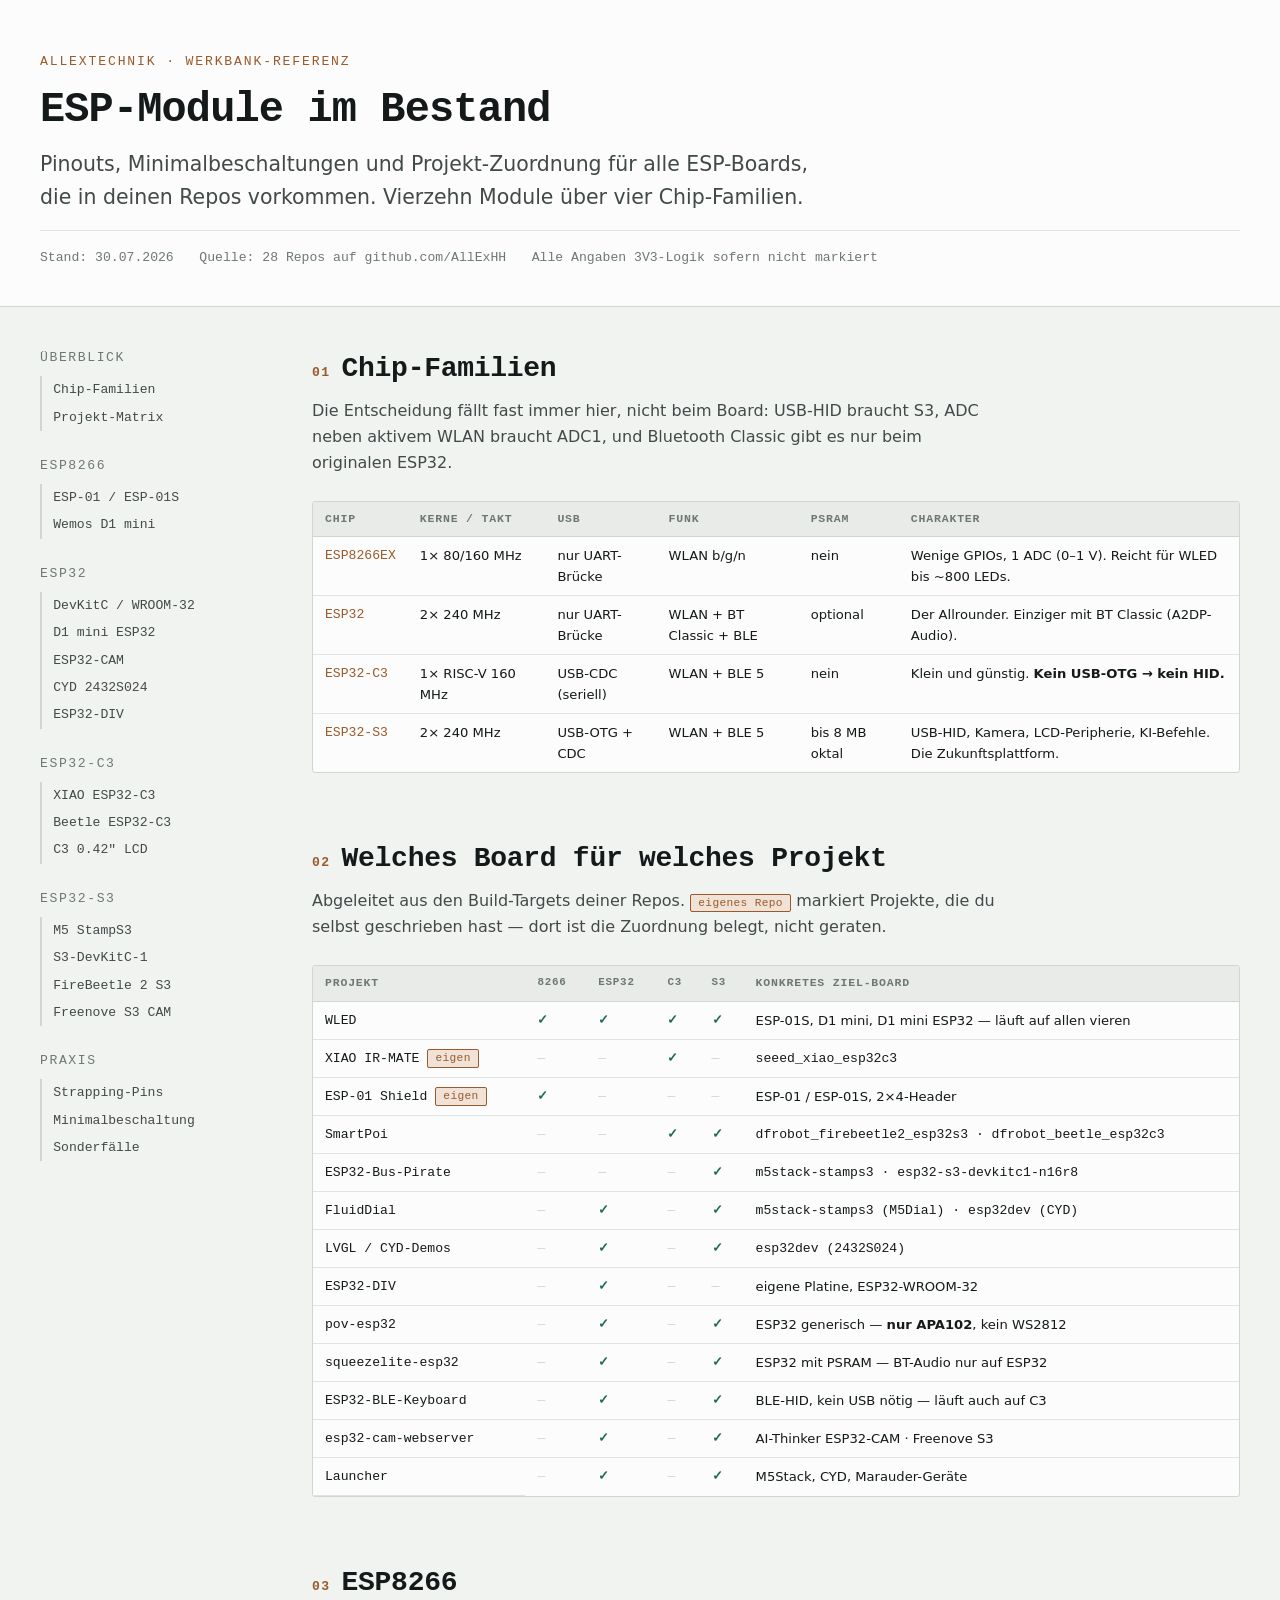
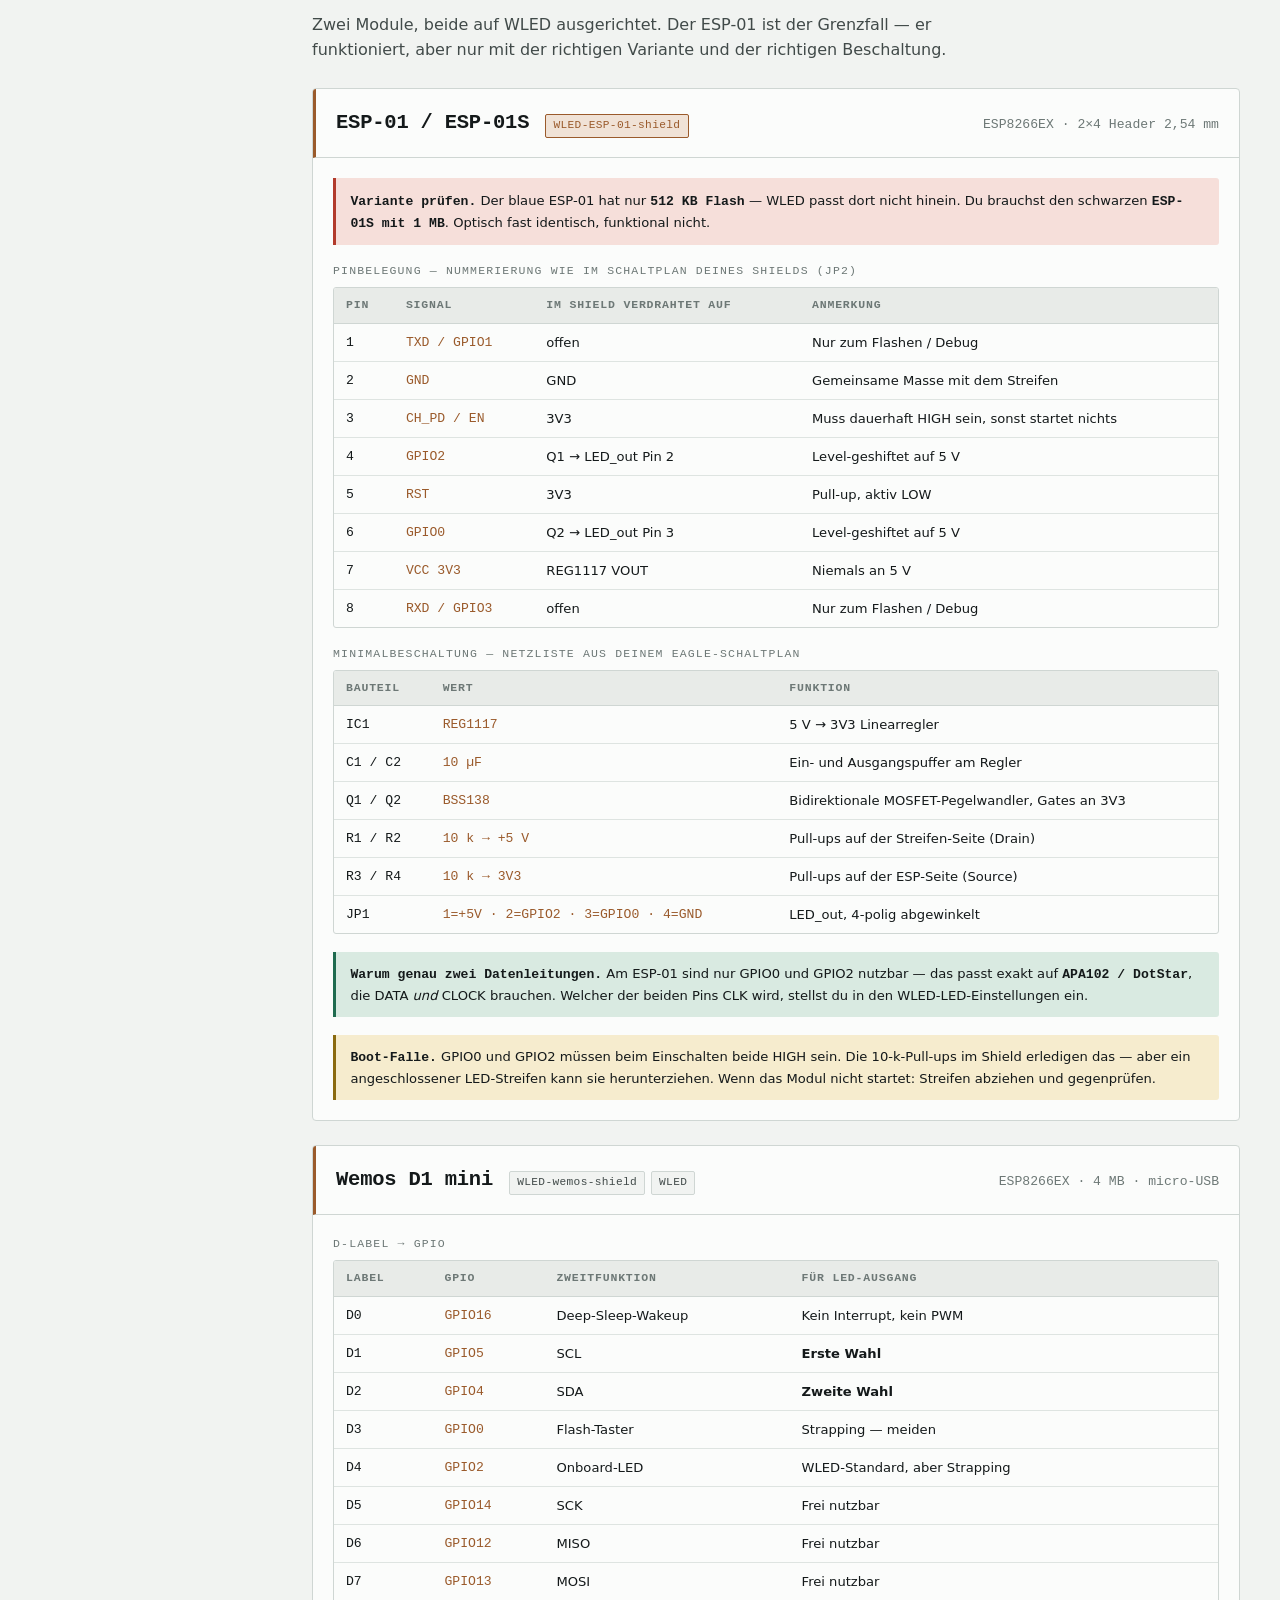
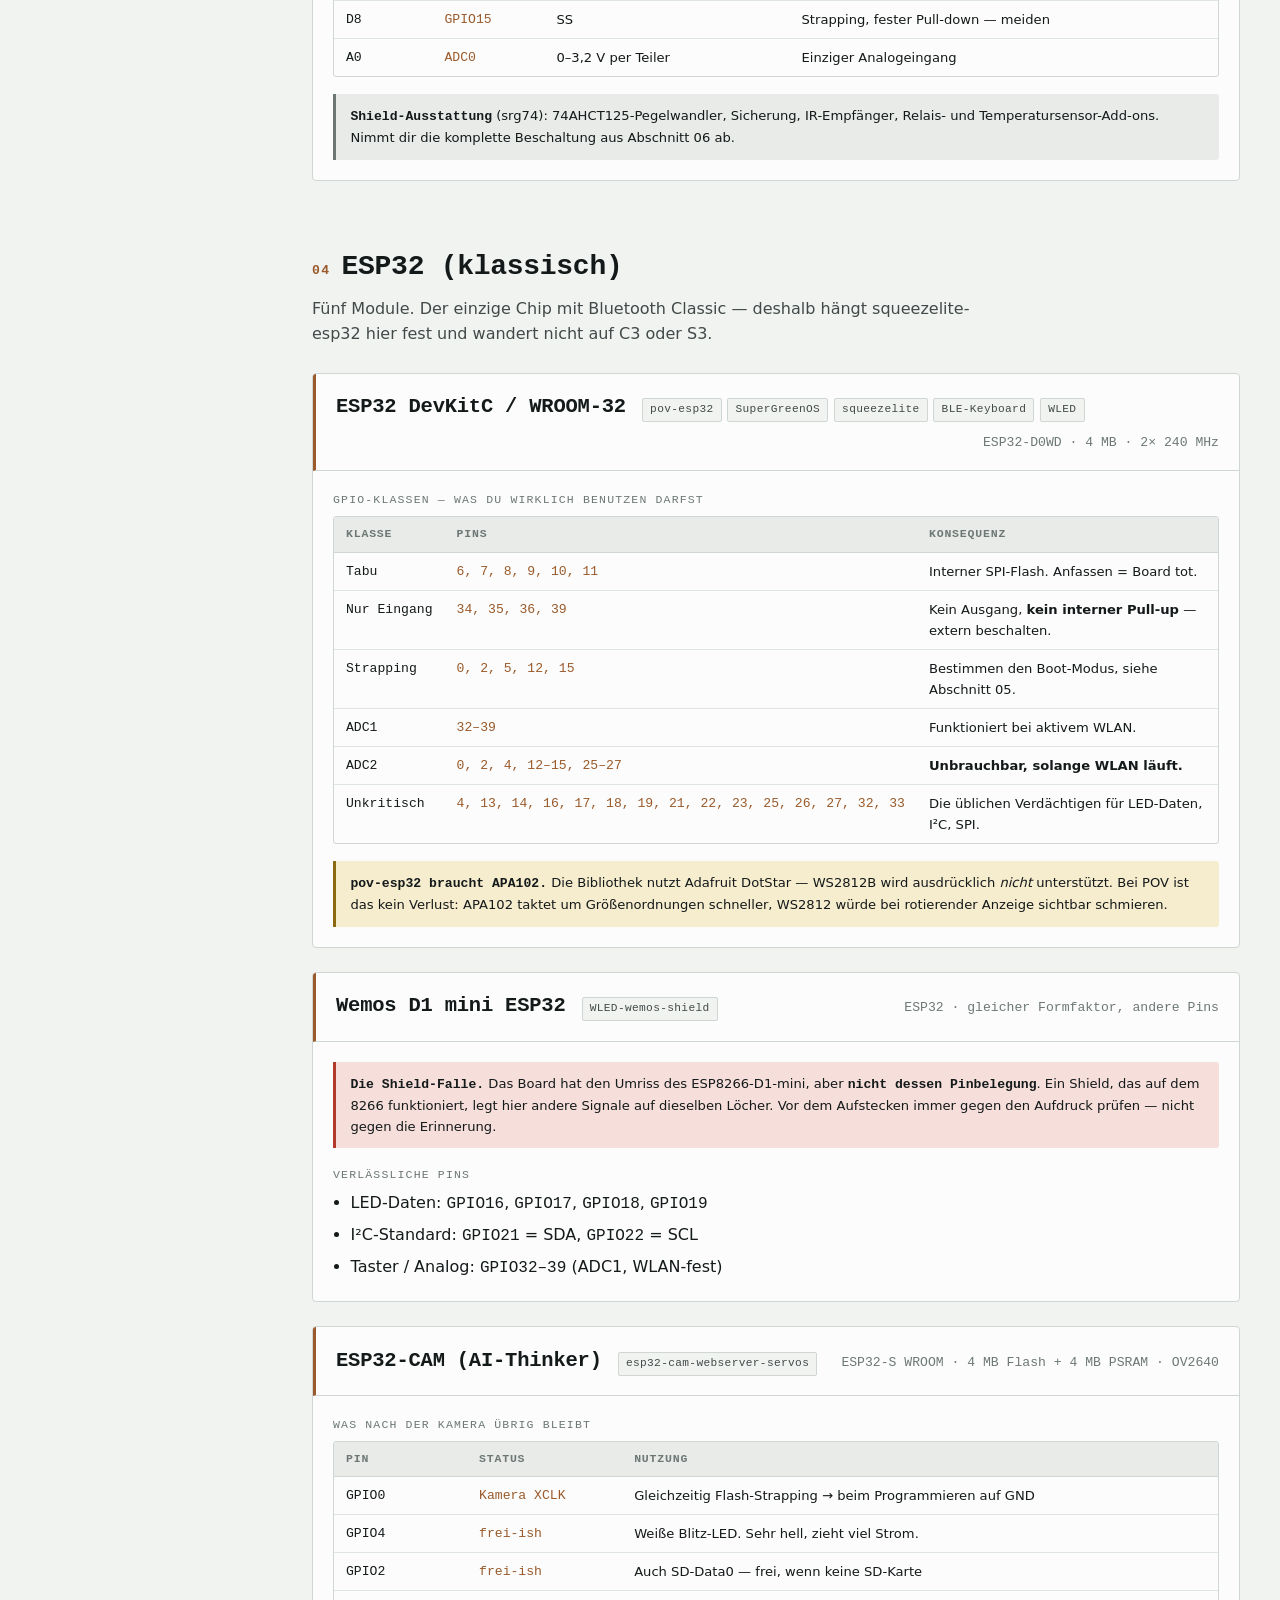
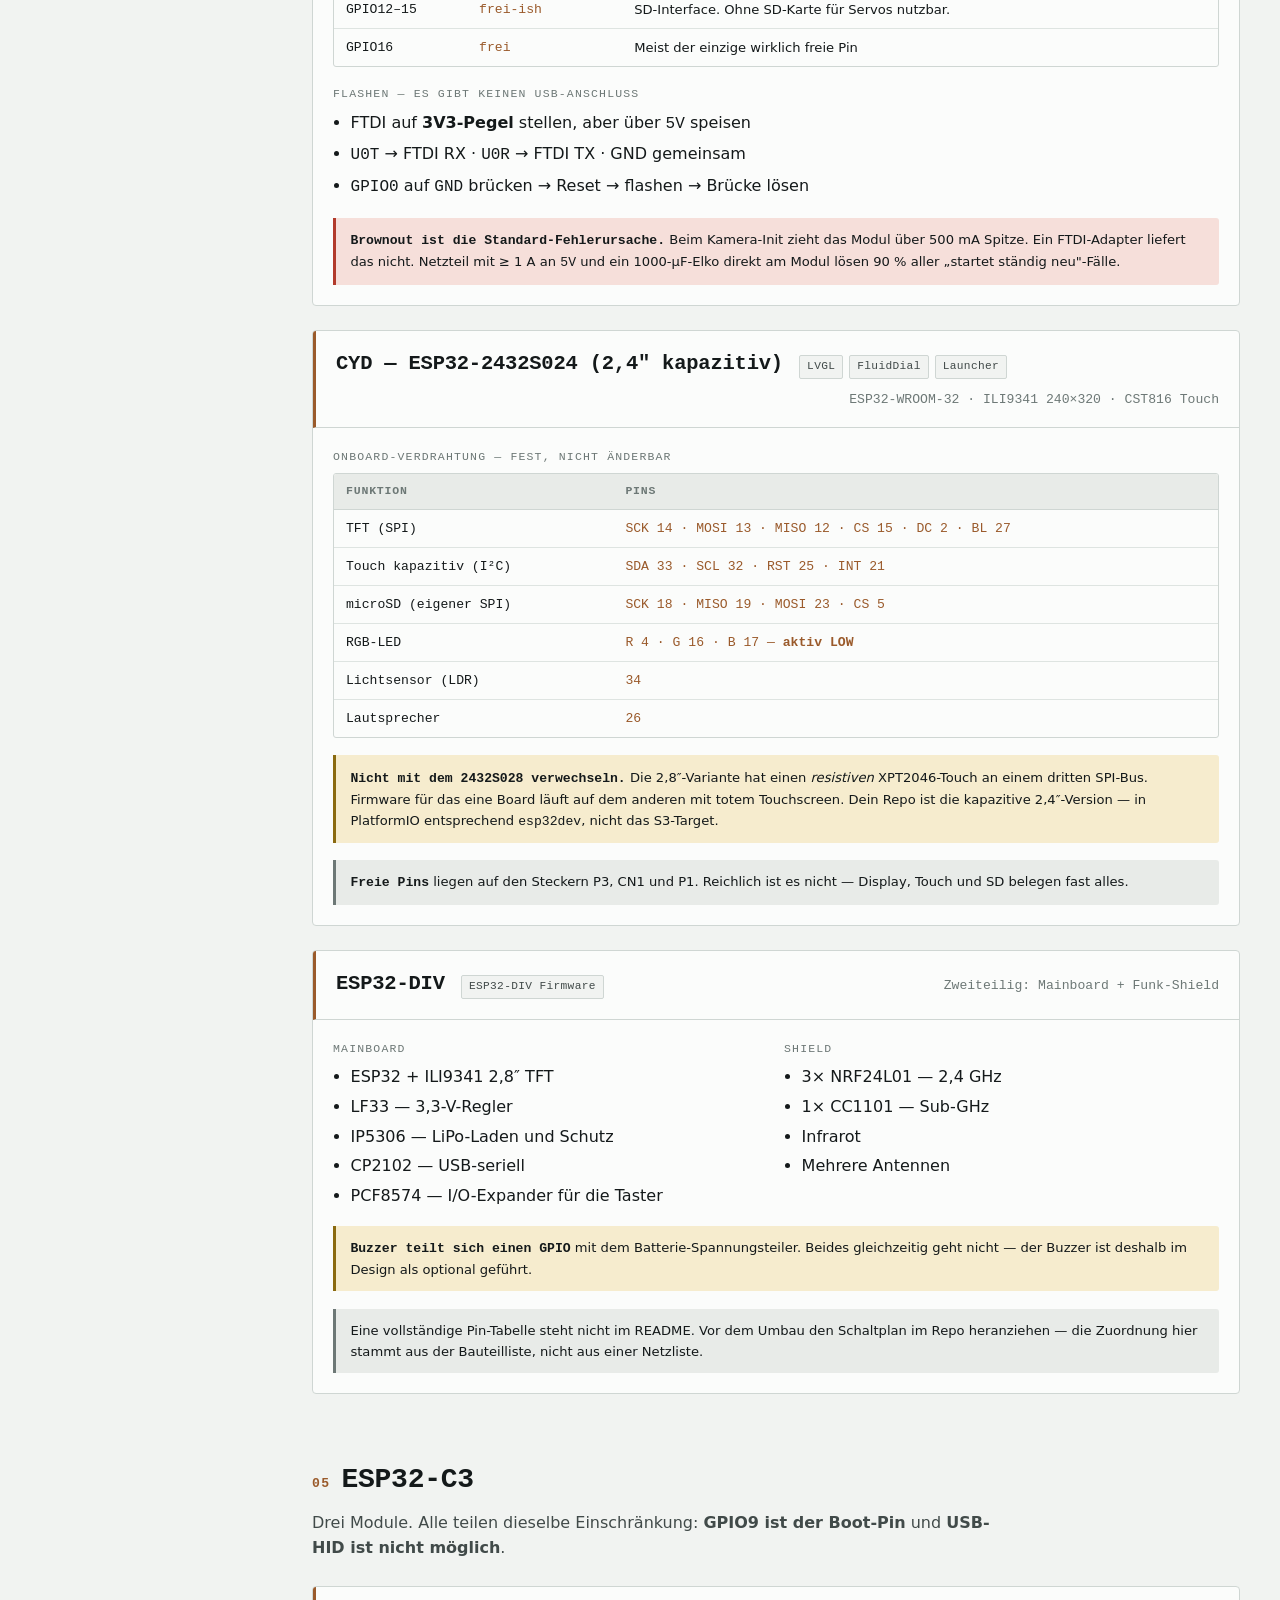
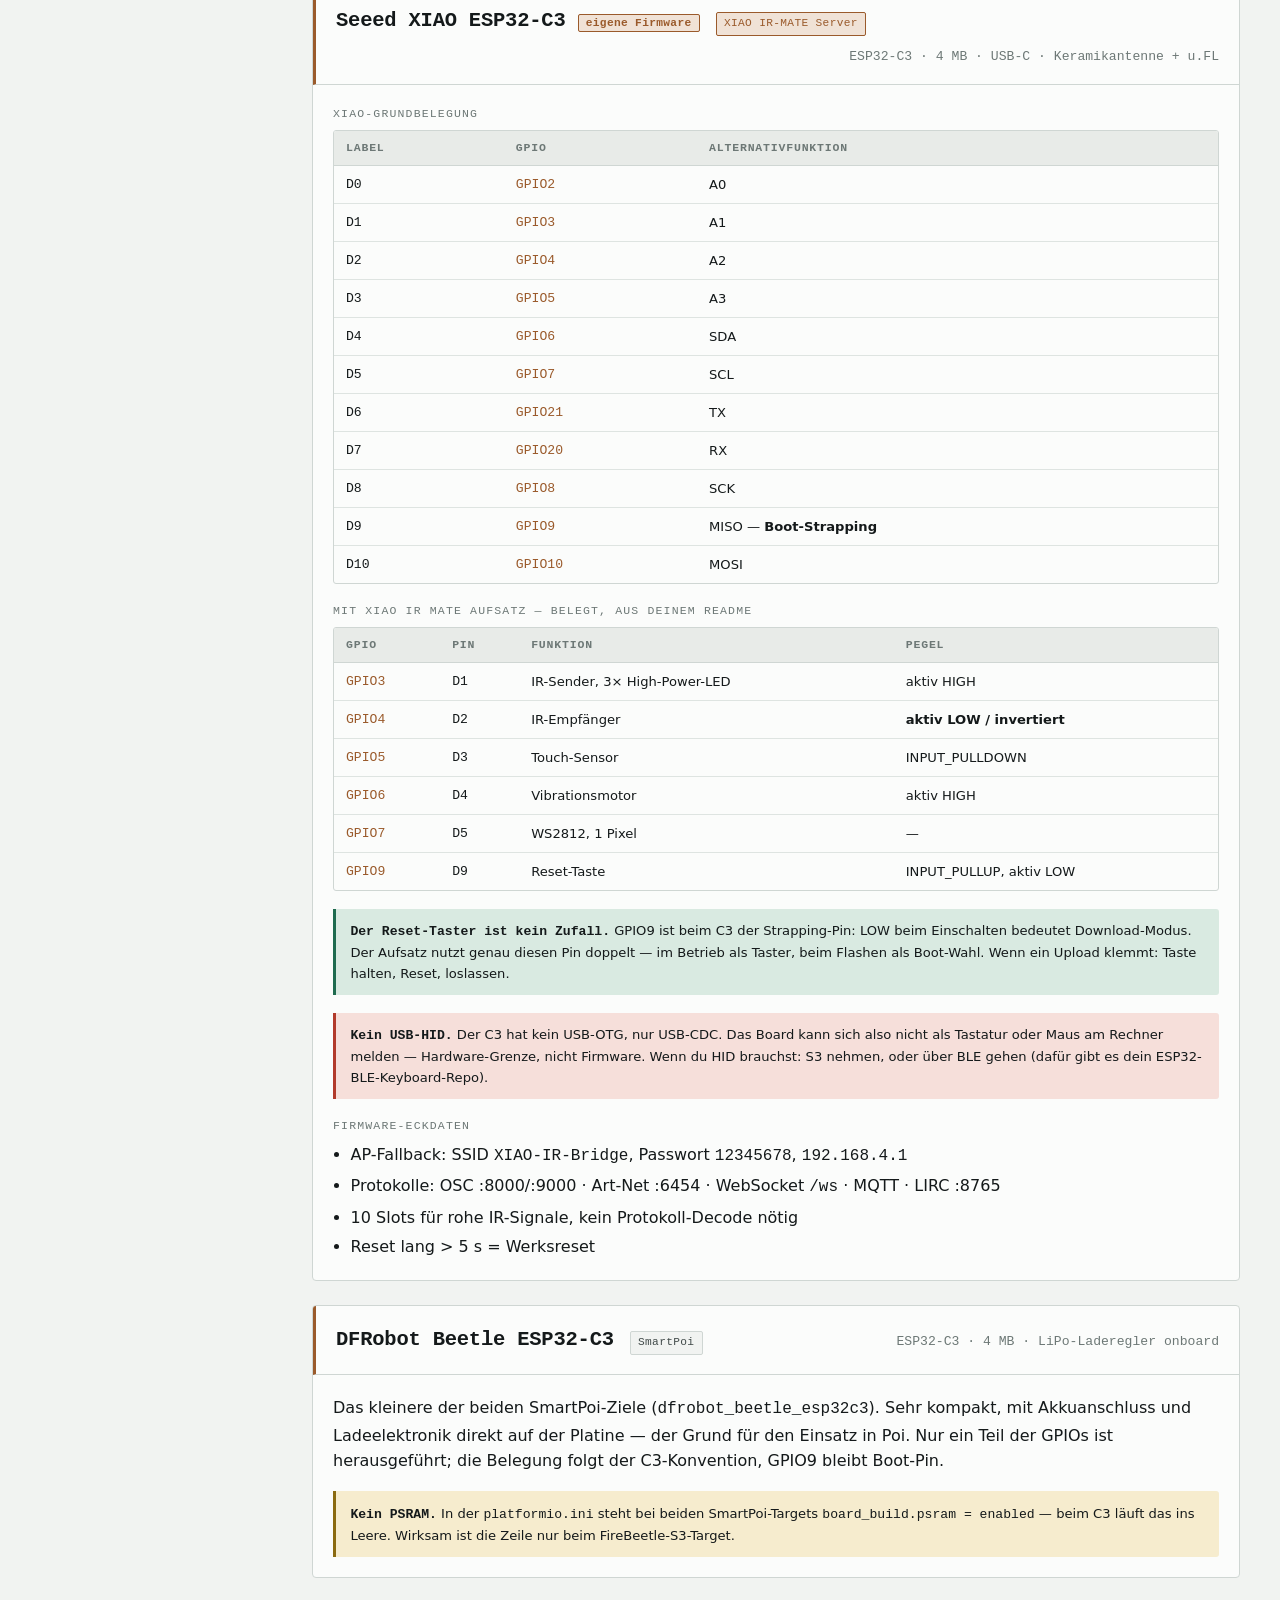
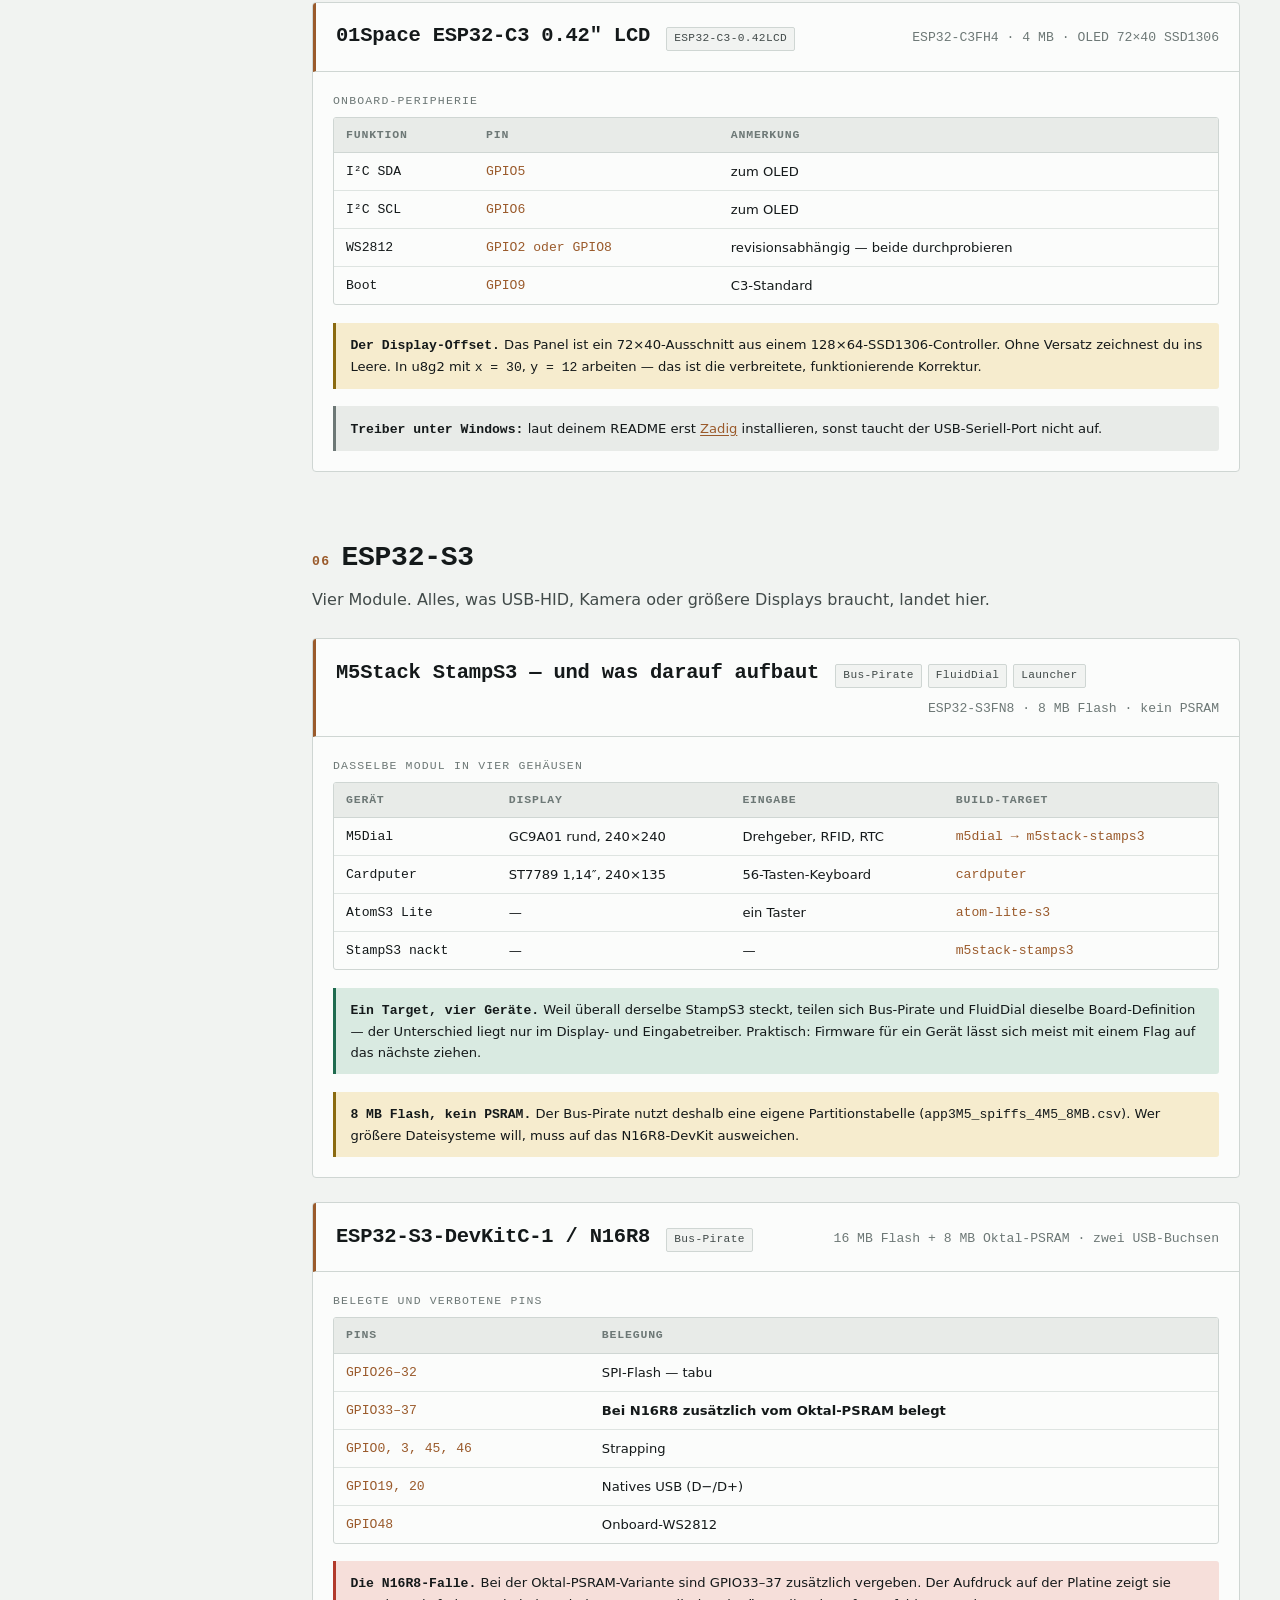
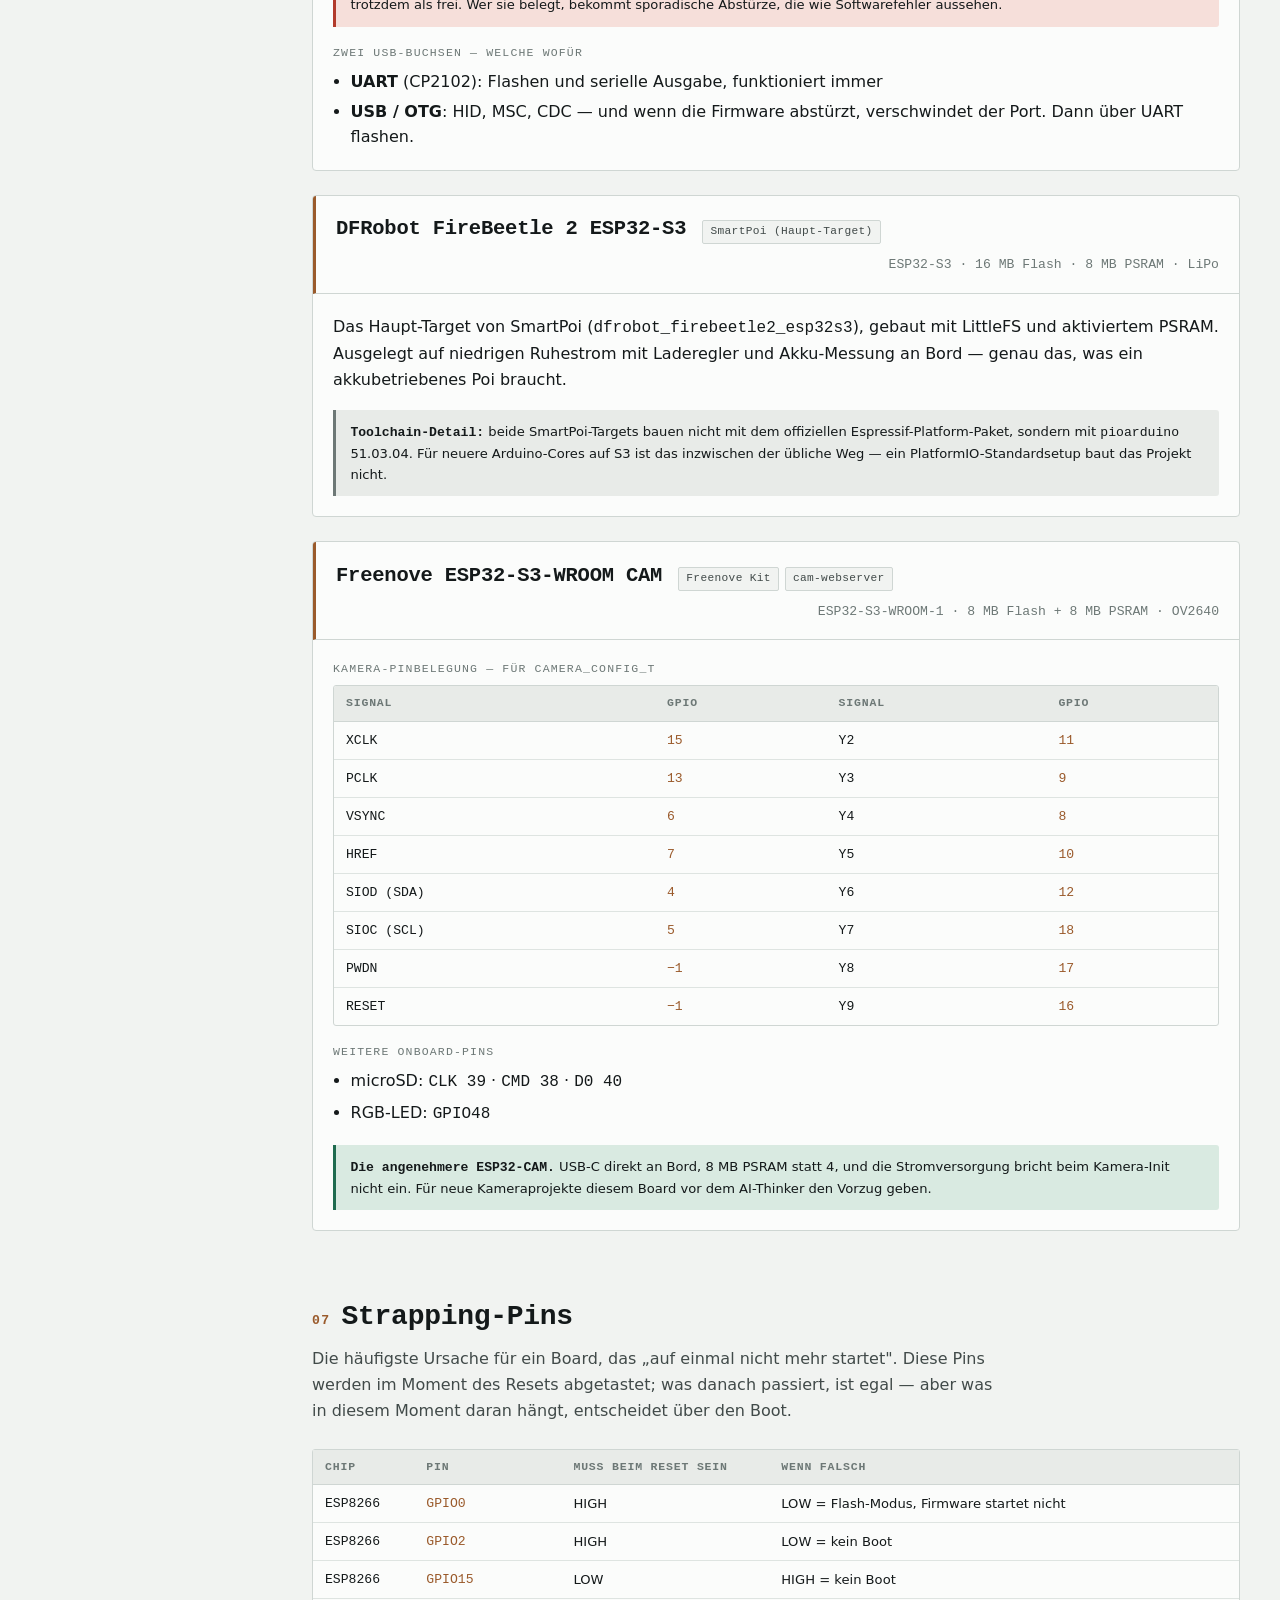
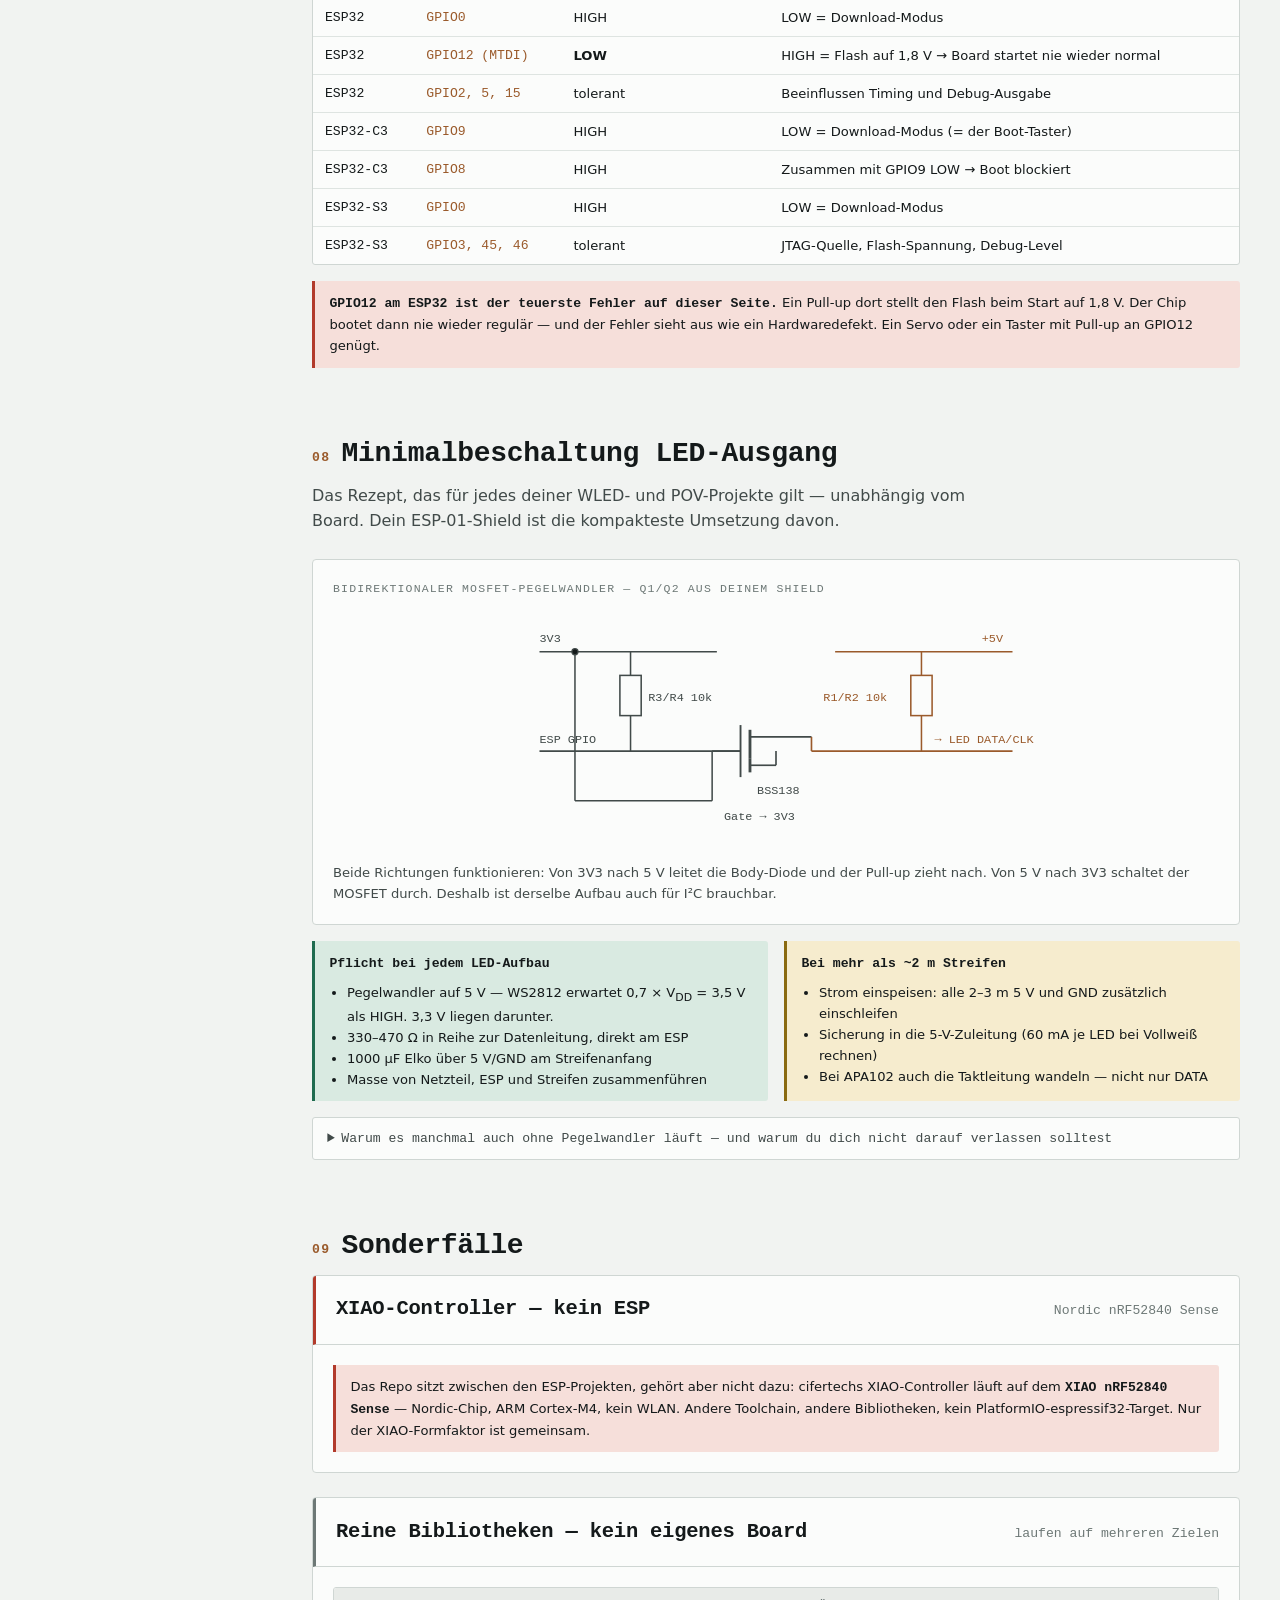
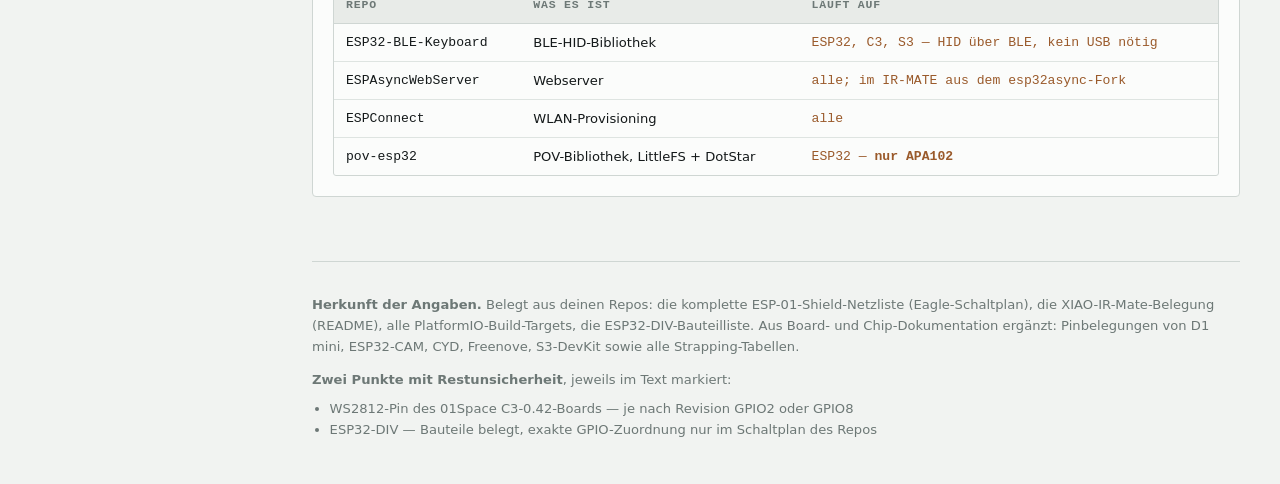
==== index.html @ 0009d34d "ESP-Hardware-Referenz als Projektübersicht hinzufügen Statische Übersichtsseite über alle in den Rep" ====
<!DOCTYPE html>
<html lang="de">
<head>
<meta charset="utf-8">
<meta name="viewport" content="width=device-width, initial-scale=1">
<meta name="description" content="Pinouts, Minimalbeschaltungen und Projekt-Zuordnung aller eingesetzten ESP8266- und ESP32-Module.">
<meta name="color-scheme" content="light dark">
<title>ESP-Hardware-Referenz — AllExTechnik</title>
<style>
  *, *::before, *::after { box-sizing: border-box; }
  html { -webkit-text-size-adjust: 100%; }
  body { margin: 0; }
  img, svg { max-width: 100%; }
  h1, h2, h3, p, ul, figure { margin: 0; }
  ul { padding: 0; list-style-position: outside; }
  table { border-collapse: collapse; }
</style>
<style>
  :root {
    color-scheme: light dark;

    /* Neutrale mit leichter Kupfer-Neigung – nicht reines Grau */
    --paper:      #f1f3f1;
    --panel:      #fbfcfb;
    --panel-2:    #e8ebe8;
    --ink:        #14191a;
    --ink-2:      #414a49;
    --ink-3:      #6d7876;
    --rule:       #cfd6d3;
    --rule-soft:  #dee4e1;

    /* Akzent: Leiterbahn-Kupfer */
    --copper:     #9a5a2b;
    --copper-lit: #b8703a;
    --copper-wash:#f0e2d6;

    /* Signalfarben (getrennt vom Akzent) */
    --v5:         #b23a2b;
    --v5-wash:    #f6dfda;
    --v33:        #1f6b4f;
    --v33-wash:   #d9eae1;
    --warn:       #8a6a10;
    --warn-wash:  #f6ecce;

    --font-display: ui-monospace, "SF Mono", "JetBrains Mono", "Cascadia Mono", Menlo, Consolas, monospace;
    --font-body: system-ui, -apple-system, "Segoe UI", Roboto, "Helvetica Neue", Arial, sans-serif;

    --step--1: clamp(0.75rem, 0.72rem + 0.14vw, 0.82rem);
    --step-0:  clamp(0.92rem, 0.89rem + 0.16vw, 1rem);
    --step-1:  clamp(1.1rem, 1.03rem + 0.32vw, 1.28rem);
    --step-2:  clamp(1.35rem, 1.2rem + 0.7vw, 1.75rem);
    --step-3:  clamp(1.8rem, 1.5rem + 1.4vw, 2.7rem);
  }

  @media (prefers-color-scheme: dark) {
    :root {
      --paper:      #0e1213;
      --panel:      #161b1c;
      --panel-2:    #1e2425;
      --ink:        #e6ebe9;
      --ink-2:      #b0bab7;
      --ink-3:      #7f8b88;
      --rule:       #2c3435;
      --rule-soft:  #232a2b;
      --copper:     #d08a52;
      --copper-lit: #e5a068;
      --copper-wash:#2d211a;
      --v5:         #e0705c;
      --v5-wash:    #331d1a;
      --v33:        #57b98c;
      --v33-wash:   #16291f;
      --warn:       #d6b155;
      --warn-wash:  #2c2515;
    }
  }

  :root[data-theme="dark"] {
    --paper:#0e1213; --panel:#161b1c; --panel-2:#1e2425;
    --ink:#e6ebe9; --ink-2:#b0bab7; --ink-3:#7f8b88;
    --rule:#2c3435; --rule-soft:#232a2b;
    --copper:#d08a52; --copper-lit:#e5a068; --copper-wash:#2d211a;
    --v5:#e0705c; --v5-wash:#331d1a;
    --v33:#57b98c; --v33-wash:#16291f;
    --warn:#d6b155; --warn-wash:#2c2515;
  }
  :root[data-theme="light"] {
    --paper:#f1f3f1; --panel:#fbfcfb; --panel-2:#e8ebe8;
    --ink:#14191a; --ink-2:#414a49; --ink-3:#6d7876;
    --rule:#cfd6d3; --rule-soft:#dee4e1;
    --copper:#9a5a2b; --copper-lit:#b8703a; --copper-wash:#f0e2d6;
    --v5:#b23a2b; --v5-wash:#f6dfda;
    --v33:#1f6b4f; --v33-wash:#d9eae1;
    --warn:#8a6a10; --warn-wash:#f6ecce;
  }

  * { box-sizing: border-box; }

  body {
    margin: 0;
    background: var(--paper);
    color: var(--ink);
    font-family: var(--font-body);
    font-size: var(--step-0);
    line-height: 1.6;
    -webkit-font-smoothing: antialiased;
  }

  a { color: var(--copper); text-underline-offset: 2px; }
  a:focus-visible, summary:focus-visible {
    outline: 2px solid var(--copper-lit);
    outline-offset: 2px;
    border-radius: 2px;
  }

  code, .mono { font-family: var(--font-display); font-variant-ligatures: none; }

  /* ---------- Kopf ---------- */
  .masthead {
    border-bottom: 1px solid var(--rule);
    background: var(--panel);
  }
  .masthead-inner {
    max-width: 78rem;
    margin: 0 auto;
    padding: 3.2rem 1.5rem 2.4rem;
    display: flex;
    flex-direction: column;
    gap: 1rem;
  }
  .eyebrow {
    font-family: var(--font-display);
    font-size: var(--step--1);
    letter-spacing: 0.14em;
    text-transform: uppercase;
    color: var(--copper);
  }
  .masthead h1 {
    margin: 0;
    font-family: var(--font-display);
    font-size: var(--step-3);
    font-weight: 600;
    letter-spacing: -0.02em;
    line-height: 1.05;
    text-wrap: balance;
  }
  .lede {
    margin: 0;
    max-width: 60ch;
    color: var(--ink-2);
    font-size: var(--step-1);
  }
  .masthead-meta {
    display: flex;
    flex-wrap: wrap;
    gap: 0.5rem 1.6rem;
    font-family: var(--font-display);
    font-size: var(--step--1);
    color: var(--ink-3);
    border-top: 1px solid var(--rule-soft);
    padding-top: 1rem;
  }

  /* ---------- Gerüst ---------- */
  .shell {
    max-width: 78rem;
    margin: 0 auto;
    padding: 0 1.5rem 6rem;
    display: grid;
    grid-template-columns: 14rem minmax(0, 1fr);
    gap: 3rem;
    align-items: start;
  }
  @media (max-width: 62rem) {
    .shell { grid-template-columns: minmax(0, 1fr); gap: 0; }
    .rail { display: none; }
  }

  .rail {
    position: sticky;
    top: 0;
    padding: 2.5rem 0;
    max-height: 100vh;
    overflow-y: auto;
    font-family: var(--font-display);
    font-size: var(--step--1);
  }
  .rail-group { margin-bottom: 1.5rem; }
  .rail-title {
    text-transform: uppercase;
    letter-spacing: 0.12em;
    color: var(--ink-3);
    margin-bottom: 0.5rem;
  }
  .rail a {
    display: block;
    padding: 0.2rem 0 0.2rem 0.7rem;
    border-left: 2px solid var(--rule);
    color: var(--ink-2);
    text-decoration: none;
  }
  .rail a:hover { color: var(--copper); border-left-color: var(--copper); }

  main { padding-top: 2.5rem; min-width: 0; }

  section { margin-bottom: 4rem; scroll-margin-top: 1.5rem; }

  h2 {
    font-family: var(--font-display);
    font-size: var(--step-2);
    font-weight: 600;
    letter-spacing: -0.01em;
    margin: 0 0 0.4rem;
    display: flex;
    align-items: baseline;
    gap: 0.7rem;
    text-wrap: balance;
  }
  h2 .num {
    font-size: var(--step--1);
    color: var(--copper);
    letter-spacing: 0.1em;
  }
  .section-note {
    margin: 0 0 1.6rem;
    color: var(--ink-2);
    max-width: 68ch;
  }

  h3 {
    font-family: var(--font-display);
    font-size: var(--step-1);
    font-weight: 600;
    margin: 0;
    letter-spacing: -0.01em;
  }

  /* ---------- Tabellen ---------- */
  .scroller {
    overflow-x: auto;
    border: 1px solid var(--rule);
    border-radius: 3px;
    background: var(--panel);
  }
  table {
    width: 100%;
    border-collapse: collapse;
    font-size: var(--step--1);
    font-variant-numeric: tabular-nums;
  }
  th, td {
    text-align: left;
    padding: 0.5rem 0.75rem;
    border-bottom: 1px solid var(--rule-soft);
    vertical-align: top;
  }
  thead th {
    font-family: var(--font-display);
    font-weight: 600;
    text-transform: uppercase;
    letter-spacing: 0.07em;
    font-size: 0.72rem;
    color: var(--ink-3);
    background: var(--panel-2);
    border-bottom: 1px solid var(--rule);
    white-space: nowrap;
    position: sticky;
    top: 0;
  }
  tbody tr:last-child td { border-bottom: none; }
  td.pin, td.gpio { font-family: var(--font-display); white-space: nowrap; }
  td.gpio { color: var(--copper); }

  /* ---------- Board-Karten ---------- */
  .board {
    background: var(--panel);
    border: 1px solid var(--rule);
    border-radius: 4px;
    margin-bottom: 1.5rem;
    overflow: hidden;
  }
  .board-head {
    display: flex;
    flex-wrap: wrap;
    align-items: baseline;
    gap: 0.5rem 1rem;
    padding: 1.1rem 1.25rem;
    border-bottom: 1px solid var(--rule);
    border-left: 3px solid var(--copper);
  }
  .board-head .spec {
    font-family: var(--font-display);
    font-size: var(--step--1);
    color: var(--ink-3);
    margin-left: auto;
    text-align: right;
  }
  .board-body {
    padding: 1.25rem;
    display: flex;
    flex-direction: column;
    gap: 1.1rem;
  }
  .board-body > .scroller { border-radius: 3px; }

  .field-label {
    font-family: var(--font-display);
    font-size: 0.72rem;
    text-transform: uppercase;
    letter-spacing: 0.1em;
    color: var(--ink-3);
    margin-bottom: 0.4rem;
  }
  .field p, .field ul { margin: 0; }
  .field ul { padding-left: 1.1rem; }
  .field li + li { margin-top: 0.25rem; }

  /* ---------- Chips ---------- */
  .chips { display: flex; flex-wrap: wrap; gap: 0.35rem; }
  .chip {
    font-family: var(--font-display);
    font-size: 0.7rem;
    letter-spacing: 0.03em;
    padding: 0.13rem 0.45rem;
    border-radius: 2px;
    border: 1px solid var(--rule);
    color: var(--ink-2);
    background: var(--paper);
    white-space: nowrap;
  }
  .chip.own { border-color: var(--copper); color: var(--copper); background: var(--copper-wash); }
  .chip.v5  { border-color: var(--v5); color: var(--v5); background: var(--v5-wash); }
  .chip.v33 { border-color: var(--v33); color: var(--v33); background: var(--v33-wash); }

  /* ---------- Hinweisboxen ---------- */
  .note {
    border-left: 3px solid var(--ink-3);
    background: var(--panel-2);
    padding: 0.7rem 0.9rem;
    border-radius: 0 3px 3px 0;
    font-size: var(--step--1);
  }
  .note strong { font-family: var(--font-display); }
  .note.danger { border-left-color: var(--v5); background: var(--v5-wash); }
  .note.caution { border-left-color: var(--warn); background: var(--warn-wash); }
  .note.good { border-left-color: var(--v33); background: var(--v33-wash); }
  .note p { margin: 0; }
  .note p + p { margin-top: 0.5rem; }

  /* ---------- Matrix ---------- */
  .matrix td.hit { color: var(--v33); font-family: var(--font-display); font-weight: 600; }
  .matrix td.miss { color: var(--rule); font-family: var(--font-display); }
  .matrix th.rot { font-size: 0.68rem; }
  .matrix tbody th {
    font-weight: 500;
    font-family: var(--font-display);
    font-size: var(--step--1);
    white-space: nowrap;
    background: var(--panel);
    border-bottom: 1px solid var(--rule-soft);
  }

  /* ---------- Schaltung ---------- */
  .circuit {
    background: var(--panel);
    border: 1px solid var(--rule);
    border-radius: 4px;
    padding: 1.25rem;
    display: flex;
    flex-direction: column;
    gap: 1rem;
  }
  .circuit svg { width: 100%; height: auto; max-width: 34rem; margin: 0 auto; display: block; }
  .svg-ink { stroke: var(--ink-2); }
  .svg-copper { stroke: var(--copper); }
  .svg-label { fill: var(--ink-2); font-family: var(--font-display); font-size: 10px; }
  .svg-label-accent { fill: var(--copper); font-family: var(--font-display); font-size: 10px; }

  .grid-2 {
    display: grid;
    grid-template-columns: repeat(auto-fit, minmax(17rem, 1fr));
    gap: 1rem;
  }

  details {
    border: 1px solid var(--rule);
    border-radius: 3px;
    background: var(--panel);
    padding: 0.6rem 0.9rem;
  }
  summary {
    cursor: pointer;
    font-family: var(--font-display);
    font-size: var(--step--1);
    color: var(--ink-2);
  }

  footer {
    border-top: 1px solid var(--rule);
    margin-top: 2rem;
    padding: 2rem 0 0;
    font-size: var(--step--1);
    color: var(--ink-3);
  }
  footer ul { padding-left: 1.1rem; margin: 0.5rem 0 0; }

  @media (prefers-reduced-motion: reduce) {
    * { animation: none !important; transition: none !important; }
  }
</style>
</head>
<body>
<header class="masthead">
  <div class="masthead-inner">
    <div class="eyebrow">AllExTechnik · Werkbank-Referenz</div>
    <h1>ESP-Module im Bestand</h1>
    <p class="lede">Pinouts, Minimalbeschaltungen und Projekt-Zuordnung für alle ESP-Boards, die in deinen Repos vorkommen. Vierzehn Module über vier Chip-Familien.</p>
    <div class="masthead-meta">
      <span>Stand: 30.07.2026</span>
      <span>Quelle: 28 Repos auf github.com/AllExHH</span>
      <span>Alle Angaben 3V3-Logik sofern nicht markiert</span>
    </div>
  </div>
</header>

<div class="shell">
  <nav class="rail" aria-label="Inhalt">
    <div class="rail-group">
      <div class="rail-title">Überblick</div>
      <a href="#familien">Chip-Familien</a>
      <a href="#matrix">Projekt-Matrix</a>
    </div>
    <div class="rail-group">
      <div class="rail-title">ESP8266</div>
      <a href="#esp01">ESP-01 / ESP-01S</a>
      <a href="#d1mini">Wemos D1 mini</a>
    </div>
    <div class="rail-group">
      <div class="rail-title">ESP32</div>
      <a href="#devkit">DevKitC / WROOM-32</a>
      <a href="#d1mini32">D1 mini ESP32</a>
      <a href="#espcam">ESP32-CAM</a>
      <a href="#cyd">CYD 2432S024</a>
      <a href="#div">ESP32-DIV</a>
    </div>
    <div class="rail-group">
      <div class="rail-title">ESP32-C3</div>
      <a href="#xiaoc3">XIAO ESP32-C3</a>
      <a href="#beetlec3">Beetle ESP32-C3</a>
      <a href="#c3lcd">C3 0.42″ LCD</a>
    </div>
    <div class="rail-group">
      <div class="rail-title">ESP32-S3</div>
      <a href="#stamps3">M5 StampS3</a>
      <a href="#s3devkit">S3-DevKitC-1</a>
      <a href="#firebeetle">FireBeetle 2 S3</a>
      <a href="#freenove">Freenove S3 CAM</a>
    </div>
    <div class="rail-group">
      <div class="rail-title">Praxis</div>
      <a href="#strapping">Strapping-Pins</a>
      <a href="#minimal">Minimalbeschaltung</a>
      <a href="#sonderfall">Sonderfälle</a>
    </div>
  </nav>

  <main>

    <!-- ══════════ FAMILIEN ══════════ -->
    <section id="familien">
      <h2><span class="num">01</span> Chip-Familien</h2>
      <p class="section-note">Die Entscheidung fällt fast immer hier, nicht beim Board: USB-HID braucht S3, ADC neben aktivem WLAN braucht ADC1, und Bluetooth Classic gibt es nur beim originalen ESP32.</p>
      <div class="scroller">
        <table>
          <thead>
            <tr>
              <th>Chip</th><th>Kerne / Takt</th><th>USB</th><th>Funk</th><th>PSRAM</th><th>Charakter</th>
            </tr>
          </thead>
          <tbody>
            <tr>
              <td class="gpio">ESP8266EX</td>
              <td>1× 80/160 MHz</td>
              <td>nur UART-Brücke</td>
              <td>WLAN b/g/n</td>
              <td>nein</td>
              <td>Wenige GPIOs, 1 ADC (0–1 V). Reicht für WLED bis ~800 LEDs.</td>
            </tr>
            <tr>
              <td class="gpio">ESP32</td>
              <td>2× 240 MHz</td>
              <td>nur UART-Brücke</td>
              <td>WLAN + BT Classic + BLE</td>
              <td>optional</td>
              <td>Der Allrounder. Einziger mit BT Classic (A2DP-Audio).</td>
            </tr>
            <tr>
              <td class="gpio">ESP32-C3</td>
              <td>1× RISC-V 160 MHz</td>
              <td>USB-CDC (seriell)</td>
              <td>WLAN + BLE 5</td>
              <td>nein</td>
              <td>Klein und günstig. <strong>Kein USB-OTG → kein HID.</strong></td>
            </tr>
            <tr>
              <td class="gpio">ESP32-S3</td>
              <td>2× 240 MHz</td>
              <td>USB-OTG + CDC</td>
              <td>WLAN + BLE 5</td>
              <td>bis 8 MB oktal</td>
              <td>USB-HID, Kamera, LCD-Peripherie, KI-Befehle. Die Zukunftsplattform.</td>
            </tr>
          </tbody>
        </table>
      </div>
    </section>

    <!-- ══════════ MATRIX ══════════ -->
    <section id="matrix">
      <h2><span class="num">02</span> Welches Board für welches Projekt</h2>
      <p class="section-note">Abgeleitet aus den Build-Targets deiner Repos. <span class="chip own">eigenes Repo</span> markiert Projekte, die du selbst geschrieben hast — dort ist die Zuordnung belegt, nicht geraten.</p>
      <div class="scroller">
        <table class="matrix">
          <thead>
            <tr>
              <th>Projekt</th>
              <th class="rot">8266</th>
              <th class="rot">ESP32</th>
              <th class="rot">C3</th>
              <th class="rot">S3</th>
              <th>Konkretes Ziel-Board</th>
            </tr>
          </thead>
          <tbody>
            <tr>
              <th scope="row">WLED</th>
              <td class="hit">✓</td><td class="hit">✓</td><td class="hit">✓</td><td class="hit">✓</td>
              <td>ESP-01S, D1 mini, D1 mini ESP32 — läuft auf allen vieren</td>
            </tr>
            <tr>
              <th scope="row">XIAO IR-MATE <span class="chip own">eigen</span></th>
              <td class="miss">—</td><td class="miss">—</td><td class="hit">✓</td><td class="miss">—</td>
              <td class="pin">seeed_xiao_esp32c3</td>
            </tr>
            <tr>
              <th scope="row">ESP-01 Shield <span class="chip own">eigen</span></th>
              <td class="hit">✓</td><td class="miss">—</td><td class="miss">—</td><td class="miss">—</td>
              <td>ESP-01 / ESP-01S, 2×4-Header</td>
            </tr>
            <tr>
              <th scope="row">SmartPoi</th>
              <td class="miss">—</td><td class="miss">—</td><td class="hit">✓</td><td class="hit">✓</td>
              <td class="pin">dfrobot_firebeetle2_esp32s3 · dfrobot_beetle_esp32c3</td>
            </tr>
            <tr>
              <th scope="row">ESP32-Bus-Pirate</th>
              <td class="miss">—</td><td class="miss">—</td><td class="miss">—</td><td class="hit">✓</td>
              <td class="pin">m5stack-stamps3 · esp32-s3-devkitc1-n16r8</td>
            </tr>
            <tr>
              <th scope="row">FluidDial</th>
              <td class="miss">—</td><td class="hit">✓</td><td class="miss">—</td><td class="hit">✓</td>
              <td class="pin">m5stack-stamps3 (M5Dial) · esp32dev (CYD)</td>
            </tr>
            <tr>
              <th scope="row">LVGL / CYD-Demos</th>
              <td class="miss">—</td><td class="hit">✓</td><td class="miss">—</td><td class="hit">✓</td>
              <td class="pin">esp32dev (2432S024)</td>
            </tr>
            <tr>
              <th scope="row">ESP32-DIV</th>
              <td class="miss">—</td><td class="hit">✓</td><td class="miss">—</td><td class="miss">—</td>
              <td>eigene Platine, ESP32-WROOM-32</td>
            </tr>
            <tr>
              <th scope="row">pov-esp32</th>
              <td class="miss">—</td><td class="hit">✓</td><td class="miss">—</td><td class="hit">✓</td>
              <td>ESP32 generisch — <strong>nur APA102</strong>, kein WS2812</td>
            </tr>
            <tr>
              <th scope="row">squeezelite-esp32</th>
              <td class="miss">—</td><td class="hit">✓</td><td class="miss">—</td><td class="hit">✓</td>
              <td>ESP32 mit PSRAM — BT-Audio nur auf ESP32</td>
            </tr>
            <tr>
              <th scope="row">ESP32-BLE-Keyboard</th>
              <td class="miss">—</td><td class="hit">✓</td><td class="miss">—</td><td class="hit">✓</td>
              <td>BLE-HID, kein USB nötig — läuft auch auf C3</td>
            </tr>
            <tr>
              <th scope="row">esp32-cam-webserver</th>
              <td class="miss">—</td><td class="hit">✓</td><td class="miss">—</td><td class="hit">✓</td>
              <td>AI-Thinker ESP32-CAM · Freenove S3</td>
            </tr>
            <tr>
              <th scope="row">Launcher</th>
              <td class="miss">—</td><td class="hit">✓</td><td class="miss">—</td><td class="hit">✓</td>
              <td>M5Stack, CYD, Marauder-Geräte</td>
            </tr>
          </tbody>
        </table>
      </div>
    </section>

    <!-- ══════════ ESP8266 ══════════ -->
    <section id="esp8266">
      <h2><span class="num">03</span> ESP8266</h2>
      <p class="section-note">Zwei Module, beide auf WLED ausgerichtet. Der ESP-01 ist der Grenzfall — er funktioniert, aber nur mit der richtigen Variante und der richtigen Beschaltung.</p>

      <article class="board" id="esp01">
        <div class="board-head">
          <h3>ESP-01 / ESP-01S</h3>
          <div class="chips">
            <span class="chip own">WLED-ESP-01-shield</span>
          </div>
          <div class="spec">ESP8266EX · 2×4 Header 2,54 mm</div>
        </div>
        <div class="board-body">

          <div class="note danger">
            <p><strong>Variante prüfen.</strong> Der blaue ESP-01 hat nur <strong>512 KB Flash</strong> — WLED passt dort nicht hinein. Du brauchst den schwarzen <strong>ESP-01S mit 1 MB</strong>. Optisch fast identisch, funktional nicht.</p>
          </div>

          <div class="field">
            <div class="field-label">Pinbelegung — Nummerierung wie im Schaltplan deines Shields (JP2)</div>
            <div class="scroller">
              <table>
                <thead><tr><th>Pin</th><th>Signal</th><th>Im Shield verdrahtet auf</th><th>Anmerkung</th></tr></thead>
                <tbody>
                  <tr><td class="pin">1</td><td class="gpio">TXD / GPIO1</td><td>offen</td><td>Nur zum Flashen / Debug</td></tr>
                  <tr><td class="pin">2</td><td class="gpio">GND</td><td>GND</td><td>Gemeinsame Masse mit dem Streifen</td></tr>
                  <tr><td class="pin">3</td><td class="gpio">CH_PD / EN</td><td>3V3</td><td>Muss dauerhaft HIGH sein, sonst startet nichts</td></tr>
                  <tr><td class="pin">4</td><td class="gpio">GPIO2</td><td>Q1 → LED_out Pin 2</td><td>Level-geshiftet auf 5 V</td></tr>
                  <tr><td class="pin">5</td><td class="gpio">RST</td><td>3V3</td><td>Pull-up, aktiv LOW</td></tr>
                  <tr><td class="pin">6</td><td class="gpio">GPIO0</td><td>Q2 → LED_out Pin 3</td><td>Level-geshiftet auf 5 V</td></tr>
                  <tr><td class="pin">7</td><td class="gpio">VCC 3V3</td><td>REG1117 VOUT</td><td>Niemals an 5 V</td></tr>
                  <tr><td class="pin">8</td><td class="gpio">RXD / GPIO3</td><td>offen</td><td>Nur zum Flashen / Debug</td></tr>
                </tbody>
              </table>
            </div>
          </div>

          <div class="field">
            <div class="field-label">Minimalbeschaltung — Netzliste aus deinem Eagle-Schaltplan</div>
            <div class="scroller">
              <table>
                <thead><tr><th>Bauteil</th><th>Wert</th><th>Funktion</th></tr></thead>
                <tbody>
                  <tr><td class="pin">IC1</td><td class="gpio">REG1117</td><td>5 V → 3V3 Linearregler</td></tr>
                  <tr><td class="pin">C1 / C2</td><td class="gpio">10 µF</td><td>Ein- und Ausgangspuffer am Regler</td></tr>
                  <tr><td class="pin">Q1 / Q2</td><td class="gpio">BSS138</td><td>Bidirektionale MOSFET-Pegelwandler, Gates an 3V3</td></tr>
                  <tr><td class="pin">R1 / R2</td><td class="gpio">10 k → +5 V</td><td>Pull-ups auf der Streifen-Seite (Drain)</td></tr>
                  <tr><td class="pin">R3 / R4</td><td class="gpio">10 k → 3V3</td><td>Pull-ups auf der ESP-Seite (Source)</td></tr>
                  <tr><td class="pin">JP1</td><td class="gpio">1=+5V · 2=GPIO2 · 3=GPIO0 · 4=GND</td><td>LED_out, 4-polig abgewinkelt</td></tr>
                </tbody>
              </table>
            </div>
          </div>

          <div class="note good">
            <p><strong>Warum genau zwei Datenleitungen.</strong> Am ESP-01 sind nur GPIO0 und GPIO2 nutzbar — das passt exakt auf <strong>APA102 / DotStar</strong>, die DATA <em>und</em> CLOCK brauchen. Welcher der beiden Pins CLK wird, stellst du in den WLED-LED-Einstellungen ein.</p>
          </div>

          <div class="note caution">
            <p><strong>Boot-Falle.</strong> GPIO0 und GPIO2 müssen beim Einschalten beide HIGH sein. Die 10-k-Pull-ups im Shield erledigen das — aber ein angeschlossener LED-Streifen kann sie herunterziehen. Wenn das Modul nicht startet: Streifen abziehen und gegenprüfen.</p>
          </div>
        </div>
      </article>

      <article class="board" id="d1mini">
        <div class="board-head">
          <h3>Wemos D1 mini</h3>
          <div class="chips"><span class="chip">WLED-wemos-shield</span><span class="chip">WLED</span></div>
          <div class="spec">ESP8266EX · 4 MB · micro-USB</div>
        </div>
        <div class="board-body">
          <div class="field">
            <div class="field-label">D-Label → GPIO</div>
            <div class="scroller">
              <table>
                <thead><tr><th>Label</th><th>GPIO</th><th>Zweitfunktion</th><th>Für LED-Ausgang</th></tr></thead>
                <tbody>
                  <tr><td class="pin">D0</td><td class="gpio">GPIO16</td><td>Deep-Sleep-Wakeup</td><td>Kein Interrupt, kein PWM</td></tr>
                  <tr><td class="pin">D1</td><td class="gpio">GPIO5</td><td>SCL</td><td><strong>Erste Wahl</strong></td></tr>
                  <tr><td class="pin">D2</td><td class="gpio">GPIO4</td><td>SDA</td><td><strong>Zweite Wahl</strong></td></tr>
                  <tr><td class="pin">D3</td><td class="gpio">GPIO0</td><td>Flash-Taster</td><td>Strapping — meiden</td></tr>
                  <tr><td class="pin">D4</td><td class="gpio">GPIO2</td><td>Onboard-LED</td><td>WLED-Standard, aber Strapping</td></tr>
                  <tr><td class="pin">D5</td><td class="gpio">GPIO14</td><td>SCK</td><td>Frei nutzbar</td></tr>
                  <tr><td class="pin">D6</td><td class="gpio">GPIO12</td><td>MISO</td><td>Frei nutzbar</td></tr>
                  <tr><td class="pin">D7</td><td class="gpio">GPIO13</td><td>MOSI</td><td>Frei nutzbar</td></tr>
                  <tr><td class="pin">D8</td><td class="gpio">GPIO15</td><td>SS</td><td>Strapping, fester Pull-down — meiden</td></tr>
                  <tr><td class="pin">A0</td><td class="gpio">ADC0</td><td>0–3,2 V per Teiler</td><td>Einziger Analogeingang</td></tr>
                </tbody>
              </table>
            </div>
          </div>
          <div class="note">
            <p><strong>Shield-Ausstattung</strong> (srg74): 74AHCT125-Pegelwandler, Sicherung, IR-Empfänger, Relais- und Temperatursensor-Add-ons. Nimmt dir die komplette Beschaltung aus Abschnitt 06 ab.</p>
          </div>
        </div>
      </article>
    </section>

    <!-- ══════════ ESP32 ══════════ -->
    <section id="esp32">
      <h2><span class="num">04</span> ESP32 (klassisch)</h2>
      <p class="section-note">Fünf Module. Der einzige Chip mit Bluetooth Classic — deshalb hängt squeezelite-esp32 hier fest und wandert nicht auf C3 oder S3.</p>

      <article class="board" id="devkit">
        <div class="board-head">
          <h3>ESP32 DevKitC / WROOM-32</h3>
          <div class="chips"><span class="chip">pov-esp32</span><span class="chip">SuperGreenOS</span><span class="chip">squeezelite</span><span class="chip">BLE-Keyboard</span><span class="chip">WLED</span></div>
          <div class="spec">ESP32-D0WD · 4 MB · 2× 240 MHz</div>
        </div>
        <div class="board-body">
          <div class="field">
            <div class="field-label">GPIO-Klassen — was du wirklich benutzen darfst</div>
            <div class="scroller">
              <table>
                <thead><tr><th>Klasse</th><th>Pins</th><th>Konsequenz</th></tr></thead>
                <tbody>
                  <tr><td class="pin">Tabu</td><td class="gpio">6, 7, 8, 9, 10, 11</td><td>Interner SPI-Flash. Anfassen = Board tot.</td></tr>
                  <tr><td class="pin">Nur Eingang</td><td class="gpio">34, 35, 36, 39</td><td>Kein Ausgang, <strong>kein interner Pull-up</strong> — extern beschalten.</td></tr>
                  <tr><td class="pin">Strapping</td><td class="gpio">0, 2, 5, 12, 15</td><td>Bestimmen den Boot-Modus, siehe Abschnitt 05.</td></tr>
                  <tr><td class="pin">ADC1</td><td class="gpio">32–39</td><td>Funktioniert bei aktivem WLAN.</td></tr>
                  <tr><td class="pin">ADC2</td><td class="gpio">0, 2, 4, 12–15, 25–27</td><td><strong>Unbrauchbar, solange WLAN läuft.</strong></td></tr>
                  <tr><td class="pin">Unkritisch</td><td class="gpio">4, 13, 14, 16, 17, 18, 19, 21, 22, 23, 25, 26, 27, 32, 33</td><td>Die üblichen Verdächtigen für LED-Daten, I²C, SPI.</td></tr>
                </tbody>
              </table>
            </div>
          </div>
          <div class="note caution">
            <p><strong>pov-esp32 braucht APA102.</strong> Die Bibliothek nutzt Adafruit DotStar — WS2812B wird ausdrücklich <em>nicht</em> unterstützt. Bei POV ist das kein Verlust: APA102 taktet um Größenordnungen schneller, WS2812 würde bei rotierender Anzeige sichtbar schmieren.</p>
          </div>
        </div>
      </article>

      <article class="board" id="d1mini32">
        <div class="board-head">
          <h3>Wemos D1 mini ESP32</h3>
          <div class="chips"><span class="chip">WLED-wemos-shield</span></div>
          <div class="spec">ESP32 · gleicher Formfaktor, andere Pins</div>
        </div>
        <div class="board-body">
          <div class="note danger">
            <p><strong>Die Shield-Falle.</strong> Das Board hat den Umriss des ESP8266-D1-mini, aber <strong>nicht dessen Pinbelegung</strong>. Ein Shield, das auf dem 8266 funktioniert, legt hier andere Signale auf dieselben Löcher. Vor dem Aufstecken immer gegen den Aufdruck prüfen — nicht gegen die Erinnerung.</p>
          </div>
          <div class="field">
            <div class="field-label">Verlässliche Pins</div>
            <ul>
              <li>LED-Daten: <code>GPIO16</code>, <code>GPIO17</code>, <code>GPIO18</code>, <code>GPIO19</code></li>
              <li>I²C-Standard: <code>GPIO21</code> = SDA, <code>GPIO22</code> = SCL</li>
              <li>Taster / Analog: <code>GPIO32–39</code> (ADC1, WLAN-fest)</li>
            </ul>
          </div>
        </div>
      </article>

      <article class="board" id="espcam">
        <div class="board-head">
          <h3>ESP32-CAM (AI-Thinker)</h3>
          <div class="chips"><span class="chip">esp32-cam-webserver-servos</span></div>
          <div class="spec">ESP32-S WROOM · 4 MB Flash + 4 MB PSRAM · OV2640</div>
        </div>
        <div class="board-body">
          <div class="field">
            <div class="field-label">Was nach der Kamera übrig bleibt</div>
            <div class="scroller">
              <table>
                <thead><tr><th>Pin</th><th>Status</th><th>Nutzung</th></tr></thead>
                <tbody>
                  <tr><td class="pin">GPIO0</td><td class="gpio">Kamera XCLK</td><td>Gleichzeitig Flash-Strapping → beim Programmieren auf GND</td></tr>
                  <tr><td class="pin">GPIO4</td><td class="gpio">frei-ish</td><td>Weiße Blitz-LED. Sehr hell, zieht viel Strom.</td></tr>
                  <tr><td class="pin">GPIO2</td><td class="gpio">frei-ish</td><td>Auch SD-Data0 — frei, wenn keine SD-Karte</td></tr>
                  <tr><td class="pin">GPIO12–15</td><td class="gpio">frei-ish</td><td>SD-Interface. Ohne SD-Karte für Servos nutzbar.</td></tr>
                  <tr><td class="pin">GPIO16</td><td class="gpio">frei</td><td>Meist der einzige wirklich freie Pin</td></tr>
                </tbody>
              </table>
            </div>
          </div>
          <div class="field">
            <div class="field-label">Flashen — es gibt keinen USB-Anschluss</div>
            <ul>
              <li>FTDI auf <strong>3V3-Pegel</strong> stellen, aber über <code>5V</code> speisen</li>
              <li><code>U0T</code> → FTDI RX · <code>U0R</code> → FTDI TX · GND gemeinsam</li>
              <li><code>GPIO0</code> auf <code>GND</code> brücken → Reset → flashen → Brücke lösen</li>
            </ul>
          </div>
          <div class="note danger">
            <p><strong>Brownout ist die Standard-Fehlerursache.</strong> Beim Kamera-Init zieht das Modul über 500 mA Spitze. Ein FTDI-Adapter liefert das nicht. Netzteil mit ≥ 1 A an <code>5V</code> und ein 1000-µF-Elko direkt am Modul lösen 90 % aller „startet ständig neu"-Fälle.</p>
          </div>
        </div>
      </article>

      <article class="board" id="cyd">
        <div class="board-head">
          <h3>CYD — ESP32-2432S024 (2,4″ kapazitiv)</h3>
          <div class="chips"><span class="chip">LVGL</span><span class="chip">FluidDial</span><span class="chip">Launcher</span></div>
          <div class="spec">ESP32-WROOM-32 · ILI9341 240×320 · CST816 Touch</div>
        </div>
        <div class="board-body">
          <div class="field">
            <div class="field-label">Onboard-Verdrahtung — fest, nicht änderbar</div>
            <div class="scroller">
              <table>
                <thead><tr><th>Funktion</th><th>Pins</th></tr></thead>
                <tbody>
                  <tr><td class="pin">TFT (SPI)</td><td class="gpio">SCK 14 · MOSI 13 · MISO 12 · CS 15 · DC 2 · BL 27</td></tr>
                  <tr><td class="pin">Touch kapazitiv (I²C)</td><td class="gpio">SDA 33 · SCL 32 · RST 25 · INT 21</td></tr>
                  <tr><td class="pin">microSD (eigener SPI)</td><td class="gpio">SCK 18 · MISO 19 · MOSI 23 · CS 5</td></tr>
                  <tr><td class="pin">RGB-LED</td><td class="gpio">R 4 · G 16 · B 17 — <strong>aktiv LOW</strong></td></tr>
                  <tr><td class="pin">Lichtsensor (LDR)</td><td class="gpio">34</td></tr>
                  <tr><td class="pin">Lautsprecher</td><td class="gpio">26</td></tr>
                </tbody>
              </table>
            </div>
          </div>
          <div class="note caution">
            <p><strong>Nicht mit dem 2432S028 verwechseln.</strong> Die 2,8″-Variante hat einen <em>resistiven</em> XPT2046-Touch an einem dritten SPI-Bus. Firmware für das eine Board läuft auf dem anderen mit totem Touchscreen. Dein Repo ist die kapazitive 2,4″-Version — in PlatformIO entsprechend <code>esp32dev</code>, nicht das S3-Target.</p>
          </div>
          <div class="note">
            <p><strong>Freie Pins</strong> liegen auf den Steckern P3, CN1 und P1. Reichlich ist es nicht — Display, Touch und SD belegen fast alles.</p>
          </div>
        </div>
      </article>

      <article class="board" id="div">
        <div class="board-head">
          <h3>ESP32-DIV</h3>
          <div class="chips"><span class="chip">ESP32-DIV Firmware</span></div>
          <div class="spec">Zweiteilig: Mainboard + Funk-Shield</div>
        </div>
        <div class="board-body">
          <div class="grid-2">
            <div class="field">
              <div class="field-label">Mainboard</div>
              <ul>
                <li>ESP32 + ILI9341 2,8″ TFT</li>
                <li>LF33 — 3,3-V-Regler</li>
                <li>IP5306 — LiPo-Laden und Schutz</li>
                <li>CP2102 — USB-seriell</li>
                <li>PCF8574 — I/O-Expander für die Taster</li>
              </ul>
            </div>
            <div class="field">
              <div class="field-label">Shield</div>
              <ul>
                <li>3× NRF24L01 — 2,4 GHz</li>
                <li>1× CC1101 — Sub-GHz</li>
                <li>Infrarot</li>
                <li>Mehrere Antennen</li>
              </ul>
            </div>
          </div>
          <div class="note caution">
            <p><strong>Buzzer teilt sich einen GPIO</strong> mit dem Batterie-Spannungsteiler. Beides gleichzeitig geht nicht — der Buzzer ist deshalb im Design als optional geführt.</p>
          </div>
          <div class="note">
            <p>Eine vollständige Pin-Tabelle steht nicht im README. Vor dem Umbau den Schaltplan im Repo heranziehen — die Zuordnung hier stammt aus der Bauteilliste, nicht aus einer Netzliste.</p>
          </div>
        </div>
      </article>
    </section>

    <!-- ══════════ C3 ══════════ -->
    <section id="c3">
      <h2><span class="num">05</span> ESP32-C3</h2>
      <p class="section-note">Drei Module. Alle teilen dieselbe Einschränkung: <strong>GPIO9 ist der Boot-Pin</strong> und <strong>USB-HID ist nicht möglich</strong>.</p>

      <article class="board" id="xiaoc3">
        <div class="board-head">
          <h3>Seeed XIAO ESP32-C3 <span class="chip own">eigene Firmware</span></h3>
          <div class="chips"><span class="chip own">XIAO IR-MATE Server</span></div>
          <div class="spec">ESP32-C3 · 4 MB · USB-C · Keramikantenne + u.FL</div>
        </div>
        <div class="board-body">

          <div class="field">
            <div class="field-label">XIAO-Grundbelegung</div>
            <div class="scroller">
              <table>
                <thead><tr><th>Label</th><th>GPIO</th><th>Alternativfunktion</th></tr></thead>
                <tbody>
                  <tr><td class="pin">D0</td><td class="gpio">GPIO2</td><td>A0</td></tr>
                  <tr><td class="pin">D1</td><td class="gpio">GPIO3</td><td>A1</td></tr>
                  <tr><td class="pin">D2</td><td class="gpio">GPIO4</td><td>A2</td></tr>
                  <tr><td class="pin">D3</td><td class="gpio">GPIO5</td><td>A3</td></tr>
                  <tr><td class="pin">D4</td><td class="gpio">GPIO6</td><td>SDA</td></tr>
                  <tr><td class="pin">D5</td><td class="gpio">GPIO7</td><td>SCL</td></tr>
                  <tr><td class="pin">D6</td><td class="gpio">GPIO21</td><td>TX</td></tr>
                  <tr><td class="pin">D7</td><td class="gpio">GPIO20</td><td>RX</td></tr>
                  <tr><td class="pin">D8</td><td class="gpio">GPIO8</td><td>SCK</td></tr>
                  <tr><td class="pin">D9</td><td class="gpio">GPIO9</td><td>MISO — <strong>Boot-Strapping</strong></td></tr>
                  <tr><td class="pin">D10</td><td class="gpio">GPIO10</td><td>MOSI</td></tr>
                </tbody>
              </table>
            </div>
          </div>

          <div class="field">
            <div class="field-label">Mit XIAO IR Mate Aufsatz — belegt, aus deinem README</div>
            <div class="scroller">
              <table>
                <thead><tr><th>GPIO</th><th>Pin</th><th>Funktion</th><th>Pegel</th></tr></thead>
                <tbody>
                  <tr><td class="gpio">GPIO3</td><td class="pin">D1</td><td>IR-Sender, 3× High-Power-LED</td><td>aktiv HIGH</td></tr>
                  <tr><td class="gpio">GPIO4</td><td class="pin">D2</td><td>IR-Empfänger</td><td><strong>aktiv LOW / invertiert</strong></td></tr>
                  <tr><td class="gpio">GPIO5</td><td class="pin">D3</td><td>Touch-Sensor</td><td>INPUT_PULLDOWN</td></tr>
                  <tr><td class="gpio">GPIO6</td><td class="pin">D4</td><td>Vibrationsmotor</td><td>aktiv HIGH</td></tr>
                  <tr><td class="gpio">GPIO7</td><td class="pin">D5</td><td>WS2812, 1 Pixel</td><td>—</td></tr>
                  <tr><td class="gpio">GPIO9</td><td class="pin">D9</td><td>Reset-Taste</td><td>INPUT_PULLUP, aktiv LOW</td></tr>
                </tbody>
              </table>
            </div>
          </div>

          <div class="note good">
            <p><strong>Der Reset-Taster ist kein Zufall.</strong> GPIO9 ist beim C3 der Strapping-Pin: LOW beim Einschalten bedeutet Download-Modus. Der Aufsatz nutzt genau diesen Pin doppelt — im Betrieb als Taster, beim Flashen als Boot-Wahl. Wenn ein Upload klemmt: Taste halten, Reset, loslassen.</p>
          </div>

          <div class="note danger">
            <p><strong>Kein USB-HID.</strong> Der C3 hat kein USB-OTG, nur USB-CDC. Das Board kann sich also nicht als Tastatur oder Maus am Rechner melden — Hardware-Grenze, nicht Firmware. Wenn du HID brauchst: S3 nehmen, oder über BLE gehen (dafür gibt es dein ESP32-BLE-Keyboard-Repo).</p>
          </div>

          <div class="field">
            <div class="field-label">Firmware-Eckdaten</div>
            <ul>
              <li>AP-Fallback: SSID <code>XIAO-IR-Bridge</code>, Passwort <code>12345678</code>, <code>192.168.4.1</code></li>
              <li>Protokolle: OSC :8000/:9000 · Art-Net :6454 · WebSocket <code>/ws</code> · MQTT · LIRC :8765</li>
              <li>10 Slots für rohe IR-Signale, kein Protokoll-Decode nötig</li>
              <li>Reset lang &gt; 5 s = Werksreset</li>
            </ul>
          </div>
        </div>
      </article>

      <article class="board" id="beetlec3">
        <div class="board-head">
          <h3>DFRobot Beetle ESP32-C3</h3>
          <div class="chips"><span class="chip">SmartPoi</span></div>
          <div class="spec">ESP32-C3 · 4 MB · LiPo-Laderegler onboard</div>
        </div>
        <div class="board-body">
          <div class="field">
            <p>Das kleinere der beiden SmartPoi-Ziele (<code>dfrobot_beetle_esp32c3</code>). Sehr kompakt, mit Akkuanschluss und Ladeelektronik direkt auf der Platine — der Grund für den Einsatz in Poi. Nur ein Teil der GPIOs ist herausgeführt; die Belegung folgt der C3-Konvention, GPIO9 bleibt Boot-Pin.</p>
          </div>
          <div class="note caution">
            <p><strong>Kein PSRAM.</strong> In der <code>platformio.ini</code> steht bei beiden SmartPoi-Targets <code>board_build.psram = enabled</code> — beim C3 läuft das ins Leere. Wirksam ist die Zeile nur beim FireBeetle-S3-Target.</p>
          </div>
        </div>
      </article>

      <article class="board" id="c3lcd">
        <div class="board-head">
          <h3>01Space ESP32-C3 0.42″ LCD</h3>
          <div class="chips"><span class="chip">ESP32-C3-0.42LCD</span></div>
          <div class="spec">ESP32-C3FH4 · 4 MB · OLED 72×40 SSD1306</div>
        </div>
        <div class="board-body">
          <div class="field">
            <div class="field-label">Onboard-Peripherie</div>
            <div class="scroller">
              <table>
                <thead><tr><th>Funktion</th><th>Pin</th><th>Anmerkung</th></tr></thead>
                <tbody>
                  <tr><td class="pin">I²C SDA</td><td class="gpio">GPIO5</td><td>zum OLED</td></tr>
                  <tr><td class="pin">I²C SCL</td><td class="gpio">GPIO6</td><td>zum OLED</td></tr>
                  <tr><td class="pin">WS2812</td><td class="gpio">GPIO2 oder GPIO8</td><td>revisionsabhängig — beide durchprobieren</td></tr>
                  <tr><td class="pin">Boot</td><td class="gpio">GPIO9</td><td>C3-Standard</td></tr>
                </tbody>
              </table>
            </div>
          </div>
          <div class="note caution">
            <p><strong>Der Display-Offset.</strong> Das Panel ist ein 72×40-Ausschnitt aus einem 128×64-SSD1306-Controller. Ohne Versatz zeichnest du ins Leere. In u8g2 mit <code>x = 30</code>, <code>y = 12</code> arbeiten — das ist die verbreitete, funktionierende Korrektur.</p>
          </div>
          <div class="note">
            <p><strong>Treiber unter Windows:</strong> laut deinem README erst <a href="https://zadig.akeo.ie/">Zadig</a> installieren, sonst taucht der USB-Seriell-Port nicht auf.</p>
          </div>
        </div>
      </article>
    </section>

    <!-- ══════════ S3 ══════════ -->
    <section id="s3">
      <h2><span class="num">06</span> ESP32-S3</h2>
      <p class="section-note">Vier Module. Alles, was USB-HID, Kamera oder größere Displays braucht, landet hier.</p>

      <article class="board" id="stamps3">
        <div class="board-head">
          <h3>M5Stack StampS3 — und was darauf aufbaut</h3>
          <div class="chips"><span class="chip">Bus-Pirate</span><span class="chip">FluidDial</span><span class="chip">Launcher</span></div>
          <div class="spec">ESP32-S3FN8 · 8 MB Flash · kein PSRAM</div>
        </div>
        <div class="board-body">
          <div class="field">
            <div class="field-label">Dasselbe Modul in vier Gehäusen</div>
            <div class="scroller">
              <table>
                <thead><tr><th>Gerät</th><th>Display</th><th>Eingabe</th><th>Build-Target</th></tr></thead>
                <tbody>
                  <tr><td class="pin">M5Dial</td><td>GC9A01 rund, 240×240</td><td>Drehgeber, RFID, RTC</td><td class="gpio">m5dial → m5stack-stamps3</td></tr>
                  <tr><td class="pin">Cardputer</td><td>ST7789 1,14″, 240×135</td><td>56-Tasten-Keyboard</td><td class="gpio">cardputer</td></tr>
                  <tr><td class="pin">AtomS3 Lite</td><td>—</td><td>ein Taster</td><td class="gpio">atom-lite-s3</td></tr>
                  <tr><td class="pin">StampS3 nackt</td><td>—</td><td>—</td><td class="gpio">m5stack-stamps3</td></tr>
                </tbody>
              </table>
            </div>
          </div>
          <div class="note good">
            <p><strong>Ein Target, vier Geräte.</strong> Weil überall derselbe StampS3 steckt, teilen sich Bus-Pirate und FluidDial dieselbe Board-Definition — der Unterschied liegt nur im Display- und Eingabetreiber. Praktisch: Firmware für ein Gerät lässt sich meist mit einem Flag auf das nächste ziehen.</p>
          </div>
          <div class="note caution">
            <p><strong>8 MB Flash, kein PSRAM.</strong> Der Bus-Pirate nutzt deshalb eine eigene Partitionstabelle (<code>app3M5_spiffs_4M5_8MB.csv</code>). Wer größere Dateisysteme will, muss auf das N16R8-DevKit ausweichen.</p>
          </div>
        </div>
      </article>

      <article class="board" id="s3devkit">
        <div class="board-head">
          <h3>ESP32-S3-DevKitC-1 / N16R8</h3>
          <div class="chips"><span class="chip">Bus-Pirate</span></div>
          <div class="spec">16 MB Flash + 8 MB Oktal-PSRAM · zwei USB-Buchsen</div>
        </div>
        <div class="board-body">
          <div class="field">
            <div class="field-label">Belegte und verbotene Pins</div>
            <div class="scroller">
              <table>
                <thead><tr><th>Pins</th><th>Belegung</th></tr></thead>
                <tbody>
                  <tr><td class="gpio">GPIO26–32</td><td>SPI-Flash — tabu</td></tr>
                  <tr><td class="gpio">GPIO33–37</td><td><strong>Bei N16R8 zusätzlich vom Oktal-PSRAM belegt</strong></td></tr>
                  <tr><td class="gpio">GPIO0, 3, 45, 46</td><td>Strapping</td></tr>
                  <tr><td class="gpio">GPIO19, 20</td><td>Natives USB (D−/D+)</td></tr>
                  <tr><td class="gpio">GPIO48</td><td>Onboard-WS2812</td></tr>
                </tbody>
              </table>
            </div>
          </div>
          <div class="note danger">
            <p><strong>Die N16R8-Falle.</strong> Bei der Oktal-PSRAM-Variante sind GPIO33–37 zusätzlich vergeben. Der Aufdruck auf der Platine zeigt sie trotzdem als frei. Wer sie belegt, bekommt sporadische Abstürze, die wie Softwarefehler aussehen.</p>
          </div>
          <div class="field">
            <div class="field-label">Zwei USB-Buchsen — welche wofür</div>
            <ul>
              <li><strong>UART</strong> (CP2102): Flashen und serielle Ausgabe, funktioniert immer</li>
              <li><strong>USB / OTG</strong>: HID, MSC, CDC — und wenn die Firmware abstürzt, verschwindet der Port. Dann über UART flashen.</li>
            </ul>
          </div>
        </div>
      </article>

      <article class="board" id="firebeetle">
        <div class="board-head">
          <h3>DFRobot FireBeetle 2 ESP32-S3</h3>
          <div class="chips"><span class="chip">SmartPoi (Haupt-Target)</span></div>
          <div class="spec">ESP32-S3 · 16 MB Flash · 8 MB PSRAM · LiPo</div>
        </div>
        <div class="board-body">
          <div class="field">
            <p>Das Haupt-Target von SmartPoi (<code>dfrobot_firebeetle2_esp32s3</code>), gebaut mit LittleFS und aktiviertem PSRAM. Ausgelegt auf niedrigen Ruhestrom mit Laderegler und Akku-Messung an Bord — genau das, was ein akkubetriebenes Poi braucht.</p>
          </div>
          <div class="note">
            <p><strong>Toolchain-Detail:</strong> beide SmartPoi-Targets bauen nicht mit dem offiziellen Espressif-Platform-Paket, sondern mit <code>pioarduino</code> 51.03.04. Für neuere Arduino-Cores auf S3 ist das inzwischen der übliche Weg — ein PlatformIO-Standardsetup baut das Projekt nicht.</p>
          </div>
        </div>
      </article>

      <article class="board" id="freenove">
        <div class="board-head">
          <h3>Freenove ESP32-S3-WROOM CAM</h3>
          <div class="chips"><span class="chip">Freenove Kit</span><span class="chip">cam-webserver</span></div>
          <div class="spec">ESP32-S3-WROOM-1 · 8 MB Flash + 8 MB PSRAM · OV2640</div>
        </div>
        <div class="board-body">
          <div class="field">
            <div class="field-label">Kamera-Pinbelegung — für <code>camera_config_t</code></div>
            <div class="scroller">
              <table>
                <thead><tr><th>Signal</th><th>GPIO</th><th>Signal</th><th>GPIO</th></tr></thead>
                <tbody>
                  <tr><td class="pin">XCLK</td><td class="gpio">15</td><td class="pin">Y2</td><td class="gpio">11</td></tr>
                  <tr><td class="pin">PCLK</td><td class="gpio">13</td><td class="pin">Y3</td><td class="gpio">9</td></tr>
                  <tr><td class="pin">VSYNC</td><td class="gpio">6</td><td class="pin">Y4</td><td class="gpio">8</td></tr>
                  <tr><td class="pin">HREF</td><td class="gpio">7</td><td class="pin">Y5</td><td class="gpio">10</td></tr>
                  <tr><td class="pin">SIOD (SDA)</td><td class="gpio">4</td><td class="pin">Y6</td><td class="gpio">12</td></tr>
                  <tr><td class="pin">SIOC (SCL)</td><td class="gpio">5</td><td class="pin">Y7</td><td class="gpio">18</td></tr>
                  <tr><td class="pin">PWDN</td><td class="gpio">−1</td><td class="pin">Y8</td><td class="gpio">17</td></tr>
                  <tr><td class="pin">RESET</td><td class="gpio">−1</td><td class="pin">Y9</td><td class="gpio">16</td></tr>
                </tbody>
              </table>
            </div>
          </div>
          <div class="field">
            <div class="field-label">Weitere Onboard-Pins</div>
            <ul>
              <li>microSD: <code>CLK 39</code> · <code>CMD 38</code> · <code>D0 40</code></li>
              <li>RGB-LED: <code>GPIO48</code></li>
            </ul>
          </div>
          <div class="note good">
            <p><strong>Die angenehmere ESP32-CAM.</strong> USB-C direkt an Bord, 8 MB PSRAM statt 4, und die Stromversorgung bricht beim Kamera-Init nicht ein. Für neue Kameraprojekte diesem Board vor dem AI-Thinker den Vorzug geben.</p>
          </div>
        </div>
      </article>
    </section>

    <!-- ══════════ STRAPPING ══════════ -->
    <section id="strapping">
      <h2><span class="num">07</span> Strapping-Pins</h2>
      <p class="section-note">Die häufigste Ursache für ein Board, das „auf einmal nicht mehr startet". Diese Pins werden im Moment des Resets abgetastet; was danach passiert, ist egal — aber was in diesem Moment daran hängt, entscheidet über den Boot.</p>
      <div class="scroller">
        <table>
          <thead>
            <tr><th>Chip</th><th>Pin</th><th>Muss beim Reset sein</th><th>Wenn falsch</th></tr>
          </thead>
          <tbody>
            <tr><td class="pin">ESP8266</td><td class="gpio">GPIO0</td><td>HIGH</td><td>LOW = Flash-Modus, Firmware startet nicht</td></tr>
            <tr><td class="pin">ESP8266</td><td class="gpio">GPIO2</td><td>HIGH</td><td>LOW = kein Boot</td></tr>
            <tr><td class="pin">ESP8266</td><td class="gpio">GPIO15</td><td>LOW</td><td>HIGH = kein Boot</td></tr>
            <tr><td class="pin">ESP32</td><td class="gpio">GPIO0</td><td>HIGH</td><td>LOW = Download-Modus</td></tr>
            <tr><td class="pin">ESP32</td><td class="gpio">GPIO12 (MTDI)</td><td><strong>LOW</strong></td><td>HIGH = Flash auf 1,8 V → Board startet nie wieder normal</td></tr>
            <tr><td class="pin">ESP32</td><td class="gpio">GPIO2, 5, 15</td><td>tolerant</td><td>Beeinflussen Timing und Debug-Ausgabe</td></tr>
            <tr><td class="pin">ESP32-C3</td><td class="gpio">GPIO9</td><td>HIGH</td><td>LOW = Download-Modus (= der Boot-Taster)</td></tr>
            <tr><td class="pin">ESP32-C3</td><td class="gpio">GPIO8</td><td>HIGH</td><td>Zusammen mit GPIO9 LOW → Boot blockiert</td></tr>
            <tr><td class="pin">ESP32-S3</td><td class="gpio">GPIO0</td><td>HIGH</td><td>LOW = Download-Modus</td></tr>
            <tr><td class="pin">ESP32-S3</td><td class="gpio">GPIO3, 45, 46</td><td>tolerant</td><td>JTAG-Quelle, Flash-Spannung, Debug-Level</td></tr>
          </tbody>
        </table>
      </div>
      <div class="note danger" style="margin-top:1rem">
        <p><strong>GPIO12 am ESP32 ist der teuerste Fehler auf dieser Seite.</strong> Ein Pull-up dort stellt den Flash beim Start auf 1,8 V. Der Chip bootet dann nie wieder regulär — und der Fehler sieht aus wie ein Hardwaredefekt. Ein Servo oder ein Taster mit Pull-up an GPIO12 genügt.</p>
      </div>
    </section>

    <!-- ══════════ MINIMALBESCHALTUNG ══════════ -->
    <section id="minimal">
      <h2><span class="num">08</span> Minimalbeschaltung LED-Ausgang</h2>
      <p class="section-note">Das Rezept, das für jedes deiner WLED- und POV-Projekte gilt — unabhängig vom Board. Dein ESP-01-Shield ist die kompakteste Umsetzung davon.</p>

      <div class="circuit">
        <div class="field-label">Bidirektionaler MOSFET-Pegelwandler — Q1/Q2 aus deinem Shield</div>
        <svg viewBox="0 0 460 190" role="img" aria-label="Schaltbild: BSS138 Pegelwandler mit 10k Pull-ups auf 3V3- und 5V-Seite">
          <!-- Versorgungsschienen -->
          <line x1="30" y1="26" x2="180" y2="26" class="svg-ink" stroke-width="1.4"/>
          <line x1="280" y1="26" x2="430" y2="26" class="svg-copper" stroke-width="1.4"/>
          <text x="30" y="18" class="svg-label">3V3</text>
          <text x="404" y="18" class="svg-label-accent">+5V</text>

          <!-- Pull-up links (R3/R4) -->
          <rect x="98" y="46" width="18" height="34" fill="none" class="svg-ink" stroke-width="1.3"/>
          <line x1="107" y1="26" x2="107" y2="46" class="svg-ink" stroke-width="1.3"/>
          <line x1="107" y1="80" x2="107" y2="110" class="svg-ink" stroke-width="1.3"/>
          <text x="122" y="68" class="svg-label">R3/R4 10k</text>

          <!-- Pull-up rechts (R1/R2) -->
          <rect x="344" y="46" width="18" height="34" fill="none" class="svg-copper" stroke-width="1.3"/>
          <line x1="353" y1="26" x2="353" y2="46" class="svg-copper" stroke-width="1.3"/>
          <line x1="353" y1="80" x2="353" y2="110" class="svg-copper" stroke-width="1.3"/>
          <text x="270" y="68" class="svg-label-accent">R1/R2 10k</text>

          <!-- Signalbahn -->
          <line x1="30" y1="110" x2="200" y2="110" class="svg-ink" stroke-width="1.6"/>
          <line x1="260" y1="110" x2="430" y2="110" class="svg-copper" stroke-width="1.6"/>

          <!-- MOSFET Symbol -->
          <line x1="200" y1="88" x2="200" y2="132" class="svg-ink" stroke-width="1.6"/>
          <line x1="208" y1="92" x2="208" y2="104" class="svg-ink" stroke-width="2.4"/>
          <line x1="208" y1="104" x2="208" y2="116" class="svg-ink" stroke-width="2.4"/>
          <line x1="208" y1="116" x2="208" y2="128" class="svg-ink" stroke-width="2.4"/>
          <line x1="208" y1="98" x2="260" y2="98" class="svg-ink" stroke-width="1.4"/>
          <line x1="260" y1="98" x2="260" y2="110" class="svg-copper" stroke-width="1.4"/>
          <line x1="208" y1="122" x2="230" y2="122" class="svg-ink" stroke-width="1.4"/>
          <line x1="230" y1="122" x2="230" y2="110" class="svg-ink" stroke-width="1.4"/>
          <line x1="200" y1="110" x2="176" y2="110" class="svg-ink" stroke-width="1.4"/>
          <!-- Gate nach 3V3 -->
          <line x1="176" y1="110" x2="176" y2="152" class="svg-ink" stroke-width="1.3"/>
          <line x1="176" y1="152" x2="60" y2="152" class="svg-ink" stroke-width="1.3"/>
          <line x1="60" y1="152" x2="60" y2="26" class="svg-ink" stroke-width="1.3"/>
          <circle cx="60" cy="26" r="2.6" fill="currentColor" class="svg-ink"/>
          <text x="186" y="168" class="svg-label">Gate → 3V3</text>
          <text x="214" y="146" class="svg-label">BSS138</text>

          <!-- Beschriftung Enden -->
          <text x="30" y="103" class="svg-label">ESP GPIO</text>
          <text x="364" y="103" class="svg-label-accent">→ LED DATA/CLK</text>
        </svg>
        <p style="margin:0;color:var(--ink-2);font-size:var(--step--1)">Beide Richtungen funktionieren: Von 3V3 nach 5 V leitet die Body-Diode und der Pull-up zieht nach. Von 5 V nach 3V3 schaltet der MOSFET durch. Deshalb ist derselbe Aufbau auch für I²C brauchbar.</p>
      </div>

      <div class="grid-2" style="margin-top:1rem">
        <div class="note good">
          <p><strong>Pflicht bei jedem LED-Aufbau</strong></p>
          <ul style="margin:0.5rem 0 0;padding-left:1.1rem">
            <li>Pegelwandler auf 5 V — WS2812 erwartet 0,7 × V<sub>DD</sub> = 3,5 V als HIGH. 3,3 V liegen darunter.</li>
            <li>330–470 Ω in Reihe zur Datenleitung, direkt am ESP</li>
            <li>1000 µF Elko über 5 V/GND am Streifenanfang</li>
            <li>Masse von Netzteil, ESP und Streifen zusammenführen</li>
          </ul>
        </div>
        <div class="note caution">
          <p><strong>Bei mehr als ~2 m Streifen</strong></p>
          <ul style="margin:0.5rem 0 0;padding-left:1.1rem">
            <li>Strom einspeisen: alle 2–3 m 5 V und GND zusätzlich einschleifen</li>
            <li>Sicherung in die 5-V-Zuleitung (60 mA je LED bei Vollweiß rechnen)</li>
            <li>Bei APA102 auch die Taktleitung wandeln — nicht nur DATA</li>
          </ul>
        </div>
      </div>

      <details style="margin-top:1rem">
        <summary>Warum es manchmal auch ohne Pegelwandler läuft — und warum du dich nicht darauf verlassen solltest</summary>
        <p style="margin-top:0.6rem;color:var(--ink-2);font-size:var(--step--1)">Viele WS2812-Chargen akzeptieren 3,3 V, weil ihre echte Schaltschwelle unter der Spezifikation liegt. Das ist Bauteilstreuung, keine Eigenschaft. Der Aufbau läuft auf der Werkbank und fällt bei der nächsten Charge oder bei Kälte aus. Alternativ die 5-V-Versorgung des ersten Pixels auf ~4,3 V absenken (eine Diode in Reihe) — dann passt die Schwelle. Sauberer bleibt der Pegelwandler.</p>
      </details>
    </section>

    <!-- ══════════ SONDERFÄLLE ══════════ -->
    <section id="sonderfall">
      <h2><span class="num">09</span> Sonderfälle</h2>

      <article class="board">
        <div class="board-head" style="border-left-color: var(--v5)">
          <h3>XIAO-Controller — kein ESP</h3>
          <div class="spec">Nordic nRF52840 Sense</div>
        </div>
        <div class="board-body">
          <div class="note danger">
            <p>Das Repo sitzt zwischen den ESP-Projekten, gehört aber nicht dazu: cifertechs XIAO-Controller läuft auf dem <strong>XIAO nRF52840 Sense</strong> — Nordic-Chip, ARM Cortex-M4, kein WLAN. Andere Toolchain, andere Bibliotheken, kein PlatformIO-espressif32-Target. Nur der XIAO-Formfaktor ist gemeinsam.</p>
          </div>
        </div>
      </article>

      <article class="board">
        <div class="board-head" style="border-left-color: var(--ink-3)">
          <h3>Reine Bibliotheken — kein eigenes Board</h3>
          <div class="spec">laufen auf mehreren Zielen</div>
        </div>
        <div class="board-body">
          <div class="scroller">
            <table>
              <thead><tr><th>Repo</th><th>Was es ist</th><th>Läuft auf</th></tr></thead>
              <tbody>
                <tr><td class="pin">ESP32-BLE-Keyboard</td><td>BLE-HID-Bibliothek</td><td class="gpio">ESP32, C3, S3 — HID über BLE, kein USB nötig</td></tr>
                <tr><td class="pin">ESPAsyncWebServer</td><td>Webserver</td><td class="gpio">alle; im IR-MATE aus dem esp32async-Fork</td></tr>
                <tr><td class="pin">ESPConnect</td><td>WLAN-Provisioning</td><td class="gpio">alle</td></tr>
                <tr><td class="pin">pov-esp32</td><td>POV-Bibliothek, LittleFS + DotStar</td><td class="gpio">ESP32 — <strong>nur APA102</strong></td></tr>
              </tbody>
            </table>
          </div>
        </div>
      </article>
    </section>

    <footer>
      <p><strong>Herkunft der Angaben.</strong> Belegt aus deinen Repos: die komplette ESP-01-Shield-Netzliste (Eagle-Schaltplan), die XIAO-IR-Mate-Belegung (README), alle PlatformIO-Build-Targets, die ESP32-DIV-Bauteilliste. Aus Board- und Chip-Dokumentation ergänzt: Pinbelegungen von D1 mini, ESP32-CAM, CYD, Freenove, S3-DevKit sowie alle Strapping-Tabellen.</p>
      <p style="margin-top:0.8rem"><strong>Zwei Punkte mit Restunsicherheit</strong>, jeweils im Text markiert:</p>
      <ul>
        <li>WS2812-Pin des 01Space C3-0.42-Boards — je nach Revision GPIO2 oder GPIO8</li>
        <li>ESP32-DIV — Bauteile belegt, exakte GPIO-Zuordnung nur im Schaltplan des Repos</li>
      </ul>
    </footer>

  </main>
</div>
</body>
</html>
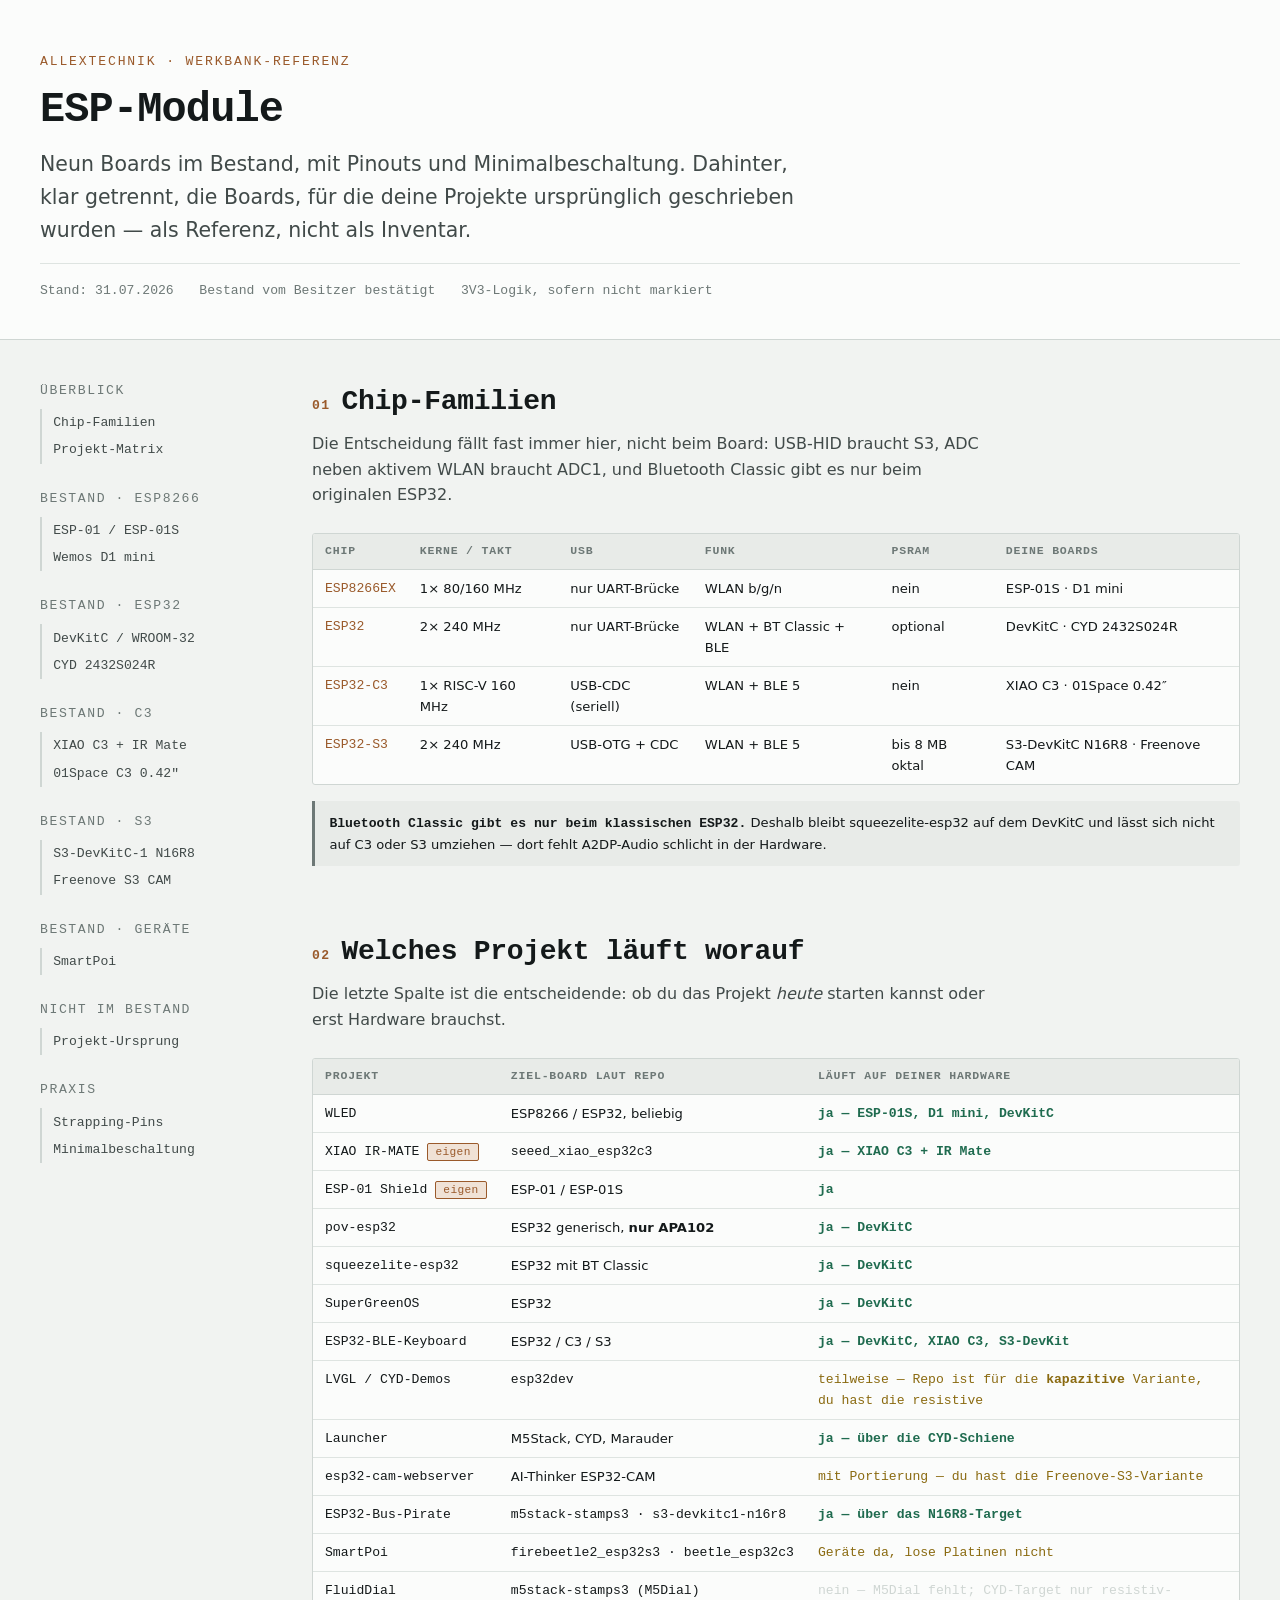
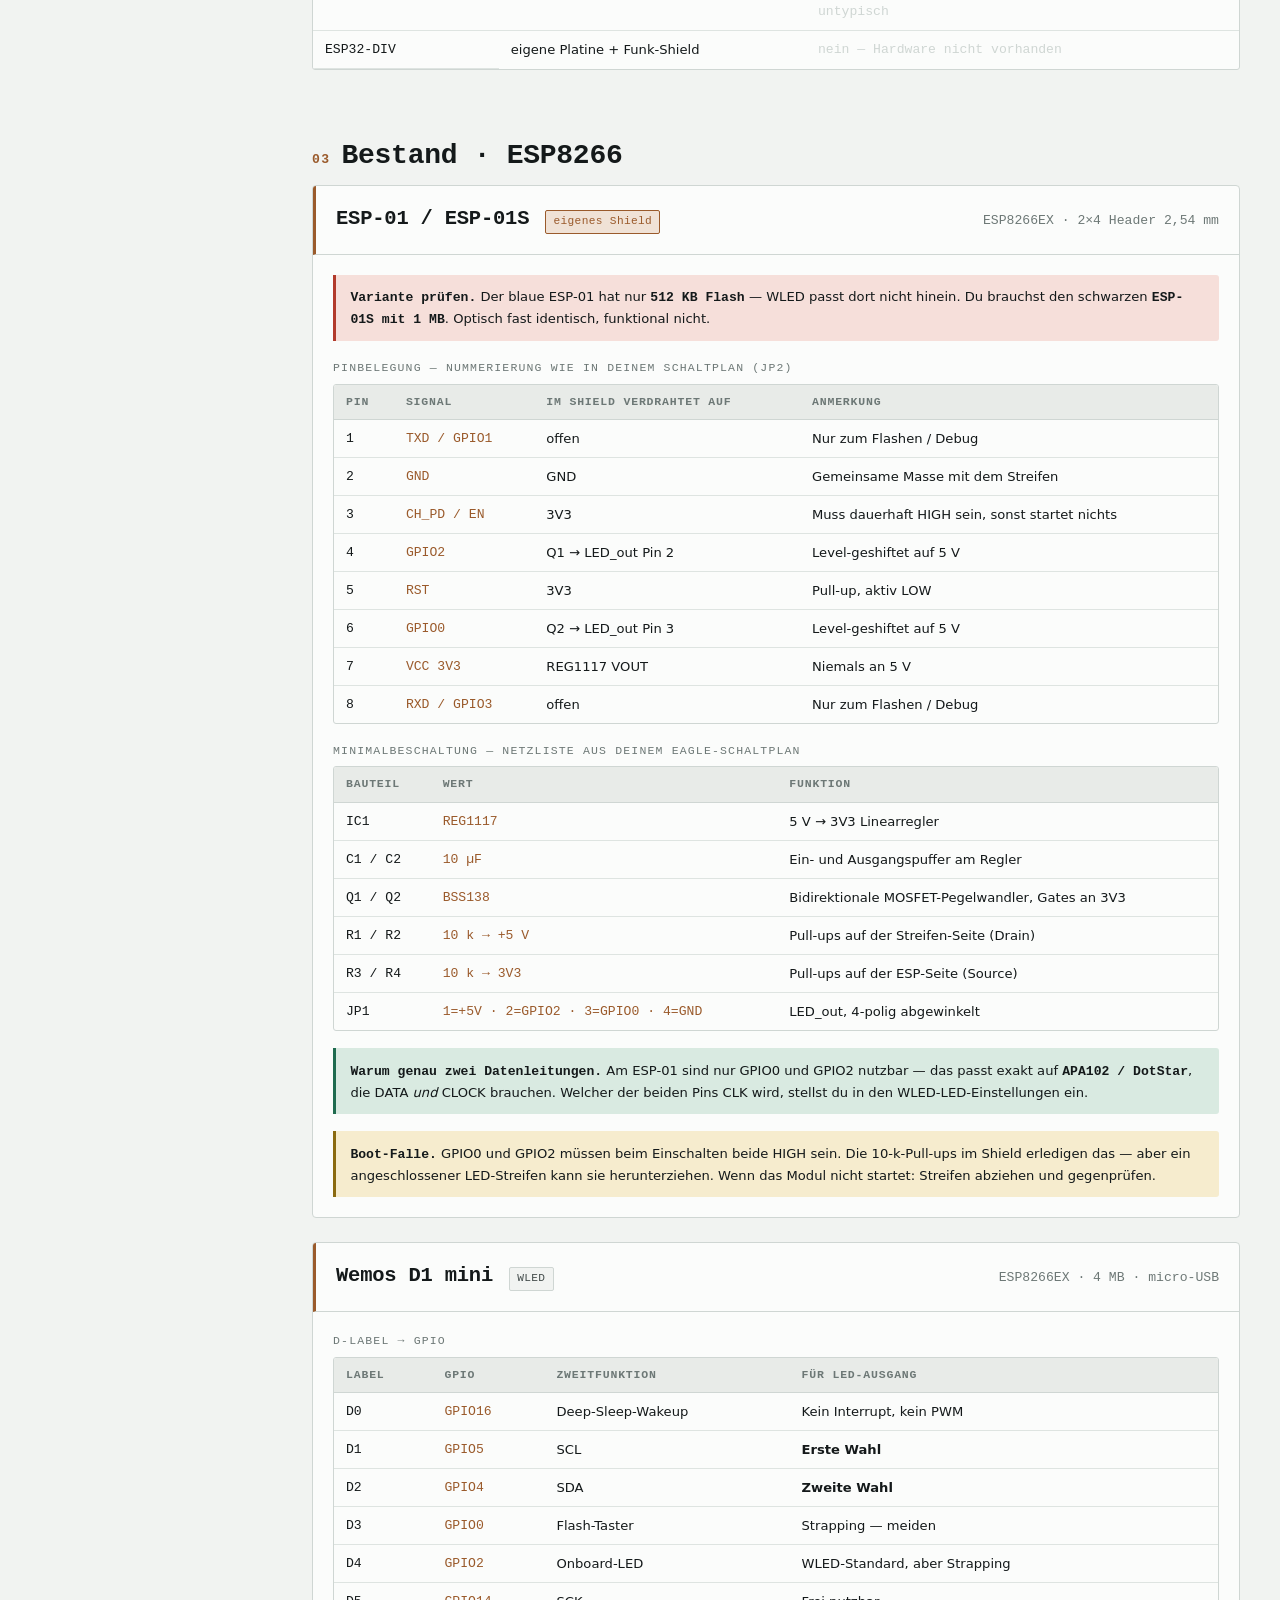
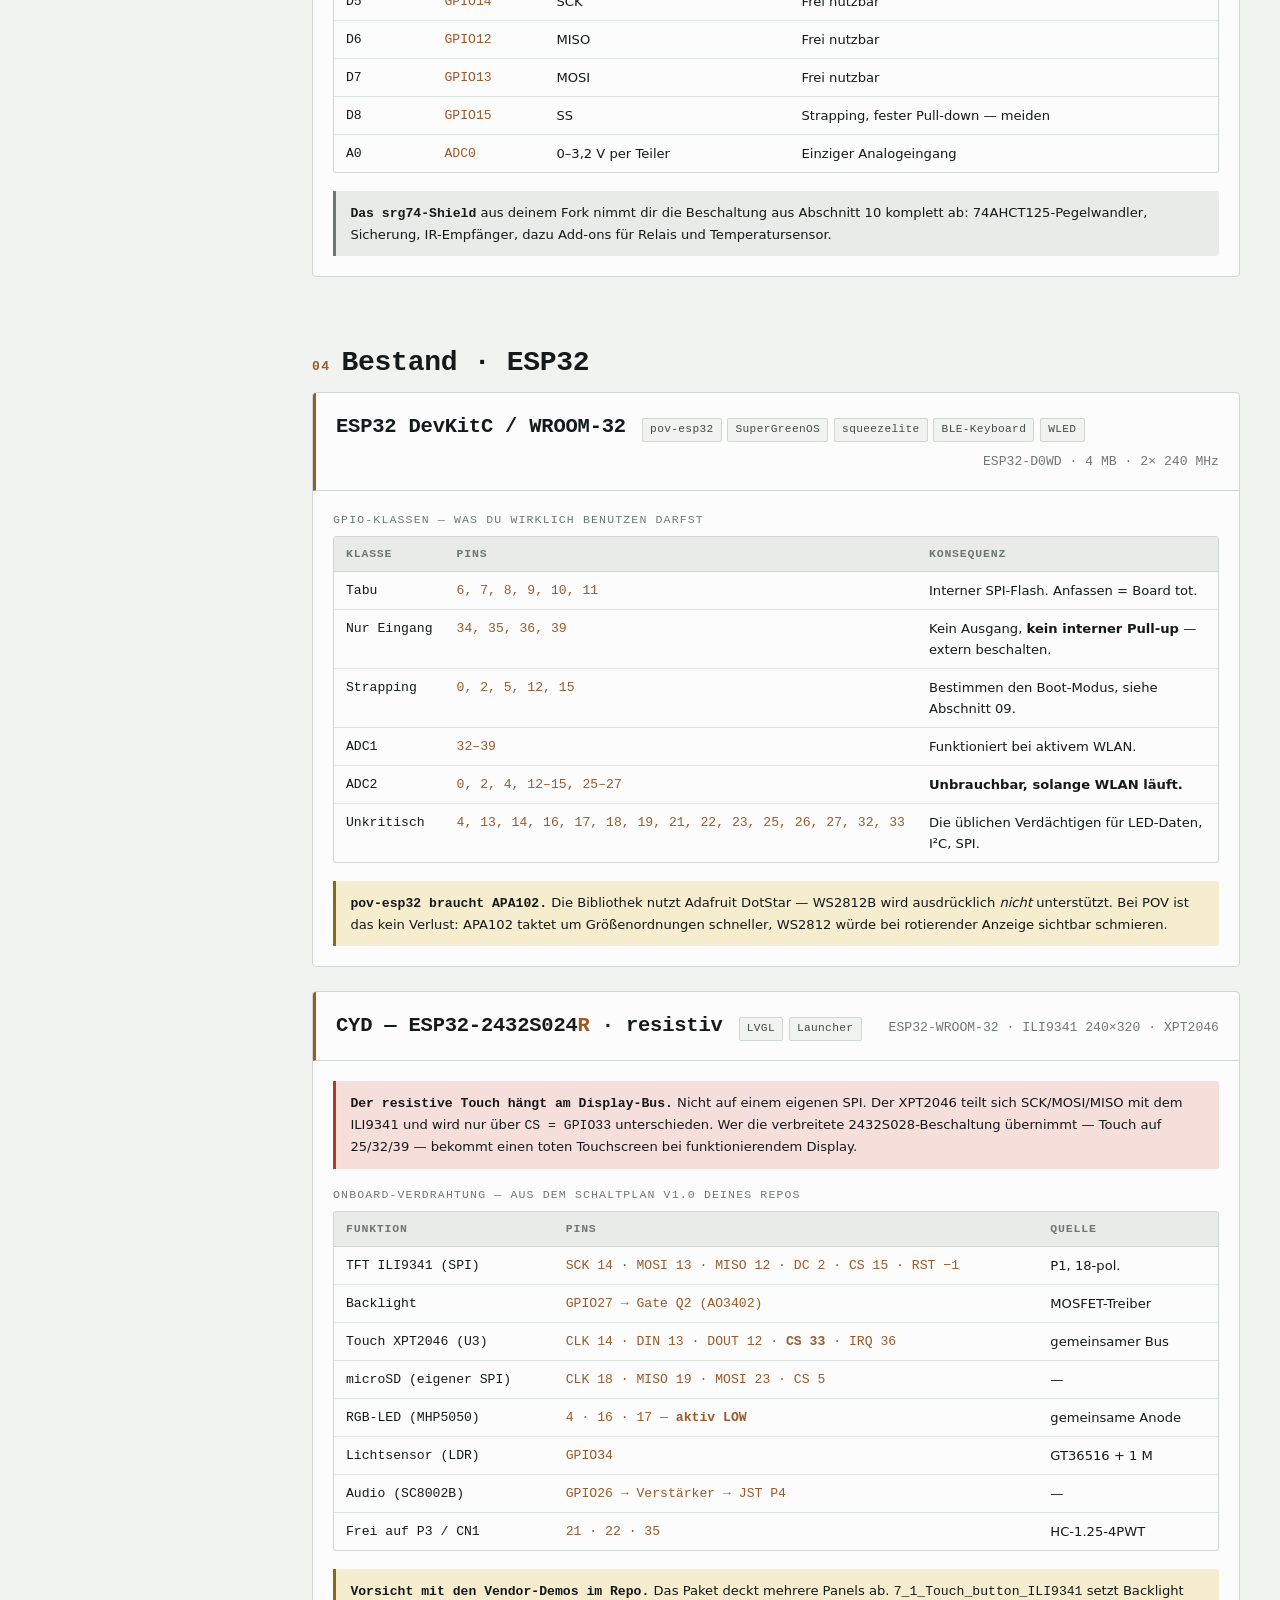
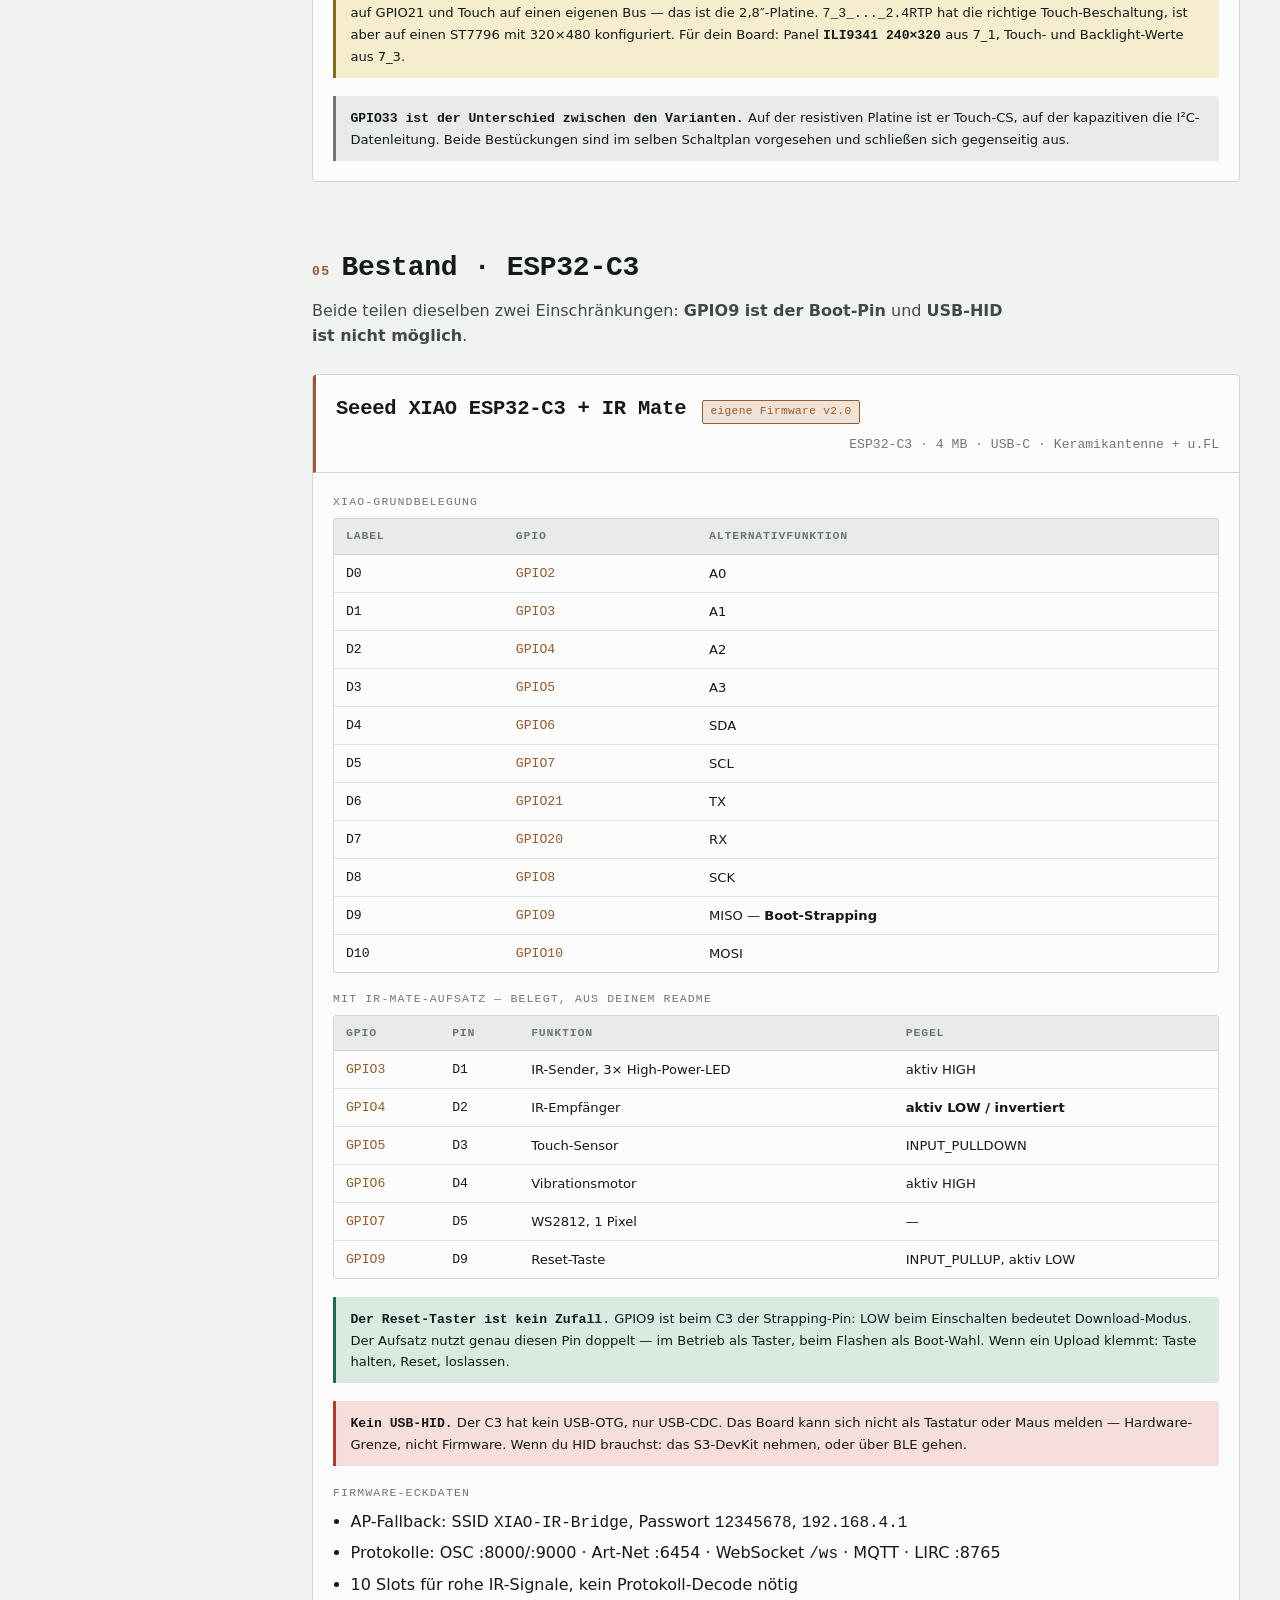
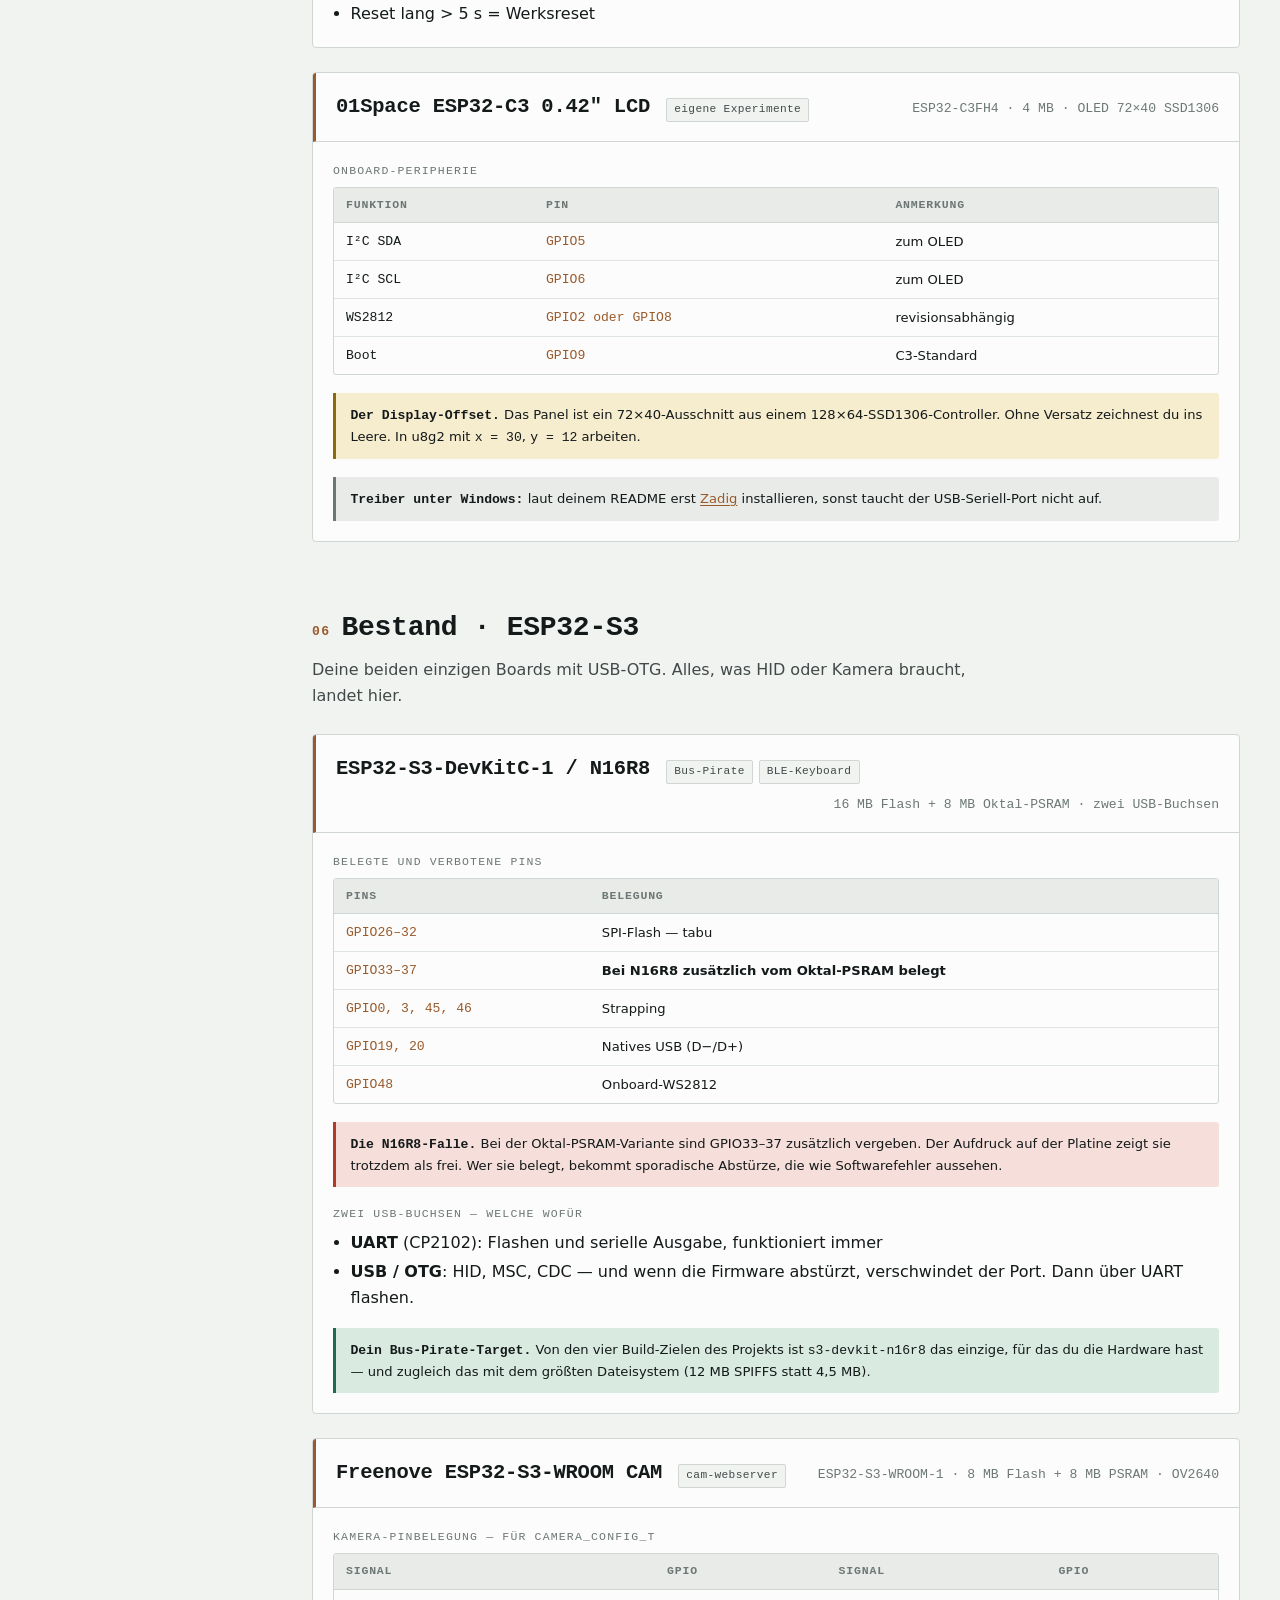
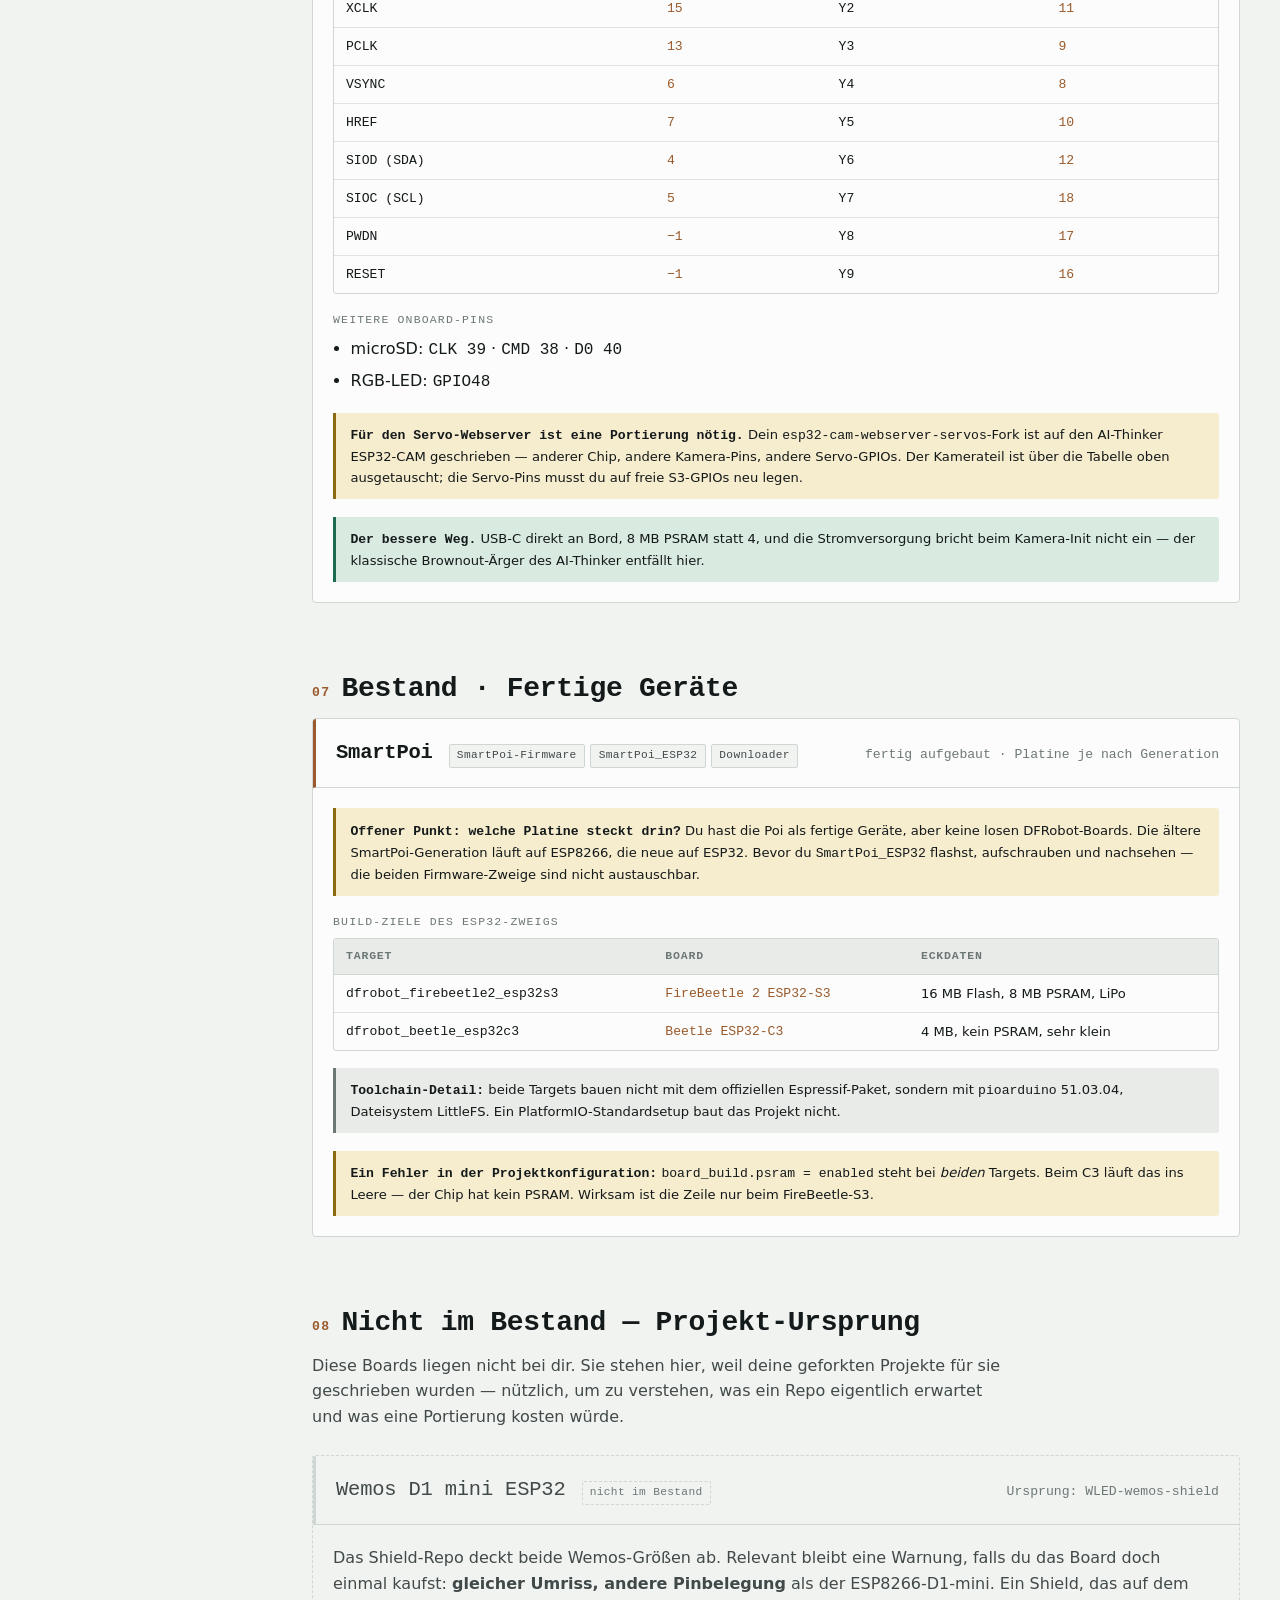
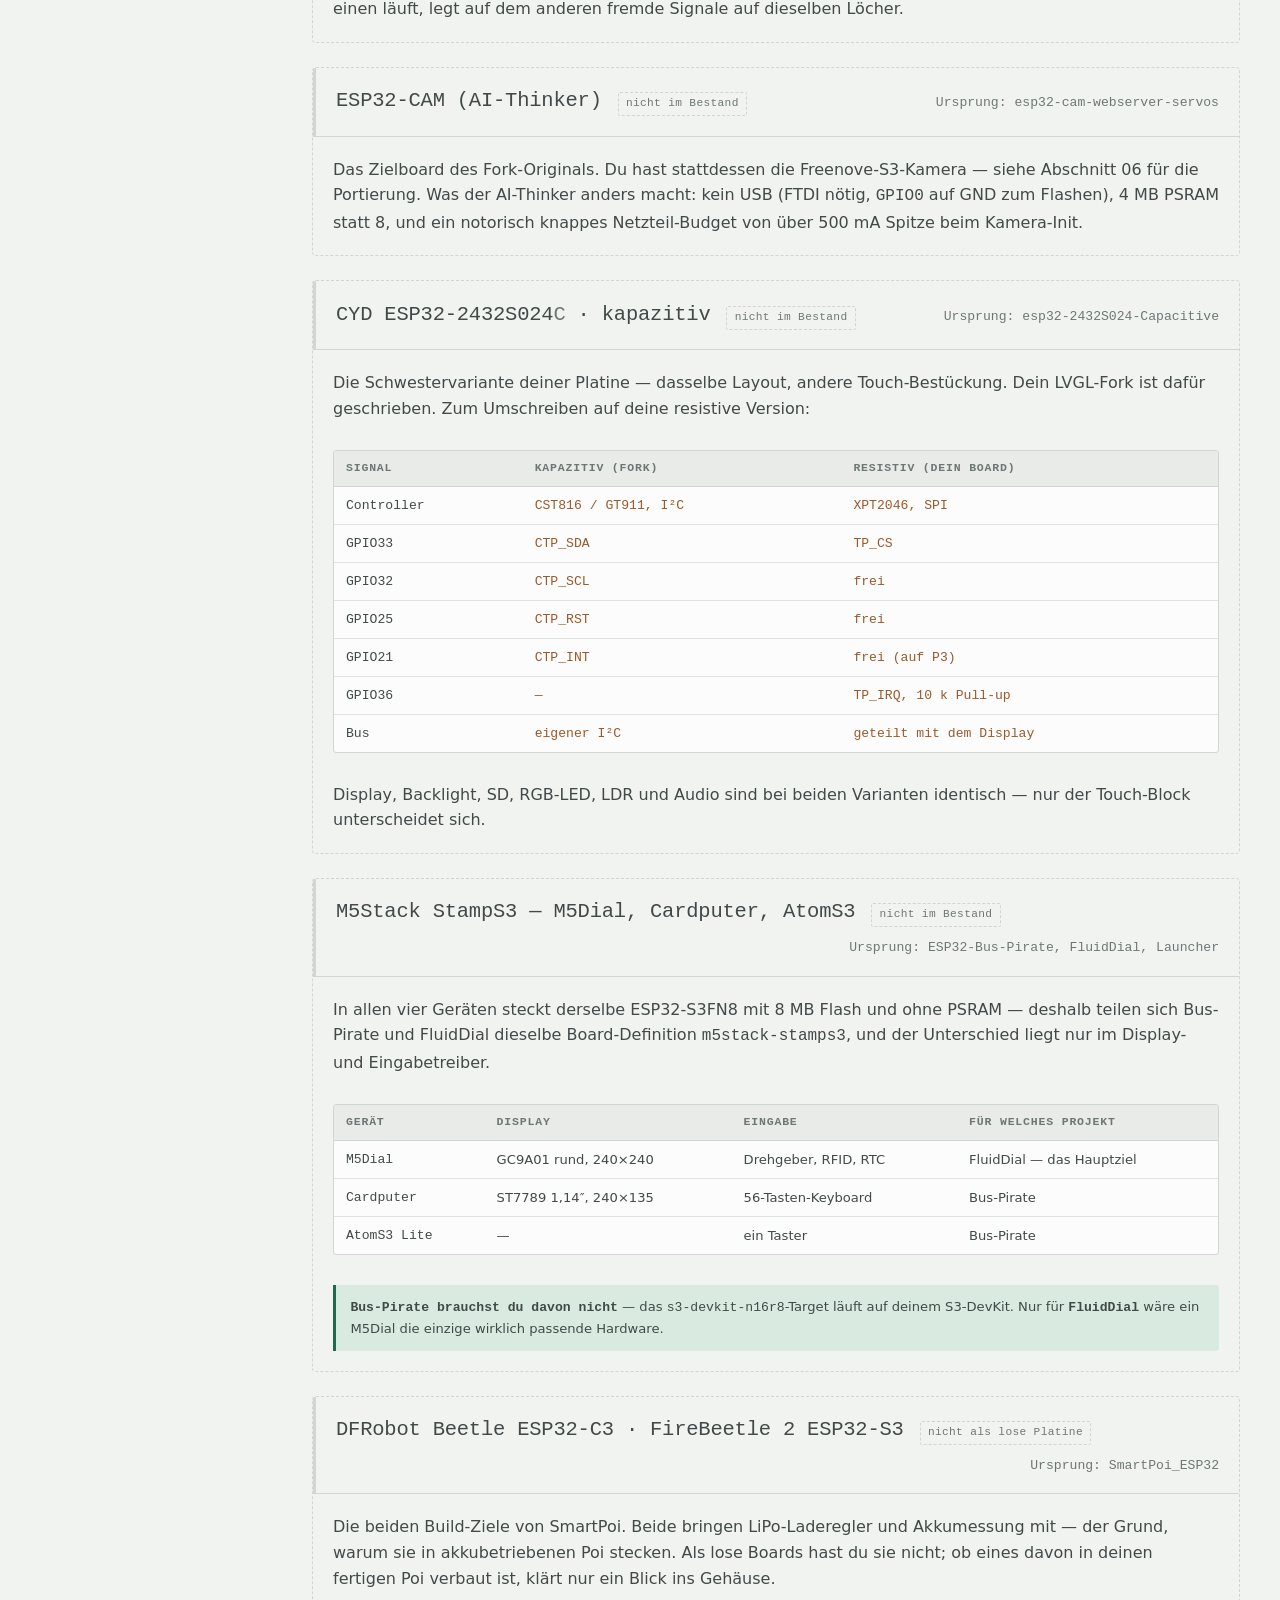
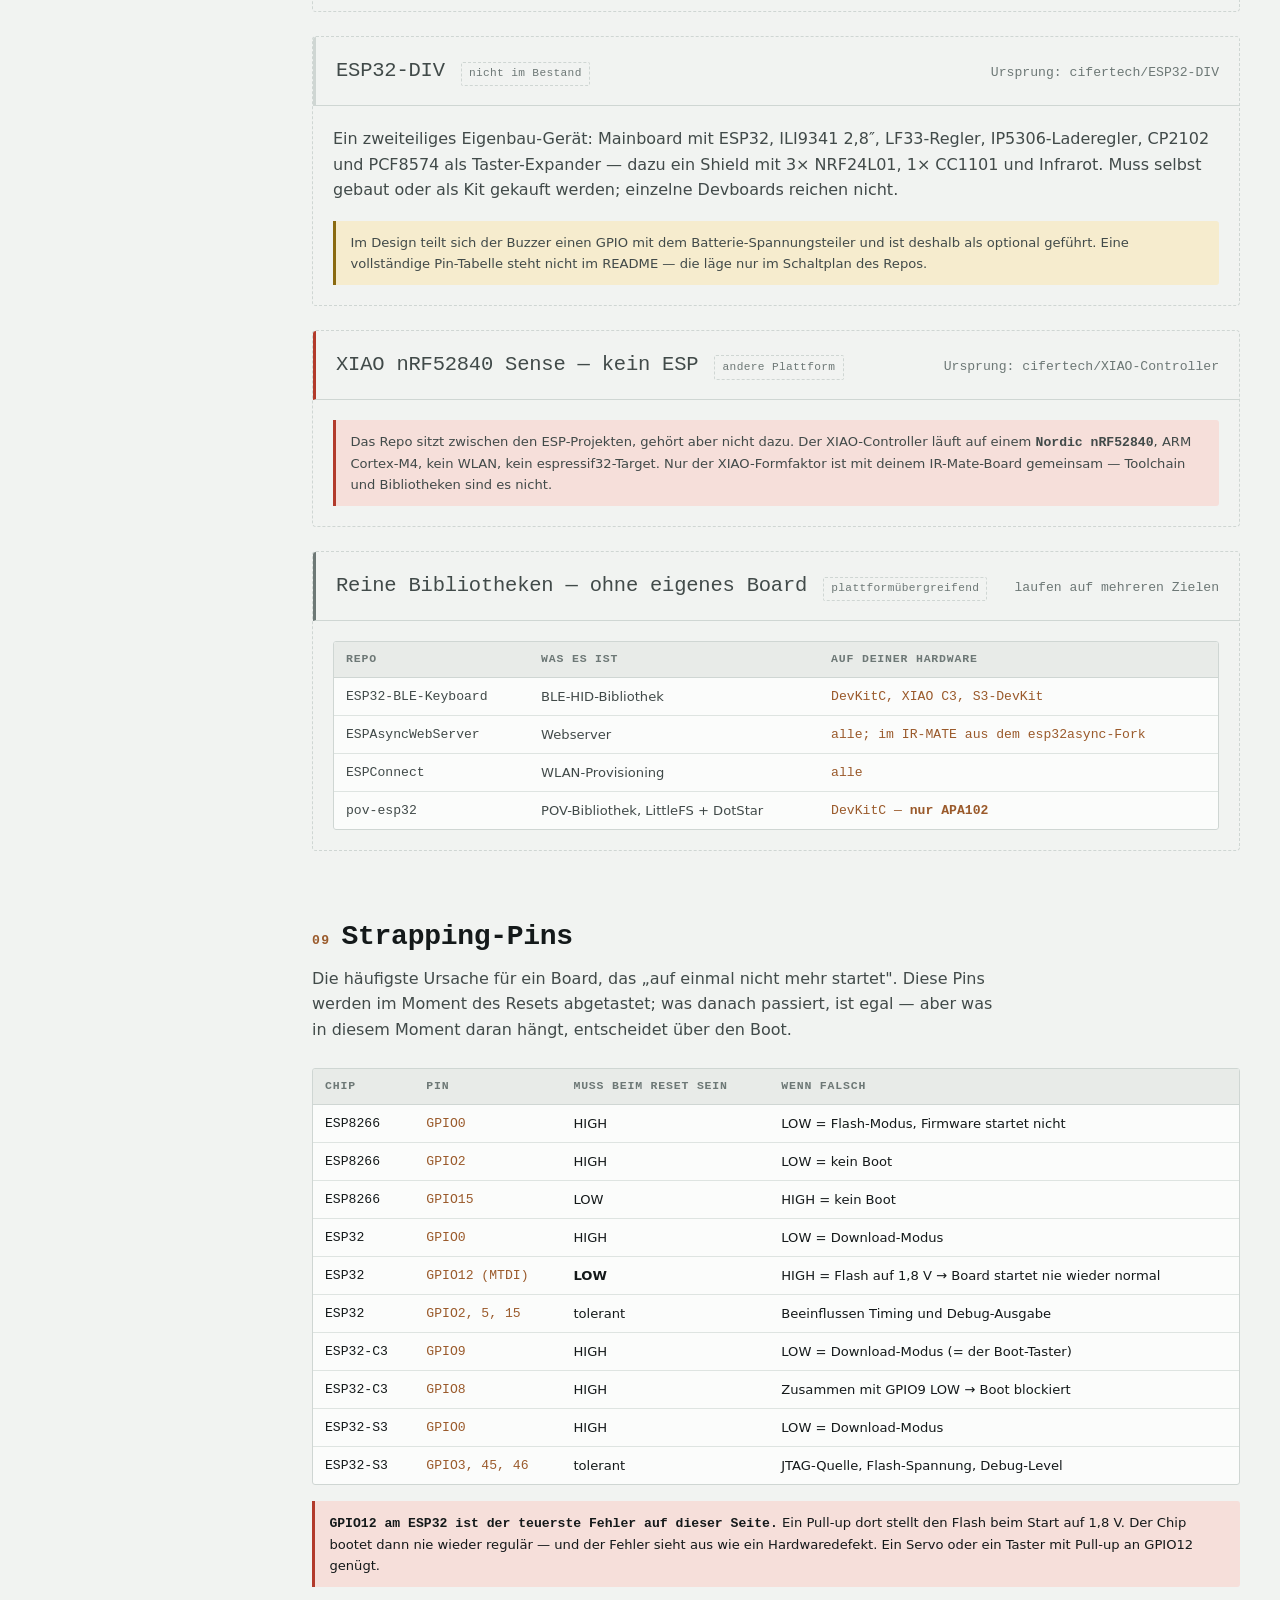
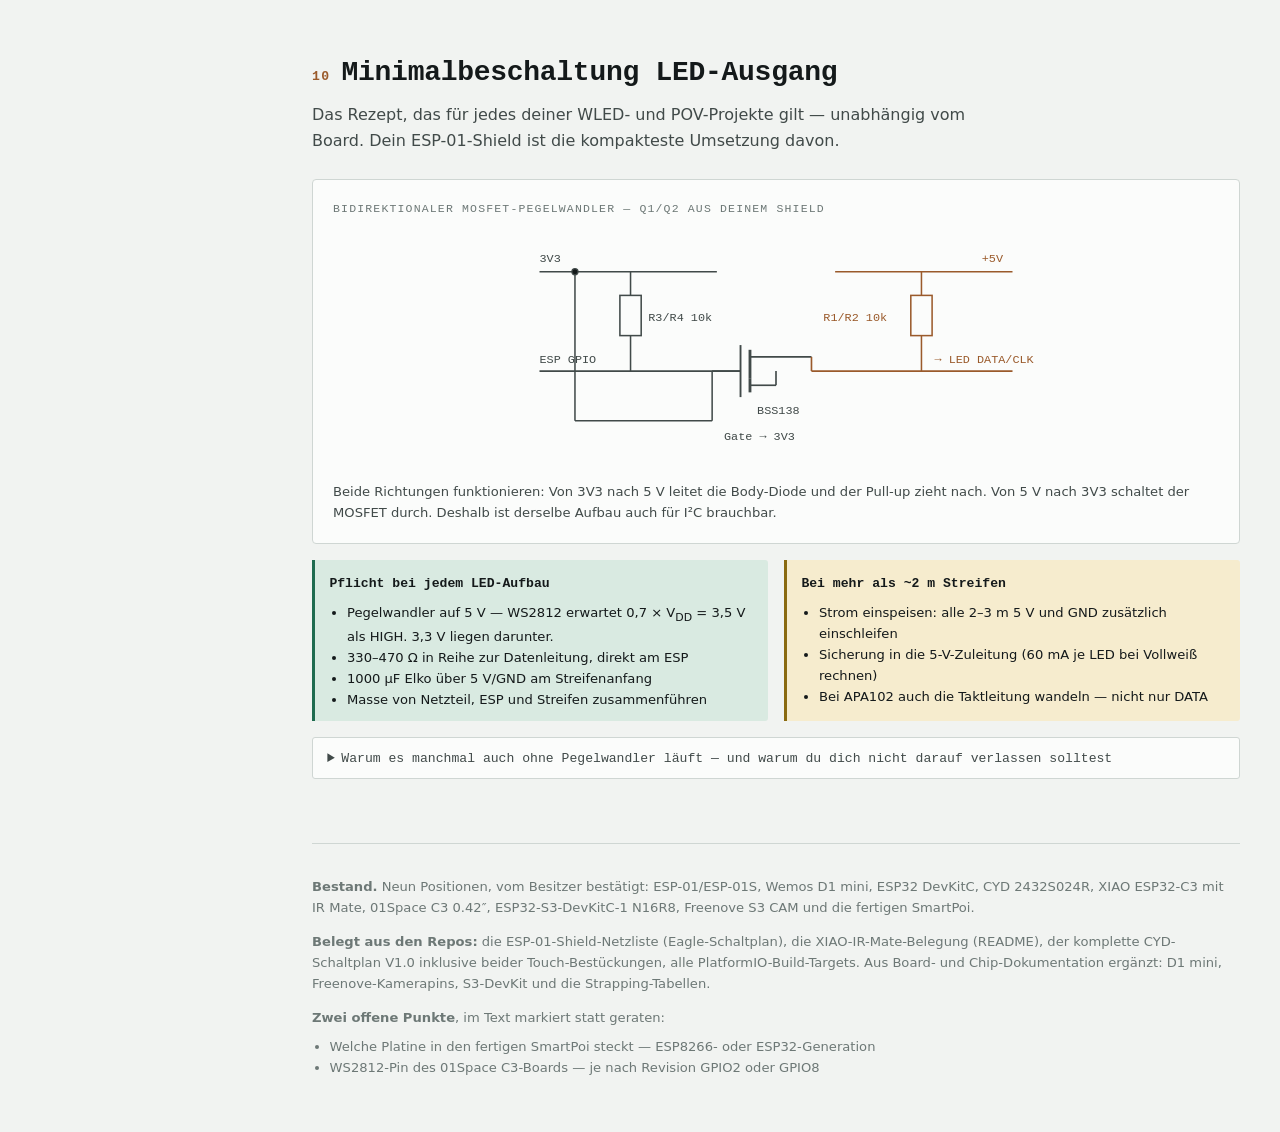
==== commit 896f9bf6: "Bestand und Projekt-Ursprung trennen, CYD-Variante korrigieren Die Seite fuehrte Boards als Bestand," ====
--- a/index.html
+++ b/index.html
@@ -3,7 +3,7 @@
 <head>
 <meta charset="utf-8">
 <meta name="viewport" content="width=device-width, initial-scale=1">
-<meta name="description" content="Pinouts, Minimalbeschaltungen und Projekt-Zuordnung aller eingesetzten ESP8266- und ESP32-Module.">
+<meta name="description" content="ESP-Boards im Bestand mit Pinouts und Minimalbeschaltung, getrennt von den Boards, fuer die die geforkten Projekte urspruenglich geschrieben wurden.">
 <meta name="color-scheme" content="light dark">
 <title>ESP-Hardware-Referenz — AllExTechnik</title>
 <style>
@@ -406,18 +406,27 @@
   @media (prefers-reduced-motion: reduce) {
     * { animation: none !important; transition: none !important; }
   }
+
+  /* Referenz-Karten: gedämpft, damit Bestand optisch führt */
+  .board.ref { background: transparent; border-style: dashed; }
+  .board.ref .board-head { border-left-color: var(--rule); }
+  .board.ref .board-head h3 { color: var(--ink-2); font-weight: 500; }
+  .board.ref .board-body { color: var(--ink-2); }
+  .board.ref .board-body > p { margin: 0; }
+  .chip.ref { border-style: dashed; color: var(--ink-3); background: transparent; }
+  .matrix td.warnrow { color: var(--warn); font-family: var(--font-display); }
 </style>
 </head>
 <body>
 <header class="masthead">
   <div class="masthead-inner">
     <div class="eyebrow">AllExTechnik · Werkbank-Referenz</div>
-    <h1>ESP-Module im Bestand</h1>
-    <p class="lede">Pinouts, Minimalbeschaltungen und Projekt-Zuordnung für alle ESP-Boards, die in deinen Repos vorkommen. Vierzehn Module über vier Chip-Familien.</p>
+    <h1>ESP-Module</h1>
+    <p class="lede">Neun Boards im Bestand, mit Pinouts und Minimalbeschaltung. Dahinter, klar getrennt, die Boards, für die deine Projekte ursprünglich geschrieben wurden — als Referenz, nicht als Inventar.</p>
     <div class="masthead-meta">
-      <span>Stand: 30.07.2026</span>
-      <span>Quelle: 28 Repos auf github.com/AllExHH</span>
-      <span>Alle Angaben 3V3-Logik sofern nicht markiert</span>
+      <span>Stand: 31.07.2026</span>
+      <span>Bestand vom Besitzer bestätigt</span>
+      <span>3V3-Logik, sofern nicht markiert</span>
     </div>
   </div>
 </header>
@@ -430,36 +439,37 @@
       <a href="#matrix">Projekt-Matrix</a>
     </div>
     <div class="rail-group">
-      <div class="rail-title">ESP8266</div>
+      <div class="rail-title">Bestand · ESP8266</div>
       <a href="#esp01">ESP-01 / ESP-01S</a>
       <a href="#d1mini">Wemos D1 mini</a>
     </div>
     <div class="rail-group">
-      <div class="rail-title">ESP32</div>
+      <div class="rail-title">Bestand · ESP32</div>
       <a href="#devkit">DevKitC / WROOM-32</a>
-      <a href="#d1mini32">D1 mini ESP32</a>
-      <a href="#espcam">ESP32-CAM</a>
-      <a href="#cyd">CYD 2432S024</a>
-      <a href="#div">ESP32-DIV</a>
+      <a href="#cyd">CYD 2432S024R</a>
     </div>
     <div class="rail-group">
-      <div class="rail-title">ESP32-C3</div>
-      <a href="#xiaoc3">XIAO ESP32-C3</a>
-      <a href="#beetlec3">Beetle ESP32-C3</a>
-      <a href="#c3lcd">C3 0.42″ LCD</a>
+      <div class="rail-title">Bestand · C3</div>
+      <a href="#xiaoc3">XIAO C3 + IR Mate</a>
+      <a href="#c3lcd">01Space C3 0.42″</a>
     </div>
     <div class="rail-group">
-      <div class="rail-title">ESP32-S3</div>
-      <a href="#stamps3">M5 StampS3</a>
-      <a href="#s3devkit">S3-DevKitC-1</a>
-      <a href="#firebeetle">FireBeetle 2 S3</a>
+      <div class="rail-title">Bestand · S3</div>
+      <a href="#s3devkit">S3-DevKitC-1 N16R8</a>
       <a href="#freenove">Freenove S3 CAM</a>
+    </div>
+    <div class="rail-group">
+      <div class="rail-title">Bestand · Geräte</div>
+      <a href="#smartpoi">SmartPoi</a>
+    </div>
+    <div class="rail-group">
+      <div class="rail-title">Nicht im Bestand</div>
+      <a href="#referenz">Projekt-Ursprung</a>
     </div>
     <div class="rail-group">
       <div class="rail-title">Praxis</div>
       <a href="#strapping">Strapping-Pins</a>
       <a href="#minimal">Minimalbeschaltung</a>
-      <a href="#sonderfall">Sonderfälle</a>
     </div>
   </nav>
 
@@ -472,146 +482,70 @@
       <div class="scroller">
         <table>
           <thead>
-            <tr>
-              <th>Chip</th><th>Kerne / Takt</th><th>USB</th><th>Funk</th><th>PSRAM</th><th>Charakter</th>
-            </tr>
+            <tr><th>Chip</th><th>Kerne / Takt</th><th>USB</th><th>Funk</th><th>PSRAM</th><th>Deine Boards</th></tr>
           </thead>
           <tbody>
             <tr>
-              <td class="gpio">ESP8266EX</td>
-              <td>1× 80/160 MHz</td>
-              <td>nur UART-Brücke</td>
-              <td>WLAN b/g/n</td>
-              <td>nein</td>
-              <td>Wenige GPIOs, 1 ADC (0–1 V). Reicht für WLED bis ~800 LEDs.</td>
+              <td class="gpio">ESP8266EX</td><td>1× 80/160 MHz</td><td>nur UART-Brücke</td><td>WLAN b/g/n</td><td>nein</td>
+              <td>ESP-01S · D1 mini</td>
             </tr>
             <tr>
-              <td class="gpio">ESP32</td>
-              <td>2× 240 MHz</td>
-              <td>nur UART-Brücke</td>
-              <td>WLAN + BT Classic + BLE</td>
-              <td>optional</td>
-              <td>Der Allrounder. Einziger mit BT Classic (A2DP-Audio).</td>
+              <td class="gpio">ESP32</td><td>2× 240 MHz</td><td>nur UART-Brücke</td><td>WLAN + BT Classic + BLE</td><td>optional</td>
+              <td>DevKitC · CYD 2432S024R</td>
             </tr>
             <tr>
-              <td class="gpio">ESP32-C3</td>
-              <td>1× RISC-V 160 MHz</td>
-              <td>USB-CDC (seriell)</td>
-              <td>WLAN + BLE 5</td>
-              <td>nein</td>
-              <td>Klein und günstig. <strong>Kein USB-OTG → kein HID.</strong></td>
+              <td class="gpio">ESP32-C3</td><td>1× RISC-V 160 MHz</td><td>USB-CDC (seriell)</td><td>WLAN + BLE 5</td><td>nein</td>
+              <td>XIAO C3 · 01Space 0.42″</td>
             </tr>
             <tr>
-              <td class="gpio">ESP32-S3</td>
-              <td>2× 240 MHz</td>
-              <td>USB-OTG + CDC</td>
-              <td>WLAN + BLE 5</td>
-              <td>bis 8 MB oktal</td>
-              <td>USB-HID, Kamera, LCD-Peripherie, KI-Befehle. Die Zukunftsplattform.</td>
+              <td class="gpio">ESP32-S3</td><td>2× 240 MHz</td><td>USB-OTG + CDC</td><td>WLAN + BLE 5</td><td>bis 8 MB oktal</td>
+              <td>S3-DevKitC N16R8 · Freenove CAM</td>
             </tr>
           </tbody>
         </table>
       </div>
+      <div class="note" style="margin-top:1rem">
+        <p><strong>Bluetooth Classic gibt es nur beim klassischen ESP32.</strong> Deshalb bleibt squeezelite-esp32 auf dem DevKitC und lässt sich nicht auf C3 oder S3 umziehen — dort fehlt A2DP-Audio schlicht in der Hardware.</p>
+      </div>
     </section>
 
     <!-- ══════════ MATRIX ══════════ -->
     <section id="matrix">
-      <h2><span class="num">02</span> Welches Board für welches Projekt</h2>
-      <p class="section-note">Abgeleitet aus den Build-Targets deiner Repos. <span class="chip own">eigenes Repo</span> markiert Projekte, die du selbst geschrieben hast — dort ist die Zuordnung belegt, nicht geraten.</p>
+      <h2><span class="num">02</span> Welches Projekt läuft worauf</h2>
+      <p class="section-note">Die letzte Spalte ist die entscheidende: ob du das Projekt <em>heute</em> starten kannst oder erst Hardware brauchst.</p>
       <div class="scroller">
         <table class="matrix">
           <thead>
-            <tr>
-              <th>Projekt</th>
-              <th class="rot">8266</th>
-              <th class="rot">ESP32</th>
-              <th class="rot">C3</th>
-              <th class="rot">S3</th>
-              <th>Konkretes Ziel-Board</th>
-            </tr>
+            <tr><th>Projekt</th><th>Ziel-Board laut Repo</th><th>Läuft auf deiner Hardware</th></tr>
           </thead>
           <tbody>
-            <tr>
-              <th scope="row">WLED</th>
-              <td class="hit">✓</td><td class="hit">✓</td><td class="hit">✓</td><td class="hit">✓</td>
-              <td>ESP-01S, D1 mini, D1 mini ESP32 — läuft auf allen vieren</td>
-            </tr>
-            <tr>
-              <th scope="row">XIAO IR-MATE <span class="chip own">eigen</span></th>
-              <td class="miss">—</td><td class="miss">—</td><td class="hit">✓</td><td class="miss">—</td>
-              <td class="pin">seeed_xiao_esp32c3</td>
-            </tr>
-            <tr>
-              <th scope="row">ESP-01 Shield <span class="chip own">eigen</span></th>
-              <td class="hit">✓</td><td class="miss">—</td><td class="miss">—</td><td class="miss">—</td>
-              <td>ESP-01 / ESP-01S, 2×4-Header</td>
-            </tr>
-            <tr>
-              <th scope="row">SmartPoi</th>
-              <td class="miss">—</td><td class="miss">—</td><td class="hit">✓</td><td class="hit">✓</td>
-              <td class="pin">dfrobot_firebeetle2_esp32s3 · dfrobot_beetle_esp32c3</td>
-            </tr>
-            <tr>
-              <th scope="row">ESP32-Bus-Pirate</th>
-              <td class="miss">—</td><td class="miss">—</td><td class="miss">—</td><td class="hit">✓</td>
-              <td class="pin">m5stack-stamps3 · esp32-s3-devkitc1-n16r8</td>
-            </tr>
-            <tr>
-              <th scope="row">FluidDial</th>
-              <td class="miss">—</td><td class="hit">✓</td><td class="miss">—</td><td class="hit">✓</td>
-              <td class="pin">m5stack-stamps3 (M5Dial) · esp32dev (CYD)</td>
-            </tr>
-            <tr>
-              <th scope="row">LVGL / CYD-Demos</th>
-              <td class="miss">—</td><td class="hit">✓</td><td class="miss">—</td><td class="hit">✓</td>
-              <td class="pin">esp32dev (2432S024)</td>
-            </tr>
-            <tr>
-              <th scope="row">ESP32-DIV</th>
-              <td class="miss">—</td><td class="hit">✓</td><td class="miss">—</td><td class="miss">—</td>
-              <td>eigene Platine, ESP32-WROOM-32</td>
-            </tr>
-            <tr>
-              <th scope="row">pov-esp32</th>
-              <td class="miss">—</td><td class="hit">✓</td><td class="miss">—</td><td class="hit">✓</td>
-              <td>ESP32 generisch — <strong>nur APA102</strong>, kein WS2812</td>
-            </tr>
-            <tr>
-              <th scope="row">squeezelite-esp32</th>
-              <td class="miss">—</td><td class="hit">✓</td><td class="miss">—</td><td class="hit">✓</td>
-              <td>ESP32 mit PSRAM — BT-Audio nur auf ESP32</td>
-            </tr>
-            <tr>
-              <th scope="row">ESP32-BLE-Keyboard</th>
-              <td class="miss">—</td><td class="hit">✓</td><td class="miss">—</td><td class="hit">✓</td>
-              <td>BLE-HID, kein USB nötig — läuft auch auf C3</td>
-            </tr>
-            <tr>
-              <th scope="row">esp32-cam-webserver</th>
-              <td class="miss">—</td><td class="hit">✓</td><td class="miss">—</td><td class="hit">✓</td>
-              <td>AI-Thinker ESP32-CAM · Freenove S3</td>
-            </tr>
-            <tr>
-              <th scope="row">Launcher</th>
-              <td class="miss">—</td><td class="hit">✓</td><td class="miss">—</td><td class="hit">✓</td>
-              <td>M5Stack, CYD, Marauder-Geräte</td>
-            </tr>
+            <tr><th scope="row">WLED</th><td>ESP8266 / ESP32, beliebig</td><td class="hit">ja — ESP-01S, D1 mini, DevKitC</td></tr>
+            <tr><th scope="row">XIAO IR-MATE <span class="chip own">eigen</span></th><td class="pin">seeed_xiao_esp32c3</td><td class="hit">ja — XIAO C3 + IR Mate</td></tr>
+            <tr><th scope="row">ESP-01 Shield <span class="chip own">eigen</span></th><td>ESP-01 / ESP-01S</td><td class="hit">ja</td></tr>
+            <tr><th scope="row">pov-esp32</th><td>ESP32 generisch, <strong>nur APA102</strong></td><td class="hit">ja — DevKitC</td></tr>
+            <tr><th scope="row">squeezelite-esp32</th><td>ESP32 mit BT Classic</td><td class="hit">ja — DevKitC</td></tr>
+            <tr><th scope="row">SuperGreenOS</th><td>ESP32</td><td class="hit">ja — DevKitC</td></tr>
+            <tr><th scope="row">ESP32-BLE-Keyboard</th><td>ESP32 / C3 / S3</td><td class="hit">ja — DevKitC, XIAO C3, S3-DevKit</td></tr>
+            <tr><th scope="row">LVGL / CYD-Demos</th><td class="pin">esp32dev</td><td class="warnrow">teilweise — Repo ist für die <strong>kapazitive</strong> Variante, du hast die resistive</td></tr>
+            <tr><th scope="row">Launcher</th><td>M5Stack, CYD, Marauder</td><td class="hit">ja — über die CYD-Schiene</td></tr>
+            <tr><th scope="row">esp32-cam-webserver</th><td>AI-Thinker ESP32-CAM</td><td class="warnrow">mit Portierung — du hast die Freenove-S3-Variante</td></tr>
+            <tr><th scope="row">ESP32-Bus-Pirate</th><td class="pin">m5stack-stamps3 · s3-devkitc1-n16r8</td><td class="hit">ja — über das N16R8-Target</td></tr>
+            <tr><th scope="row">SmartPoi</th><td class="pin">firebeetle2_esp32s3 · beetle_esp32c3</td><td class="warnrow">Geräte da, lose Platinen nicht</td></tr>
+            <tr><th scope="row">FluidDial</th><td class="pin">m5stack-stamps3 (M5Dial)</td><td class="miss">nein — M5Dial fehlt; CYD-Target nur resistiv-untypisch</td></tr>
+            <tr><th scope="row">ESP32-DIV</th><td>eigene Platine + Funk-Shield</td><td class="miss">nein — Hardware nicht vorhanden</td></tr>
           </tbody>
         </table>
       </div>
     </section>
 
-    <!-- ══════════ ESP8266 ══════════ -->
-    <section id="esp8266">
-      <h2><span class="num">03</span> ESP8266</h2>
-      <p class="section-note">Zwei Module, beide auf WLED ausgerichtet. Der ESP-01 ist der Grenzfall — er funktioniert, aber nur mit der richtigen Variante und der richtigen Beschaltung.</p>
+    <!-- ══════════ BESTAND · ESP8266 ══════════ -->
+    <section id="b8266">
+      <h2><span class="num">03</span> Bestand · ESP8266</h2>
 
       <article class="board" id="esp01">
         <div class="board-head">
           <h3>ESP-01 / ESP-01S</h3>
-          <div class="chips">
-            <span class="chip own">WLED-ESP-01-shield</span>
-          </div>
+          <div class="chips"><span class="chip own">eigenes Shield</span></div>
           <div class="spec">ESP8266EX · 2×4 Header 2,54 mm</div>
         </div>
         <div class="board-body">
@@ -621,7 +555,7 @@
           </div>
 
           <div class="field">
-            <div class="field-label">Pinbelegung — Nummerierung wie im Schaltplan deines Shields (JP2)</div>
+            <div class="field-label">Pinbelegung — Nummerierung wie in deinem Schaltplan (JP2)</div>
             <div class="scroller">
               <table>
                 <thead><tr><th>Pin</th><th>Signal</th><th>Im Shield verdrahtet auf</th><th>Anmerkung</th></tr></thead>
@@ -669,7 +603,7 @@
       <article class="board" id="d1mini">
         <div class="board-head">
           <h3>Wemos D1 mini</h3>
-          <div class="chips"><span class="chip">WLED-wemos-shield</span><span class="chip">WLED</span></div>
+          <div class="chips"><span class="chip">WLED</span></div>
           <div class="spec">ESP8266EX · 4 MB · micro-USB</div>
         </div>
         <div class="board-body">
@@ -694,16 +628,15 @@
             </div>
           </div>
           <div class="note">
-            <p><strong>Shield-Ausstattung</strong> (srg74): 74AHCT125-Pegelwandler, Sicherung, IR-Empfänger, Relais- und Temperatursensor-Add-ons. Nimmt dir die komplette Beschaltung aus Abschnitt 06 ab.</p>
+            <p><strong>Das srg74-Shield</strong> aus deinem Fork nimmt dir die Beschaltung aus Abschnitt 10 komplett ab: 74AHCT125-Pegelwandler, Sicherung, IR-Empfänger, dazu Add-ons für Relais und Temperatursensor.</p>
           </div>
         </div>
       </article>
     </section>
 
-    <!-- ══════════ ESP32 ══════════ -->
-    <section id="esp32">
-      <h2><span class="num">04</span> ESP32 (klassisch)</h2>
-      <p class="section-note">Fünf Module. Der einzige Chip mit Bluetooth Classic — deshalb hängt squeezelite-esp32 hier fest und wandert nicht auf C3 oder S3.</p>
+    <!-- ══════════ BESTAND · ESP32 ══════════ -->
+    <section id="b32">
+      <h2><span class="num">04</span> Bestand · ESP32</h2>
 
       <article class="board" id="devkit">
         <div class="board-head">
@@ -720,7 +653,7 @@
                 <tbody>
                   <tr><td class="pin">Tabu</td><td class="gpio">6, 7, 8, 9, 10, 11</td><td>Interner SPI-Flash. Anfassen = Board tot.</td></tr>
                   <tr><td class="pin">Nur Eingang</td><td class="gpio">34, 35, 36, 39</td><td>Kein Ausgang, <strong>kein interner Pull-up</strong> — extern beschalten.</td></tr>
-                  <tr><td class="pin">Strapping</td><td class="gpio">0, 2, 5, 12, 15</td><td>Bestimmen den Boot-Modus, siehe Abschnitt 05.</td></tr>
+                  <tr><td class="pin">Strapping</td><td class="gpio">0, 2, 5, 12, 15</td><td>Bestimmen den Boot-Modus, siehe Abschnitt 09.</td></tr>
                   <tr><td class="pin">ADC1</td><td class="gpio">32–39</td><td>Funktioniert bei aktivem WLAN.</td></tr>
                   <tr><td class="pin">ADC2</td><td class="gpio">0, 2, 4, 12–15, 25–27</td><td><strong>Unbrauchbar, solange WLAN läuft.</strong></td></tr>
                   <tr><td class="pin">Unkritisch</td><td class="gpio">4, 13, 14, 16, 17, 18, 19, 21, 22, 23, 25, 26, 27, 32, 33</td><td>Die üblichen Verdächtigen für LED-Daten, I²C, SPI.</td></tr>
@@ -734,142 +667,57 @@
         </div>
       </article>
 
-      <article class="board" id="d1mini32">
-        <div class="board-head">
-          <h3>Wemos D1 mini ESP32</h3>
-          <div class="chips"><span class="chip">WLED-wemos-shield</span></div>
-          <div class="spec">ESP32 · gleicher Formfaktor, andere Pins</div>
-        </div>
-        <div class="board-body">
+      <article class="board" id="cyd">
+        <div class="board-head">
+          <h3>CYD — ESP32-2432S024<span style="color:var(--copper)">R</span> · resistiv</h3>
+          <div class="chips"><span class="chip">LVGL</span><span class="chip">Launcher</span></div>
+          <div class="spec">ESP32-WROOM-32 · ILI9341 240×320 · XPT2046</div>
+        </div>
+        <div class="board-body">
+
           <div class="note danger">
-            <p><strong>Die Shield-Falle.</strong> Das Board hat den Umriss des ESP8266-D1-mini, aber <strong>nicht dessen Pinbelegung</strong>. Ein Shield, das auf dem 8266 funktioniert, legt hier andere Signale auf dieselben Löcher. Vor dem Aufstecken immer gegen den Aufdruck prüfen — nicht gegen die Erinnerung.</p>
-          </div>
-          <div class="field">
-            <div class="field-label">Verlässliche Pins</div>
-            <ul>
-              <li>LED-Daten: <code>GPIO16</code>, <code>GPIO17</code>, <code>GPIO18</code>, <code>GPIO19</code></li>
-              <li>I²C-Standard: <code>GPIO21</code> = SDA, <code>GPIO22</code> = SCL</li>
-              <li>Taster / Analog: <code>GPIO32–39</code> (ADC1, WLAN-fest)</li>
-            </ul>
-          </div>
-        </div>
-      </article>
-
-      <article class="board" id="espcam">
-        <div class="board-head">
-          <h3>ESP32-CAM (AI-Thinker)</h3>
-          <div class="chips"><span class="chip">esp32-cam-webserver-servos</span></div>
-          <div class="spec">ESP32-S WROOM · 4 MB Flash + 4 MB PSRAM · OV2640</div>
-        </div>
-        <div class="board-body">
-          <div class="field">
-            <div class="field-label">Was nach der Kamera übrig bleibt</div>
+            <p><strong>Der resistive Touch hängt am Display-Bus.</strong> Nicht auf einem eigenen SPI. Der XPT2046 teilt sich SCK/MOSI/MISO mit dem ILI9341 und wird nur über <code>CS = GPIO33</code> unterschieden. Wer die verbreitete 2432S028-Beschaltung übernimmt — Touch auf 25/32/39 — bekommt einen toten Touchscreen bei funktionierendem Display.</p>
+          </div>
+
+          <div class="field">
+            <div class="field-label">Onboard-Verdrahtung — aus dem Schaltplan V1.0 deines Repos</div>
             <div class="scroller">
               <table>
-                <thead><tr><th>Pin</th><th>Status</th><th>Nutzung</th></tr></thead>
+                <thead><tr><th>Funktion</th><th>Pins</th><th>Quelle</th></tr></thead>
                 <tbody>
-                  <tr><td class="pin">GPIO0</td><td class="gpio">Kamera XCLK</td><td>Gleichzeitig Flash-Strapping → beim Programmieren auf GND</td></tr>
-                  <tr><td class="pin">GPIO4</td><td class="gpio">frei-ish</td><td>Weiße Blitz-LED. Sehr hell, zieht viel Strom.</td></tr>
-                  <tr><td class="pin">GPIO2</td><td class="gpio">frei-ish</td><td>Auch SD-Data0 — frei, wenn keine SD-Karte</td></tr>
-                  <tr><td class="pin">GPIO12–15</td><td class="gpio">frei-ish</td><td>SD-Interface. Ohne SD-Karte für Servos nutzbar.</td></tr>
-                  <tr><td class="pin">GPIO16</td><td class="gpio">frei</td><td>Meist der einzige wirklich freie Pin</td></tr>
+                  <tr><td class="pin">TFT ILI9341 (SPI)</td><td class="gpio">SCK 14 · MOSI 13 · MISO 12 · DC 2 · CS 15 · RST −1</td><td>P1, 18-pol.</td></tr>
+                  <tr><td class="pin">Backlight</td><td class="gpio">GPIO27 → Gate Q2 (AO3402)</td><td>MOSFET-Treiber</td></tr>
+                  <tr><td class="pin">Touch XPT2046 (U3)</td><td class="gpio">CLK 14 · DIN 13 · DOUT 12 · <strong>CS 33</strong> · IRQ 36</td><td>gemeinsamer Bus</td></tr>
+                  <tr><td class="pin">microSD (eigener SPI)</td><td class="gpio">CLK 18 · MISO 19 · MOSI 23 · CS 5</td><td>—</td></tr>
+                  <tr><td class="pin">RGB-LED (MHP5050)</td><td class="gpio">4 · 16 · 17 — <strong>aktiv LOW</strong></td><td>gemeinsame Anode</td></tr>
+                  <tr><td class="pin">Lichtsensor (LDR)</td><td class="gpio">GPIO34</td><td>GT36516 + 1 M</td></tr>
+                  <tr><td class="pin">Audio (SC8002B)</td><td class="gpio">GPIO26 → Verstärker → JST P4</td><td>—</td></tr>
+                  <tr><td class="pin">Frei auf P3 / CN1</td><td class="gpio">21 · 22 · 35</td><td>HC-1.25-4PWT</td></tr>
                 </tbody>
               </table>
             </div>
           </div>
-          <div class="field">
-            <div class="field-label">Flashen — es gibt keinen USB-Anschluss</div>
-            <ul>
-              <li>FTDI auf <strong>3V3-Pegel</strong> stellen, aber über <code>5V</code> speisen</li>
-              <li><code>U0T</code> → FTDI RX · <code>U0R</code> → FTDI TX · GND gemeinsam</li>
-              <li><code>GPIO0</code> auf <code>GND</code> brücken → Reset → flashen → Brücke lösen</li>
-            </ul>
-          </div>
-          <div class="note danger">
-            <p><strong>Brownout ist die Standard-Fehlerursache.</strong> Beim Kamera-Init zieht das Modul über 500 mA Spitze. Ein FTDI-Adapter liefert das nicht. Netzteil mit ≥ 1 A an <code>5V</code> und ein 1000-µF-Elko direkt am Modul lösen 90 % aller „startet ständig neu"-Fälle.</p>
-          </div>
-        </div>
-      </article>
-
-      <article class="board" id="cyd">
-        <div class="board-head">
-          <h3>CYD — ESP32-2432S024 (2,4″ kapazitiv)</h3>
-          <div class="chips"><span class="chip">LVGL</span><span class="chip">FluidDial</span><span class="chip">Launcher</span></div>
-          <div class="spec">ESP32-WROOM-32 · ILI9341 240×320 · CST816 Touch</div>
-        </div>
-        <div class="board-body">
-          <div class="field">
-            <div class="field-label">Onboard-Verdrahtung — fest, nicht änderbar</div>
-            <div class="scroller">
-              <table>
-                <thead><tr><th>Funktion</th><th>Pins</th></tr></thead>
-                <tbody>
-                  <tr><td class="pin">TFT (SPI)</td><td class="gpio">SCK 14 · MOSI 13 · MISO 12 · CS 15 · DC 2 · BL 27</td></tr>
-                  <tr><td class="pin">Touch kapazitiv (I²C)</td><td class="gpio">SDA 33 · SCL 32 · RST 25 · INT 21</td></tr>
-                  <tr><td class="pin">microSD (eigener SPI)</td><td class="gpio">SCK 18 · MISO 19 · MOSI 23 · CS 5</td></tr>
-                  <tr><td class="pin">RGB-LED</td><td class="gpio">R 4 · G 16 · B 17 — <strong>aktiv LOW</strong></td></tr>
-                  <tr><td class="pin">Lichtsensor (LDR)</td><td class="gpio">34</td></tr>
-                  <tr><td class="pin">Lautsprecher</td><td class="gpio">26</td></tr>
-                </tbody>
-              </table>
-            </div>
-          </div>
+
           <div class="note caution">
-            <p><strong>Nicht mit dem 2432S028 verwechseln.</strong> Die 2,8″-Variante hat einen <em>resistiven</em> XPT2046-Touch an einem dritten SPI-Bus. Firmware für das eine Board läuft auf dem anderen mit totem Touchscreen. Dein Repo ist die kapazitive 2,4″-Version — in PlatformIO entsprechend <code>esp32dev</code>, nicht das S3-Target.</p>
-          </div>
+            <p><strong>Vorsicht mit den Vendor-Demos im Repo.</strong> Das Paket deckt mehrere Panels ab. <code>7_1_Touch_button_ILI9341</code> setzt Backlight auf GPIO21 und Touch auf einen eigenen Bus — das ist die 2,8″-Platine. <code>7_3_..._2.4RTP</code> hat die richtige Touch-Beschaltung, ist aber auf einen ST7796 mit 320×480 konfiguriert. Für dein Board: Panel <strong>ILI9341 240×320</strong> aus 7_1, Touch- und Backlight-Werte aus 7_3.</p>
+          </div>
+
           <div class="note">
-            <p><strong>Freie Pins</strong> liegen auf den Steckern P3, CN1 und P1. Reichlich ist es nicht — Display, Touch und SD belegen fast alles.</p>
-          </div>
-        </div>
-      </article>
-
-      <article class="board" id="div">
-        <div class="board-head">
-          <h3>ESP32-DIV</h3>
-          <div class="chips"><span class="chip">ESP32-DIV Firmware</span></div>
-          <div class="spec">Zweiteilig: Mainboard + Funk-Shield</div>
-        </div>
-        <div class="board-body">
-          <div class="grid-2">
-            <div class="field">
-              <div class="field-label">Mainboard</div>
-              <ul>
-                <li>ESP32 + ILI9341 2,8″ TFT</li>
-                <li>LF33 — 3,3-V-Regler</li>
-                <li>IP5306 — LiPo-Laden und Schutz</li>
-                <li>CP2102 — USB-seriell</li>
-                <li>PCF8574 — I/O-Expander für die Taster</li>
-              </ul>
-            </div>
-            <div class="field">
-              <div class="field-label">Shield</div>
-              <ul>
-                <li>3× NRF24L01 — 2,4 GHz</li>
-                <li>1× CC1101 — Sub-GHz</li>
-                <li>Infrarot</li>
-                <li>Mehrere Antennen</li>
-              </ul>
-            </div>
-          </div>
-          <div class="note caution">
-            <p><strong>Buzzer teilt sich einen GPIO</strong> mit dem Batterie-Spannungsteiler. Beides gleichzeitig geht nicht — der Buzzer ist deshalb im Design als optional geführt.</p>
-          </div>
-          <div class="note">
-            <p>Eine vollständige Pin-Tabelle steht nicht im README. Vor dem Umbau den Schaltplan im Repo heranziehen — die Zuordnung hier stammt aus der Bauteilliste, nicht aus einer Netzliste.</p>
+            <p><strong>GPIO33 ist der Unterschied zwischen den Varianten.</strong> Auf der resistiven Platine ist er Touch-CS, auf der kapazitiven die I²C-Datenleitung. Beide Bestückungen sind im selben Schaltplan vorgesehen und schließen sich gegenseitig aus.</p>
           </div>
         </div>
       </article>
     </section>
 
-    <!-- ══════════ C3 ══════════ -->
-    <section id="c3">
-      <h2><span class="num">05</span> ESP32-C3</h2>
-      <p class="section-note">Drei Module. Alle teilen dieselbe Einschränkung: <strong>GPIO9 ist der Boot-Pin</strong> und <strong>USB-HID ist nicht möglich</strong>.</p>
+    <!-- ══════════ BESTAND · C3 ══════════ -->
+    <section id="bc3">
+      <h2><span class="num">05</span> Bestand · ESP32-C3</h2>
+      <p class="section-note">Beide teilen dieselben zwei Einschränkungen: <strong>GPIO9 ist der Boot-Pin</strong> und <strong>USB-HID ist nicht möglich</strong>.</p>
 
       <article class="board" id="xiaoc3">
         <div class="board-head">
-          <h3>Seeed XIAO ESP32-C3 <span class="chip own">eigene Firmware</span></h3>
-          <div class="chips"><span class="chip own">XIAO IR-MATE Server</span></div>
+          <h3>Seeed XIAO ESP32-C3 + IR Mate</h3>
+          <div class="chips"><span class="chip own">eigene Firmware v2.0</span></div>
           <div class="spec">ESP32-C3 · 4 MB · USB-C · Keramikantenne + u.FL</div>
         </div>
         <div class="board-body">
@@ -897,7 +745,7 @@
           </div>
 
           <div class="field">
-            <div class="field-label">Mit XIAO IR Mate Aufsatz — belegt, aus deinem README</div>
+            <div class="field-label">Mit IR-Mate-Aufsatz — belegt, aus deinem README</div>
             <div class="scroller">
               <table>
                 <thead><tr><th>GPIO</th><th>Pin</th><th>Funktion</th><th>Pegel</th></tr></thead>
@@ -918,7 +766,7 @@
           </div>
 
           <div class="note danger">
-            <p><strong>Kein USB-HID.</strong> Der C3 hat kein USB-OTG, nur USB-CDC. Das Board kann sich also nicht als Tastatur oder Maus am Rechner melden — Hardware-Grenze, nicht Firmware. Wenn du HID brauchst: S3 nehmen, oder über BLE gehen (dafür gibt es dein ESP32-BLE-Keyboard-Repo).</p>
+            <p><strong>Kein USB-HID.</strong> Der C3 hat kein USB-OTG, nur USB-CDC. Das Board kann sich nicht als Tastatur oder Maus melden — Hardware-Grenze, nicht Firmware. Wenn du HID brauchst: das S3-DevKit nehmen, oder über BLE gehen.</p>
           </div>
 
           <div class="field">
@@ -933,26 +781,10 @@
         </div>
       </article>
 
-      <article class="board" id="beetlec3">
-        <div class="board-head">
-          <h3>DFRobot Beetle ESP32-C3</h3>
-          <div class="chips"><span class="chip">SmartPoi</span></div>
-          <div class="spec">ESP32-C3 · 4 MB · LiPo-Laderegler onboard</div>
-        </div>
-        <div class="board-body">
-          <div class="field">
-            <p>Das kleinere der beiden SmartPoi-Ziele (<code>dfrobot_beetle_esp32c3</code>). Sehr kompakt, mit Akkuanschluss und Ladeelektronik direkt auf der Platine — der Grund für den Einsatz in Poi. Nur ein Teil der GPIOs ist herausgeführt; die Belegung folgt der C3-Konvention, GPIO9 bleibt Boot-Pin.</p>
-          </div>
-          <div class="note caution">
-            <p><strong>Kein PSRAM.</strong> In der <code>platformio.ini</code> steht bei beiden SmartPoi-Targets <code>board_build.psram = enabled</code> — beim C3 läuft das ins Leere. Wirksam ist die Zeile nur beim FireBeetle-S3-Target.</p>
-          </div>
-        </div>
-      </article>
-
       <article class="board" id="c3lcd">
         <div class="board-head">
           <h3>01Space ESP32-C3 0.42″ LCD</h3>
-          <div class="chips"><span class="chip">ESP32-C3-0.42LCD</span></div>
+          <div class="chips"><span class="chip">eigene Experimente</span></div>
           <div class="spec">ESP32-C3FH4 · 4 MB · OLED 72×40 SSD1306</div>
         </div>
         <div class="board-body">
@@ -964,14 +796,14 @@
                 <tbody>
                   <tr><td class="pin">I²C SDA</td><td class="gpio">GPIO5</td><td>zum OLED</td></tr>
                   <tr><td class="pin">I²C SCL</td><td class="gpio">GPIO6</td><td>zum OLED</td></tr>
-                  <tr><td class="pin">WS2812</td><td class="gpio">GPIO2 oder GPIO8</td><td>revisionsabhängig — beide durchprobieren</td></tr>
+                  <tr><td class="pin">WS2812</td><td class="gpio">GPIO2 oder GPIO8</td><td>revisionsabhängig</td></tr>
                   <tr><td class="pin">Boot</td><td class="gpio">GPIO9</td><td>C3-Standard</td></tr>
                 </tbody>
               </table>
             </div>
           </div>
           <div class="note caution">
-            <p><strong>Der Display-Offset.</strong> Das Panel ist ein 72×40-Ausschnitt aus einem 128×64-SSD1306-Controller. Ohne Versatz zeichnest du ins Leere. In u8g2 mit <code>x = 30</code>, <code>y = 12</code> arbeiten — das ist die verbreitete, funktionierende Korrektur.</p>
+            <p><strong>Der Display-Offset.</strong> Das Panel ist ein 72×40-Ausschnitt aus einem 128×64-SSD1306-Controller. Ohne Versatz zeichnest du ins Leere. In u8g2 mit <code>x = 30</code>, <code>y = 12</code> arbeiten.</p>
           </div>
           <div class="note">
             <p><strong>Treiber unter Windows:</strong> laut deinem README erst <a href="https://zadig.akeo.ie/">Zadig</a> installieren, sonst taucht der USB-Seriell-Port nicht auf.</p>
@@ -980,45 +812,15 @@
       </article>
     </section>
 
-    <!-- ══════════ S3 ══════════ -->
-    <section id="s3">
-      <h2><span class="num">06</span> ESP32-S3</h2>
-      <p class="section-note">Vier Module. Alles, was USB-HID, Kamera oder größere Displays braucht, landet hier.</p>
-
-      <article class="board" id="stamps3">
-        <div class="board-head">
-          <h3>M5Stack StampS3 — und was darauf aufbaut</h3>
-          <div class="chips"><span class="chip">Bus-Pirate</span><span class="chip">FluidDial</span><span class="chip">Launcher</span></div>
-          <div class="spec">ESP32-S3FN8 · 8 MB Flash · kein PSRAM</div>
-        </div>
-        <div class="board-body">
-          <div class="field">
-            <div class="field-label">Dasselbe Modul in vier Gehäusen</div>
-            <div class="scroller">
-              <table>
-                <thead><tr><th>Gerät</th><th>Display</th><th>Eingabe</th><th>Build-Target</th></tr></thead>
-                <tbody>
-                  <tr><td class="pin">M5Dial</td><td>GC9A01 rund, 240×240</td><td>Drehgeber, RFID, RTC</td><td class="gpio">m5dial → m5stack-stamps3</td></tr>
-                  <tr><td class="pin">Cardputer</td><td>ST7789 1,14″, 240×135</td><td>56-Tasten-Keyboard</td><td class="gpio">cardputer</td></tr>
-                  <tr><td class="pin">AtomS3 Lite</td><td>—</td><td>ein Taster</td><td class="gpio">atom-lite-s3</td></tr>
-                  <tr><td class="pin">StampS3 nackt</td><td>—</td><td>—</td><td class="gpio">m5stack-stamps3</td></tr>
-                </tbody>
-              </table>
-            </div>
-          </div>
-          <div class="note good">
-            <p><strong>Ein Target, vier Geräte.</strong> Weil überall derselbe StampS3 steckt, teilen sich Bus-Pirate und FluidDial dieselbe Board-Definition — der Unterschied liegt nur im Display- und Eingabetreiber. Praktisch: Firmware für ein Gerät lässt sich meist mit einem Flag auf das nächste ziehen.</p>
-          </div>
-          <div class="note caution">
-            <p><strong>8 MB Flash, kein PSRAM.</strong> Der Bus-Pirate nutzt deshalb eine eigene Partitionstabelle (<code>app3M5_spiffs_4M5_8MB.csv</code>). Wer größere Dateisysteme will, muss auf das N16R8-DevKit ausweichen.</p>
-          </div>
-        </div>
-      </article>
+    <!-- ══════════ BESTAND · S3 ══════════ -->
+    <section id="bs3">
+      <h2><span class="num">06</span> Bestand · ESP32-S3</h2>
+      <p class="section-note">Deine beiden einzigen Boards mit USB-OTG. Alles, was HID oder Kamera braucht, landet hier.</p>
 
       <article class="board" id="s3devkit">
         <div class="board-head">
           <h3>ESP32-S3-DevKitC-1 / N16R8</h3>
-          <div class="chips"><span class="chip">Bus-Pirate</span></div>
+          <div class="chips"><span class="chip">Bus-Pirate</span><span class="chip">BLE-Keyboard</span></div>
           <div class="spec">16 MB Flash + 8 MB Oktal-PSRAM · zwei USB-Buchsen</div>
         </div>
         <div class="board-body">
@@ -1047,21 +849,8 @@
               <li><strong>USB / OTG</strong>: HID, MSC, CDC — und wenn die Firmware abstürzt, verschwindet der Port. Dann über UART flashen.</li>
             </ul>
           </div>
-        </div>
-      </article>
-
-      <article class="board" id="firebeetle">
-        <div class="board-head">
-          <h3>DFRobot FireBeetle 2 ESP32-S3</h3>
-          <div class="chips"><span class="chip">SmartPoi (Haupt-Target)</span></div>
-          <div class="spec">ESP32-S3 · 16 MB Flash · 8 MB PSRAM · LiPo</div>
-        </div>
-        <div class="board-body">
-          <div class="field">
-            <p>Das Haupt-Target von SmartPoi (<code>dfrobot_firebeetle2_esp32s3</code>), gebaut mit LittleFS und aktiviertem PSRAM. Ausgelegt auf niedrigen Ruhestrom mit Laderegler und Akku-Messung an Bord — genau das, was ein akkubetriebenes Poi braucht.</p>
-          </div>
-          <div class="note">
-            <p><strong>Toolchain-Detail:</strong> beide SmartPoi-Targets bauen nicht mit dem offiziellen Espressif-Platform-Paket, sondern mit <code>pioarduino</code> 51.03.04. Für neuere Arduino-Cores auf S3 ist das inzwischen der übliche Weg — ein PlatformIO-Standardsetup baut das Projekt nicht.</p>
+          <div class="note good">
+            <p><strong>Dein Bus-Pirate-Target.</strong> Von den vier Build-Zielen des Projekts ist <code>s3-devkit-n16r8</code> das einzige, für das du die Hardware hast — und zugleich das mit dem größten Dateisystem (12 MB SPIFFS statt 4,5 MB).</p>
           </div>
         </div>
       </article>
@@ -1069,7 +858,7 @@
       <article class="board" id="freenove">
         <div class="board-head">
           <h3>Freenove ESP32-S3-WROOM CAM</h3>
-          <div class="chips"><span class="chip">Freenove Kit</span><span class="chip">cam-webserver</span></div>
+          <div class="chips"><span class="chip">cam-webserver</span></div>
           <div class="spec">ESP32-S3-WROOM-1 · 8 MB Flash + 8 MB PSRAM · OV2640</div>
         </div>
         <div class="board-body">
@@ -1098,16 +887,192 @@
               <li>RGB-LED: <code>GPIO48</code></li>
             </ul>
           </div>
+          <div class="note caution">
+            <p><strong>Für den Servo-Webserver ist eine Portierung nötig.</strong> Dein <code>esp32-cam-webserver-servos</code>-Fork ist auf den AI-Thinker ESP32-CAM geschrieben — anderer Chip, andere Kamera-Pins, andere Servo-GPIOs. Der Kamerateil ist über die Tabelle oben ausgetauscht; die Servo-Pins musst du auf freie S3-GPIOs neu legen.</p>
+          </div>
           <div class="note good">
-            <p><strong>Die angenehmere ESP32-CAM.</strong> USB-C direkt an Bord, 8 MB PSRAM statt 4, und die Stromversorgung bricht beim Kamera-Init nicht ein. Für neue Kameraprojekte diesem Board vor dem AI-Thinker den Vorzug geben.</p>
+            <p><strong>Der bessere Weg.</strong> USB-C direkt an Bord, 8 MB PSRAM statt 4, und die Stromversorgung bricht beim Kamera-Init nicht ein — der klassische Brownout-Ärger des AI-Thinker entfällt hier.</p>
           </div>
         </div>
       </article>
     </section>
 
-    <!-- ══════════ STRAPPING ══════════ -->
+    <!-- ══════════ BESTAND · GERÄTE ══════════ -->
+    <section id="bgeraete">
+      <h2><span class="num">07</span> Bestand · Fertige Geräte</h2>
+
+      <article class="board" id="smartpoi">
+        <div class="board-head">
+          <h3>SmartPoi</h3>
+          <div class="chips"><span class="chip">SmartPoi-Firmware</span><span class="chip">SmartPoi_ESP32</span><span class="chip">Downloader</span></div>
+          <div class="spec">fertig aufgebaut · Platine je nach Generation</div>
+        </div>
+        <div class="board-body">
+          <div class="note caution">
+            <p><strong>Offener Punkt: welche Platine steckt drin?</strong> Du hast die Poi als fertige Geräte, aber keine losen DFRobot-Boards. Die ältere SmartPoi-Generation läuft auf ESP8266, die neue auf ESP32. Bevor du <code>SmartPoi_ESP32</code> flashst, aufschrauben und nachsehen — die beiden Firmware-Zweige sind nicht austauschbar.</p>
+          </div>
+          <div class="field">
+            <div class="field-label">Build-Ziele des ESP32-Zweigs</div>
+            <div class="scroller">
+              <table>
+                <thead><tr><th>Target</th><th>Board</th><th>Eckdaten</th></tr></thead>
+                <tbody>
+                  <tr><td class="pin">dfrobot_firebeetle2_esp32s3</td><td class="gpio">FireBeetle 2 ESP32-S3</td><td>16 MB Flash, 8 MB PSRAM, LiPo</td></tr>
+                  <tr><td class="pin">dfrobot_beetle_esp32c3</td><td class="gpio">Beetle ESP32-C3</td><td>4 MB, kein PSRAM, sehr klein</td></tr>
+                </tbody>
+              </table>
+            </div>
+          </div>
+          <div class="note">
+            <p><strong>Toolchain-Detail:</strong> beide Targets bauen nicht mit dem offiziellen Espressif-Paket, sondern mit <code>pioarduino</code> 51.03.04, Dateisystem LittleFS. Ein PlatformIO-Standardsetup baut das Projekt nicht.</p>
+          </div>
+          <div class="note caution">
+            <p><strong>Ein Fehler in der Projektkonfiguration:</strong> <code>board_build.psram = enabled</code> steht bei <em>beiden</em> Targets. Beim C3 läuft das ins Leere — der Chip hat kein PSRAM. Wirksam ist die Zeile nur beim FireBeetle-S3.</p>
+          </div>
+        </div>
+      </article>
+    </section>
+
+    <!-- ══════════ REFERENZ ══════════ -->
+    <section id="referenz">
+      <h2><span class="num">08</span> Nicht im Bestand — Projekt-Ursprung</h2>
+      <p class="section-note">Diese Boards liegen nicht bei dir. Sie stehen hier, weil deine geforkten Projekte für sie geschrieben wurden — nützlich, um zu verstehen, was ein Repo eigentlich erwartet und was eine Portierung kosten würde.</p>
+
+      <article class="board ref">
+        <div class="board-head">
+          <h3>Wemos D1 mini ESP32</h3>
+          <div class="chips"><span class="chip ref">nicht im Bestand</span></div>
+          <div class="spec">Ursprung: WLED-wemos-shield</div>
+        </div>
+        <div class="board-body">
+          <p>Das Shield-Repo deckt beide Wemos-Größen ab. Relevant bleibt eine Warnung, falls du das Board doch einmal kaufst: <strong>gleicher Umriss, andere Pinbelegung</strong> als der ESP8266-D1-mini. Ein Shield, das auf dem einen läuft, legt auf dem anderen fremde Signale auf dieselben Löcher.</p>
+        </div>
+      </article>
+
+      <article class="board ref">
+        <div class="board-head">
+          <h3>ESP32-CAM (AI-Thinker)</h3>
+          <div class="chips"><span class="chip ref">nicht im Bestand</span></div>
+          <div class="spec">Ursprung: esp32-cam-webserver-servos</div>
+        </div>
+        <div class="board-body">
+          <p>Das Zielboard des Fork-Originals. Du hast stattdessen die Freenove-S3-Kamera — siehe Abschnitt 06 für die Portierung. Was der AI-Thinker anders macht: kein USB (FTDI nötig, <code>GPIO0</code> auf GND zum Flashen), 4 MB PSRAM statt 8, und ein notorisch knappes Netzteil-Budget von über 500 mA Spitze beim Kamera-Init.</p>
+        </div>
+      </article>
+
+      <article class="board ref">
+        <div class="board-head">
+          <h3>CYD ESP32-2432S024<span style="color:var(--ink-3)">C</span> · kapazitiv</h3>
+          <div class="chips"><span class="chip ref">nicht im Bestand</span></div>
+          <div class="spec">Ursprung: esp32-2432S024-Capacitive</div>
+        </div>
+        <div class="board-body">
+          <p>Die Schwestervariante deiner Platine — dasselbe Layout, andere Touch-Bestückung. Dein LVGL-Fork ist dafür geschrieben. Zum Umschreiben auf deine resistive Version:</p>
+          <div class="scroller" style="margin-top:0.7rem">
+            <table>
+              <thead><tr><th>Signal</th><th>Kapazitiv (Fork)</th><th>Resistiv (dein Board)</th></tr></thead>
+              <tbody>
+                <tr><td class="pin">Controller</td><td class="gpio">CST816 / GT911, I²C</td><td class="gpio">XPT2046, SPI</td></tr>
+                <tr><td class="pin">GPIO33</td><td class="gpio">CTP_SDA</td><td class="gpio">TP_CS</td></tr>
+                <tr><td class="pin">GPIO32</td><td class="gpio">CTP_SCL</td><td class="gpio">frei</td></tr>
+                <tr><td class="pin">GPIO25</td><td class="gpio">CTP_RST</td><td class="gpio">frei</td></tr>
+                <tr><td class="pin">GPIO21</td><td class="gpio">CTP_INT</td><td class="gpio">frei (auf P3)</td></tr>
+                <tr><td class="pin">GPIO36</td><td class="gpio">—</td><td class="gpio">TP_IRQ, 10 k Pull-up</td></tr>
+                <tr><td class="pin">Bus</td><td class="gpio">eigener I²C</td><td class="gpio">geteilt mit dem Display</td></tr>
+              </tbody>
+            </table>
+          </div>
+          <p style="margin-top:0.7rem">Display, Backlight, SD, RGB-LED, LDR und Audio sind bei beiden Varianten identisch — nur der Touch-Block unterscheidet sich.</p>
+        </div>
+      </article>
+
+      <article class="board ref">
+        <div class="board-head">
+          <h3>M5Stack StampS3 — M5Dial, Cardputer, AtomS3</h3>
+          <div class="chips"><span class="chip ref">nicht im Bestand</span></div>
+          <div class="spec">Ursprung: ESP32-Bus-Pirate, FluidDial, Launcher</div>
+        </div>
+        <div class="board-body">
+          <p>In allen vier Geräten steckt derselbe ESP32-S3FN8 mit 8 MB Flash und ohne PSRAM — deshalb teilen sich Bus-Pirate und FluidDial dieselbe Board-Definition <code>m5stack-stamps3</code>, und der Unterschied liegt nur im Display- und Eingabetreiber.</p>
+          <div class="scroller" style="margin-top:0.7rem">
+            <table>
+              <thead><tr><th>Gerät</th><th>Display</th><th>Eingabe</th><th>Für welches Projekt</th></tr></thead>
+              <tbody>
+                <tr><td class="pin">M5Dial</td><td>GC9A01 rund, 240×240</td><td>Drehgeber, RFID, RTC</td><td>FluidDial — das Hauptziel</td></tr>
+                <tr><td class="pin">Cardputer</td><td>ST7789 1,14″, 240×135</td><td>56-Tasten-Keyboard</td><td>Bus-Pirate</td></tr>
+                <tr><td class="pin">AtomS3 Lite</td><td>—</td><td>ein Taster</td><td>Bus-Pirate</td></tr>
+              </tbody>
+            </table>
+          </div>
+          <div class="note good" style="margin-top:0.8rem">
+            <p><strong>Bus-Pirate brauchst du davon nicht</strong> — das <code>s3-devkit-n16r8</code>-Target läuft auf deinem S3-DevKit. Nur für <strong>FluidDial</strong> wäre ein M5Dial die einzige wirklich passende Hardware.</p>
+          </div>
+        </div>
+      </article>
+
+      <article class="board ref">
+        <div class="board-head">
+          <h3>DFRobot Beetle ESP32-C3 · FireBeetle 2 ESP32-S3</h3>
+          <div class="chips"><span class="chip ref">nicht als lose Platine</span></div>
+          <div class="spec">Ursprung: SmartPoi_ESP32</div>
+        </div>
+        <div class="board-body">
+          <p>Die beiden Build-Ziele von SmartPoi. Beide bringen LiPo-Laderegler und Akkumessung mit — der Grund, warum sie in akkubetriebenen Poi stecken. Als lose Boards hast du sie nicht; ob eines davon in deinen fertigen Poi verbaut ist, klärt nur ein Blick ins Gehäuse.</p>
+        </div>
+      </article>
+
+      <article class="board ref">
+        <div class="board-head">
+          <h3>ESP32-DIV</h3>
+          <div class="chips"><span class="chip ref">nicht im Bestand</span></div>
+          <div class="spec">Ursprung: cifertech/ESP32-DIV</div>
+        </div>
+        <div class="board-body">
+          <p>Ein zweiteiliges Eigenbau-Gerät: Mainboard mit ESP32, ILI9341 2,8″, LF33-Regler, IP5306-Laderegler, CP2102 und PCF8574 als Taster-Expander — dazu ein Shield mit 3× NRF24L01, 1× CC1101 und Infrarot. Muss selbst gebaut oder als Kit gekauft werden; einzelne Devboards reichen nicht.</p>
+          <div class="note caution">
+            <p>Im Design teilt sich der Buzzer einen GPIO mit dem Batterie-Spannungsteiler und ist deshalb als optional geführt. Eine vollständige Pin-Tabelle steht nicht im README — die läge nur im Schaltplan des Repos.</p>
+          </div>
+        </div>
+      </article>
+
+      <article class="board ref">
+        <div class="board-head" style="border-left-color: var(--v5)">
+          <h3>XIAO nRF52840 Sense — kein ESP</h3>
+          <div class="chips"><span class="chip ref">andere Plattform</span></div>
+          <div class="spec">Ursprung: cifertech/XIAO-Controller</div>
+        </div>
+        <div class="board-body">
+          <div class="note danger">
+            <p>Das Repo sitzt zwischen den ESP-Projekten, gehört aber nicht dazu. Der XIAO-Controller läuft auf einem <strong>Nordic nRF52840</strong>, ARM Cortex-M4, kein WLAN, kein espressif32-Target. Nur der XIAO-Formfaktor ist mit deinem IR-Mate-Board gemeinsam — Toolchain und Bibliotheken sind es nicht.</p>
+          </div>
+        </div>
+      </article>
+
+      <article class="board ref">
+        <div class="board-head" style="border-left-color: var(--ink-3)">
+          <h3>Reine Bibliotheken — ohne eigenes Board</h3>
+          <div class="chips"><span class="chip ref">plattformübergreifend</span></div>
+          <div class="spec">laufen auf mehreren Zielen</div>
+        </div>
+        <div class="board-body">
+          <div class="scroller">
+            <table>
+              <thead><tr><th>Repo</th><th>Was es ist</th><th>Auf deiner Hardware</th></tr></thead>
+              <tbody>
+                <tr><td class="pin">ESP32-BLE-Keyboard</td><td>BLE-HID-Bibliothek</td><td class="gpio">DevKitC, XIAO C3, S3-DevKit</td></tr>
+                <tr><td class="pin">ESPAsyncWebServer</td><td>Webserver</td><td class="gpio">alle; im IR-MATE aus dem esp32async-Fork</td></tr>
+                <tr><td class="pin">ESPConnect</td><td>WLAN-Provisioning</td><td class="gpio">alle</td></tr>
+                <tr><td class="pin">pov-esp32</td><td>POV-Bibliothek, LittleFS + DotStar</td><td class="gpio">DevKitC — <strong>nur APA102</strong></td></tr>
+              </tbody>
+            </table>
+          </div>
+        </div>
+      </article>
+    </section>
+
+<!-- ══════════ STRAPPING ══════════ -->
     <section id="strapping">
-      <h2><span class="num">07</span> Strapping-Pins</h2>
+      <h2><span class="num">09</span> Strapping-Pins</h2>
       <p class="section-note">Die häufigste Ursache für ein Board, das „auf einmal nicht mehr startet". Diese Pins werden im Moment des Resets abgetastet; was danach passiert, ist egal — aber was in diesem Moment daran hängt, entscheidet über den Boot.</p>
       <div class="scroller">
         <table>
@@ -1135,7 +1100,7 @@
 
     <!-- ══════════ MINIMALBESCHALTUNG ══════════ -->
     <section id="minimal">
-      <h2><span class="num">08</span> Minimalbeschaltung LED-Ausgang</h2>
+      <h2><span class="num">10</span> Minimalbeschaltung LED-Ausgang</h2>
       <p class="section-note">Das Rezept, das für jedes deiner WLED- und POV-Projekte gilt — unabhängig vom Board. Dein ESP-01-Shield ist die kompakteste Umsetzung davon.</p>
 
       <div class="circuit">
@@ -1214,49 +1179,14 @@
       </details>
     </section>
 
-    <!-- ══════════ SONDERFÄLLE ══════════ -->
-    <section id="sonderfall">
-      <h2><span class="num">09</span> Sonderfälle</h2>
-
-      <article class="board">
-        <div class="board-head" style="border-left-color: var(--v5)">
-          <h3>XIAO-Controller — kein ESP</h3>
-          <div class="spec">Nordic nRF52840 Sense</div>
-        </div>
-        <div class="board-body">
-          <div class="note danger">
-            <p>Das Repo sitzt zwischen den ESP-Projekten, gehört aber nicht dazu: cifertechs XIAO-Controller läuft auf dem <strong>XIAO nRF52840 Sense</strong> — Nordic-Chip, ARM Cortex-M4, kein WLAN. Andere Toolchain, andere Bibliotheken, kein PlatformIO-espressif32-Target. Nur der XIAO-Formfaktor ist gemeinsam.</p>
-          </div>
-        </div>
-      </article>
-
-      <article class="board">
-        <div class="board-head" style="border-left-color: var(--ink-3)">
-          <h3>Reine Bibliotheken — kein eigenes Board</h3>
-          <div class="spec">laufen auf mehreren Zielen</div>
-        </div>
-        <div class="board-body">
-          <div class="scroller">
-            <table>
-              <thead><tr><th>Repo</th><th>Was es ist</th><th>Läuft auf</th></tr></thead>
-              <tbody>
-                <tr><td class="pin">ESP32-BLE-Keyboard</td><td>BLE-HID-Bibliothek</td><td class="gpio">ESP32, C3, S3 — HID über BLE, kein USB nötig</td></tr>
-                <tr><td class="pin">ESPAsyncWebServer</td><td>Webserver</td><td class="gpio">alle; im IR-MATE aus dem esp32async-Fork</td></tr>
-                <tr><td class="pin">ESPConnect</td><td>WLAN-Provisioning</td><td class="gpio">alle</td></tr>
-                <tr><td class="pin">pov-esp32</td><td>POV-Bibliothek, LittleFS + DotStar</td><td class="gpio">ESP32 — <strong>nur APA102</strong></td></tr>
-              </tbody>
-            </table>
-          </div>
-        </div>
-      </article>
-    </section>
-
+    
     <footer>
-      <p><strong>Herkunft der Angaben.</strong> Belegt aus deinen Repos: die komplette ESP-01-Shield-Netzliste (Eagle-Schaltplan), die XIAO-IR-Mate-Belegung (README), alle PlatformIO-Build-Targets, die ESP32-DIV-Bauteilliste. Aus Board- und Chip-Dokumentation ergänzt: Pinbelegungen von D1 mini, ESP32-CAM, CYD, Freenove, S3-DevKit sowie alle Strapping-Tabellen.</p>
-      <p style="margin-top:0.8rem"><strong>Zwei Punkte mit Restunsicherheit</strong>, jeweils im Text markiert:</p>
+      <p><strong>Bestand.</strong> Neun Positionen, vom Besitzer bestätigt: ESP-01/ESP-01S, Wemos D1 mini, ESP32 DevKitC, CYD&nbsp;2432S024R, XIAO&nbsp;ESP32-C3 mit IR&nbsp;Mate, 01Space C3 0.42&Prime;, ESP32-S3-DevKitC-1 N16R8, Freenove S3 CAM und die fertigen SmartPoi.</p>
+      <p style="margin-top:0.8rem"><strong>Belegt aus den Repos:</strong> die ESP-01-Shield-Netzliste (Eagle-Schaltplan), die XIAO-IR-Mate-Belegung (README), der komplette CYD-Schaltplan V1.0 inklusive beider Touch-Bestückungen, alle PlatformIO-Build-Targets. Aus Board- und Chip-Dokumentation ergänzt: D1&nbsp;mini, Freenove-Kamerapins, S3-DevKit und die Strapping-Tabellen.</p>
+      <p style="margin-top:0.8rem"><strong>Zwei offene Punkte</strong>, im Text markiert statt geraten:</p>
       <ul>
-        <li>WS2812-Pin des 01Space C3-0.42-Boards — je nach Revision GPIO2 oder GPIO8</li>
-        <li>ESP32-DIV — Bauteile belegt, exakte GPIO-Zuordnung nur im Schaltplan des Repos</li>
+        <li>Welche Platine in den fertigen SmartPoi steckt — ESP8266- oder ESP32-Generation</li>
+        <li>WS2812-Pin des 01Space C3-Boards — je nach Revision GPIO2 oder GPIO8</li>
       </ul>
     </footer>
 
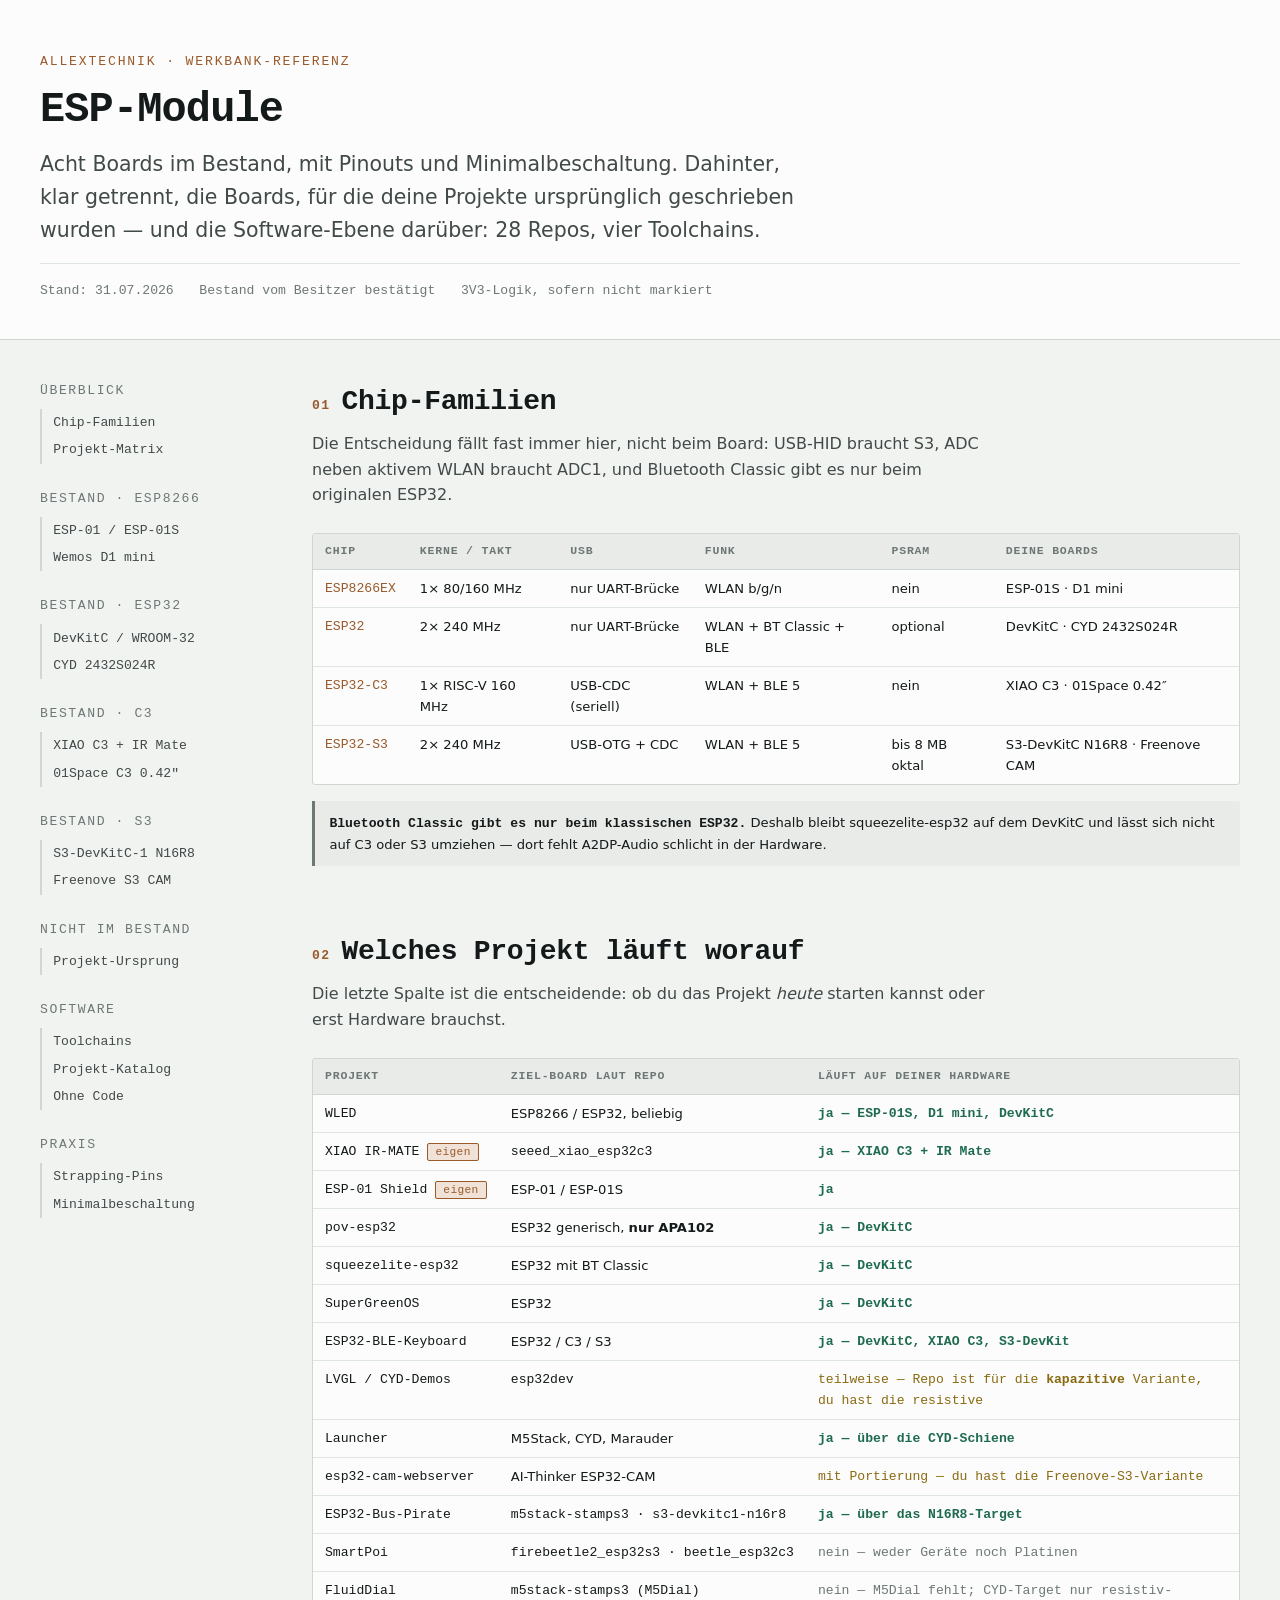
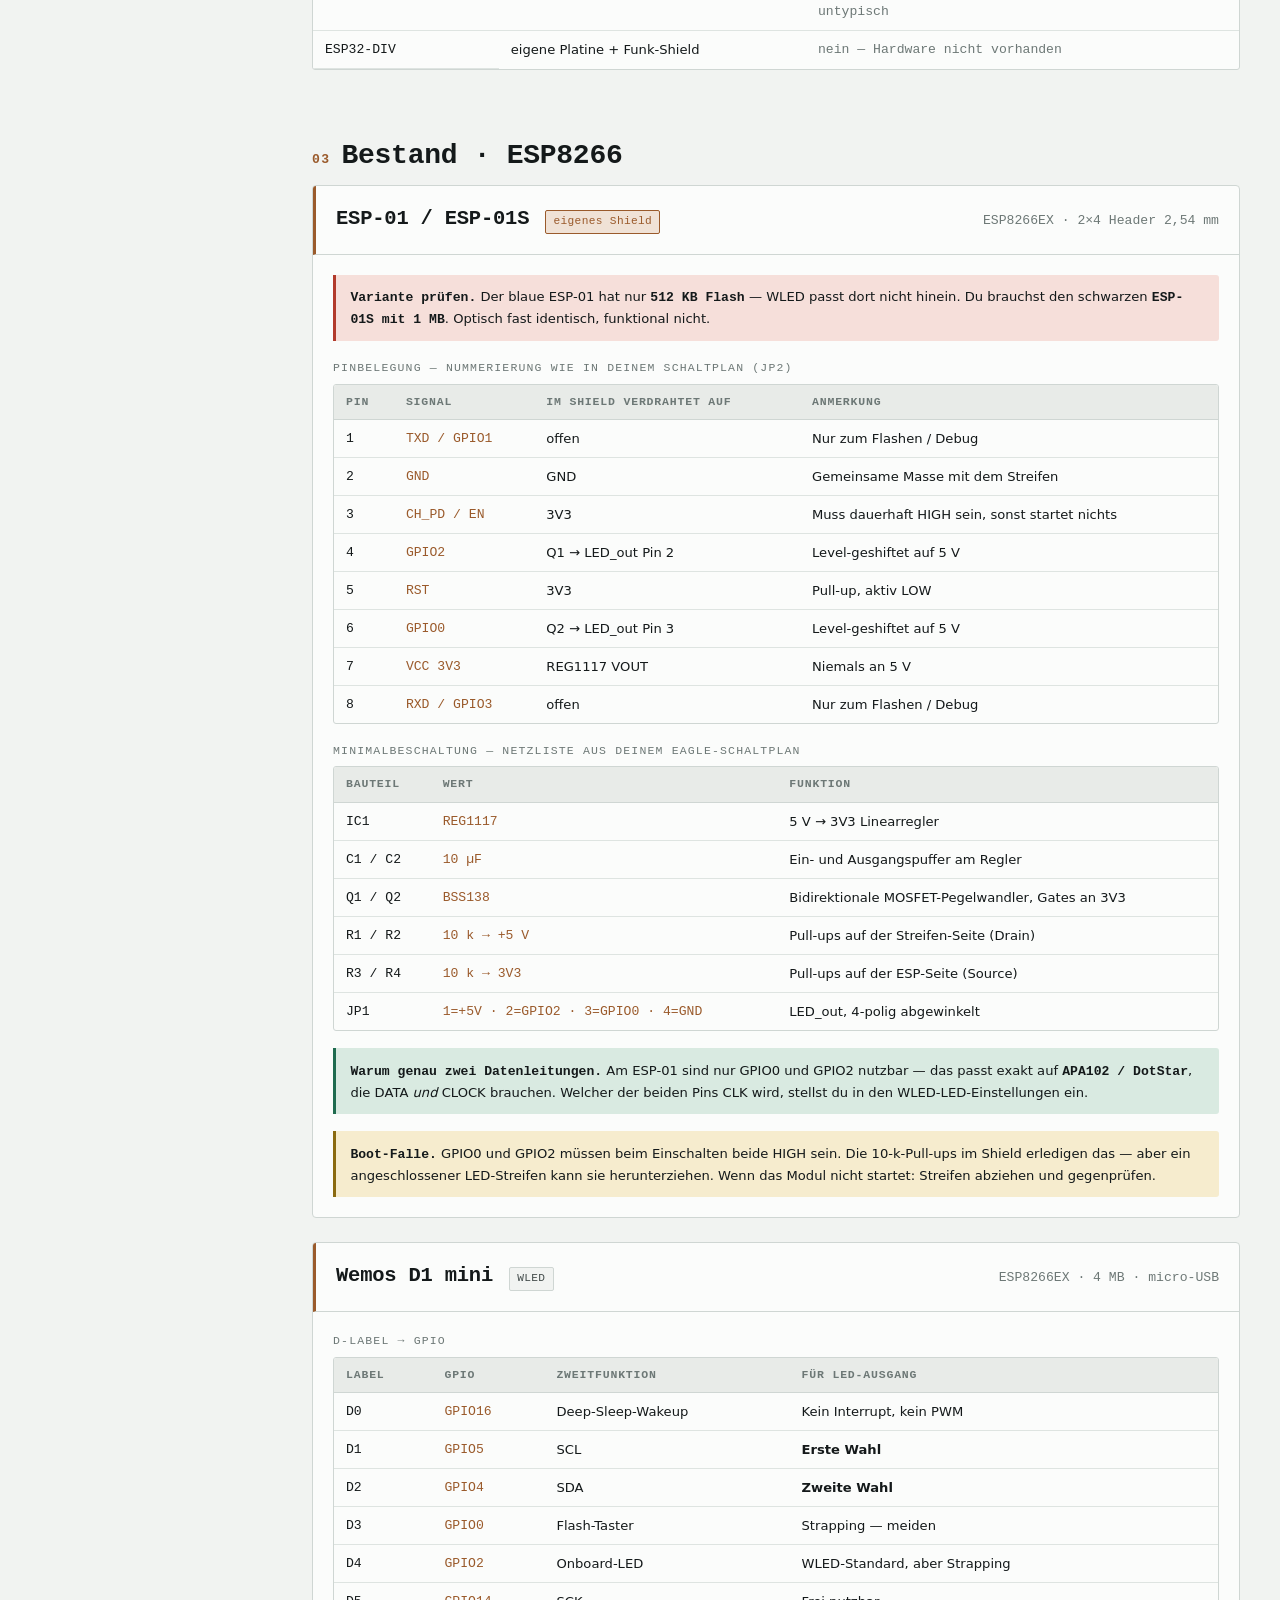
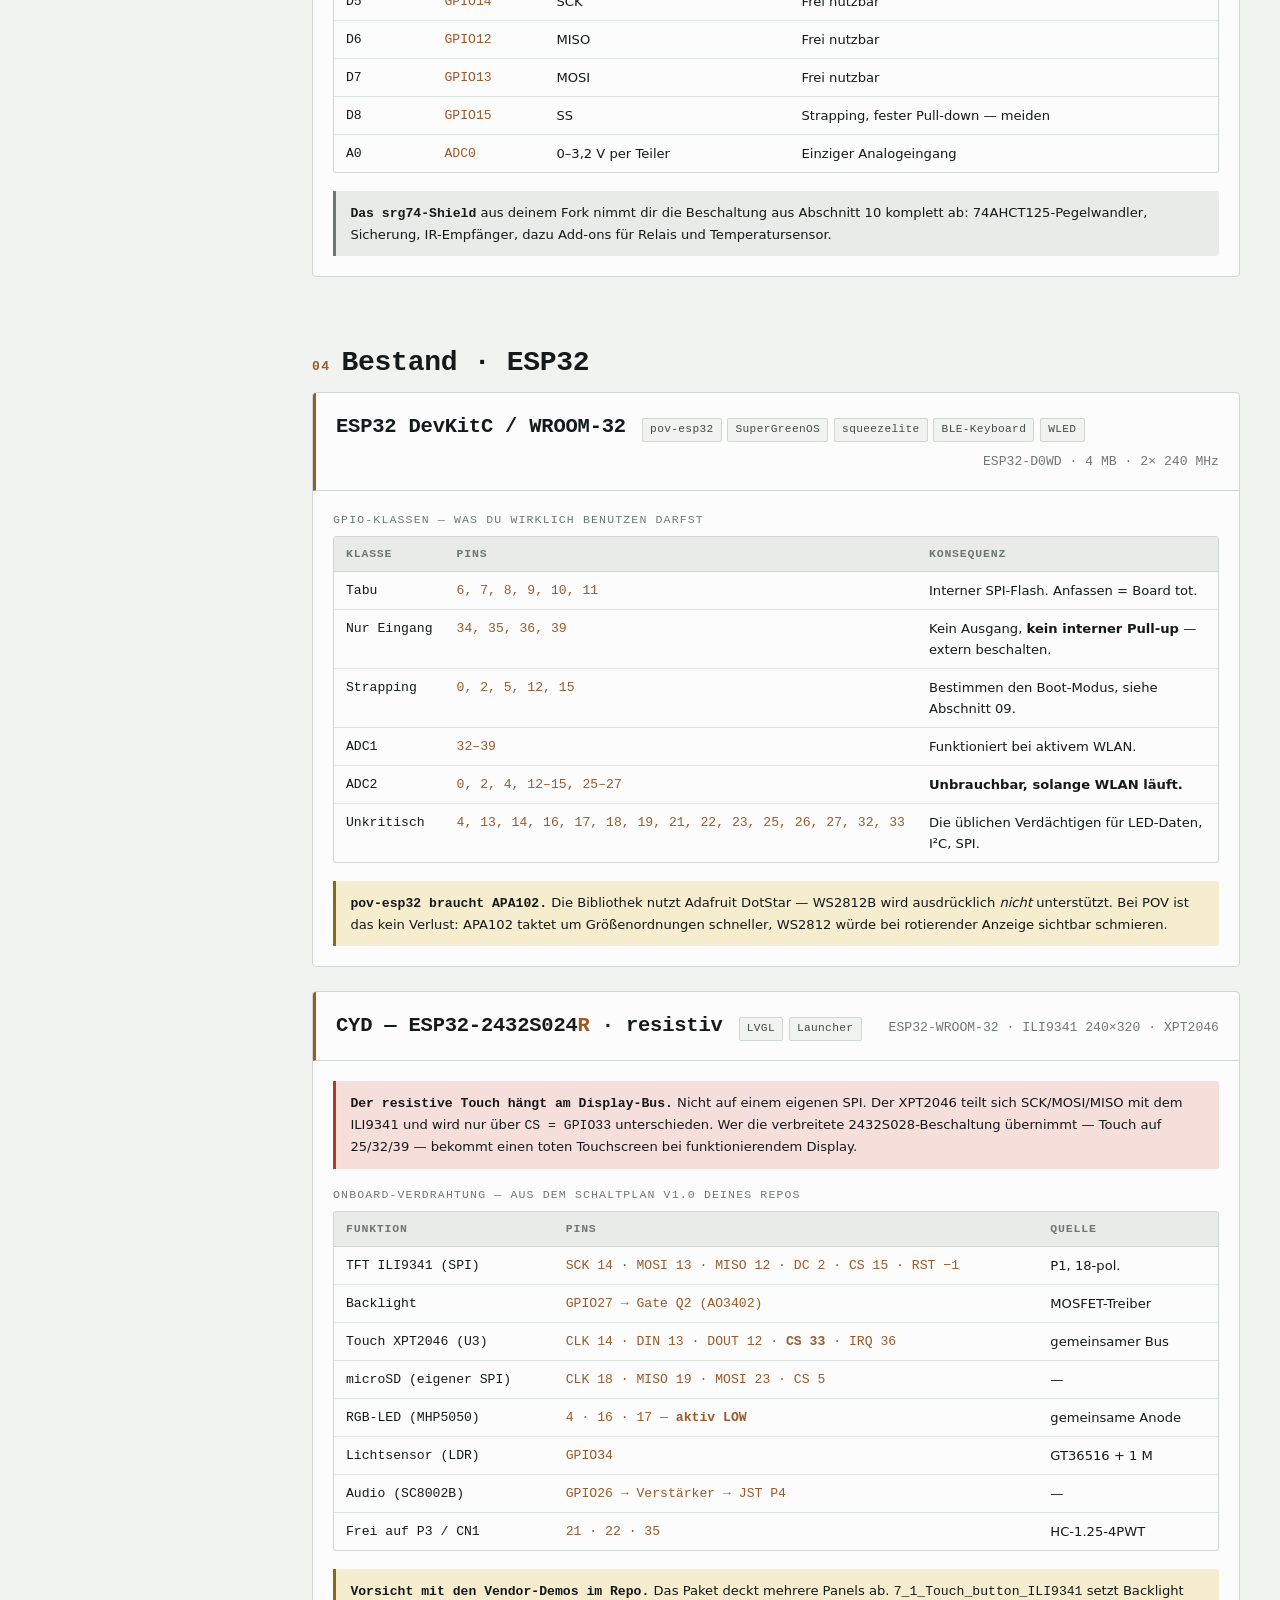
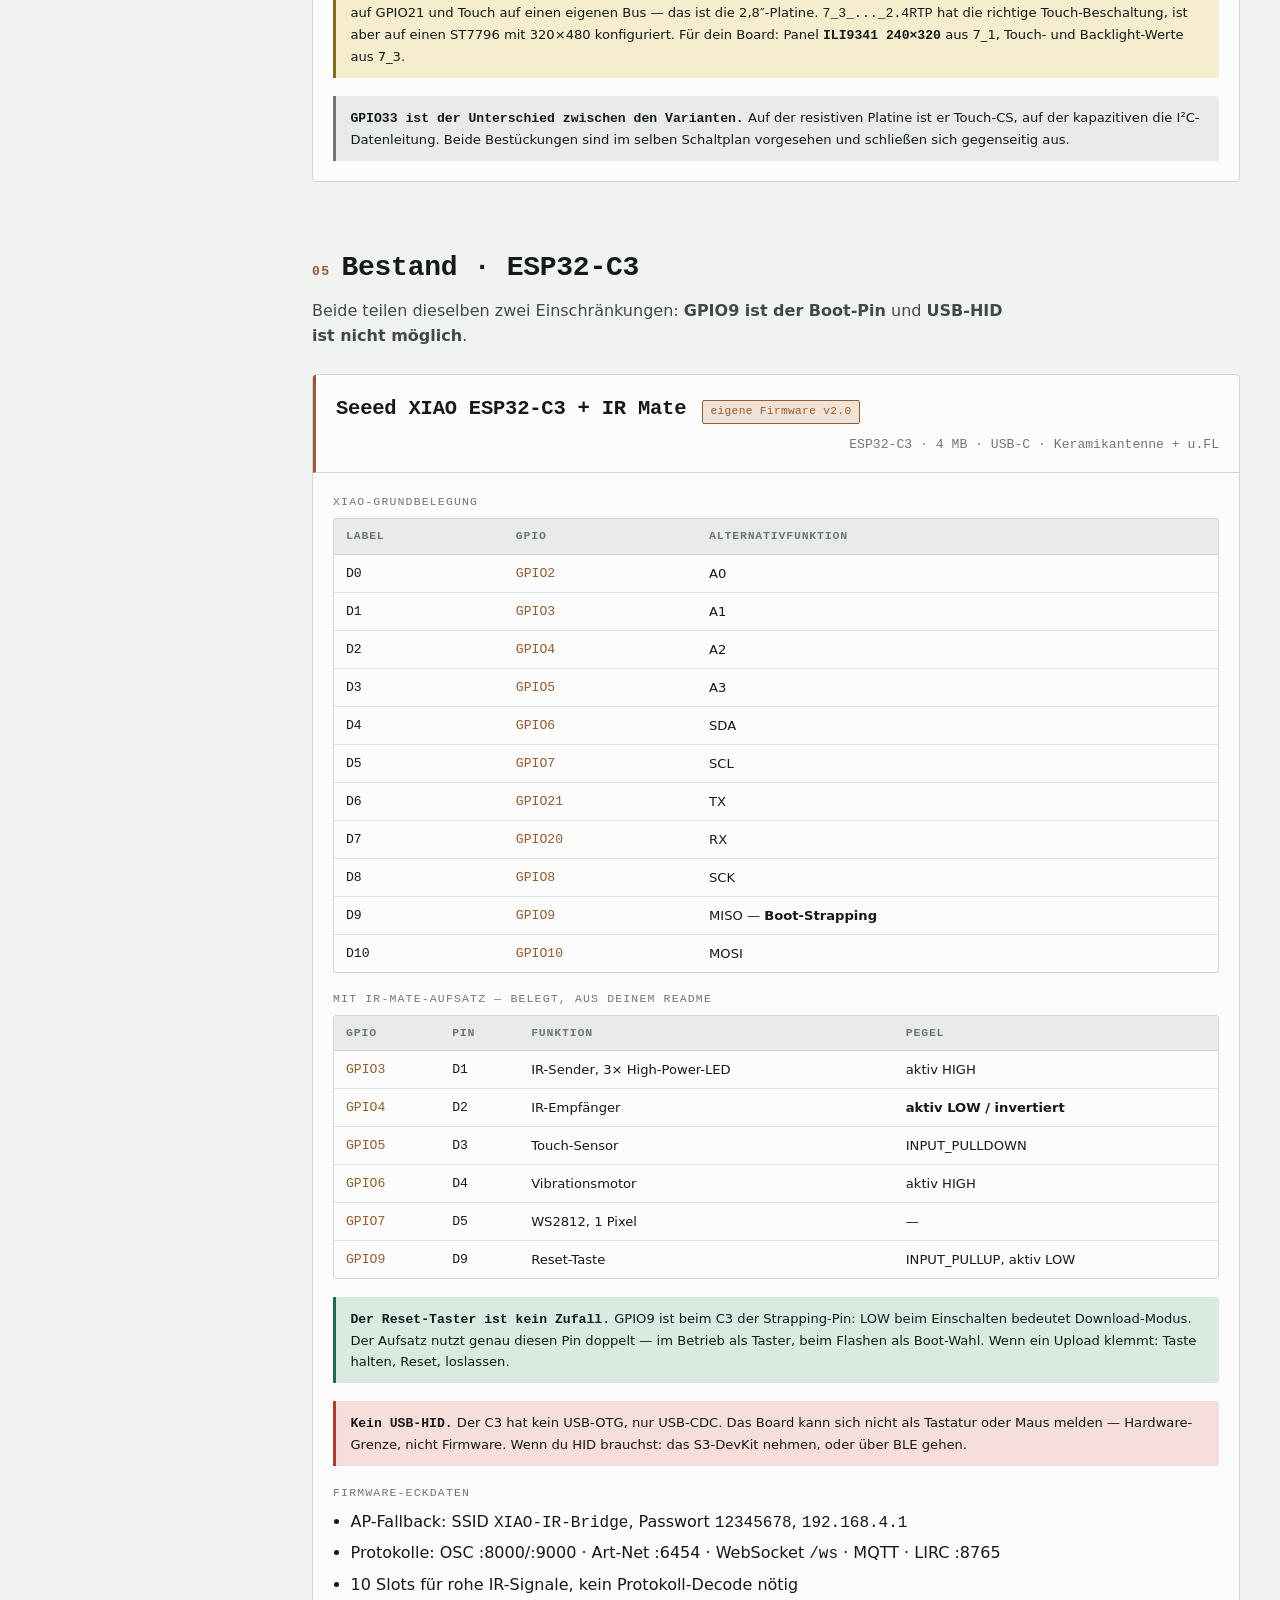
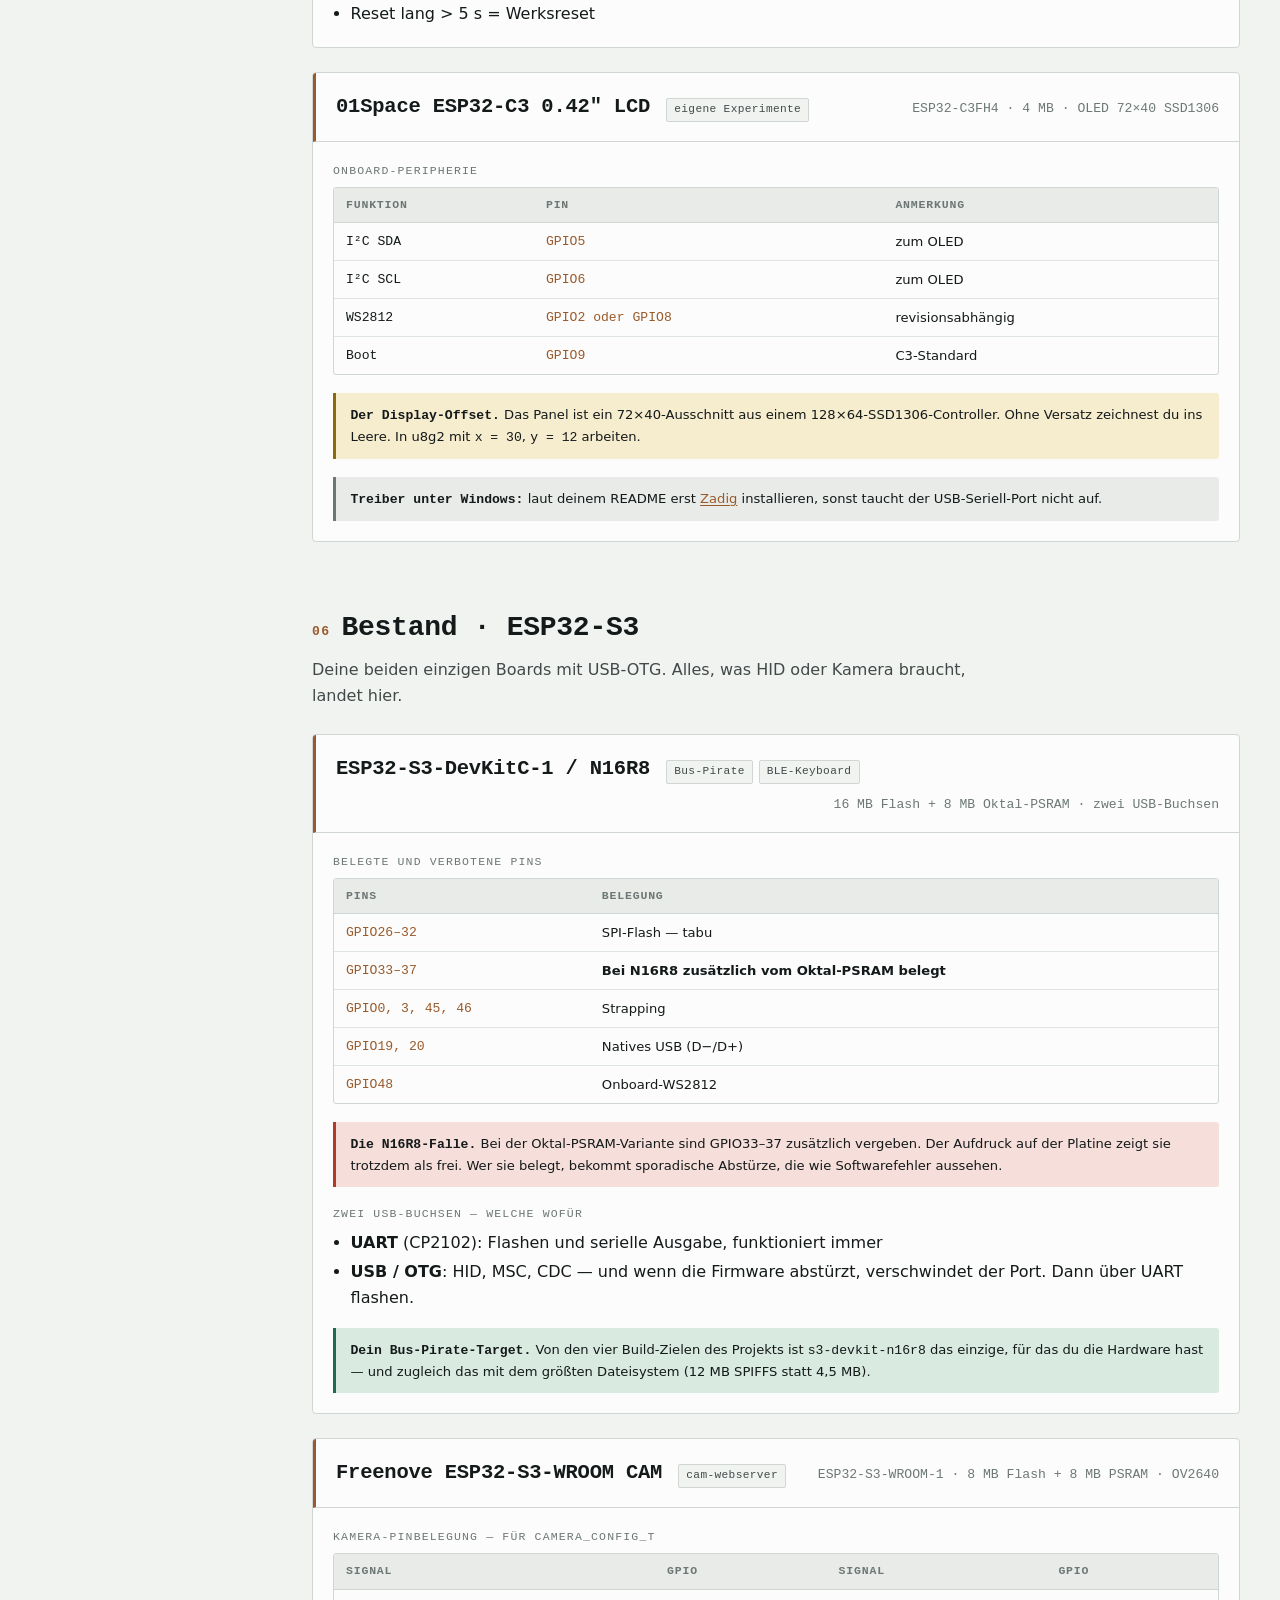
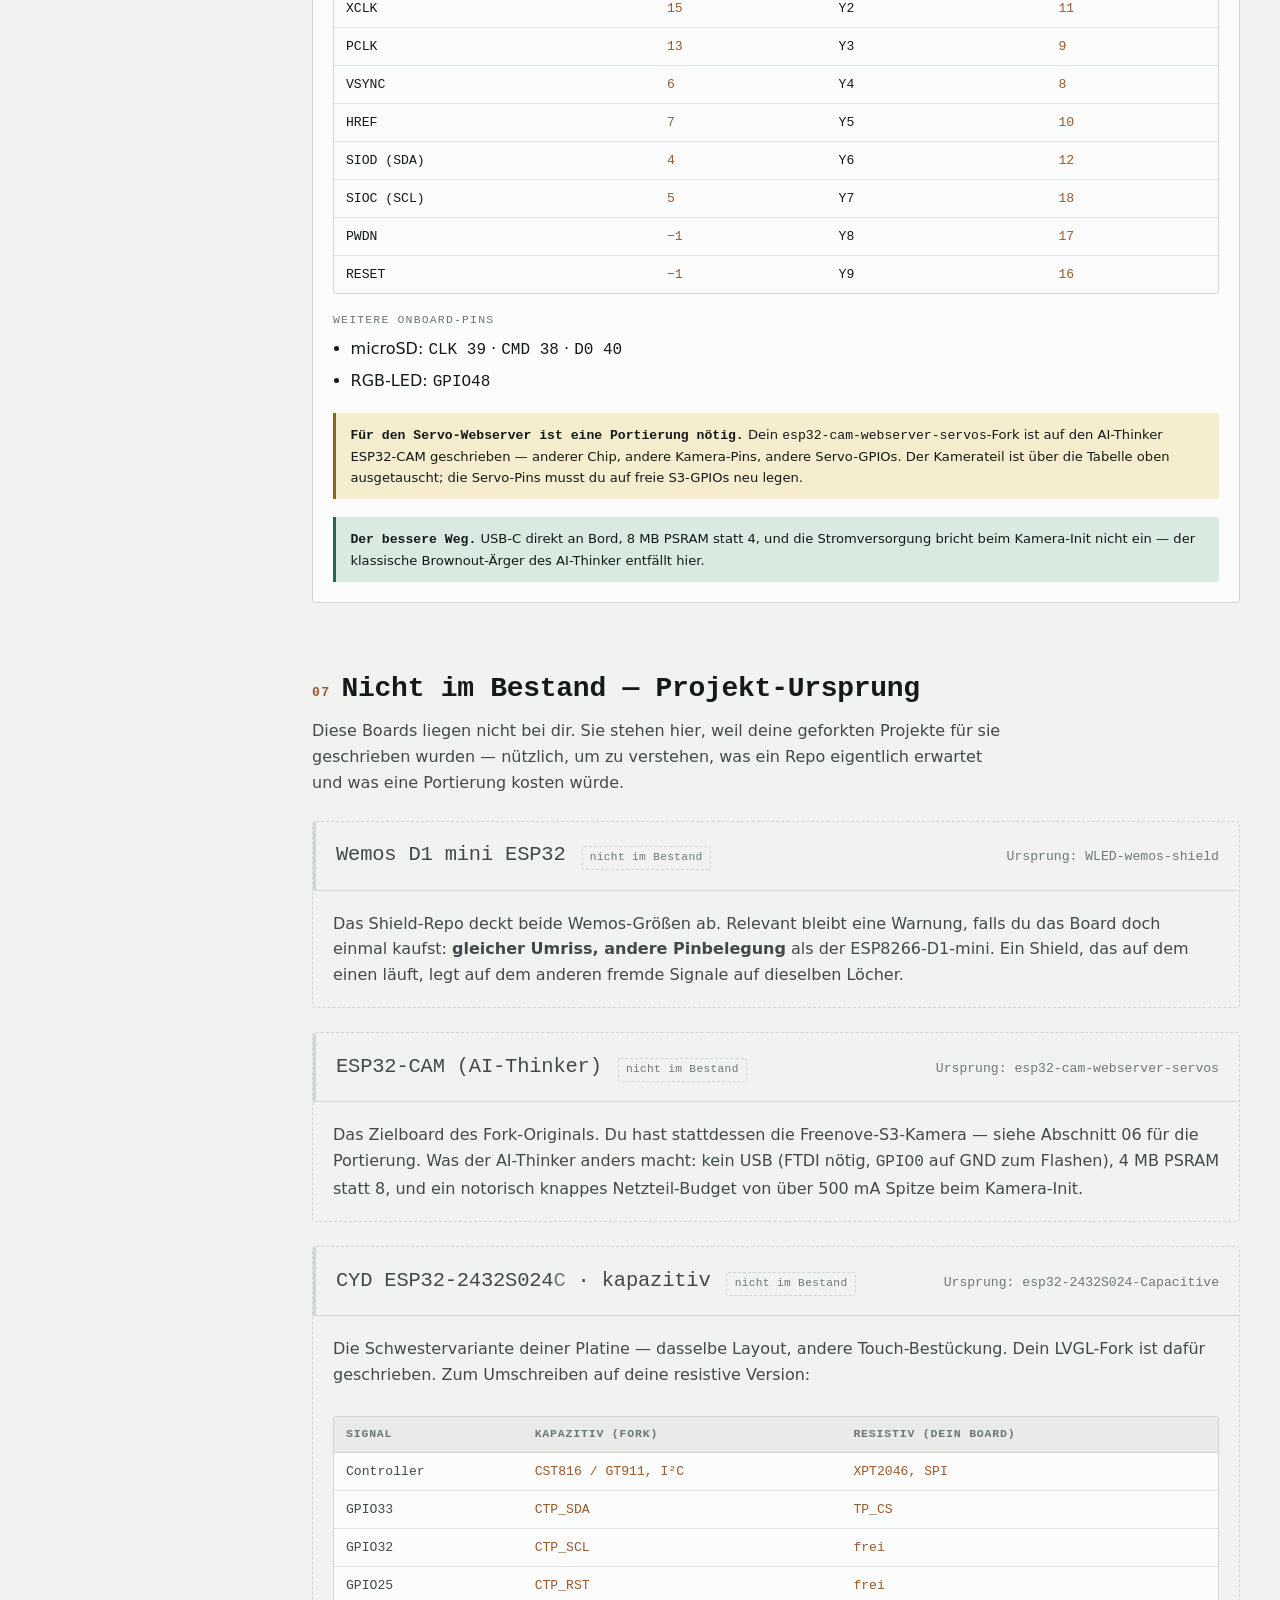
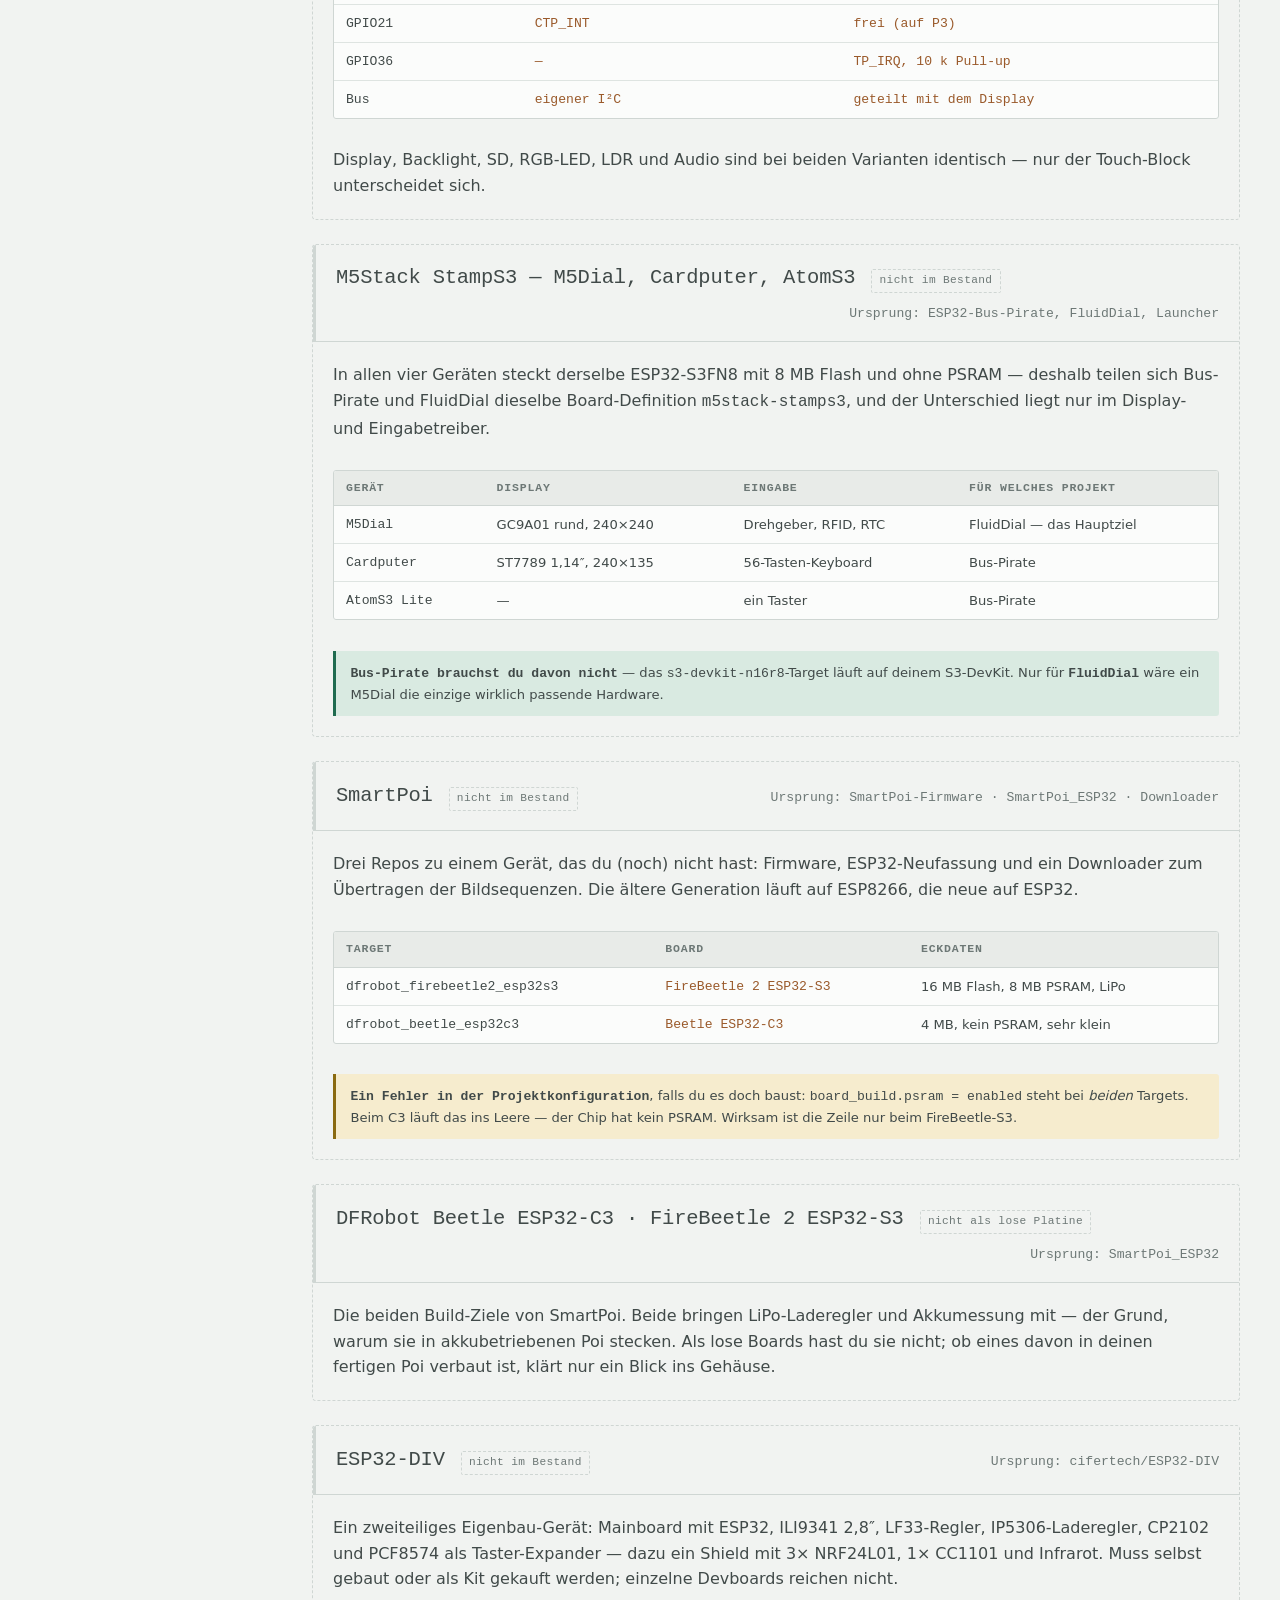
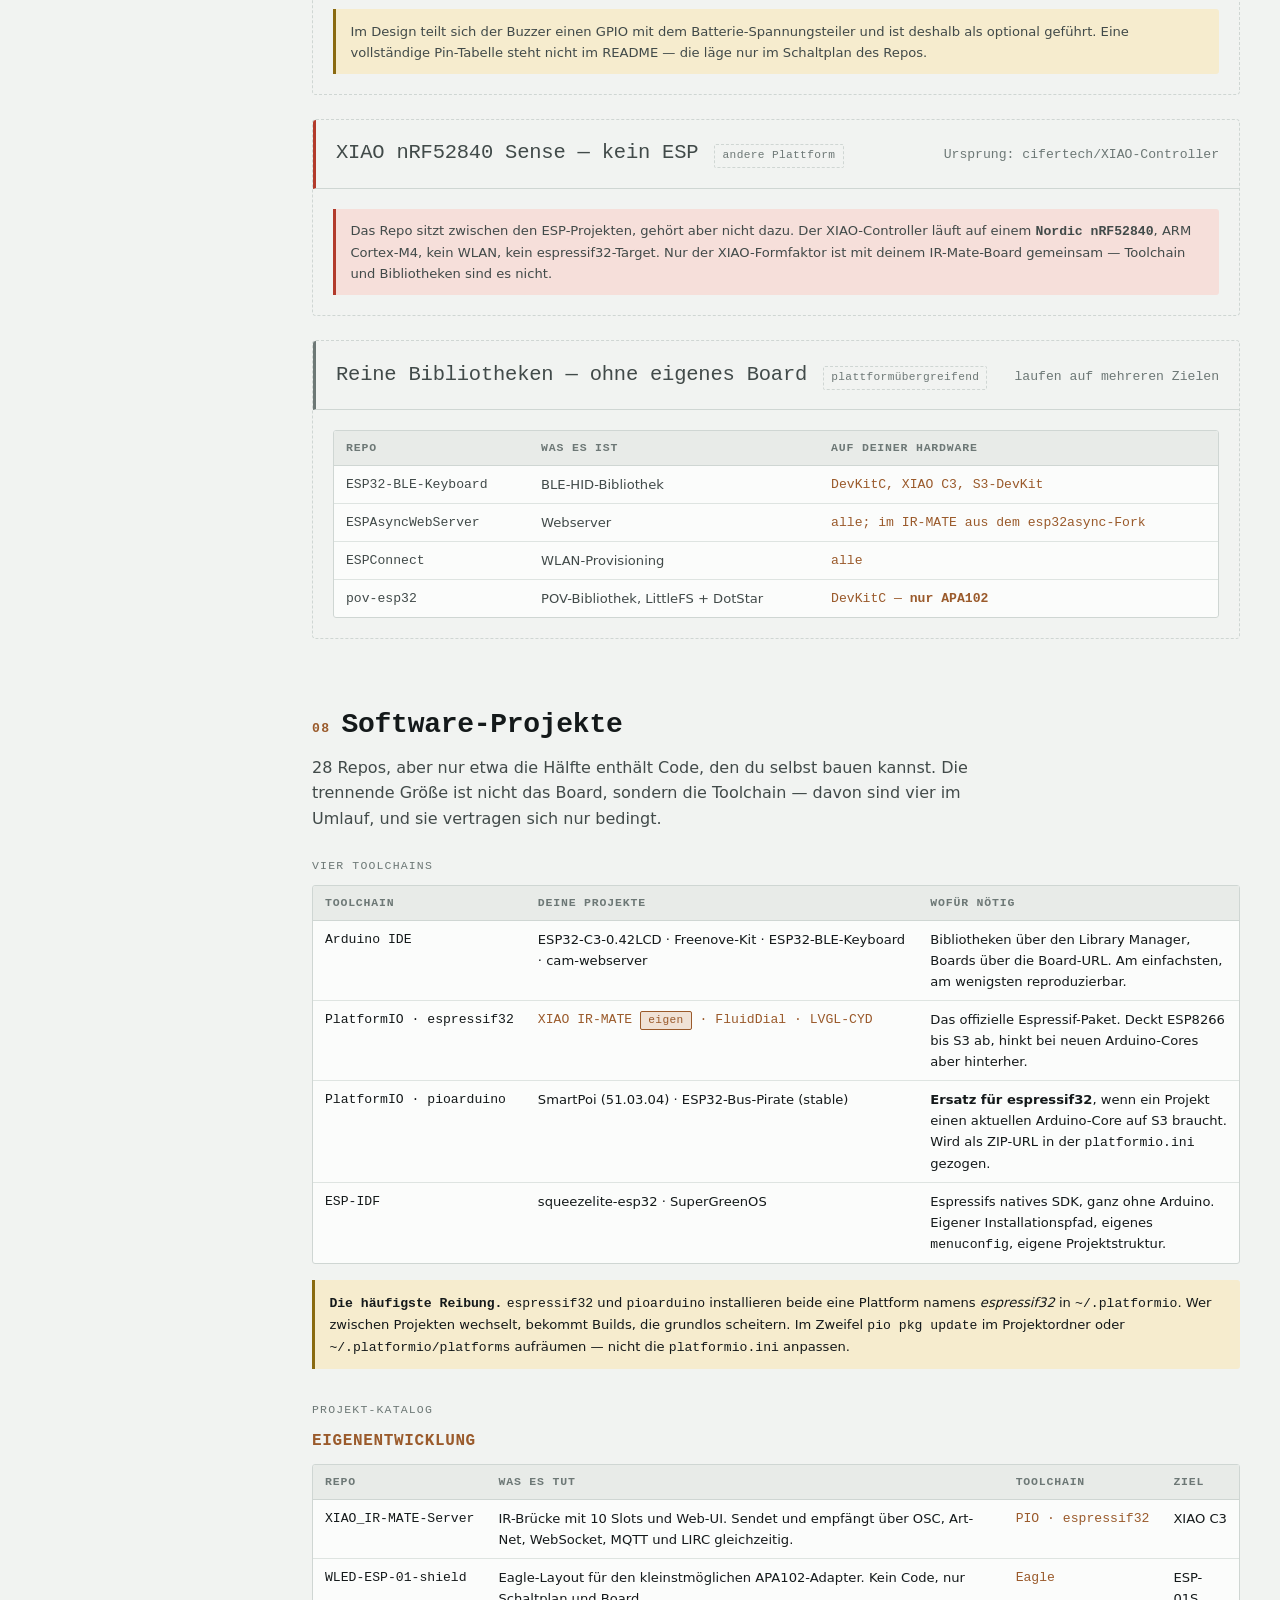
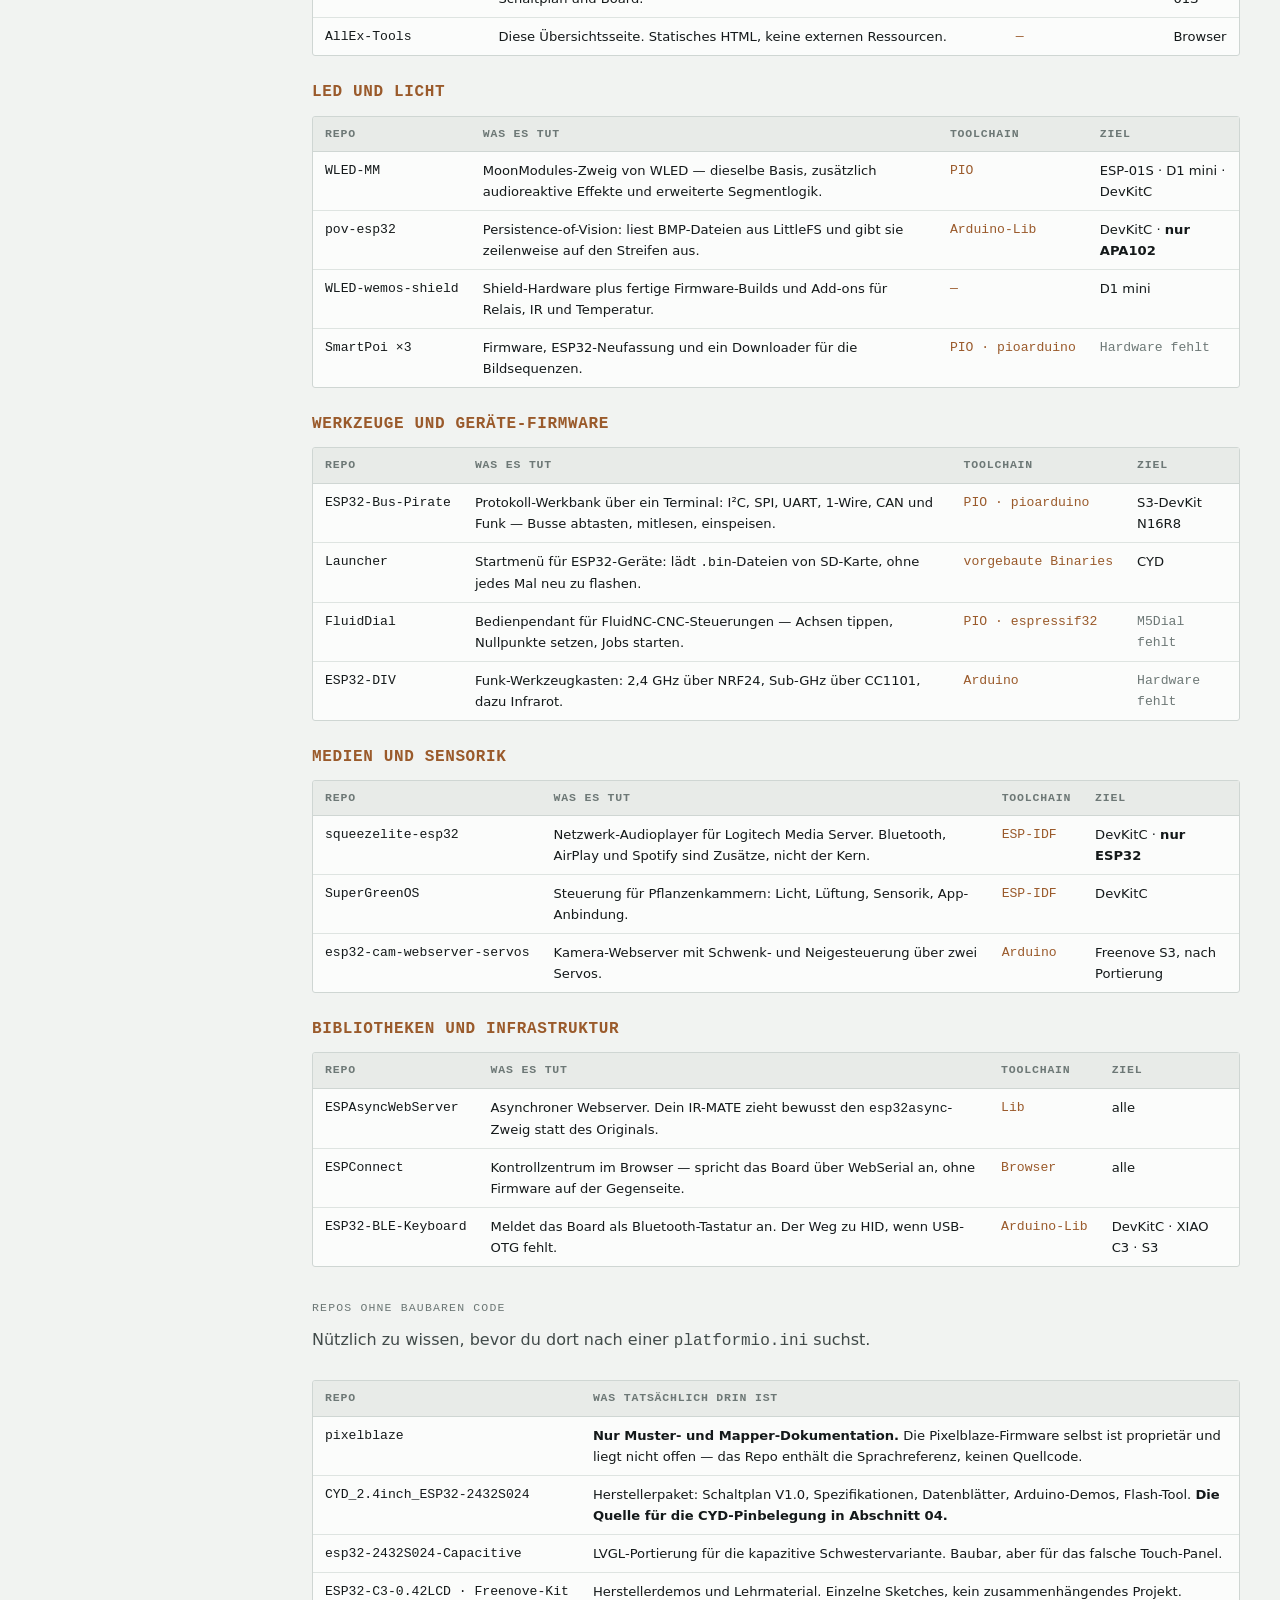
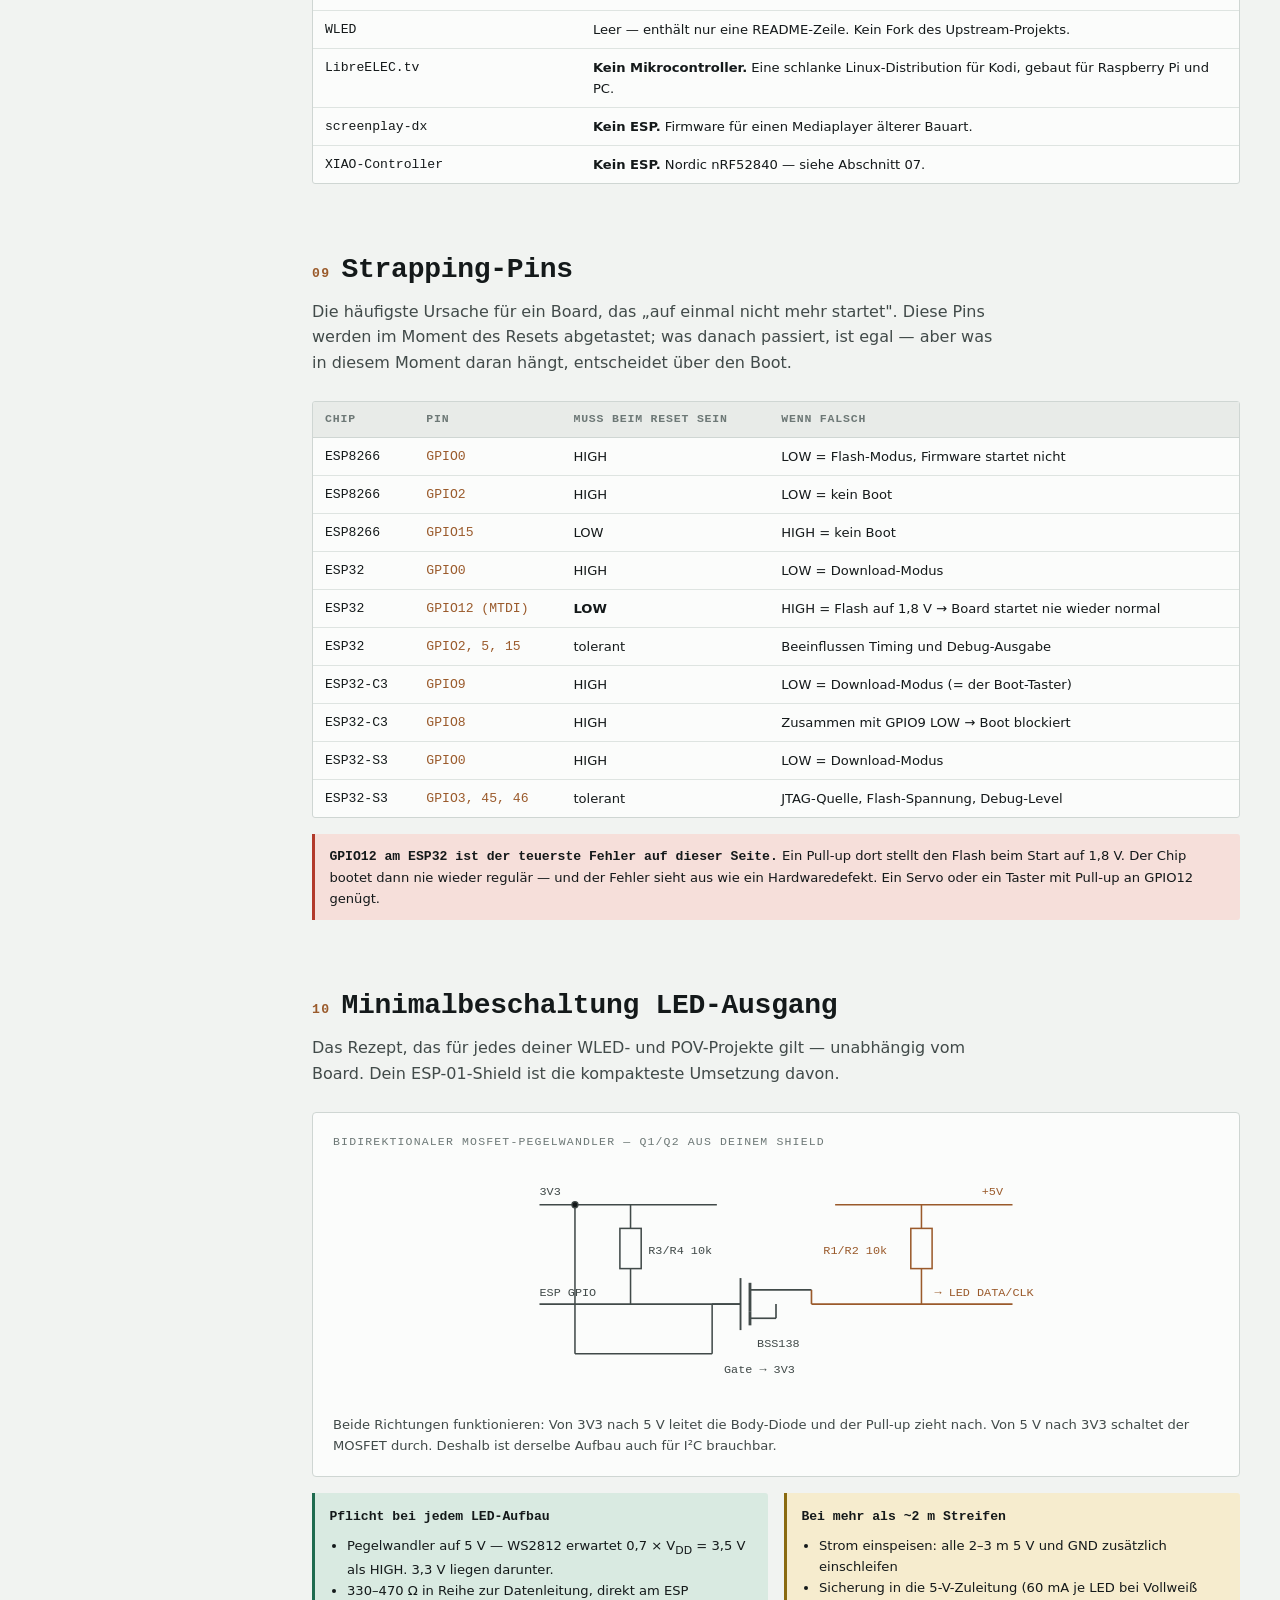
==== commit cb99341f: "Software-Ebene ergaenzen, SmartPoi aus dem Bestand nehmen SmartPoi ist doch nicht vorhanden - Karte " ====
--- a/index.html
+++ b/index.html
@@ -3,7 +3,7 @@
 <head>
 <meta charset="utf-8">
 <meta name="viewport" content="width=device-width, initial-scale=1">
-<meta name="description" content="ESP-Boards im Bestand mit Pinouts und Minimalbeschaltung, getrennt von den Boards, fuer die die geforkten Projekte urspruenglich geschrieben wurden.">
+<meta name="description" content="ESP-Boards im Bestand mit Pinouts und Minimalbeschaltung, getrennt vom Projekt-Ursprung, plus Katalog aller Software-Projekte nach Toolchain.">
 <meta name="color-scheme" content="light dark">
 <title>ESP-Hardware-Referenz — AllExTechnik</title>
 <style>
@@ -415,6 +415,9 @@
   .board.ref .board-body > p { margin: 0; }
   .chip.ref { border-style: dashed; color: var(--ink-3); background: transparent; }
   .matrix td.warnrow { color: var(--warn); font-family: var(--font-display); }
+  .matrix td.miss, td.miss { color: var(--ink-3); font-family: var(--font-display); }
+  .subsec { scroll-margin-top: 1.5rem; }
+  .subsec h3 { color: var(--copper); font-size: var(--step-0); letter-spacing: 0.04em; text-transform: uppercase; }
 </style>
 </head>
 <body>
@@ -422,7 +425,7 @@
   <div class="masthead-inner">
     <div class="eyebrow">AllExTechnik · Werkbank-Referenz</div>
     <h1>ESP-Module</h1>
-    <p class="lede">Neun Boards im Bestand, mit Pinouts und Minimalbeschaltung. Dahinter, klar getrennt, die Boards, für die deine Projekte ursprünglich geschrieben wurden — als Referenz, nicht als Inventar.</p>
+    <p class="lede">Acht Boards im Bestand, mit Pinouts und Minimalbeschaltung. Dahinter, klar getrennt, die Boards, für die deine Projekte ursprünglich geschrieben wurden — und die Software-Ebene darüber: 28 Repos, vier Toolchains.</p>
     <div class="masthead-meta">
       <span>Stand: 31.07.2026</span>
       <span>Bestand vom Besitzer bestätigt</span>
@@ -459,12 +462,14 @@
       <a href="#freenove">Freenove S3 CAM</a>
     </div>
     <div class="rail-group">
-      <div class="rail-title">Bestand · Geräte</div>
-      <a href="#smartpoi">SmartPoi</a>
+      <div class="rail-title">Nicht im Bestand</div>
+      <a href="#referenz">Projekt-Ursprung</a>
     </div>
     <div class="rail-group">
-      <div class="rail-title">Nicht im Bestand</div>
-      <a href="#referenz">Projekt-Ursprung</a>
+      <div class="rail-title">Software</div>
+      <a href="#toolchains">Toolchains</a>
+      <a href="#katalog">Projekt-Katalog</a>
+      <a href="#kein-code">Ohne Code</a>
     </div>
     <div class="rail-group">
       <div class="rail-title">Praxis</div>
@@ -530,7 +535,7 @@
             <tr><th scope="row">Launcher</th><td>M5Stack, CYD, Marauder</td><td class="hit">ja — über die CYD-Schiene</td></tr>
             <tr><th scope="row">esp32-cam-webserver</th><td>AI-Thinker ESP32-CAM</td><td class="warnrow">mit Portierung — du hast die Freenove-S3-Variante</td></tr>
             <tr><th scope="row">ESP32-Bus-Pirate</th><td class="pin">m5stack-stamps3 · s3-devkitc1-n16r8</td><td class="hit">ja — über das N16R8-Target</td></tr>
-            <tr><th scope="row">SmartPoi</th><td class="pin">firebeetle2_esp32s3 · beetle_esp32c3</td><td class="warnrow">Geräte da, lose Platinen nicht</td></tr>
+            <tr><th scope="row">SmartPoi</th><td class="pin">firebeetle2_esp32s3 · beetle_esp32c3</td><td class="miss">nein — weder Geräte noch Platinen</td></tr>
             <tr><th scope="row">FluidDial</th><td class="pin">m5stack-stamps3 (M5Dial)</td><td class="miss">nein — M5Dial fehlt; CYD-Target nur resistiv-untypisch</td></tr>
             <tr><th scope="row">ESP32-DIV</th><td>eigene Platine + Funk-Shield</td><td class="miss">nein — Hardware nicht vorhanden</td></tr>
           </tbody>
@@ -897,45 +902,9 @@
       </article>
     </section>
 
-    <!-- ══════════ BESTAND · GERÄTE ══════════ -->
-    <section id="bgeraete">
-      <h2><span class="num">07</span> Bestand · Fertige Geräte</h2>
-
-      <article class="board" id="smartpoi">
-        <div class="board-head">
-          <h3>SmartPoi</h3>
-          <div class="chips"><span class="chip">SmartPoi-Firmware</span><span class="chip">SmartPoi_ESP32</span><span class="chip">Downloader</span></div>
-          <div class="spec">fertig aufgebaut · Platine je nach Generation</div>
-        </div>
-        <div class="board-body">
-          <div class="note caution">
-            <p><strong>Offener Punkt: welche Platine steckt drin?</strong> Du hast die Poi als fertige Geräte, aber keine losen DFRobot-Boards. Die ältere SmartPoi-Generation läuft auf ESP8266, die neue auf ESP32. Bevor du <code>SmartPoi_ESP32</code> flashst, aufschrauben und nachsehen — die beiden Firmware-Zweige sind nicht austauschbar.</p>
-          </div>
-          <div class="field">
-            <div class="field-label">Build-Ziele des ESP32-Zweigs</div>
-            <div class="scroller">
-              <table>
-                <thead><tr><th>Target</th><th>Board</th><th>Eckdaten</th></tr></thead>
-                <tbody>
-                  <tr><td class="pin">dfrobot_firebeetle2_esp32s3</td><td class="gpio">FireBeetle 2 ESP32-S3</td><td>16 MB Flash, 8 MB PSRAM, LiPo</td></tr>
-                  <tr><td class="pin">dfrobot_beetle_esp32c3</td><td class="gpio">Beetle ESP32-C3</td><td>4 MB, kein PSRAM, sehr klein</td></tr>
-                </tbody>
-              </table>
-            </div>
-          </div>
-          <div class="note">
-            <p><strong>Toolchain-Detail:</strong> beide Targets bauen nicht mit dem offiziellen Espressif-Paket, sondern mit <code>pioarduino</code> 51.03.04, Dateisystem LittleFS. Ein PlatformIO-Standardsetup baut das Projekt nicht.</p>
-          </div>
-          <div class="note caution">
-            <p><strong>Ein Fehler in der Projektkonfiguration:</strong> <code>board_build.psram = enabled</code> steht bei <em>beiden</em> Targets. Beim C3 läuft das ins Leere — der Chip hat kein PSRAM. Wirksam ist die Zeile nur beim FireBeetle-S3.</p>
-          </div>
-        </div>
-      </article>
-    </section>
-
     <!-- ══════════ REFERENZ ══════════ -->
     <section id="referenz">
-      <h2><span class="num">08</span> Nicht im Bestand — Projekt-Ursprung</h2>
+      <h2><span class="num">07</span> Nicht im Bestand — Projekt-Ursprung</h2>
       <p class="section-note">Diese Boards liegen nicht bei dir. Sie stehen hier, weil deine geforkten Projekte für sie geschrieben wurden — nützlich, um zu verstehen, was ein Repo eigentlich erwartet und was eine Portierung kosten würde.</p>
 
       <article class="board ref">
@@ -1010,6 +979,29 @@
         </div>
       </article>
 
+      <article class="board ref" id="smartpoi">
+        <div class="board-head">
+          <h3>SmartPoi</h3>
+          <div class="chips"><span class="chip ref">nicht im Bestand</span></div>
+          <div class="spec">Ursprung: SmartPoi-Firmware · SmartPoi_ESP32 · Downloader</div>
+        </div>
+        <div class="board-body">
+          <p>Drei Repos zu einem Gerät, das du (noch) nicht hast: Firmware, ESP32-Neufassung und ein Downloader zum Übertragen der Bildsequenzen. Die ältere Generation läuft auf ESP8266, die neue auf ESP32.</p>
+          <div class="scroller" style="margin-top:0.7rem">
+            <table>
+              <thead><tr><th>Target</th><th>Board</th><th>Eckdaten</th></tr></thead>
+              <tbody>
+                <tr><td class="pin">dfrobot_firebeetle2_esp32s3</td><td class="gpio">FireBeetle 2 ESP32-S3</td><td>16 MB Flash, 8 MB PSRAM, LiPo</td></tr>
+                <tr><td class="pin">dfrobot_beetle_esp32c3</td><td class="gpio">Beetle ESP32-C3</td><td>4 MB, kein PSRAM, sehr klein</td></tr>
+              </tbody>
+            </table>
+          </div>
+          <div class="note caution" style="margin-top:0.8rem">
+            <p><strong>Ein Fehler in der Projektkonfiguration</strong>, falls du es doch baust: <code>board_build.psram = enabled</code> steht bei <em>beiden</em> Targets. Beim C3 läuft das ins Leere — der Chip hat kein PSRAM. Wirksam ist die Zeile nur beim FireBeetle-S3.</p>
+          </div>
+        </div>
+      </article>
+
       <article class="board ref">
         <div class="board-head">
           <h3>DFRobot Beetle ESP32-C3 · FireBeetle 2 ESP32-S3</h3>
@@ -1068,6 +1060,242 @@
           </div>
         </div>
       </article>
+    </section>
+    <!-- ══════════ SOFTWARE ══════════ -->
+    <section id="software">
+      <h2><span class="num">08</span> Software-Projekte</h2>
+      <p class="section-note">28 Repos, aber nur etwa die Hälfte enthält Code, den du selbst bauen kannst. Die trennende Größe ist nicht das Board, sondern die Toolchain — davon sind vier im Umlauf, und sie vertragen sich nur bedingt.</p>
+
+      <div class="subsec" id="toolchains">
+        <div class="field-label" style="margin-bottom:0.6rem">Vier Toolchains</div>
+        <div class="scroller">
+          <table>
+            <thead>
+              <tr><th>Toolchain</th><th>Deine Projekte</th><th>Wofür nötig</th></tr>
+            </thead>
+            <tbody>
+              <tr>
+                <td class="pin">Arduino IDE</td>
+                <td>ESP32-C3-0.42LCD · Freenove-Kit · ESP32-BLE-Keyboard · cam-webserver</td>
+                <td>Bibliotheken über den Library Manager, Boards über die Board-URL. Am einfachsten, am wenigsten reproduzierbar.</td>
+              </tr>
+              <tr>
+                <td class="pin">PlatformIO · espressif32</td>
+                <td class="gpio">XIAO IR-MATE <span class="chip own">eigen</span> · FluidDial · LVGL-CYD</td>
+                <td>Das offizielle Espressif-Paket. Deckt ESP8266 bis S3 ab, hinkt bei neuen Arduino-Cores aber hinterher.</td>
+              </tr>
+              <tr>
+                <td class="pin">PlatformIO · pioarduino</td>
+                <td>SmartPoi (51.03.04) · ESP32-Bus-Pirate (stable)</td>
+                <td><strong>Ersatz für espressif32</strong>, wenn ein Projekt einen aktuellen Arduino-Core auf S3 braucht. Wird als ZIP-URL in der <code>platformio.ini</code> gezogen.</td>
+              </tr>
+              <tr>
+                <td class="pin">ESP-IDF</td>
+                <td>squeezelite-esp32 · SuperGreenOS</td>
+                <td>Espressifs natives SDK, ganz ohne Arduino. Eigener Installationspfad, eigenes <code>menuconfig</code>, eigene Projektstruktur.</td>
+              </tr>
+            </tbody>
+          </table>
+        </div>
+        <div class="note caution" style="margin-top:1rem">
+          <p><strong>Die häufigste Reibung.</strong> <code>espressif32</code> und <code>pioarduino</code> installieren beide eine Plattform namens <em>espressif32</em> in <code>~/.platformio</code>. Wer zwischen Projekten wechselt, bekommt Builds, die grundlos scheitern. Im Zweifel <code>pio pkg update</code> im Projektordner oder <code>~/.platformio/platforms</code> aufräumen — nicht die <code>platformio.ini</code> anpassen.</p>
+        </div>
+      </div>
+
+      <div class="subsec" id="katalog" style="margin-top:2rem">
+        <div class="field-label" style="margin-bottom:0.6rem">Projekt-Katalog</div>
+
+        <h3 style="margin-bottom:0.6rem">Eigenentwicklung</h3>
+        <div class="scroller">
+          <table>
+            <thead><tr><th>Repo</th><th>Was es tut</th><th>Toolchain</th><th>Ziel</th></tr></thead>
+            <tbody>
+              <tr>
+                <td class="pin">XIAO_IR-MATE-Server</td>
+                <td>IR-Brücke mit 10 Slots und Web-UI. Sendet und empfängt über OSC, Art-Net, WebSocket, MQTT und LIRC gleichzeitig.</td>
+                <td class="gpio">PIO · espressif32</td>
+                <td>XIAO C3</td>
+              </tr>
+              <tr>
+                <td class="pin">WLED-ESP-01-shield</td>
+                <td>Eagle-Layout für den kleinstmöglichen APA102-Adapter. Kein Code, nur Schaltplan und Board.</td>
+                <td class="gpio">Eagle</td>
+                <td>ESP-01S</td>
+              </tr>
+              <tr>
+                <td class="pin">AllEx-Tools</td>
+                <td>Diese Übersichtsseite. Statisches HTML, keine externen Ressourcen.</td>
+                <td class="gpio">—</td>
+                <td>Browser</td>
+              </tr>
+            </tbody>
+          </table>
+        </div>
+
+        <h3 style="margin:1.5rem 0 0.6rem">LED und Licht</h3>
+        <div class="scroller">
+          <table>
+            <thead><tr><th>Repo</th><th>Was es tut</th><th>Toolchain</th><th>Ziel</th></tr></thead>
+            <tbody>
+              <tr>
+                <td class="pin">WLED-MM</td>
+                <td>MoonModules-Zweig von WLED — dieselbe Basis, zusätzlich audioreaktive Effekte und erweiterte Segmentlogik.</td>
+                <td class="gpio">PIO</td>
+                <td>ESP-01S · D1 mini · DevKitC</td>
+              </tr>
+              <tr>
+                <td class="pin">pov-esp32</td>
+                <td>Persistence-of-Vision: liest BMP-Dateien aus LittleFS und gibt sie zeilenweise auf den Streifen aus.</td>
+                <td class="gpio">Arduino-Lib</td>
+                <td>DevKitC · <strong>nur APA102</strong></td>
+              </tr>
+              <tr>
+                <td class="pin">WLED-wemos-shield</td>
+                <td>Shield-Hardware plus fertige Firmware-Builds und Add-ons für Relais, IR und Temperatur.</td>
+                <td class="gpio">—</td>
+                <td>D1 mini</td>
+              </tr>
+              <tr>
+                <td class="pin">SmartPoi ×3</td>
+                <td>Firmware, ESP32-Neufassung und ein Downloader für die Bildsequenzen.</td>
+                <td class="gpio">PIO · pioarduino</td>
+                <td class="miss">Hardware fehlt</td>
+              </tr>
+            </tbody>
+          </table>
+        </div>
+
+        <h3 style="margin:1.5rem 0 0.6rem">Werkzeuge und Geräte-Firmware</h3>
+        <div class="scroller">
+          <table>
+            <thead><tr><th>Repo</th><th>Was es tut</th><th>Toolchain</th><th>Ziel</th></tr></thead>
+            <tbody>
+              <tr>
+                <td class="pin">ESP32-Bus-Pirate</td>
+                <td>Protokoll-Werkbank über ein Terminal: I²C, SPI, UART, 1-Wire, CAN und Funk — Busse abtasten, mitlesen, einspeisen.</td>
+                <td class="gpio">PIO · pioarduino</td>
+                <td>S3-DevKit N16R8</td>
+              </tr>
+              <tr>
+                <td class="pin">Launcher</td>
+                <td>Startmenü für ESP32-Geräte: lädt <code>.bin</code>-Dateien von SD-Karte, ohne jedes Mal neu zu flashen.</td>
+                <td class="gpio">vorgebaute Binaries</td>
+                <td>CYD</td>
+              </tr>
+              <tr>
+                <td class="pin">FluidDial</td>
+                <td>Bedienpendant für FluidNC-CNC-Steuerungen — Achsen tippen, Nullpunkte setzen, Jobs starten.</td>
+                <td class="gpio">PIO · espressif32</td>
+                <td class="miss">M5Dial fehlt</td>
+              </tr>
+              <tr>
+                <td class="pin">ESP32-DIV</td>
+                <td>Funk-Werkzeugkasten: 2,4 GHz über NRF24, Sub-GHz über CC1101, dazu Infrarot.</td>
+                <td class="gpio">Arduino</td>
+                <td class="miss">Hardware fehlt</td>
+              </tr>
+            </tbody>
+          </table>
+        </div>
+
+        <h3 style="margin:1.5rem 0 0.6rem">Medien und Sensorik</h3>
+        <div class="scroller">
+          <table>
+            <thead><tr><th>Repo</th><th>Was es tut</th><th>Toolchain</th><th>Ziel</th></tr></thead>
+            <tbody>
+              <tr>
+                <td class="pin">squeezelite-esp32</td>
+                <td>Netzwerk-Audioplayer für Logitech Media Server. Bluetooth, AirPlay und Spotify sind Zusätze, nicht der Kern.</td>
+                <td class="gpio">ESP-IDF</td>
+                <td>DevKitC · <strong>nur ESP32</strong></td>
+              </tr>
+              <tr>
+                <td class="pin">SuperGreenOS</td>
+                <td>Steuerung für Pflanzenkammern: Licht, Lüftung, Sensorik, App-Anbindung.</td>
+                <td class="gpio">ESP-IDF</td>
+                <td>DevKitC</td>
+              </tr>
+              <tr>
+                <td class="pin">esp32-cam-webserver-servos</td>
+                <td>Kamera-Webserver mit Schwenk- und Neigesteuerung über zwei Servos.</td>
+                <td class="gpio">Arduino</td>
+                <td>Freenove S3, nach Portierung</td>
+              </tr>
+            </tbody>
+          </table>
+        </div>
+
+        <h3 style="margin:1.5rem 0 0.6rem">Bibliotheken und Infrastruktur</h3>
+        <div class="scroller">
+          <table>
+            <thead><tr><th>Repo</th><th>Was es tut</th><th>Toolchain</th><th>Ziel</th></tr></thead>
+            <tbody>
+              <tr>
+                <td class="pin">ESPAsyncWebServer</td>
+                <td>Asynchroner Webserver. Dein IR-MATE zieht bewusst den <code>esp32async</code>-Zweig statt des Originals.</td>
+                <td class="gpio">Lib</td>
+                <td>alle</td>
+              </tr>
+              <tr>
+                <td class="pin">ESPConnect</td>
+                <td>Kontrollzentrum im Browser — spricht das Board über WebSerial an, ohne Firmware auf der Gegenseite.</td>
+                <td class="gpio">Browser</td>
+                <td>alle</td>
+              </tr>
+              <tr>
+                <td class="pin">ESP32-BLE-Keyboard</td>
+                <td>Meldet das Board als Bluetooth-Tastatur an. Der Weg zu HID, wenn USB-OTG fehlt.</td>
+                <td class="gpio">Arduino-Lib</td>
+                <td>DevKitC · XIAO C3 · S3</td>
+              </tr>
+            </tbody>
+          </table>
+        </div>
+      </div>
+
+      <div class="subsec" id="kein-code" style="margin-top:2rem">
+        <div class="field-label" style="margin-bottom:0.6rem">Repos ohne baubaren Code</div>
+        <p class="section-note">Nützlich zu wissen, bevor du dort nach einer <code>platformio.ini</code> suchst.</p>
+        <div class="scroller">
+          <table>
+            <thead><tr><th>Repo</th><th>Was tatsächlich drin ist</th></tr></thead>
+            <tbody>
+              <tr>
+                <td class="pin">pixelblaze</td>
+                <td><strong>Nur Muster- und Mapper-Dokumentation.</strong> Die Pixelblaze-Firmware selbst ist proprietär und liegt nicht offen — das Repo enthält die Sprachreferenz, keinen Quellcode.</td>
+              </tr>
+              <tr>
+                <td class="pin">CYD_2.4inch_ESP32-2432S024</td>
+                <td>Herstellerpaket: Schaltplan V1.0, Spezifikationen, Datenblätter, Arduino-Demos, Flash-Tool. <strong>Die Quelle für die CYD-Pinbelegung in Abschnitt 04.</strong></td>
+              </tr>
+              <tr>
+                <td class="pin">esp32-2432S024-Capacitive</td>
+                <td>LVGL-Portierung für die kapazitive Schwestervariante. Baubar, aber für das falsche Touch-Panel.</td>
+              </tr>
+              <tr>
+                <td class="pin">ESP32-C3-0.42LCD · Freenove-Kit</td>
+                <td>Herstellerdemos und Lehrmaterial. Einzelne Sketches, kein zusammenhängendes Projekt.</td>
+              </tr>
+              <tr>
+                <td class="pin">WLED</td>
+                <td>Leer — enthält nur eine README-Zeile. Kein Fork des Upstream-Projekts.</td>
+              </tr>
+              <tr>
+                <td class="pin">LibreELEC.tv</td>
+                <td><strong>Kein Mikrocontroller.</strong> Eine schlanke Linux-Distribution für Kodi, gebaut für Raspberry Pi und PC.</td>
+              </tr>
+              <tr>
+                <td class="pin">screenplay-dx</td>
+                <td><strong>Kein ESP.</strong> Firmware für einen Mediaplayer älterer Bauart.</td>
+              </tr>
+              <tr>
+                <td class="pin">XIAO-Controller</td>
+                <td><strong>Kein ESP.</strong> Nordic nRF52840 — siehe Abschnitt 07.</td>
+              </tr>
+            </tbody>
+          </table>
+        </div>
+      </div>
     </section>
 
 <!-- ══════════ STRAPPING ══════════ -->
@@ -1181,13 +1409,9 @@
 
     
     <footer>
-      <p><strong>Bestand.</strong> Neun Positionen, vom Besitzer bestätigt: ESP-01/ESP-01S, Wemos D1 mini, ESP32 DevKitC, CYD&nbsp;2432S024R, XIAO&nbsp;ESP32-C3 mit IR&nbsp;Mate, 01Space C3 0.42&Prime;, ESP32-S3-DevKitC-1 N16R8, Freenove S3 CAM und die fertigen SmartPoi.</p>
-      <p style="margin-top:0.8rem"><strong>Belegt aus den Repos:</strong> die ESP-01-Shield-Netzliste (Eagle-Schaltplan), die XIAO-IR-Mate-Belegung (README), der komplette CYD-Schaltplan V1.0 inklusive beider Touch-Bestückungen, alle PlatformIO-Build-Targets. Aus Board- und Chip-Dokumentation ergänzt: D1&nbsp;mini, Freenove-Kamerapins, S3-DevKit und die Strapping-Tabellen.</p>
-      <p style="margin-top:0.8rem"><strong>Zwei offene Punkte</strong>, im Text markiert statt geraten:</p>
-      <ul>
-        <li>Welche Platine in den fertigen SmartPoi steckt — ESP8266- oder ESP32-Generation</li>
-        <li>WS2812-Pin des 01Space C3-Boards — je nach Revision GPIO2 oder GPIO8</li>
-      </ul>
+      <p><strong>Bestand.</strong> Acht Boards, vom Besitzer bestätigt: ESP-01/ESP-01S, Wemos D1&nbsp;mini, ESP32 DevKitC, CYD&nbsp;2432S024R, XIAO&nbsp;ESP32-C3 mit IR&nbsp;Mate, 01Space C3 0.42&Prime;, ESP32-S3-DevKitC-1 N16R8 und die Freenove S3 CAM.</p>
+      <p style="margin-top:0.8rem"><strong>Belegt aus den Repos:</strong> die ESP-01-Shield-Netzliste (Eagle-Schaltplan), die XIAO-IR-Mate-Belegung (README), der CYD-Schaltplan V1.0 mit beiden Touch-Bestückungen, sämtliche PlatformIO-Targets und Toolchain-Angaben. Aus Board- und Chip-Dokumentation ergänzt: D1&nbsp;mini, Freenove-Kamerapins, S3-DevKit und die Strapping-Tabellen.</p>
+      <p style="margin-top:0.8rem"><strong>Ein offener Punkt</strong>, im Text markiert statt geraten: der WS2812-Pin des 01Space C3-Boards — je nach Revision GPIO2 oder GPIO8.</p>
     </footer>
 
   </main>
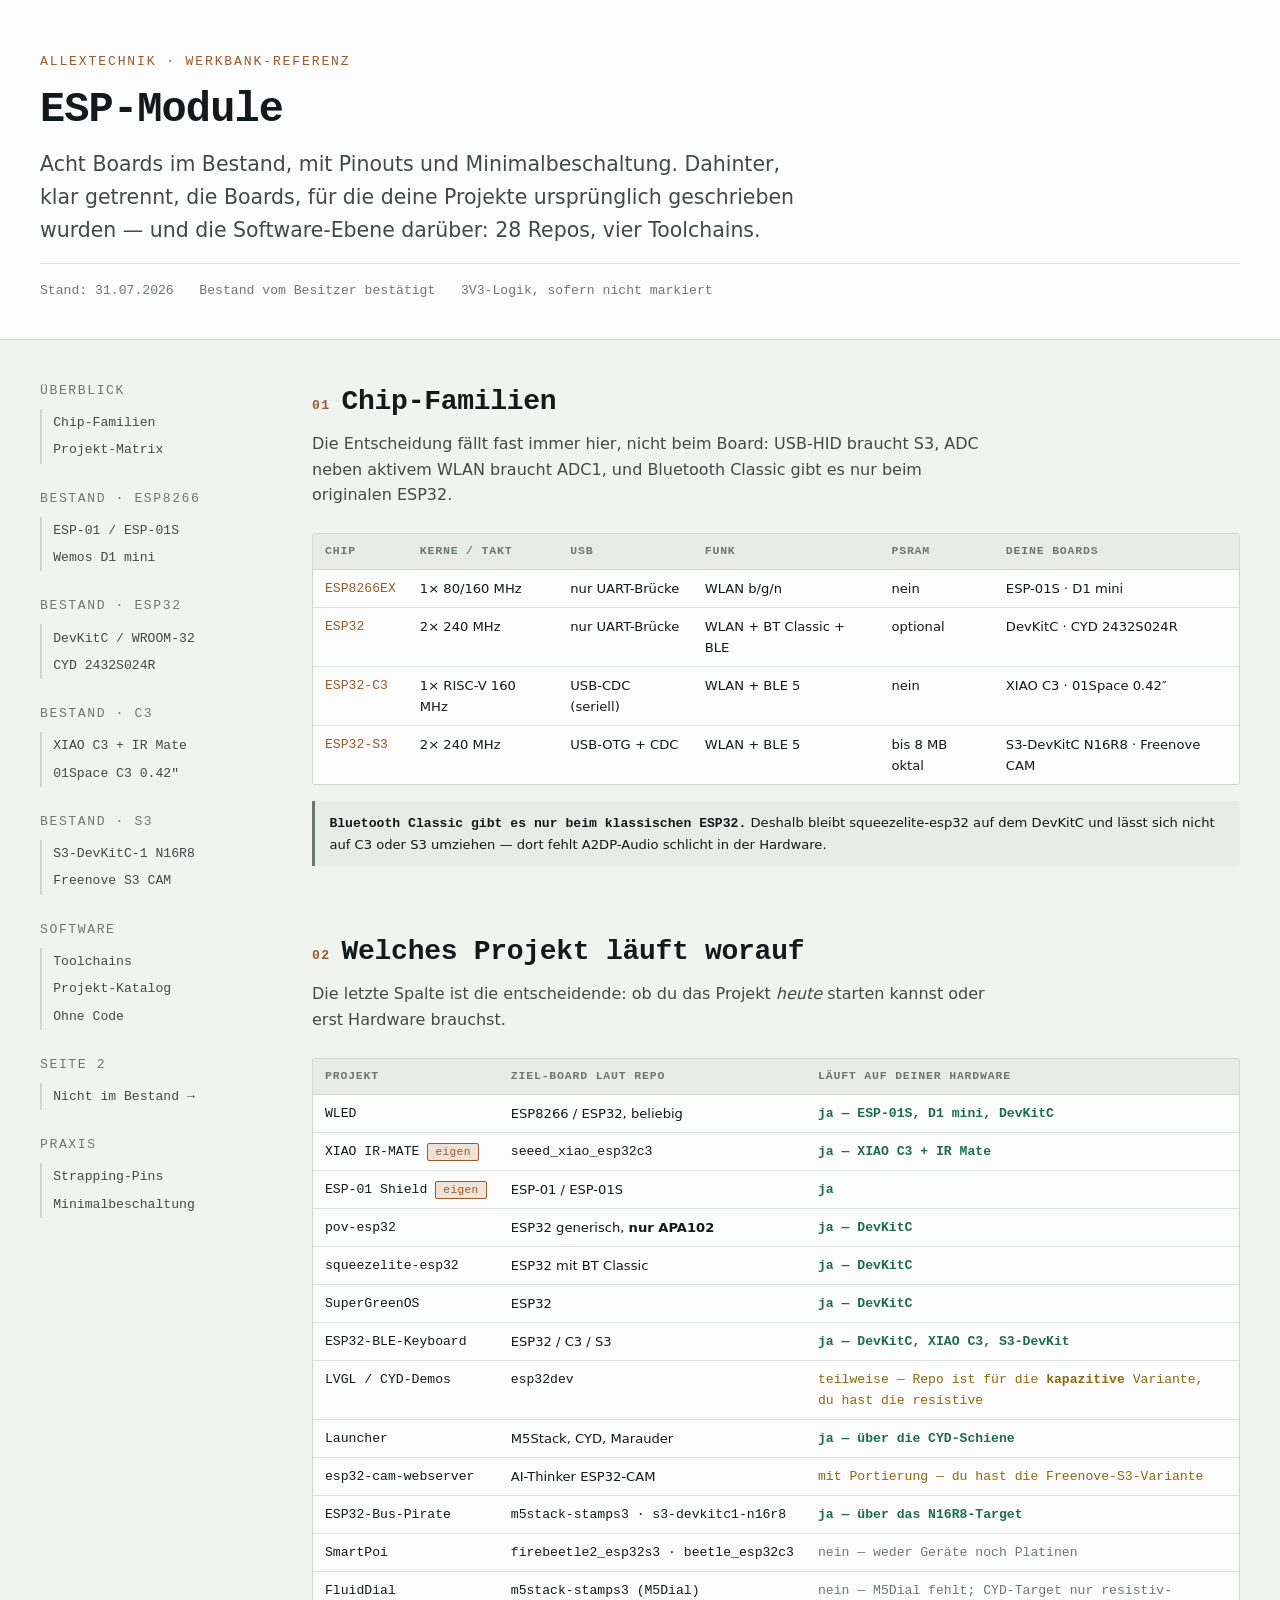
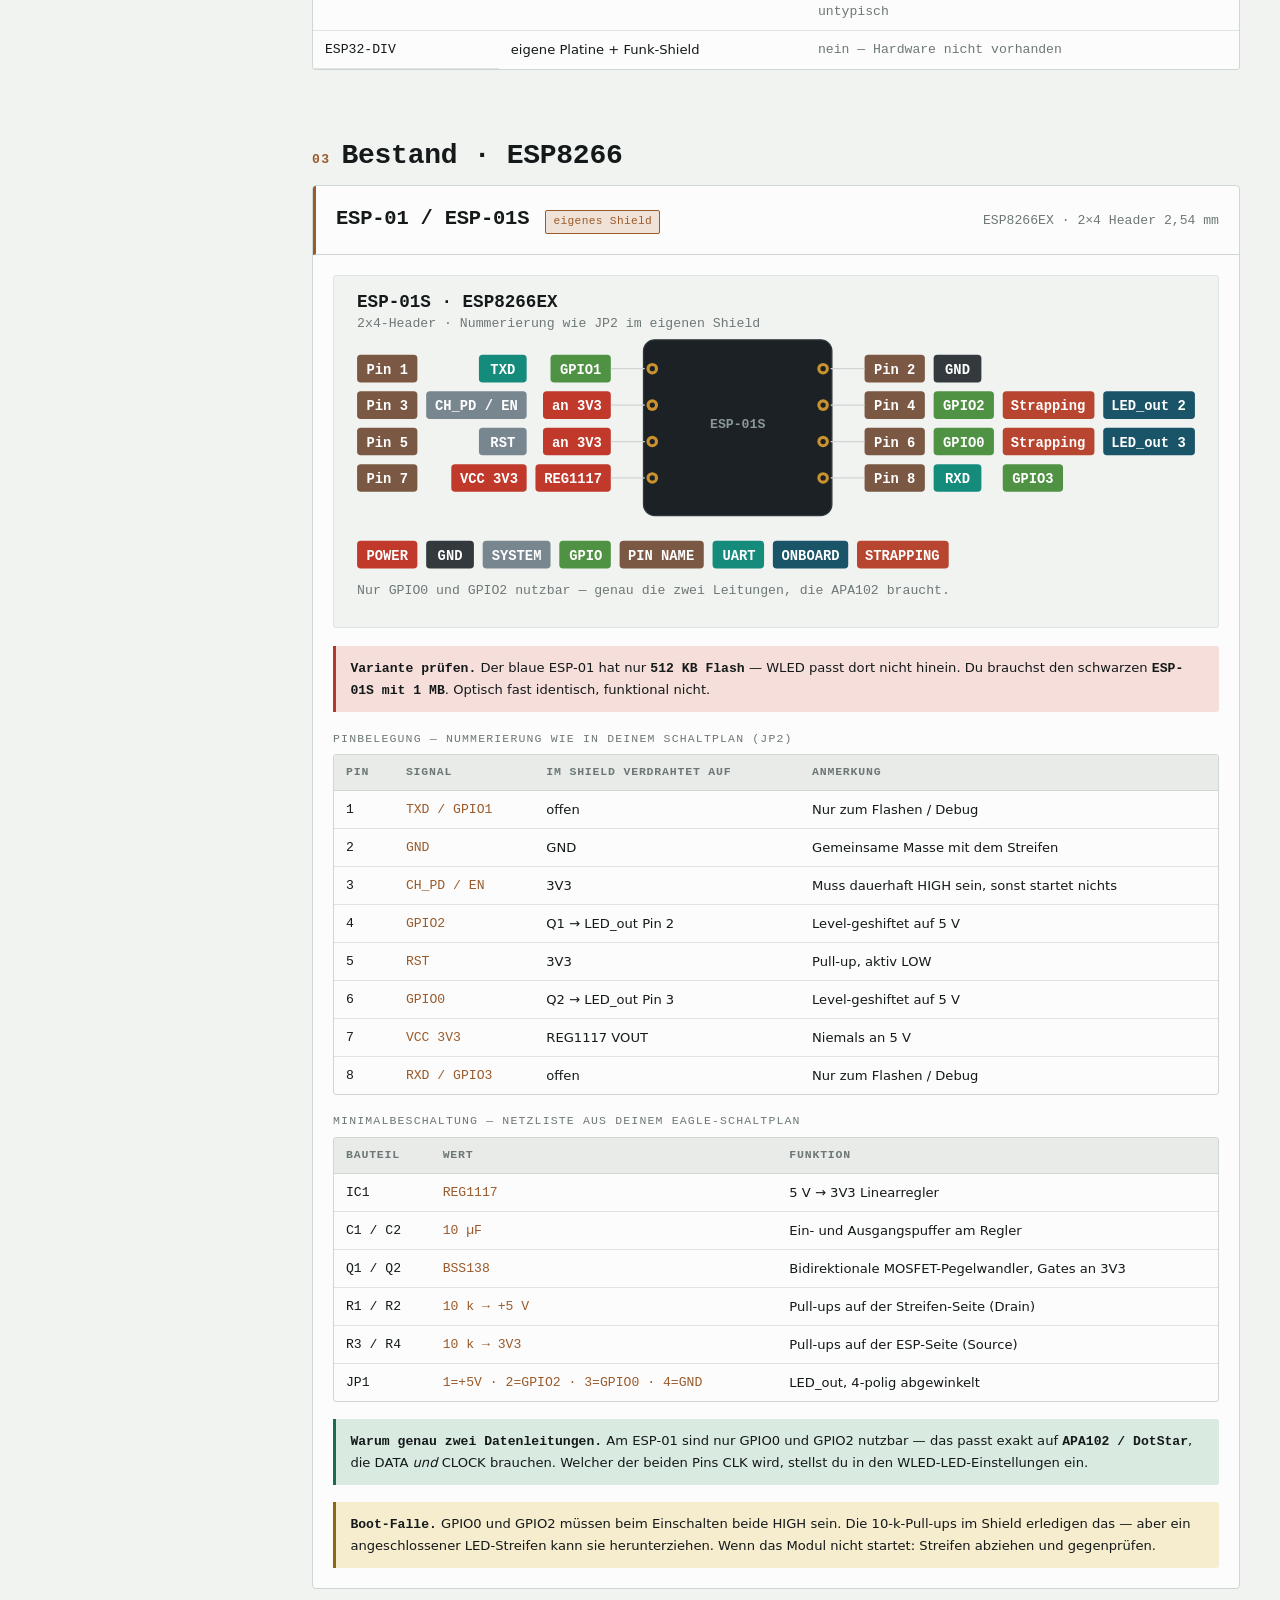
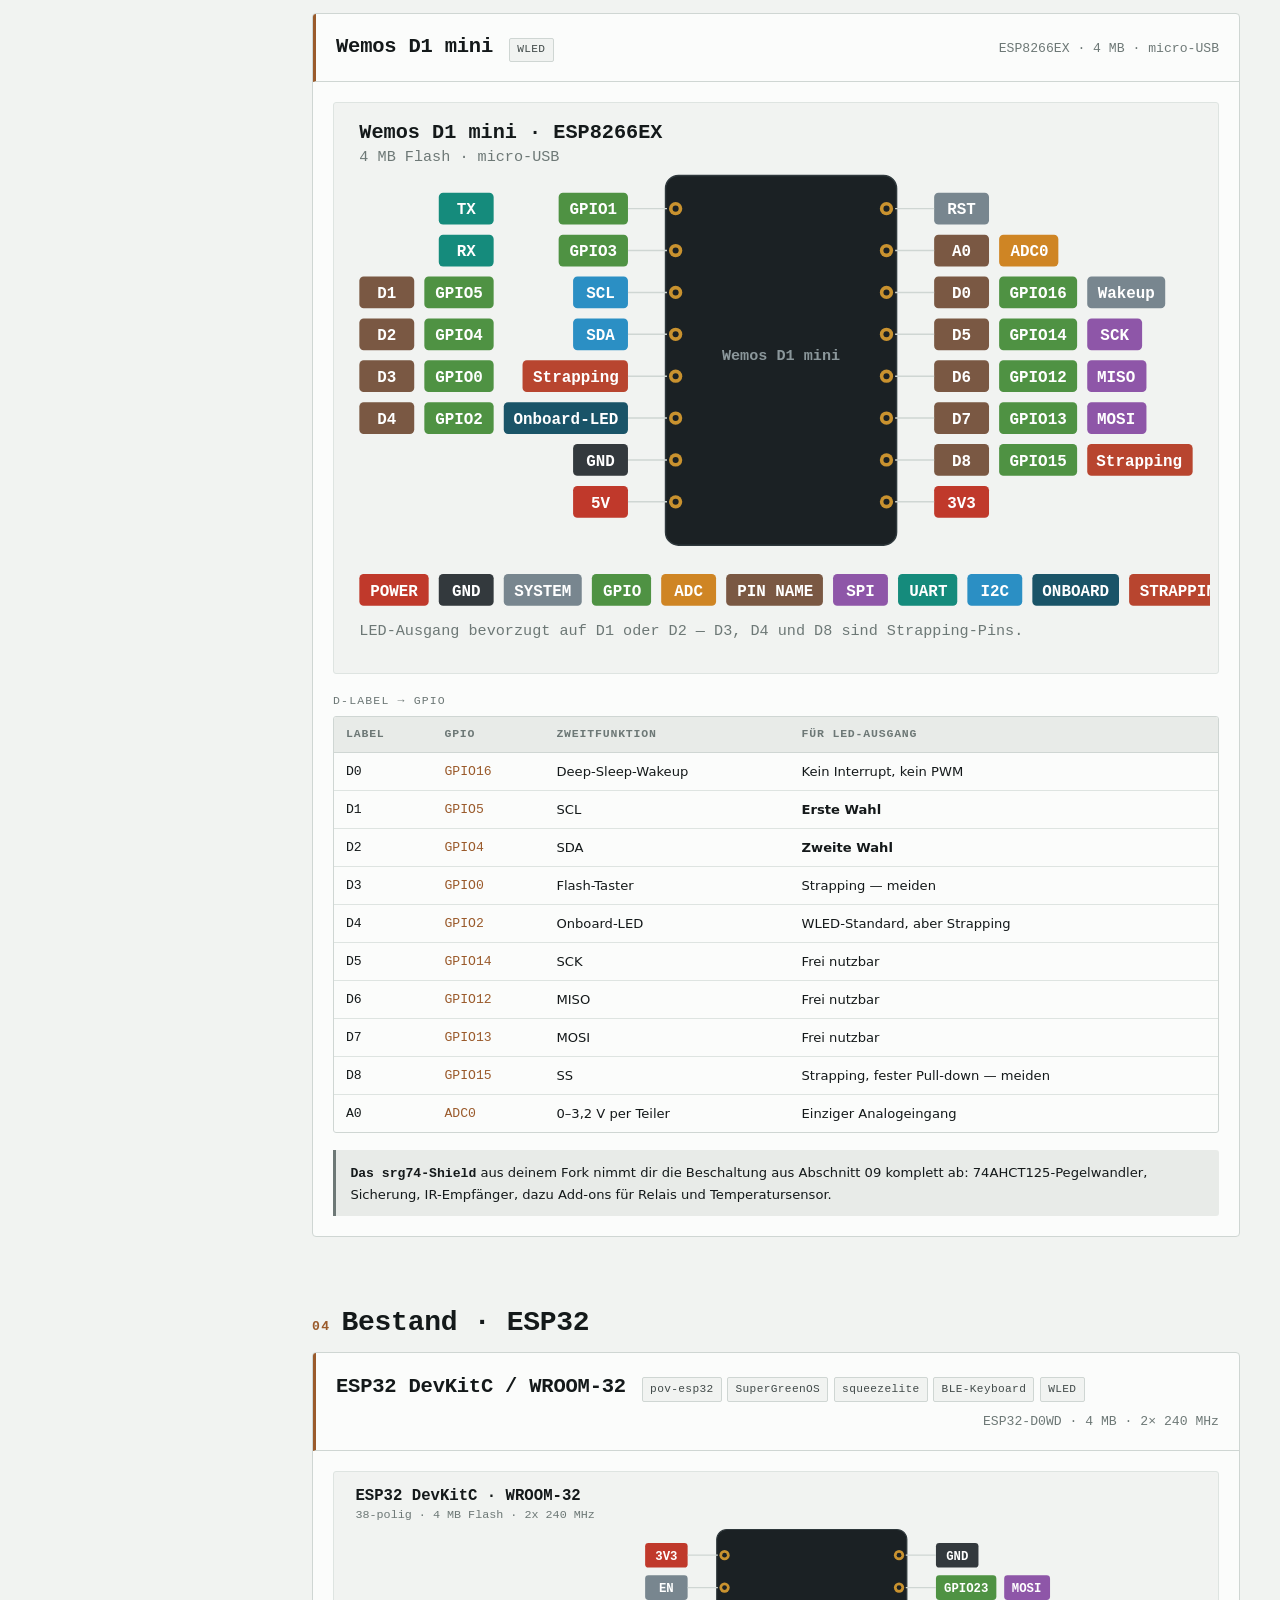
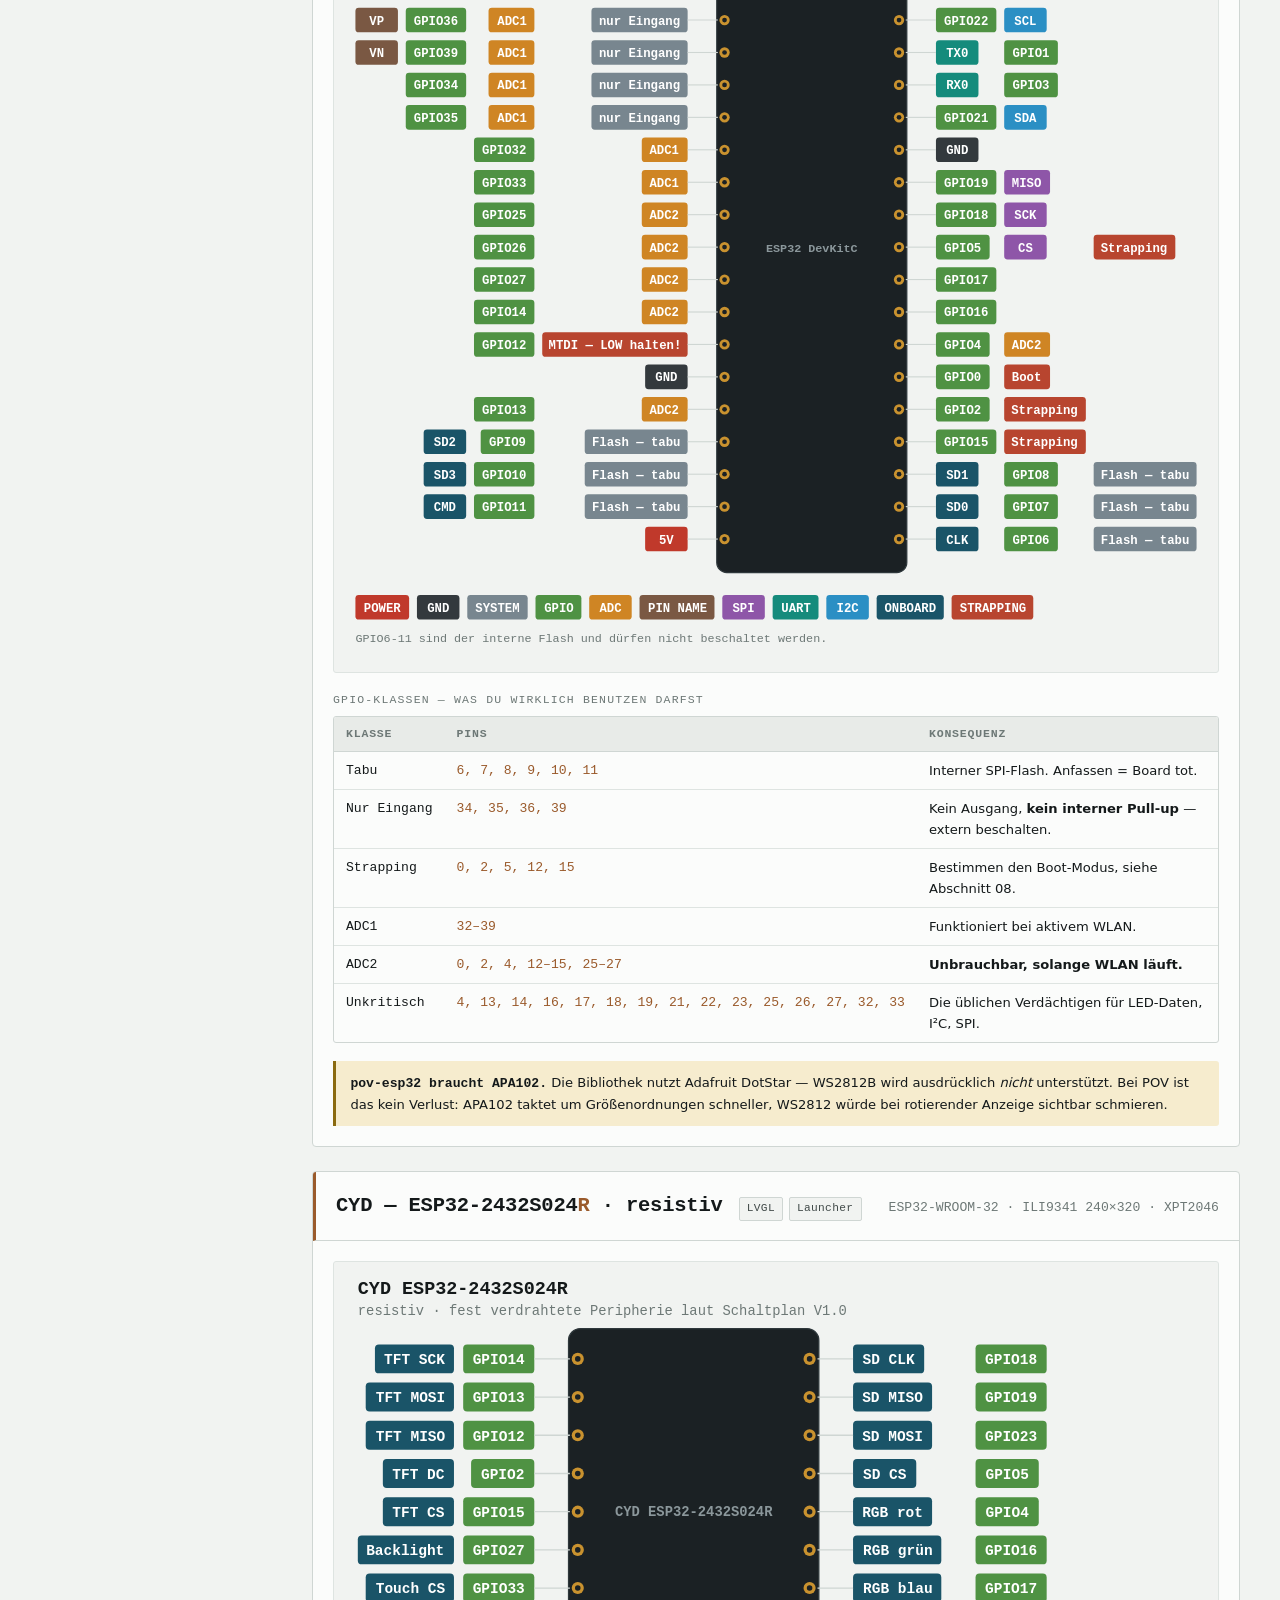
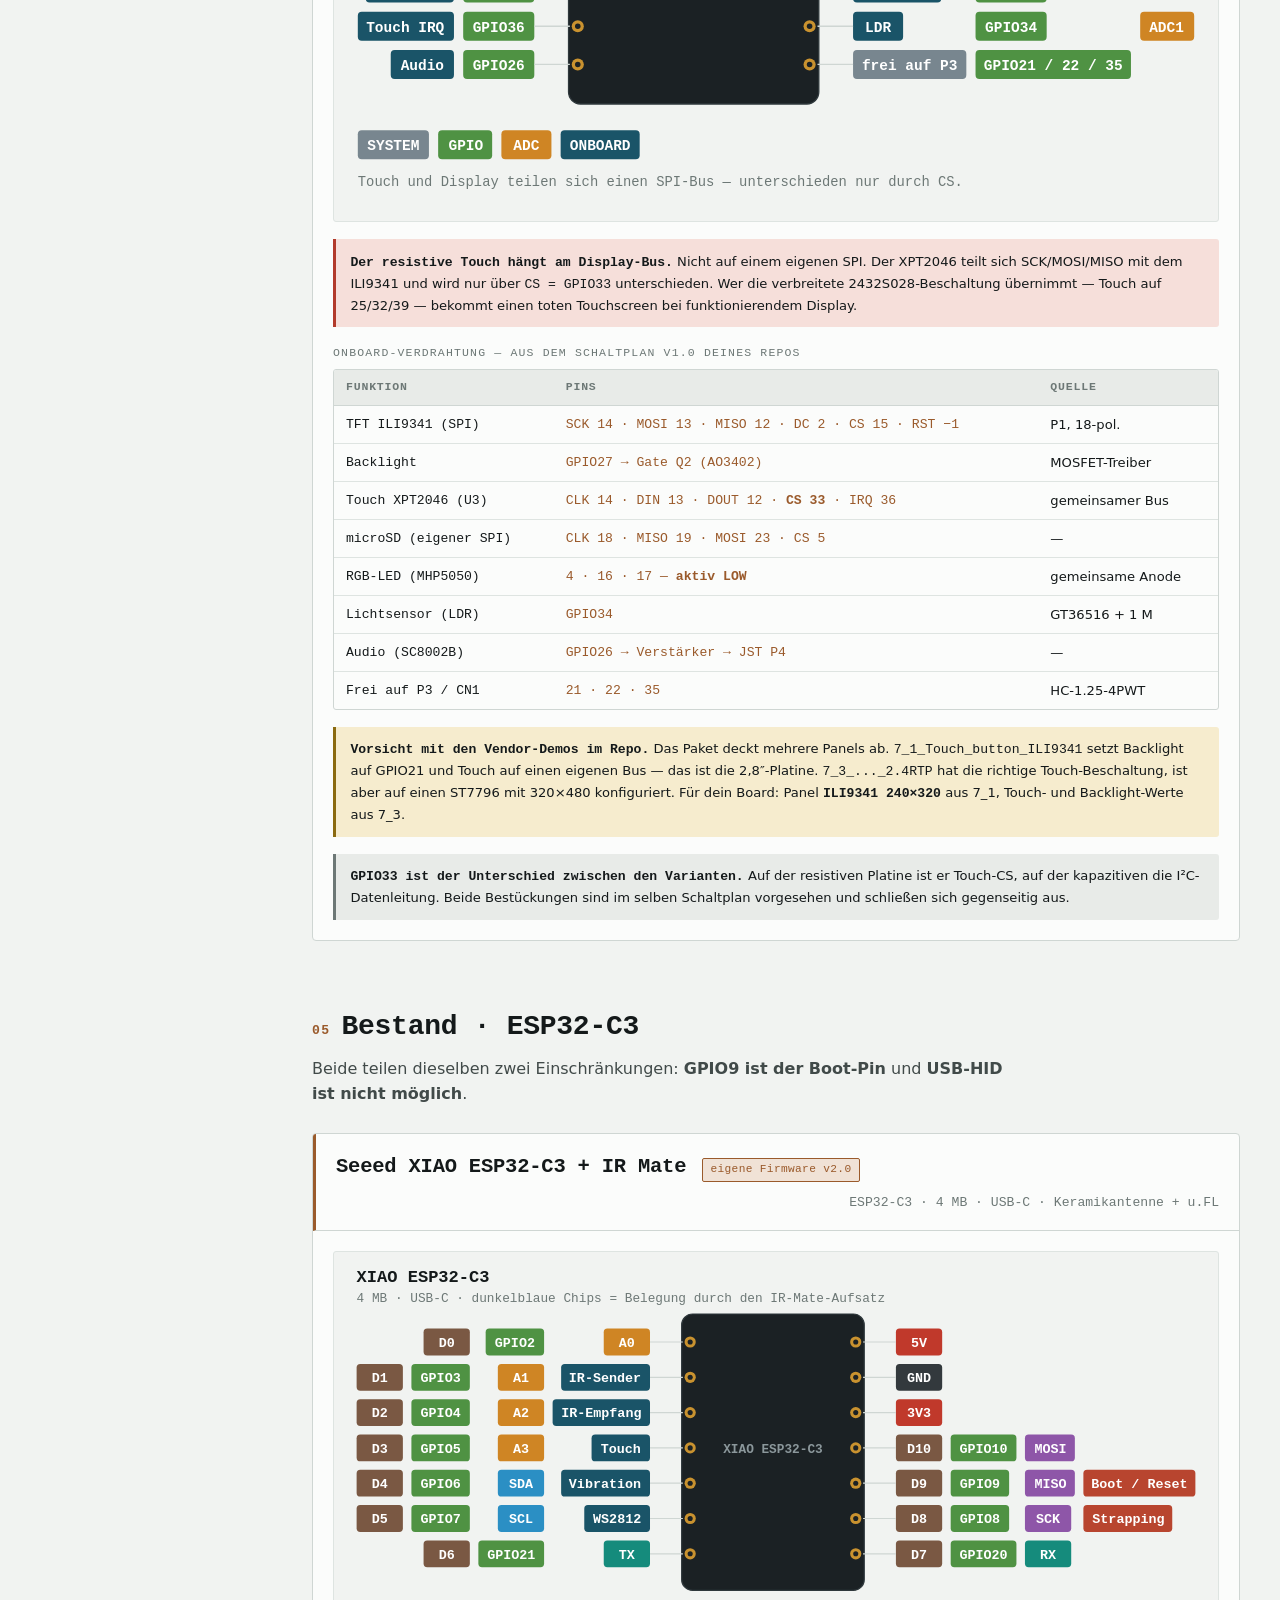
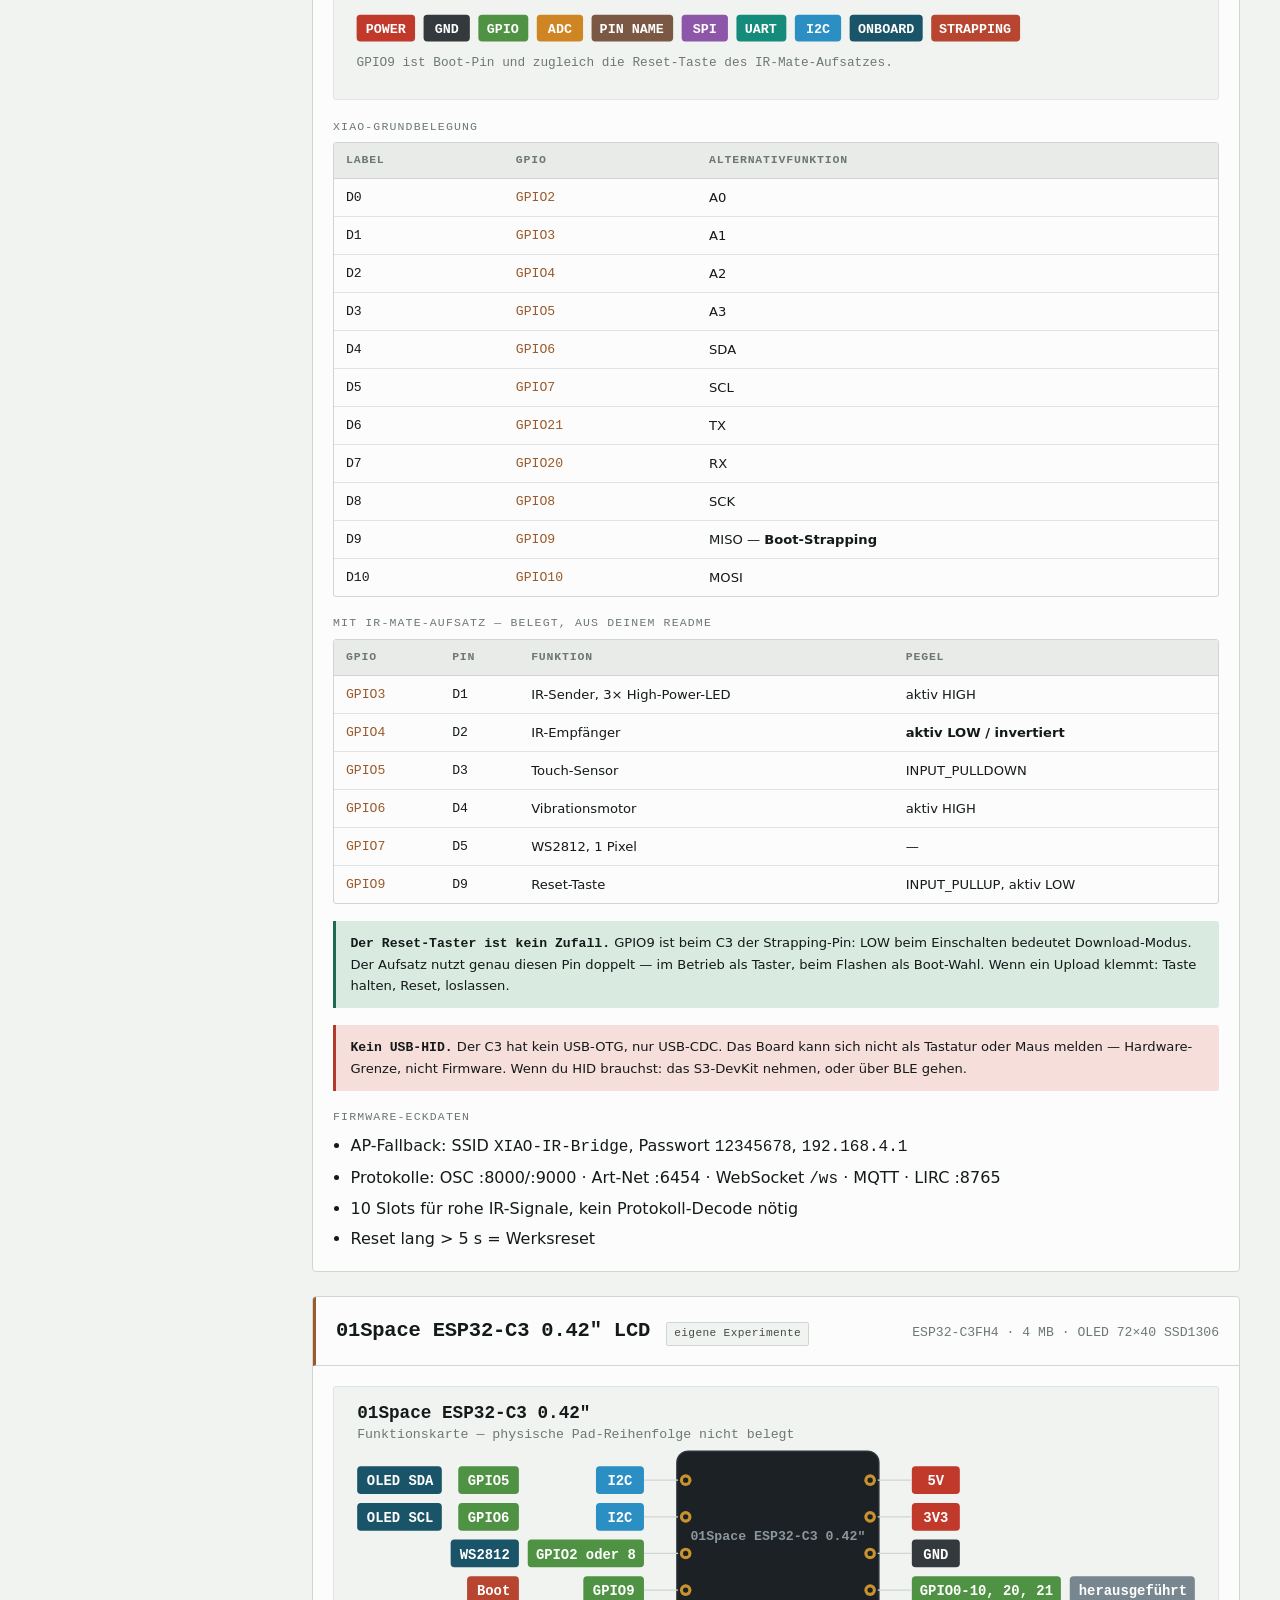
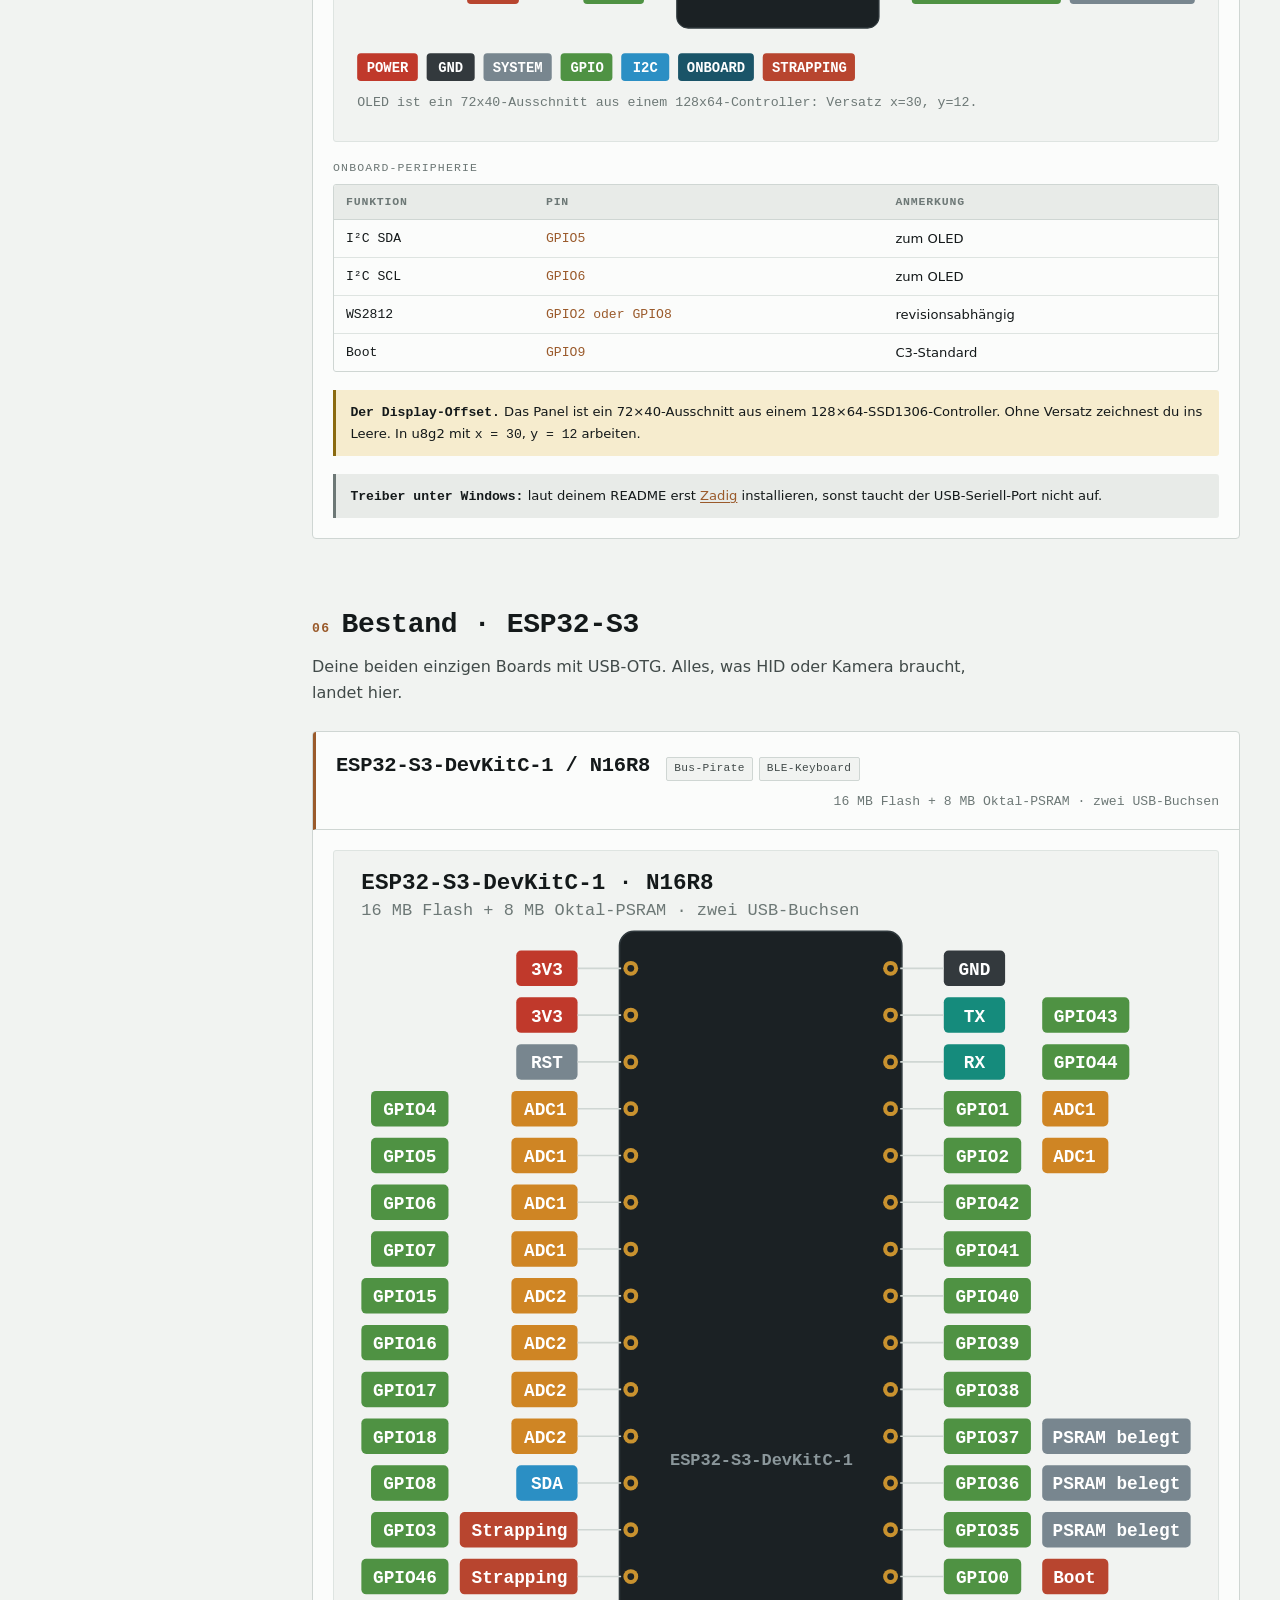
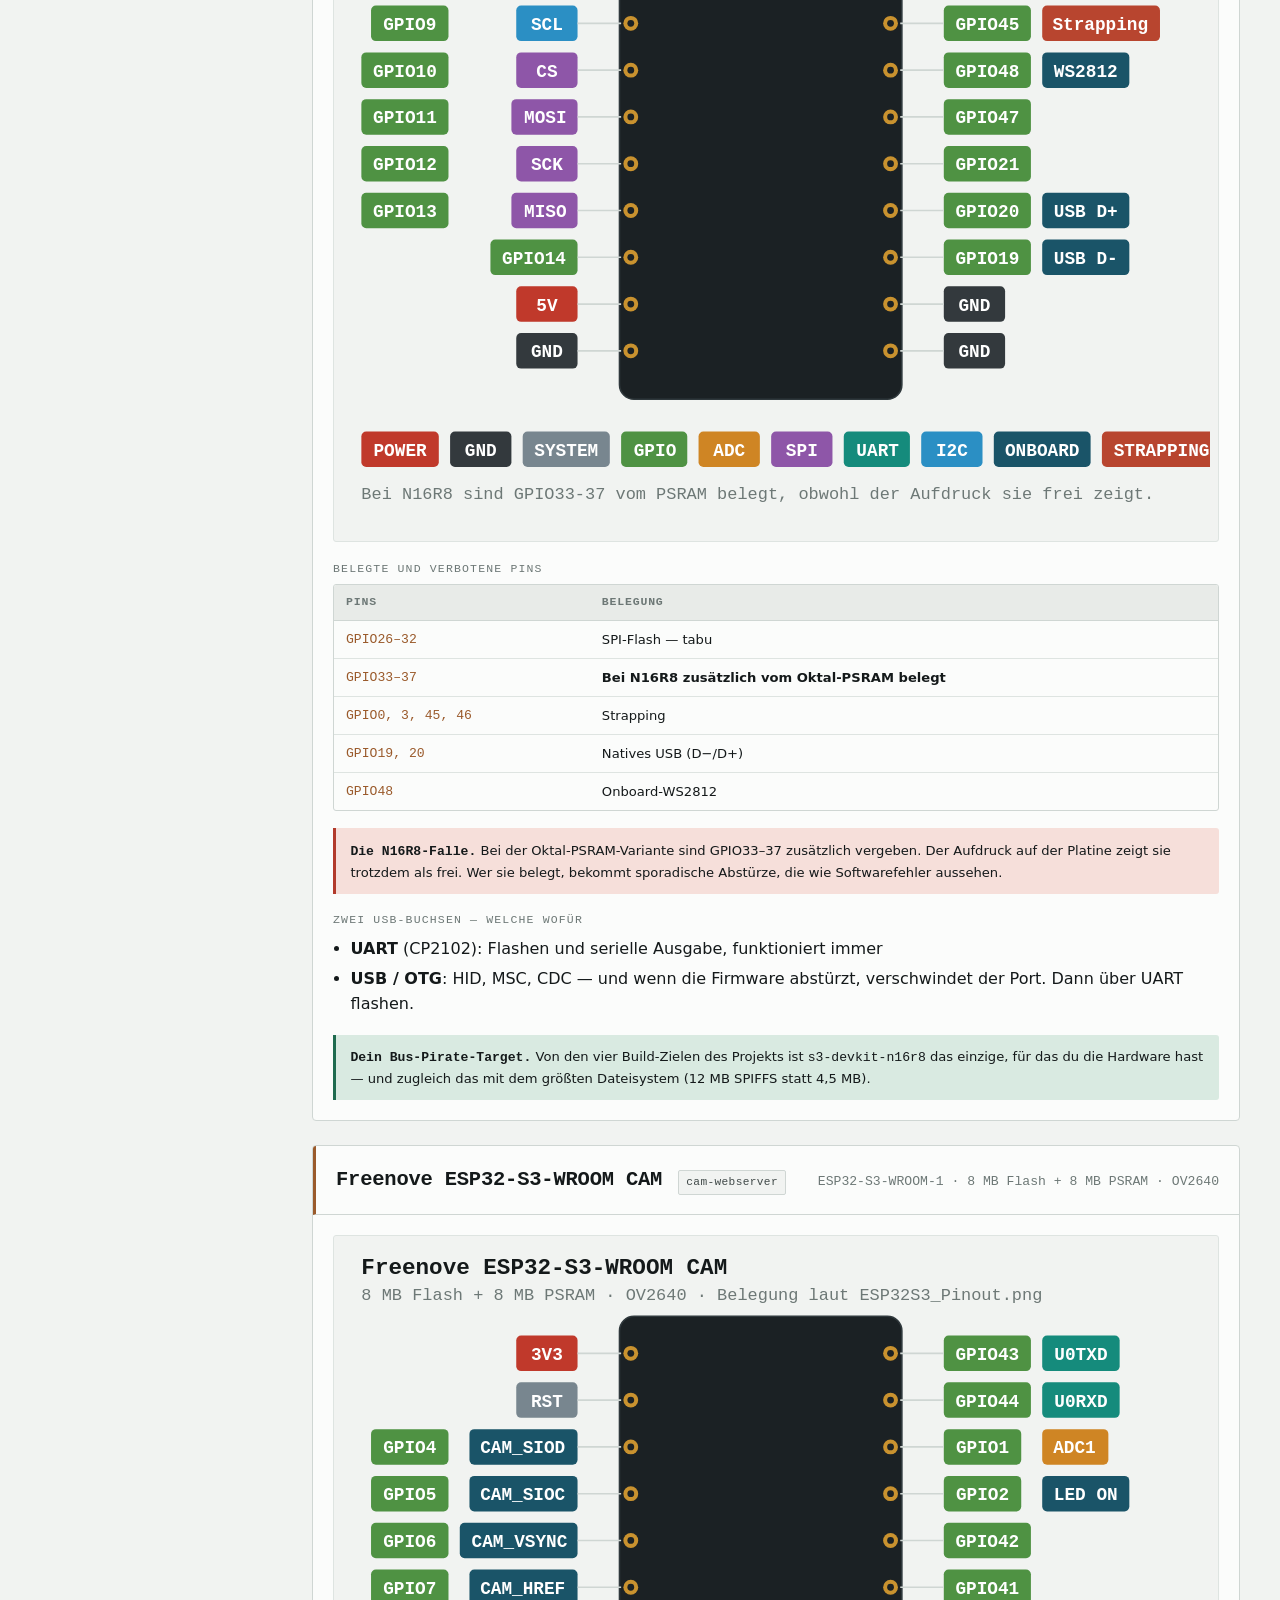
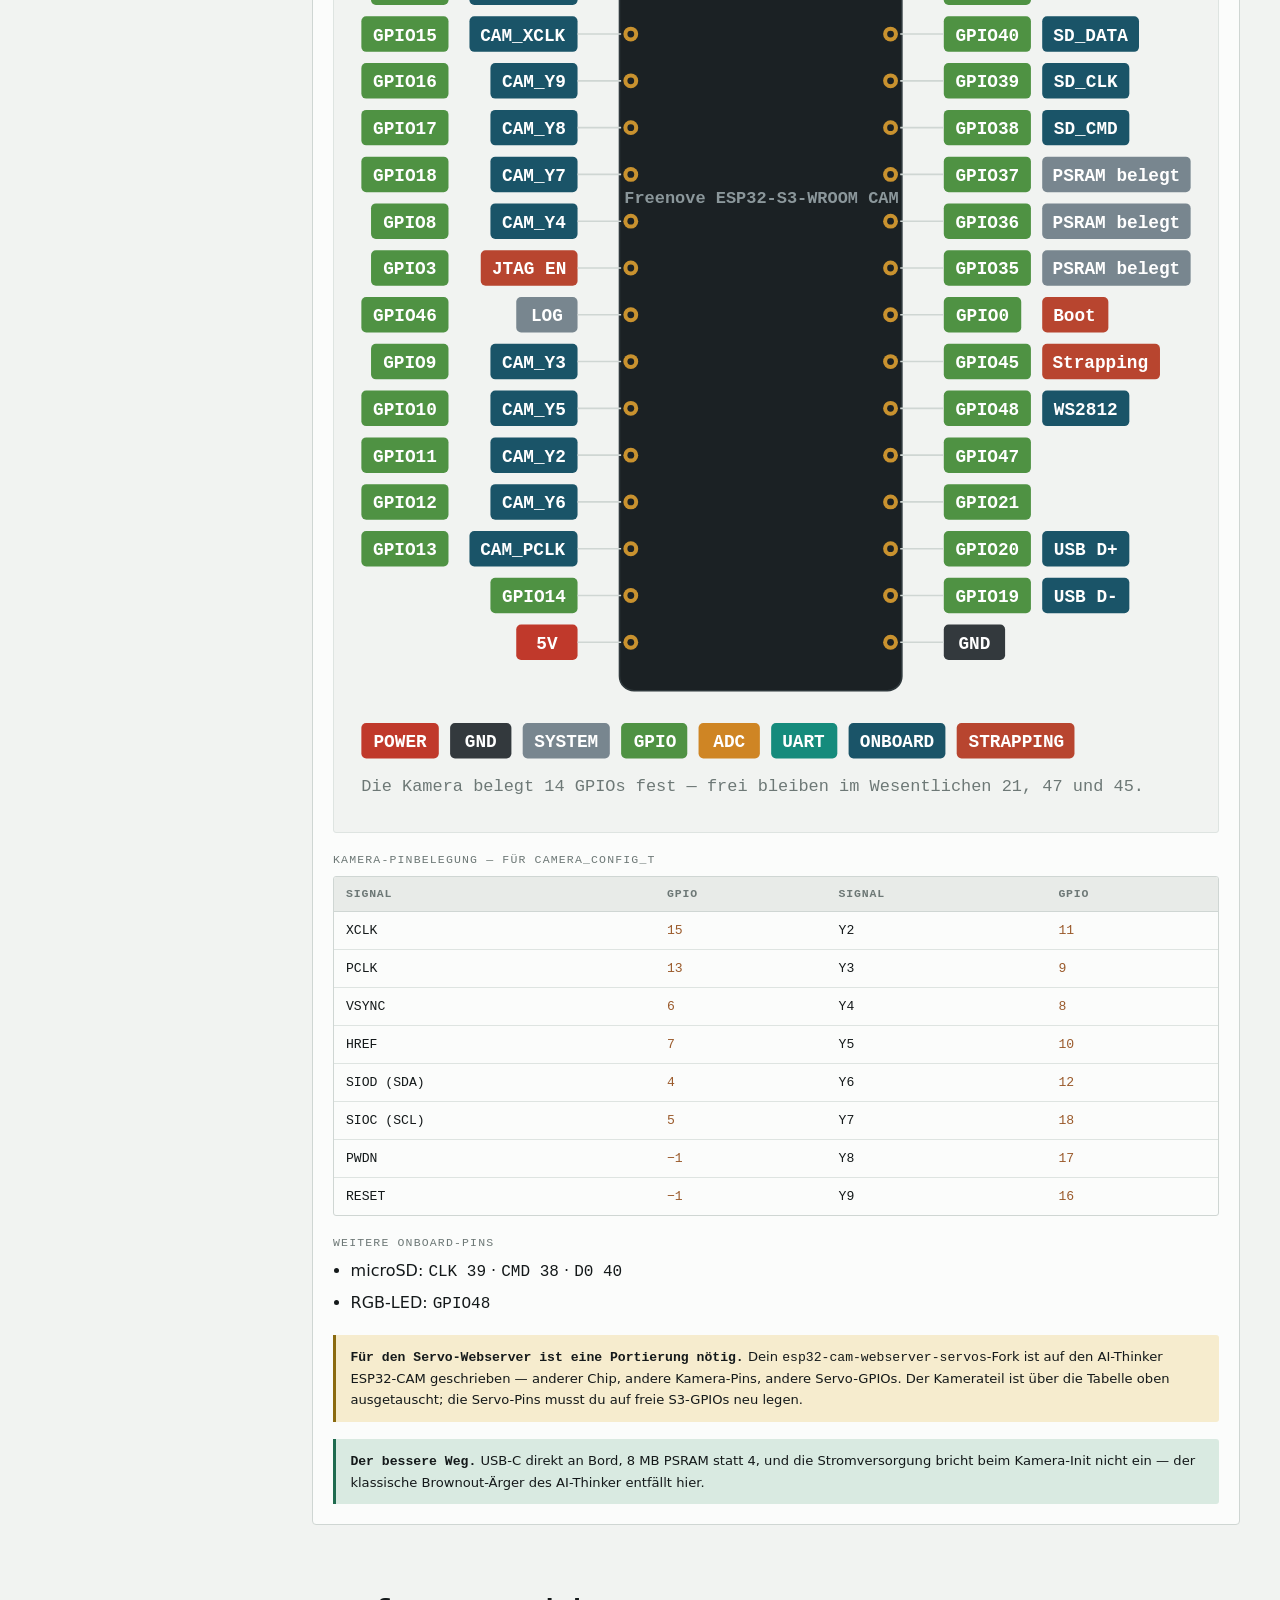
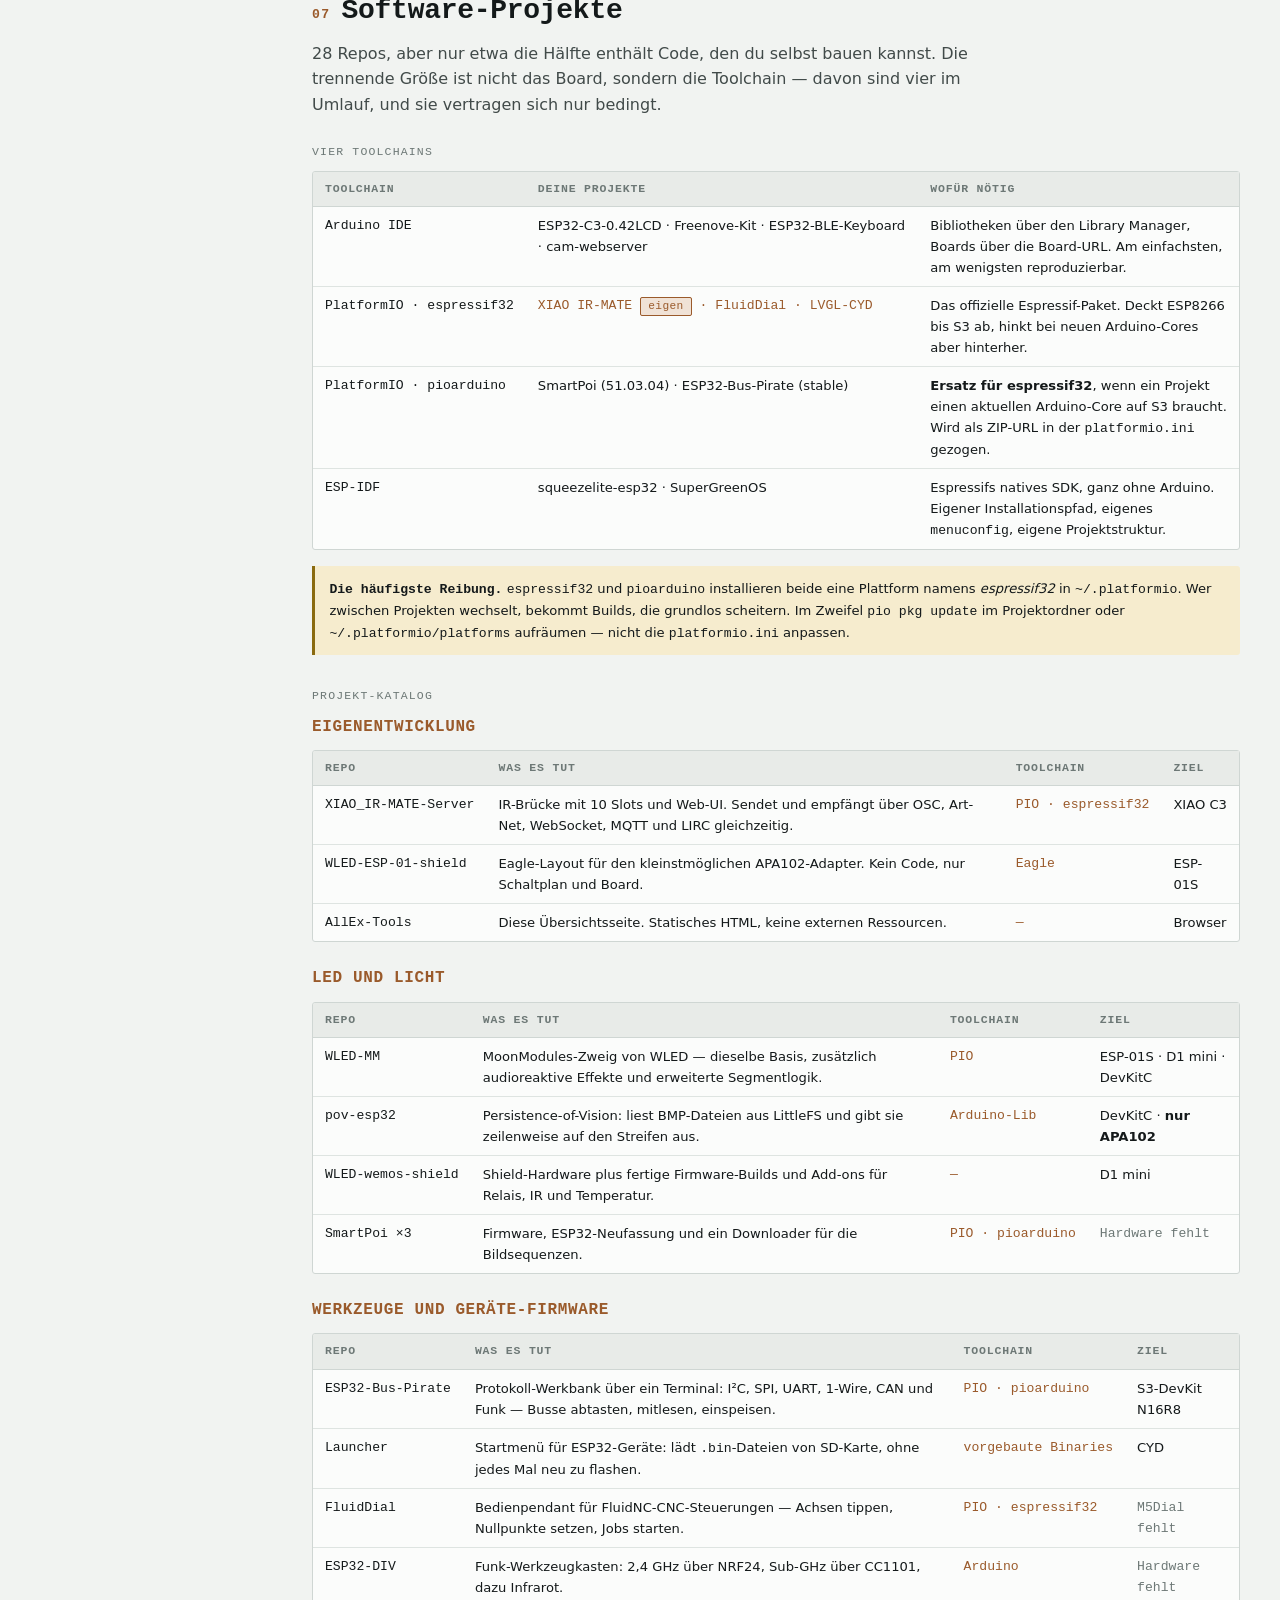
==== commit ab5e1d2a: "Pinout-Grafiken ergaenzen, Referenzboards auf zweite Seite Jedes der acht Boards im Bestand bekommt " ====
--- a/index.html
+++ b/index.html
@@ -3,7 +3,7 @@
 <head>
 <meta charset="utf-8">
 <meta name="viewport" content="width=device-width, initial-scale=1">
-<meta name="description" content="ESP-Boards im Bestand mit Pinouts und Minimalbeschaltung, getrennt vom Projekt-Ursprung, plus Katalog aller Software-Projekte nach Toolchain.">
+<meta name="description" content="Acht ESP-Boards im Bestand mit Pinout-Grafiken, Minimalbeschaltung und Software-Katalog.">
 <meta name="color-scheme" content="light dark">
 <title>ESP-Hardware-Referenz — AllExTechnik</title>
 <style>
@@ -407,6 +407,11 @@
     * { animation: none !important; transition: none !important; }
   }
 
+  /* Pinout-Grafiken: lieber scrollen als unleserlich schrumpfen */
+  .pinout { overflow-x: auto; border: 1px solid var(--rule-soft); border-radius: 3px;
+            background: var(--paper); padding: 6px 8px; }
+  .pinout svg { display: block; width: 100%; min-width: 640px; height: auto; }
+
   /* Referenz-Karten: gedämpft, damit Bestand optisch führt */
   .board.ref { background: transparent; border-style: dashed; }
   .board.ref .board-head { border-left-color: var(--rule); }
@@ -418,6 +423,14 @@
   .matrix td.miss, td.miss { color: var(--ink-3); font-family: var(--font-display); }
   .subsec { scroll-margin-top: 1.5rem; }
   .subsec h3 { color: var(--copper); font-size: var(--step-0); letter-spacing: 0.04em; text-transform: uppercase; }
+
+  /* Verweis zwischen den beiden Seiten */
+  .pagelink { display: block; border: 1px solid var(--copper); border-left-width: 3px;
+              border-radius: 3px; background: var(--copper-wash); padding: 1rem 1.25rem;
+              text-decoration: none; color: var(--ink); }
+  .pagelink:hover { background: var(--panel-2); }
+  .pagelink strong { font-family: var(--font-display); color: var(--copper); }
+  .pagelink span { display: block; color: var(--ink-2); font-size: var(--step--1); margin-top: 0.3rem; }
 </style>
 </head>
 <body>
@@ -462,14 +475,14 @@
       <a href="#freenove">Freenove S3 CAM</a>
     </div>
     <div class="rail-group">
-      <div class="rail-title">Nicht im Bestand</div>
-      <a href="#referenz">Projekt-Ursprung</a>
-    </div>
-    <div class="rail-group">
       <div class="rail-title">Software</div>
       <a href="#toolchains">Toolchains</a>
       <a href="#katalog">Projekt-Katalog</a>
       <a href="#kein-code">Ohne Code</a>
+    </div>
+    <div class="rail-group">
+      <div class="rail-title">Seite 2</div>
+      <a href="referenz.html">Nicht im Bestand →</a>
     </div>
     <div class="rail-group">
       <div class="rail-title">Praxis</div>
@@ -555,6 +568,72 @@
         </div>
         <div class="board-body">
 
+          <div class="pinout"><svg viewBox="0 0 691 270" role="img" aria-label="Pinout ESP-01S · ESP8266EX" xmlns="http://www.w3.org/2000/svg">
+<text x="12" y="20" font-size="14" font-weight="700" font-family="var(--font-display)" fill="var(--ink)">ESP-01S · ESP8266EX</text>
+<text x="12" y="36" font-size="10.5" font-family="var(--font-display)" fill="var(--ink-3)">2x4-Header · Nummerierung wie JP2 im eigenen Shield</text>
+<rect x="240" y="46" width="150" height="140" rx="9" fill="#1b2124" stroke="#2f383c"/>
+<circle cx="247" cy="69" r="4.6" fill="#c9922f"/>
+<circle cx="247" cy="69" r="2.1" fill="#1b2124"/>
+<rect x="12" y="58" width="48" height="22" rx="3" fill="#7a5843"/><text x="36" y="73" text-anchor="middle" fill="#fff" font-size="11.0" font-family="var(--font-display)" font-weight="600">Pin 1</text>
+<rect x="109" y="58" width="38" height="22" rx="3" fill="#158b7c"/><text x="128" y="73" text-anchor="middle" fill="#fff" font-size="11.0" font-family="var(--font-display)" font-weight="600">TXD</text>
+<rect x="166" y="58" width="48" height="22" rx="3" fill="#4f9243"/><text x="190" y="73" text-anchor="middle" fill="#fff" font-size="11.0" font-family="var(--font-display)" font-weight="600">GPIO1</text>
+<line x1="214" y1="69" x2="241" y2="69" stroke="var(--rule)" stroke-width="1"/>
+<circle cx="247" cy="98" r="4.6" fill="#c9922f"/>
+<circle cx="247" cy="98" r="2.1" fill="#1b2124"/>
+<rect x="12" y="87" width="48" height="22" rx="3" fill="#7a5843"/><text x="36" y="102" text-anchor="middle" fill="#fff" font-size="11.0" font-family="var(--font-display)" font-weight="600">Pin 3</text>
+<rect x="67" y="87" width="80" height="22" rx="3" fill="#78868f"/><text x="107" y="102" text-anchor="middle" fill="#fff" font-size="11.0" font-family="var(--font-display)" font-weight="600">CH_PD / EN</text>
+<rect x="160" y="87" width="54" height="22" rx="3" fill="#c0392b"/><text x="187" y="102" text-anchor="middle" fill="#fff" font-size="11.0" font-family="var(--font-display)" font-weight="600">an 3V3</text>
+<line x1="214" y1="98" x2="241" y2="98" stroke="var(--rule)" stroke-width="1"/>
+<circle cx="247" cy="127" r="4.6" fill="#c9922f"/>
+<circle cx="247" cy="127" r="2.1" fill="#1b2124"/>
+<rect x="12" y="116" width="48" height="22" rx="3" fill="#7a5843"/><text x="36" y="131" text-anchor="middle" fill="#fff" font-size="11.0" font-family="var(--font-display)" font-weight="600">Pin 5</text>
+<rect x="109" y="116" width="38" height="22" rx="3" fill="#78868f"/><text x="128" y="131" text-anchor="middle" fill="#fff" font-size="11.0" font-family="var(--font-display)" font-weight="600">RST</text>
+<rect x="160" y="116" width="54" height="22" rx="3" fill="#c0392b"/><text x="187" y="131" text-anchor="middle" fill="#fff" font-size="11.0" font-family="var(--font-display)" font-weight="600">an 3V3</text>
+<line x1="214" y1="127" x2="241" y2="127" stroke="var(--rule)" stroke-width="1"/>
+<circle cx="247" cy="156" r="4.6" fill="#c9922f"/>
+<circle cx="247" cy="156" r="2.1" fill="#1b2124"/>
+<rect x="12" y="145" width="48" height="22" rx="3" fill="#7a5843"/><text x="36" y="160" text-anchor="middle" fill="#fff" font-size="11.0" font-family="var(--font-display)" font-weight="600">Pin 7</text>
+<rect x="87" y="145" width="60" height="22" rx="3" fill="#c0392b"/><text x="117" y="160" text-anchor="middle" fill="#fff" font-size="11.0" font-family="var(--font-display)" font-weight="600">VCC 3V3</text>
+<rect x="154" y="145" width="60" height="22" rx="3" fill="#c0392b"/><text x="184" y="160" text-anchor="middle" fill="#fff" font-size="11.0" font-family="var(--font-display)" font-weight="600">REG1117</text>
+<line x1="214" y1="156" x2="241" y2="156" stroke="var(--rule)" stroke-width="1"/>
+<circle cx="383" cy="69" r="4.6" fill="#c9922f"/>
+<circle cx="383" cy="69" r="2.1" fill="#1b2124"/>
+<rect x="416" y="58" width="48" height="22" rx="3" fill="#7a5843"/><text x="440" y="73" text-anchor="middle" fill="#fff" font-size="11.0" font-family="var(--font-display)" font-weight="600">Pin 2</text>
+<rect x="471" y="58" width="38" height="22" rx="3" fill="#33393d"/><text x="490" y="73" text-anchor="middle" fill="#fff" font-size="11.0" font-family="var(--font-display)" font-weight="600">GND</text>
+<line x1="389" y1="69" x2="416" y2="69" stroke="var(--rule)" stroke-width="1"/>
+<circle cx="383" cy="98" r="4.6" fill="#c9922f"/>
+<circle cx="383" cy="98" r="2.1" fill="#1b2124"/>
+<rect x="416" y="87" width="48" height="22" rx="3" fill="#7a5843"/><text x="440" y="102" text-anchor="middle" fill="#fff" font-size="11.0" font-family="var(--font-display)" font-weight="600">Pin 4</text>
+<rect x="471" y="87" width="48" height="22" rx="3" fill="#4f9243"/><text x="495" y="102" text-anchor="middle" fill="#fff" font-size="11.0" font-family="var(--font-display)" font-weight="600">GPIO2</text>
+<rect x="526" y="87" width="73" height="22" rx="3" fill="#b8452f"/><text x="562" y="102" text-anchor="middle" fill="#fff" font-size="11.0" font-family="var(--font-display)" font-weight="600">Strapping</text>
+<rect x="606" y="87" width="73" height="22" rx="3" fill="#1a5468"/><text x="642" y="102" text-anchor="middle" fill="#fff" font-size="11.0" font-family="var(--font-display)" font-weight="600">LED_out 2</text>
+<line x1="389" y1="98" x2="416" y2="98" stroke="var(--rule)" stroke-width="1"/>
+<circle cx="383" cy="127" r="4.6" fill="#c9922f"/>
+<circle cx="383" cy="127" r="2.1" fill="#1b2124"/>
+<rect x="416" y="116" width="48" height="22" rx="3" fill="#7a5843"/><text x="440" y="131" text-anchor="middle" fill="#fff" font-size="11.0" font-family="var(--font-display)" font-weight="600">Pin 6</text>
+<rect x="471" y="116" width="48" height="22" rx="3" fill="#4f9243"/><text x="495" y="131" text-anchor="middle" fill="#fff" font-size="11.0" font-family="var(--font-display)" font-weight="600">GPIO0</text>
+<rect x="526" y="116" width="73" height="22" rx="3" fill="#b8452f"/><text x="562" y="131" text-anchor="middle" fill="#fff" font-size="11.0" font-family="var(--font-display)" font-weight="600">Strapping</text>
+<rect x="606" y="116" width="73" height="22" rx="3" fill="#1a5468"/><text x="642" y="131" text-anchor="middle" fill="#fff" font-size="11.0" font-family="var(--font-display)" font-weight="600">LED_out 3</text>
+<line x1="389" y1="127" x2="416" y2="127" stroke="var(--rule)" stroke-width="1"/>
+<circle cx="383" cy="156" r="4.6" fill="#c9922f"/>
+<circle cx="383" cy="156" r="2.1" fill="#1b2124"/>
+<rect x="416" y="145" width="48" height="22" rx="3" fill="#7a5843"/><text x="440" y="160" text-anchor="middle" fill="#fff" font-size="11.0" font-family="var(--font-display)" font-weight="600">Pin 8</text>
+<rect x="471" y="145" width="38" height="22" rx="3" fill="#158b7c"/><text x="490" y="160" text-anchor="middle" fill="#fff" font-size="11.0" font-family="var(--font-display)" font-weight="600">RXD</text>
+<rect x="526" y="145" width="48" height="22" rx="3" fill="#4f9243"/><text x="550" y="160" text-anchor="middle" fill="#fff" font-size="11.0" font-family="var(--font-display)" font-weight="600">GPIO3</text>
+<line x1="389" y1="156" x2="416" y2="156" stroke="var(--rule)" stroke-width="1"/>
+<text x="315" y="116" text-anchor="middle" fill="#8b979b" font-size="10.5" font-family="var(--font-display)" font-weight="600">ESP-01S</text>
+<rect x="12" y="206" width="48" height="22" rx="3" fill="#c0392b"/><text x="36" y="221" text-anchor="middle" fill="#fff" font-size="11.0" font-family="var(--font-display)" font-weight="600">POWER</text>
+<rect x="67" y="206" width="38" height="22" rx="3" fill="#33393d"/><text x="86" y="221" text-anchor="middle" fill="#fff" font-size="11.0" font-family="var(--font-display)" font-weight="600">GND</text>
+<rect x="112" y="206" width="54" height="22" rx="3" fill="#78868f"/><text x="139" y="221" text-anchor="middle" fill="#fff" font-size="11.0" font-family="var(--font-display)" font-weight="600">SYSTEM</text>
+<rect x="173" y="206" width="41" height="22" rx="3" fill="#4f9243"/><text x="194" y="221" text-anchor="middle" fill="#fff" font-size="11.0" font-family="var(--font-display)" font-weight="600">GPIO</text>
+<rect x="221" y="206" width="67" height="22" rx="3" fill="#7a5843"/><text x="254" y="221" text-anchor="middle" fill="#fff" font-size="11.0" font-family="var(--font-display)" font-weight="600">PIN NAME</text>
+<rect x="295" y="206" width="41" height="22" rx="3" fill="#158b7c"/><text x="316" y="221" text-anchor="middle" fill="#fff" font-size="11.0" font-family="var(--font-display)" font-weight="600">UART</text>
+<rect x="343" y="206" width="60" height="22" rx="3" fill="#1a5468"/><text x="373" y="221" text-anchor="middle" fill="#fff" font-size="11.0" font-family="var(--font-display)" font-weight="600">ONBOARD</text>
+<rect x="410" y="206" width="73" height="22" rx="3" fill="#b8452f"/><text x="446" y="221" text-anchor="middle" fill="#fff" font-size="11.0" font-family="var(--font-display)" font-weight="600">STRAPPING</text>
+<text x="12" y="248" font-size="10.5" font-family="var(--font-display)" fill="var(--ink-3)">Nur GPIO0 und GPIO2 nutzbar — genau die zwei Leitungen, die APA102 braucht.</text>
+</svg></div>
+
+
           <div class="note danger">
             <p><strong>Variante prüfen.</strong> Der blaue ESP-01 hat nur <strong>512 KB Flash</strong> — WLED passt dort nicht hinein. Du brauchst den schwarzen <strong>ESP-01S mit 1 MB</strong>. Optisch fast identisch, funktional nicht.</p>
           </div>
@@ -612,6 +691,111 @@
           <div class="spec">ESP8266EX · 4 MB · micro-USB</div>
         </div>
         <div class="board-body">
+
+          <div class="pinout"><svg viewBox="0 0 601 386" role="img" aria-label="Pinout Wemos D1 mini · ESP8266EX" xmlns="http://www.w3.org/2000/svg">
+<text x="12" y="20" font-size="14" font-weight="700" font-family="var(--font-display)" fill="var(--ink)">Wemos D1 mini · ESP8266EX</text>
+<text x="12" y="36" font-size="10.5" font-family="var(--font-display)" fill="var(--ink-3)">4 MB Flash · micro-USB</text>
+<rect x="224" y="46" width="160" height="256" rx="9" fill="#1b2124" stroke="#2f383c"/>
+<circle cx="231" cy="69" r="4.6" fill="#c9922f"/>
+<circle cx="231" cy="69" r="2.1" fill="#1b2124"/>
+<rect x="67" y="58" width="38" height="22" rx="3" fill="#158b7c"/><text x="86" y="73" text-anchor="middle" fill="#fff" font-size="11.0" font-family="var(--font-display)" font-weight="600">TX</text>
+<rect x="150" y="58" width="48" height="22" rx="3" fill="#4f9243"/><text x="174" y="73" text-anchor="middle" fill="#fff" font-size="11.0" font-family="var(--font-display)" font-weight="600">GPIO1</text>
+<line x1="198" y1="69" x2="225" y2="69" stroke="var(--rule)" stroke-width="1"/>
+<circle cx="231" cy="98" r="4.6" fill="#c9922f"/>
+<circle cx="231" cy="98" r="2.1" fill="#1b2124"/>
+<rect x="67" y="87" width="38" height="22" rx="3" fill="#158b7c"/><text x="86" y="102" text-anchor="middle" fill="#fff" font-size="11.0" font-family="var(--font-display)" font-weight="600">RX</text>
+<rect x="150" y="87" width="48" height="22" rx="3" fill="#4f9243"/><text x="174" y="102" text-anchor="middle" fill="#fff" font-size="11.0" font-family="var(--font-display)" font-weight="600">GPIO3</text>
+<line x1="198" y1="98" x2="225" y2="98" stroke="var(--rule)" stroke-width="1"/>
+<circle cx="231" cy="127" r="4.6" fill="#c9922f"/>
+<circle cx="231" cy="127" r="2.1" fill="#1b2124"/>
+<rect x="12" y="116" width="38" height="22" rx="3" fill="#7a5843"/><text x="31" y="131" text-anchor="middle" fill="#fff" font-size="11.0" font-family="var(--font-display)" font-weight="600">D1</text>
+<rect x="57" y="116" width="48" height="22" rx="3" fill="#4f9243"/><text x="81" y="131" text-anchor="middle" fill="#fff" font-size="11.0" font-family="var(--font-display)" font-weight="600">GPIO5</text>
+<rect x="160" y="116" width="38" height="22" rx="3" fill="#2b8fc4"/><text x="179" y="131" text-anchor="middle" fill="#fff" font-size="11.0" font-family="var(--font-display)" font-weight="600">SCL</text>
+<line x1="198" y1="127" x2="225" y2="127" stroke="var(--rule)" stroke-width="1"/>
+<circle cx="231" cy="156" r="4.6" fill="#c9922f"/>
+<circle cx="231" cy="156" r="2.1" fill="#1b2124"/>
+<rect x="12" y="145" width="38" height="22" rx="3" fill="#7a5843"/><text x="31" y="160" text-anchor="middle" fill="#fff" font-size="11.0" font-family="var(--font-display)" font-weight="600">D2</text>
+<rect x="57" y="145" width="48" height="22" rx="3" fill="#4f9243"/><text x="81" y="160" text-anchor="middle" fill="#fff" font-size="11.0" font-family="var(--font-display)" font-weight="600">GPIO4</text>
+<rect x="160" y="145" width="38" height="22" rx="3" fill="#2b8fc4"/><text x="179" y="160" text-anchor="middle" fill="#fff" font-size="11.0" font-family="var(--font-display)" font-weight="600">SDA</text>
+<line x1="198" y1="156" x2="225" y2="156" stroke="var(--rule)" stroke-width="1"/>
+<circle cx="231" cy="185" r="4.6" fill="#c9922f"/>
+<circle cx="231" cy="185" r="2.1" fill="#1b2124"/>
+<rect x="12" y="174" width="38" height="22" rx="3" fill="#7a5843"/><text x="31" y="189" text-anchor="middle" fill="#fff" font-size="11.0" font-family="var(--font-display)" font-weight="600">D3</text>
+<rect x="57" y="174" width="48" height="22" rx="3" fill="#4f9243"/><text x="81" y="189" text-anchor="middle" fill="#fff" font-size="11.0" font-family="var(--font-display)" font-weight="600">GPIO0</text>
+<rect x="125" y="174" width="73" height="22" rx="3" fill="#b8452f"/><text x="162" y="189" text-anchor="middle" fill="#fff" font-size="11.0" font-family="var(--font-display)" font-weight="600">Strapping</text>
+<line x1="198" y1="185" x2="225" y2="185" stroke="var(--rule)" stroke-width="1"/>
+<circle cx="231" cy="214" r="4.6" fill="#c9922f"/>
+<circle cx="231" cy="214" r="2.1" fill="#1b2124"/>
+<rect x="12" y="203" width="38" height="22" rx="3" fill="#7a5843"/><text x="31" y="218" text-anchor="middle" fill="#fff" font-size="11.0" font-family="var(--font-display)" font-weight="600">D4</text>
+<rect x="57" y="203" width="48" height="22" rx="3" fill="#4f9243"/><text x="81" y="218" text-anchor="middle" fill="#fff" font-size="11.0" font-family="var(--font-display)" font-weight="600">GPIO2</text>
+<rect x="112" y="203" width="86" height="22" rx="3" fill="#1a5468"/><text x="155" y="218" text-anchor="middle" fill="#fff" font-size="11.0" font-family="var(--font-display)" font-weight="600">Onboard-LED</text>
+<line x1="198" y1="214" x2="225" y2="214" stroke="var(--rule)" stroke-width="1"/>
+<circle cx="231" cy="243" r="4.6" fill="#c9922f"/>
+<circle cx="231" cy="243" r="2.1" fill="#1b2124"/>
+<rect x="160" y="232" width="38" height="22" rx="3" fill="#33393d"/><text x="179" y="247" text-anchor="middle" fill="#fff" font-size="11.0" font-family="var(--font-display)" font-weight="600">GND</text>
+<line x1="198" y1="243" x2="225" y2="243" stroke="var(--rule)" stroke-width="1"/>
+<circle cx="231" cy="272" r="4.6" fill="#c9922f"/>
+<circle cx="231" cy="272" r="2.1" fill="#1b2124"/>
+<rect x="160" y="261" width="38" height="22" rx="3" fill="#c0392b"/><text x="179" y="276" text-anchor="middle" fill="#fff" font-size="11.0" font-family="var(--font-display)" font-weight="600">5V</text>
+<line x1="198" y1="272" x2="225" y2="272" stroke="var(--rule)" stroke-width="1"/>
+<circle cx="377" cy="69" r="4.6" fill="#c9922f"/>
+<circle cx="377" cy="69" r="2.1" fill="#1b2124"/>
+<rect x="410" y="58" width="38" height="22" rx="3" fill="#78868f"/><text x="429" y="73" text-anchor="middle" fill="#fff" font-size="11.0" font-family="var(--font-display)" font-weight="600">RST</text>
+<line x1="383" y1="69" x2="410" y2="69" stroke="var(--rule)" stroke-width="1"/>
+<circle cx="377" cy="98" r="4.6" fill="#c9922f"/>
+<circle cx="377" cy="98" r="2.1" fill="#1b2124"/>
+<rect x="410" y="87" width="38" height="22" rx="3" fill="#7a5843"/><text x="429" y="102" text-anchor="middle" fill="#fff" font-size="11.0" font-family="var(--font-display)" font-weight="600">A0</text>
+<rect x="455" y="87" width="41" height="22" rx="3" fill="#cf8524"/><text x="476" y="102" text-anchor="middle" fill="#fff" font-size="11.0" font-family="var(--font-display)" font-weight="600">ADC0</text>
+<line x1="383" y1="98" x2="410" y2="98" stroke="var(--rule)" stroke-width="1"/>
+<circle cx="377" cy="127" r="4.6" fill="#c9922f"/>
+<circle cx="377" cy="127" r="2.1" fill="#1b2124"/>
+<rect x="410" y="116" width="38" height="22" rx="3" fill="#7a5843"/><text x="429" y="131" text-anchor="middle" fill="#fff" font-size="11.0" font-family="var(--font-display)" font-weight="600">D0</text>
+<rect x="455" y="116" width="54" height="22" rx="3" fill="#4f9243"/><text x="482" y="131" text-anchor="middle" fill="#fff" font-size="11.0" font-family="var(--font-display)" font-weight="600">GPIO16</text>
+<rect x="516" y="116" width="54" height="22" rx="3" fill="#78868f"/><text x="543" y="131" text-anchor="middle" fill="#fff" font-size="11.0" font-family="var(--font-display)" font-weight="600">Wakeup</text>
+<line x1="383" y1="127" x2="410" y2="127" stroke="var(--rule)" stroke-width="1"/>
+<circle cx="377" cy="156" r="4.6" fill="#c9922f"/>
+<circle cx="377" cy="156" r="2.1" fill="#1b2124"/>
+<rect x="410" y="145" width="38" height="22" rx="3" fill="#7a5843"/><text x="429" y="160" text-anchor="middle" fill="#fff" font-size="11.0" font-family="var(--font-display)" font-weight="600">D5</text>
+<rect x="455" y="145" width="54" height="22" rx="3" fill="#4f9243"/><text x="482" y="160" text-anchor="middle" fill="#fff" font-size="11.0" font-family="var(--font-display)" font-weight="600">GPIO14</text>
+<rect x="516" y="145" width="38" height="22" rx="3" fill="#8e56a8"/><text x="535" y="160" text-anchor="middle" fill="#fff" font-size="11.0" font-family="var(--font-display)" font-weight="600">SCK</text>
+<line x1="383" y1="156" x2="410" y2="156" stroke="var(--rule)" stroke-width="1"/>
+<circle cx="377" cy="185" r="4.6" fill="#c9922f"/>
+<circle cx="377" cy="185" r="2.1" fill="#1b2124"/>
+<rect x="410" y="174" width="38" height="22" rx="3" fill="#7a5843"/><text x="429" y="189" text-anchor="middle" fill="#fff" font-size="11.0" font-family="var(--font-display)" font-weight="600">D6</text>
+<rect x="455" y="174" width="54" height="22" rx="3" fill="#4f9243"/><text x="482" y="189" text-anchor="middle" fill="#fff" font-size="11.0" font-family="var(--font-display)" font-weight="600">GPIO12</text>
+<rect x="516" y="174" width="41" height="22" rx="3" fill="#8e56a8"/><text x="536" y="189" text-anchor="middle" fill="#fff" font-size="11.0" font-family="var(--font-display)" font-weight="600">MISO</text>
+<line x1="383" y1="185" x2="410" y2="185" stroke="var(--rule)" stroke-width="1"/>
+<circle cx="377" cy="214" r="4.6" fill="#c9922f"/>
+<circle cx="377" cy="214" r="2.1" fill="#1b2124"/>
+<rect x="410" y="203" width="38" height="22" rx="3" fill="#7a5843"/><text x="429" y="218" text-anchor="middle" fill="#fff" font-size="11.0" font-family="var(--font-display)" font-weight="600">D7</text>
+<rect x="455" y="203" width="54" height="22" rx="3" fill="#4f9243"/><text x="482" y="218" text-anchor="middle" fill="#fff" font-size="11.0" font-family="var(--font-display)" font-weight="600">GPIO13</text>
+<rect x="516" y="203" width="41" height="22" rx="3" fill="#8e56a8"/><text x="536" y="218" text-anchor="middle" fill="#fff" font-size="11.0" font-family="var(--font-display)" font-weight="600">MOSI</text>
+<line x1="383" y1="214" x2="410" y2="214" stroke="var(--rule)" stroke-width="1"/>
+<circle cx="377" cy="243" r="4.6" fill="#c9922f"/>
+<circle cx="377" cy="243" r="2.1" fill="#1b2124"/>
+<rect x="410" y="232" width="38" height="22" rx="3" fill="#7a5843"/><text x="429" y="247" text-anchor="middle" fill="#fff" font-size="11.0" font-family="var(--font-display)" font-weight="600">D8</text>
+<rect x="455" y="232" width="54" height="22" rx="3" fill="#4f9243"/><text x="482" y="247" text-anchor="middle" fill="#fff" font-size="11.0" font-family="var(--font-display)" font-weight="600">GPIO15</text>
+<rect x="516" y="232" width="73" height="22" rx="3" fill="#b8452f"/><text x="552" y="247" text-anchor="middle" fill="#fff" font-size="11.0" font-family="var(--font-display)" font-weight="600">Strapping</text>
+<line x1="383" y1="243" x2="410" y2="243" stroke="var(--rule)" stroke-width="1"/>
+<circle cx="377" cy="272" r="4.6" fill="#c9922f"/>
+<circle cx="377" cy="272" r="2.1" fill="#1b2124"/>
+<rect x="410" y="261" width="38" height="22" rx="3" fill="#c0392b"/><text x="429" y="276" text-anchor="middle" fill="#fff" font-size="11.0" font-family="var(--font-display)" font-weight="600">3V3</text>
+<line x1="383" y1="272" x2="410" y2="272" stroke="var(--rule)" stroke-width="1"/>
+<text x="304" y="174" text-anchor="middle" fill="#8b979b" font-size="10.5" font-family="var(--font-display)" font-weight="600">Wemos D1 mini</text>
+<rect x="12" y="322" width="48" height="22" rx="3" fill="#c0392b"/><text x="36" y="337" text-anchor="middle" fill="#fff" font-size="11.0" font-family="var(--font-display)" font-weight="600">POWER</text>
+<rect x="67" y="322" width="38" height="22" rx="3" fill="#33393d"/><text x="86" y="337" text-anchor="middle" fill="#fff" font-size="11.0" font-family="var(--font-display)" font-weight="600">GND</text>
+<rect x="112" y="322" width="54" height="22" rx="3" fill="#78868f"/><text x="139" y="337" text-anchor="middle" fill="#fff" font-size="11.0" font-family="var(--font-display)" font-weight="600">SYSTEM</text>
+<rect x="173" y="322" width="41" height="22" rx="3" fill="#4f9243"/><text x="194" y="337" text-anchor="middle" fill="#fff" font-size="11.0" font-family="var(--font-display)" font-weight="600">GPIO</text>
+<rect x="221" y="322" width="38" height="22" rx="3" fill="#cf8524"/><text x="240" y="337" text-anchor="middle" fill="#fff" font-size="11.0" font-family="var(--font-display)" font-weight="600">ADC</text>
+<rect x="266" y="322" width="67" height="22" rx="3" fill="#7a5843"/><text x="300" y="337" text-anchor="middle" fill="#fff" font-size="11.0" font-family="var(--font-display)" font-weight="600">PIN NAME</text>
+<rect x="340" y="322" width="38" height="22" rx="3" fill="#8e56a8"/><text x="359" y="337" text-anchor="middle" fill="#fff" font-size="11.0" font-family="var(--font-display)" font-weight="600">SPI</text>
+<rect x="385" y="322" width="41" height="22" rx="3" fill="#158b7c"/><text x="406" y="337" text-anchor="middle" fill="#fff" font-size="11.0" font-family="var(--font-display)" font-weight="600">UART</text>
+<rect x="433" y="322" width="38" height="22" rx="3" fill="#2b8fc4"/><text x="452" y="337" text-anchor="middle" fill="#fff" font-size="11.0" font-family="var(--font-display)" font-weight="600">I2C</text>
+<rect x="478" y="322" width="60" height="22" rx="3" fill="#1a5468"/><text x="508" y="337" text-anchor="middle" fill="#fff" font-size="11.0" font-family="var(--font-display)" font-weight="600">ONBOARD</text>
+<rect x="545" y="322" width="73" height="22" rx="3" fill="#b8452f"/><text x="582" y="337" text-anchor="middle" fill="#fff" font-size="11.0" font-family="var(--font-display)" font-weight="600">STRAPPING</text>
+<text x="12" y="364" font-size="10.5" font-family="var(--font-display)" fill="var(--ink-3)">LED-Ausgang bevorzugt auf D1 oder D2 — D3, D4 und D8 sind Strapping-Pins.</text>
+</svg></div>
+
           <div class="field">
             <div class="field-label">D-Label → GPIO</div>
             <div class="scroller">
@@ -633,7 +817,7 @@
             </div>
           </div>
           <div class="note">
-            <p><strong>Das srg74-Shield</strong> aus deinem Fork nimmt dir die Beschaltung aus Abschnitt 10 komplett ab: 74AHCT125-Pegelwandler, Sicherung, IR-Empfänger, dazu Add-ons für Relais und Temperatursensor.</p>
+            <p><strong>Das srg74-Shield</strong> aus deinem Fork nimmt dir die Beschaltung aus Abschnitt 09 komplett ab: 74AHCT125-Pegelwandler, Sicherung, IR-Empfänger, dazu Add-ons für Relais und Temperatursensor.</p>
           </div>
         </div>
       </article>
@@ -650,6 +834,221 @@
           <div class="spec">ESP32-D0WD · 4 MB · 2× 240 MHz</div>
         </div>
         <div class="board-body">
+
+          <div class="pinout"><svg viewBox="0 0 776 705" role="img" aria-label="Pinout ESP32 DevKitC · WROOM-32" xmlns="http://www.w3.org/2000/svg">
+<text x="12" y="20" font-size="14" font-weight="700" font-family="var(--font-display)" fill="var(--ink)">ESP32 DevKitC · WROOM-32</text>
+<text x="12" y="36" font-size="10.5" font-family="var(--font-display)" fill="var(--ink-3)">38-polig · 4 MB Flash · 2x 240 MHz</text>
+<rect x="335" y="46" width="170" height="575" rx="9" fill="#1b2124" stroke="#2f383c"/>
+<circle cx="342" cy="69" r="4.6" fill="#c9922f"/>
+<circle cx="342" cy="69" r="2.1" fill="#1b2124"/>
+<rect x="271" y="58" width="38" height="22" rx="3" fill="#c0392b"/><text x="290" y="73" text-anchor="middle" fill="#fff" font-size="11.0" font-family="var(--font-display)" font-weight="600">3V3</text>
+<line x1="309" y1="69" x2="336" y2="69" stroke="var(--rule)" stroke-width="1"/>
+<circle cx="342" cy="98" r="4.6" fill="#c9922f"/>
+<circle cx="342" cy="98" r="2.1" fill="#1b2124"/>
+<rect x="271" y="87" width="38" height="22" rx="3" fill="#78868f"/><text x="290" y="102" text-anchor="middle" fill="#fff" font-size="11.0" font-family="var(--font-display)" font-weight="600">EN</text>
+<line x1="309" y1="98" x2="336" y2="98" stroke="var(--rule)" stroke-width="1"/>
+<circle cx="342" cy="127" r="4.6" fill="#c9922f"/>
+<circle cx="342" cy="127" r="2.1" fill="#1b2124"/>
+<rect x="12" y="116" width="38" height="22" rx="3" fill="#7a5843"/><text x="31" y="131" text-anchor="middle" fill="#fff" font-size="11.0" font-family="var(--font-display)" font-weight="600">VP</text>
+<rect x="57" y="116" width="54" height="22" rx="3" fill="#4f9243"/><text x="84" y="131" text-anchor="middle" fill="#fff" font-size="11.0" font-family="var(--font-display)" font-weight="600">GPIO36</text>
+<rect x="131" y="116" width="41" height="22" rx="3" fill="#cf8524"/><text x="152" y="131" text-anchor="middle" fill="#fff" font-size="11.0" font-family="var(--font-display)" font-weight="600">ADC1</text>
+<rect x="223" y="116" width="86" height="22" rx="3" fill="#78868f"/><text x="266" y="131" text-anchor="middle" fill="#fff" font-size="11.0" font-family="var(--font-display)" font-weight="600">nur Eingang</text>
+<line x1="309" y1="127" x2="336" y2="127" stroke="var(--rule)" stroke-width="1"/>
+<circle cx="342" cy="156" r="4.6" fill="#c9922f"/>
+<circle cx="342" cy="156" r="2.1" fill="#1b2124"/>
+<rect x="12" y="145" width="38" height="22" rx="3" fill="#7a5843"/><text x="31" y="160" text-anchor="middle" fill="#fff" font-size="11.0" font-family="var(--font-display)" font-weight="600">VN</text>
+<rect x="57" y="145" width="54" height="22" rx="3" fill="#4f9243"/><text x="84" y="160" text-anchor="middle" fill="#fff" font-size="11.0" font-family="var(--font-display)" font-weight="600">GPIO39</text>
+<rect x="131" y="145" width="41" height="22" rx="3" fill="#cf8524"/><text x="152" y="160" text-anchor="middle" fill="#fff" font-size="11.0" font-family="var(--font-display)" font-weight="600">ADC1</text>
+<rect x="223" y="145" width="86" height="22" rx="3" fill="#78868f"/><text x="266" y="160" text-anchor="middle" fill="#fff" font-size="11.0" font-family="var(--font-display)" font-weight="600">nur Eingang</text>
+<line x1="309" y1="156" x2="336" y2="156" stroke="var(--rule)" stroke-width="1"/>
+<circle cx="342" cy="185" r="4.6" fill="#c9922f"/>
+<circle cx="342" cy="185" r="2.1" fill="#1b2124"/>
+<rect x="57" y="174" width="54" height="22" rx="3" fill="#4f9243"/><text x="84" y="189" text-anchor="middle" fill="#fff" font-size="11.0" font-family="var(--font-display)" font-weight="600">GPIO34</text>
+<rect x="131" y="174" width="41" height="22" rx="3" fill="#cf8524"/><text x="152" y="189" text-anchor="middle" fill="#fff" font-size="11.0" font-family="var(--font-display)" font-weight="600">ADC1</text>
+<rect x="223" y="174" width="86" height="22" rx="3" fill="#78868f"/><text x="266" y="189" text-anchor="middle" fill="#fff" font-size="11.0" font-family="var(--font-display)" font-weight="600">nur Eingang</text>
+<line x1="309" y1="185" x2="336" y2="185" stroke="var(--rule)" stroke-width="1"/>
+<circle cx="342" cy="214" r="4.6" fill="#c9922f"/>
+<circle cx="342" cy="214" r="2.1" fill="#1b2124"/>
+<rect x="57" y="203" width="54" height="22" rx="3" fill="#4f9243"/><text x="84" y="218" text-anchor="middle" fill="#fff" font-size="11.0" font-family="var(--font-display)" font-weight="600">GPIO35</text>
+<rect x="131" y="203" width="41" height="22" rx="3" fill="#cf8524"/><text x="152" y="218" text-anchor="middle" fill="#fff" font-size="11.0" font-family="var(--font-display)" font-weight="600">ADC1</text>
+<rect x="223" y="203" width="86" height="22" rx="3" fill="#78868f"/><text x="266" y="218" text-anchor="middle" fill="#fff" font-size="11.0" font-family="var(--font-display)" font-weight="600">nur Eingang</text>
+<line x1="309" y1="214" x2="336" y2="214" stroke="var(--rule)" stroke-width="1"/>
+<circle cx="342" cy="243" r="4.6" fill="#c9922f"/>
+<circle cx="342" cy="243" r="2.1" fill="#1b2124"/>
+<rect x="118" y="232" width="54" height="22" rx="3" fill="#4f9243"/><text x="145" y="247" text-anchor="middle" fill="#fff" font-size="11.0" font-family="var(--font-display)" font-weight="600">GPIO32</text>
+<rect x="268" y="232" width="41" height="22" rx="3" fill="#cf8524"/><text x="288" y="247" text-anchor="middle" fill="#fff" font-size="11.0" font-family="var(--font-display)" font-weight="600">ADC1</text>
+<line x1="309" y1="243" x2="336" y2="243" stroke="var(--rule)" stroke-width="1"/>
+<circle cx="342" cy="272" r="4.6" fill="#c9922f"/>
+<circle cx="342" cy="272" r="2.1" fill="#1b2124"/>
+<rect x="118" y="261" width="54" height="22" rx="3" fill="#4f9243"/><text x="145" y="276" text-anchor="middle" fill="#fff" font-size="11.0" font-family="var(--font-display)" font-weight="600">GPIO33</text>
+<rect x="268" y="261" width="41" height="22" rx="3" fill="#cf8524"/><text x="288" y="276" text-anchor="middle" fill="#fff" font-size="11.0" font-family="var(--font-display)" font-weight="600">ADC1</text>
+<line x1="309" y1="272" x2="336" y2="272" stroke="var(--rule)" stroke-width="1"/>
+<circle cx="342" cy="301" r="4.6" fill="#c9922f"/>
+<circle cx="342" cy="301" r="2.1" fill="#1b2124"/>
+<rect x="118" y="290" width="54" height="22" rx="3" fill="#4f9243"/><text x="145" y="305" text-anchor="middle" fill="#fff" font-size="11.0" font-family="var(--font-display)" font-weight="600">GPIO25</text>
+<rect x="268" y="290" width="41" height="22" rx="3" fill="#cf8524"/><text x="288" y="305" text-anchor="middle" fill="#fff" font-size="11.0" font-family="var(--font-display)" font-weight="600">ADC2</text>
+<line x1="309" y1="301" x2="336" y2="301" stroke="var(--rule)" stroke-width="1"/>
+<circle cx="342" cy="330" r="4.6" fill="#c9922f"/>
+<circle cx="342" cy="330" r="2.1" fill="#1b2124"/>
+<rect x="118" y="319" width="54" height="22" rx="3" fill="#4f9243"/><text x="145" y="334" text-anchor="middle" fill="#fff" font-size="11.0" font-family="var(--font-display)" font-weight="600">GPIO26</text>
+<rect x="268" y="319" width="41" height="22" rx="3" fill="#cf8524"/><text x="288" y="334" text-anchor="middle" fill="#fff" font-size="11.0" font-family="var(--font-display)" font-weight="600">ADC2</text>
+<line x1="309" y1="330" x2="336" y2="330" stroke="var(--rule)" stroke-width="1"/>
+<circle cx="342" cy="359" r="4.6" fill="#c9922f"/>
+<circle cx="342" cy="359" r="2.1" fill="#1b2124"/>
+<rect x="118" y="348" width="54" height="22" rx="3" fill="#4f9243"/><text x="145" y="363" text-anchor="middle" fill="#fff" font-size="11.0" font-family="var(--font-display)" font-weight="600">GPIO27</text>
+<rect x="268" y="348" width="41" height="22" rx="3" fill="#cf8524"/><text x="288" y="363" text-anchor="middle" fill="#fff" font-size="11.0" font-family="var(--font-display)" font-weight="600">ADC2</text>
+<line x1="309" y1="359" x2="336" y2="359" stroke="var(--rule)" stroke-width="1"/>
+<circle cx="342" cy="388" r="4.6" fill="#c9922f"/>
+<circle cx="342" cy="388" r="2.1" fill="#1b2124"/>
+<rect x="118" y="377" width="54" height="22" rx="3" fill="#4f9243"/><text x="145" y="392" text-anchor="middle" fill="#fff" font-size="11.0" font-family="var(--font-display)" font-weight="600">GPIO14</text>
+<rect x="268" y="377" width="41" height="22" rx="3" fill="#cf8524"/><text x="288" y="392" text-anchor="middle" fill="#fff" font-size="11.0" font-family="var(--font-display)" font-weight="600">ADC2</text>
+<line x1="309" y1="388" x2="336" y2="388" stroke="var(--rule)" stroke-width="1"/>
+<circle cx="342" cy="417" r="4.6" fill="#c9922f"/>
+<circle cx="342" cy="417" r="2.1" fill="#1b2124"/>
+<rect x="118" y="406" width="54" height="22" rx="3" fill="#4f9243"/><text x="145" y="421" text-anchor="middle" fill="#fff" font-size="11.0" font-family="var(--font-display)" font-weight="600">GPIO12</text>
+<rect x="179" y="406" width="130" height="22" rx="3" fill="#b8452f"/><text x="244" y="421" text-anchor="middle" fill="#fff" font-size="11.0" font-family="var(--font-display)" font-weight="600">MTDI — LOW halten!</text>
+<line x1="309" y1="417" x2="336" y2="417" stroke="var(--rule)" stroke-width="1"/>
+<circle cx="342" cy="446" r="4.6" fill="#c9922f"/>
+<circle cx="342" cy="446" r="2.1" fill="#1b2124"/>
+<rect x="271" y="435" width="38" height="22" rx="3" fill="#33393d"/><text x="290" y="450" text-anchor="middle" fill="#fff" font-size="11.0" font-family="var(--font-display)" font-weight="600">GND</text>
+<line x1="309" y1="446" x2="336" y2="446" stroke="var(--rule)" stroke-width="1"/>
+<circle cx="342" cy="475" r="4.6" fill="#c9922f"/>
+<circle cx="342" cy="475" r="2.1" fill="#1b2124"/>
+<rect x="118" y="464" width="54" height="22" rx="3" fill="#4f9243"/><text x="145" y="479" text-anchor="middle" fill="#fff" font-size="11.0" font-family="var(--font-display)" font-weight="600">GPIO13</text>
+<rect x="268" y="464" width="41" height="22" rx="3" fill="#cf8524"/><text x="288" y="479" text-anchor="middle" fill="#fff" font-size="11.0" font-family="var(--font-display)" font-weight="600">ADC2</text>
+<line x1="309" y1="475" x2="336" y2="475" stroke="var(--rule)" stroke-width="1"/>
+<circle cx="342" cy="504" r="4.6" fill="#c9922f"/>
+<circle cx="342" cy="504" r="2.1" fill="#1b2124"/>
+<rect x="73" y="493" width="38" height="22" rx="3" fill="#1a5468"/><text x="92" y="508" text-anchor="middle" fill="#fff" font-size="11.0" font-family="var(--font-display)" font-weight="600">SD2</text>
+<rect x="124" y="493" width="48" height="22" rx="3" fill="#4f9243"/><text x="148" y="508" text-anchor="middle" fill="#fff" font-size="11.0" font-family="var(--font-display)" font-weight="600">GPIO9</text>
+<rect x="217" y="493" width="92" height="22" rx="3" fill="#78868f"/><text x="263" y="508" text-anchor="middle" fill="#fff" font-size="11.0" font-family="var(--font-display)" font-weight="600">Flash — tabu</text>
+<line x1="309" y1="504" x2="336" y2="504" stroke="var(--rule)" stroke-width="1"/>
+<circle cx="342" cy="533" r="4.6" fill="#c9922f"/>
+<circle cx="342" cy="533" r="2.1" fill="#1b2124"/>
+<rect x="73" y="522" width="38" height="22" rx="3" fill="#1a5468"/><text x="92" y="537" text-anchor="middle" fill="#fff" font-size="11.0" font-family="var(--font-display)" font-weight="600">SD3</text>
+<rect x="118" y="522" width="54" height="22" rx="3" fill="#4f9243"/><text x="145" y="537" text-anchor="middle" fill="#fff" font-size="11.0" font-family="var(--font-display)" font-weight="600">GPIO10</text>
+<rect x="217" y="522" width="92" height="22" rx="3" fill="#78868f"/><text x="263" y="537" text-anchor="middle" fill="#fff" font-size="11.0" font-family="var(--font-display)" font-weight="600">Flash — tabu</text>
+<line x1="309" y1="533" x2="336" y2="533" stroke="var(--rule)" stroke-width="1"/>
+<circle cx="342" cy="562" r="4.6" fill="#c9922f"/>
+<circle cx="342" cy="562" r="2.1" fill="#1b2124"/>
+<rect x="73" y="551" width="38" height="22" rx="3" fill="#1a5468"/><text x="92" y="566" text-anchor="middle" fill="#fff" font-size="11.0" font-family="var(--font-display)" font-weight="600">CMD</text>
+<rect x="118" y="551" width="54" height="22" rx="3" fill="#4f9243"/><text x="145" y="566" text-anchor="middle" fill="#fff" font-size="11.0" font-family="var(--font-display)" font-weight="600">GPIO11</text>
+<rect x="217" y="551" width="92" height="22" rx="3" fill="#78868f"/><text x="263" y="566" text-anchor="middle" fill="#fff" font-size="11.0" font-family="var(--font-display)" font-weight="600">Flash — tabu</text>
+<line x1="309" y1="562" x2="336" y2="562" stroke="var(--rule)" stroke-width="1"/>
+<circle cx="342" cy="591" r="4.6" fill="#c9922f"/>
+<circle cx="342" cy="591" r="2.1" fill="#1b2124"/>
+<rect x="271" y="580" width="38" height="22" rx="3" fill="#c0392b"/><text x="290" y="595" text-anchor="middle" fill="#fff" font-size="11.0" font-family="var(--font-display)" font-weight="600">5V</text>
+<line x1="309" y1="591" x2="336" y2="591" stroke="var(--rule)" stroke-width="1"/>
+<circle cx="498" cy="69" r="4.6" fill="#c9922f"/>
+<circle cx="498" cy="69" r="2.1" fill="#1b2124"/>
+<rect x="531" y="58" width="38" height="22" rx="3" fill="#33393d"/><text x="550" y="73" text-anchor="middle" fill="#fff" font-size="11.0" font-family="var(--font-display)" font-weight="600">GND</text>
+<line x1="504" y1="69" x2="531" y2="69" stroke="var(--rule)" stroke-width="1"/>
+<circle cx="498" cy="98" r="4.6" fill="#c9922f"/>
+<circle cx="498" cy="98" r="2.1" fill="#1b2124"/>
+<rect x="531" y="87" width="54" height="22" rx="3" fill="#4f9243"/><text x="558" y="102" text-anchor="middle" fill="#fff" font-size="11.0" font-family="var(--font-display)" font-weight="600">GPIO23</text>
+<rect x="592" y="87" width="41" height="22" rx="3" fill="#8e56a8"/><text x="612" y="102" text-anchor="middle" fill="#fff" font-size="11.0" font-family="var(--font-display)" font-weight="600">MOSI</text>
+<line x1="504" y1="98" x2="531" y2="98" stroke="var(--rule)" stroke-width="1"/>
+<circle cx="498" cy="127" r="4.6" fill="#c9922f"/>
+<circle cx="498" cy="127" r="2.1" fill="#1b2124"/>
+<rect x="531" y="116" width="54" height="22" rx="3" fill="#4f9243"/><text x="558" y="131" text-anchor="middle" fill="#fff" font-size="11.0" font-family="var(--font-display)" font-weight="600">GPIO22</text>
+<rect x="592" y="116" width="38" height="22" rx="3" fill="#2b8fc4"/><text x="611" y="131" text-anchor="middle" fill="#fff" font-size="11.0" font-family="var(--font-display)" font-weight="600">SCL</text>
+<line x1="504" y1="127" x2="531" y2="127" stroke="var(--rule)" stroke-width="1"/>
+<circle cx="498" cy="156" r="4.6" fill="#c9922f"/>
+<circle cx="498" cy="156" r="2.1" fill="#1b2124"/>
+<rect x="531" y="145" width="38" height="22" rx="3" fill="#158b7c"/><text x="550" y="160" text-anchor="middle" fill="#fff" font-size="11.0" font-family="var(--font-display)" font-weight="600">TX0</text>
+<rect x="592" y="145" width="48" height="22" rx="3" fill="#4f9243"/><text x="616" y="160" text-anchor="middle" fill="#fff" font-size="11.0" font-family="var(--font-display)" font-weight="600">GPIO1</text>
+<line x1="504" y1="156" x2="531" y2="156" stroke="var(--rule)" stroke-width="1"/>
+<circle cx="498" cy="185" r="4.6" fill="#c9922f"/>
+<circle cx="498" cy="185" r="2.1" fill="#1b2124"/>
+<rect x="531" y="174" width="38" height="22" rx="3" fill="#158b7c"/><text x="550" y="189" text-anchor="middle" fill="#fff" font-size="11.0" font-family="var(--font-display)" font-weight="600">RX0</text>
+<rect x="592" y="174" width="48" height="22" rx="3" fill="#4f9243"/><text x="616" y="189" text-anchor="middle" fill="#fff" font-size="11.0" font-family="var(--font-display)" font-weight="600">GPIO3</text>
+<line x1="504" y1="185" x2="531" y2="185" stroke="var(--rule)" stroke-width="1"/>
+<circle cx="498" cy="214" r="4.6" fill="#c9922f"/>
+<circle cx="498" cy="214" r="2.1" fill="#1b2124"/>
+<rect x="531" y="203" width="54" height="22" rx="3" fill="#4f9243"/><text x="558" y="218" text-anchor="middle" fill="#fff" font-size="11.0" font-family="var(--font-display)" font-weight="600">GPIO21</text>
+<rect x="592" y="203" width="38" height="22" rx="3" fill="#2b8fc4"/><text x="611" y="218" text-anchor="middle" fill="#fff" font-size="11.0" font-family="var(--font-display)" font-weight="600">SDA</text>
+<line x1="504" y1="214" x2="531" y2="214" stroke="var(--rule)" stroke-width="1"/>
+<circle cx="498" cy="243" r="4.6" fill="#c9922f"/>
+<circle cx="498" cy="243" r="2.1" fill="#1b2124"/>
+<rect x="531" y="232" width="38" height="22" rx="3" fill="#33393d"/><text x="550" y="247" text-anchor="middle" fill="#fff" font-size="11.0" font-family="var(--font-display)" font-weight="600">GND</text>
+<line x1="504" y1="243" x2="531" y2="243" stroke="var(--rule)" stroke-width="1"/>
+<circle cx="498" cy="272" r="4.6" fill="#c9922f"/>
+<circle cx="498" cy="272" r="2.1" fill="#1b2124"/>
+<rect x="531" y="261" width="54" height="22" rx="3" fill="#4f9243"/><text x="558" y="276" text-anchor="middle" fill="#fff" font-size="11.0" font-family="var(--font-display)" font-weight="600">GPIO19</text>
+<rect x="592" y="261" width="41" height="22" rx="3" fill="#8e56a8"/><text x="612" y="276" text-anchor="middle" fill="#fff" font-size="11.0" font-family="var(--font-display)" font-weight="600">MISO</text>
+<line x1="504" y1="272" x2="531" y2="272" stroke="var(--rule)" stroke-width="1"/>
+<circle cx="498" cy="301" r="4.6" fill="#c9922f"/>
+<circle cx="498" cy="301" r="2.1" fill="#1b2124"/>
+<rect x="531" y="290" width="54" height="22" rx="3" fill="#4f9243"/><text x="558" y="305" text-anchor="middle" fill="#fff" font-size="11.0" font-family="var(--font-display)" font-weight="600">GPIO18</text>
+<rect x="592" y="290" width="38" height="22" rx="3" fill="#8e56a8"/><text x="611" y="305" text-anchor="middle" fill="#fff" font-size="11.0" font-family="var(--font-display)" font-weight="600">SCK</text>
+<line x1="504" y1="301" x2="531" y2="301" stroke="var(--rule)" stroke-width="1"/>
+<circle cx="498" cy="330" r="4.6" fill="#c9922f"/>
+<circle cx="498" cy="330" r="2.1" fill="#1b2124"/>
+<rect x="531" y="319" width="48" height="22" rx="3" fill="#4f9243"/><text x="555" y="334" text-anchor="middle" fill="#fff" font-size="11.0" font-family="var(--font-display)" font-weight="600">GPIO5</text>
+<rect x="592" y="319" width="38" height="22" rx="3" fill="#8e56a8"/><text x="611" y="334" text-anchor="middle" fill="#fff" font-size="11.0" font-family="var(--font-display)" font-weight="600">CS</text>
+<rect x="672" y="319" width="73" height="22" rx="3" fill="#b8452f"/><text x="708" y="334" text-anchor="middle" fill="#fff" font-size="11.0" font-family="var(--font-display)" font-weight="600">Strapping</text>
+<line x1="504" y1="330" x2="531" y2="330" stroke="var(--rule)" stroke-width="1"/>
+<circle cx="498" cy="359" r="4.6" fill="#c9922f"/>
+<circle cx="498" cy="359" r="2.1" fill="#1b2124"/>
+<rect x="531" y="348" width="54" height="22" rx="3" fill="#4f9243"/><text x="558" y="363" text-anchor="middle" fill="#fff" font-size="11.0" font-family="var(--font-display)" font-weight="600">GPIO17</text>
+<line x1="504" y1="359" x2="531" y2="359" stroke="var(--rule)" stroke-width="1"/>
+<circle cx="498" cy="388" r="4.6" fill="#c9922f"/>
+<circle cx="498" cy="388" r="2.1" fill="#1b2124"/>
+<rect x="531" y="377" width="54" height="22" rx="3" fill="#4f9243"/><text x="558" y="392" text-anchor="middle" fill="#fff" font-size="11.0" font-family="var(--font-display)" font-weight="600">GPIO16</text>
+<line x1="504" y1="388" x2="531" y2="388" stroke="var(--rule)" stroke-width="1"/>
+<circle cx="498" cy="417" r="4.6" fill="#c9922f"/>
+<circle cx="498" cy="417" r="2.1" fill="#1b2124"/>
+<rect x="531" y="406" width="48" height="22" rx="3" fill="#4f9243"/><text x="555" y="421" text-anchor="middle" fill="#fff" font-size="11.0" font-family="var(--font-display)" font-weight="600">GPIO4</text>
+<rect x="592" y="406" width="41" height="22" rx="3" fill="#cf8524"/><text x="612" y="421" text-anchor="middle" fill="#fff" font-size="11.0" font-family="var(--font-display)" font-weight="600">ADC2</text>
+<line x1="504" y1="417" x2="531" y2="417" stroke="var(--rule)" stroke-width="1"/>
+<circle cx="498" cy="446" r="4.6" fill="#c9922f"/>
+<circle cx="498" cy="446" r="2.1" fill="#1b2124"/>
+<rect x="531" y="435" width="48" height="22" rx="3" fill="#4f9243"/><text x="555" y="450" text-anchor="middle" fill="#fff" font-size="11.0" font-family="var(--font-display)" font-weight="600">GPIO0</text>
+<rect x="592" y="435" width="41" height="22" rx="3" fill="#b8452f"/><text x="612" y="450" text-anchor="middle" fill="#fff" font-size="11.0" font-family="var(--font-display)" font-weight="600">Boot</text>
+<line x1="504" y1="446" x2="531" y2="446" stroke="var(--rule)" stroke-width="1"/>
+<circle cx="498" cy="475" r="4.6" fill="#c9922f"/>
+<circle cx="498" cy="475" r="2.1" fill="#1b2124"/>
+<rect x="531" y="464" width="48" height="22" rx="3" fill="#4f9243"/><text x="555" y="479" text-anchor="middle" fill="#fff" font-size="11.0" font-family="var(--font-display)" font-weight="600">GPIO2</text>
+<rect x="592" y="464" width="73" height="22" rx="3" fill="#b8452f"/><text x="628" y="479" text-anchor="middle" fill="#fff" font-size="11.0" font-family="var(--font-display)" font-weight="600">Strapping</text>
+<line x1="504" y1="475" x2="531" y2="475" stroke="var(--rule)" stroke-width="1"/>
+<circle cx="498" cy="504" r="4.6" fill="#c9922f"/>
+<circle cx="498" cy="504" r="2.1" fill="#1b2124"/>
+<rect x="531" y="493" width="54" height="22" rx="3" fill="#4f9243"/><text x="558" y="508" text-anchor="middle" fill="#fff" font-size="11.0" font-family="var(--font-display)" font-weight="600">GPIO15</text>
+<rect x="592" y="493" width="73" height="22" rx="3" fill="#b8452f"/><text x="628" y="508" text-anchor="middle" fill="#fff" font-size="11.0" font-family="var(--font-display)" font-weight="600">Strapping</text>
+<line x1="504" y1="504" x2="531" y2="504" stroke="var(--rule)" stroke-width="1"/>
+<circle cx="498" cy="533" r="4.6" fill="#c9922f"/>
+<circle cx="498" cy="533" r="2.1" fill="#1b2124"/>
+<rect x="531" y="522" width="38" height="22" rx="3" fill="#1a5468"/><text x="550" y="537" text-anchor="middle" fill="#fff" font-size="11.0" font-family="var(--font-display)" font-weight="600">SD1</text>
+<rect x="592" y="522" width="48" height="22" rx="3" fill="#4f9243"/><text x="616" y="537" text-anchor="middle" fill="#fff" font-size="11.0" font-family="var(--font-display)" font-weight="600">GPIO8</text>
+<rect x="672" y="522" width="92" height="22" rx="3" fill="#78868f"/><text x="718" y="537" text-anchor="middle" fill="#fff" font-size="11.0" font-family="var(--font-display)" font-weight="600">Flash — tabu</text>
+<line x1="504" y1="533" x2="531" y2="533" stroke="var(--rule)" stroke-width="1"/>
+<circle cx="498" cy="562" r="4.6" fill="#c9922f"/>
+<circle cx="498" cy="562" r="2.1" fill="#1b2124"/>
+<rect x="531" y="551" width="38" height="22" rx="3" fill="#1a5468"/><text x="550" y="566" text-anchor="middle" fill="#fff" font-size="11.0" font-family="var(--font-display)" font-weight="600">SD0</text>
+<rect x="592" y="551" width="48" height="22" rx="3" fill="#4f9243"/><text x="616" y="566" text-anchor="middle" fill="#fff" font-size="11.0" font-family="var(--font-display)" font-weight="600">GPIO7</text>
+<rect x="672" y="551" width="92" height="22" rx="3" fill="#78868f"/><text x="718" y="566" text-anchor="middle" fill="#fff" font-size="11.0" font-family="var(--font-display)" font-weight="600">Flash — tabu</text>
+<line x1="504" y1="562" x2="531" y2="562" stroke="var(--rule)" stroke-width="1"/>
+<circle cx="498" cy="591" r="4.6" fill="#c9922f"/>
+<circle cx="498" cy="591" r="2.1" fill="#1b2124"/>
+<rect x="531" y="580" width="38" height="22" rx="3" fill="#1a5468"/><text x="550" y="595" text-anchor="middle" fill="#fff" font-size="11.0" font-family="var(--font-display)" font-weight="600">CLK</text>
+<rect x="592" y="580" width="48" height="22" rx="3" fill="#4f9243"/><text x="616" y="595" text-anchor="middle" fill="#fff" font-size="11.0" font-family="var(--font-display)" font-weight="600">GPIO6</text>
+<rect x="672" y="580" width="92" height="22" rx="3" fill="#78868f"/><text x="718" y="595" text-anchor="middle" fill="#fff" font-size="11.0" font-family="var(--font-display)" font-weight="600">Flash — tabu</text>
+<line x1="504" y1="591" x2="531" y2="591" stroke="var(--rule)" stroke-width="1"/>
+<text x="420" y="334" text-anchor="middle" fill="#8b979b" font-size="10.5" font-family="var(--font-display)" font-weight="600">ESP32 DevKitC</text>
+<rect x="12" y="641" width="48" height="22" rx="3" fill="#c0392b"/><text x="36" y="656" text-anchor="middle" fill="#fff" font-size="11.0" font-family="var(--font-display)" font-weight="600">POWER</text>
+<rect x="67" y="641" width="38" height="22" rx="3" fill="#33393d"/><text x="86" y="656" text-anchor="middle" fill="#fff" font-size="11.0" font-family="var(--font-display)" font-weight="600">GND</text>
+<rect x="112" y="641" width="54" height="22" rx="3" fill="#78868f"/><text x="139" y="656" text-anchor="middle" fill="#fff" font-size="11.0" font-family="var(--font-display)" font-weight="600">SYSTEM</text>
+<rect x="173" y="641" width="41" height="22" rx="3" fill="#4f9243"/><text x="194" y="656" text-anchor="middle" fill="#fff" font-size="11.0" font-family="var(--font-display)" font-weight="600">GPIO</text>
+<rect x="221" y="641" width="38" height="22" rx="3" fill="#cf8524"/><text x="240" y="656" text-anchor="middle" fill="#fff" font-size="11.0" font-family="var(--font-display)" font-weight="600">ADC</text>
+<rect x="266" y="641" width="67" height="22" rx="3" fill="#7a5843"/><text x="300" y="656" text-anchor="middle" fill="#fff" font-size="11.0" font-family="var(--font-display)" font-weight="600">PIN NAME</text>
+<rect x="340" y="641" width="38" height="22" rx="3" fill="#8e56a8"/><text x="359" y="656" text-anchor="middle" fill="#fff" font-size="11.0" font-family="var(--font-display)" font-weight="600">SPI</text>
+<rect x="385" y="641" width="41" height="22" rx="3" fill="#158b7c"/><text x="406" y="656" text-anchor="middle" fill="#fff" font-size="11.0" font-family="var(--font-display)" font-weight="600">UART</text>
+<rect x="433" y="641" width="38" height="22" rx="3" fill="#2b8fc4"/><text x="452" y="656" text-anchor="middle" fill="#fff" font-size="11.0" font-family="var(--font-display)" font-weight="600">I2C</text>
+<rect x="478" y="641" width="60" height="22" rx="3" fill="#1a5468"/><text x="508" y="656" text-anchor="middle" fill="#fff" font-size="11.0" font-family="var(--font-display)" font-weight="600">ONBOARD</text>
+<rect x="545" y="641" width="73" height="22" rx="3" fill="#b8452f"/><text x="582" y="656" text-anchor="middle" fill="#fff" font-size="11.0" font-family="var(--font-display)" font-weight="600">STRAPPING</text>
+<text x="12" y="683" font-size="10.5" font-family="var(--font-display)" fill="var(--ink-3)">GPIO6-11 sind der interne Flash und dürfen nicht beschaltet werden.</text>
+</svg></div>
+
           <div class="field">
             <div class="field-label">GPIO-Klassen — was du wirklich benutzen darfst</div>
             <div class="scroller">
@@ -658,7 +1057,7 @@
                 <tbody>
                   <tr><td class="pin">Tabu</td><td class="gpio">6, 7, 8, 9, 10, 11</td><td>Interner SPI-Flash. Anfassen = Board tot.</td></tr>
                   <tr><td class="pin">Nur Eingang</td><td class="gpio">34, 35, 36, 39</td><td>Kein Ausgang, <strong>kein interner Pull-up</strong> — extern beschalten.</td></tr>
-                  <tr><td class="pin">Strapping</td><td class="gpio">0, 2, 5, 12, 15</td><td>Bestimmen den Boot-Modus, siehe Abschnitt 09.</td></tr>
+                  <tr><td class="pin">Strapping</td><td class="gpio">0, 2, 5, 12, 15</td><td>Bestimmen den Boot-Modus, siehe Abschnitt 08.</td></tr>
                   <tr><td class="pin">ADC1</td><td class="gpio">32–39</td><td>Funktioniert bei aktivem WLAN.</td></tr>
                   <tr><td class="pin">ADC2</td><td class="gpio">0, 2, 4, 12–15, 25–27</td><td><strong>Unbrauchbar, solange WLAN läuft.</strong></td></tr>
                   <tr><td class="pin">Unkritisch</td><td class="gpio">4, 13, 14, 16, 17, 18, 19, 21, 22, 23, 25, 26, 27, 32, 33</td><td>Die üblichen Verdächtigen für LED-Daten, I²C, SPI.</td></tr>
@@ -679,6 +1078,110 @@
           <div class="spec">ESP32-WROOM-32 · ILI9341 240×320 · XPT2046</div>
         </div>
         <div class="board-body">
+
+          <div class="pinout"><svg viewBox="0 0 659 415" role="img" aria-label="Pinout CYD ESP32-2432S024R" xmlns="http://www.w3.org/2000/svg">
+<text x="12" y="20" font-size="14" font-weight="700" font-family="var(--font-display)" fill="var(--ink)">CYD ESP32-2432S024R</text>
+<text x="12" y="36" font-size="10.5" font-family="var(--font-display)" fill="var(--ink-3)">resistiv · fest verdrahtete Peripherie laut Schaltplan V1.0</text>
+<rect x="172" y="46" width="190" height="285" rx="9" fill="#1b2124" stroke="#2f383c"/>
+<circle cx="179" cy="69" r="4.6" fill="#c9922f"/>
+<circle cx="179" cy="69" r="2.1" fill="#1b2124"/>
+<rect x="25" y="58" width="60" height="22" rx="3" fill="#1a5468"/><text x="55" y="73" text-anchor="middle" fill="#fff" font-size="11.0" font-family="var(--font-display)" font-weight="600">TFT SCK</text>
+<rect x="92" y="58" width="54" height="22" rx="3" fill="#4f9243"/><text x="119" y="73" text-anchor="middle" fill="#fff" font-size="11.0" font-family="var(--font-display)" font-weight="600">GPIO14</text>
+<line x1="146" y1="69" x2="173" y2="69" stroke="var(--rule)" stroke-width="1"/>
+<circle cx="179" cy="98" r="4.6" fill="#c9922f"/>
+<circle cx="179" cy="98" r="2.1" fill="#1b2124"/>
+<rect x="18" y="87" width="67" height="22" rx="3" fill="#1a5468"/><text x="52" y="102" text-anchor="middle" fill="#fff" font-size="11.0" font-family="var(--font-display)" font-weight="600">TFT MOSI</text>
+<rect x="92" y="87" width="54" height="22" rx="3" fill="#4f9243"/><text x="119" y="102" text-anchor="middle" fill="#fff" font-size="11.0" font-family="var(--font-display)" font-weight="600">GPIO13</text>
+<line x1="146" y1="98" x2="173" y2="98" stroke="var(--rule)" stroke-width="1"/>
+<circle cx="179" cy="127" r="4.6" fill="#c9922f"/>
+<circle cx="179" cy="127" r="2.1" fill="#1b2124"/>
+<rect x="18" y="116" width="67" height="22" rx="3" fill="#1a5468"/><text x="52" y="131" text-anchor="middle" fill="#fff" font-size="11.0" font-family="var(--font-display)" font-weight="600">TFT MISO</text>
+<rect x="92" y="116" width="54" height="22" rx="3" fill="#4f9243"/><text x="119" y="131" text-anchor="middle" fill="#fff" font-size="11.0" font-family="var(--font-display)" font-weight="600">GPIO12</text>
+<line x1="146" y1="127" x2="173" y2="127" stroke="var(--rule)" stroke-width="1"/>
+<circle cx="179" cy="156" r="4.6" fill="#c9922f"/>
+<circle cx="179" cy="156" r="2.1" fill="#1b2124"/>
+<rect x="31" y="145" width="54" height="22" rx="3" fill="#1a5468"/><text x="58" y="160" text-anchor="middle" fill="#fff" font-size="11.0" font-family="var(--font-display)" font-weight="600">TFT DC</text>
+<rect x="98" y="145" width="48" height="22" rx="3" fill="#4f9243"/><text x="122" y="160" text-anchor="middle" fill="#fff" font-size="11.0" font-family="var(--font-display)" font-weight="600">GPIO2</text>
+<line x1="146" y1="156" x2="173" y2="156" stroke="var(--rule)" stroke-width="1"/>
+<circle cx="179" cy="185" r="4.6" fill="#c9922f"/>
+<circle cx="179" cy="185" r="2.1" fill="#1b2124"/>
+<rect x="31" y="174" width="54" height="22" rx="3" fill="#1a5468"/><text x="58" y="189" text-anchor="middle" fill="#fff" font-size="11.0" font-family="var(--font-display)" font-weight="600">TFT CS</text>
+<rect x="92" y="174" width="54" height="22" rx="3" fill="#4f9243"/><text x="119" y="189" text-anchor="middle" fill="#fff" font-size="11.0" font-family="var(--font-display)" font-weight="600">GPIO15</text>
+<line x1="146" y1="185" x2="173" y2="185" stroke="var(--rule)" stroke-width="1"/>
+<circle cx="179" cy="214" r="4.6" fill="#c9922f"/>
+<circle cx="179" cy="214" r="2.1" fill="#1b2124"/>
+<rect x="12" y="203" width="73" height="22" rx="3" fill="#1a5468"/><text x="48" y="218" text-anchor="middle" fill="#fff" font-size="11.0" font-family="var(--font-display)" font-weight="600">Backlight</text>
+<rect x="92" y="203" width="54" height="22" rx="3" fill="#4f9243"/><text x="119" y="218" text-anchor="middle" fill="#fff" font-size="11.0" font-family="var(--font-display)" font-weight="600">GPIO27</text>
+<line x1="146" y1="214" x2="173" y2="214" stroke="var(--rule)" stroke-width="1"/>
+<circle cx="179" cy="243" r="4.6" fill="#c9922f"/>
+<circle cx="179" cy="243" r="2.1" fill="#1b2124"/>
+<rect x="18" y="232" width="67" height="22" rx="3" fill="#1a5468"/><text x="52" y="247" text-anchor="middle" fill="#fff" font-size="11.0" font-family="var(--font-display)" font-weight="600">Touch CS</text>
+<rect x="92" y="232" width="54" height="22" rx="3" fill="#4f9243"/><text x="119" y="247" text-anchor="middle" fill="#fff" font-size="11.0" font-family="var(--font-display)" font-weight="600">GPIO33</text>
+<line x1="146" y1="243" x2="173" y2="243" stroke="var(--rule)" stroke-width="1"/>
+<circle cx="179" cy="272" r="4.6" fill="#c9922f"/>
+<circle cx="179" cy="272" r="2.1" fill="#1b2124"/>
+<rect x="12" y="261" width="73" height="22" rx="3" fill="#1a5468"/><text x="48" y="276" text-anchor="middle" fill="#fff" font-size="11.0" font-family="var(--font-display)" font-weight="600">Touch IRQ</text>
+<rect x="92" y="261" width="54" height="22" rx="3" fill="#4f9243"/><text x="119" y="276" text-anchor="middle" fill="#fff" font-size="11.0" font-family="var(--font-display)" font-weight="600">GPIO36</text>
+<line x1="146" y1="272" x2="173" y2="272" stroke="var(--rule)" stroke-width="1"/>
+<circle cx="179" cy="301" r="4.6" fill="#c9922f"/>
+<circle cx="179" cy="301" r="2.1" fill="#1b2124"/>
+<rect x="37" y="290" width="48" height="22" rx="3" fill="#1a5468"/><text x="61" y="305" text-anchor="middle" fill="#fff" font-size="11.0" font-family="var(--font-display)" font-weight="600">Audio</text>
+<rect x="92" y="290" width="54" height="22" rx="3" fill="#4f9243"/><text x="119" y="305" text-anchor="middle" fill="#fff" font-size="11.0" font-family="var(--font-display)" font-weight="600">GPIO26</text>
+<line x1="146" y1="301" x2="173" y2="301" stroke="var(--rule)" stroke-width="1"/>
+<circle cx="355" cy="69" r="4.6" fill="#c9922f"/>
+<circle cx="355" cy="69" r="2.1" fill="#1b2124"/>
+<rect x="388" y="58" width="54" height="22" rx="3" fill="#1a5468"/><text x="415" y="73" text-anchor="middle" fill="#fff" font-size="11.0" font-family="var(--font-display)" font-weight="600">SD CLK</text>
+<rect x="481" y="58" width="54" height="22" rx="3" fill="#4f9243"/><text x="508" y="73" text-anchor="middle" fill="#fff" font-size="11.0" font-family="var(--font-display)" font-weight="600">GPIO18</text>
+<line x1="361" y1="69" x2="388" y2="69" stroke="var(--rule)" stroke-width="1"/>
+<circle cx="355" cy="98" r="4.6" fill="#c9922f"/>
+<circle cx="355" cy="98" r="2.1" fill="#1b2124"/>
+<rect x="388" y="87" width="60" height="22" rx="3" fill="#1a5468"/><text x="418" y="102" text-anchor="middle" fill="#fff" font-size="11.0" font-family="var(--font-display)" font-weight="600">SD MISO</text>
+<rect x="481" y="87" width="54" height="22" rx="3" fill="#4f9243"/><text x="508" y="102" text-anchor="middle" fill="#fff" font-size="11.0" font-family="var(--font-display)" font-weight="600">GPIO19</text>
+<line x1="361" y1="98" x2="388" y2="98" stroke="var(--rule)" stroke-width="1"/>
+<circle cx="355" cy="127" r="4.6" fill="#c9922f"/>
+<circle cx="355" cy="127" r="2.1" fill="#1b2124"/>
+<rect x="388" y="116" width="60" height="22" rx="3" fill="#1a5468"/><text x="418" y="131" text-anchor="middle" fill="#fff" font-size="11.0" font-family="var(--font-display)" font-weight="600">SD MOSI</text>
+<rect x="481" y="116" width="54" height="22" rx="3" fill="#4f9243"/><text x="508" y="131" text-anchor="middle" fill="#fff" font-size="11.0" font-family="var(--font-display)" font-weight="600">GPIO23</text>
+<line x1="361" y1="127" x2="388" y2="127" stroke="var(--rule)" stroke-width="1"/>
+<circle cx="355" cy="156" r="4.6" fill="#c9922f"/>
+<circle cx="355" cy="156" r="2.1" fill="#1b2124"/>
+<rect x="388" y="145" width="48" height="22" rx="3" fill="#1a5468"/><text x="412" y="160" text-anchor="middle" fill="#fff" font-size="11.0" font-family="var(--font-display)" font-weight="600">SD CS</text>
+<rect x="481" y="145" width="48" height="22" rx="3" fill="#4f9243"/><text x="505" y="160" text-anchor="middle" fill="#fff" font-size="11.0" font-family="var(--font-display)" font-weight="600">GPIO5</text>
+<line x1="361" y1="156" x2="388" y2="156" stroke="var(--rule)" stroke-width="1"/>
+<circle cx="355" cy="185" r="4.6" fill="#c9922f"/>
+<circle cx="355" cy="185" r="2.1" fill="#1b2124"/>
+<rect x="388" y="174" width="60" height="22" rx="3" fill="#1a5468"/><text x="418" y="189" text-anchor="middle" fill="#fff" font-size="11.0" font-family="var(--font-display)" font-weight="600">RGB rot</text>
+<rect x="481" y="174" width="48" height="22" rx="3" fill="#4f9243"/><text x="505" y="189" text-anchor="middle" fill="#fff" font-size="11.0" font-family="var(--font-display)" font-weight="600">GPIO4</text>
+<line x1="361" y1="185" x2="388" y2="185" stroke="var(--rule)" stroke-width="1"/>
+<circle cx="355" cy="214" r="4.6" fill="#c9922f"/>
+<circle cx="355" cy="214" r="2.1" fill="#1b2124"/>
+<rect x="388" y="203" width="67" height="22" rx="3" fill="#1a5468"/><text x="422" y="218" text-anchor="middle" fill="#fff" font-size="11.0" font-family="var(--font-display)" font-weight="600">RGB grün</text>
+<rect x="481" y="203" width="54" height="22" rx="3" fill="#4f9243"/><text x="508" y="218" text-anchor="middle" fill="#fff" font-size="11.0" font-family="var(--font-display)" font-weight="600">GPIO16</text>
+<line x1="361" y1="214" x2="388" y2="214" stroke="var(--rule)" stroke-width="1"/>
+<circle cx="355" cy="243" r="4.6" fill="#c9922f"/>
+<circle cx="355" cy="243" r="2.1" fill="#1b2124"/>
+<rect x="388" y="232" width="67" height="22" rx="3" fill="#1a5468"/><text x="422" y="247" text-anchor="middle" fill="#fff" font-size="11.0" font-family="var(--font-display)" font-weight="600">RGB blau</text>
+<rect x="481" y="232" width="54" height="22" rx="3" fill="#4f9243"/><text x="508" y="247" text-anchor="middle" fill="#fff" font-size="11.0" font-family="var(--font-display)" font-weight="600">GPIO17</text>
+<line x1="361" y1="243" x2="388" y2="243" stroke="var(--rule)" stroke-width="1"/>
+<circle cx="355" cy="272" r="4.6" fill="#c9922f"/>
+<circle cx="355" cy="272" r="2.1" fill="#1b2124"/>
+<rect x="388" y="261" width="38" height="22" rx="3" fill="#1a5468"/><text x="407" y="276" text-anchor="middle" fill="#fff" font-size="11.0" font-family="var(--font-display)" font-weight="600">LDR</text>
+<rect x="481" y="261" width="54" height="22" rx="3" fill="#4f9243"/><text x="508" y="276" text-anchor="middle" fill="#fff" font-size="11.0" font-family="var(--font-display)" font-weight="600">GPIO34</text>
+<rect x="606" y="261" width="41" height="22" rx="3" fill="#cf8524"/><text x="626" y="276" text-anchor="middle" fill="#fff" font-size="11.0" font-family="var(--font-display)" font-weight="600">ADC1</text>
+<line x1="361" y1="272" x2="388" y2="272" stroke="var(--rule)" stroke-width="1"/>
+<circle cx="355" cy="301" r="4.6" fill="#c9922f"/>
+<circle cx="355" cy="301" r="2.1" fill="#1b2124"/>
+<rect x="388" y="290" width="86" height="22" rx="3" fill="#78868f"/><text x="431" y="305" text-anchor="middle" fill="#fff" font-size="11.0" font-family="var(--font-display)" font-weight="600">frei auf P3</text>
+<rect x="481" y="290" width="118" height="22" rx="3" fill="#4f9243"/><text x="540" y="305" text-anchor="middle" fill="#fff" font-size="11.0" font-family="var(--font-display)" font-weight="600">GPIO21 / 22 / 35</text>
+<line x1="361" y1="301" x2="388" y2="301" stroke="var(--rule)" stroke-width="1"/>
+<text x="267" y="188" text-anchor="middle" fill="#8b979b" font-size="10.5" font-family="var(--font-display)" font-weight="600">CYD ESP32-2432S024R</text>
+<rect x="12" y="351" width="54" height="22" rx="3" fill="#78868f"/><text x="39" y="366" text-anchor="middle" fill="#fff" font-size="11.0" font-family="var(--font-display)" font-weight="600">SYSTEM</text>
+<rect x="73" y="351" width="41" height="22" rx="3" fill="#4f9243"/><text x="94" y="366" text-anchor="middle" fill="#fff" font-size="11.0" font-family="var(--font-display)" font-weight="600">GPIO</text>
+<rect x="121" y="351" width="38" height="22" rx="3" fill="#cf8524"/><text x="140" y="366" text-anchor="middle" fill="#fff" font-size="11.0" font-family="var(--font-display)" font-weight="600">ADC</text>
+<rect x="166" y="351" width="60" height="22" rx="3" fill="#1a5468"/><text x="196" y="366" text-anchor="middle" fill="#fff" font-size="11.0" font-family="var(--font-display)" font-weight="600">ONBOARD</text>
+<text x="12" y="393" font-size="10.5" font-family="var(--font-display)" fill="var(--ink-3)">Touch und Display teilen sich einen SPI-Bus — unterschieden nur durch CS.</text>
+</svg></div>
+
 
           <div class="note danger">
             <p><strong>Der resistive Touch hängt am Display-Bus.</strong> Nicht auf einem eigenen SPI. Der XPT2046 teilt sich SCK/MOSI/MISO mit dem ILI9341 und wird nur über <code>CS = GPIO33</code> unterschieden. Wer die verbreitete 2432S028-Beschaltung übernimmt — Touch auf 25/32/39 — bekommt einen toten Touchscreen bei funktionierendem Display.</p>
@@ -726,6 +1229,110 @@
           <div class="spec">ESP32-C3 · 4 MB · USB-C · Keramikantenne + u.FL</div>
         </div>
         <div class="board-body">
+
+          <div class="pinout"><svg viewBox="0 0 713 357" role="img" aria-label="Pinout XIAO ESP32-C3" xmlns="http://www.w3.org/2000/svg">
+<text x="12" y="20" font-size="14" font-weight="700" font-family="var(--font-display)" fill="var(--ink)">XIAO ESP32-C3</text>
+<text x="12" y="36" font-size="10.5" font-family="var(--font-display)" fill="var(--ink-3)">4 MB · USB-C · dunkelblaue Chips = Belegung durch den IR-Mate-Aufsatz</text>
+<rect x="279" y="46" width="150" height="227" rx="9" fill="#1b2124" stroke="#2f383c"/>
+<circle cx="286" cy="69" r="4.6" fill="#c9922f"/>
+<circle cx="286" cy="69" r="2.1" fill="#1b2124"/>
+<rect x="67" y="58" width="38" height="22" rx="3" fill="#7a5843"/><text x="86" y="73" text-anchor="middle" fill="#fff" font-size="11.0" font-family="var(--font-display)" font-weight="600">D0</text>
+<rect x="118" y="58" width="48" height="22" rx="3" fill="#4f9243"/><text x="142" y="73" text-anchor="middle" fill="#fff" font-size="11.0" font-family="var(--font-display)" font-weight="600">GPIO2</text>
+<rect x="215" y="58" width="38" height="22" rx="3" fill="#cf8524"/><text x="234" y="73" text-anchor="middle" fill="#fff" font-size="11.0" font-family="var(--font-display)" font-weight="600">A0</text>
+<line x1="253" y1="69" x2="280" y2="69" stroke="var(--rule)" stroke-width="1"/>
+<circle cx="286" cy="98" r="4.6" fill="#c9922f"/>
+<circle cx="286" cy="98" r="2.1" fill="#1b2124"/>
+<rect x="12" y="87" width="38" height="22" rx="3" fill="#7a5843"/><text x="31" y="102" text-anchor="middle" fill="#fff" font-size="11.0" font-family="var(--font-display)" font-weight="600">D1</text>
+<rect x="57" y="87" width="48" height="22" rx="3" fill="#4f9243"/><text x="81" y="102" text-anchor="middle" fill="#fff" font-size="11.0" font-family="var(--font-display)" font-weight="600">GPIO3</text>
+<rect x="128" y="87" width="38" height="22" rx="3" fill="#cf8524"/><text x="147" y="102" text-anchor="middle" fill="#fff" font-size="11.0" font-family="var(--font-display)" font-weight="600">A1</text>
+<rect x="180" y="87" width="73" height="22" rx="3" fill="#1a5468"/><text x="216" y="102" text-anchor="middle" fill="#fff" font-size="11.0" font-family="var(--font-display)" font-weight="600">IR-Sender</text>
+<line x1="253" y1="98" x2="280" y2="98" stroke="var(--rule)" stroke-width="1"/>
+<circle cx="286" cy="127" r="4.6" fill="#c9922f"/>
+<circle cx="286" cy="127" r="2.1" fill="#1b2124"/>
+<rect x="12" y="116" width="38" height="22" rx="3" fill="#7a5843"/><text x="31" y="131" text-anchor="middle" fill="#fff" font-size="11.0" font-family="var(--font-display)" font-weight="600">D2</text>
+<rect x="57" y="116" width="48" height="22" rx="3" fill="#4f9243"/><text x="81" y="131" text-anchor="middle" fill="#fff" font-size="11.0" font-family="var(--font-display)" font-weight="600">GPIO4</text>
+<rect x="128" y="116" width="38" height="22" rx="3" fill="#cf8524"/><text x="147" y="131" text-anchor="middle" fill="#fff" font-size="11.0" font-family="var(--font-display)" font-weight="600">A2</text>
+<rect x="173" y="116" width="80" height="22" rx="3" fill="#1a5468"/><text x="213" y="131" text-anchor="middle" fill="#fff" font-size="11.0" font-family="var(--font-display)" font-weight="600">IR-Empfang</text>
+<line x1="253" y1="127" x2="280" y2="127" stroke="var(--rule)" stroke-width="1"/>
+<circle cx="286" cy="156" r="4.6" fill="#c9922f"/>
+<circle cx="286" cy="156" r="2.1" fill="#1b2124"/>
+<rect x="12" y="145" width="38" height="22" rx="3" fill="#7a5843"/><text x="31" y="160" text-anchor="middle" fill="#fff" font-size="11.0" font-family="var(--font-display)" font-weight="600">D3</text>
+<rect x="57" y="145" width="48" height="22" rx="3" fill="#4f9243"/><text x="81" y="160" text-anchor="middle" fill="#fff" font-size="11.0" font-family="var(--font-display)" font-weight="600">GPIO5</text>
+<rect x="128" y="145" width="38" height="22" rx="3" fill="#cf8524"/><text x="147" y="160" text-anchor="middle" fill="#fff" font-size="11.0" font-family="var(--font-display)" font-weight="600">A3</text>
+<rect x="205" y="145" width="48" height="22" rx="3" fill="#1a5468"/><text x="229" y="160" text-anchor="middle" fill="#fff" font-size="11.0" font-family="var(--font-display)" font-weight="600">Touch</text>
+<line x1="253" y1="156" x2="280" y2="156" stroke="var(--rule)" stroke-width="1"/>
+<circle cx="286" cy="185" r="4.6" fill="#c9922f"/>
+<circle cx="286" cy="185" r="2.1" fill="#1b2124"/>
+<rect x="12" y="174" width="38" height="22" rx="3" fill="#7a5843"/><text x="31" y="189" text-anchor="middle" fill="#fff" font-size="11.0" font-family="var(--font-display)" font-weight="600">D4</text>
+<rect x="57" y="174" width="48" height="22" rx="3" fill="#4f9243"/><text x="81" y="189" text-anchor="middle" fill="#fff" font-size="11.0" font-family="var(--font-display)" font-weight="600">GPIO6</text>
+<rect x="128" y="174" width="38" height="22" rx="3" fill="#2b8fc4"/><text x="147" y="189" text-anchor="middle" fill="#fff" font-size="11.0" font-family="var(--font-display)" font-weight="600">SDA</text>
+<rect x="180" y="174" width="73" height="22" rx="3" fill="#1a5468"/><text x="216" y="189" text-anchor="middle" fill="#fff" font-size="11.0" font-family="var(--font-display)" font-weight="600">Vibration</text>
+<line x1="253" y1="185" x2="280" y2="185" stroke="var(--rule)" stroke-width="1"/>
+<circle cx="286" cy="214" r="4.6" fill="#c9922f"/>
+<circle cx="286" cy="214" r="2.1" fill="#1b2124"/>
+<rect x="12" y="203" width="38" height="22" rx="3" fill="#7a5843"/><text x="31" y="218" text-anchor="middle" fill="#fff" font-size="11.0" font-family="var(--font-display)" font-weight="600">D5</text>
+<rect x="57" y="203" width="48" height="22" rx="3" fill="#4f9243"/><text x="81" y="218" text-anchor="middle" fill="#fff" font-size="11.0" font-family="var(--font-display)" font-weight="600">GPIO7</text>
+<rect x="128" y="203" width="38" height="22" rx="3" fill="#2b8fc4"/><text x="147" y="218" text-anchor="middle" fill="#fff" font-size="11.0" font-family="var(--font-display)" font-weight="600">SCL</text>
+<rect x="199" y="203" width="54" height="22" rx="3" fill="#1a5468"/><text x="226" y="218" text-anchor="middle" fill="#fff" font-size="11.0" font-family="var(--font-display)" font-weight="600">WS2812</text>
+<line x1="253" y1="214" x2="280" y2="214" stroke="var(--rule)" stroke-width="1"/>
+<circle cx="286" cy="243" r="4.6" fill="#c9922f"/>
+<circle cx="286" cy="243" r="2.1" fill="#1b2124"/>
+<rect x="67" y="232" width="38" height="22" rx="3" fill="#7a5843"/><text x="86" y="247" text-anchor="middle" fill="#fff" font-size="11.0" font-family="var(--font-display)" font-weight="600">D6</text>
+<rect x="112" y="232" width="54" height="22" rx="3" fill="#4f9243"/><text x="139" y="247" text-anchor="middle" fill="#fff" font-size="11.0" font-family="var(--font-display)" font-weight="600">GPIO21</text>
+<rect x="215" y="232" width="38" height="22" rx="3" fill="#158b7c"/><text x="234" y="247" text-anchor="middle" fill="#fff" font-size="11.0" font-family="var(--font-display)" font-weight="600">TX</text>
+<line x1="253" y1="243" x2="280" y2="243" stroke="var(--rule)" stroke-width="1"/>
+<circle cx="422" cy="69" r="4.6" fill="#c9922f"/>
+<circle cx="422" cy="69" r="2.1" fill="#1b2124"/>
+<rect x="455" y="58" width="38" height="22" rx="3" fill="#c0392b"/><text x="474" y="73" text-anchor="middle" fill="#fff" font-size="11.0" font-family="var(--font-display)" font-weight="600">5V</text>
+<line x1="428" y1="69" x2="455" y2="69" stroke="var(--rule)" stroke-width="1"/>
+<circle cx="422" cy="98" r="4.6" fill="#c9922f"/>
+<circle cx="422" cy="98" r="2.1" fill="#1b2124"/>
+<rect x="455" y="87" width="38" height="22" rx="3" fill="#33393d"/><text x="474" y="102" text-anchor="middle" fill="#fff" font-size="11.0" font-family="var(--font-display)" font-weight="600">GND</text>
+<line x1="428" y1="98" x2="455" y2="98" stroke="var(--rule)" stroke-width="1"/>
+<circle cx="422" cy="127" r="4.6" fill="#c9922f"/>
+<circle cx="422" cy="127" r="2.1" fill="#1b2124"/>
+<rect x="455" y="116" width="38" height="22" rx="3" fill="#c0392b"/><text x="474" y="131" text-anchor="middle" fill="#fff" font-size="11.0" font-family="var(--font-display)" font-weight="600">3V3</text>
+<line x1="428" y1="127" x2="455" y2="127" stroke="var(--rule)" stroke-width="1"/>
+<circle cx="422" cy="156" r="4.6" fill="#c9922f"/>
+<circle cx="422" cy="156" r="2.1" fill="#1b2124"/>
+<rect x="455" y="145" width="38" height="22" rx="3" fill="#7a5843"/><text x="474" y="160" text-anchor="middle" fill="#fff" font-size="11.0" font-family="var(--font-display)" font-weight="600">D10</text>
+<rect x="500" y="145" width="54" height="22" rx="3" fill="#4f9243"/><text x="527" y="160" text-anchor="middle" fill="#fff" font-size="11.0" font-family="var(--font-display)" font-weight="600">GPIO10</text>
+<rect x="561" y="145" width="41" height="22" rx="3" fill="#8e56a8"/><text x="582" y="160" text-anchor="middle" fill="#fff" font-size="11.0" font-family="var(--font-display)" font-weight="600">MOSI</text>
+<line x1="428" y1="156" x2="455" y2="156" stroke="var(--rule)" stroke-width="1"/>
+<circle cx="422" cy="185" r="4.6" fill="#c9922f"/>
+<circle cx="422" cy="185" r="2.1" fill="#1b2124"/>
+<rect x="455" y="174" width="38" height="22" rx="3" fill="#7a5843"/><text x="474" y="189" text-anchor="middle" fill="#fff" font-size="11.0" font-family="var(--font-display)" font-weight="600">D9</text>
+<rect x="500" y="174" width="48" height="22" rx="3" fill="#4f9243"/><text x="524" y="189" text-anchor="middle" fill="#fff" font-size="11.0" font-family="var(--font-display)" font-weight="600">GPIO9</text>
+<rect x="561" y="174" width="41" height="22" rx="3" fill="#8e56a8"/><text x="582" y="189" text-anchor="middle" fill="#fff" font-size="11.0" font-family="var(--font-display)" font-weight="600">MISO</text>
+<rect x="609" y="174" width="92" height="22" rx="3" fill="#b8452f"/><text x="655" y="189" text-anchor="middle" fill="#fff" font-size="11.0" font-family="var(--font-display)" font-weight="600">Boot / Reset</text>
+<line x1="428" y1="185" x2="455" y2="185" stroke="var(--rule)" stroke-width="1"/>
+<circle cx="422" cy="214" r="4.6" fill="#c9922f"/>
+<circle cx="422" cy="214" r="2.1" fill="#1b2124"/>
+<rect x="455" y="203" width="38" height="22" rx="3" fill="#7a5843"/><text x="474" y="218" text-anchor="middle" fill="#fff" font-size="11.0" font-family="var(--font-display)" font-weight="600">D8</text>
+<rect x="500" y="203" width="48" height="22" rx="3" fill="#4f9243"/><text x="524" y="218" text-anchor="middle" fill="#fff" font-size="11.0" font-family="var(--font-display)" font-weight="600">GPIO8</text>
+<rect x="561" y="203" width="38" height="22" rx="3" fill="#8e56a8"/><text x="580" y="218" text-anchor="middle" fill="#fff" font-size="11.0" font-family="var(--font-display)" font-weight="600">SCK</text>
+<rect x="609" y="203" width="73" height="22" rx="3" fill="#b8452f"/><text x="646" y="218" text-anchor="middle" fill="#fff" font-size="11.0" font-family="var(--font-display)" font-weight="600">Strapping</text>
+<line x1="428" y1="214" x2="455" y2="214" stroke="var(--rule)" stroke-width="1"/>
+<circle cx="422" cy="243" r="4.6" fill="#c9922f"/>
+<circle cx="422" cy="243" r="2.1" fill="#1b2124"/>
+<rect x="455" y="232" width="38" height="22" rx="3" fill="#7a5843"/><text x="474" y="247" text-anchor="middle" fill="#fff" font-size="11.0" font-family="var(--font-display)" font-weight="600">D7</text>
+<rect x="500" y="232" width="54" height="22" rx="3" fill="#4f9243"/><text x="527" y="247" text-anchor="middle" fill="#fff" font-size="11.0" font-family="var(--font-display)" font-weight="600">GPIO20</text>
+<rect x="561" y="232" width="38" height="22" rx="3" fill="#158b7c"/><text x="580" y="247" text-anchor="middle" fill="#fff" font-size="11.0" font-family="var(--font-display)" font-weight="600">RX</text>
+<line x1="428" y1="243" x2="455" y2="243" stroke="var(--rule)" stroke-width="1"/>
+<text x="354" y="160" text-anchor="middle" fill="#8b979b" font-size="10.5" font-family="var(--font-display)" font-weight="600">XIAO ESP32-C3</text>
+<rect x="12" y="293" width="48" height="22" rx="3" fill="#c0392b"/><text x="36" y="308" text-anchor="middle" fill="#fff" font-size="11.0" font-family="var(--font-display)" font-weight="600">POWER</text>
+<rect x="67" y="293" width="38" height="22" rx="3" fill="#33393d"/><text x="86" y="308" text-anchor="middle" fill="#fff" font-size="11.0" font-family="var(--font-display)" font-weight="600">GND</text>
+<rect x="112" y="293" width="41" height="22" rx="3" fill="#4f9243"/><text x="132" y="308" text-anchor="middle" fill="#fff" font-size="11.0" font-family="var(--font-display)" font-weight="600">GPIO</text>
+<rect x="160" y="293" width="38" height="22" rx="3" fill="#cf8524"/><text x="179" y="308" text-anchor="middle" fill="#fff" font-size="11.0" font-family="var(--font-display)" font-weight="600">ADC</text>
+<rect x="205" y="293" width="67" height="22" rx="3" fill="#7a5843"/><text x="238" y="308" text-anchor="middle" fill="#fff" font-size="11.0" font-family="var(--font-display)" font-weight="600">PIN NAME</text>
+<rect x="279" y="293" width="38" height="22" rx="3" fill="#8e56a8"/><text x="298" y="308" text-anchor="middle" fill="#fff" font-size="11.0" font-family="var(--font-display)" font-weight="600">SPI</text>
+<rect x="324" y="293" width="41" height="22" rx="3" fill="#158b7c"/><text x="344" y="308" text-anchor="middle" fill="#fff" font-size="11.0" font-family="var(--font-display)" font-weight="600">UART</text>
+<rect x="372" y="293" width="38" height="22" rx="3" fill="#2b8fc4"/><text x="391" y="308" text-anchor="middle" fill="#fff" font-size="11.0" font-family="var(--font-display)" font-weight="600">I2C</text>
+<rect x="417" y="293" width="60" height="22" rx="3" fill="#1a5468"/><text x="447" y="308" text-anchor="middle" fill="#fff" font-size="11.0" font-family="var(--font-display)" font-weight="600">ONBOARD</text>
+<rect x="484" y="293" width="73" height="22" rx="3" fill="#b8452f"/><text x="520" y="308" text-anchor="middle" fill="#fff" font-size="11.0" font-family="var(--font-display)" font-weight="600">STRAPPING</text>
+<text x="12" y="335" font-size="10.5" font-family="var(--font-display)" fill="var(--ink-3)">GPIO9 ist Boot-Pin und zugleich die Reset-Taste des IR-Mate-Aufsatzes.</text>
+</svg></div>
+
 
           <div class="field">
             <div class="field-label">XIAO-Grundbelegung</div>
@@ -793,6 +1400,61 @@
           <div class="spec">ESP32-C3FH4 · 4 MB · OLED 72×40 SSD1306</div>
         </div>
         <div class="board-body">
+
+          <div class="pinout"><svg viewBox="0 0 687 270" role="img" aria-label="Pinout 01Space ESP32-C3 0.42"" xmlns="http://www.w3.org/2000/svg">
+<text x="12" y="20" font-size="14" font-weight="700" font-family="var(--font-display)" fill="var(--ink)">01Space ESP32-C3 0.42"</text>
+<text x="12" y="36" font-size="10.5" font-family="var(--font-display)" fill="var(--ink-3)">Funktionskarte — physische Pad-Reihenfolge nicht belegt</text>
+<rect x="265" y="46" width="160" height="140" rx="9" fill="#1b2124" stroke="#2f383c"/>
+<circle cx="272" cy="69" r="4.6" fill="#c9922f"/>
+<circle cx="272" cy="69" r="2.1" fill="#1b2124"/>
+<rect x="12" y="58" width="67" height="22" rx="3" fill="#1a5468"/><text x="46" y="73" text-anchor="middle" fill="#fff" font-size="11.0" font-family="var(--font-display)" font-weight="600">OLED SDA</text>
+<rect x="92" y="58" width="48" height="22" rx="3" fill="#4f9243"/><text x="116" y="73" text-anchor="middle" fill="#fff" font-size="11.0" font-family="var(--font-display)" font-weight="600">GPIO5</text>
+<rect x="201" y="58" width="38" height="22" rx="3" fill="#2b8fc4"/><text x="220" y="73" text-anchor="middle" fill="#fff" font-size="11.0" font-family="var(--font-display)" font-weight="600">I2C</text>
+<line x1="239" y1="69" x2="266" y2="69" stroke="var(--rule)" stroke-width="1"/>
+<circle cx="272" cy="98" r="4.6" fill="#c9922f"/>
+<circle cx="272" cy="98" r="2.1" fill="#1b2124"/>
+<rect x="12" y="87" width="67" height="22" rx="3" fill="#1a5468"/><text x="46" y="102" text-anchor="middle" fill="#fff" font-size="11.0" font-family="var(--font-display)" font-weight="600">OLED SCL</text>
+<rect x="92" y="87" width="48" height="22" rx="3" fill="#4f9243"/><text x="116" y="102" text-anchor="middle" fill="#fff" font-size="11.0" font-family="var(--font-display)" font-weight="600">GPIO6</text>
+<rect x="201" y="87" width="38" height="22" rx="3" fill="#2b8fc4"/><text x="220" y="102" text-anchor="middle" fill="#fff" font-size="11.0" font-family="var(--font-display)" font-weight="600">I2C</text>
+<line x1="239" y1="98" x2="266" y2="98" stroke="var(--rule)" stroke-width="1"/>
+<circle cx="272" cy="127" r="4.6" fill="#c9922f"/>
+<circle cx="272" cy="127" r="2.1" fill="#1b2124"/>
+<rect x="86" y="116" width="54" height="22" rx="3" fill="#1a5468"/><text x="113" y="131" text-anchor="middle" fill="#fff" font-size="11.0" font-family="var(--font-display)" font-weight="600">WS2812</text>
+<rect x="147" y="116" width="92" height="22" rx="3" fill="#4f9243"/><text x="193" y="131" text-anchor="middle" fill="#fff" font-size="11.0" font-family="var(--font-display)" font-weight="600">GPIO2 oder 8</text>
+<line x1="239" y1="127" x2="266" y2="127" stroke="var(--rule)" stroke-width="1"/>
+<circle cx="272" cy="156" r="4.6" fill="#c9922f"/>
+<circle cx="272" cy="156" r="2.1" fill="#1b2124"/>
+<rect x="99" y="145" width="41" height="22" rx="3" fill="#b8452f"/><text x="120" y="160" text-anchor="middle" fill="#fff" font-size="11.0" font-family="var(--font-display)" font-weight="600">Boot</text>
+<rect x="191" y="145" width="48" height="22" rx="3" fill="#4f9243"/><text x="215" y="160" text-anchor="middle" fill="#fff" font-size="11.0" font-family="var(--font-display)" font-weight="600">GPIO9</text>
+<line x1="239" y1="156" x2="266" y2="156" stroke="var(--rule)" stroke-width="1"/>
+<circle cx="418" cy="69" r="4.6" fill="#c9922f"/>
+<circle cx="418" cy="69" r="2.1" fill="#1b2124"/>
+<rect x="451" y="58" width="38" height="22" rx="3" fill="#c0392b"/><text x="470" y="73" text-anchor="middle" fill="#fff" font-size="11.0" font-family="var(--font-display)" font-weight="600">5V</text>
+<line x1="424" y1="69" x2="451" y2="69" stroke="var(--rule)" stroke-width="1"/>
+<circle cx="418" cy="98" r="4.6" fill="#c9922f"/>
+<circle cx="418" cy="98" r="2.1" fill="#1b2124"/>
+<rect x="451" y="87" width="38" height="22" rx="3" fill="#c0392b"/><text x="470" y="102" text-anchor="middle" fill="#fff" font-size="11.0" font-family="var(--font-display)" font-weight="600">3V3</text>
+<line x1="424" y1="98" x2="451" y2="98" stroke="var(--rule)" stroke-width="1"/>
+<circle cx="418" cy="127" r="4.6" fill="#c9922f"/>
+<circle cx="418" cy="127" r="2.1" fill="#1b2124"/>
+<rect x="451" y="116" width="38" height="22" rx="3" fill="#33393d"/><text x="470" y="131" text-anchor="middle" fill="#fff" font-size="11.0" font-family="var(--font-display)" font-weight="600">GND</text>
+<line x1="424" y1="127" x2="451" y2="127" stroke="var(--rule)" stroke-width="1"/>
+<circle cx="418" cy="156" r="4.6" fill="#c9922f"/>
+<circle cx="418" cy="156" r="2.1" fill="#1b2124"/>
+<rect x="451" y="145" width="118" height="22" rx="3" fill="#4f9243"/><text x="510" y="160" text-anchor="middle" fill="#fff" font-size="11.0" font-family="var(--font-display)" font-weight="600">GPIO0-10, 20, 21</text>
+<rect x="576" y="145" width="99" height="22" rx="3" fill="#78868f"/><text x="626" y="160" text-anchor="middle" fill="#fff" font-size="11.0" font-family="var(--font-display)" font-weight="600">herausgeführt</text>
+<line x1="424" y1="156" x2="451" y2="156" stroke="var(--rule)" stroke-width="1"/>
+<text x="345" y="116" text-anchor="middle" fill="#8b979b" font-size="10.5" font-family="var(--font-display)" font-weight="600">01Space ESP32-C3 0.42"</text>
+<rect x="12" y="206" width="48" height="22" rx="3" fill="#c0392b"/><text x="36" y="221" text-anchor="middle" fill="#fff" font-size="11.0" font-family="var(--font-display)" font-weight="600">POWER</text>
+<rect x="67" y="206" width="38" height="22" rx="3" fill="#33393d"/><text x="86" y="221" text-anchor="middle" fill="#fff" font-size="11.0" font-family="var(--font-display)" font-weight="600">GND</text>
+<rect x="112" y="206" width="54" height="22" rx="3" fill="#78868f"/><text x="139" y="221" text-anchor="middle" fill="#fff" font-size="11.0" font-family="var(--font-display)" font-weight="600">SYSTEM</text>
+<rect x="173" y="206" width="41" height="22" rx="3" fill="#4f9243"/><text x="194" y="221" text-anchor="middle" fill="#fff" font-size="11.0" font-family="var(--font-display)" font-weight="600">GPIO</text>
+<rect x="221" y="206" width="38" height="22" rx="3" fill="#2b8fc4"/><text x="240" y="221" text-anchor="middle" fill="#fff" font-size="11.0" font-family="var(--font-display)" font-weight="600">I2C</text>
+<rect x="266" y="206" width="60" height="22" rx="3" fill="#1a5468"/><text x="296" y="221" text-anchor="middle" fill="#fff" font-size="11.0" font-family="var(--font-display)" font-weight="600">ONBOARD</text>
+<rect x="333" y="206" width="73" height="22" rx="3" fill="#b8452f"/><text x="370" y="221" text-anchor="middle" fill="#fff" font-size="11.0" font-family="var(--font-display)" font-weight="600">STRAPPING</text>
+<text x="12" y="248" font-size="10.5" font-family="var(--font-display)" fill="var(--ink-3)">OLED ist ein 72x40-Ausschnitt aus einem 128x64-Controller: Versatz x=30, y=12.</text>
+</svg></div>
+
           <div class="field">
             <div class="field-label">Onboard-Peripherie</div>
             <div class="scroller">
@@ -829,6 +1491,229 @@
           <div class="spec">16 MB Flash + 8 MB Oktal-PSRAM · zwei USB-Buchsen</div>
         </div>
         <div class="board-body">
+
+          <div class="pinout"><svg viewBox="0 0 538 792" role="img" aria-label="Pinout ESP32-S3-DevKitC-1 · N16R8" xmlns="http://www.w3.org/2000/svg">
+<text x="12" y="20" font-size="14" font-weight="700" font-family="var(--font-display)" fill="var(--ink)">ESP32-S3-DevKitC-1 · N16R8</text>
+<text x="12" y="36" font-size="10.5" font-family="var(--font-display)" fill="var(--ink-3)">16 MB Flash + 8 MB Oktal-PSRAM · zwei USB-Buchsen</text>
+<rect x="172" y="46" width="175" height="662" rx="9" fill="#1b2124" stroke="#2f383c"/>
+<circle cx="179" cy="69" r="4.6" fill="#c9922f"/>
+<circle cx="179" cy="69" r="2.1" fill="#1b2124"/>
+<rect x="108" y="58" width="38" height="22" rx="3" fill="#c0392b"/><text x="127" y="73" text-anchor="middle" fill="#fff" font-size="11.0" font-family="var(--font-display)" font-weight="600">3V3</text>
+<line x1="146" y1="69" x2="173" y2="69" stroke="var(--rule)" stroke-width="1"/>
+<circle cx="179" cy="98" r="4.6" fill="#c9922f"/>
+<circle cx="179" cy="98" r="2.1" fill="#1b2124"/>
+<rect x="108" y="87" width="38" height="22" rx="3" fill="#c0392b"/><text x="127" y="102" text-anchor="middle" fill="#fff" font-size="11.0" font-family="var(--font-display)" font-weight="600">3V3</text>
+<line x1="146" y1="98" x2="173" y2="98" stroke="var(--rule)" stroke-width="1"/>
+<circle cx="179" cy="127" r="4.6" fill="#c9922f"/>
+<circle cx="179" cy="127" r="2.1" fill="#1b2124"/>
+<rect x="108" y="116" width="38" height="22" rx="3" fill="#78868f"/><text x="127" y="131" text-anchor="middle" fill="#fff" font-size="11.0" font-family="var(--font-display)" font-weight="600">RST</text>
+<line x1="146" y1="127" x2="173" y2="127" stroke="var(--rule)" stroke-width="1"/>
+<circle cx="179" cy="156" r="4.6" fill="#c9922f"/>
+<circle cx="179" cy="156" r="2.1" fill="#1b2124"/>
+<rect x="18" y="145" width="48" height="22" rx="3" fill="#4f9243"/><text x="42" y="160" text-anchor="middle" fill="#fff" font-size="11.0" font-family="var(--font-display)" font-weight="600">GPIO4</text>
+<rect x="105" y="145" width="41" height="22" rx="3" fill="#cf8524"/><text x="126" y="160" text-anchor="middle" fill="#fff" font-size="11.0" font-family="var(--font-display)" font-weight="600">ADC1</text>
+<line x1="146" y1="156" x2="173" y2="156" stroke="var(--rule)" stroke-width="1"/>
+<circle cx="179" cy="185" r="4.6" fill="#c9922f"/>
+<circle cx="179" cy="185" r="2.1" fill="#1b2124"/>
+<rect x="18" y="174" width="48" height="22" rx="3" fill="#4f9243"/><text x="42" y="189" text-anchor="middle" fill="#fff" font-size="11.0" font-family="var(--font-display)" font-weight="600">GPIO5</text>
+<rect x="105" y="174" width="41" height="22" rx="3" fill="#cf8524"/><text x="126" y="189" text-anchor="middle" fill="#fff" font-size="11.0" font-family="var(--font-display)" font-weight="600">ADC1</text>
+<line x1="146" y1="185" x2="173" y2="185" stroke="var(--rule)" stroke-width="1"/>
+<circle cx="179" cy="214" r="4.6" fill="#c9922f"/>
+<circle cx="179" cy="214" r="2.1" fill="#1b2124"/>
+<rect x="18" y="203" width="48" height="22" rx="3" fill="#4f9243"/><text x="42" y="218" text-anchor="middle" fill="#fff" font-size="11.0" font-family="var(--font-display)" font-weight="600">GPIO6</text>
+<rect x="105" y="203" width="41" height="22" rx="3" fill="#cf8524"/><text x="126" y="218" text-anchor="middle" fill="#fff" font-size="11.0" font-family="var(--font-display)" font-weight="600">ADC1</text>
+<line x1="146" y1="214" x2="173" y2="214" stroke="var(--rule)" stroke-width="1"/>
+<circle cx="179" cy="243" r="4.6" fill="#c9922f"/>
+<circle cx="179" cy="243" r="2.1" fill="#1b2124"/>
+<rect x="18" y="232" width="48" height="22" rx="3" fill="#4f9243"/><text x="42" y="247" text-anchor="middle" fill="#fff" font-size="11.0" font-family="var(--font-display)" font-weight="600">GPIO7</text>
+<rect x="105" y="232" width="41" height="22" rx="3" fill="#cf8524"/><text x="126" y="247" text-anchor="middle" fill="#fff" font-size="11.0" font-family="var(--font-display)" font-weight="600">ADC1</text>
+<line x1="146" y1="243" x2="173" y2="243" stroke="var(--rule)" stroke-width="1"/>
+<circle cx="179" cy="272" r="4.6" fill="#c9922f"/>
+<circle cx="179" cy="272" r="2.1" fill="#1b2124"/>
+<rect x="12" y="261" width="54" height="22" rx="3" fill="#4f9243"/><text x="39" y="276" text-anchor="middle" fill="#fff" font-size="11.0" font-family="var(--font-display)" font-weight="600">GPIO15</text>
+<rect x="105" y="261" width="41" height="22" rx="3" fill="#cf8524"/><text x="126" y="276" text-anchor="middle" fill="#fff" font-size="11.0" font-family="var(--font-display)" font-weight="600">ADC2</text>
+<line x1="146" y1="272" x2="173" y2="272" stroke="var(--rule)" stroke-width="1"/>
+<circle cx="179" cy="301" r="4.6" fill="#c9922f"/>
+<circle cx="179" cy="301" r="2.1" fill="#1b2124"/>
+<rect x="12" y="290" width="54" height="22" rx="3" fill="#4f9243"/><text x="39" y="305" text-anchor="middle" fill="#fff" font-size="11.0" font-family="var(--font-display)" font-weight="600">GPIO16</text>
+<rect x="105" y="290" width="41" height="22" rx="3" fill="#cf8524"/><text x="126" y="305" text-anchor="middle" fill="#fff" font-size="11.0" font-family="var(--font-display)" font-weight="600">ADC2</text>
+<line x1="146" y1="301" x2="173" y2="301" stroke="var(--rule)" stroke-width="1"/>
+<circle cx="179" cy="330" r="4.6" fill="#c9922f"/>
+<circle cx="179" cy="330" r="2.1" fill="#1b2124"/>
+<rect x="12" y="319" width="54" height="22" rx="3" fill="#4f9243"/><text x="39" y="334" text-anchor="middle" fill="#fff" font-size="11.0" font-family="var(--font-display)" font-weight="600">GPIO17</text>
+<rect x="105" y="319" width="41" height="22" rx="3" fill="#cf8524"/><text x="126" y="334" text-anchor="middle" fill="#fff" font-size="11.0" font-family="var(--font-display)" font-weight="600">ADC2</text>
+<line x1="146" y1="330" x2="173" y2="330" stroke="var(--rule)" stroke-width="1"/>
+<circle cx="179" cy="359" r="4.6" fill="#c9922f"/>
+<circle cx="179" cy="359" r="2.1" fill="#1b2124"/>
+<rect x="12" y="348" width="54" height="22" rx="3" fill="#4f9243"/><text x="39" y="363" text-anchor="middle" fill="#fff" font-size="11.0" font-family="var(--font-display)" font-weight="600">GPIO18</text>
+<rect x="105" y="348" width="41" height="22" rx="3" fill="#cf8524"/><text x="126" y="363" text-anchor="middle" fill="#fff" font-size="11.0" font-family="var(--font-display)" font-weight="600">ADC2</text>
+<line x1="146" y1="359" x2="173" y2="359" stroke="var(--rule)" stroke-width="1"/>
+<circle cx="179" cy="388" r="4.6" fill="#c9922f"/>
+<circle cx="179" cy="388" r="2.1" fill="#1b2124"/>
+<rect x="18" y="377" width="48" height="22" rx="3" fill="#4f9243"/><text x="42" y="392" text-anchor="middle" fill="#fff" font-size="11.0" font-family="var(--font-display)" font-weight="600">GPIO8</text>
+<rect x="108" y="377" width="38" height="22" rx="3" fill="#2b8fc4"/><text x="127" y="392" text-anchor="middle" fill="#fff" font-size="11.0" font-family="var(--font-display)" font-weight="600">SDA</text>
+<line x1="146" y1="388" x2="173" y2="388" stroke="var(--rule)" stroke-width="1"/>
+<circle cx="179" cy="417" r="4.6" fill="#c9922f"/>
+<circle cx="179" cy="417" r="2.1" fill="#1b2124"/>
+<rect x="18" y="406" width="48" height="22" rx="3" fill="#4f9243"/><text x="42" y="421" text-anchor="middle" fill="#fff" font-size="11.0" font-family="var(--font-display)" font-weight="600">GPIO3</text>
+<rect x="73" y="406" width="73" height="22" rx="3" fill="#b8452f"/><text x="110" y="421" text-anchor="middle" fill="#fff" font-size="11.0" font-family="var(--font-display)" font-weight="600">Strapping</text>
+<line x1="146" y1="417" x2="173" y2="417" stroke="var(--rule)" stroke-width="1"/>
+<circle cx="179" cy="446" r="4.6" fill="#c9922f"/>
+<circle cx="179" cy="446" r="2.1" fill="#1b2124"/>
+<rect x="12" y="435" width="54" height="22" rx="3" fill="#4f9243"/><text x="39" y="450" text-anchor="middle" fill="#fff" font-size="11.0" font-family="var(--font-display)" font-weight="600">GPIO46</text>
+<rect x="73" y="435" width="73" height="22" rx="3" fill="#b8452f"/><text x="110" y="450" text-anchor="middle" fill="#fff" font-size="11.0" font-family="var(--font-display)" font-weight="600">Strapping</text>
+<line x1="146" y1="446" x2="173" y2="446" stroke="var(--rule)" stroke-width="1"/>
+<circle cx="179" cy="475" r="4.6" fill="#c9922f"/>
+<circle cx="179" cy="475" r="2.1" fill="#1b2124"/>
+<rect x="18" y="464" width="48" height="22" rx="3" fill="#4f9243"/><text x="42" y="479" text-anchor="middle" fill="#fff" font-size="11.0" font-family="var(--font-display)" font-weight="600">GPIO9</text>
+<rect x="108" y="464" width="38" height="22" rx="3" fill="#2b8fc4"/><text x="127" y="479" text-anchor="middle" fill="#fff" font-size="11.0" font-family="var(--font-display)" font-weight="600">SCL</text>
+<line x1="146" y1="475" x2="173" y2="475" stroke="var(--rule)" stroke-width="1"/>
+<circle cx="179" cy="504" r="4.6" fill="#c9922f"/>
+<circle cx="179" cy="504" r="2.1" fill="#1b2124"/>
+<rect x="12" y="493" width="54" height="22" rx="3" fill="#4f9243"/><text x="39" y="508" text-anchor="middle" fill="#fff" font-size="11.0" font-family="var(--font-display)" font-weight="600">GPIO10</text>
+<rect x="108" y="493" width="38" height="22" rx="3" fill="#8e56a8"/><text x="127" y="508" text-anchor="middle" fill="#fff" font-size="11.0" font-family="var(--font-display)" font-weight="600">CS</text>
+<line x1="146" y1="504" x2="173" y2="504" stroke="var(--rule)" stroke-width="1"/>
+<circle cx="179" cy="533" r="4.6" fill="#c9922f"/>
+<circle cx="179" cy="533" r="2.1" fill="#1b2124"/>
+<rect x="12" y="522" width="54" height="22" rx="3" fill="#4f9243"/><text x="39" y="537" text-anchor="middle" fill="#fff" font-size="11.0" font-family="var(--font-display)" font-weight="600">GPIO11</text>
+<rect x="105" y="522" width="41" height="22" rx="3" fill="#8e56a8"/><text x="126" y="537" text-anchor="middle" fill="#fff" font-size="11.0" font-family="var(--font-display)" font-weight="600">MOSI</text>
+<line x1="146" y1="533" x2="173" y2="533" stroke="var(--rule)" stroke-width="1"/>
+<circle cx="179" cy="562" r="4.6" fill="#c9922f"/>
+<circle cx="179" cy="562" r="2.1" fill="#1b2124"/>
+<rect x="12" y="551" width="54" height="22" rx="3" fill="#4f9243"/><text x="39" y="566" text-anchor="middle" fill="#fff" font-size="11.0" font-family="var(--font-display)" font-weight="600">GPIO12</text>
+<rect x="108" y="551" width="38" height="22" rx="3" fill="#8e56a8"/><text x="127" y="566" text-anchor="middle" fill="#fff" font-size="11.0" font-family="var(--font-display)" font-weight="600">SCK</text>
+<line x1="146" y1="562" x2="173" y2="562" stroke="var(--rule)" stroke-width="1"/>
+<circle cx="179" cy="591" r="4.6" fill="#c9922f"/>
+<circle cx="179" cy="591" r="2.1" fill="#1b2124"/>
+<rect x="12" y="580" width="54" height="22" rx="3" fill="#4f9243"/><text x="39" y="595" text-anchor="middle" fill="#fff" font-size="11.0" font-family="var(--font-display)" font-weight="600">GPIO13</text>
+<rect x="105" y="580" width="41" height="22" rx="3" fill="#8e56a8"/><text x="126" y="595" text-anchor="middle" fill="#fff" font-size="11.0" font-family="var(--font-display)" font-weight="600">MISO</text>
+<line x1="146" y1="591" x2="173" y2="591" stroke="var(--rule)" stroke-width="1"/>
+<circle cx="179" cy="620" r="4.6" fill="#c9922f"/>
+<circle cx="179" cy="620" r="2.1" fill="#1b2124"/>
+<rect x="92" y="609" width="54" height="22" rx="3" fill="#4f9243"/><text x="119" y="624" text-anchor="middle" fill="#fff" font-size="11.0" font-family="var(--font-display)" font-weight="600">GPIO14</text>
+<line x1="146" y1="620" x2="173" y2="620" stroke="var(--rule)" stroke-width="1"/>
+<circle cx="179" cy="649" r="4.6" fill="#c9922f"/>
+<circle cx="179" cy="649" r="2.1" fill="#1b2124"/>
+<rect x="108" y="638" width="38" height="22" rx="3" fill="#c0392b"/><text x="127" y="653" text-anchor="middle" fill="#fff" font-size="11.0" font-family="var(--font-display)" font-weight="600">5V</text>
+<line x1="146" y1="649" x2="173" y2="649" stroke="var(--rule)" stroke-width="1"/>
+<circle cx="179" cy="678" r="4.6" fill="#c9922f"/>
+<circle cx="179" cy="678" r="2.1" fill="#1b2124"/>
+<rect x="108" y="667" width="38" height="22" rx="3" fill="#33393d"/><text x="127" y="682" text-anchor="middle" fill="#fff" font-size="11.0" font-family="var(--font-display)" font-weight="600">GND</text>
+<line x1="146" y1="678" x2="173" y2="678" stroke="var(--rule)" stroke-width="1"/>
+<circle cx="340" cy="69" r="4.6" fill="#c9922f"/>
+<circle cx="340" cy="69" r="2.1" fill="#1b2124"/>
+<rect x="373" y="58" width="38" height="22" rx="3" fill="#33393d"/><text x="392" y="73" text-anchor="middle" fill="#fff" font-size="11.0" font-family="var(--font-display)" font-weight="600">GND</text>
+<line x1="346" y1="69" x2="373" y2="69" stroke="var(--rule)" stroke-width="1"/>
+<circle cx="340" cy="98" r="4.6" fill="#c9922f"/>
+<circle cx="340" cy="98" r="2.1" fill="#1b2124"/>
+<rect x="373" y="87" width="38" height="22" rx="3" fill="#158b7c"/><text x="392" y="102" text-anchor="middle" fill="#fff" font-size="11.0" font-family="var(--font-display)" font-weight="600">TX</text>
+<rect x="434" y="87" width="54" height="22" rx="3" fill="#4f9243"/><text x="461" y="102" text-anchor="middle" fill="#fff" font-size="11.0" font-family="var(--font-display)" font-weight="600">GPIO43</text>
+<line x1="346" y1="98" x2="373" y2="98" stroke="var(--rule)" stroke-width="1"/>
+<circle cx="340" cy="127" r="4.6" fill="#c9922f"/>
+<circle cx="340" cy="127" r="2.1" fill="#1b2124"/>
+<rect x="373" y="116" width="38" height="22" rx="3" fill="#158b7c"/><text x="392" y="131" text-anchor="middle" fill="#fff" font-size="11.0" font-family="var(--font-display)" font-weight="600">RX</text>
+<rect x="434" y="116" width="54" height="22" rx="3" fill="#4f9243"/><text x="461" y="131" text-anchor="middle" fill="#fff" font-size="11.0" font-family="var(--font-display)" font-weight="600">GPIO44</text>
+<line x1="346" y1="127" x2="373" y2="127" stroke="var(--rule)" stroke-width="1"/>
+<circle cx="340" cy="156" r="4.6" fill="#c9922f"/>
+<circle cx="340" cy="156" r="2.1" fill="#1b2124"/>
+<rect x="373" y="145" width="48" height="22" rx="3" fill="#4f9243"/><text x="397" y="160" text-anchor="middle" fill="#fff" font-size="11.0" font-family="var(--font-display)" font-weight="600">GPIO1</text>
+<rect x="434" y="145" width="41" height="22" rx="3" fill="#cf8524"/><text x="454" y="160" text-anchor="middle" fill="#fff" font-size="11.0" font-family="var(--font-display)" font-weight="600">ADC1</text>
+<line x1="346" y1="156" x2="373" y2="156" stroke="var(--rule)" stroke-width="1"/>
+<circle cx="340" cy="185" r="4.6" fill="#c9922f"/>
+<circle cx="340" cy="185" r="2.1" fill="#1b2124"/>
+<rect x="373" y="174" width="48" height="22" rx="3" fill="#4f9243"/><text x="397" y="189" text-anchor="middle" fill="#fff" font-size="11.0" font-family="var(--font-display)" font-weight="600">GPIO2</text>
+<rect x="434" y="174" width="41" height="22" rx="3" fill="#cf8524"/><text x="454" y="189" text-anchor="middle" fill="#fff" font-size="11.0" font-family="var(--font-display)" font-weight="600">ADC1</text>
+<line x1="346" y1="185" x2="373" y2="185" stroke="var(--rule)" stroke-width="1"/>
+<circle cx="340" cy="214" r="4.6" fill="#c9922f"/>
+<circle cx="340" cy="214" r="2.1" fill="#1b2124"/>
+<rect x="373" y="203" width="54" height="22" rx="3" fill="#4f9243"/><text x="400" y="218" text-anchor="middle" fill="#fff" font-size="11.0" font-family="var(--font-display)" font-weight="600">GPIO42</text>
+<line x1="346" y1="214" x2="373" y2="214" stroke="var(--rule)" stroke-width="1"/>
+<circle cx="340" cy="243" r="4.6" fill="#c9922f"/>
+<circle cx="340" cy="243" r="2.1" fill="#1b2124"/>
+<rect x="373" y="232" width="54" height="22" rx="3" fill="#4f9243"/><text x="400" y="247" text-anchor="middle" fill="#fff" font-size="11.0" font-family="var(--font-display)" font-weight="600">GPIO41</text>
+<line x1="346" y1="243" x2="373" y2="243" stroke="var(--rule)" stroke-width="1"/>
+<circle cx="340" cy="272" r="4.6" fill="#c9922f"/>
+<circle cx="340" cy="272" r="2.1" fill="#1b2124"/>
+<rect x="373" y="261" width="54" height="22" rx="3" fill="#4f9243"/><text x="400" y="276" text-anchor="middle" fill="#fff" font-size="11.0" font-family="var(--font-display)" font-weight="600">GPIO40</text>
+<line x1="346" y1="272" x2="373" y2="272" stroke="var(--rule)" stroke-width="1"/>
+<circle cx="340" cy="301" r="4.6" fill="#c9922f"/>
+<circle cx="340" cy="301" r="2.1" fill="#1b2124"/>
+<rect x="373" y="290" width="54" height="22" rx="3" fill="#4f9243"/><text x="400" y="305" text-anchor="middle" fill="#fff" font-size="11.0" font-family="var(--font-display)" font-weight="600">GPIO39</text>
+<line x1="346" y1="301" x2="373" y2="301" stroke="var(--rule)" stroke-width="1"/>
+<circle cx="340" cy="330" r="4.6" fill="#c9922f"/>
+<circle cx="340" cy="330" r="2.1" fill="#1b2124"/>
+<rect x="373" y="319" width="54" height="22" rx="3" fill="#4f9243"/><text x="400" y="334" text-anchor="middle" fill="#fff" font-size="11.0" font-family="var(--font-display)" font-weight="600">GPIO38</text>
+<line x1="346" y1="330" x2="373" y2="330" stroke="var(--rule)" stroke-width="1"/>
+<circle cx="340" cy="359" r="4.6" fill="#c9922f"/>
+<circle cx="340" cy="359" r="2.1" fill="#1b2124"/>
+<rect x="373" y="348" width="54" height="22" rx="3" fill="#4f9243"/><text x="400" y="363" text-anchor="middle" fill="#fff" font-size="11.0" font-family="var(--font-display)" font-weight="600">GPIO37</text>
+<rect x="434" y="348" width="92" height="22" rx="3" fill="#78868f"/><text x="480" y="363" text-anchor="middle" fill="#fff" font-size="11.0" font-family="var(--font-display)" font-weight="600">PSRAM belegt</text>
+<line x1="346" y1="359" x2="373" y2="359" stroke="var(--rule)" stroke-width="1"/>
+<circle cx="340" cy="388" r="4.6" fill="#c9922f"/>
+<circle cx="340" cy="388" r="2.1" fill="#1b2124"/>
+<rect x="373" y="377" width="54" height="22" rx="3" fill="#4f9243"/><text x="400" y="392" text-anchor="middle" fill="#fff" font-size="11.0" font-family="var(--font-display)" font-weight="600">GPIO36</text>
+<rect x="434" y="377" width="92" height="22" rx="3" fill="#78868f"/><text x="480" y="392" text-anchor="middle" fill="#fff" font-size="11.0" font-family="var(--font-display)" font-weight="600">PSRAM belegt</text>
+<line x1="346" y1="388" x2="373" y2="388" stroke="var(--rule)" stroke-width="1"/>
+<circle cx="340" cy="417" r="4.6" fill="#c9922f"/>
+<circle cx="340" cy="417" r="2.1" fill="#1b2124"/>
+<rect x="373" y="406" width="54" height="22" rx="3" fill="#4f9243"/><text x="400" y="421" text-anchor="middle" fill="#fff" font-size="11.0" font-family="var(--font-display)" font-weight="600">GPIO35</text>
+<rect x="434" y="406" width="92" height="22" rx="3" fill="#78868f"/><text x="480" y="421" text-anchor="middle" fill="#fff" font-size="11.0" font-family="var(--font-display)" font-weight="600">PSRAM belegt</text>
+<line x1="346" y1="417" x2="373" y2="417" stroke="var(--rule)" stroke-width="1"/>
+<circle cx="340" cy="446" r="4.6" fill="#c9922f"/>
+<circle cx="340" cy="446" r="2.1" fill="#1b2124"/>
+<rect x="373" y="435" width="48" height="22" rx="3" fill="#4f9243"/><text x="397" y="450" text-anchor="middle" fill="#fff" font-size="11.0" font-family="var(--font-display)" font-weight="600">GPIO0</text>
+<rect x="434" y="435" width="41" height="22" rx="3" fill="#b8452f"/><text x="454" y="450" text-anchor="middle" fill="#fff" font-size="11.0" font-family="var(--font-display)" font-weight="600">Boot</text>
+<line x1="346" y1="446" x2="373" y2="446" stroke="var(--rule)" stroke-width="1"/>
+<circle cx="340" cy="475" r="4.6" fill="#c9922f"/>
+<circle cx="340" cy="475" r="2.1" fill="#1b2124"/>
+<rect x="373" y="464" width="54" height="22" rx="3" fill="#4f9243"/><text x="400" y="479" text-anchor="middle" fill="#fff" font-size="11.0" font-family="var(--font-display)" font-weight="600">GPIO45</text>
+<rect x="434" y="464" width="73" height="22" rx="3" fill="#b8452f"/><text x="470" y="479" text-anchor="middle" fill="#fff" font-size="11.0" font-family="var(--font-display)" font-weight="600">Strapping</text>
+<line x1="346" y1="475" x2="373" y2="475" stroke="var(--rule)" stroke-width="1"/>
+<circle cx="340" cy="504" r="4.6" fill="#c9922f"/>
+<circle cx="340" cy="504" r="2.1" fill="#1b2124"/>
+<rect x="373" y="493" width="54" height="22" rx="3" fill="#4f9243"/><text x="400" y="508" text-anchor="middle" fill="#fff" font-size="11.0" font-family="var(--font-display)" font-weight="600">GPIO48</text>
+<rect x="434" y="493" width="54" height="22" rx="3" fill="#1a5468"/><text x="461" y="508" text-anchor="middle" fill="#fff" font-size="11.0" font-family="var(--font-display)" font-weight="600">WS2812</text>
+<line x1="346" y1="504" x2="373" y2="504" stroke="var(--rule)" stroke-width="1"/>
+<circle cx="340" cy="533" r="4.6" fill="#c9922f"/>
+<circle cx="340" cy="533" r="2.1" fill="#1b2124"/>
+<rect x="373" y="522" width="54" height="22" rx="3" fill="#4f9243"/><text x="400" y="537" text-anchor="middle" fill="#fff" font-size="11.0" font-family="var(--font-display)" font-weight="600">GPIO47</text>
+<line x1="346" y1="533" x2="373" y2="533" stroke="var(--rule)" stroke-width="1"/>
+<circle cx="340" cy="562" r="4.6" fill="#c9922f"/>
+<circle cx="340" cy="562" r="2.1" fill="#1b2124"/>
+<rect x="373" y="551" width="54" height="22" rx="3" fill="#4f9243"/><text x="400" y="566" text-anchor="middle" fill="#fff" font-size="11.0" font-family="var(--font-display)" font-weight="600">GPIO21</text>
+<line x1="346" y1="562" x2="373" y2="562" stroke="var(--rule)" stroke-width="1"/>
+<circle cx="340" cy="591" r="4.6" fill="#c9922f"/>
+<circle cx="340" cy="591" r="2.1" fill="#1b2124"/>
+<rect x="373" y="580" width="54" height="22" rx="3" fill="#4f9243"/><text x="400" y="595" text-anchor="middle" fill="#fff" font-size="11.0" font-family="var(--font-display)" font-weight="600">GPIO20</text>
+<rect x="434" y="580" width="54" height="22" rx="3" fill="#1a5468"/><text x="461" y="595" text-anchor="middle" fill="#fff" font-size="11.0" font-family="var(--font-display)" font-weight="600">USB D+</text>
+<line x1="346" y1="591" x2="373" y2="591" stroke="var(--rule)" stroke-width="1"/>
+<circle cx="340" cy="620" r="4.6" fill="#c9922f"/>
+<circle cx="340" cy="620" r="2.1" fill="#1b2124"/>
+<rect x="373" y="609" width="54" height="22" rx="3" fill="#4f9243"/><text x="400" y="624" text-anchor="middle" fill="#fff" font-size="11.0" font-family="var(--font-display)" font-weight="600">GPIO19</text>
+<rect x="434" y="609" width="54" height="22" rx="3" fill="#1a5468"/><text x="461" y="624" text-anchor="middle" fill="#fff" font-size="11.0" font-family="var(--font-display)" font-weight="600">USB D-</text>
+<line x1="346" y1="620" x2="373" y2="620" stroke="var(--rule)" stroke-width="1"/>
+<circle cx="340" cy="649" r="4.6" fill="#c9922f"/>
+<circle cx="340" cy="649" r="2.1" fill="#1b2124"/>
+<rect x="373" y="638" width="38" height="22" rx="3" fill="#33393d"/><text x="392" y="653" text-anchor="middle" fill="#fff" font-size="11.0" font-family="var(--font-display)" font-weight="600">GND</text>
+<line x1="346" y1="649" x2="373" y2="649" stroke="var(--rule)" stroke-width="1"/>
+<circle cx="340" cy="678" r="4.6" fill="#c9922f"/>
+<circle cx="340" cy="678" r="2.1" fill="#1b2124"/>
+<rect x="373" y="667" width="38" height="22" rx="3" fill="#33393d"/><text x="392" y="682" text-anchor="middle" fill="#fff" font-size="11.0" font-family="var(--font-display)" font-weight="600">GND</text>
+<line x1="346" y1="678" x2="373" y2="678" stroke="var(--rule)" stroke-width="1"/>
+<text x="260" y="377" text-anchor="middle" fill="#8b979b" font-size="10.5" font-family="var(--font-display)" font-weight="600">ESP32-S3-DevKitC-1</text>
+<rect x="12" y="728" width="48" height="22" rx="3" fill="#c0392b"/><text x="36" y="743" text-anchor="middle" fill="#fff" font-size="11.0" font-family="var(--font-display)" font-weight="600">POWER</text>
+<rect x="67" y="728" width="38" height="22" rx="3" fill="#33393d"/><text x="86" y="743" text-anchor="middle" fill="#fff" font-size="11.0" font-family="var(--font-display)" font-weight="600">GND</text>
+<rect x="112" y="728" width="54" height="22" rx="3" fill="#78868f"/><text x="139" y="743" text-anchor="middle" fill="#fff" font-size="11.0" font-family="var(--font-display)" font-weight="600">SYSTEM</text>
+<rect x="173" y="728" width="41" height="22" rx="3" fill="#4f9243"/><text x="194" y="743" text-anchor="middle" fill="#fff" font-size="11.0" font-family="var(--font-display)" font-weight="600">GPIO</text>
+<rect x="221" y="728" width="38" height="22" rx="3" fill="#cf8524"/><text x="240" y="743" text-anchor="middle" fill="#fff" font-size="11.0" font-family="var(--font-display)" font-weight="600">ADC</text>
+<rect x="266" y="728" width="38" height="22" rx="3" fill="#8e56a8"/><text x="285" y="743" text-anchor="middle" fill="#fff" font-size="11.0" font-family="var(--font-display)" font-weight="600">SPI</text>
+<rect x="311" y="728" width="41" height="22" rx="3" fill="#158b7c"/><text x="332" y="743" text-anchor="middle" fill="#fff" font-size="11.0" font-family="var(--font-display)" font-weight="600">UART</text>
+<rect x="359" y="728" width="38" height="22" rx="3" fill="#2b8fc4"/><text x="378" y="743" text-anchor="middle" fill="#fff" font-size="11.0" font-family="var(--font-display)" font-weight="600">I2C</text>
+<rect x="404" y="728" width="60" height="22" rx="3" fill="#1a5468"/><text x="434" y="743" text-anchor="middle" fill="#fff" font-size="11.0" font-family="var(--font-display)" font-weight="600">ONBOARD</text>
+<rect x="471" y="728" width="73" height="22" rx="3" fill="#b8452f"/><text x="508" y="743" text-anchor="middle" fill="#fff" font-size="11.0" font-family="var(--font-display)" font-weight="600">STRAPPING</text>
+<text x="12" y="770" font-size="10.5" font-family="var(--font-display)" fill="var(--ink-3)">Bei N16R8 sind GPIO33-37 vom PSRAM belegt, obwohl der Aufdruck sie frei zeigt.</text>
+</svg></div>
+
           <div class="field">
             <div class="field-label">Belegte und verbotene Pins</div>
             <div class="scroller">
@@ -867,6 +1752,214 @@
           <div class="spec">ESP32-S3-WROOM-1 · 8 MB Flash + 8 MB PSRAM · OV2640</div>
         </div>
         <div class="board-body">
+
+          <div class="pinout"><svg viewBox="0 0 538 734" role="img" aria-label="Pinout Freenove ESP32-S3-WROOM CAM" xmlns="http://www.w3.org/2000/svg">
+<text x="12" y="20" font-size="14" font-weight="700" font-family="var(--font-display)" fill="var(--ink)">Freenove ESP32-S3-WROOM CAM</text>
+<text x="12" y="36" font-size="10.5" font-family="var(--font-display)" fill="var(--ink-3)">8 MB Flash + 8 MB PSRAM · OV2640 · Belegung laut ESP32S3_Pinout.png</text>
+<rect x="172" y="46" width="175" height="604" rx="9" fill="#1b2124" stroke="#2f383c"/>
+<circle cx="179" cy="69" r="4.6" fill="#c9922f"/>
+<circle cx="179" cy="69" r="2.1" fill="#1b2124"/>
+<rect x="108" y="58" width="38" height="22" rx="3" fill="#c0392b"/><text x="127" y="73" text-anchor="middle" fill="#fff" font-size="11.0" font-family="var(--font-display)" font-weight="600">3V3</text>
+<line x1="146" y1="69" x2="173" y2="69" stroke="var(--rule)" stroke-width="1"/>
+<circle cx="179" cy="98" r="4.6" fill="#c9922f"/>
+<circle cx="179" cy="98" r="2.1" fill="#1b2124"/>
+<rect x="108" y="87" width="38" height="22" rx="3" fill="#78868f"/><text x="127" y="102" text-anchor="middle" fill="#fff" font-size="11.0" font-family="var(--font-display)" font-weight="600">RST</text>
+<line x1="146" y1="98" x2="173" y2="98" stroke="var(--rule)" stroke-width="1"/>
+<circle cx="179" cy="127" r="4.6" fill="#c9922f"/>
+<circle cx="179" cy="127" r="2.1" fill="#1b2124"/>
+<rect x="18" y="116" width="48" height="22" rx="3" fill="#4f9243"/><text x="42" y="131" text-anchor="middle" fill="#fff" font-size="11.0" font-family="var(--font-display)" font-weight="600">GPIO4</text>
+<rect x="79" y="116" width="67" height="22" rx="3" fill="#1a5468"/><text x="112" y="131" text-anchor="middle" fill="#fff" font-size="11.0" font-family="var(--font-display)" font-weight="600">CAM_SIOD</text>
+<line x1="146" y1="127" x2="173" y2="127" stroke="var(--rule)" stroke-width="1"/>
+<circle cx="179" cy="156" r="4.6" fill="#c9922f"/>
+<circle cx="179" cy="156" r="2.1" fill="#1b2124"/>
+<rect x="18" y="145" width="48" height="22" rx="3" fill="#4f9243"/><text x="42" y="160" text-anchor="middle" fill="#fff" font-size="11.0" font-family="var(--font-display)" font-weight="600">GPIO5</text>
+<rect x="79" y="145" width="67" height="22" rx="3" fill="#1a5468"/><text x="112" y="160" text-anchor="middle" fill="#fff" font-size="11.0" font-family="var(--font-display)" font-weight="600">CAM_SIOC</text>
+<line x1="146" y1="156" x2="173" y2="156" stroke="var(--rule)" stroke-width="1"/>
+<circle cx="179" cy="185" r="4.6" fill="#c9922f"/>
+<circle cx="179" cy="185" r="2.1" fill="#1b2124"/>
+<rect x="18" y="174" width="48" height="22" rx="3" fill="#4f9243"/><text x="42" y="189" text-anchor="middle" fill="#fff" font-size="11.0" font-family="var(--font-display)" font-weight="600">GPIO6</text>
+<rect x="73" y="174" width="73" height="22" rx="3" fill="#1a5468"/><text x="110" y="189" text-anchor="middle" fill="#fff" font-size="11.0" font-family="var(--font-display)" font-weight="600">CAM_VSYNC</text>
+<line x1="146" y1="185" x2="173" y2="185" stroke="var(--rule)" stroke-width="1"/>
+<circle cx="179" cy="214" r="4.6" fill="#c9922f"/>
+<circle cx="179" cy="214" r="2.1" fill="#1b2124"/>
+<rect x="18" y="203" width="48" height="22" rx="3" fill="#4f9243"/><text x="42" y="218" text-anchor="middle" fill="#fff" font-size="11.0" font-family="var(--font-display)" font-weight="600">GPIO7</text>
+<rect x="79" y="203" width="67" height="22" rx="3" fill="#1a5468"/><text x="112" y="218" text-anchor="middle" fill="#fff" font-size="11.0" font-family="var(--font-display)" font-weight="600">CAM_HREF</text>
+<line x1="146" y1="214" x2="173" y2="214" stroke="var(--rule)" stroke-width="1"/>
+<circle cx="179" cy="243" r="4.6" fill="#c9922f"/>
+<circle cx="179" cy="243" r="2.1" fill="#1b2124"/>
+<rect x="12" y="232" width="54" height="22" rx="3" fill="#4f9243"/><text x="39" y="247" text-anchor="middle" fill="#fff" font-size="11.0" font-family="var(--font-display)" font-weight="600">GPIO15</text>
+<rect x="79" y="232" width="67" height="22" rx="3" fill="#1a5468"/><text x="112" y="247" text-anchor="middle" fill="#fff" font-size="11.0" font-family="var(--font-display)" font-weight="600">CAM_XCLK</text>
+<line x1="146" y1="243" x2="173" y2="243" stroke="var(--rule)" stroke-width="1"/>
+<circle cx="179" cy="272" r="4.6" fill="#c9922f"/>
+<circle cx="179" cy="272" r="2.1" fill="#1b2124"/>
+<rect x="12" y="261" width="54" height="22" rx="3" fill="#4f9243"/><text x="39" y="276" text-anchor="middle" fill="#fff" font-size="11.0" font-family="var(--font-display)" font-weight="600">GPIO16</text>
+<rect x="92" y="261" width="54" height="22" rx="3" fill="#1a5468"/><text x="119" y="276" text-anchor="middle" fill="#fff" font-size="11.0" font-family="var(--font-display)" font-weight="600">CAM_Y9</text>
+<line x1="146" y1="272" x2="173" y2="272" stroke="var(--rule)" stroke-width="1"/>
+<circle cx="179" cy="301" r="4.6" fill="#c9922f"/>
+<circle cx="179" cy="301" r="2.1" fill="#1b2124"/>
+<rect x="12" y="290" width="54" height="22" rx="3" fill="#4f9243"/><text x="39" y="305" text-anchor="middle" fill="#fff" font-size="11.0" font-family="var(--font-display)" font-weight="600">GPIO17</text>
+<rect x="92" y="290" width="54" height="22" rx="3" fill="#1a5468"/><text x="119" y="305" text-anchor="middle" fill="#fff" font-size="11.0" font-family="var(--font-display)" font-weight="600">CAM_Y8</text>
+<line x1="146" y1="301" x2="173" y2="301" stroke="var(--rule)" stroke-width="1"/>
+<circle cx="179" cy="330" r="4.6" fill="#c9922f"/>
+<circle cx="179" cy="330" r="2.1" fill="#1b2124"/>
+<rect x="12" y="319" width="54" height="22" rx="3" fill="#4f9243"/><text x="39" y="334" text-anchor="middle" fill="#fff" font-size="11.0" font-family="var(--font-display)" font-weight="600">GPIO18</text>
+<rect x="92" y="319" width="54" height="22" rx="3" fill="#1a5468"/><text x="119" y="334" text-anchor="middle" fill="#fff" font-size="11.0" font-family="var(--font-display)" font-weight="600">CAM_Y7</text>
+<line x1="146" y1="330" x2="173" y2="330" stroke="var(--rule)" stroke-width="1"/>
+<circle cx="179" cy="359" r="4.6" fill="#c9922f"/>
+<circle cx="179" cy="359" r="2.1" fill="#1b2124"/>
+<rect x="18" y="348" width="48" height="22" rx="3" fill="#4f9243"/><text x="42" y="363" text-anchor="middle" fill="#fff" font-size="11.0" font-family="var(--font-display)" font-weight="600">GPIO8</text>
+<rect x="92" y="348" width="54" height="22" rx="3" fill="#1a5468"/><text x="119" y="363" text-anchor="middle" fill="#fff" font-size="11.0" font-family="var(--font-display)" font-weight="600">CAM_Y4</text>
+<line x1="146" y1="359" x2="173" y2="359" stroke="var(--rule)" stroke-width="1"/>
+<circle cx="179" cy="388" r="4.6" fill="#c9922f"/>
+<circle cx="179" cy="388" r="2.1" fill="#1b2124"/>
+<rect x="18" y="377" width="48" height="22" rx="3" fill="#4f9243"/><text x="42" y="392" text-anchor="middle" fill="#fff" font-size="11.0" font-family="var(--font-display)" font-weight="600">GPIO3</text>
+<rect x="86" y="377" width="60" height="22" rx="3" fill="#b8452f"/><text x="116" y="392" text-anchor="middle" fill="#fff" font-size="11.0" font-family="var(--font-display)" font-weight="600">JTAG EN</text>
+<line x1="146" y1="388" x2="173" y2="388" stroke="var(--rule)" stroke-width="1"/>
+<circle cx="179" cy="417" r="4.6" fill="#c9922f"/>
+<circle cx="179" cy="417" r="2.1" fill="#1b2124"/>
+<rect x="12" y="406" width="54" height="22" rx="3" fill="#4f9243"/><text x="39" y="421" text-anchor="middle" fill="#fff" font-size="11.0" font-family="var(--font-display)" font-weight="600">GPIO46</text>
+<rect x="108" y="406" width="38" height="22" rx="3" fill="#78868f"/><text x="127" y="421" text-anchor="middle" fill="#fff" font-size="11.0" font-family="var(--font-display)" font-weight="600">LOG</text>
+<line x1="146" y1="417" x2="173" y2="417" stroke="var(--rule)" stroke-width="1"/>
+<circle cx="179" cy="446" r="4.6" fill="#c9922f"/>
+<circle cx="179" cy="446" r="2.1" fill="#1b2124"/>
+<rect x="18" y="435" width="48" height="22" rx="3" fill="#4f9243"/><text x="42" y="450" text-anchor="middle" fill="#fff" font-size="11.0" font-family="var(--font-display)" font-weight="600">GPIO9</text>
+<rect x="92" y="435" width="54" height="22" rx="3" fill="#1a5468"/><text x="119" y="450" text-anchor="middle" fill="#fff" font-size="11.0" font-family="var(--font-display)" font-weight="600">CAM_Y3</text>
+<line x1="146" y1="446" x2="173" y2="446" stroke="var(--rule)" stroke-width="1"/>
+<circle cx="179" cy="475" r="4.6" fill="#c9922f"/>
+<circle cx="179" cy="475" r="2.1" fill="#1b2124"/>
+<rect x="12" y="464" width="54" height="22" rx="3" fill="#4f9243"/><text x="39" y="479" text-anchor="middle" fill="#fff" font-size="11.0" font-family="var(--font-display)" font-weight="600">GPIO10</text>
+<rect x="92" y="464" width="54" height="22" rx="3" fill="#1a5468"/><text x="119" y="479" text-anchor="middle" fill="#fff" font-size="11.0" font-family="var(--font-display)" font-weight="600">CAM_Y5</text>
+<line x1="146" y1="475" x2="173" y2="475" stroke="var(--rule)" stroke-width="1"/>
+<circle cx="179" cy="504" r="4.6" fill="#c9922f"/>
+<circle cx="179" cy="504" r="2.1" fill="#1b2124"/>
+<rect x="12" y="493" width="54" height="22" rx="3" fill="#4f9243"/><text x="39" y="508" text-anchor="middle" fill="#fff" font-size="11.0" font-family="var(--font-display)" font-weight="600">GPIO11</text>
+<rect x="92" y="493" width="54" height="22" rx="3" fill="#1a5468"/><text x="119" y="508" text-anchor="middle" fill="#fff" font-size="11.0" font-family="var(--font-display)" font-weight="600">CAM_Y2</text>
+<line x1="146" y1="504" x2="173" y2="504" stroke="var(--rule)" stroke-width="1"/>
+<circle cx="179" cy="533" r="4.6" fill="#c9922f"/>
+<circle cx="179" cy="533" r="2.1" fill="#1b2124"/>
+<rect x="12" y="522" width="54" height="22" rx="3" fill="#4f9243"/><text x="39" y="537" text-anchor="middle" fill="#fff" font-size="11.0" font-family="var(--font-display)" font-weight="600">GPIO12</text>
+<rect x="92" y="522" width="54" height="22" rx="3" fill="#1a5468"/><text x="119" y="537" text-anchor="middle" fill="#fff" font-size="11.0" font-family="var(--font-display)" font-weight="600">CAM_Y6</text>
+<line x1="146" y1="533" x2="173" y2="533" stroke="var(--rule)" stroke-width="1"/>
+<circle cx="179" cy="562" r="4.6" fill="#c9922f"/>
+<circle cx="179" cy="562" r="2.1" fill="#1b2124"/>
+<rect x="12" y="551" width="54" height="22" rx="3" fill="#4f9243"/><text x="39" y="566" text-anchor="middle" fill="#fff" font-size="11.0" font-family="var(--font-display)" font-weight="600">GPIO13</text>
+<rect x="79" y="551" width="67" height="22" rx="3" fill="#1a5468"/><text x="112" y="566" text-anchor="middle" fill="#fff" font-size="11.0" font-family="var(--font-display)" font-weight="600">CAM_PCLK</text>
+<line x1="146" y1="562" x2="173" y2="562" stroke="var(--rule)" stroke-width="1"/>
+<circle cx="179" cy="591" r="4.6" fill="#c9922f"/>
+<circle cx="179" cy="591" r="2.1" fill="#1b2124"/>
+<rect x="92" y="580" width="54" height="22" rx="3" fill="#4f9243"/><text x="119" y="595" text-anchor="middle" fill="#fff" font-size="11.0" font-family="var(--font-display)" font-weight="600">GPIO14</text>
+<line x1="146" y1="591" x2="173" y2="591" stroke="var(--rule)" stroke-width="1"/>
+<circle cx="179" cy="620" r="4.6" fill="#c9922f"/>
+<circle cx="179" cy="620" r="2.1" fill="#1b2124"/>
+<rect x="108" y="609" width="38" height="22" rx="3" fill="#c0392b"/><text x="127" y="624" text-anchor="middle" fill="#fff" font-size="11.0" font-family="var(--font-display)" font-weight="600">5V</text>
+<line x1="146" y1="620" x2="173" y2="620" stroke="var(--rule)" stroke-width="1"/>
+<circle cx="340" cy="69" r="4.6" fill="#c9922f"/>
+<circle cx="340" cy="69" r="2.1" fill="#1b2124"/>
+<rect x="373" y="58" width="54" height="22" rx="3" fill="#4f9243"/><text x="400" y="73" text-anchor="middle" fill="#fff" font-size="11.0" font-family="var(--font-display)" font-weight="600">GPIO43</text>
+<rect x="434" y="58" width="48" height="22" rx="3" fill="#158b7c"/><text x="458" y="73" text-anchor="middle" fill="#fff" font-size="11.0" font-family="var(--font-display)" font-weight="600">U0TXD</text>
+<line x1="346" y1="69" x2="373" y2="69" stroke="var(--rule)" stroke-width="1"/>
+<circle cx="340" cy="98" r="4.6" fill="#c9922f"/>
+<circle cx="340" cy="98" r="2.1" fill="#1b2124"/>
+<rect x="373" y="87" width="54" height="22" rx="3" fill="#4f9243"/><text x="400" y="102" text-anchor="middle" fill="#fff" font-size="11.0" font-family="var(--font-display)" font-weight="600">GPIO44</text>
+<rect x="434" y="87" width="48" height="22" rx="3" fill="#158b7c"/><text x="458" y="102" text-anchor="middle" fill="#fff" font-size="11.0" font-family="var(--font-display)" font-weight="600">U0RXD</text>
+<line x1="346" y1="98" x2="373" y2="98" stroke="var(--rule)" stroke-width="1"/>
+<circle cx="340" cy="127" r="4.6" fill="#c9922f"/>
+<circle cx="340" cy="127" r="2.1" fill="#1b2124"/>
+<rect x="373" y="116" width="48" height="22" rx="3" fill="#4f9243"/><text x="397" y="131" text-anchor="middle" fill="#fff" font-size="11.0" font-family="var(--font-display)" font-weight="600">GPIO1</text>
+<rect x="434" y="116" width="41" height="22" rx="3" fill="#cf8524"/><text x="454" y="131" text-anchor="middle" fill="#fff" font-size="11.0" font-family="var(--font-display)" font-weight="600">ADC1</text>
+<line x1="346" y1="127" x2="373" y2="127" stroke="var(--rule)" stroke-width="1"/>
+<circle cx="340" cy="156" r="4.6" fill="#c9922f"/>
+<circle cx="340" cy="156" r="2.1" fill="#1b2124"/>
+<rect x="373" y="145" width="48" height="22" rx="3" fill="#4f9243"/><text x="397" y="160" text-anchor="middle" fill="#fff" font-size="11.0" font-family="var(--font-display)" font-weight="600">GPIO2</text>
+<rect x="434" y="145" width="54" height="22" rx="3" fill="#1a5468"/><text x="461" y="160" text-anchor="middle" fill="#fff" font-size="11.0" font-family="var(--font-display)" font-weight="600">LED ON</text>
+<line x1="346" y1="156" x2="373" y2="156" stroke="var(--rule)" stroke-width="1"/>
+<circle cx="340" cy="185" r="4.6" fill="#c9922f"/>
+<circle cx="340" cy="185" r="2.1" fill="#1b2124"/>
+<rect x="373" y="174" width="54" height="22" rx="3" fill="#4f9243"/><text x="400" y="189" text-anchor="middle" fill="#fff" font-size="11.0" font-family="var(--font-display)" font-weight="600">GPIO42</text>
+<line x1="346" y1="185" x2="373" y2="185" stroke="var(--rule)" stroke-width="1"/>
+<circle cx="340" cy="214" r="4.6" fill="#c9922f"/>
+<circle cx="340" cy="214" r="2.1" fill="#1b2124"/>
+<rect x="373" y="203" width="54" height="22" rx="3" fill="#4f9243"/><text x="400" y="218" text-anchor="middle" fill="#fff" font-size="11.0" font-family="var(--font-display)" font-weight="600">GPIO41</text>
+<line x1="346" y1="214" x2="373" y2="214" stroke="var(--rule)" stroke-width="1"/>
+<circle cx="340" cy="243" r="4.6" fill="#c9922f"/>
+<circle cx="340" cy="243" r="2.1" fill="#1b2124"/>
+<rect x="373" y="232" width="54" height="22" rx="3" fill="#4f9243"/><text x="400" y="247" text-anchor="middle" fill="#fff" font-size="11.0" font-family="var(--font-display)" font-weight="600">GPIO40</text>
+<rect x="434" y="232" width="60" height="22" rx="3" fill="#1a5468"/><text x="464" y="247" text-anchor="middle" fill="#fff" font-size="11.0" font-family="var(--font-display)" font-weight="600">SD_DATA</text>
+<line x1="346" y1="243" x2="373" y2="243" stroke="var(--rule)" stroke-width="1"/>
+<circle cx="340" cy="272" r="4.6" fill="#c9922f"/>
+<circle cx="340" cy="272" r="2.1" fill="#1b2124"/>
+<rect x="373" y="261" width="54" height="22" rx="3" fill="#4f9243"/><text x="400" y="276" text-anchor="middle" fill="#fff" font-size="11.0" font-family="var(--font-display)" font-weight="600">GPIO39</text>
+<rect x="434" y="261" width="54" height="22" rx="3" fill="#1a5468"/><text x="461" y="276" text-anchor="middle" fill="#fff" font-size="11.0" font-family="var(--font-display)" font-weight="600">SD_CLK</text>
+<line x1="346" y1="272" x2="373" y2="272" stroke="var(--rule)" stroke-width="1"/>
+<circle cx="340" cy="301" r="4.6" fill="#c9922f"/>
+<circle cx="340" cy="301" r="2.1" fill="#1b2124"/>
+<rect x="373" y="290" width="54" height="22" rx="3" fill="#4f9243"/><text x="400" y="305" text-anchor="middle" fill="#fff" font-size="11.0" font-family="var(--font-display)" font-weight="600">GPIO38</text>
+<rect x="434" y="290" width="54" height="22" rx="3" fill="#1a5468"/><text x="461" y="305" text-anchor="middle" fill="#fff" font-size="11.0" font-family="var(--font-display)" font-weight="600">SD_CMD</text>
+<line x1="346" y1="301" x2="373" y2="301" stroke="var(--rule)" stroke-width="1"/>
+<circle cx="340" cy="330" r="4.6" fill="#c9922f"/>
+<circle cx="340" cy="330" r="2.1" fill="#1b2124"/>
+<rect x="373" y="319" width="54" height="22" rx="3" fill="#4f9243"/><text x="400" y="334" text-anchor="middle" fill="#fff" font-size="11.0" font-family="var(--font-display)" font-weight="600">GPIO37</text>
+<rect x="434" y="319" width="92" height="22" rx="3" fill="#78868f"/><text x="480" y="334" text-anchor="middle" fill="#fff" font-size="11.0" font-family="var(--font-display)" font-weight="600">PSRAM belegt</text>
+<line x1="346" y1="330" x2="373" y2="330" stroke="var(--rule)" stroke-width="1"/>
+<circle cx="340" cy="359" r="4.6" fill="#c9922f"/>
+<circle cx="340" cy="359" r="2.1" fill="#1b2124"/>
+<rect x="373" y="348" width="54" height="22" rx="3" fill="#4f9243"/><text x="400" y="363" text-anchor="middle" fill="#fff" font-size="11.0" font-family="var(--font-display)" font-weight="600">GPIO36</text>
+<rect x="434" y="348" width="92" height="22" rx="3" fill="#78868f"/><text x="480" y="363" text-anchor="middle" fill="#fff" font-size="11.0" font-family="var(--font-display)" font-weight="600">PSRAM belegt</text>
+<line x1="346" y1="359" x2="373" y2="359" stroke="var(--rule)" stroke-width="1"/>
+<circle cx="340" cy="388" r="4.6" fill="#c9922f"/>
+<circle cx="340" cy="388" r="2.1" fill="#1b2124"/>
+<rect x="373" y="377" width="54" height="22" rx="3" fill="#4f9243"/><text x="400" y="392" text-anchor="middle" fill="#fff" font-size="11.0" font-family="var(--font-display)" font-weight="600">GPIO35</text>
+<rect x="434" y="377" width="92" height="22" rx="3" fill="#78868f"/><text x="480" y="392" text-anchor="middle" fill="#fff" font-size="11.0" font-family="var(--font-display)" font-weight="600">PSRAM belegt</text>
+<line x1="346" y1="388" x2="373" y2="388" stroke="var(--rule)" stroke-width="1"/>
+<circle cx="340" cy="417" r="4.6" fill="#c9922f"/>
+<circle cx="340" cy="417" r="2.1" fill="#1b2124"/>
+<rect x="373" y="406" width="48" height="22" rx="3" fill="#4f9243"/><text x="397" y="421" text-anchor="middle" fill="#fff" font-size="11.0" font-family="var(--font-display)" font-weight="600">GPIO0</text>
+<rect x="434" y="406" width="41" height="22" rx="3" fill="#b8452f"/><text x="454" y="421" text-anchor="middle" fill="#fff" font-size="11.0" font-family="var(--font-display)" font-weight="600">Boot</text>
+<line x1="346" y1="417" x2="373" y2="417" stroke="var(--rule)" stroke-width="1"/>
+<circle cx="340" cy="446" r="4.6" fill="#c9922f"/>
+<circle cx="340" cy="446" r="2.1" fill="#1b2124"/>
+<rect x="373" y="435" width="54" height="22" rx="3" fill="#4f9243"/><text x="400" y="450" text-anchor="middle" fill="#fff" font-size="11.0" font-family="var(--font-display)" font-weight="600">GPIO45</text>
+<rect x="434" y="435" width="73" height="22" rx="3" fill="#b8452f"/><text x="470" y="450" text-anchor="middle" fill="#fff" font-size="11.0" font-family="var(--font-display)" font-weight="600">Strapping</text>
+<line x1="346" y1="446" x2="373" y2="446" stroke="var(--rule)" stroke-width="1"/>
+<circle cx="340" cy="475" r="4.6" fill="#c9922f"/>
+<circle cx="340" cy="475" r="2.1" fill="#1b2124"/>
+<rect x="373" y="464" width="54" height="22" rx="3" fill="#4f9243"/><text x="400" y="479" text-anchor="middle" fill="#fff" font-size="11.0" font-family="var(--font-display)" font-weight="600">GPIO48</text>
+<rect x="434" y="464" width="54" height="22" rx="3" fill="#1a5468"/><text x="461" y="479" text-anchor="middle" fill="#fff" font-size="11.0" font-family="var(--font-display)" font-weight="600">WS2812</text>
+<line x1="346" y1="475" x2="373" y2="475" stroke="var(--rule)" stroke-width="1"/>
+<circle cx="340" cy="504" r="4.6" fill="#c9922f"/>
+<circle cx="340" cy="504" r="2.1" fill="#1b2124"/>
+<rect x="373" y="493" width="54" height="22" rx="3" fill="#4f9243"/><text x="400" y="508" text-anchor="middle" fill="#fff" font-size="11.0" font-family="var(--font-display)" font-weight="600">GPIO47</text>
+<line x1="346" y1="504" x2="373" y2="504" stroke="var(--rule)" stroke-width="1"/>
+<circle cx="340" cy="533" r="4.6" fill="#c9922f"/>
+<circle cx="340" cy="533" r="2.1" fill="#1b2124"/>
+<rect x="373" y="522" width="54" height="22" rx="3" fill="#4f9243"/><text x="400" y="537" text-anchor="middle" fill="#fff" font-size="11.0" font-family="var(--font-display)" font-weight="600">GPIO21</text>
+<line x1="346" y1="533" x2="373" y2="533" stroke="var(--rule)" stroke-width="1"/>
+<circle cx="340" cy="562" r="4.6" fill="#c9922f"/>
+<circle cx="340" cy="562" r="2.1" fill="#1b2124"/>
+<rect x="373" y="551" width="54" height="22" rx="3" fill="#4f9243"/><text x="400" y="566" text-anchor="middle" fill="#fff" font-size="11.0" font-family="var(--font-display)" font-weight="600">GPIO20</text>
+<rect x="434" y="551" width="54" height="22" rx="3" fill="#1a5468"/><text x="461" y="566" text-anchor="middle" fill="#fff" font-size="11.0" font-family="var(--font-display)" font-weight="600">USB D+</text>
+<line x1="346" y1="562" x2="373" y2="562" stroke="var(--rule)" stroke-width="1"/>
+<circle cx="340" cy="591" r="4.6" fill="#c9922f"/>
+<circle cx="340" cy="591" r="2.1" fill="#1b2124"/>
+<rect x="373" y="580" width="54" height="22" rx="3" fill="#4f9243"/><text x="400" y="595" text-anchor="middle" fill="#fff" font-size="11.0" font-family="var(--font-display)" font-weight="600">GPIO19</text>
+<rect x="434" y="580" width="54" height="22" rx="3" fill="#1a5468"/><text x="461" y="595" text-anchor="middle" fill="#fff" font-size="11.0" font-family="var(--font-display)" font-weight="600">USB D-</text>
+<line x1="346" y1="591" x2="373" y2="591" stroke="var(--rule)" stroke-width="1"/>
+<circle cx="340" cy="620" r="4.6" fill="#c9922f"/>
+<circle cx="340" cy="620" r="2.1" fill="#1b2124"/>
+<rect x="373" y="609" width="38" height="22" rx="3" fill="#33393d"/><text x="392" y="624" text-anchor="middle" fill="#fff" font-size="11.0" font-family="var(--font-display)" font-weight="600">GND</text>
+<line x1="346" y1="620" x2="373" y2="620" stroke="var(--rule)" stroke-width="1"/>
+<text x="260" y="348" text-anchor="middle" fill="#8b979b" font-size="10.5" font-family="var(--font-display)" font-weight="600">Freenove ESP32-S3-WROOM CAM</text>
+<rect x="12" y="670" width="48" height="22" rx="3" fill="#c0392b"/><text x="36" y="685" text-anchor="middle" fill="#fff" font-size="11.0" font-family="var(--font-display)" font-weight="600">POWER</text>
+<rect x="67" y="670" width="38" height="22" rx="3" fill="#33393d"/><text x="86" y="685" text-anchor="middle" fill="#fff" font-size="11.0" font-family="var(--font-display)" font-weight="600">GND</text>
+<rect x="112" y="670" width="54" height="22" rx="3" fill="#78868f"/><text x="139" y="685" text-anchor="middle" fill="#fff" font-size="11.0" font-family="var(--font-display)" font-weight="600">SYSTEM</text>
+<rect x="173" y="670" width="41" height="22" rx="3" fill="#4f9243"/><text x="194" y="685" text-anchor="middle" fill="#fff" font-size="11.0" font-family="var(--font-display)" font-weight="600">GPIO</text>
+<rect x="221" y="670" width="38" height="22" rx="3" fill="#cf8524"/><text x="240" y="685" text-anchor="middle" fill="#fff" font-size="11.0" font-family="var(--font-display)" font-weight="600">ADC</text>
+<rect x="266" y="670" width="41" height="22" rx="3" fill="#158b7c"/><text x="286" y="685" text-anchor="middle" fill="#fff" font-size="11.0" font-family="var(--font-display)" font-weight="600">UART</text>
+<rect x="314" y="670" width="60" height="22" rx="3" fill="#1a5468"/><text x="344" y="685" text-anchor="middle" fill="#fff" font-size="11.0" font-family="var(--font-display)" font-weight="600">ONBOARD</text>
+<rect x="381" y="670" width="73" height="22" rx="3" fill="#b8452f"/><text x="418" y="685" text-anchor="middle" fill="#fff" font-size="11.0" font-family="var(--font-display)" font-weight="600">STRAPPING</text>
+<text x="12" y="712" font-size="10.5" font-family="var(--font-display)" fill="var(--ink-3)">Die Kamera belegt 14 GPIOs fest — frei bleiben im Wesentlichen 21, 47 und 45.</text>
+</svg></div>
+
           <div class="field">
             <div class="field-label">Kamera-Pinbelegung — für <code>camera_config_t</code></div>
             <div class="scroller">
@@ -902,168 +1995,9 @@
       </article>
     </section>
 
-    <!-- ══════════ REFERENZ ══════════ -->
-    <section id="referenz">
-      <h2><span class="num">07</span> Nicht im Bestand — Projekt-Ursprung</h2>
-      <p class="section-note">Diese Boards liegen nicht bei dir. Sie stehen hier, weil deine geforkten Projekte für sie geschrieben wurden — nützlich, um zu verstehen, was ein Repo eigentlich erwartet und was eine Portierung kosten würde.</p>
-
-      <article class="board ref">
-        <div class="board-head">
-          <h3>Wemos D1 mini ESP32</h3>
-          <div class="chips"><span class="chip ref">nicht im Bestand</span></div>
-          <div class="spec">Ursprung: WLED-wemos-shield</div>
-        </div>
-        <div class="board-body">
-          <p>Das Shield-Repo deckt beide Wemos-Größen ab. Relevant bleibt eine Warnung, falls du das Board doch einmal kaufst: <strong>gleicher Umriss, andere Pinbelegung</strong> als der ESP8266-D1-mini. Ein Shield, das auf dem einen läuft, legt auf dem anderen fremde Signale auf dieselben Löcher.</p>
-        </div>
-      </article>
-
-      <article class="board ref">
-        <div class="board-head">
-          <h3>ESP32-CAM (AI-Thinker)</h3>
-          <div class="chips"><span class="chip ref">nicht im Bestand</span></div>
-          <div class="spec">Ursprung: esp32-cam-webserver-servos</div>
-        </div>
-        <div class="board-body">
-          <p>Das Zielboard des Fork-Originals. Du hast stattdessen die Freenove-S3-Kamera — siehe Abschnitt 06 für die Portierung. Was der AI-Thinker anders macht: kein USB (FTDI nötig, <code>GPIO0</code> auf GND zum Flashen), 4 MB PSRAM statt 8, und ein notorisch knappes Netzteil-Budget von über 500 mA Spitze beim Kamera-Init.</p>
-        </div>
-      </article>
-
-      <article class="board ref">
-        <div class="board-head">
-          <h3>CYD ESP32-2432S024<span style="color:var(--ink-3)">C</span> · kapazitiv</h3>
-          <div class="chips"><span class="chip ref">nicht im Bestand</span></div>
-          <div class="spec">Ursprung: esp32-2432S024-Capacitive</div>
-        </div>
-        <div class="board-body">
-          <p>Die Schwestervariante deiner Platine — dasselbe Layout, andere Touch-Bestückung. Dein LVGL-Fork ist dafür geschrieben. Zum Umschreiben auf deine resistive Version:</p>
-          <div class="scroller" style="margin-top:0.7rem">
-            <table>
-              <thead><tr><th>Signal</th><th>Kapazitiv (Fork)</th><th>Resistiv (dein Board)</th></tr></thead>
-              <tbody>
-                <tr><td class="pin">Controller</td><td class="gpio">CST816 / GT911, I²C</td><td class="gpio">XPT2046, SPI</td></tr>
-                <tr><td class="pin">GPIO33</td><td class="gpio">CTP_SDA</td><td class="gpio">TP_CS</td></tr>
-                <tr><td class="pin">GPIO32</td><td class="gpio">CTP_SCL</td><td class="gpio">frei</td></tr>
-                <tr><td class="pin">GPIO25</td><td class="gpio">CTP_RST</td><td class="gpio">frei</td></tr>
-                <tr><td class="pin">GPIO21</td><td class="gpio">CTP_INT</td><td class="gpio">frei (auf P3)</td></tr>
-                <tr><td class="pin">GPIO36</td><td class="gpio">—</td><td class="gpio">TP_IRQ, 10 k Pull-up</td></tr>
-                <tr><td class="pin">Bus</td><td class="gpio">eigener I²C</td><td class="gpio">geteilt mit dem Display</td></tr>
-              </tbody>
-            </table>
-          </div>
-          <p style="margin-top:0.7rem">Display, Backlight, SD, RGB-LED, LDR und Audio sind bei beiden Varianten identisch — nur der Touch-Block unterscheidet sich.</p>
-        </div>
-      </article>
-
-      <article class="board ref">
-        <div class="board-head">
-          <h3>M5Stack StampS3 — M5Dial, Cardputer, AtomS3</h3>
-          <div class="chips"><span class="chip ref">nicht im Bestand</span></div>
-          <div class="spec">Ursprung: ESP32-Bus-Pirate, FluidDial, Launcher</div>
-        </div>
-        <div class="board-body">
-          <p>In allen vier Geräten steckt derselbe ESP32-S3FN8 mit 8 MB Flash und ohne PSRAM — deshalb teilen sich Bus-Pirate und FluidDial dieselbe Board-Definition <code>m5stack-stamps3</code>, und der Unterschied liegt nur im Display- und Eingabetreiber.</p>
-          <div class="scroller" style="margin-top:0.7rem">
-            <table>
-              <thead><tr><th>Gerät</th><th>Display</th><th>Eingabe</th><th>Für welches Projekt</th></tr></thead>
-              <tbody>
-                <tr><td class="pin">M5Dial</td><td>GC9A01 rund, 240×240</td><td>Drehgeber, RFID, RTC</td><td>FluidDial — das Hauptziel</td></tr>
-                <tr><td class="pin">Cardputer</td><td>ST7789 1,14″, 240×135</td><td>56-Tasten-Keyboard</td><td>Bus-Pirate</td></tr>
-                <tr><td class="pin">AtomS3 Lite</td><td>—</td><td>ein Taster</td><td>Bus-Pirate</td></tr>
-              </tbody>
-            </table>
-          </div>
-          <div class="note good" style="margin-top:0.8rem">
-            <p><strong>Bus-Pirate brauchst du davon nicht</strong> — das <code>s3-devkit-n16r8</code>-Target läuft auf deinem S3-DevKit. Nur für <strong>FluidDial</strong> wäre ein M5Dial die einzige wirklich passende Hardware.</p>
-          </div>
-        </div>
-      </article>
-
-      <article class="board ref" id="smartpoi">
-        <div class="board-head">
-          <h3>SmartPoi</h3>
-          <div class="chips"><span class="chip ref">nicht im Bestand</span></div>
-          <div class="spec">Ursprung: SmartPoi-Firmware · SmartPoi_ESP32 · Downloader</div>
-        </div>
-        <div class="board-body">
-          <p>Drei Repos zu einem Gerät, das du (noch) nicht hast: Firmware, ESP32-Neufassung und ein Downloader zum Übertragen der Bildsequenzen. Die ältere Generation läuft auf ESP8266, die neue auf ESP32.</p>
-          <div class="scroller" style="margin-top:0.7rem">
-            <table>
-              <thead><tr><th>Target</th><th>Board</th><th>Eckdaten</th></tr></thead>
-              <tbody>
-                <tr><td class="pin">dfrobot_firebeetle2_esp32s3</td><td class="gpio">FireBeetle 2 ESP32-S3</td><td>16 MB Flash, 8 MB PSRAM, LiPo</td></tr>
-                <tr><td class="pin">dfrobot_beetle_esp32c3</td><td class="gpio">Beetle ESP32-C3</td><td>4 MB, kein PSRAM, sehr klein</td></tr>
-              </tbody>
-            </table>
-          </div>
-          <div class="note caution" style="margin-top:0.8rem">
-            <p><strong>Ein Fehler in der Projektkonfiguration</strong>, falls du es doch baust: <code>board_build.psram = enabled</code> steht bei <em>beiden</em> Targets. Beim C3 läuft das ins Leere — der Chip hat kein PSRAM. Wirksam ist die Zeile nur beim FireBeetle-S3.</p>
-          </div>
-        </div>
-      </article>
-
-      <article class="board ref">
-        <div class="board-head">
-          <h3>DFRobot Beetle ESP32-C3 · FireBeetle 2 ESP32-S3</h3>
-          <div class="chips"><span class="chip ref">nicht als lose Platine</span></div>
-          <div class="spec">Ursprung: SmartPoi_ESP32</div>
-        </div>
-        <div class="board-body">
-          <p>Die beiden Build-Ziele von SmartPoi. Beide bringen LiPo-Laderegler und Akkumessung mit — der Grund, warum sie in akkubetriebenen Poi stecken. Als lose Boards hast du sie nicht; ob eines davon in deinen fertigen Poi verbaut ist, klärt nur ein Blick ins Gehäuse.</p>
-        </div>
-      </article>
-
-      <article class="board ref">
-        <div class="board-head">
-          <h3>ESP32-DIV</h3>
-          <div class="chips"><span class="chip ref">nicht im Bestand</span></div>
-          <div class="spec">Ursprung: cifertech/ESP32-DIV</div>
-        </div>
-        <div class="board-body">
-          <p>Ein zweiteiliges Eigenbau-Gerät: Mainboard mit ESP32, ILI9341 2,8″, LF33-Regler, IP5306-Laderegler, CP2102 und PCF8574 als Taster-Expander — dazu ein Shield mit 3× NRF24L01, 1× CC1101 und Infrarot. Muss selbst gebaut oder als Kit gekauft werden; einzelne Devboards reichen nicht.</p>
-          <div class="note caution">
-            <p>Im Design teilt sich der Buzzer einen GPIO mit dem Batterie-Spannungsteiler und ist deshalb als optional geführt. Eine vollständige Pin-Tabelle steht nicht im README — die läge nur im Schaltplan des Repos.</p>
-          </div>
-        </div>
-      </article>
-
-      <article class="board ref">
-        <div class="board-head" style="border-left-color: var(--v5)">
-          <h3>XIAO nRF52840 Sense — kein ESP</h3>
-          <div class="chips"><span class="chip ref">andere Plattform</span></div>
-          <div class="spec">Ursprung: cifertech/XIAO-Controller</div>
-        </div>
-        <div class="board-body">
-          <div class="note danger">
-            <p>Das Repo sitzt zwischen den ESP-Projekten, gehört aber nicht dazu. Der XIAO-Controller läuft auf einem <strong>Nordic nRF52840</strong>, ARM Cortex-M4, kein WLAN, kein espressif32-Target. Nur der XIAO-Formfaktor ist mit deinem IR-Mate-Board gemeinsam — Toolchain und Bibliotheken sind es nicht.</p>
-          </div>
-        </div>
-      </article>
-
-      <article class="board ref">
-        <div class="board-head" style="border-left-color: var(--ink-3)">
-          <h3>Reine Bibliotheken — ohne eigenes Board</h3>
-          <div class="chips"><span class="chip ref">plattformübergreifend</span></div>
-          <div class="spec">laufen auf mehreren Zielen</div>
-        </div>
-        <div class="board-body">
-          <div class="scroller">
-            <table>
-              <thead><tr><th>Repo</th><th>Was es ist</th><th>Auf deiner Hardware</th></tr></thead>
-              <tbody>
-                <tr><td class="pin">ESP32-BLE-Keyboard</td><td>BLE-HID-Bibliothek</td><td class="gpio">DevKitC, XIAO C3, S3-DevKit</td></tr>
-                <tr><td class="pin">ESPAsyncWebServer</td><td>Webserver</td><td class="gpio">alle; im IR-MATE aus dem esp32async-Fork</td></tr>
-                <tr><td class="pin">ESPConnect</td><td>WLAN-Provisioning</td><td class="gpio">alle</td></tr>
-                <tr><td class="pin">pov-esp32</td><td>POV-Bibliothek, LittleFS + DotStar</td><td class="gpio">DevKitC — <strong>nur APA102</strong></td></tr>
-              </tbody>
-            </table>
-          </div>
-        </div>
-      </article>
-    </section>
     <!-- ══════════ SOFTWARE ══════════ -->
     <section id="software">
-      <h2><span class="num">08</span> Software-Projekte</h2>
+      <h2><span class="num">07</span> Software-Projekte</h2>
       <p class="section-note">28 Repos, aber nur etwa die Hälfte enthält Code, den du selbst bauen kannst. Die trennende Größe ist nicht das Board, sondern die Toolchain — davon sind vier im Umlauf, und sie vertragen sich nur bedingt.</p>
 
       <div class="subsec" id="toolchains">
@@ -1290,7 +2224,7 @@
               </tr>
               <tr>
                 <td class="pin">XIAO-Controller</td>
-                <td><strong>Kein ESP.</strong> Nordic nRF52840 — siehe Abschnitt 07.</td>
+                <td><strong>Kein ESP.</strong> Nordic nRF52840 — siehe <a href="referenz.html">Seite 2</a>.</td>
               </tr>
             </tbody>
           </table>
@@ -1300,7 +2234,7 @@
 
 <!-- ══════════ STRAPPING ══════════ -->
     <section id="strapping">
-      <h2><span class="num">09</span> Strapping-Pins</h2>
+      <h2><span class="num">08</span> Strapping-Pins</h2>
       <p class="section-note">Die häufigste Ursache für ein Board, das „auf einmal nicht mehr startet". Diese Pins werden im Moment des Resets abgetastet; was danach passiert, ist egal — aber was in diesem Moment daran hängt, entscheidet über den Boot.</p>
       <div class="scroller">
         <table>
@@ -1328,7 +2262,7 @@
 
     <!-- ══════════ MINIMALBESCHALTUNG ══════════ -->
     <section id="minimal">
-      <h2><span class="num">10</span> Minimalbeschaltung LED-Ausgang</h2>
+      <h2><span class="num">09</span> Minimalbeschaltung LED-Ausgang</h2>
       <p class="section-note">Das Rezept, das für jedes deiner WLED- und POV-Projekte gilt — unabhängig vom Board. Dein ESP-01-Shield ist die kompakteste Umsetzung davon.</p>
 
       <div class="circuit">
@@ -1408,10 +2342,17 @@
     </section>
 
     
+    <section id="weiter">
+      <a class="pagelink" href="referenz.html">
+        <strong>Seite 2 · Nicht im Bestand →</strong>
+        <span>Neun Boards, für die deine geforkten Projekte geschrieben wurden — Wemos D1 mini ESP32, AI-Thinker ESP32-CAM, die kapazitive CYD-Variante, M5Stack-Geräte, DFRobot-Platinen, SmartPoi, ESP32-DIV und zwei Nicht-ESP-Fälle.</span>
+      </a>
+    </section>
+
     <footer>
-      <p><strong>Bestand.</strong> Acht Boards, vom Besitzer bestätigt: ESP-01/ESP-01S, Wemos D1&nbsp;mini, ESP32 DevKitC, CYD&nbsp;2432S024R, XIAO&nbsp;ESP32-C3 mit IR&nbsp;Mate, 01Space C3 0.42&Prime;, ESP32-S3-DevKitC-1 N16R8 und die Freenove S3 CAM.</p>
-      <p style="margin-top:0.8rem"><strong>Belegt aus den Repos:</strong> die ESP-01-Shield-Netzliste (Eagle-Schaltplan), die XIAO-IR-Mate-Belegung (README), der CYD-Schaltplan V1.0 mit beiden Touch-Bestückungen, sämtliche PlatformIO-Targets und Toolchain-Angaben. Aus Board- und Chip-Dokumentation ergänzt: D1&nbsp;mini, Freenove-Kamerapins, S3-DevKit und die Strapping-Tabellen.</p>
-      <p style="margin-top:0.8rem"><strong>Ein offener Punkt</strong>, im Text markiert statt geraten: der WS2812-Pin des 01Space C3-Boards — je nach Revision GPIO2 oder GPIO8.</p>
+      <p><strong>Bestand.</strong> Acht Boards, vom Besitzer bestätigt. Pinout-Grafiken aus Pin-Daten erzeugt, damit alle acht dieselbe Farbcodierung und Anordnung tragen.</p>
+      <p style="margin-top:0.8rem"><strong>Belegt aus den Repos:</strong> ESP-01-Shield-Netzliste (Eagle), XIAO-IR-Mate-Belegung (README), CYD-Schaltplan V1.0, Freenove-Belegung aus <code>ESP32S3_Pinout.png</code>, sämtliche PlatformIO-Targets. Aus Chip-Dokumentation ergänzt: D1&nbsp;mini, DevKitC, S3-DevKit und die Strapping-Tabellen.</p>
+      <p style="margin-top:0.8rem"><strong>Ein offener Punkt:</strong> der WS2812-Pin des 01Space C3-Boards — je nach Revision GPIO2 oder GPIO8. Beim 01Space-Board zeigt die Grafik eine Funktionskarte statt einer Pad-Reihenfolge, weil deren physische Anordnung nicht belegt ist.</p>
     </footer>
 
   </main>
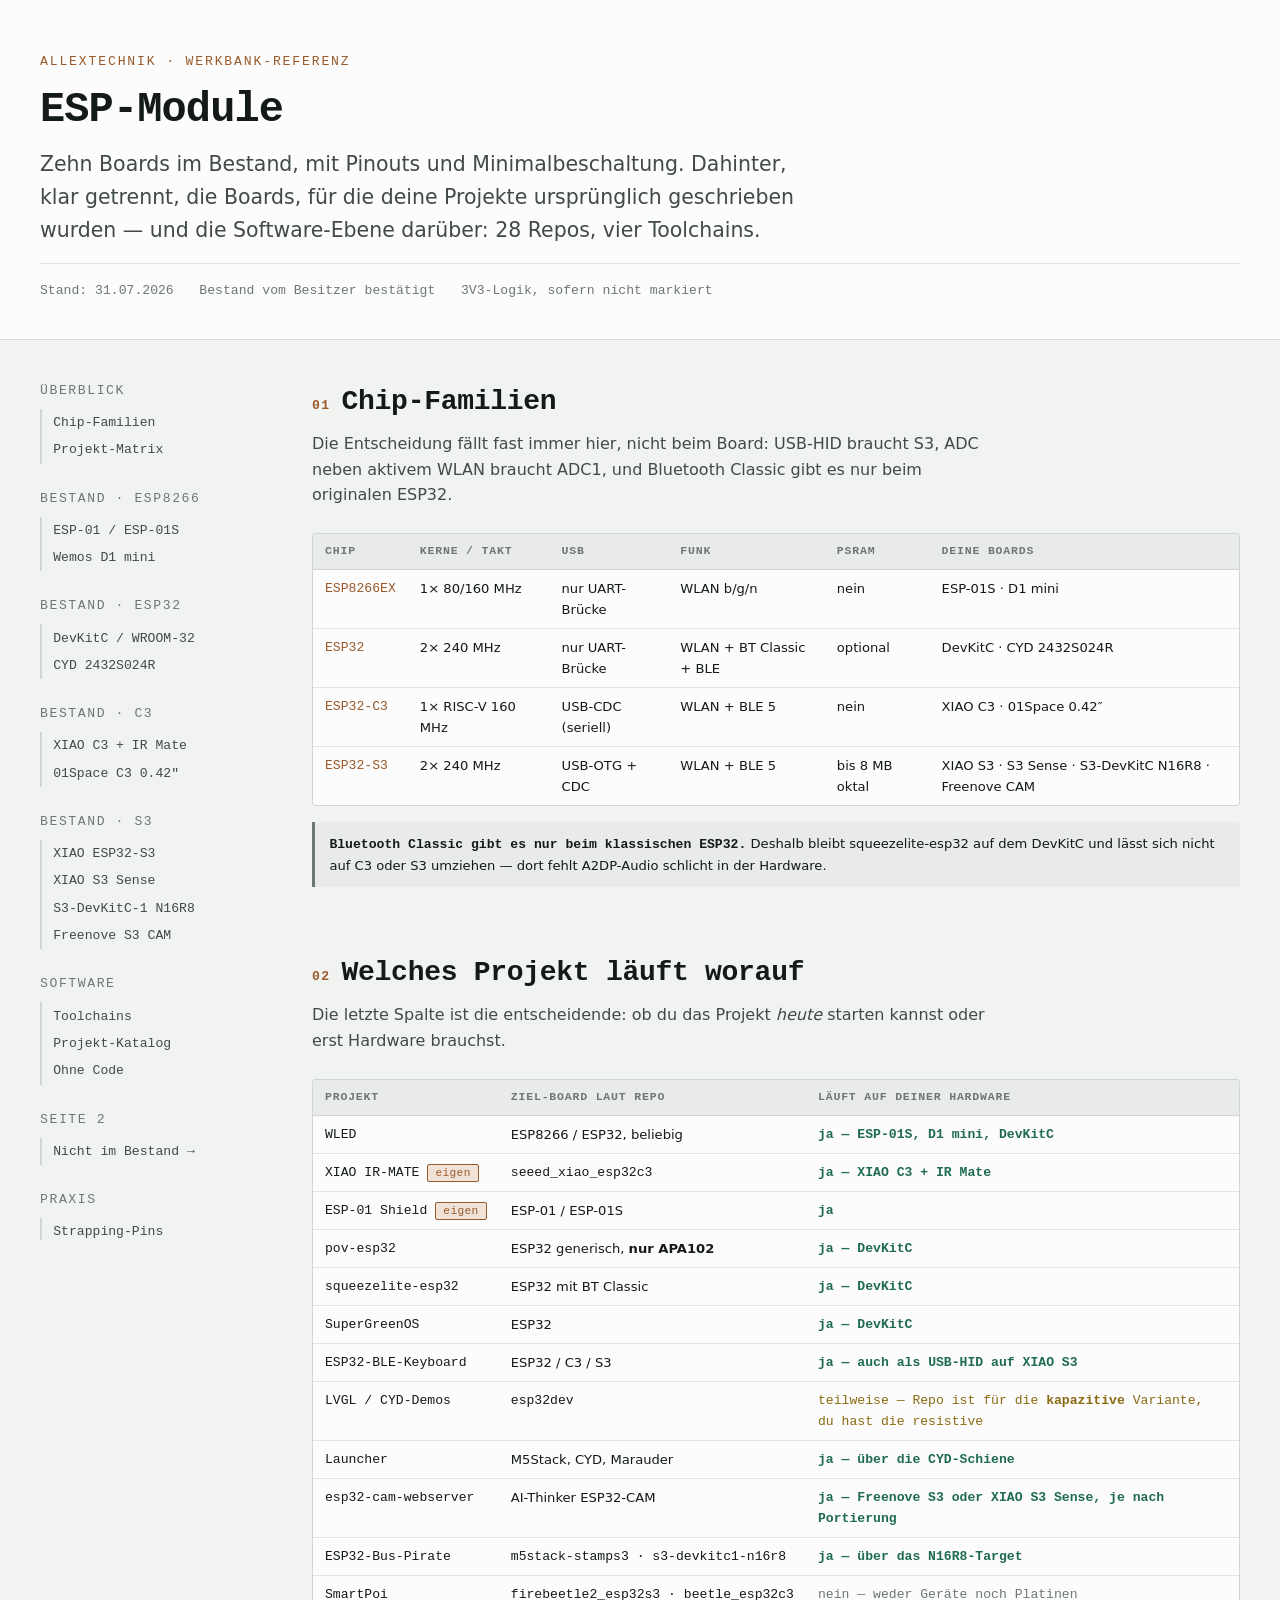
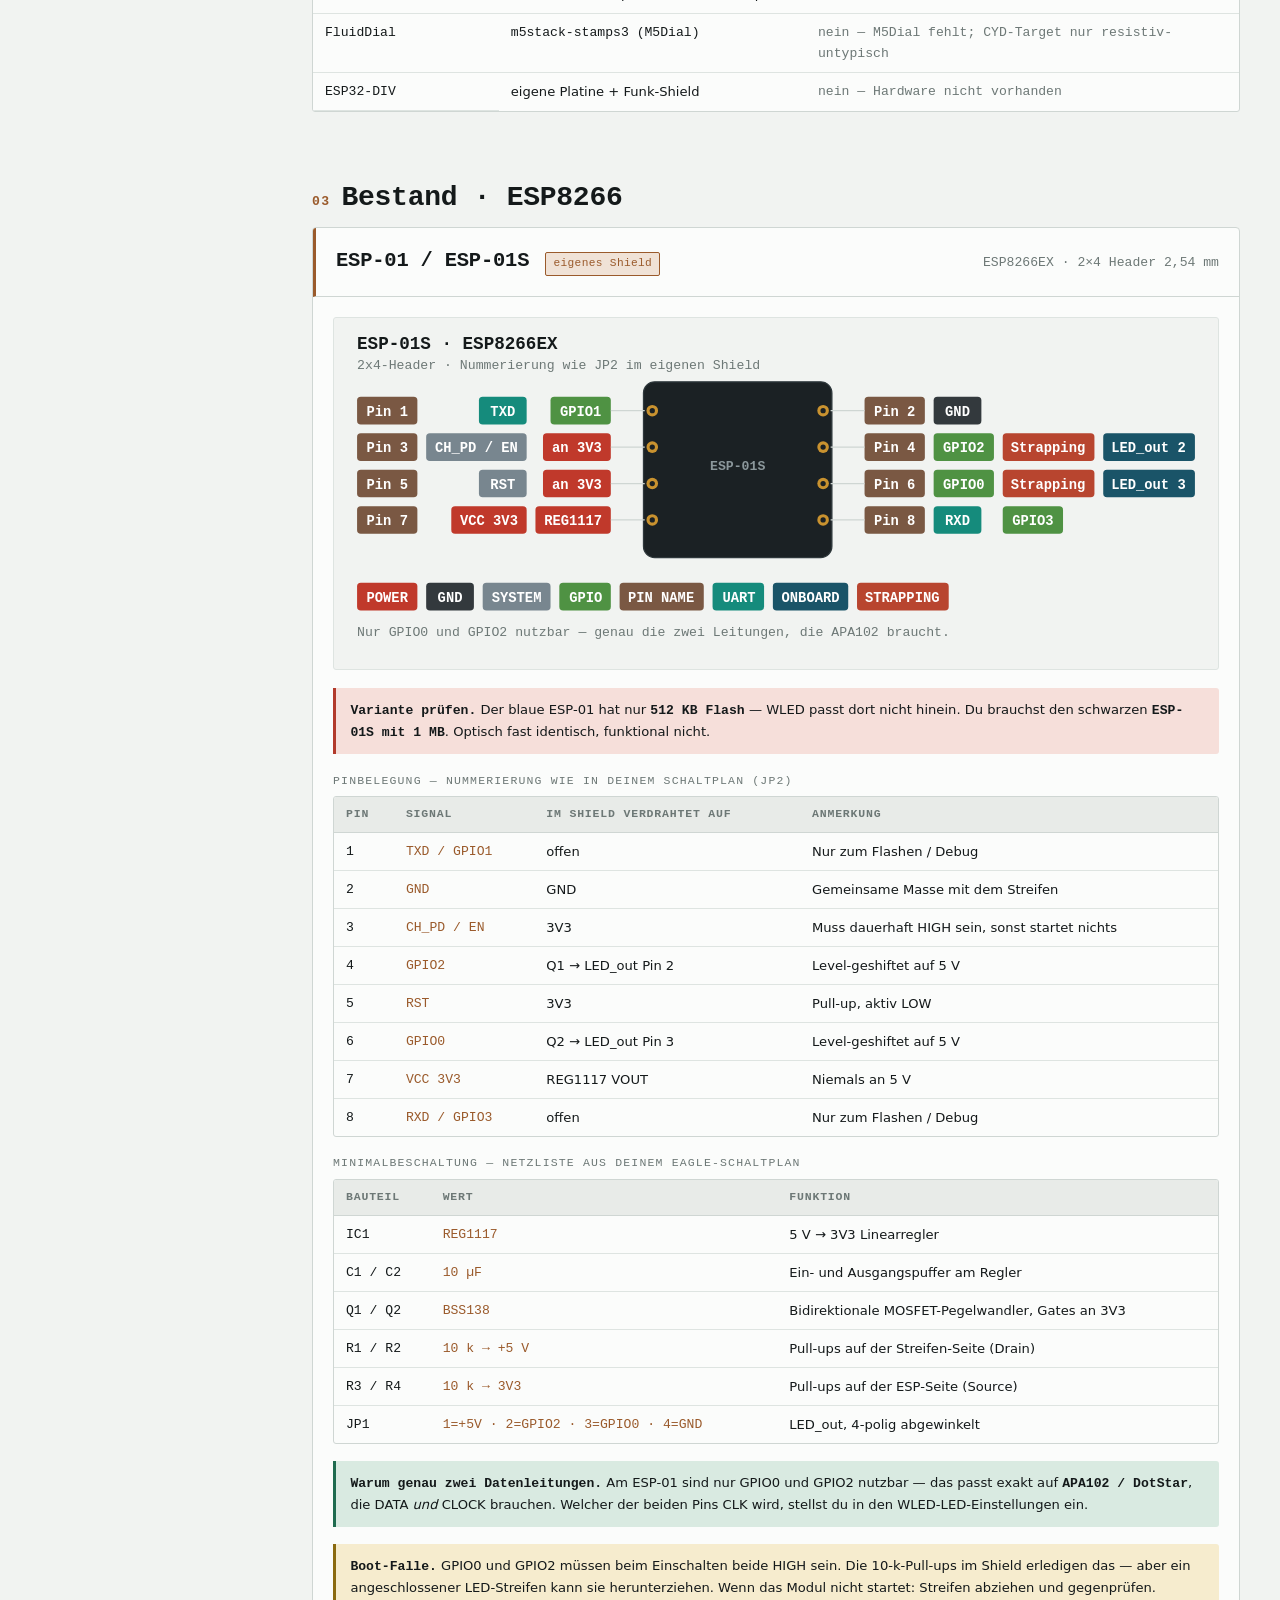
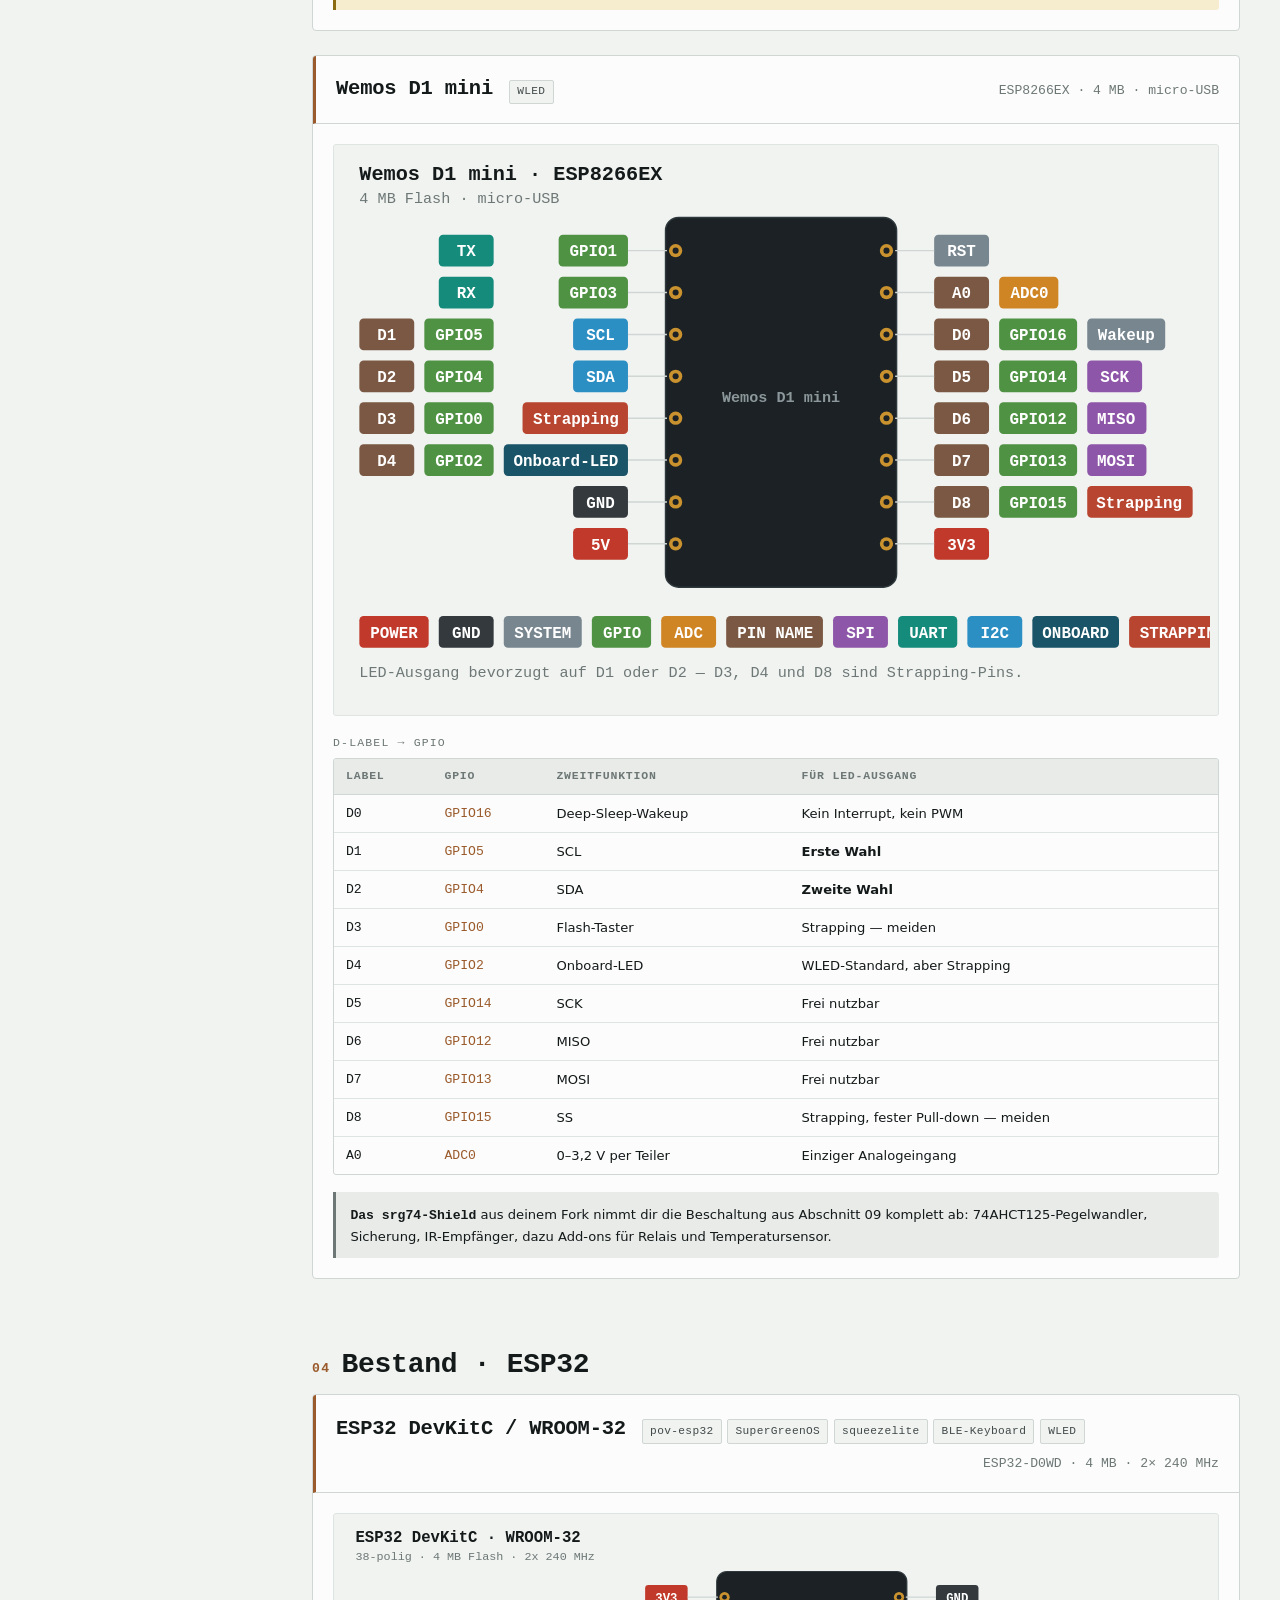
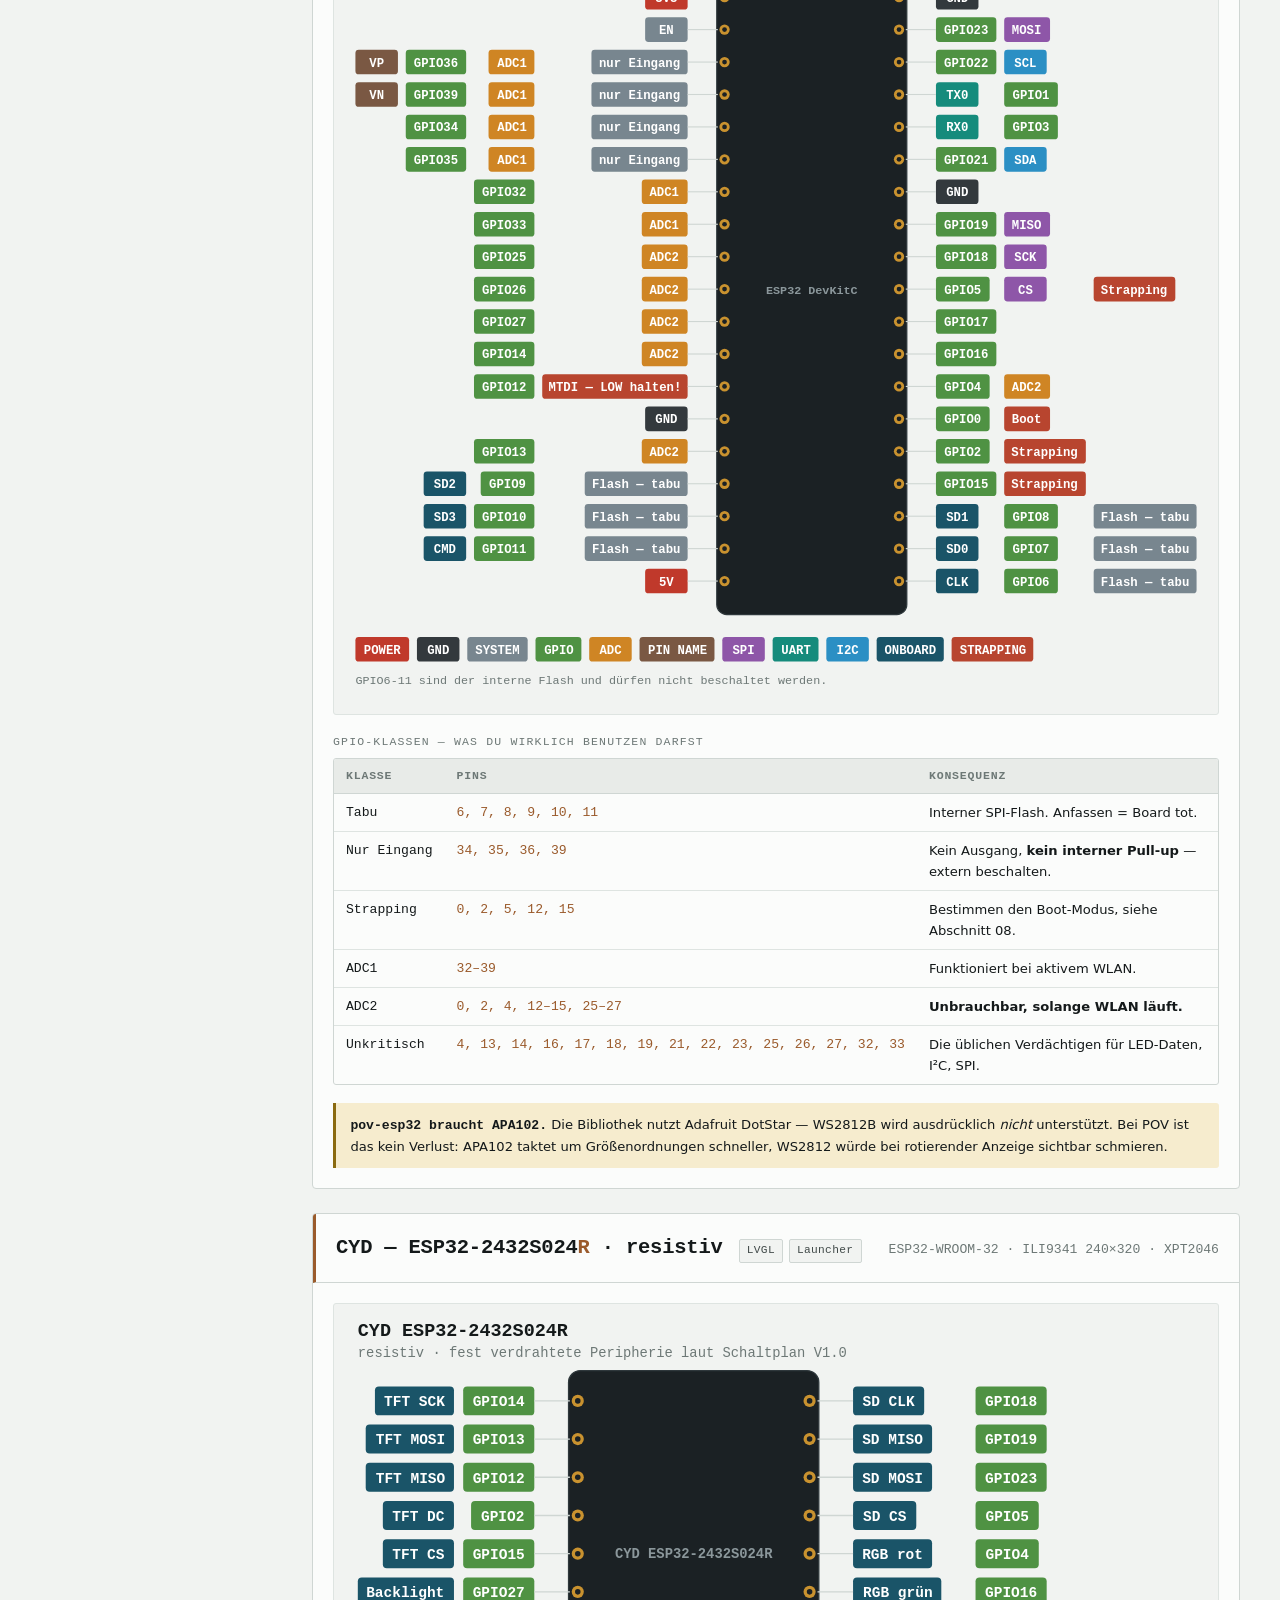
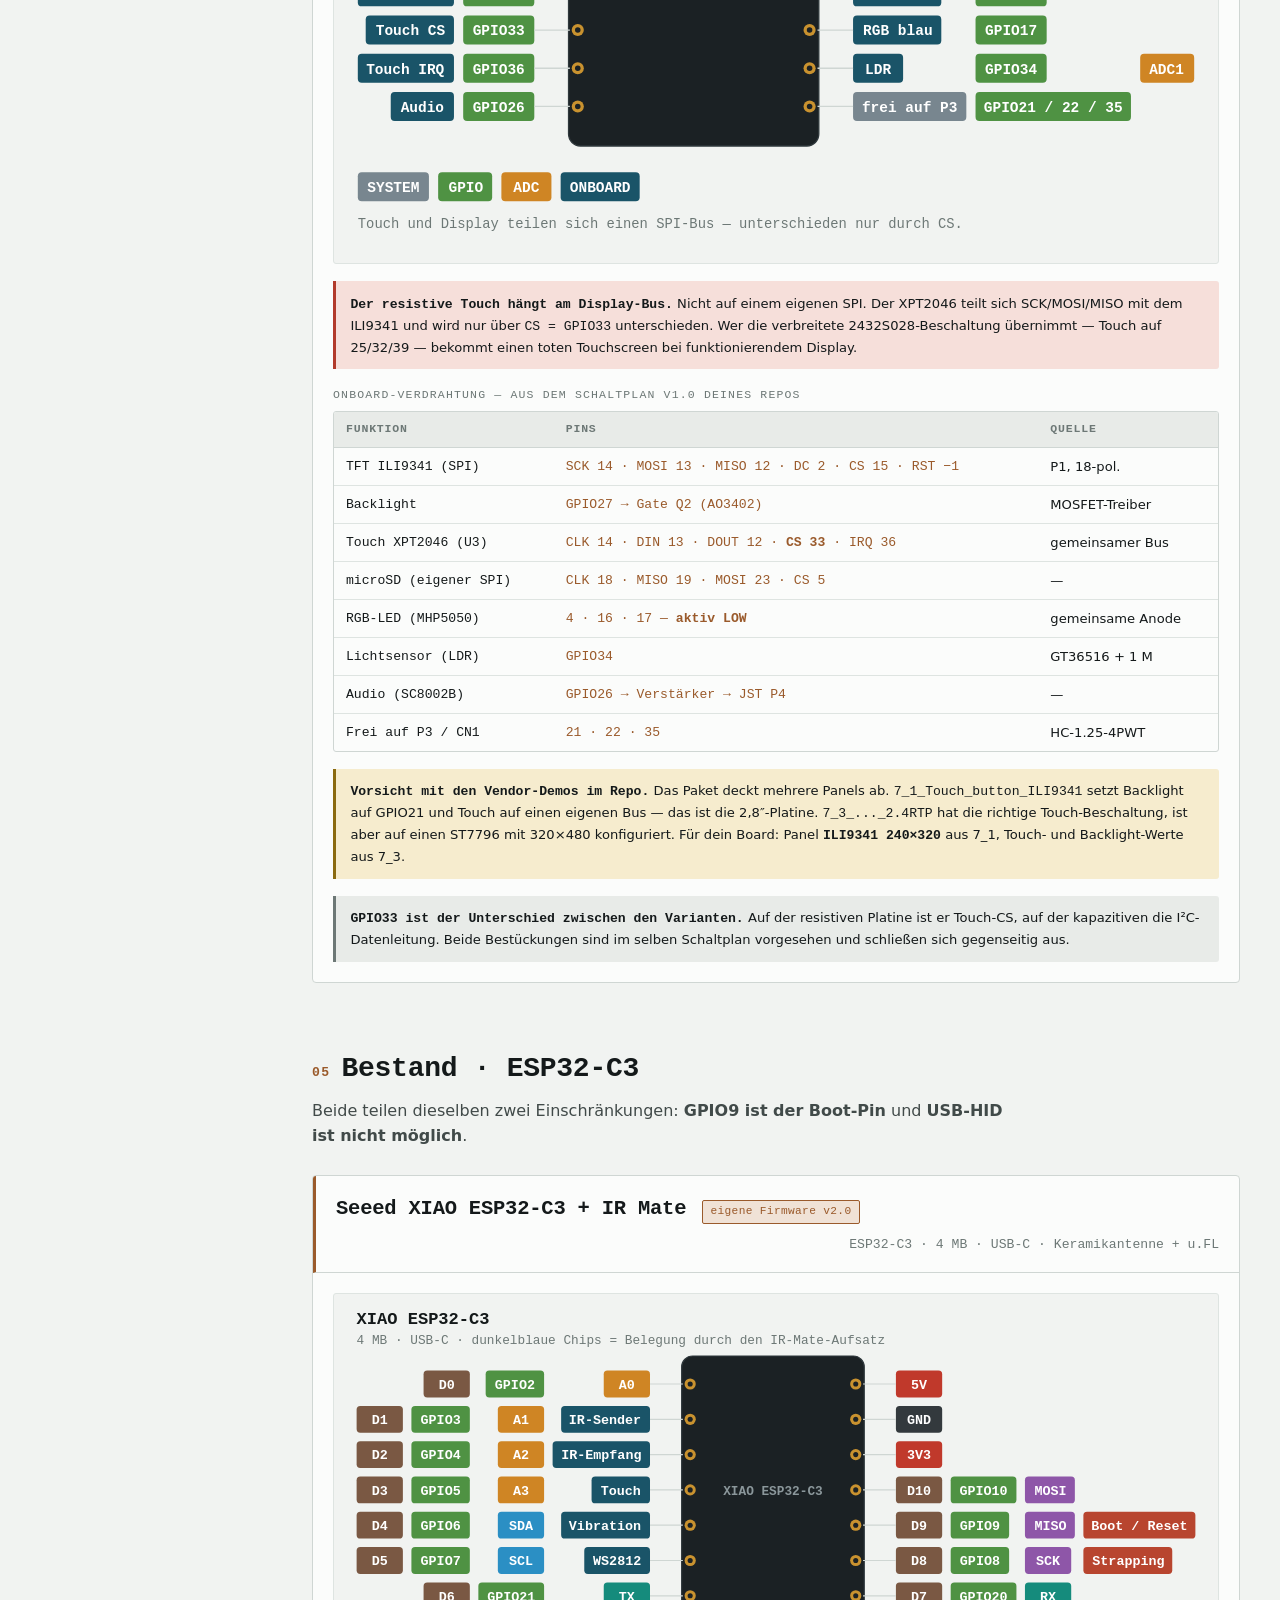
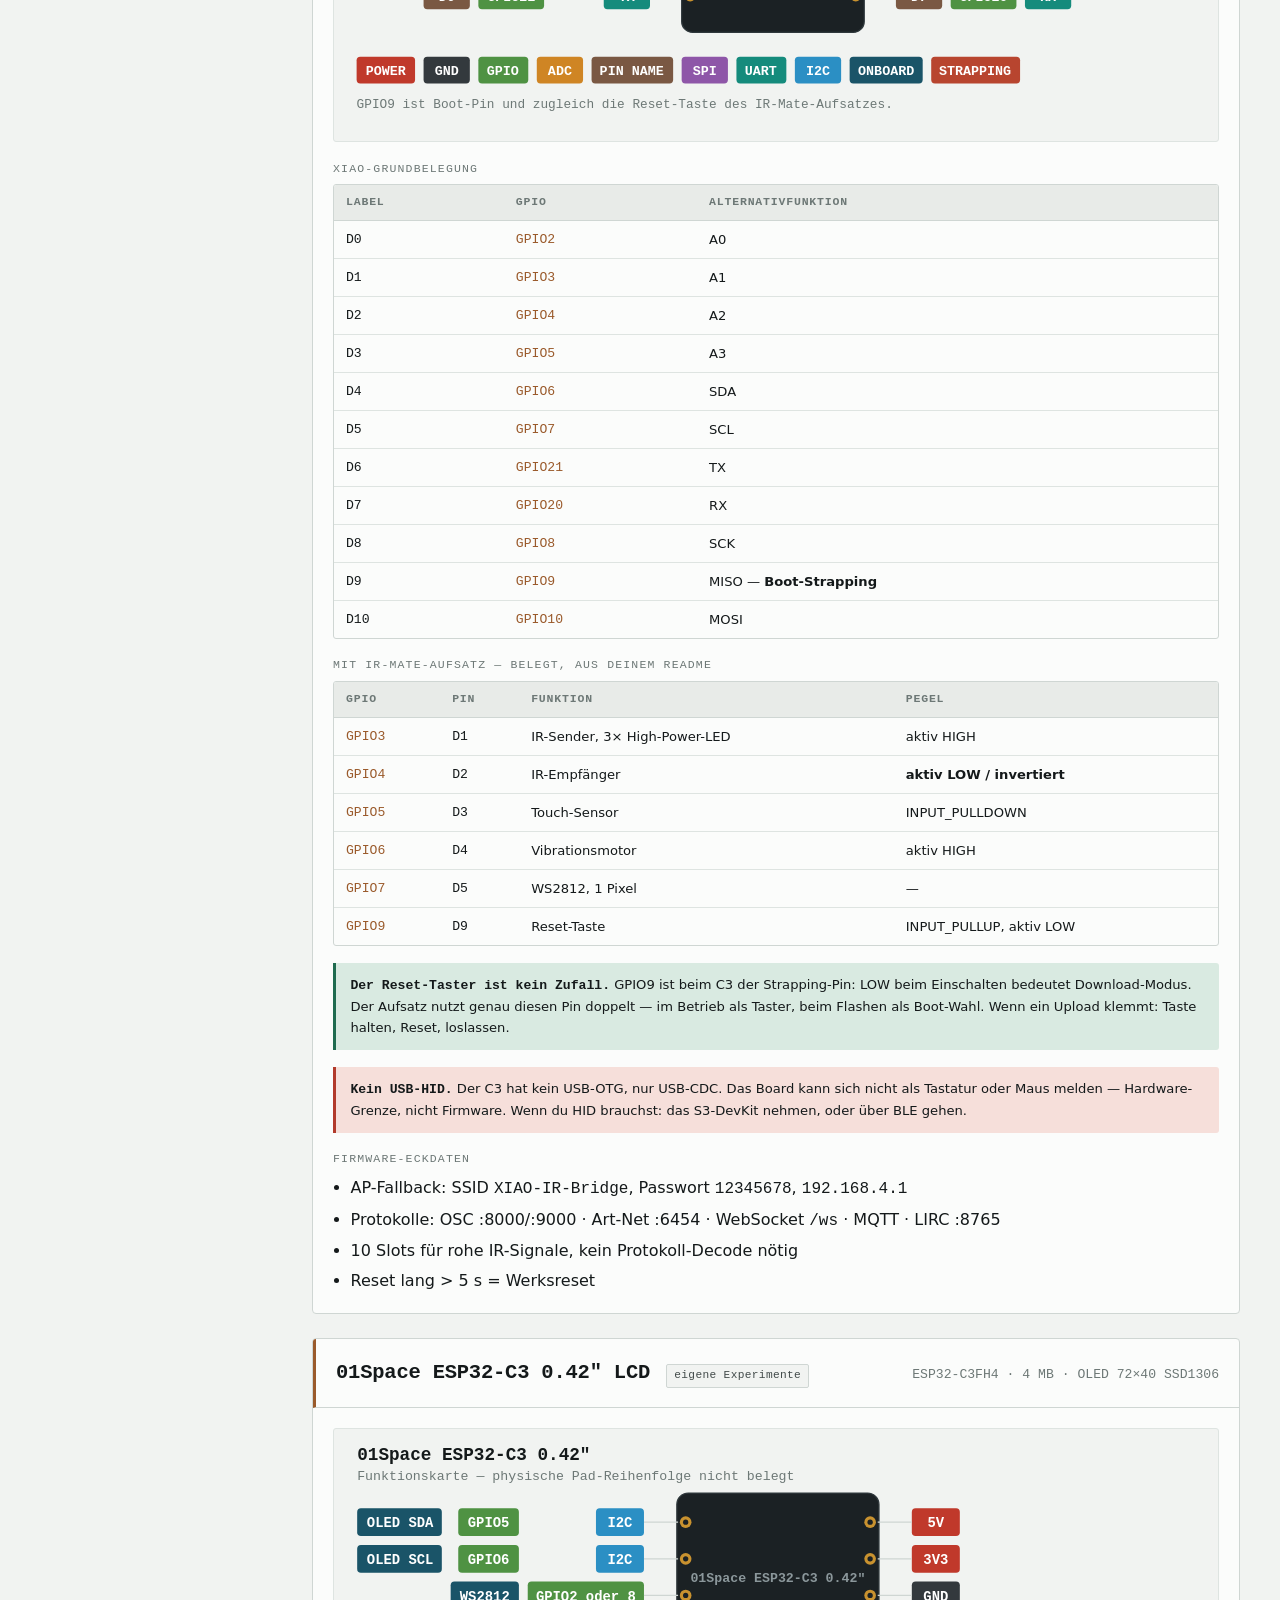
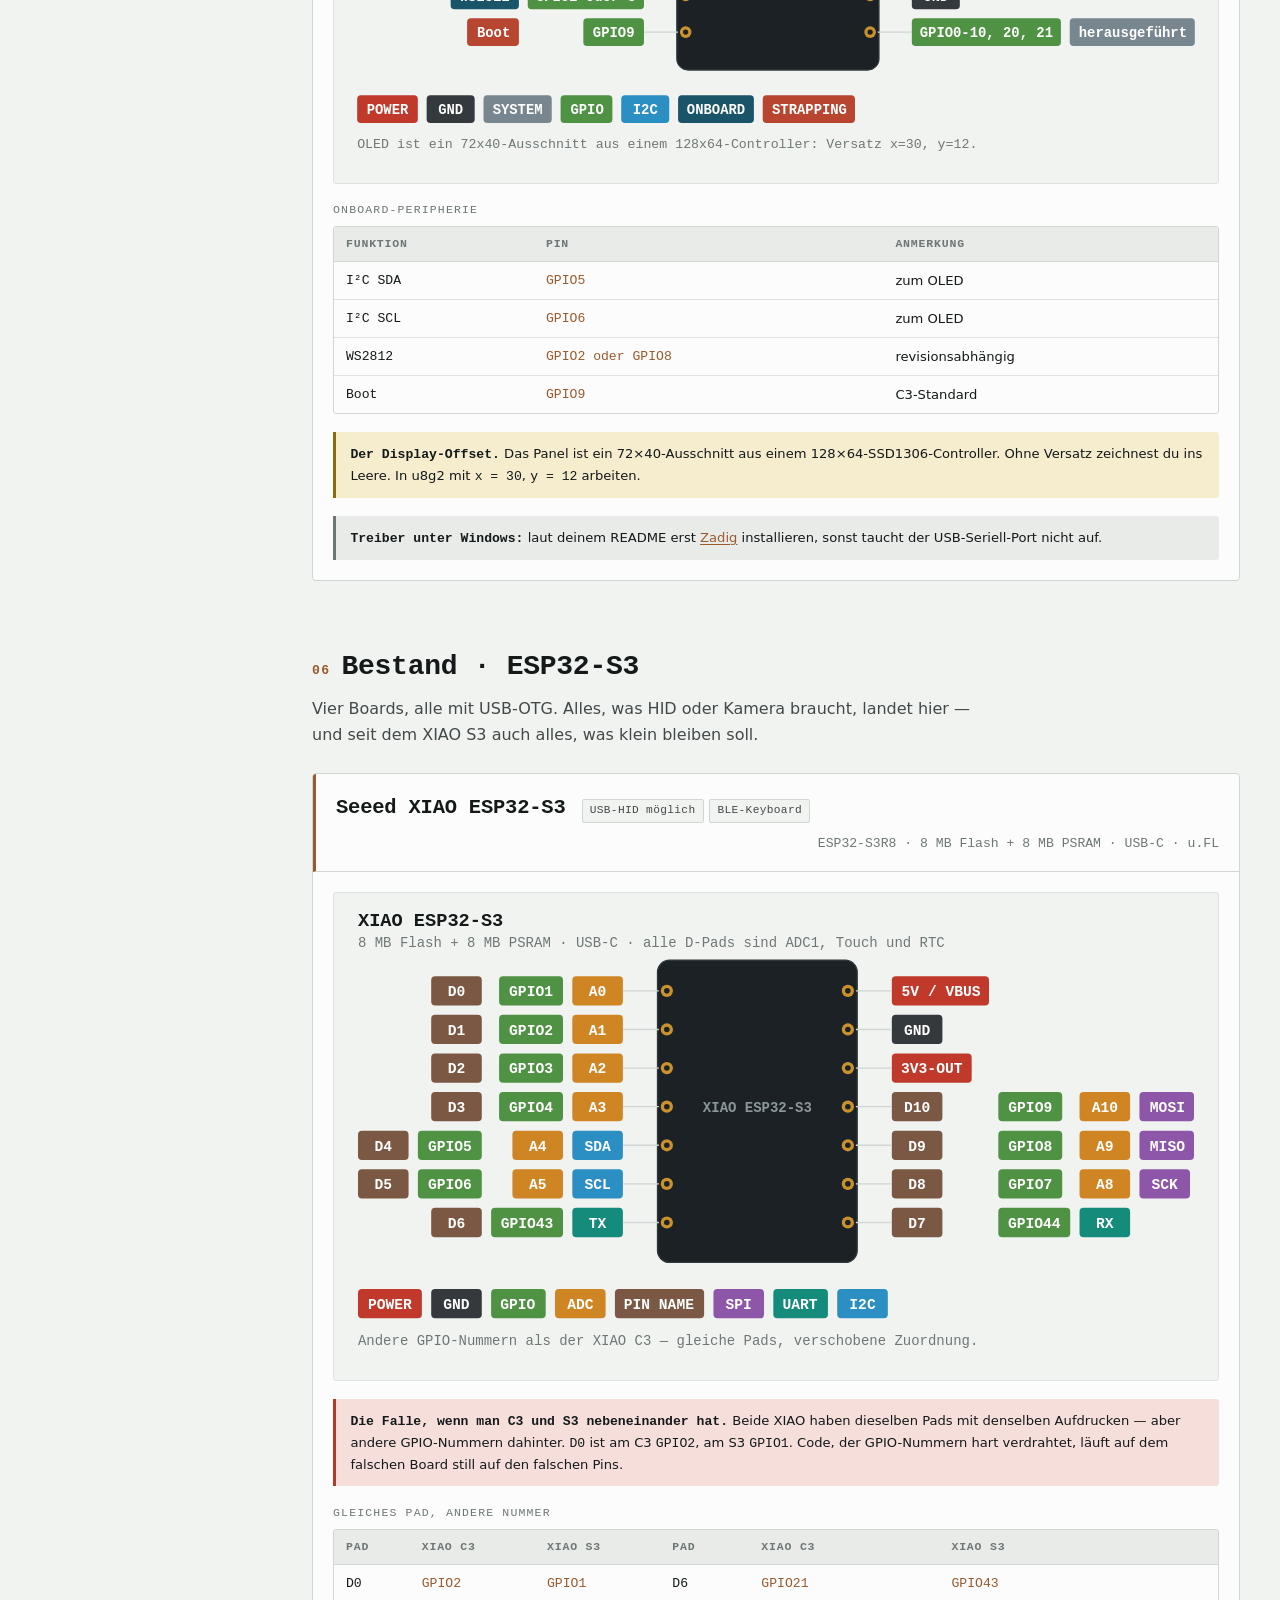
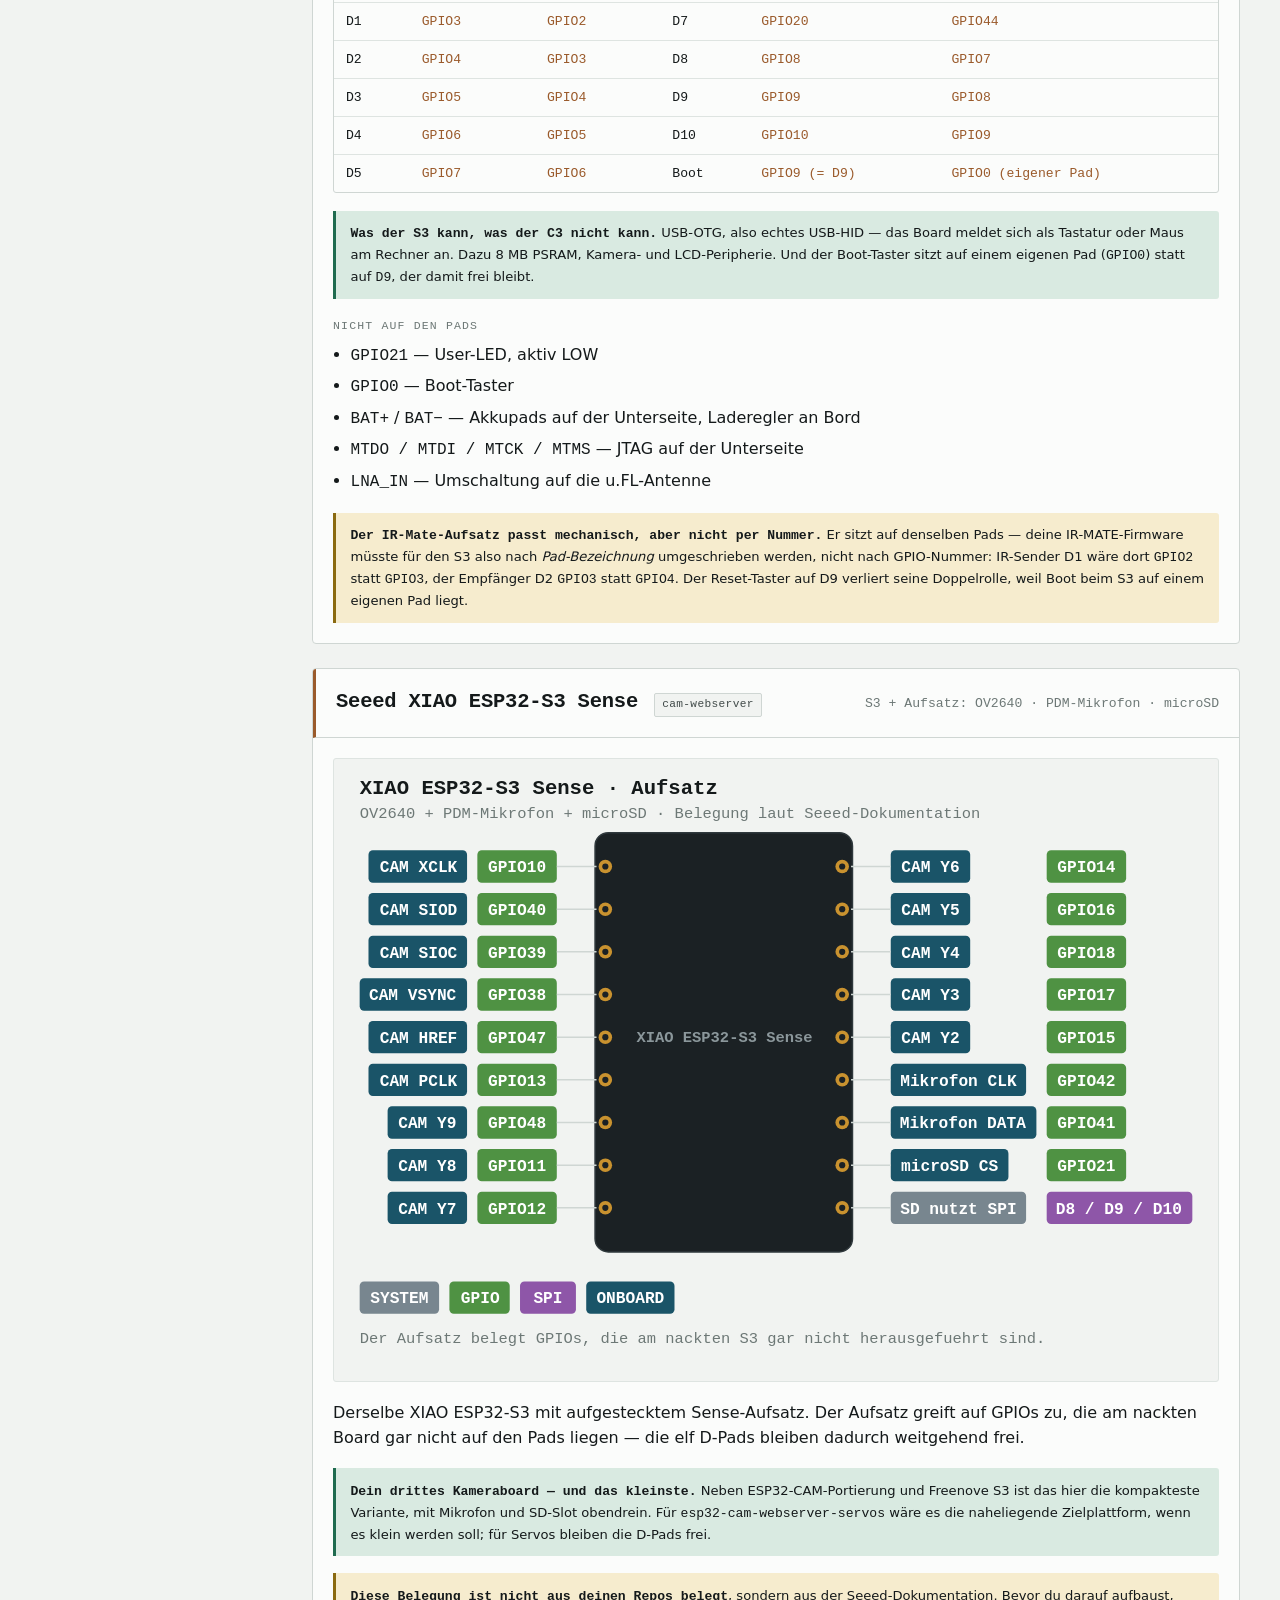
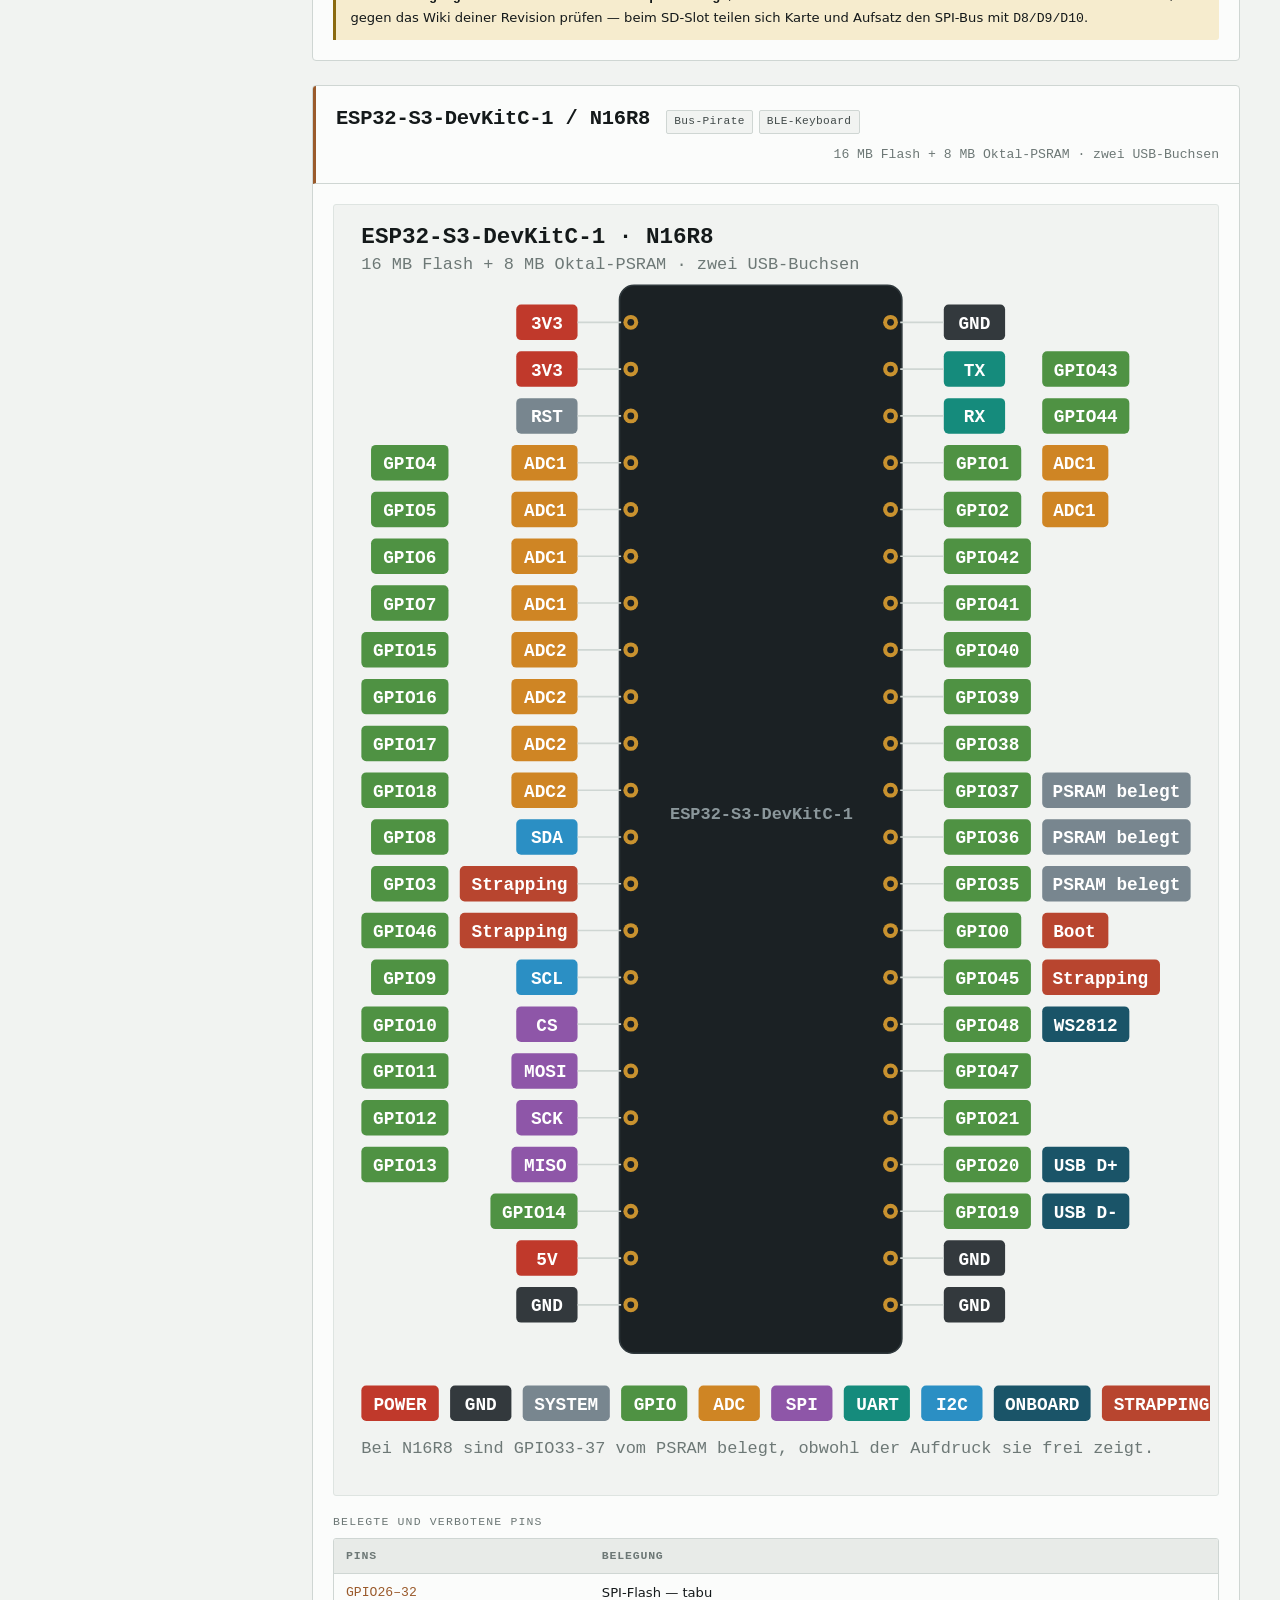
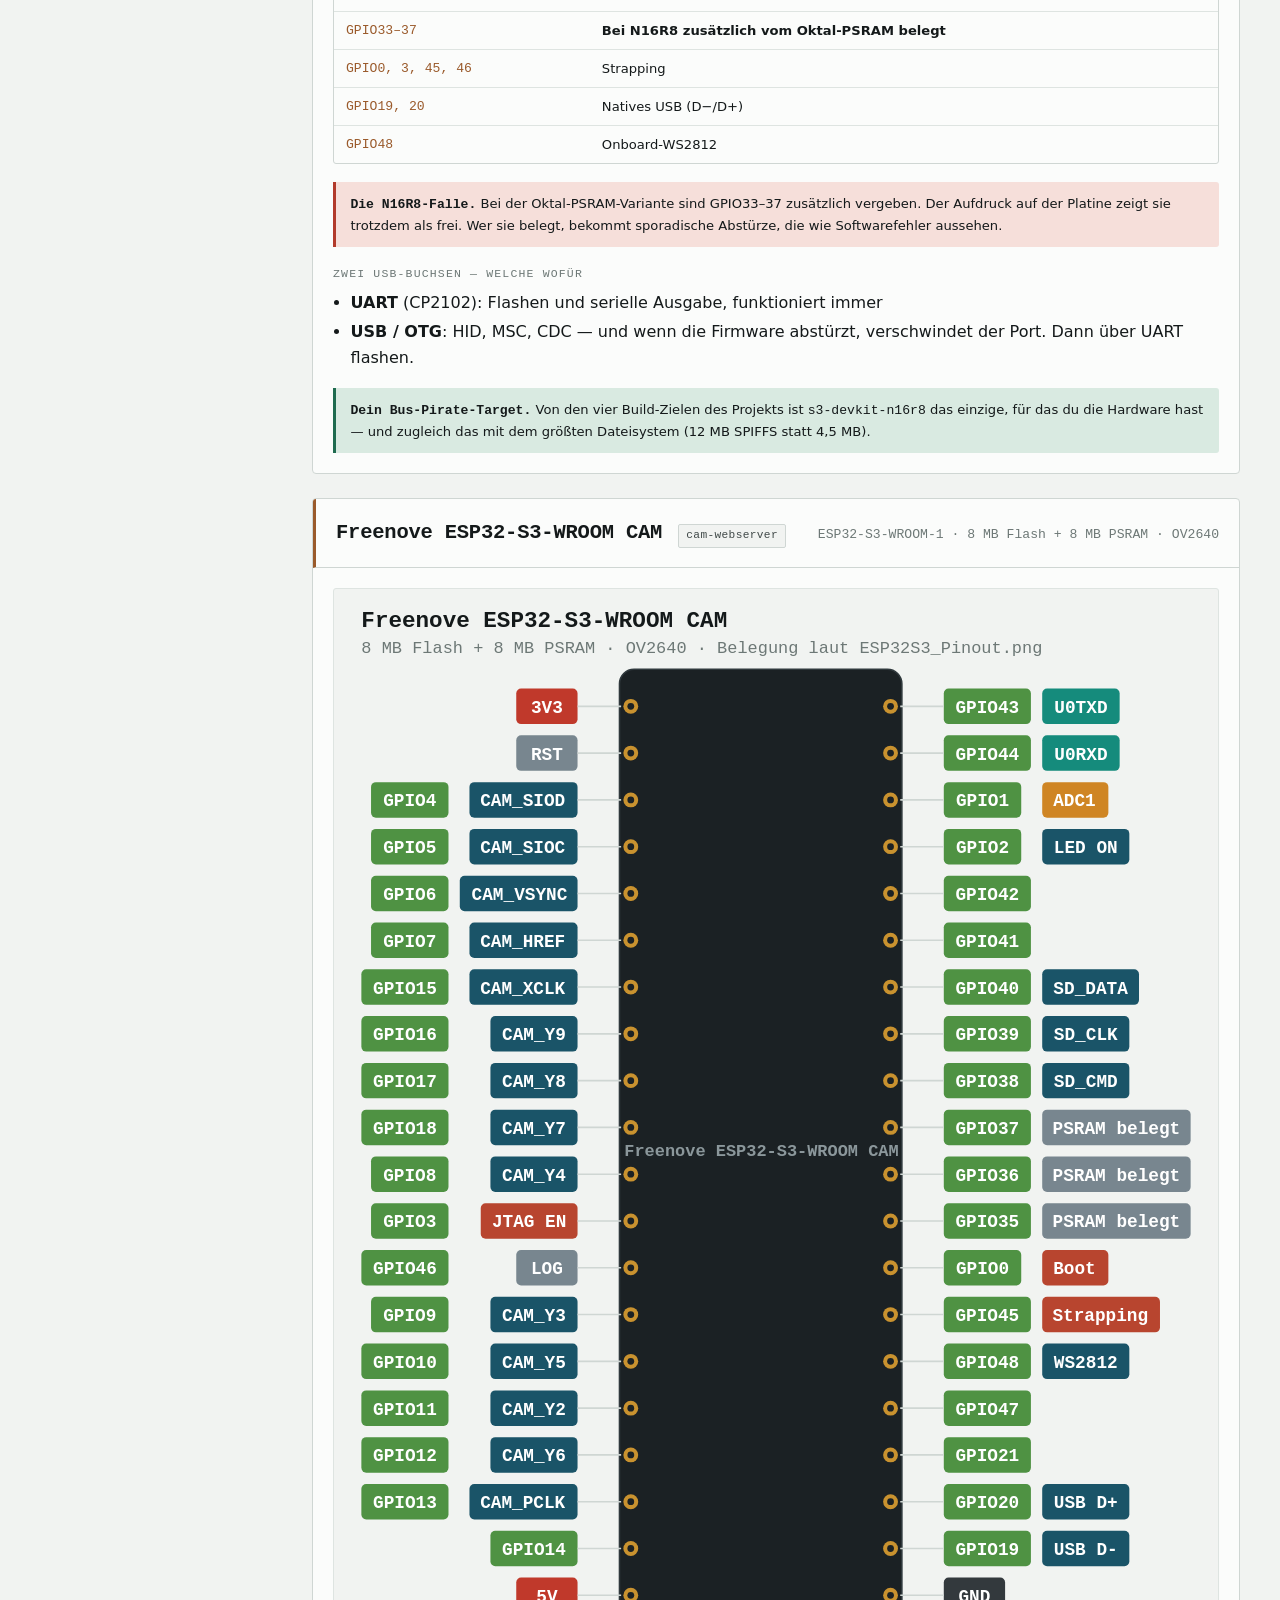
==== commit 5fe1fea4: "XIAO ESP32-S3 und S3 Sense in den Bestand aufnehmen Bestand damit zehn Boards. Beide bekommen eine P" ====
--- a/index.html
+++ b/index.html
@@ -3,7 +3,7 @@
 <head>
 <meta charset="utf-8">
 <meta name="viewport" content="width=device-width, initial-scale=1">
-<meta name="description" content="Acht ESP-Boards im Bestand mit Pinout-Grafiken, Minimalbeschaltung und Software-Katalog.">
+<meta name="description" content="Zehn ESP-Boards im Bestand mit Pinout-Grafiken, Minimalbeschaltung und Software-Katalog.">
 <meta name="color-scheme" content="light dark">
 <title>ESP-Hardware-Referenz — AllExTechnik</title>
 <style>
@@ -424,7 +424,6 @@
   .subsec { scroll-margin-top: 1.5rem; }
   .subsec h3 { color: var(--copper); font-size: var(--step-0); letter-spacing: 0.04em; text-transform: uppercase; }
 
-  /* Verweis zwischen den beiden Seiten */
   .pagelink { display: block; border: 1px solid var(--copper); border-left-width: 3px;
               border-radius: 3px; background: var(--copper-wash); padding: 1rem 1.25rem;
               text-decoration: none; color: var(--ink); }
@@ -438,7 +437,7 @@
   <div class="masthead-inner">
     <div class="eyebrow">AllExTechnik · Werkbank-Referenz</div>
     <h1>ESP-Module</h1>
-    <p class="lede">Acht Boards im Bestand, mit Pinouts und Minimalbeschaltung. Dahinter, klar getrennt, die Boards, für die deine Projekte ursprünglich geschrieben wurden — und die Software-Ebene darüber: 28 Repos, vier Toolchains.</p>
+    <p class="lede">Zehn Boards im Bestand, mit Pinouts und Minimalbeschaltung. Dahinter, klar getrennt, die Boards, für die deine Projekte ursprünglich geschrieben wurden — und die Software-Ebene darüber: 28 Repos, vier Toolchains.</p>
     <div class="masthead-meta">
       <span>Stand: 31.07.2026</span>
       <span>Bestand vom Besitzer bestätigt</span>
@@ -471,6 +470,8 @@
     </div>
     <div class="rail-group">
       <div class="rail-title">Bestand · S3</div>
+      <a href="#xiaos3">XIAO ESP32-S3</a>
+      <a href="#xiaos3sense">XIAO S3 Sense</a>
       <a href="#s3devkit">S3-DevKitC-1 N16R8</a>
       <a href="#freenove">Freenove S3 CAM</a>
     </div>
@@ -517,7 +518,7 @@
             </tr>
             <tr>
               <td class="gpio">ESP32-S3</td><td>2× 240 MHz</td><td>USB-OTG + CDC</td><td>WLAN + BLE 5</td><td>bis 8 MB oktal</td>
-              <td>S3-DevKitC N16R8 · Freenove CAM</td>
+              <td>XIAO S3 · S3 Sense · S3-DevKitC N16R8 · Freenove CAM</td>
             </tr>
           </tbody>
         </table>
@@ -543,10 +544,10 @@
             <tr><th scope="row">pov-esp32</th><td>ESP32 generisch, <strong>nur APA102</strong></td><td class="hit">ja — DevKitC</td></tr>
             <tr><th scope="row">squeezelite-esp32</th><td>ESP32 mit BT Classic</td><td class="hit">ja — DevKitC</td></tr>
             <tr><th scope="row">SuperGreenOS</th><td>ESP32</td><td class="hit">ja — DevKitC</td></tr>
-            <tr><th scope="row">ESP32-BLE-Keyboard</th><td>ESP32 / C3 / S3</td><td class="hit">ja — DevKitC, XIAO C3, S3-DevKit</td></tr>
+            <tr><th scope="row">ESP32-BLE-Keyboard</th><td>ESP32 / C3 / S3</td><td class="hit">ja — auch als <strong>USB-HID</strong> auf XIAO S3</td></tr>
             <tr><th scope="row">LVGL / CYD-Demos</th><td class="pin">esp32dev</td><td class="warnrow">teilweise — Repo ist für die <strong>kapazitive</strong> Variante, du hast die resistive</td></tr>
             <tr><th scope="row">Launcher</th><td>M5Stack, CYD, Marauder</td><td class="hit">ja — über die CYD-Schiene</td></tr>
-            <tr><th scope="row">esp32-cam-webserver</th><td>AI-Thinker ESP32-CAM</td><td class="warnrow">mit Portierung — du hast die Freenove-S3-Variante</td></tr>
+            <tr><th scope="row">esp32-cam-webserver</th><td>AI-Thinker ESP32-CAM</td><td class="hit">ja — Freenove S3 oder XIAO S3 Sense, je nach Portierung</td></tr>
             <tr><th scope="row">ESP32-Bus-Pirate</th><td class="pin">m5stack-stamps3 · s3-devkitc1-n16r8</td><td class="hit">ja — über das N16R8-Target</td></tr>
             <tr><th scope="row">SmartPoi</th><td class="pin">firebeetle2_esp32s3 · beetle_esp32c3</td><td class="miss">nein — weder Geräte noch Platinen</td></tr>
             <tr><th scope="row">FluidDial</th><td class="pin">m5stack-stamps3 (M5Dial)</td><td class="miss">nein — M5Dial fehlt; CYD-Target nur resistiv-untypisch</td></tr>
@@ -1482,7 +1483,282 @@
     <!-- ══════════ BESTAND · S3 ══════════ -->
     <section id="bs3">
       <h2><span class="num">06</span> Bestand · ESP32-S3</h2>
-      <p class="section-note">Deine beiden einzigen Boards mit USB-OTG. Alles, was HID oder Kamera braucht, landet hier.</p>
+      <p class="section-note">Vier Boards, alle mit USB-OTG. Alles, was HID oder Kamera braucht, landet hier — und seit dem XIAO S3 auch alles, was klein bleiben soll.</p>
+
+      <article class="board" id="xiaos3">
+        <div class="board-head">
+          <h3>Seeed XIAO ESP32-S3</h3>
+          <div class="chips"><span class="chip">USB-HID möglich</span><span class="chip">BLE-Keyboard</span></div>
+          <div class="spec">ESP32-S3R8 · 8 MB Flash + 8 MB PSRAM · USB-C · u.FL</div>
+        </div>
+        <div class="board-body">
+
+          <div class="pinout"><svg viewBox="0 0 652 357" role="img" aria-label="Pinout XIAO ESP32-S3" xmlns="http://www.w3.org/2000/svg">
+<text x="12" y="20" font-size="14" font-weight="700" font-family="var(--font-display)" fill="var(--ink)">XIAO ESP32-S3</text>
+<text x="12" y="36" font-size="10.5" font-family="var(--font-display)" fill="var(--ink-3)">8 MB Flash + 8 MB PSRAM · USB-C · alle D-Pads sind ADC1, Touch und RTC</text>
+<rect x="237" y="46" width="150" height="227" rx="9" fill="#1b2124" stroke="#2f383c"/>
+<circle cx="244" cy="69" r="4.6" fill="#c9922f"/>
+<circle cx="244" cy="69" r="2.1" fill="#1b2124"/>
+<rect x="67" y="58" width="38" height="22" rx="3" fill="#7a5843"/><text x="86" y="73" text-anchor="middle" fill="#fff" font-size="11.0" font-family="var(--font-display)" font-weight="600">D0</text>
+<rect x="118" y="58" width="48" height="22" rx="3" fill="#4f9243"/><text x="142" y="73" text-anchor="middle" fill="#fff" font-size="11.0" font-family="var(--font-display)" font-weight="600">GPIO1</text>
+<rect x="173" y="58" width="38" height="22" rx="3" fill="#cf8524"/><text x="192" y="73" text-anchor="middle" fill="#fff" font-size="11.0" font-family="var(--font-display)" font-weight="600">A0</text>
+<line x1="211" y1="69" x2="238" y2="69" stroke="var(--rule)" stroke-width="1"/>
+<circle cx="244" cy="98" r="4.6" fill="#c9922f"/>
+<circle cx="244" cy="98" r="2.1" fill="#1b2124"/>
+<rect x="67" y="87" width="38" height="22" rx="3" fill="#7a5843"/><text x="86" y="102" text-anchor="middle" fill="#fff" font-size="11.0" font-family="var(--font-display)" font-weight="600">D1</text>
+<rect x="118" y="87" width="48" height="22" rx="3" fill="#4f9243"/><text x="142" y="102" text-anchor="middle" fill="#fff" font-size="11.0" font-family="var(--font-display)" font-weight="600">GPIO2</text>
+<rect x="173" y="87" width="38" height="22" rx="3" fill="#cf8524"/><text x="192" y="102" text-anchor="middle" fill="#fff" font-size="11.0" font-family="var(--font-display)" font-weight="600">A1</text>
+<line x1="211" y1="98" x2="238" y2="98" stroke="var(--rule)" stroke-width="1"/>
+<circle cx="244" cy="127" r="4.6" fill="#c9922f"/>
+<circle cx="244" cy="127" r="2.1" fill="#1b2124"/>
+<rect x="67" y="116" width="38" height="22" rx="3" fill="#7a5843"/><text x="86" y="131" text-anchor="middle" fill="#fff" font-size="11.0" font-family="var(--font-display)" font-weight="600">D2</text>
+<rect x="118" y="116" width="48" height="22" rx="3" fill="#4f9243"/><text x="142" y="131" text-anchor="middle" fill="#fff" font-size="11.0" font-family="var(--font-display)" font-weight="600">GPIO3</text>
+<rect x="173" y="116" width="38" height="22" rx="3" fill="#cf8524"/><text x="192" y="131" text-anchor="middle" fill="#fff" font-size="11.0" font-family="var(--font-display)" font-weight="600">A2</text>
+<line x1="211" y1="127" x2="238" y2="127" stroke="var(--rule)" stroke-width="1"/>
+<circle cx="244" cy="156" r="4.6" fill="#c9922f"/>
+<circle cx="244" cy="156" r="2.1" fill="#1b2124"/>
+<rect x="67" y="145" width="38" height="22" rx="3" fill="#7a5843"/><text x="86" y="160" text-anchor="middle" fill="#fff" font-size="11.0" font-family="var(--font-display)" font-weight="600">D3</text>
+<rect x="118" y="145" width="48" height="22" rx="3" fill="#4f9243"/><text x="142" y="160" text-anchor="middle" fill="#fff" font-size="11.0" font-family="var(--font-display)" font-weight="600">GPIO4</text>
+<rect x="173" y="145" width="38" height="22" rx="3" fill="#cf8524"/><text x="192" y="160" text-anchor="middle" fill="#fff" font-size="11.0" font-family="var(--font-display)" font-weight="600">A3</text>
+<line x1="211" y1="156" x2="238" y2="156" stroke="var(--rule)" stroke-width="1"/>
+<circle cx="244" cy="185" r="4.6" fill="#c9922f"/>
+<circle cx="244" cy="185" r="2.1" fill="#1b2124"/>
+<rect x="12" y="174" width="38" height="22" rx="3" fill="#7a5843"/><text x="31" y="189" text-anchor="middle" fill="#fff" font-size="11.0" font-family="var(--font-display)" font-weight="600">D4</text>
+<rect x="57" y="174" width="48" height="22" rx="3" fill="#4f9243"/><text x="81" y="189" text-anchor="middle" fill="#fff" font-size="11.0" font-family="var(--font-display)" font-weight="600">GPIO5</text>
+<rect x="128" y="174" width="38" height="22" rx="3" fill="#cf8524"/><text x="147" y="189" text-anchor="middle" fill="#fff" font-size="11.0" font-family="var(--font-display)" font-weight="600">A4</text>
+<rect x="173" y="174" width="38" height="22" rx="3" fill="#2b8fc4"/><text x="192" y="189" text-anchor="middle" fill="#fff" font-size="11.0" font-family="var(--font-display)" font-weight="600">SDA</text>
+<line x1="211" y1="185" x2="238" y2="185" stroke="var(--rule)" stroke-width="1"/>
+<circle cx="244" cy="214" r="4.6" fill="#c9922f"/>
+<circle cx="244" cy="214" r="2.1" fill="#1b2124"/>
+<rect x="12" y="203" width="38" height="22" rx="3" fill="#7a5843"/><text x="31" y="218" text-anchor="middle" fill="#fff" font-size="11.0" font-family="var(--font-display)" font-weight="600">D5</text>
+<rect x="57" y="203" width="48" height="22" rx="3" fill="#4f9243"/><text x="81" y="218" text-anchor="middle" fill="#fff" font-size="11.0" font-family="var(--font-display)" font-weight="600">GPIO6</text>
+<rect x="128" y="203" width="38" height="22" rx="3" fill="#cf8524"/><text x="147" y="218" text-anchor="middle" fill="#fff" font-size="11.0" font-family="var(--font-display)" font-weight="600">A5</text>
+<rect x="173" y="203" width="38" height="22" rx="3" fill="#2b8fc4"/><text x="192" y="218" text-anchor="middle" fill="#fff" font-size="11.0" font-family="var(--font-display)" font-weight="600">SCL</text>
+<line x1="211" y1="214" x2="238" y2="214" stroke="var(--rule)" stroke-width="1"/>
+<circle cx="244" cy="243" r="4.6" fill="#c9922f"/>
+<circle cx="244" cy="243" r="2.1" fill="#1b2124"/>
+<rect x="67" y="232" width="38" height="22" rx="3" fill="#7a5843"/><text x="86" y="247" text-anchor="middle" fill="#fff" font-size="11.0" font-family="var(--font-display)" font-weight="600">D6</text>
+<rect x="112" y="232" width="54" height="22" rx="3" fill="#4f9243"/><text x="139" y="247" text-anchor="middle" fill="#fff" font-size="11.0" font-family="var(--font-display)" font-weight="600">GPIO43</text>
+<rect x="173" y="232" width="38" height="22" rx="3" fill="#158b7c"/><text x="192" y="247" text-anchor="middle" fill="#fff" font-size="11.0" font-family="var(--font-display)" font-weight="600">TX</text>
+<line x1="211" y1="243" x2="238" y2="243" stroke="var(--rule)" stroke-width="1"/>
+<circle cx="380" cy="69" r="4.6" fill="#c9922f"/>
+<circle cx="380" cy="69" r="2.1" fill="#1b2124"/>
+<rect x="413" y="58" width="73" height="22" rx="3" fill="#c0392b"/><text x="450" y="73" text-anchor="middle" fill="#fff" font-size="11.0" font-family="var(--font-display)" font-weight="600">5V / VBUS</text>
+<line x1="386" y1="69" x2="413" y2="69" stroke="var(--rule)" stroke-width="1"/>
+<circle cx="380" cy="98" r="4.6" fill="#c9922f"/>
+<circle cx="380" cy="98" r="2.1" fill="#1b2124"/>
+<rect x="413" y="87" width="38" height="22" rx="3" fill="#33393d"/><text x="432" y="102" text-anchor="middle" fill="#fff" font-size="11.0" font-family="var(--font-display)" font-weight="600">GND</text>
+<line x1="386" y1="98" x2="413" y2="98" stroke="var(--rule)" stroke-width="1"/>
+<circle cx="380" cy="127" r="4.6" fill="#c9922f"/>
+<circle cx="380" cy="127" r="2.1" fill="#1b2124"/>
+<rect x="413" y="116" width="60" height="22" rx="3" fill="#c0392b"/><text x="443" y="131" text-anchor="middle" fill="#fff" font-size="11.0" font-family="var(--font-display)" font-weight="600">3V3-OUT</text>
+<line x1="386" y1="127" x2="413" y2="127" stroke="var(--rule)" stroke-width="1"/>
+<circle cx="380" cy="156" r="4.6" fill="#c9922f"/>
+<circle cx="380" cy="156" r="2.1" fill="#1b2124"/>
+<rect x="413" y="145" width="38" height="22" rx="3" fill="#7a5843"/><text x="432" y="160" text-anchor="middle" fill="#fff" font-size="11.0" font-family="var(--font-display)" font-weight="600">D10</text>
+<rect x="493" y="145" width="48" height="22" rx="3" fill="#4f9243"/><text x="517" y="160" text-anchor="middle" fill="#fff" font-size="11.0" font-family="var(--font-display)" font-weight="600">GPIO9</text>
+<rect x="554" y="145" width="38" height="22" rx="3" fill="#cf8524"/><text x="573" y="160" text-anchor="middle" fill="#fff" font-size="11.0" font-family="var(--font-display)" font-weight="600">A10</text>
+<rect x="599" y="145" width="41" height="22" rx="3" fill="#8e56a8"/><text x="620" y="160" text-anchor="middle" fill="#fff" font-size="11.0" font-family="var(--font-display)" font-weight="600">MOSI</text>
+<line x1="386" y1="156" x2="413" y2="156" stroke="var(--rule)" stroke-width="1"/>
+<circle cx="380" cy="185" r="4.6" fill="#c9922f"/>
+<circle cx="380" cy="185" r="2.1" fill="#1b2124"/>
+<rect x="413" y="174" width="38" height="22" rx="3" fill="#7a5843"/><text x="432" y="189" text-anchor="middle" fill="#fff" font-size="11.0" font-family="var(--font-display)" font-weight="600">D9</text>
+<rect x="493" y="174" width="48" height="22" rx="3" fill="#4f9243"/><text x="517" y="189" text-anchor="middle" fill="#fff" font-size="11.0" font-family="var(--font-display)" font-weight="600">GPIO8</text>
+<rect x="554" y="174" width="38" height="22" rx="3" fill="#cf8524"/><text x="573" y="189" text-anchor="middle" fill="#fff" font-size="11.0" font-family="var(--font-display)" font-weight="600">A9</text>
+<rect x="599" y="174" width="41" height="22" rx="3" fill="#8e56a8"/><text x="620" y="189" text-anchor="middle" fill="#fff" font-size="11.0" font-family="var(--font-display)" font-weight="600">MISO</text>
+<line x1="386" y1="185" x2="413" y2="185" stroke="var(--rule)" stroke-width="1"/>
+<circle cx="380" cy="214" r="4.6" fill="#c9922f"/>
+<circle cx="380" cy="214" r="2.1" fill="#1b2124"/>
+<rect x="413" y="203" width="38" height="22" rx="3" fill="#7a5843"/><text x="432" y="218" text-anchor="middle" fill="#fff" font-size="11.0" font-family="var(--font-display)" font-weight="600">D8</text>
+<rect x="493" y="203" width="48" height="22" rx="3" fill="#4f9243"/><text x="517" y="218" text-anchor="middle" fill="#fff" font-size="11.0" font-family="var(--font-display)" font-weight="600">GPIO7</text>
+<rect x="554" y="203" width="38" height="22" rx="3" fill="#cf8524"/><text x="573" y="218" text-anchor="middle" fill="#fff" font-size="11.0" font-family="var(--font-display)" font-weight="600">A8</text>
+<rect x="599" y="203" width="38" height="22" rx="3" fill="#8e56a8"/><text x="618" y="218" text-anchor="middle" fill="#fff" font-size="11.0" font-family="var(--font-display)" font-weight="600">SCK</text>
+<line x1="386" y1="214" x2="413" y2="214" stroke="var(--rule)" stroke-width="1"/>
+<circle cx="380" cy="243" r="4.6" fill="#c9922f"/>
+<circle cx="380" cy="243" r="2.1" fill="#1b2124"/>
+<rect x="413" y="232" width="38" height="22" rx="3" fill="#7a5843"/><text x="432" y="247" text-anchor="middle" fill="#fff" font-size="11.0" font-family="var(--font-display)" font-weight="600">D7</text>
+<rect x="493" y="232" width="54" height="22" rx="3" fill="#4f9243"/><text x="520" y="247" text-anchor="middle" fill="#fff" font-size="11.0" font-family="var(--font-display)" font-weight="600">GPIO44</text>
+<rect x="554" y="232" width="38" height="22" rx="3" fill="#158b7c"/><text x="573" y="247" text-anchor="middle" fill="#fff" font-size="11.0" font-family="var(--font-display)" font-weight="600">RX</text>
+<line x1="386" y1="243" x2="413" y2="243" stroke="var(--rule)" stroke-width="1"/>
+<text x="312" y="160" text-anchor="middle" fill="#8b979b" font-size="10.5" font-family="var(--font-display)" font-weight="600">XIAO ESP32-S3</text>
+<rect x="12" y="293" width="48" height="22" rx="3" fill="#c0392b"/><text x="36" y="308" text-anchor="middle" fill="#fff" font-size="11.0" font-family="var(--font-display)" font-weight="600">POWER</text>
+<rect x="67" y="293" width="38" height="22" rx="3" fill="#33393d"/><text x="86" y="308" text-anchor="middle" fill="#fff" font-size="11.0" font-family="var(--font-display)" font-weight="600">GND</text>
+<rect x="112" y="293" width="41" height="22" rx="3" fill="#4f9243"/><text x="132" y="308" text-anchor="middle" fill="#fff" font-size="11.0" font-family="var(--font-display)" font-weight="600">GPIO</text>
+<rect x="160" y="293" width="38" height="22" rx="3" fill="#cf8524"/><text x="179" y="308" text-anchor="middle" fill="#fff" font-size="11.0" font-family="var(--font-display)" font-weight="600">ADC</text>
+<rect x="205" y="293" width="67" height="22" rx="3" fill="#7a5843"/><text x="238" y="308" text-anchor="middle" fill="#fff" font-size="11.0" font-family="var(--font-display)" font-weight="600">PIN NAME</text>
+<rect x="279" y="293" width="38" height="22" rx="3" fill="#8e56a8"/><text x="298" y="308" text-anchor="middle" fill="#fff" font-size="11.0" font-family="var(--font-display)" font-weight="600">SPI</text>
+<rect x="324" y="293" width="41" height="22" rx="3" fill="#158b7c"/><text x="344" y="308" text-anchor="middle" fill="#fff" font-size="11.0" font-family="var(--font-display)" font-weight="600">UART</text>
+<rect x="372" y="293" width="38" height="22" rx="3" fill="#2b8fc4"/><text x="391" y="308" text-anchor="middle" fill="#fff" font-size="11.0" font-family="var(--font-display)" font-weight="600">I2C</text>
+<text x="12" y="335" font-size="10.5" font-family="var(--font-display)" fill="var(--ink-3)">Andere GPIO-Nummern als der XIAO C3 — gleiche Pads, verschobene Zuordnung.</text>
+</svg></div>
+
+
+          <div class="note danger">
+            <p><strong>Die Falle, wenn man C3 und S3 nebeneinander hat.</strong> Beide XIAO haben dieselben Pads mit denselben Aufdrucken — aber andere GPIO-Nummern dahinter. <code>D0</code> ist am C3 <code>GPIO2</code>, am S3 <code>GPIO1</code>. Code, der GPIO-Nummern hart verdrahtet, läuft auf dem falschen Board still auf den falschen Pins.</p>
+          </div>
+
+          <div class="field">
+            <div class="field-label">Gleiches Pad, andere Nummer</div>
+            <div class="scroller">
+              <table>
+                <thead><tr><th>Pad</th><th>XIAO C3</th><th>XIAO S3</th><th>Pad</th><th>XIAO C3</th><th>XIAO S3</th></tr></thead>
+                <tbody>
+                  <tr><td class="pin">D0</td><td class="gpio">GPIO2</td><td class="gpio">GPIO1</td><td class="pin">D6</td><td class="gpio">GPIO21</td><td class="gpio">GPIO43</td></tr>
+                  <tr><td class="pin">D1</td><td class="gpio">GPIO3</td><td class="gpio">GPIO2</td><td class="pin">D7</td><td class="gpio">GPIO20</td><td class="gpio">GPIO44</td></tr>
+                  <tr><td class="pin">D2</td><td class="gpio">GPIO4</td><td class="gpio">GPIO3</td><td class="pin">D8</td><td class="gpio">GPIO8</td><td class="gpio">GPIO7</td></tr>
+                  <tr><td class="pin">D3</td><td class="gpio">GPIO5</td><td class="gpio">GPIO4</td><td class="pin">D9</td><td class="gpio">GPIO9</td><td class="gpio">GPIO8</td></tr>
+                  <tr><td class="pin">D4</td><td class="gpio">GPIO6</td><td class="gpio">GPIO5</td><td class="pin">D10</td><td class="gpio">GPIO10</td><td class="gpio">GPIO9</td></tr>
+                  <tr><td class="pin">D5</td><td class="gpio">GPIO7</td><td class="gpio">GPIO6</td><td class="pin">Boot</td><td class="gpio">GPIO9 (= D9)</td><td class="gpio">GPIO0 (eigener Pad)</td></tr>
+                </tbody>
+              </table>
+            </div>
+          </div>
+
+          <div class="note good">
+            <p><strong>Was der S3 kann, was der C3 nicht kann.</strong> USB-OTG, also echtes USB-HID — das Board meldet sich als Tastatur oder Maus am Rechner an. Dazu 8 MB PSRAM, Kamera- und LCD-Peripherie. Und der Boot-Taster sitzt auf einem eigenen Pad (<code>GPIO0</code>) statt auf <code>D9</code>, der damit frei bleibt.</p>
+          </div>
+
+          <div class="field">
+            <div class="field-label">Nicht auf den Pads</div>
+            <ul>
+              <li><code>GPIO21</code> — User-LED, aktiv LOW</li>
+              <li><code>GPIO0</code> — Boot-Taster</li>
+              <li><code>BAT+</code> / <code>BAT−</code> — Akkupads auf der Unterseite, Laderegler an Bord</li>
+              <li><code>MTDO / MTDI / MTCK / MTMS</code> — JTAG auf der Unterseite</li>
+              <li><code>LNA_IN</code> — Umschaltung auf die u.FL-Antenne</li>
+            </ul>
+          </div>
+
+          <div class="note caution">
+            <p><strong>Der IR-Mate-Aufsatz passt mechanisch, aber nicht per Nummer.</strong> Er sitzt auf denselben Pads — deine IR-MATE-Firmware müsste für den S3 also nach <em>Pad-Bezeichnung</em> umgeschrieben werden, nicht nach GPIO-Nummer: IR-Sender D1 wäre dort <code>GPIO2</code> statt <code>GPIO3</code>, der Empfänger D2 <code>GPIO3</code> statt <code>GPIO4</code>. Der Reset-Taster auf D9 verliert seine Doppelrolle, weil Boot beim S3 auf einem eigenen Pad liegt.</p>
+          </div>
+        </div>
+      </article>
+
+      <article class="board" id="xiaos3sense">
+        <div class="board-head">
+          <h3>Seeed XIAO ESP32-S3 Sense</h3>
+          <div class="chips"><span class="chip">cam-webserver</span></div>
+          <div class="spec">S3 + Aufsatz: OV2640 · PDM-Mikrofon · microSD</div>
+        </div>
+        <div class="board-body">
+
+          <div class="pinout"><svg viewBox="0 0 590 415" role="img" aria-label="Pinout XIAO ESP32-S3 Sense · Aufsatz" xmlns="http://www.w3.org/2000/svg">
+<text x="12" y="20" font-size="14" font-weight="700" font-family="var(--font-display)" fill="var(--ink)">XIAO ESP32-S3 Sense · Aufsatz</text>
+<text x="12" y="36" font-size="10.5" font-family="var(--font-display)" fill="var(--ink-3)">OV2640 + PDM-Mikrofon + microSD · Belegung laut Seeed-Dokumentation</text>
+<rect x="172" y="46" width="175" height="285" rx="9" fill="#1b2124" stroke="#2f383c"/>
+<circle cx="179" cy="69" r="4.6" fill="#c9922f"/>
+<circle cx="179" cy="69" r="2.1" fill="#1b2124"/>
+<rect x="18" y="58" width="67" height="22" rx="3" fill="#1a5468"/><text x="52" y="73" text-anchor="middle" fill="#fff" font-size="11.0" font-family="var(--font-display)" font-weight="600">CAM XCLK</text>
+<rect x="92" y="58" width="54" height="22" rx="3" fill="#4f9243"/><text x="119" y="73" text-anchor="middle" fill="#fff" font-size="11.0" font-family="var(--font-display)" font-weight="600">GPIO10</text>
+<line x1="146" y1="69" x2="173" y2="69" stroke="var(--rule)" stroke-width="1"/>
+<circle cx="179" cy="98" r="4.6" fill="#c9922f"/>
+<circle cx="179" cy="98" r="2.1" fill="#1b2124"/>
+<rect x="18" y="87" width="67" height="22" rx="3" fill="#1a5468"/><text x="52" y="102" text-anchor="middle" fill="#fff" font-size="11.0" font-family="var(--font-display)" font-weight="600">CAM SIOD</text>
+<rect x="92" y="87" width="54" height="22" rx="3" fill="#4f9243"/><text x="119" y="102" text-anchor="middle" fill="#fff" font-size="11.0" font-family="var(--font-display)" font-weight="600">GPIO40</text>
+<line x1="146" y1="98" x2="173" y2="98" stroke="var(--rule)" stroke-width="1"/>
+<circle cx="179" cy="127" r="4.6" fill="#c9922f"/>
+<circle cx="179" cy="127" r="2.1" fill="#1b2124"/>
+<rect x="18" y="116" width="67" height="22" rx="3" fill="#1a5468"/><text x="52" y="131" text-anchor="middle" fill="#fff" font-size="11.0" font-family="var(--font-display)" font-weight="600">CAM SIOC</text>
+<rect x="92" y="116" width="54" height="22" rx="3" fill="#4f9243"/><text x="119" y="131" text-anchor="middle" fill="#fff" font-size="11.0" font-family="var(--font-display)" font-weight="600">GPIO39</text>
+<line x1="146" y1="127" x2="173" y2="127" stroke="var(--rule)" stroke-width="1"/>
+<circle cx="179" cy="156" r="4.6" fill="#c9922f"/>
+<circle cx="179" cy="156" r="2.1" fill="#1b2124"/>
+<rect x="12" y="145" width="73" height="22" rx="3" fill="#1a5468"/><text x="48" y="160" text-anchor="middle" fill="#fff" font-size="11.0" font-family="var(--font-display)" font-weight="600">CAM VSYNC</text>
+<rect x="92" y="145" width="54" height="22" rx="3" fill="#4f9243"/><text x="119" y="160" text-anchor="middle" fill="#fff" font-size="11.0" font-family="var(--font-display)" font-weight="600">GPIO38</text>
+<line x1="146" y1="156" x2="173" y2="156" stroke="var(--rule)" stroke-width="1"/>
+<circle cx="179" cy="185" r="4.6" fill="#c9922f"/>
+<circle cx="179" cy="185" r="2.1" fill="#1b2124"/>
+<rect x="18" y="174" width="67" height="22" rx="3" fill="#1a5468"/><text x="52" y="189" text-anchor="middle" fill="#fff" font-size="11.0" font-family="var(--font-display)" font-weight="600">CAM HREF</text>
+<rect x="92" y="174" width="54" height="22" rx="3" fill="#4f9243"/><text x="119" y="189" text-anchor="middle" fill="#fff" font-size="11.0" font-family="var(--font-display)" font-weight="600">GPIO47</text>
+<line x1="146" y1="185" x2="173" y2="185" stroke="var(--rule)" stroke-width="1"/>
+<circle cx="179" cy="214" r="4.6" fill="#c9922f"/>
+<circle cx="179" cy="214" r="2.1" fill="#1b2124"/>
+<rect x="18" y="203" width="67" height="22" rx="3" fill="#1a5468"/><text x="52" y="218" text-anchor="middle" fill="#fff" font-size="11.0" font-family="var(--font-display)" font-weight="600">CAM PCLK</text>
+<rect x="92" y="203" width="54" height="22" rx="3" fill="#4f9243"/><text x="119" y="218" text-anchor="middle" fill="#fff" font-size="11.0" font-family="var(--font-display)" font-weight="600">GPIO13</text>
+<line x1="146" y1="214" x2="173" y2="214" stroke="var(--rule)" stroke-width="1"/>
+<circle cx="179" cy="243" r="4.6" fill="#c9922f"/>
+<circle cx="179" cy="243" r="2.1" fill="#1b2124"/>
+<rect x="31" y="232" width="54" height="22" rx="3" fill="#1a5468"/><text x="58" y="247" text-anchor="middle" fill="#fff" font-size="11.0" font-family="var(--font-display)" font-weight="600">CAM Y9</text>
+<rect x="92" y="232" width="54" height="22" rx="3" fill="#4f9243"/><text x="119" y="247" text-anchor="middle" fill="#fff" font-size="11.0" font-family="var(--font-display)" font-weight="600">GPIO48</text>
+<line x1="146" y1="243" x2="173" y2="243" stroke="var(--rule)" stroke-width="1"/>
+<circle cx="179" cy="272" r="4.6" fill="#c9922f"/>
+<circle cx="179" cy="272" r="2.1" fill="#1b2124"/>
+<rect x="31" y="261" width="54" height="22" rx="3" fill="#1a5468"/><text x="58" y="276" text-anchor="middle" fill="#fff" font-size="11.0" font-family="var(--font-display)" font-weight="600">CAM Y8</text>
+<rect x="92" y="261" width="54" height="22" rx="3" fill="#4f9243"/><text x="119" y="276" text-anchor="middle" fill="#fff" font-size="11.0" font-family="var(--font-display)" font-weight="600">GPIO11</text>
+<line x1="146" y1="272" x2="173" y2="272" stroke="var(--rule)" stroke-width="1"/>
+<circle cx="179" cy="301" r="4.6" fill="#c9922f"/>
+<circle cx="179" cy="301" r="2.1" fill="#1b2124"/>
+<rect x="31" y="290" width="54" height="22" rx="3" fill="#1a5468"/><text x="58" y="305" text-anchor="middle" fill="#fff" font-size="11.0" font-family="var(--font-display)" font-weight="600">CAM Y7</text>
+<rect x="92" y="290" width="54" height="22" rx="3" fill="#4f9243"/><text x="119" y="305" text-anchor="middle" fill="#fff" font-size="11.0" font-family="var(--font-display)" font-weight="600">GPIO12</text>
+<line x1="146" y1="301" x2="173" y2="301" stroke="var(--rule)" stroke-width="1"/>
+<circle cx="340" cy="69" r="4.6" fill="#c9922f"/>
+<circle cx="340" cy="69" r="2.1" fill="#1b2124"/>
+<rect x="373" y="58" width="54" height="22" rx="3" fill="#1a5468"/><text x="400" y="73" text-anchor="middle" fill="#fff" font-size="11.0" font-family="var(--font-display)" font-weight="600">CAM Y6</text>
+<rect x="479" y="58" width="54" height="22" rx="3" fill="#4f9243"/><text x="506" y="73" text-anchor="middle" fill="#fff" font-size="11.0" font-family="var(--font-display)" font-weight="600">GPIO14</text>
+<line x1="346" y1="69" x2="373" y2="69" stroke="var(--rule)" stroke-width="1"/>
+<circle cx="340" cy="98" r="4.6" fill="#c9922f"/>
+<circle cx="340" cy="98" r="2.1" fill="#1b2124"/>
+<rect x="373" y="87" width="54" height="22" rx="3" fill="#1a5468"/><text x="400" y="102" text-anchor="middle" fill="#fff" font-size="11.0" font-family="var(--font-display)" font-weight="600">CAM Y5</text>
+<rect x="479" y="87" width="54" height="22" rx="3" fill="#4f9243"/><text x="506" y="102" text-anchor="middle" fill="#fff" font-size="11.0" font-family="var(--font-display)" font-weight="600">GPIO16</text>
+<line x1="346" y1="98" x2="373" y2="98" stroke="var(--rule)" stroke-width="1"/>
+<circle cx="340" cy="127" r="4.6" fill="#c9922f"/>
+<circle cx="340" cy="127" r="2.1" fill="#1b2124"/>
+<rect x="373" y="116" width="54" height="22" rx="3" fill="#1a5468"/><text x="400" y="131" text-anchor="middle" fill="#fff" font-size="11.0" font-family="var(--font-display)" font-weight="600">CAM Y4</text>
+<rect x="479" y="116" width="54" height="22" rx="3" fill="#4f9243"/><text x="506" y="131" text-anchor="middle" fill="#fff" font-size="11.0" font-family="var(--font-display)" font-weight="600">GPIO18</text>
+<line x1="346" y1="127" x2="373" y2="127" stroke="var(--rule)" stroke-width="1"/>
+<circle cx="340" cy="156" r="4.6" fill="#c9922f"/>
+<circle cx="340" cy="156" r="2.1" fill="#1b2124"/>
+<rect x="373" y="145" width="54" height="22" rx="3" fill="#1a5468"/><text x="400" y="160" text-anchor="middle" fill="#fff" font-size="11.0" font-family="var(--font-display)" font-weight="600">CAM Y3</text>
+<rect x="479" y="145" width="54" height="22" rx="3" fill="#4f9243"/><text x="506" y="160" text-anchor="middle" fill="#fff" font-size="11.0" font-family="var(--font-display)" font-weight="600">GPIO17</text>
+<line x1="346" y1="156" x2="373" y2="156" stroke="var(--rule)" stroke-width="1"/>
+<circle cx="340" cy="185" r="4.6" fill="#c9922f"/>
+<circle cx="340" cy="185" r="2.1" fill="#1b2124"/>
+<rect x="373" y="174" width="54" height="22" rx="3" fill="#1a5468"/><text x="400" y="189" text-anchor="middle" fill="#fff" font-size="11.0" font-family="var(--font-display)" font-weight="600">CAM Y2</text>
+<rect x="479" y="174" width="54" height="22" rx="3" fill="#4f9243"/><text x="506" y="189" text-anchor="middle" fill="#fff" font-size="11.0" font-family="var(--font-display)" font-weight="600">GPIO15</text>
+<line x1="346" y1="185" x2="373" y2="185" stroke="var(--rule)" stroke-width="1"/>
+<circle cx="340" cy="214" r="4.6" fill="#c9922f"/>
+<circle cx="340" cy="214" r="2.1" fill="#1b2124"/>
+<rect x="373" y="203" width="92" height="22" rx="3" fill="#1a5468"/><text x="419" y="218" text-anchor="middle" fill="#fff" font-size="11.0" font-family="var(--font-display)" font-weight="600">Mikrofon CLK</text>
+<rect x="479" y="203" width="54" height="22" rx="3" fill="#4f9243"/><text x="506" y="218" text-anchor="middle" fill="#fff" font-size="11.0" font-family="var(--font-display)" font-weight="600">GPIO42</text>
+<line x1="346" y1="214" x2="373" y2="214" stroke="var(--rule)" stroke-width="1"/>
+<circle cx="340" cy="243" r="4.6" fill="#c9922f"/>
+<circle cx="340" cy="243" r="2.1" fill="#1b2124"/>
+<rect x="373" y="232" width="99" height="22" rx="3" fill="#1a5468"/><text x="422" y="247" text-anchor="middle" fill="#fff" font-size="11.0" font-family="var(--font-display)" font-weight="600">Mikrofon DATA</text>
+<rect x="479" y="232" width="54" height="22" rx="3" fill="#4f9243"/><text x="506" y="247" text-anchor="middle" fill="#fff" font-size="11.0" font-family="var(--font-display)" font-weight="600">GPIO41</text>
+<line x1="346" y1="243" x2="373" y2="243" stroke="var(--rule)" stroke-width="1"/>
+<circle cx="340" cy="272" r="4.6" fill="#c9922f"/>
+<circle cx="340" cy="272" r="2.1" fill="#1b2124"/>
+<rect x="373" y="261" width="80" height="22" rx="3" fill="#1a5468"/><text x="413" y="276" text-anchor="middle" fill="#fff" font-size="11.0" font-family="var(--font-display)" font-weight="600">microSD CS</text>
+<rect x="479" y="261" width="54" height="22" rx="3" fill="#4f9243"/><text x="506" y="276" text-anchor="middle" fill="#fff" font-size="11.0" font-family="var(--font-display)" font-weight="600">GPIO21</text>
+<line x1="346" y1="272" x2="373" y2="272" stroke="var(--rule)" stroke-width="1"/>
+<circle cx="340" cy="301" r="4.6" fill="#c9922f"/>
+<circle cx="340" cy="301" r="2.1" fill="#1b2124"/>
+<rect x="373" y="290" width="92" height="22" rx="3" fill="#78868f"/><text x="419" y="305" text-anchor="middle" fill="#fff" font-size="11.0" font-family="var(--font-display)" font-weight="600">SD nutzt SPI</text>
+<rect x="479" y="290" width="99" height="22" rx="3" fill="#8e56a8"/><text x="528" y="305" text-anchor="middle" fill="#fff" font-size="11.0" font-family="var(--font-display)" font-weight="600">D8 / D9 / D10</text>
+<line x1="346" y1="301" x2="373" y2="301" stroke="var(--rule)" stroke-width="1"/>
+<text x="260" y="188" text-anchor="middle" fill="#8b979b" font-size="10.5" font-family="var(--font-display)" font-weight="600">XIAO ESP32-S3 Sense</text>
+<rect x="12" y="351" width="54" height="22" rx="3" fill="#78868f"/><text x="39" y="366" text-anchor="middle" fill="#fff" font-size="11.0" font-family="var(--font-display)" font-weight="600">SYSTEM</text>
+<rect x="73" y="351" width="41" height="22" rx="3" fill="#4f9243"/><text x="94" y="366" text-anchor="middle" fill="#fff" font-size="11.0" font-family="var(--font-display)" font-weight="600">GPIO</text>
+<rect x="121" y="351" width="38" height="22" rx="3" fill="#8e56a8"/><text x="140" y="366" text-anchor="middle" fill="#fff" font-size="11.0" font-family="var(--font-display)" font-weight="600">SPI</text>
+<rect x="166" y="351" width="60" height="22" rx="3" fill="#1a5468"/><text x="196" y="366" text-anchor="middle" fill="#fff" font-size="11.0" font-family="var(--font-display)" font-weight="600">ONBOARD</text>
+<text x="12" y="393" font-size="10.5" font-family="var(--font-display)" fill="var(--ink-3)">Der Aufsatz belegt GPIOs, die am nackten S3 gar nicht herausgefuehrt sind.</text>
+</svg></div>
+
+
+          <div class="field">
+            <p>Derselbe XIAO ESP32-S3 mit aufgestecktem Sense-Aufsatz. Der Aufsatz greift auf GPIOs zu, die am nackten Board gar nicht auf den Pads liegen — die elf D-Pads bleiben dadurch weitgehend frei.</p>
+          </div>
+
+          <div class="note good">
+            <p><strong>Dein drittes Kameraboard — und das kleinste.</strong> Neben ESP32-CAM-Portierung und Freenove S3 ist das hier die kompakteste Variante, mit Mikrofon und SD-Slot obendrein. Für <code>esp32-cam-webserver-servos</code> wäre es die naheliegende Zielplattform, wenn es klein werden soll; für Servos bleiben die D-Pads frei.</p>
+          </div>
+
+          <div class="note caution">
+            <p><strong>Diese Belegung ist nicht aus deinen Repos belegt</strong>, sondern aus der Seeed-Dokumentation. Bevor du darauf aufbaust, gegen das Wiki deiner Revision prüfen — beim SD-Slot teilen sich Karte und Aufsatz den SPI-Bus mit <code>D8/D9/D10</code>.</p>
+          </div>
+        </div>
+      </article>
 
       <article class="board" id="s3devkit">
         <div class="board-head">
@@ -2350,9 +2626,9 @@
     </section>
 
     <footer>
-      <p><strong>Bestand.</strong> Acht Boards, vom Besitzer bestätigt. Pinout-Grafiken aus Pin-Daten erzeugt, damit alle acht dieselbe Farbcodierung und Anordnung tragen.</p>
-      <p style="margin-top:0.8rem"><strong>Belegt aus den Repos:</strong> ESP-01-Shield-Netzliste (Eagle), XIAO-IR-Mate-Belegung (README), CYD-Schaltplan V1.0, Freenove-Belegung aus <code>ESP32S3_Pinout.png</code>, sämtliche PlatformIO-Targets. Aus Chip-Dokumentation ergänzt: D1&nbsp;mini, DevKitC, S3-DevKit und die Strapping-Tabellen.</p>
-      <p style="margin-top:0.8rem"><strong>Ein offener Punkt:</strong> der WS2812-Pin des 01Space C3-Boards — je nach Revision GPIO2 oder GPIO8. Beim 01Space-Board zeigt die Grafik eine Funktionskarte statt einer Pad-Reihenfolge, weil deren physische Anordnung nicht belegt ist.</p>
+      <p><strong>Bestand.</strong> Zehn Boards, vom Besitzer bestätigt. Die Pinout-Grafiken werden aus Pin-Daten erzeugt (<code>tools/</code>), damit Farbcodierung, Anordnung und Legende über alle Boards identisch bleiben.</p>
+      <p style="margin-top:0.8rem"><strong>Belegt:</strong> ESP-01-Shield aus dem eigenen Eagle-Schaltplan, XIAO IR Mate aus dem eigenen README, CYD aus Schaltplan V1.0, Freenove aus <code>ESP32S3_Pinout.png</code>, XIAO ESP32-S3 aus den Seeed-Pinout-Grafiken beider Platinenseiten. Aus Chip- und Herstellerdokumentation ergänzt: D1&nbsp;mini, DevKitC, S3-DevKit, der Sense-Aufsatz und die Strapping-Tabellen.</p>
+      <p style="margin-top:0.8rem"><strong>Zwei offene Punkte:</strong> der WS2812-Pin des 01Space C3-Boards (revisionsabhängig GPIO2 oder GPIO8) und die Belegung des Sense-Aufsatzes, die nur aus der Seeed-Dokumentation stammt. Beim 01Space-Board zeigt die Grafik eine Funktionskarte statt einer Pad-Reihenfolge, weil deren physische Anordnung nicht belegt ist.</p>
     </footer>
 
   </main>
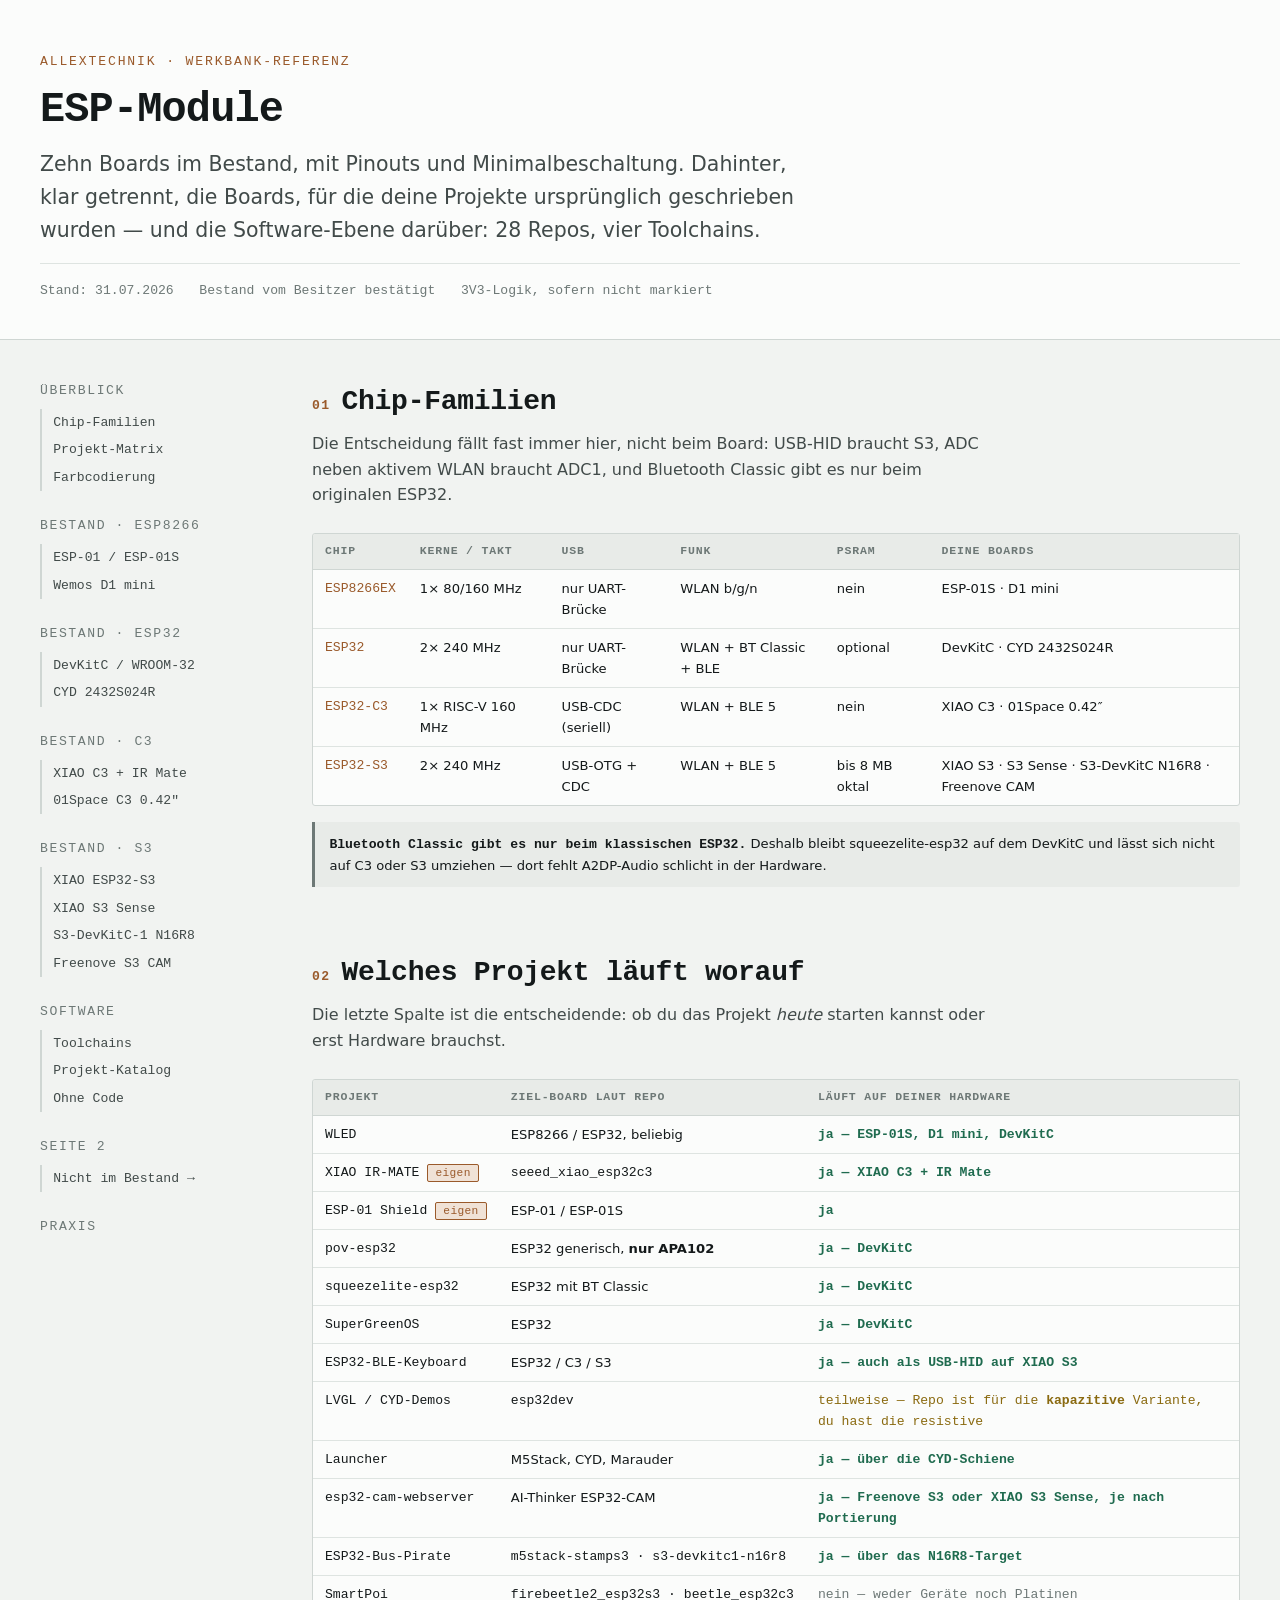
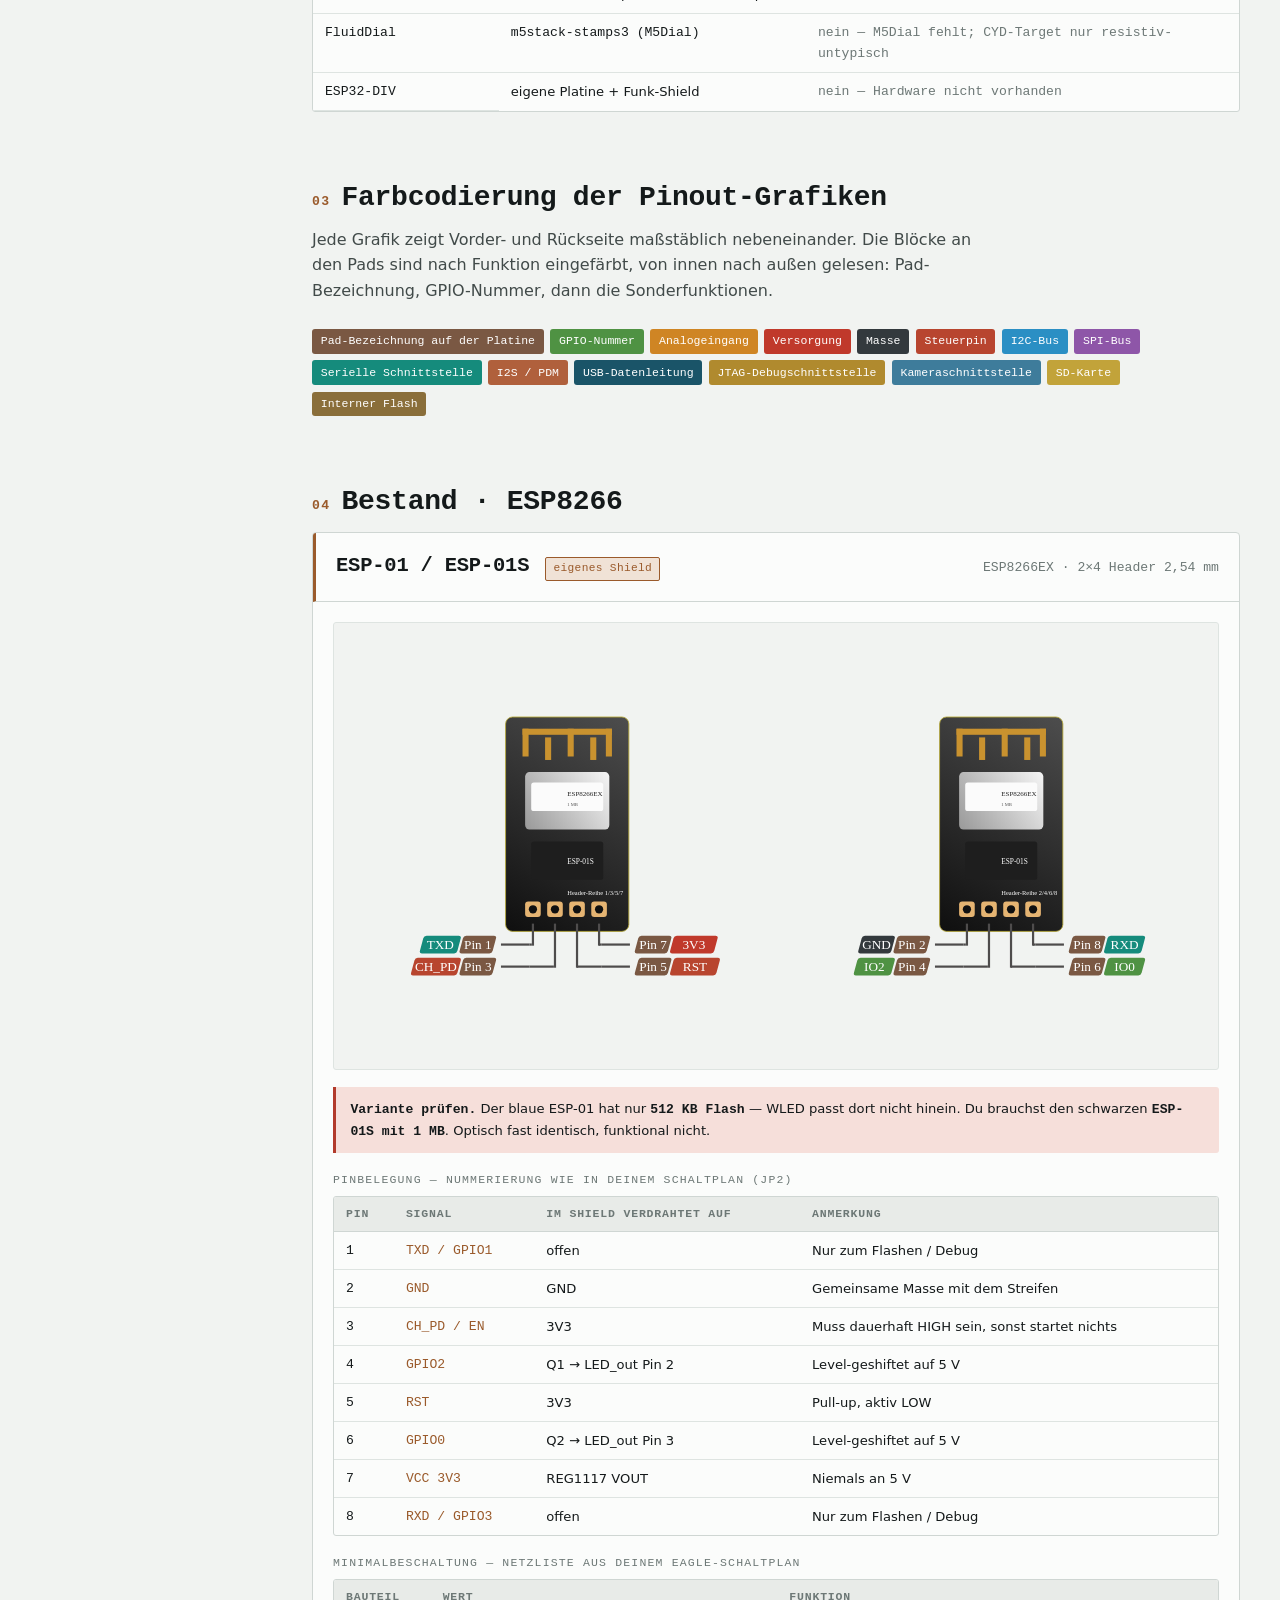
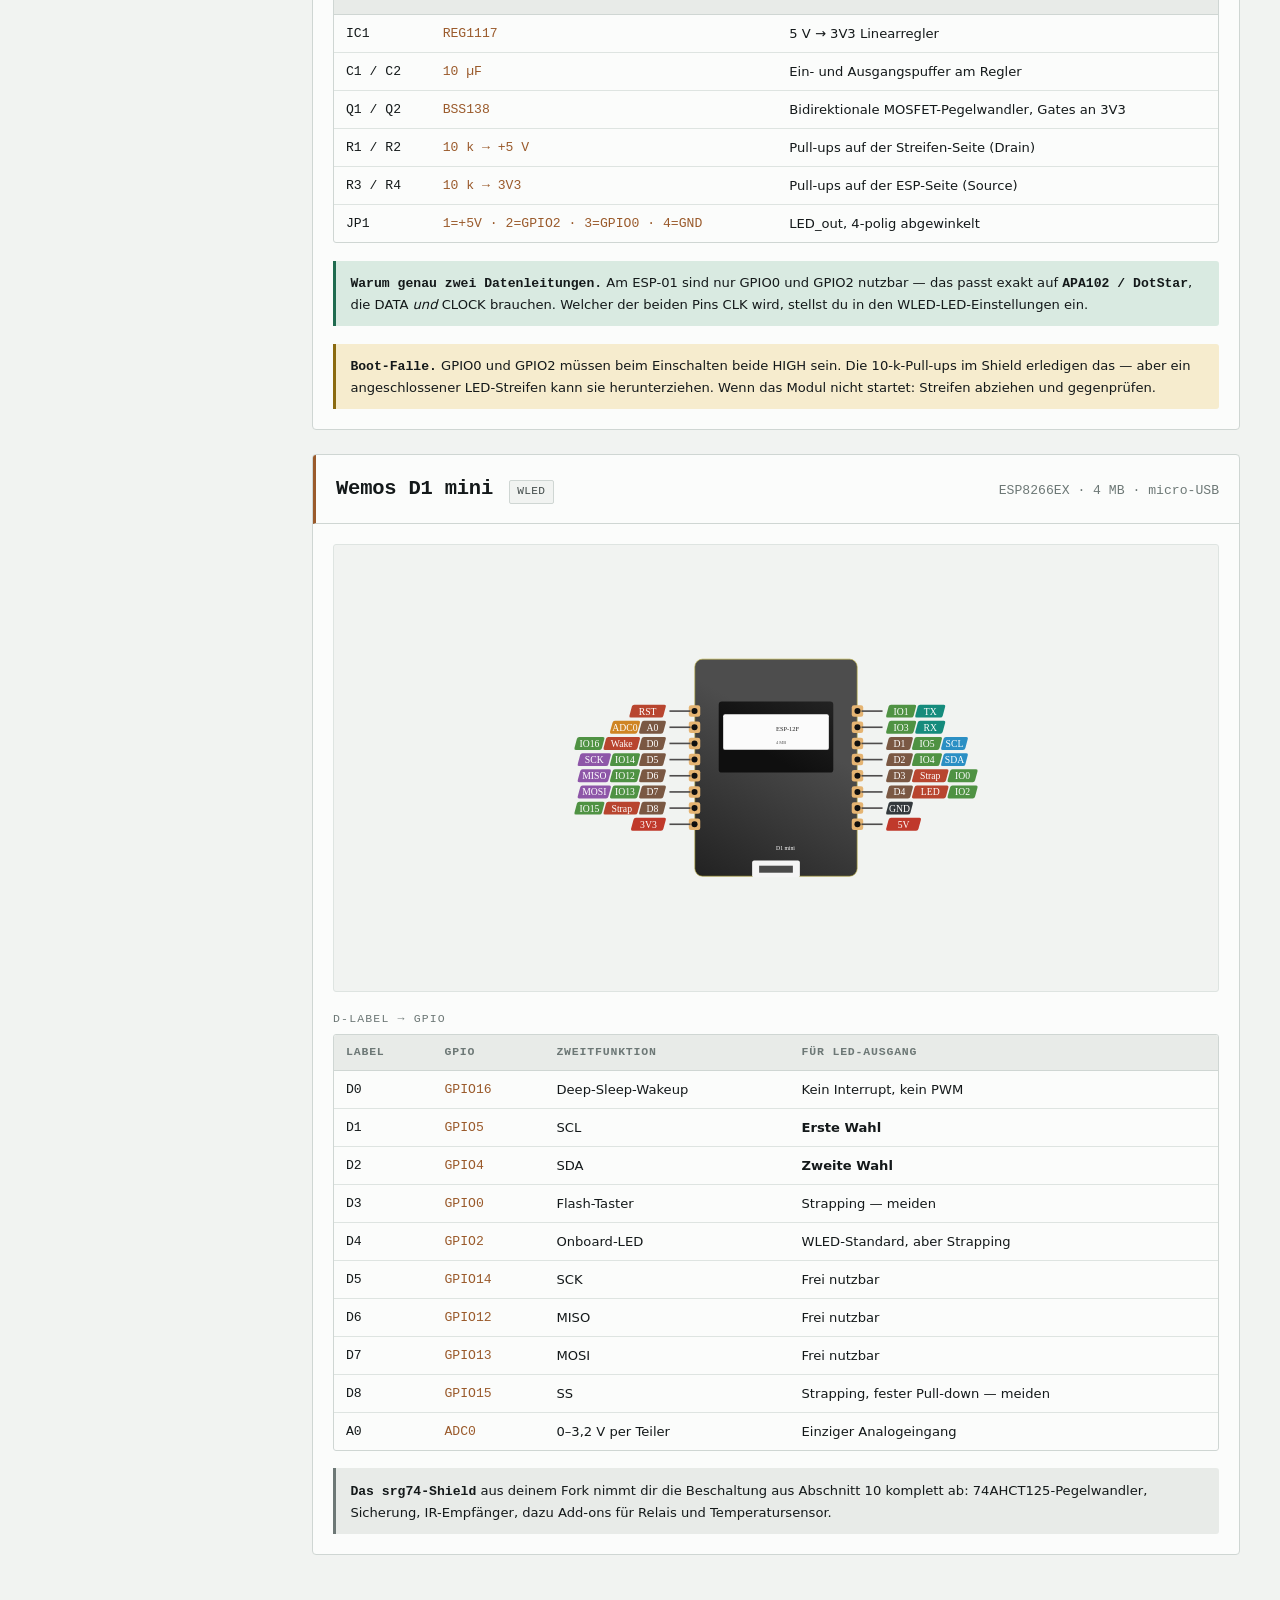
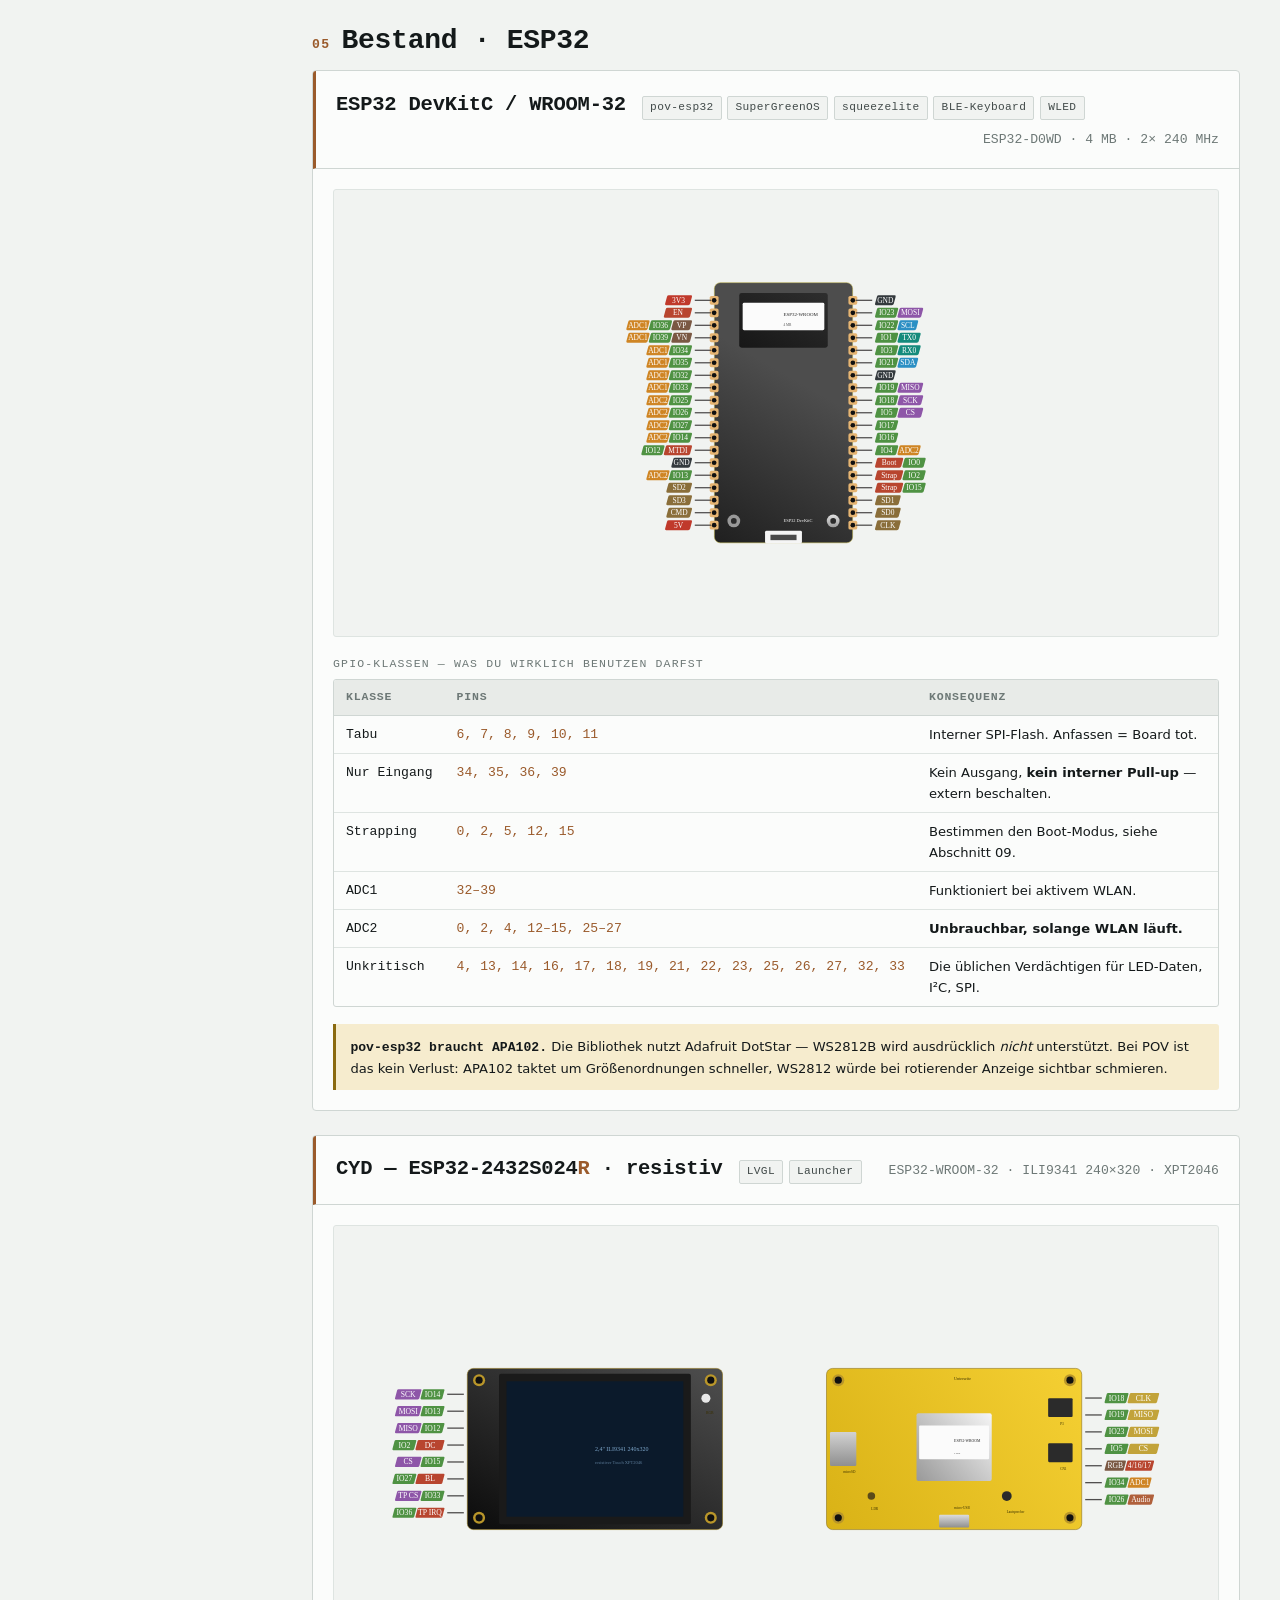
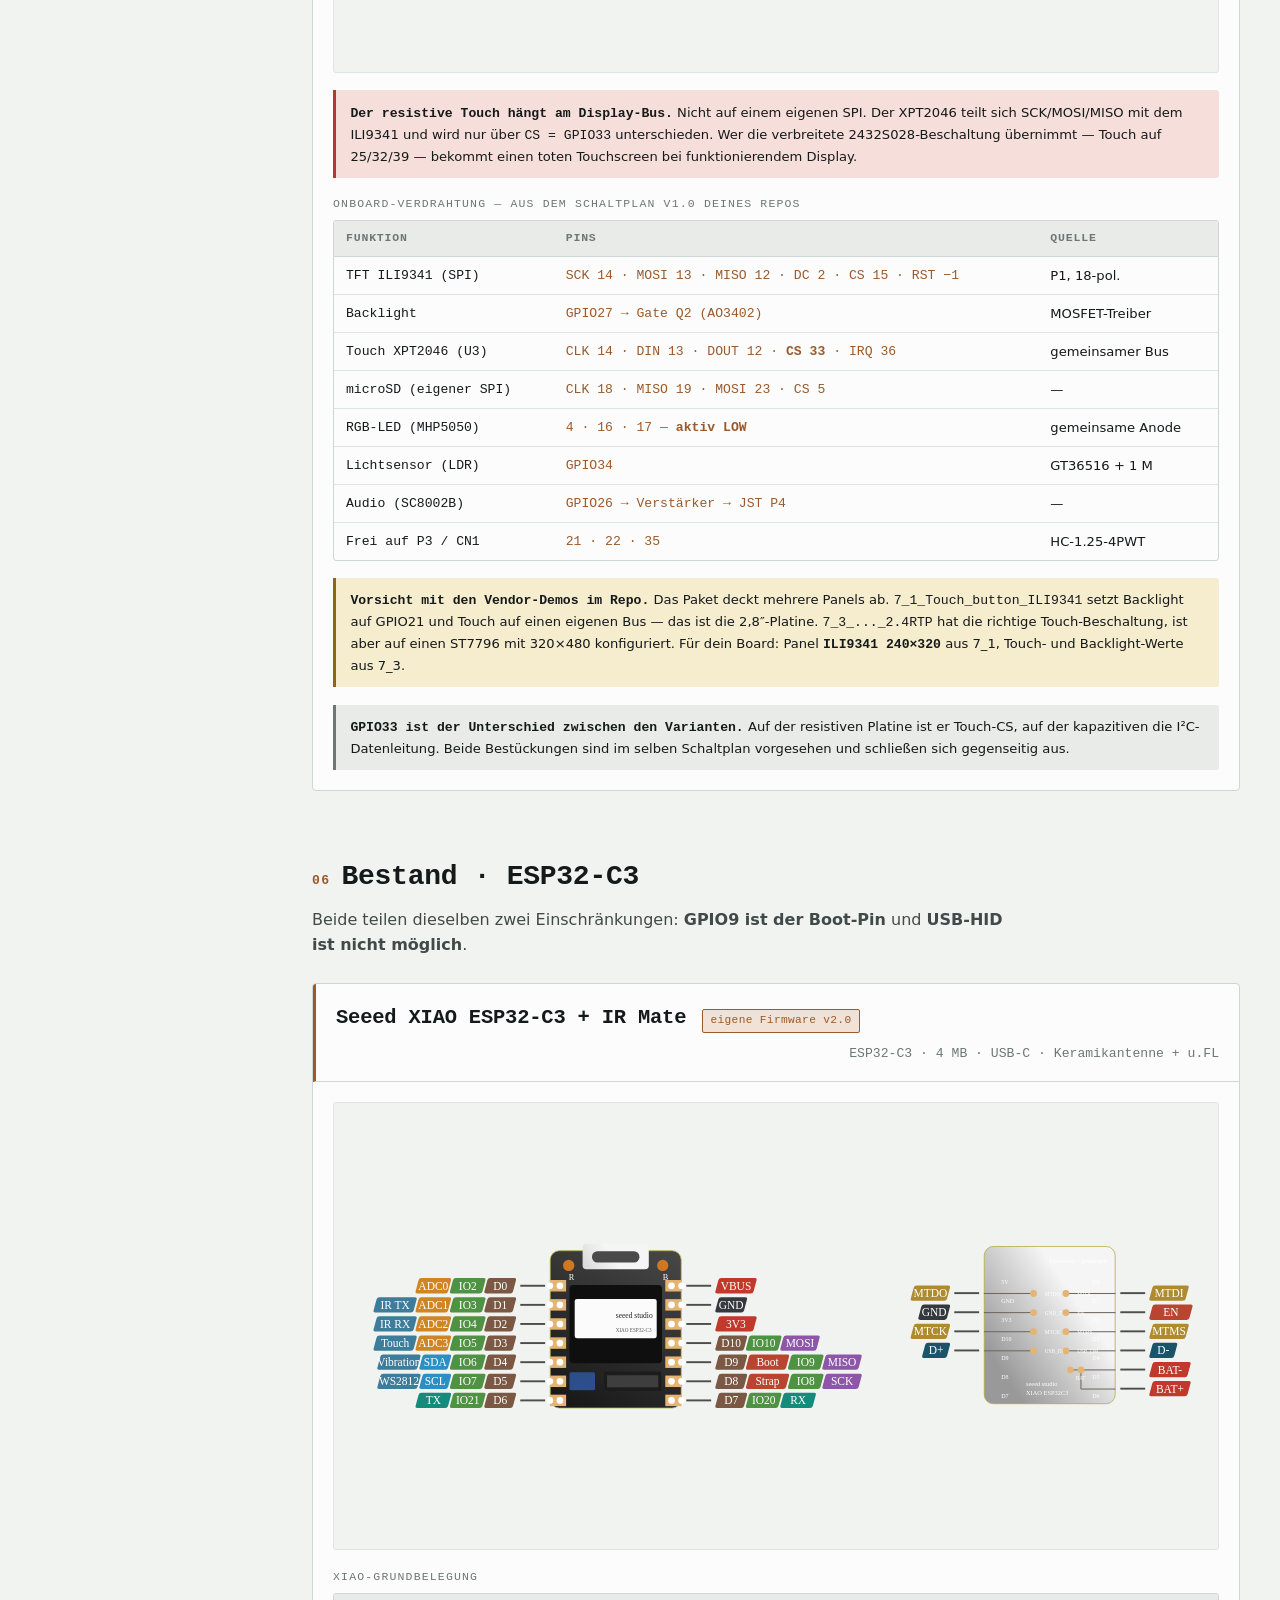
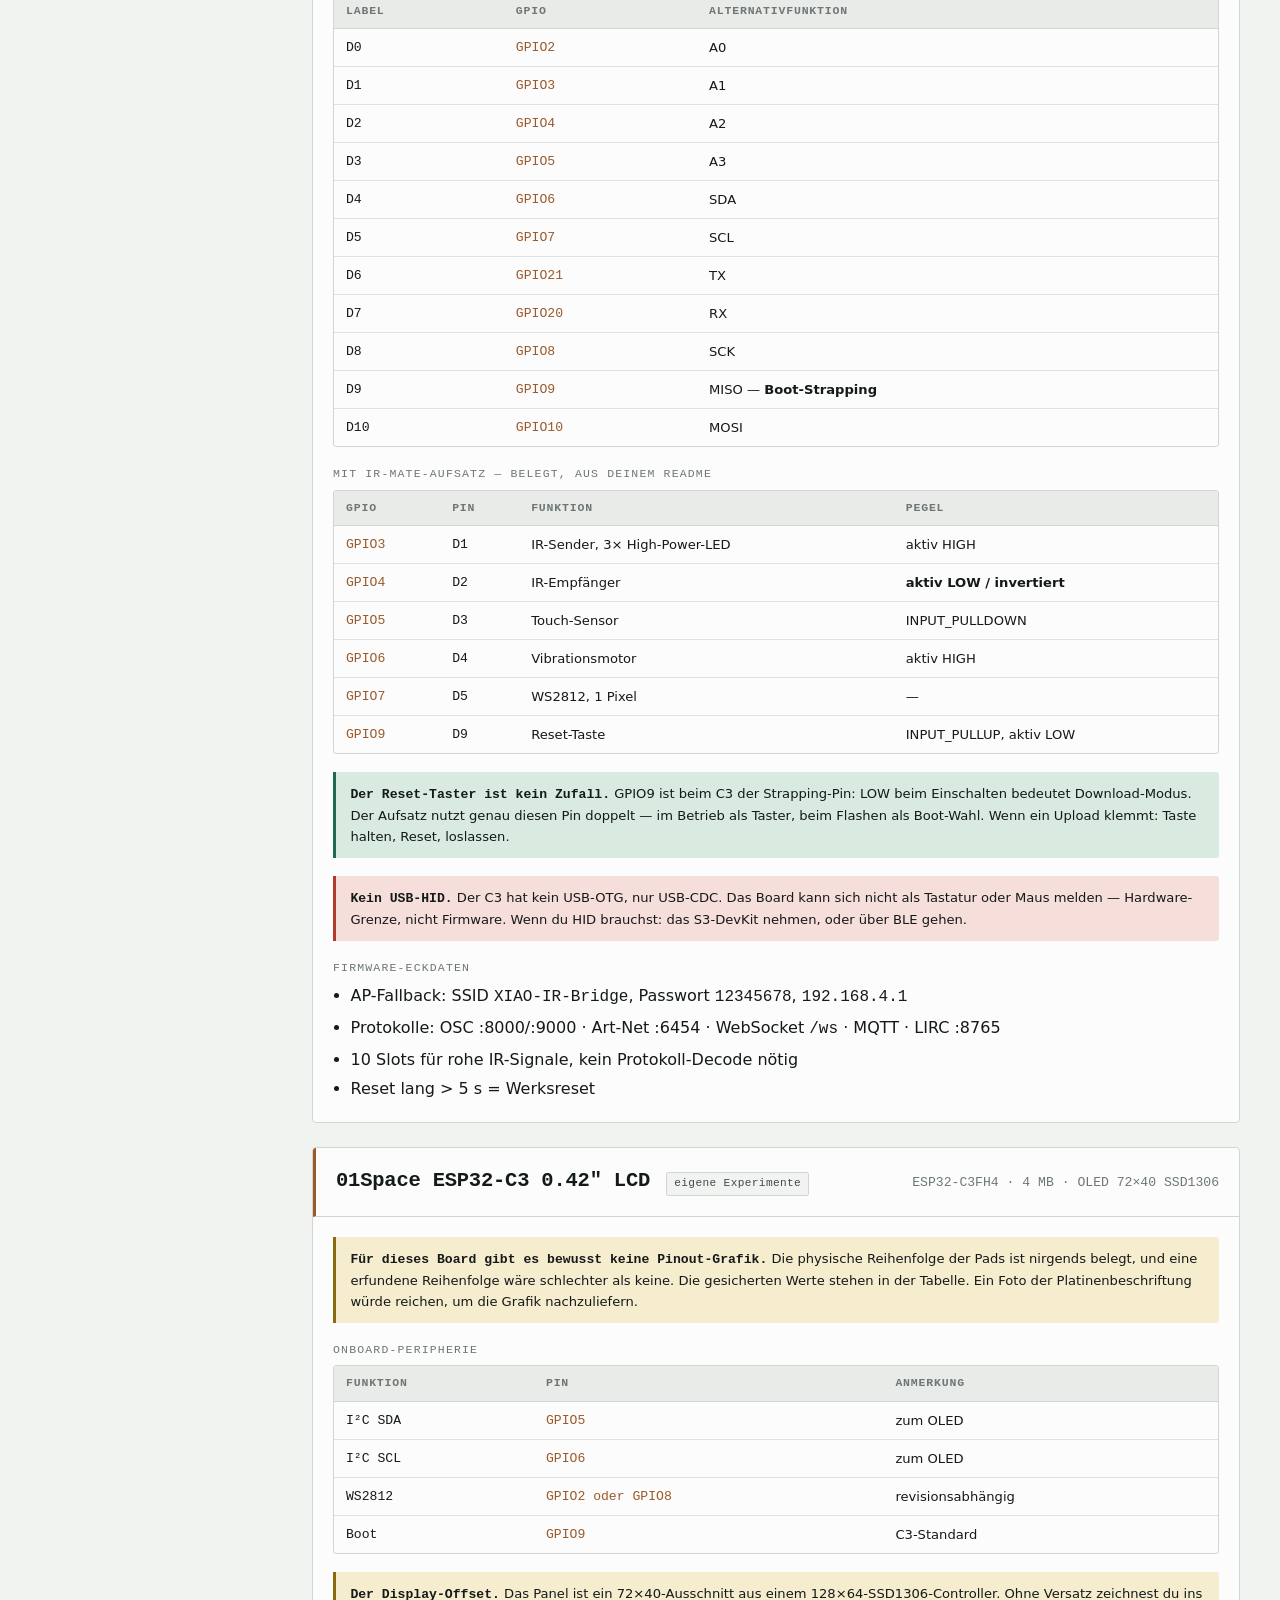
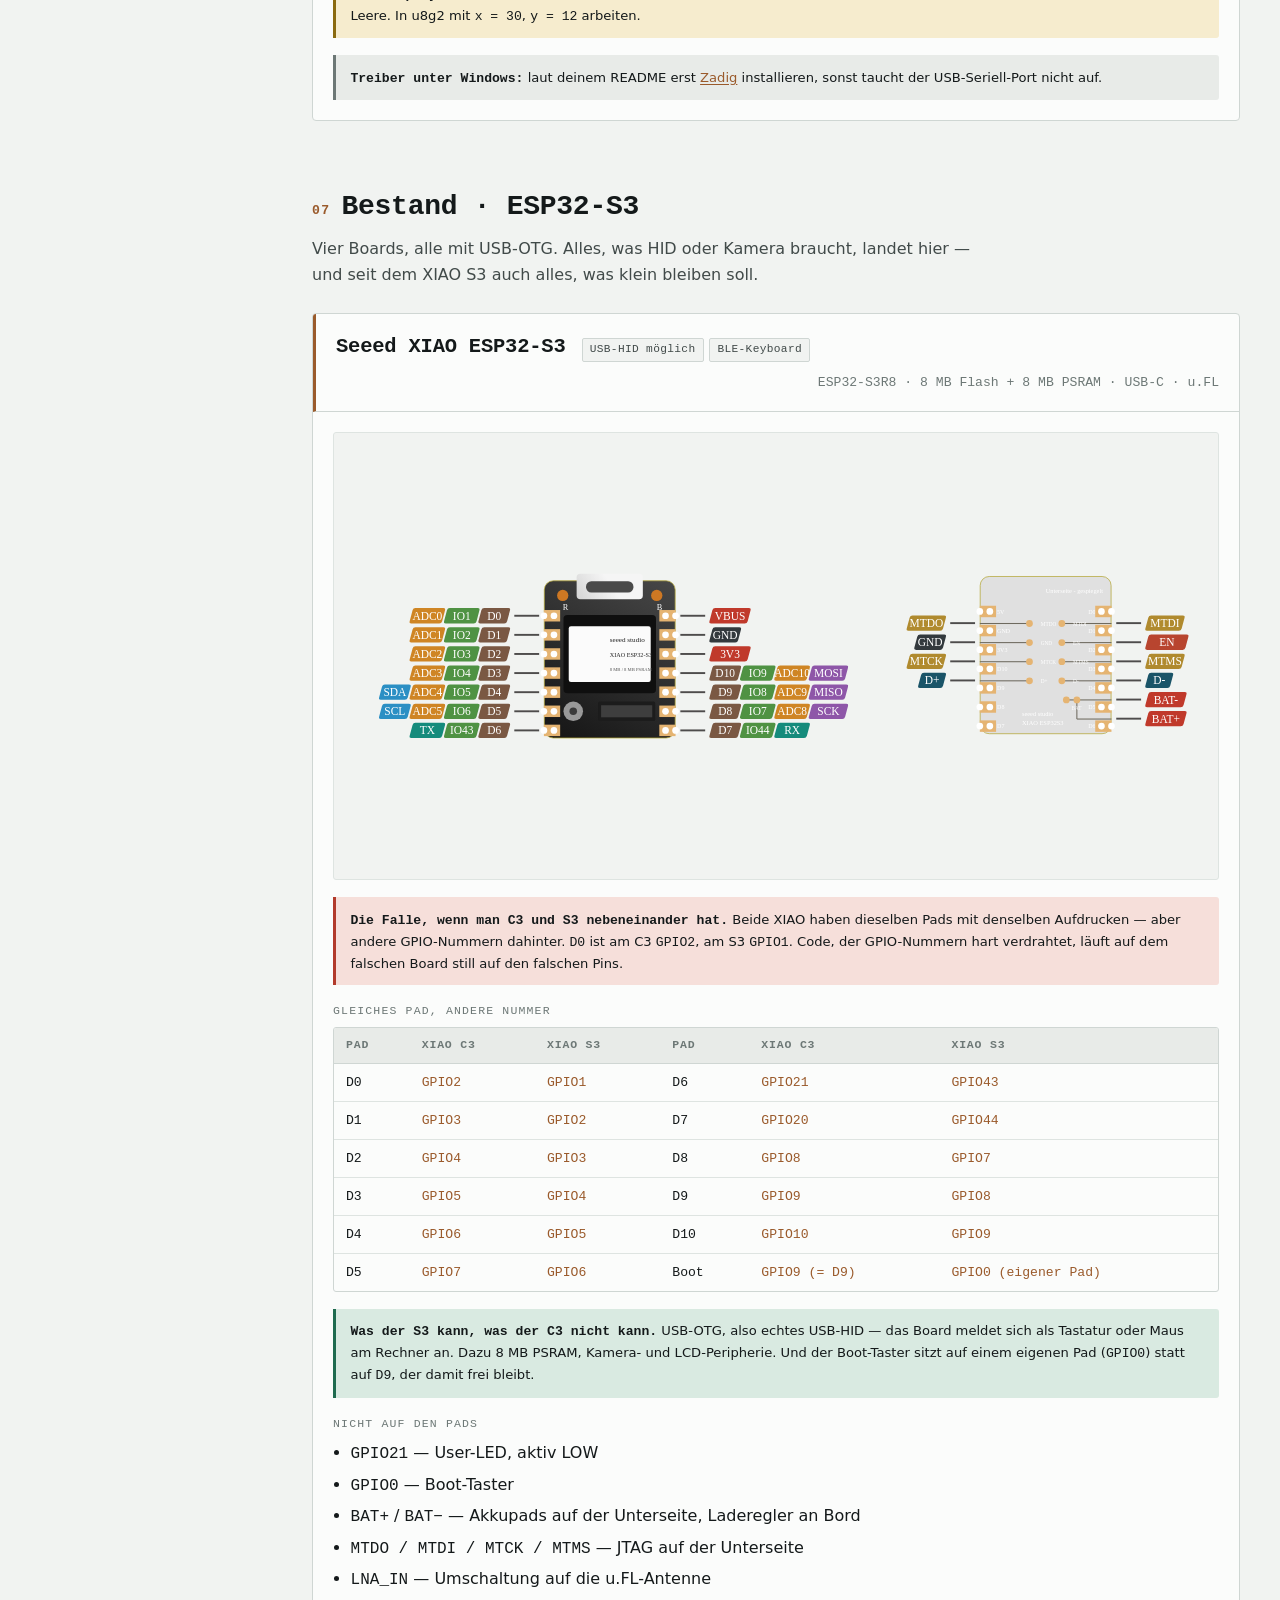
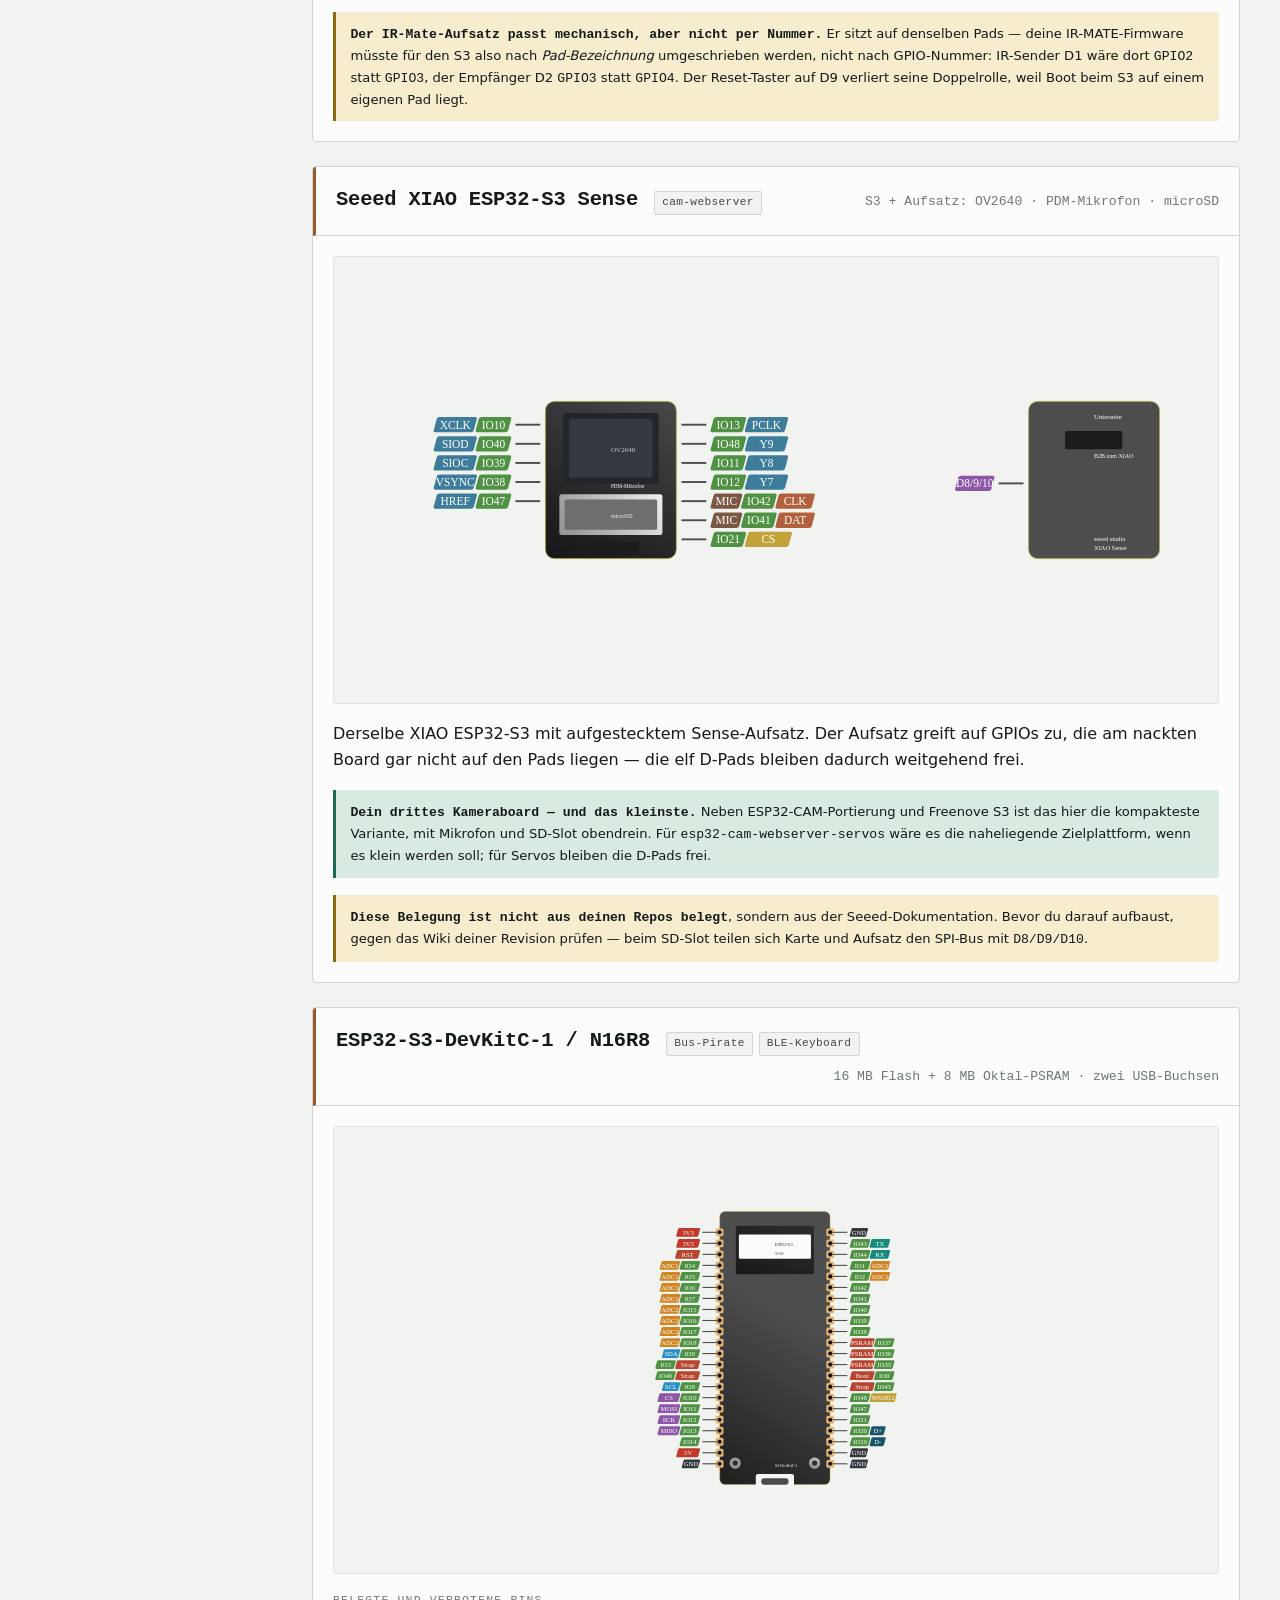
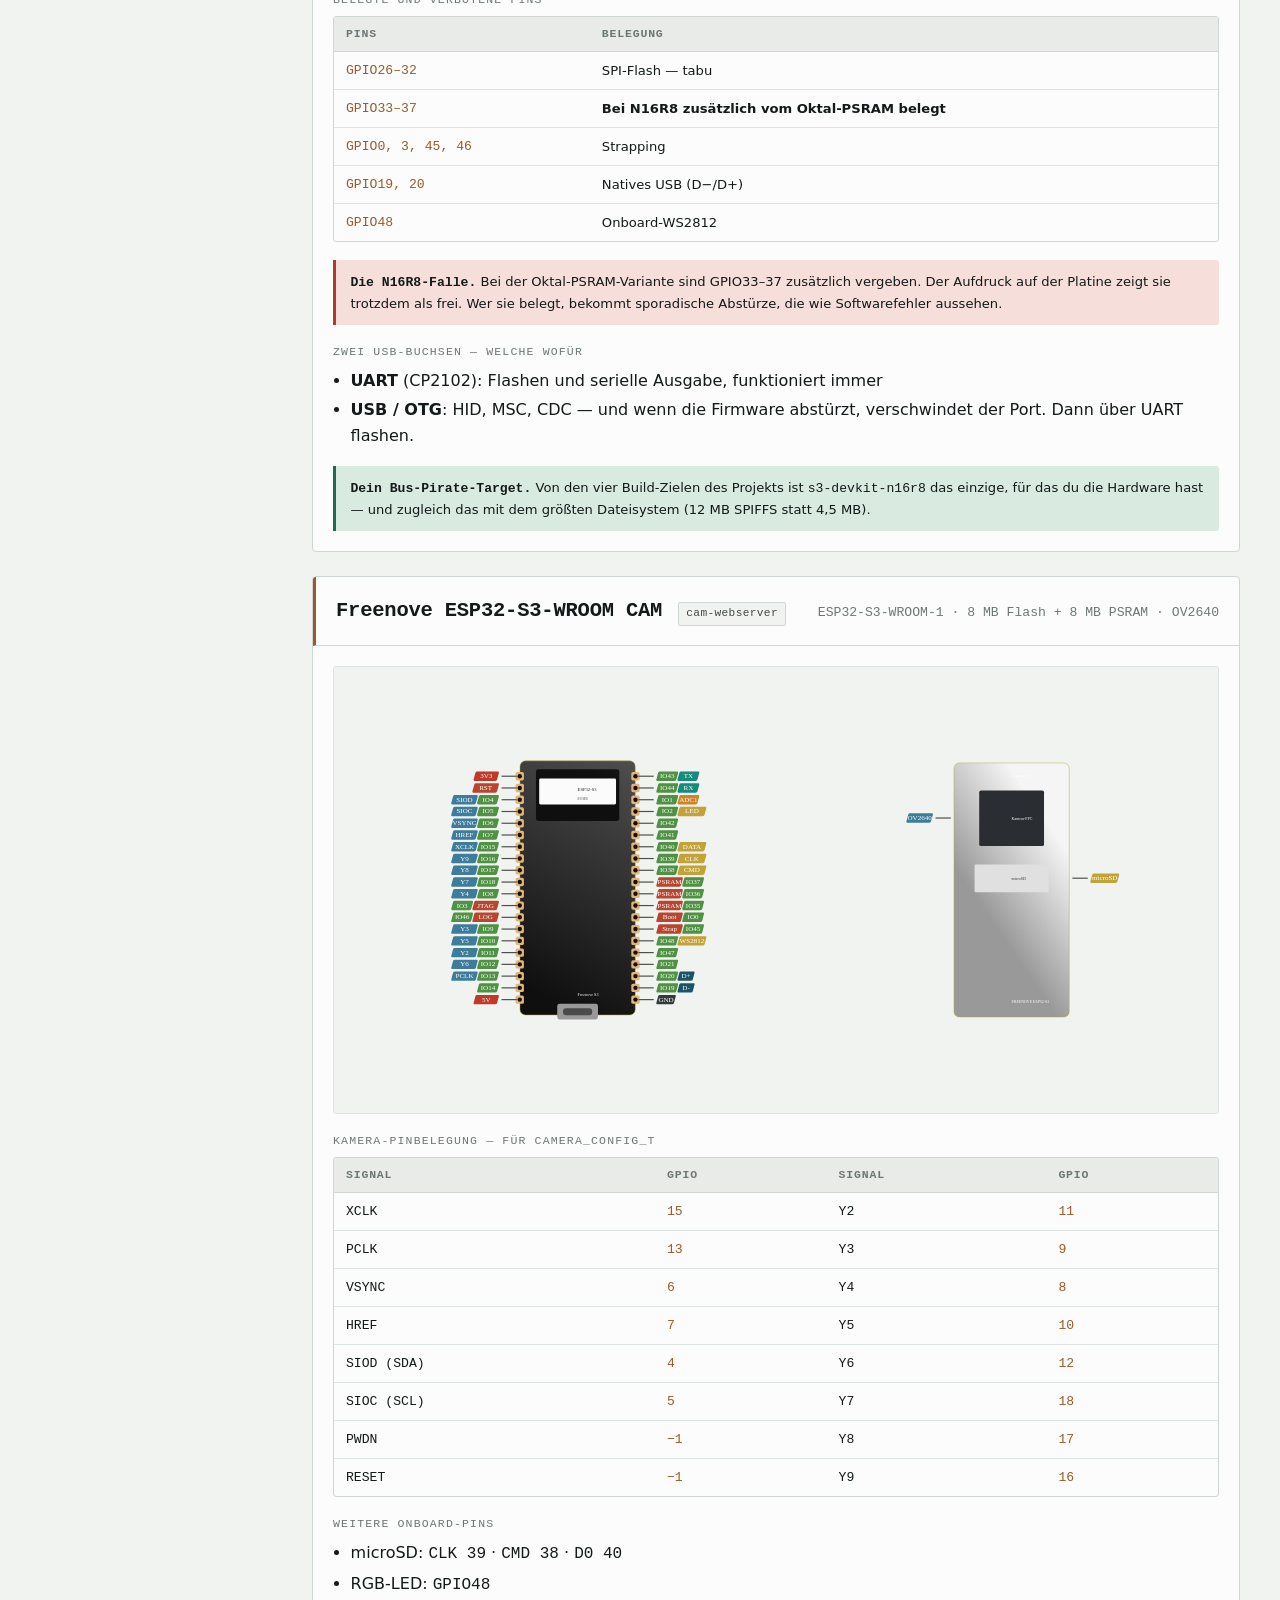
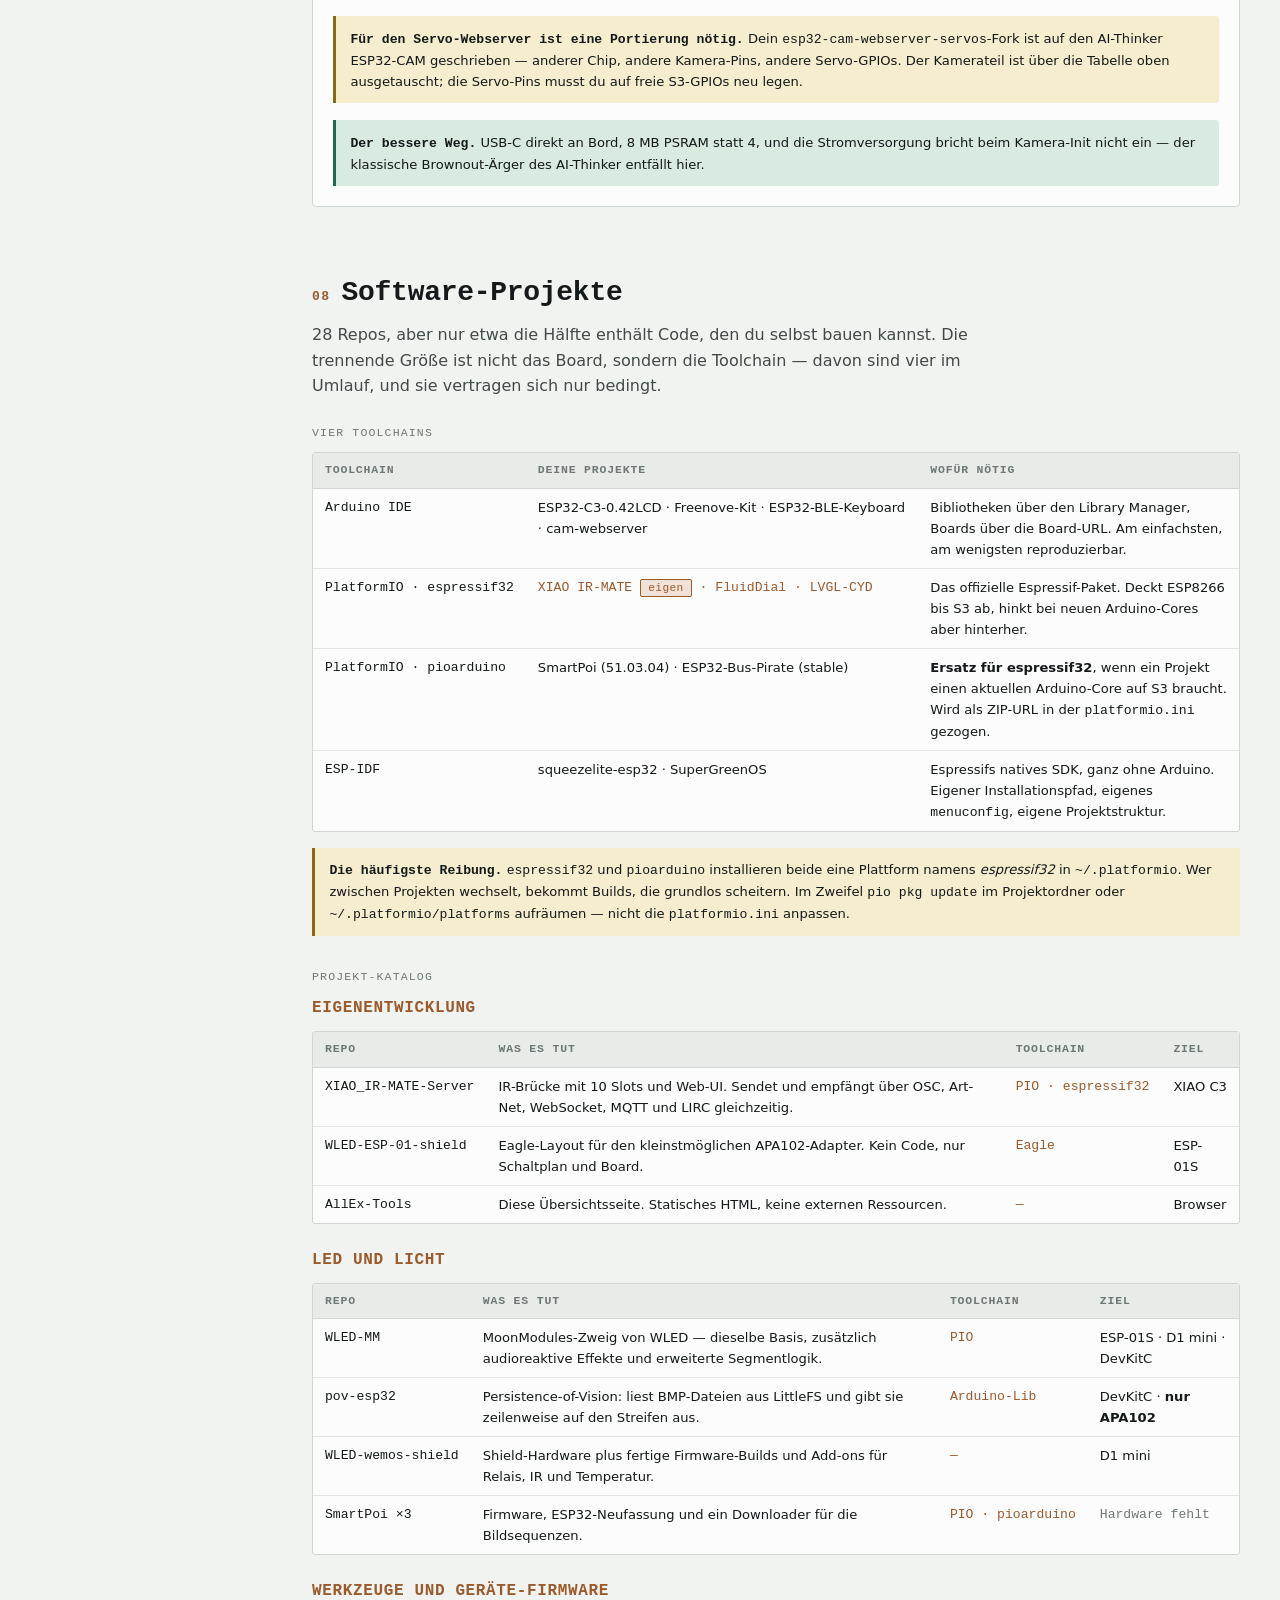
==== commit 37feba52: "Alle Boards auf boardgen umstellen, Eigenbau-Generator entfernen Nach dem abgenommenen Musterboard f" ====
--- a/index.html
+++ b/index.html
@@ -410,7 +410,10 @@
   /* Pinout-Grafiken: lieber scrollen als unleserlich schrumpfen */
   .pinout { overflow-x: auto; border: 1px solid var(--rule-soft); border-radius: 3px;
             background: var(--paper); padding: 6px 8px; }
-  .pinout svg { display: block; width: 100%; min-width: 640px; height: auto; }
+  .pinout svg { display: block; width: 100%; min-width: 820px; height: auto; }
+  .rolelegend { display: flex; flex-wrap: wrap; gap: 0.4rem; }
+  .rolechip { font-family: var(--font-display); font-size: 0.72rem; color: #fff;
+              padding: 0.2rem 0.55rem; border-radius: 3px; white-space: nowrap; }
 
   /* Referenz-Karten: gedämpft, damit Bestand optisch führt */
   .board.ref { background: transparent; border-style: dashed; }
@@ -452,6 +455,7 @@
       <div class="rail-title">Überblick</div>
       <a href="#familien">Chip-Familien</a>
       <a href="#matrix">Projekt-Matrix</a>
+      <a href="#legende">Farbcodierung</a>
     </div>
     <div class="rail-group">
       <div class="rail-title">Bestand · ESP8266</div>
@@ -557,9 +561,18 @@
       </div>
     </section>
 
+
+    <section id="legende">
+      <h2><span class="num">03</span> Farbcodierung der Pinout-Grafiken</h2>
+      <p class="section-note">Jede Grafik zeigt Vorder- und Rückseite maßstäblich nebeneinander.
+      Die Blöcke an den Pads sind nach Funktion eingefärbt, von innen nach außen gelesen:
+      Pad-Bezeichnung, GPIO-Nummer, dann die Sonderfunktionen.</p>
+      <div class="rolelegend"><span class="rolechip" style="background:#7A5843">Pad-Bezeichnung auf der Platine</span><span class="rolechip" style="background:#4F9243">GPIO-Nummer</span><span class="rolechip" style="background:#CF8524">Analogeingang</span><span class="rolechip" style="background:#C0392B">Versorgung</span><span class="rolechip" style="background:#33393D">Masse</span><span class="rolechip" style="background:#B8452F">Steuerpin</span><span class="rolechip" style="background:#2B8FC4">I2C-Bus</span><span class="rolechip" style="background:#8E56A8">SPI-Bus</span><span class="rolechip" style="background:#158B7C">Serielle Schnittstelle</span><span class="rolechip" style="background:#B0603C">I2S / PDM</span><span class="rolechip" style="background:#1A5468">USB-Datenleitung</span><span class="rolechip" style="background:#B08A2E">JTAG-Debugschnittstelle</span><span class="rolechip" style="background:#3E7C9B">Kameraschnittstelle</span><span class="rolechip" style="background:#C2A33A">SD-Karte</span><span class="rolechip" style="background:#8A6E3A">Interner Flash</span></div>
+    </section>
+
     <!-- ══════════ BESTAND · ESP8266 ══════════ -->
     <section id="b8266">
-      <h2><span class="num">03</span> Bestand · ESP8266</h2>
+      <h2><span class="num">04</span> Bestand · ESP8266</h2>
 
       <article class="board" id="esp01">
         <div class="board-head">
@@ -569,69 +582,164 @@
         </div>
         <div class="board-body">
 
-          <div class="pinout"><svg viewBox="0 0 691 270" role="img" aria-label="Pinout ESP-01S · ESP8266EX" xmlns="http://www.w3.org/2000/svg">
-<text x="12" y="20" font-size="14" font-weight="700" font-family="var(--font-display)" fill="var(--ink)">ESP-01S · ESP8266EX</text>
-<text x="12" y="36" font-size="10.5" font-family="var(--font-display)" fill="var(--ink-3)">2x4-Header · Nummerierung wie JP2 im eigenen Shield</text>
-<rect x="240" y="46" width="150" height="140" rx="9" fill="#1b2124" stroke="#2f383c"/>
-<circle cx="247" cy="69" r="4.6" fill="#c9922f"/>
-<circle cx="247" cy="69" r="2.1" fill="#1b2124"/>
-<rect x="12" y="58" width="48" height="22" rx="3" fill="#7a5843"/><text x="36" y="73" text-anchor="middle" fill="#fff" font-size="11.0" font-family="var(--font-display)" font-weight="600">Pin 1</text>
-<rect x="109" y="58" width="38" height="22" rx="3" fill="#158b7c"/><text x="128" y="73" text-anchor="middle" fill="#fff" font-size="11.0" font-family="var(--font-display)" font-weight="600">TXD</text>
-<rect x="166" y="58" width="48" height="22" rx="3" fill="#4f9243"/><text x="190" y="73" text-anchor="middle" fill="#fff" font-size="11.0" font-family="var(--font-display)" font-weight="600">GPIO1</text>
-<line x1="214" y1="69" x2="241" y2="69" stroke="var(--rule)" stroke-width="1"/>
-<circle cx="247" cy="98" r="4.6" fill="#c9922f"/>
-<circle cx="247" cy="98" r="2.1" fill="#1b2124"/>
-<rect x="12" y="87" width="48" height="22" rx="3" fill="#7a5843"/><text x="36" y="102" text-anchor="middle" fill="#fff" font-size="11.0" font-family="var(--font-display)" font-weight="600">Pin 3</text>
-<rect x="67" y="87" width="80" height="22" rx="3" fill="#78868f"/><text x="107" y="102" text-anchor="middle" fill="#fff" font-size="11.0" font-family="var(--font-display)" font-weight="600">CH_PD / EN</text>
-<rect x="160" y="87" width="54" height="22" rx="3" fill="#c0392b"/><text x="187" y="102" text-anchor="middle" fill="#fff" font-size="11.0" font-family="var(--font-display)" font-weight="600">an 3V3</text>
-<line x1="214" y1="98" x2="241" y2="98" stroke="var(--rule)" stroke-width="1"/>
-<circle cx="247" cy="127" r="4.6" fill="#c9922f"/>
-<circle cx="247" cy="127" r="2.1" fill="#1b2124"/>
-<rect x="12" y="116" width="48" height="22" rx="3" fill="#7a5843"/><text x="36" y="131" text-anchor="middle" fill="#fff" font-size="11.0" font-family="var(--font-display)" font-weight="600">Pin 5</text>
-<rect x="109" y="116" width="38" height="22" rx="3" fill="#78868f"/><text x="128" y="131" text-anchor="middle" fill="#fff" font-size="11.0" font-family="var(--font-display)" font-weight="600">RST</text>
-<rect x="160" y="116" width="54" height="22" rx="3" fill="#c0392b"/><text x="187" y="131" text-anchor="middle" fill="#fff" font-size="11.0" font-family="var(--font-display)" font-weight="600">an 3V3</text>
-<line x1="214" y1="127" x2="241" y2="127" stroke="var(--rule)" stroke-width="1"/>
-<circle cx="247" cy="156" r="4.6" fill="#c9922f"/>
-<circle cx="247" cy="156" r="2.1" fill="#1b2124"/>
-<rect x="12" y="145" width="48" height="22" rx="3" fill="#7a5843"/><text x="36" y="160" text-anchor="middle" fill="#fff" font-size="11.0" font-family="var(--font-display)" font-weight="600">Pin 7</text>
-<rect x="87" y="145" width="60" height="22" rx="3" fill="#c0392b"/><text x="117" y="160" text-anchor="middle" fill="#fff" font-size="11.0" font-family="var(--font-display)" font-weight="600">VCC 3V3</text>
-<rect x="154" y="145" width="60" height="22" rx="3" fill="#c0392b"/><text x="184" y="160" text-anchor="middle" fill="#fff" font-size="11.0" font-family="var(--font-display)" font-weight="600">REG1117</text>
-<line x1="214" y1="156" x2="241" y2="156" stroke="var(--rule)" stroke-width="1"/>
-<circle cx="383" cy="69" r="4.6" fill="#c9922f"/>
-<circle cx="383" cy="69" r="2.1" fill="#1b2124"/>
-<rect x="416" y="58" width="48" height="22" rx="3" fill="#7a5843"/><text x="440" y="73" text-anchor="middle" fill="#fff" font-size="11.0" font-family="var(--font-display)" font-weight="600">Pin 2</text>
-<rect x="471" y="58" width="38" height="22" rx="3" fill="#33393d"/><text x="490" y="73" text-anchor="middle" fill="#fff" font-size="11.0" font-family="var(--font-display)" font-weight="600">GND</text>
-<line x1="389" y1="69" x2="416" y2="69" stroke="var(--rule)" stroke-width="1"/>
-<circle cx="383" cy="98" r="4.6" fill="#c9922f"/>
-<circle cx="383" cy="98" r="2.1" fill="#1b2124"/>
-<rect x="416" y="87" width="48" height="22" rx="3" fill="#7a5843"/><text x="440" y="102" text-anchor="middle" fill="#fff" font-size="11.0" font-family="var(--font-display)" font-weight="600">Pin 4</text>
-<rect x="471" y="87" width="48" height="22" rx="3" fill="#4f9243"/><text x="495" y="102" text-anchor="middle" fill="#fff" font-size="11.0" font-family="var(--font-display)" font-weight="600">GPIO2</text>
-<rect x="526" y="87" width="73" height="22" rx="3" fill="#b8452f"/><text x="562" y="102" text-anchor="middle" fill="#fff" font-size="11.0" font-family="var(--font-display)" font-weight="600">Strapping</text>
-<rect x="606" y="87" width="73" height="22" rx="3" fill="#1a5468"/><text x="642" y="102" text-anchor="middle" fill="#fff" font-size="11.0" font-family="var(--font-display)" font-weight="600">LED_out 2</text>
-<line x1="389" y1="98" x2="416" y2="98" stroke="var(--rule)" stroke-width="1"/>
-<circle cx="383" cy="127" r="4.6" fill="#c9922f"/>
-<circle cx="383" cy="127" r="2.1" fill="#1b2124"/>
-<rect x="416" y="116" width="48" height="22" rx="3" fill="#7a5843"/><text x="440" y="131" text-anchor="middle" fill="#fff" font-size="11.0" font-family="var(--font-display)" font-weight="600">Pin 6</text>
-<rect x="471" y="116" width="48" height="22" rx="3" fill="#4f9243"/><text x="495" y="131" text-anchor="middle" fill="#fff" font-size="11.0" font-family="var(--font-display)" font-weight="600">GPIO0</text>
-<rect x="526" y="116" width="73" height="22" rx="3" fill="#b8452f"/><text x="562" y="131" text-anchor="middle" fill="#fff" font-size="11.0" font-family="var(--font-display)" font-weight="600">Strapping</text>
-<rect x="606" y="116" width="73" height="22" rx="3" fill="#1a5468"/><text x="642" y="131" text-anchor="middle" fill="#fff" font-size="11.0" font-family="var(--font-display)" font-weight="600">LED_out 3</text>
-<line x1="389" y1="127" x2="416" y2="127" stroke="var(--rule)" stroke-width="1"/>
-<circle cx="383" cy="156" r="4.6" fill="#c9922f"/>
-<circle cx="383" cy="156" r="2.1" fill="#1b2124"/>
-<rect x="416" y="145" width="48" height="22" rx="3" fill="#7a5843"/><text x="440" y="160" text-anchor="middle" fill="#fff" font-size="11.0" font-family="var(--font-display)" font-weight="600">Pin 8</text>
-<rect x="471" y="145" width="38" height="22" rx="3" fill="#158b7c"/><text x="490" y="160" text-anchor="middle" fill="#fff" font-size="11.0" font-family="var(--font-display)" font-weight="600">RXD</text>
-<rect x="526" y="145" width="48" height="22" rx="3" fill="#4f9243"/><text x="550" y="160" text-anchor="middle" fill="#fff" font-size="11.0" font-family="var(--font-display)" font-weight="600">GPIO3</text>
-<line x1="389" y1="156" x2="416" y2="156" stroke="var(--rule)" stroke-width="1"/>
-<text x="315" y="116" text-anchor="middle" fill="#8b979b" font-size="10.5" font-family="var(--font-display)" font-weight="600">ESP-01S</text>
-<rect x="12" y="206" width="48" height="22" rx="3" fill="#c0392b"/><text x="36" y="221" text-anchor="middle" fill="#fff" font-size="11.0" font-family="var(--font-display)" font-weight="600">POWER</text>
-<rect x="67" y="206" width="38" height="22" rx="3" fill="#33393d"/><text x="86" y="221" text-anchor="middle" fill="#fff" font-size="11.0" font-family="var(--font-display)" font-weight="600">GND</text>
-<rect x="112" y="206" width="54" height="22" rx="3" fill="#78868f"/><text x="139" y="221" text-anchor="middle" fill="#fff" font-size="11.0" font-family="var(--font-display)" font-weight="600">SYSTEM</text>
-<rect x="173" y="206" width="41" height="22" rx="3" fill="#4f9243"/><text x="194" y="221" text-anchor="middle" fill="#fff" font-size="11.0" font-family="var(--font-display)" font-weight="600">GPIO</text>
-<rect x="221" y="206" width="67" height="22" rx="3" fill="#7a5843"/><text x="254" y="221" text-anchor="middle" fill="#fff" font-size="11.0" font-family="var(--font-display)" font-weight="600">PIN NAME</text>
-<rect x="295" y="206" width="41" height="22" rx="3" fill="#158b7c"/><text x="316" y="221" text-anchor="middle" fill="#fff" font-size="11.0" font-family="var(--font-display)" font-weight="600">UART</text>
-<rect x="343" y="206" width="60" height="22" rx="3" fill="#1a5468"/><text x="373" y="221" text-anchor="middle" fill="#fff" font-size="11.0" font-family="var(--font-display)" font-weight="600">ONBOARD</text>
-<rect x="410" y="206" width="73" height="22" rx="3" fill="#b8452f"/><text x="446" y="221" text-anchor="middle" fill="#fff" font-size="11.0" font-family="var(--font-display)" font-weight="600">STRAPPING</text>
-<text x="12" y="248" font-size="10.5" font-family="var(--font-display)" fill="var(--ink-3)">Nur GPIO0 und GPIO2 nutzbar — genau die zwei Leitungen, die APA102 braucht.</text>
+          <div class="pinout"><svg xmlns="http://www.w3.org/2000/svg" xmlns:ev="http://www.w3.org/2001/xml-events" xmlns:xlink="http://www.w3.org/1999/xlink" baseProfile="full" height="1500" version="1.1" viewBox="0,0,3000,1500" width="3000">
+    <defs/>
+    <linearGradient gradientUnits="userSpaceOnUse" id="id1" x1="991.4098327137549" x2="565.4098327137548" y1="304.1550000000001" y2="1045.1550000000002">
+        <stop offset="0%" stop-color="#4d4d4d"/>
+        <stop offset="100%" stop-color="#0f0f0f"/>
+    </linearGradient>
+    <rect fill="url(#id1) none" height="741.0" rx="24.0" ry="24.0" stroke="#b5a739" stroke-width="3.0" width="426.00000000000006" x="565.4098327137548" y="304.1550000000001"/>
+    <rect fill="#c9922f" height="21.0" rx="0.0" ry="0.0" width="309.0" x="623.9098327137548" y="344.6550000000001"/>
+    <rect fill="#c9922f" height="96.0" rx="0.0" ry="0.0" width="21.0" x="623.9098327137548" y="344.6550000000001"/>
+    <rect fill="#c9922f" height="78.0" rx="0.0" ry="0.0" width="21.0" x="701.9098327137547" y="374.6550000000001"/>
+    <rect fill="#c9922f" height="96.0" rx="0.0" ry="0.0" width="21.0" x="779.9098327137548" y="344.6550000000001"/>
+    <rect fill="#c9922f" height="78.0" rx="0.0" ry="0.0" width="21.0" x="857.9098327137548" y="374.6550000000001"/>
+    <rect fill="#c9922f" height="96.0" rx="0.0" ry="0.0" width="21.0" x="911.9098327137547" y="344.6550000000001"/>
+    <linearGradient gradientUnits="userSpaceOnUse" id="id2" x1="923.9098327137548" x2="632.9098327137548" y1="494.6550000000001" y2="692.6550000000001">
+        <stop offset="0%" stop-color="whitesmoke"/>
+        <stop offset="100%" stop-color="#999"/>
+    </linearGradient>
+    <rect fill="url(#id2) none" height="198.0" rx="15.0" ry="15.0" width="291.0" x="632.9098327137548" y="494.6550000000001"/>
+    <rect fill="#fbfbfb" height="99.0" rx="9.0" ry="9.0" width="249.00000000000003" x="653.9098327137548" y="530.355"/>
+    <text fill="#222" font-family="Consolas" font-size="24.249999999999996" x="778.4098327137549" y="577.755">ESP8266EX</text>
+    <text fill="#555" font-family="Consolas" font-size="16.166666666666664" x="778.4098327137549" y="613.455">1 MB</text>
+    <rect fill="#1e1e1e" height="132.0" rx="9.0" ry="9.0" width="249.00000000000003" x="653.9098327137548" y="734.6550000000001"/>
+    <text fill="#fff" font-family="Consolas" font-size="25.5" x="778.4098327137549" y="812.6550000000001">ESP-01S</text>
+    <text fill="#fff" font-family="Consolas" font-size="22.5" x="778.4098327137549" y="920.6550000000002">Header-Reihe 1/3/5/7</text>
+    <rect fill="#e5b472" height="54.0" id="esp01s.front.row.pin1.ring" rx="10.5" ry="10.5" width="54.0" x="632.9098327137548" y="941.655"/>
+    <circle cx="659.9098327137548" cy="968.655" fill="#101010" id="esp01s.front.row.pin1.hole" r="14.25"/>
+    <rect fill="#e5b472" height="54.0" id="esp01s.front.row.pin2.ring" rx="10.5" ry="10.5" width="54.0" x="709.1098327137548" y="941.655"/>
+    <circle cx="736.1098327137547" cy="968.655" fill="#101010" id="esp01s.front.row.pin2.hole" r="14.25"/>
+    <rect fill="#e5b472" height="54.0" id="esp01s.front.row.pin3.ring" rx="10.5" ry="10.5" width="54.0" x="785.3098327137548" y="941.655"/>
+    <circle cx="812.3098327137549" cy="968.655" fill="#101010" id="esp01s.front.row.pin3.hole" r="14.25"/>
+    <rect fill="#e5b472" height="54.0" id="esp01s.front.row.pin4.ring" rx="10.5" ry="10.5" width="54.0" x="861.5098327137547" y="941.655"/>
+    <circle cx="888.5098327137548" cy="968.655" fill="#101010" id="esp01s.front.row.pin4.hole" r="14.25"/>
+    <rect fill="#4e4c4c" height="76.2" rx="0.0" ry="0.0" width="7.62" x="656.0998327137548" y="1018.2750000000001"/>
+    <rect fill="#4e4c4c" height="7.62" rx="0.0" ry="0.0" width="7.62" x="648.4798327137547" y="1086.855"/>
+    <rect height="0.0" id="esp01s.front.pins.label1.anchor" rx="0.0" ry="0.0" width="0.0" x="1231.4396654275097" y="1393.3200000000002"/>
+    <rect fill="#4e4c4c" height="152.4" rx="0.0" ry="0.0" width="7.62" x="732.2998327137548" y="1018.2750000000001"/>
+    <rect fill="#4e4c4c" height="7.62" rx="0.0" ry="0.0" width="83.82000000000001" x="648.4798327137547" y="1163.055"/>
+    <rect height="0.0" id="esp01s.front.pins.label2.anchor" rx="0.0" ry="0.0" width="0.0" x="1231.4396654275097" y="1469.52"/>
+    <rect fill="#4e4c4c" height="152.4" rx="0.0" ry="0.0" width="7.62" x="808.4998327137548" y="1018.2750000000001"/>
+    <rect fill="#4e4c4c" height="7.62" rx="0.0" ry="0.0" width="83.82000000000001" x="812.3098327137549" y="1163.055"/>
+    <rect height="0.0" id="esp01s.front.pins.label3.anchor" rx="0.0" ry="0.0" width="0.0" x="1440.9896654275096" y="1469.52"/>
+    <rect fill="#4e4c4c" height="76.2" rx="0.0" ry="0.0" width="7.62" x="884.6998327137549" y="1018.2750000000001"/>
+    <rect fill="#4e4c4c" height="7.62" rx="0.0" ry="0.0" width="7.62" x="888.5098327137548" y="1086.855"/>
+    <rect height="0.0" id="esp01s.front.pins.label4.anchor" rx="0.0" ry="0.0" width="0.0" x="1440.9896654275096" y="1393.3200000000002"/>
+    <rect fill="#4e4c4c" height="7.62" width="99.06" x="549.4198327137549" y="1086.855"/>
+    <g transform="translate(420.4269240990555,1060.185)">
+        <rect fill="#7a5843" height="60.96" rx="9.0" ry="9.0" transform="skewX(-15)" width="114.3" x="0" y="0"/>
+    </g>
+    <text dominant-baseline="central" fill="white" font-family="Consolas" font-size="45.72" text-anchor="middle" x="469.40983271375484" y="1090.665">Pin 1</text>
+    <g transform="translate(283.2669240990554,1060.185)">
+        <rect fill="#158b7c" height="60.96" rx="9.0" ry="9.0" transform="skewX(-15)" width="129.54" x="0" y="0"/>
+    </g>
+    <text dominant-baseline="central" fill="white" font-family="Consolas" font-size="45.72" text-anchor="middle" x="339.8698327137548" y="1090.665">TXD</text>
+    <rect fill="#4e4c4c" height="7.62" width="99.06" x="549.4198327137549" y="1163.0549999999998"/>
+    <g transform="translate(420.4269240990555,1136.385)">
+        <rect fill="#7a5843" height="60.96" rx="9.0" ry="9.0" transform="skewX(-15)" width="114.3" x="0" y="0"/>
+    </g>
+    <text dominant-baseline="central" fill="white" font-family="Consolas" font-size="45.72" text-anchor="middle" x="469.40983271375484" y="1166.865">Pin 3</text>
+    <g transform="translate(252.7869240990554,1136.385)">
+        <rect fill="#b8452f" height="60.96" rx="9.0" ry="9.0" transform="skewX(-15)" width="160.02000000000004" x="0" y="0"/>
+    </g>
+    <text dominant-baseline="central" fill="white" font-family="Consolas" font-size="45.72" text-anchor="middle" x="324.6298327137548" y="1166.865">CH_PD</text>
+    <rect fill="#4e4c4c" height="7.62" width="99.06" x="896.1298327137548" y="1163.0549999999998"/>
+    <g transform="translate(1026.2169240990554,1136.385)">
+        <rect fill="#7a5843" height="60.96" rx="9.0" ry="9.0" transform="skewX(-15)" width="114.3" x="0" y="0"/>
+    </g>
+    <text dominant-baseline="central" fill="white" font-family="Consolas" font-size="45.72" text-anchor="middle" x="1075.1998327137549" y="1166.865">Pin 5</text>
+    <g transform="translate(1148.1369240990555,1136.385)">
+        <rect fill="#b8452f" height="60.96" rx="9.0" ry="9.0" transform="skewX(-15)" width="160.02000000000004" x="0" y="0"/>
+    </g>
+    <text dominant-baseline="central" fill="white" font-family="Consolas" font-size="45.72" text-anchor="middle" x="1219.9798327137548" y="1166.865">RST</text>
+    <rect fill="#4e4c4c" height="7.62" width="99.06" x="896.1298327137548" y="1086.855"/>
+    <g transform="translate(1026.2169240990554,1060.185)">
+        <rect fill="#7a5843" height="60.96" rx="9.0" ry="9.0" transform="skewX(-15)" width="114.3" x="0" y="0"/>
+    </g>
+    <text dominant-baseline="central" fill="white" font-family="Consolas" font-size="45.72" text-anchor="middle" x="1075.1998327137549" y="1090.665">Pin 7</text>
+    <g transform="translate(1148.1369240990555,1060.185)">
+        <rect fill="#c0392b" height="60.96" rx="9.0" ry="9.0" transform="skewX(-15)" width="152.4" x="0" y="0"/>
+    </g>
+    <text dominant-baseline="central" fill="white" font-family="Consolas" font-size="45.72" text-anchor="middle" x="1216.1698327137549" y="1090.665">3V3</text>
+    <linearGradient gradientUnits="userSpaceOnUse" id="id3" x1="2491.409832713755" x2="2065.409832713755" y1="304.1550000000001" y2="1045.1550000000002">
+        <stop offset="0%" stop-color="#4d4d4d"/>
+        <stop offset="100%" stop-color="#0f0f0f"/>
+    </linearGradient>
+    <rect fill="url(#id3) none" height="741.0" rx="24.0" ry="24.0" stroke="#b5a739" stroke-width="3.0" width="426.00000000000006" x="2065.409832713755" y="304.1550000000001"/>
+    <rect fill="#c9922f" height="21.0" rx="0.0" ry="0.0" width="309.0" x="2123.909832713755" y="344.6550000000001"/>
+    <rect fill="#c9922f" height="96.0" rx="0.0" ry="0.0" width="21.0" x="2123.909832713755" y="344.6550000000001"/>
+    <rect fill="#c9922f" height="78.0" rx="0.0" ry="0.0" width="21.0" x="2201.909832713755" y="374.6550000000001"/>
+    <rect fill="#c9922f" height="96.0" rx="0.0" ry="0.0" width="21.0" x="2279.909832713755" y="344.6550000000001"/>
+    <rect fill="#c9922f" height="78.0" rx="0.0" ry="0.0" width="21.0" x="2357.909832713755" y="374.6550000000001"/>
+    <rect fill="#c9922f" height="96.0" rx="0.0" ry="0.0" width="21.0" x="2411.909832713755" y="344.6550000000001"/>
+    <linearGradient gradientUnits="userSpaceOnUse" id="id4" x1="2423.909832713755" x2="2132.909832713755" y1="494.6550000000001" y2="692.6550000000001">
+        <stop offset="0%" stop-color="whitesmoke"/>
+        <stop offset="100%" stop-color="#999"/>
+    </linearGradient>
+    <rect fill="url(#id4) none" height="198.0" rx="15.0" ry="15.0" width="291.0" x="2132.909832713755" y="494.6550000000001"/>
+    <rect fill="#fbfbfb" height="99.0" rx="9.0" ry="9.0" width="249.00000000000003" x="2153.909832713755" y="530.355"/>
+    <text fill="#222" font-family="Consolas" font-size="24.249999999999996" x="2278.409832713755" y="577.755">ESP8266EX</text>
+    <text fill="#555" font-family="Consolas" font-size="16.166666666666664" x="2278.409832713755" y="613.455">1 MB</text>
+    <rect fill="#1e1e1e" height="132.0" rx="9.0" ry="9.0" width="249.00000000000003" x="2153.909832713755" y="734.6550000000001"/>
+    <text fill="#fff" font-family="Consolas" font-size="25.5" x="2278.409832713755" y="812.6550000000001">ESP-01S</text>
+    <text fill="#fff" font-family="Consolas" font-size="22.5" x="2278.409832713755" y="920.6550000000002">Header-Reihe 2/4/6/8</text>
+    <rect fill="#e5b472" height="54.0" id="esp01s.back.row.pin1.ring" rx="10.5" ry="10.5" width="54.0" x="2132.909832713755" y="941.655"/>
+    <circle cx="2159.909832713755" cy="968.655" fill="#101010" id="esp01s.back.row.pin1.hole" r="14.25"/>
+    <rect fill="#e5b472" height="54.0" id="esp01s.back.row.pin2.ring" rx="10.5" ry="10.5" width="54.0" x="2209.109832713755" y="941.655"/>
+    <circle cx="2236.1098327137547" cy="968.655" fill="#101010" id="esp01s.back.row.pin2.hole" r="14.25"/>
+    <rect fill="#e5b472" height="54.0" id="esp01s.back.row.pin3.ring" rx="10.5" ry="10.5" width="54.0" x="2285.309832713755" y="941.655"/>
+    <circle cx="2312.309832713755" cy="968.655" fill="#101010" id="esp01s.back.row.pin3.hole" r="14.25"/>
+    <rect fill="#e5b472" height="54.0" id="esp01s.back.row.pin4.ring" rx="10.5" ry="10.5" width="54.0" x="2361.509832713755" y="941.655"/>
+    <circle cx="2388.509832713755" cy="968.655" fill="#101010" id="esp01s.back.row.pin4.hole" r="14.25"/>
+    <rect fill="#4e4c4c" height="76.2" rx="0.0" ry="0.0" width="7.62" x="2156.099832713755" y="1018.2750000000001"/>
+    <rect fill="#4e4c4c" height="7.62" rx="0.0" ry="0.0" width="7.62" x="2148.479832713755" y="1086.855"/>
+    <rect height="0.0" id="esp01s.back.pins.label1.anchor" rx="0.0" ry="0.0" width="0.0" x="4231.43966542751" y="1393.3200000000002"/>
+    <rect fill="#4e4c4c" height="152.4" rx="0.0" ry="0.0" width="7.62" x="2232.2998327137548" y="1018.2750000000001"/>
+    <rect fill="#4e4c4c" height="7.62" rx="0.0" ry="0.0" width="83.82000000000001" x="2148.479832713755" y="1163.055"/>
+    <rect height="0.0" id="esp01s.back.pins.label2.anchor" rx="0.0" ry="0.0" width="0.0" x="4231.43966542751" y="1469.52"/>
+    <rect fill="#4e4c4c" height="152.4" rx="0.0" ry="0.0" width="7.62" x="2308.499832713755" y="1018.2750000000001"/>
+    <rect fill="#4e4c4c" height="7.62" rx="0.0" ry="0.0" width="83.82000000000001" x="2312.309832713755" y="1163.055"/>
+    <rect height="0.0" id="esp01s.back.pins.label3.anchor" rx="0.0" ry="0.0" width="0.0" x="4440.98966542751" y="1469.52"/>
+    <rect fill="#4e4c4c" height="76.2" rx="0.0" ry="0.0" width="7.62" x="2384.699832713755" y="1018.2750000000001"/>
+    <rect fill="#4e4c4c" height="7.62" rx="0.0" ry="0.0" width="7.62" x="2388.509832713755" y="1086.855"/>
+    <rect height="0.0" id="esp01s.back.pins.label4.anchor" rx="0.0" ry="0.0" width="0.0" x="4440.98966542751" y="1393.3200000000002"/>
+    <rect fill="#4e4c4c" height="7.62" width="99.06" x="2049.4198327137547" y="1086.855"/>
+    <g transform="translate(1920.4269240990557,1060.185)">
+        <rect fill="#7a5843" height="60.96" rx="9.0" ry="9.0" transform="skewX(-15)" width="114.3" x="0" y="0"/>
+    </g>
+    <text dominant-baseline="central" fill="white" font-family="Consolas" font-size="45.72" text-anchor="middle" x="1969.4098327137551" y="1090.665">Pin 2</text>
+    <g transform="translate(1798.5069240990556,1060.185)">
+        <rect fill="#33393d" height="60.96" rx="9.0" ry="9.0" transform="skewX(-15)" width="114.3" x="0" y="0"/>
+    </g>
+    <text dominant-baseline="central" fill="white" font-family="Consolas" font-size="45.72" text-anchor="middle" x="1847.4898327137548" y="1090.665">GND</text>
+    <rect fill="#4e4c4c" height="7.62" width="99.06" x="2049.4198327137547" y="1163.0549999999998"/>
+    <g transform="translate(1920.4269240990557,1136.385)">
+        <rect fill="#7a5843" height="60.96" rx="9.0" ry="9.0" transform="skewX(-15)" width="114.3" x="0" y="0"/>
+    </g>
+    <text dominant-baseline="central" fill="white" font-family="Consolas" font-size="45.72" text-anchor="middle" x="1969.4098327137551" y="1166.865">Pin 4</text>
+    <g transform="translate(1783.2669240990554,1136.385)">
+        <rect fill="#4f9243" height="60.96" rx="9.0" ry="9.0" transform="skewX(-15)" width="129.54" x="0" y="0"/>
+    </g>
+    <text dominant-baseline="central" fill="white" font-family="Consolas" font-size="45.72" text-anchor="middle" x="1839.8698327137547" y="1166.865">IO2</text>
+    <rect fill="#4e4c4c" height="7.62" width="99.06" x="2396.1298327137547" y="1163.0549999999998"/>
+    <g transform="translate(2526.216924099055,1136.385)">
+        <rect fill="#7a5843" height="60.96" rx="9.0" ry="9.0" transform="skewX(-15)" width="114.3" x="0" y="0"/>
+    </g>
+    <text dominant-baseline="central" fill="white" font-family="Consolas" font-size="45.72" text-anchor="middle" x="2575.199832713755" y="1166.865">Pin 6</text>
+    <g transform="translate(2648.1369240990552,1136.385)">
+        <rect fill="#4f9243" height="60.96" rx="9.0" ry="9.0" transform="skewX(-15)" width="129.54" x="0" y="0"/>
+    </g>
+    <text dominant-baseline="central" fill="white" font-family="Consolas" font-size="45.72" text-anchor="middle" x="2704.739832713755" y="1166.865">IO0</text>
+    <rect fill="#4e4c4c" height="7.62" width="99.06" x="2396.1298327137547" y="1086.855"/>
+    <g transform="translate(2526.216924099055,1060.185)">
+        <rect fill="#7a5843" height="60.96" rx="9.0" ry="9.0" transform="skewX(-15)" width="114.3" x="0" y="0"/>
+    </g>
+    <text dominant-baseline="central" fill="white" font-family="Consolas" font-size="45.72" text-anchor="middle" x="2575.199832713755" y="1090.665">Pin 8</text>
+    <g transform="translate(2648.1369240990552,1060.185)">
+        <rect fill="#158b7c" height="60.96" rx="9.0" ry="9.0" transform="skewX(-15)" width="129.54" x="0" y="0"/>
+    </g>
+    <text dominant-baseline="central" fill="white" font-family="Consolas" font-size="45.72" text-anchor="middle" x="2704.739832713755" y="1090.665">RXD</text>
 </svg></div>
 
 
@@ -693,108 +801,224 @@
         </div>
         <div class="board-body">
 
-          <div class="pinout"><svg viewBox="0 0 601 386" role="img" aria-label="Pinout Wemos D1 mini · ESP8266EX" xmlns="http://www.w3.org/2000/svg">
-<text x="12" y="20" font-size="14" font-weight="700" font-family="var(--font-display)" fill="var(--ink)">Wemos D1 mini · ESP8266EX</text>
-<text x="12" y="36" font-size="10.5" font-family="var(--font-display)" fill="var(--ink-3)">4 MB Flash · micro-USB</text>
-<rect x="224" y="46" width="160" height="256" rx="9" fill="#1b2124" stroke="#2f383c"/>
-<circle cx="231" cy="69" r="4.6" fill="#c9922f"/>
-<circle cx="231" cy="69" r="2.1" fill="#1b2124"/>
-<rect x="67" y="58" width="38" height="22" rx="3" fill="#158b7c"/><text x="86" y="73" text-anchor="middle" fill="#fff" font-size="11.0" font-family="var(--font-display)" font-weight="600">TX</text>
-<rect x="150" y="58" width="48" height="22" rx="3" fill="#4f9243"/><text x="174" y="73" text-anchor="middle" fill="#fff" font-size="11.0" font-family="var(--font-display)" font-weight="600">GPIO1</text>
-<line x1="198" y1="69" x2="225" y2="69" stroke="var(--rule)" stroke-width="1"/>
-<circle cx="231" cy="98" r="4.6" fill="#c9922f"/>
-<circle cx="231" cy="98" r="2.1" fill="#1b2124"/>
-<rect x="67" y="87" width="38" height="22" rx="3" fill="#158b7c"/><text x="86" y="102" text-anchor="middle" fill="#fff" font-size="11.0" font-family="var(--font-display)" font-weight="600">RX</text>
-<rect x="150" y="87" width="48" height="22" rx="3" fill="#4f9243"/><text x="174" y="102" text-anchor="middle" fill="#fff" font-size="11.0" font-family="var(--font-display)" font-weight="600">GPIO3</text>
-<line x1="198" y1="98" x2="225" y2="98" stroke="var(--rule)" stroke-width="1"/>
-<circle cx="231" cy="127" r="4.6" fill="#c9922f"/>
-<circle cx="231" cy="127" r="2.1" fill="#1b2124"/>
-<rect x="12" y="116" width="38" height="22" rx="3" fill="#7a5843"/><text x="31" y="131" text-anchor="middle" fill="#fff" font-size="11.0" font-family="var(--font-display)" font-weight="600">D1</text>
-<rect x="57" y="116" width="48" height="22" rx="3" fill="#4f9243"/><text x="81" y="131" text-anchor="middle" fill="#fff" font-size="11.0" font-family="var(--font-display)" font-weight="600">GPIO5</text>
-<rect x="160" y="116" width="38" height="22" rx="3" fill="#2b8fc4"/><text x="179" y="131" text-anchor="middle" fill="#fff" font-size="11.0" font-family="var(--font-display)" font-weight="600">SCL</text>
-<line x1="198" y1="127" x2="225" y2="127" stroke="var(--rule)" stroke-width="1"/>
-<circle cx="231" cy="156" r="4.6" fill="#c9922f"/>
-<circle cx="231" cy="156" r="2.1" fill="#1b2124"/>
-<rect x="12" y="145" width="38" height="22" rx="3" fill="#7a5843"/><text x="31" y="160" text-anchor="middle" fill="#fff" font-size="11.0" font-family="var(--font-display)" font-weight="600">D2</text>
-<rect x="57" y="145" width="48" height="22" rx="3" fill="#4f9243"/><text x="81" y="160" text-anchor="middle" fill="#fff" font-size="11.0" font-family="var(--font-display)" font-weight="600">GPIO4</text>
-<rect x="160" y="145" width="38" height="22" rx="3" fill="#2b8fc4"/><text x="179" y="160" text-anchor="middle" fill="#fff" font-size="11.0" font-family="var(--font-display)" font-weight="600">SDA</text>
-<line x1="198" y1="156" x2="225" y2="156" stroke="var(--rule)" stroke-width="1"/>
-<circle cx="231" cy="185" r="4.6" fill="#c9922f"/>
-<circle cx="231" cy="185" r="2.1" fill="#1b2124"/>
-<rect x="12" y="174" width="38" height="22" rx="3" fill="#7a5843"/><text x="31" y="189" text-anchor="middle" fill="#fff" font-size="11.0" font-family="var(--font-display)" font-weight="600">D3</text>
-<rect x="57" y="174" width="48" height="22" rx="3" fill="#4f9243"/><text x="81" y="189" text-anchor="middle" fill="#fff" font-size="11.0" font-family="var(--font-display)" font-weight="600">GPIO0</text>
-<rect x="125" y="174" width="73" height="22" rx="3" fill="#b8452f"/><text x="162" y="189" text-anchor="middle" fill="#fff" font-size="11.0" font-family="var(--font-display)" font-weight="600">Strapping</text>
-<line x1="198" y1="185" x2="225" y2="185" stroke="var(--rule)" stroke-width="1"/>
-<circle cx="231" cy="214" r="4.6" fill="#c9922f"/>
-<circle cx="231" cy="214" r="2.1" fill="#1b2124"/>
-<rect x="12" y="203" width="38" height="22" rx="3" fill="#7a5843"/><text x="31" y="218" text-anchor="middle" fill="#fff" font-size="11.0" font-family="var(--font-display)" font-weight="600">D4</text>
-<rect x="57" y="203" width="48" height="22" rx="3" fill="#4f9243"/><text x="81" y="218" text-anchor="middle" fill="#fff" font-size="11.0" font-family="var(--font-display)" font-weight="600">GPIO2</text>
-<rect x="112" y="203" width="86" height="22" rx="3" fill="#1a5468"/><text x="155" y="218" text-anchor="middle" fill="#fff" font-size="11.0" font-family="var(--font-display)" font-weight="600">Onboard-LED</text>
-<line x1="198" y1="214" x2="225" y2="214" stroke="var(--rule)" stroke-width="1"/>
-<circle cx="231" cy="243" r="4.6" fill="#c9922f"/>
-<circle cx="231" cy="243" r="2.1" fill="#1b2124"/>
-<rect x="160" y="232" width="38" height="22" rx="3" fill="#33393d"/><text x="179" y="247" text-anchor="middle" fill="#fff" font-size="11.0" font-family="var(--font-display)" font-weight="600">GND</text>
-<line x1="198" y1="243" x2="225" y2="243" stroke="var(--rule)" stroke-width="1"/>
-<circle cx="231" cy="272" r="4.6" fill="#c9922f"/>
-<circle cx="231" cy="272" r="2.1" fill="#1b2124"/>
-<rect x="160" y="261" width="38" height="22" rx="3" fill="#c0392b"/><text x="179" y="276" text-anchor="middle" fill="#fff" font-size="11.0" font-family="var(--font-display)" font-weight="600">5V</text>
-<line x1="198" y1="272" x2="225" y2="272" stroke="var(--rule)" stroke-width="1"/>
-<circle cx="377" cy="69" r="4.6" fill="#c9922f"/>
-<circle cx="377" cy="69" r="2.1" fill="#1b2124"/>
-<rect x="410" y="58" width="38" height="22" rx="3" fill="#78868f"/><text x="429" y="73" text-anchor="middle" fill="#fff" font-size="11.0" font-family="var(--font-display)" font-weight="600">RST</text>
-<line x1="383" y1="69" x2="410" y2="69" stroke="var(--rule)" stroke-width="1"/>
-<circle cx="377" cy="98" r="4.6" fill="#c9922f"/>
-<circle cx="377" cy="98" r="2.1" fill="#1b2124"/>
-<rect x="410" y="87" width="38" height="22" rx="3" fill="#7a5843"/><text x="429" y="102" text-anchor="middle" fill="#fff" font-size="11.0" font-family="var(--font-display)" font-weight="600">A0</text>
-<rect x="455" y="87" width="41" height="22" rx="3" fill="#cf8524"/><text x="476" y="102" text-anchor="middle" fill="#fff" font-size="11.0" font-family="var(--font-display)" font-weight="600">ADC0</text>
-<line x1="383" y1="98" x2="410" y2="98" stroke="var(--rule)" stroke-width="1"/>
-<circle cx="377" cy="127" r="4.6" fill="#c9922f"/>
-<circle cx="377" cy="127" r="2.1" fill="#1b2124"/>
-<rect x="410" y="116" width="38" height="22" rx="3" fill="#7a5843"/><text x="429" y="131" text-anchor="middle" fill="#fff" font-size="11.0" font-family="var(--font-display)" font-weight="600">D0</text>
-<rect x="455" y="116" width="54" height="22" rx="3" fill="#4f9243"/><text x="482" y="131" text-anchor="middle" fill="#fff" font-size="11.0" font-family="var(--font-display)" font-weight="600">GPIO16</text>
-<rect x="516" y="116" width="54" height="22" rx="3" fill="#78868f"/><text x="543" y="131" text-anchor="middle" fill="#fff" font-size="11.0" font-family="var(--font-display)" font-weight="600">Wakeup</text>
-<line x1="383" y1="127" x2="410" y2="127" stroke="var(--rule)" stroke-width="1"/>
-<circle cx="377" cy="156" r="4.6" fill="#c9922f"/>
-<circle cx="377" cy="156" r="2.1" fill="#1b2124"/>
-<rect x="410" y="145" width="38" height="22" rx="3" fill="#7a5843"/><text x="429" y="160" text-anchor="middle" fill="#fff" font-size="11.0" font-family="var(--font-display)" font-weight="600">D5</text>
-<rect x="455" y="145" width="54" height="22" rx="3" fill="#4f9243"/><text x="482" y="160" text-anchor="middle" fill="#fff" font-size="11.0" font-family="var(--font-display)" font-weight="600">GPIO14</text>
-<rect x="516" y="145" width="38" height="22" rx="3" fill="#8e56a8"/><text x="535" y="160" text-anchor="middle" fill="#fff" font-size="11.0" font-family="var(--font-display)" font-weight="600">SCK</text>
-<line x1="383" y1="156" x2="410" y2="156" stroke="var(--rule)" stroke-width="1"/>
-<circle cx="377" cy="185" r="4.6" fill="#c9922f"/>
-<circle cx="377" cy="185" r="2.1" fill="#1b2124"/>
-<rect x="410" y="174" width="38" height="22" rx="3" fill="#7a5843"/><text x="429" y="189" text-anchor="middle" fill="#fff" font-size="11.0" font-family="var(--font-display)" font-weight="600">D6</text>
-<rect x="455" y="174" width="54" height="22" rx="3" fill="#4f9243"/><text x="482" y="189" text-anchor="middle" fill="#fff" font-size="11.0" font-family="var(--font-display)" font-weight="600">GPIO12</text>
-<rect x="516" y="174" width="41" height="22" rx="3" fill="#8e56a8"/><text x="536" y="189" text-anchor="middle" fill="#fff" font-size="11.0" font-family="var(--font-display)" font-weight="600">MISO</text>
-<line x1="383" y1="185" x2="410" y2="185" stroke="var(--rule)" stroke-width="1"/>
-<circle cx="377" cy="214" r="4.6" fill="#c9922f"/>
-<circle cx="377" cy="214" r="2.1" fill="#1b2124"/>
-<rect x="410" y="203" width="38" height="22" rx="3" fill="#7a5843"/><text x="429" y="218" text-anchor="middle" fill="#fff" font-size="11.0" font-family="var(--font-display)" font-weight="600">D7</text>
-<rect x="455" y="203" width="54" height="22" rx="3" fill="#4f9243"/><text x="482" y="218" text-anchor="middle" fill="#fff" font-size="11.0" font-family="var(--font-display)" font-weight="600">GPIO13</text>
-<rect x="516" y="203" width="41" height="22" rx="3" fill="#8e56a8"/><text x="536" y="218" text-anchor="middle" fill="#fff" font-size="11.0" font-family="var(--font-display)" font-weight="600">MOSI</text>
-<line x1="383" y1="214" x2="410" y2="214" stroke="var(--rule)" stroke-width="1"/>
-<circle cx="377" cy="243" r="4.6" fill="#c9922f"/>
-<circle cx="377" cy="243" r="2.1" fill="#1b2124"/>
-<rect x="410" y="232" width="38" height="22" rx="3" fill="#7a5843"/><text x="429" y="247" text-anchor="middle" fill="#fff" font-size="11.0" font-family="var(--font-display)" font-weight="600">D8</text>
-<rect x="455" y="232" width="54" height="22" rx="3" fill="#4f9243"/><text x="482" y="247" text-anchor="middle" fill="#fff" font-size="11.0" font-family="var(--font-display)" font-weight="600">GPIO15</text>
-<rect x="516" y="232" width="73" height="22" rx="3" fill="#b8452f"/><text x="552" y="247" text-anchor="middle" fill="#fff" font-size="11.0" font-family="var(--font-display)" font-weight="600">Strapping</text>
-<line x1="383" y1="243" x2="410" y2="243" stroke="var(--rule)" stroke-width="1"/>
-<circle cx="377" cy="272" r="4.6" fill="#c9922f"/>
-<circle cx="377" cy="272" r="2.1" fill="#1b2124"/>
-<rect x="410" y="261" width="38" height="22" rx="3" fill="#c0392b"/><text x="429" y="276" text-anchor="middle" fill="#fff" font-size="11.0" font-family="var(--font-display)" font-weight="600">3V3</text>
-<line x1="383" y1="272" x2="410" y2="272" stroke="var(--rule)" stroke-width="1"/>
-<text x="304" y="174" text-anchor="middle" fill="#8b979b" font-size="10.5" font-family="var(--font-display)" font-weight="600">Wemos D1 mini</text>
-<rect x="12" y="322" width="48" height="22" rx="3" fill="#c0392b"/><text x="36" y="337" text-anchor="middle" fill="#fff" font-size="11.0" font-family="var(--font-display)" font-weight="600">POWER</text>
-<rect x="67" y="322" width="38" height="22" rx="3" fill="#33393d"/><text x="86" y="337" text-anchor="middle" fill="#fff" font-size="11.0" font-family="var(--font-display)" font-weight="600">GND</text>
-<rect x="112" y="322" width="54" height="22" rx="3" fill="#78868f"/><text x="139" y="337" text-anchor="middle" fill="#fff" font-size="11.0" font-family="var(--font-display)" font-weight="600">SYSTEM</text>
-<rect x="173" y="322" width="41" height="22" rx="3" fill="#4f9243"/><text x="194" y="337" text-anchor="middle" fill="#fff" font-size="11.0" font-family="var(--font-display)" font-weight="600">GPIO</text>
-<rect x="221" y="322" width="38" height="22" rx="3" fill="#cf8524"/><text x="240" y="337" text-anchor="middle" fill="#fff" font-size="11.0" font-family="var(--font-display)" font-weight="600">ADC</text>
-<rect x="266" y="322" width="67" height="22" rx="3" fill="#7a5843"/><text x="300" y="337" text-anchor="middle" fill="#fff" font-size="11.0" font-family="var(--font-display)" font-weight="600">PIN NAME</text>
-<rect x="340" y="322" width="38" height="22" rx="3" fill="#8e56a8"/><text x="359" y="337" text-anchor="middle" fill="#fff" font-size="11.0" font-family="var(--font-display)" font-weight="600">SPI</text>
-<rect x="385" y="322" width="41" height="22" rx="3" fill="#158b7c"/><text x="406" y="337" text-anchor="middle" fill="#fff" font-size="11.0" font-family="var(--font-display)" font-weight="600">UART</text>
-<rect x="433" y="322" width="38" height="22" rx="3" fill="#2b8fc4"/><text x="452" y="337" text-anchor="middle" fill="#fff" font-size="11.0" font-family="var(--font-display)" font-weight="600">I2C</text>
-<rect x="478" y="322" width="60" height="22" rx="3" fill="#1a5468"/><text x="508" y="337" text-anchor="middle" fill="#fff" font-size="11.0" font-family="var(--font-display)" font-weight="600">ONBOARD</text>
-<rect x="545" y="322" width="73" height="22" rx="3" fill="#b8452f"/><text x="582" y="337" text-anchor="middle" fill="#fff" font-size="11.0" font-family="var(--font-display)" font-weight="600">STRAPPING</text>
-<text x="12" y="364" font-size="10.5" font-family="var(--font-display)" fill="var(--ink-3)">LED-Ausgang bevorzugt auf D1 oder D2 — D3, D4 und D8 sind Strapping-Pins.</text>
+          <div class="pinout"><svg xmlns="http://www.w3.org/2000/svg" xmlns:ev="http://www.w3.org/2001/xml-events" xmlns:xlink="http://www.w3.org/1999/xlink" baseProfile="full" height="1500" version="1.1" viewBox="0,0,3000,1500" width="3000">
+    <defs/>
+    <linearGradient gradientUnits="userSpaceOnUse" id="id1" x1="1780.5" x2="1219.5" y1="373.8000000000001" y2="1124.0">
+        <stop offset="0%" stop-color="#4d4d4d"/>
+        <stop offset="100%" stop-color="#0f0f0f"/>
+    </linearGradient>
+    <rect fill="url(#id1) none" height="750.2" rx="26.4" ry="26.4" stroke="#b5a739" stroke-width="2.2" width="561.0" x="1219.5" y="373.8000000000001"/>
+    <linearGradient gradientUnits="userSpaceOnUse" id="id2" x1="1417.5" x2="1417.5" y1="1070.1" y2="1127.3">
+        <stop offset="0%" stop-color="gainsboro"/>
+        <stop offset="100%" stop-color="#8e8e8e"/>
+    </linearGradient>
+    <rect fill="url(#id2) none" height="57.2" rx="6.6" ry="6.6" width="165.0" x="1417.5" y="1070.1"/>
+    <rect fill="#4a4a4a" height="24.200000000000003" rx="0.0" ry="0.0" width="116.6" x="1441.7000000000003" y="1087.7"/>
+    <linearGradient gradientUnits="userSpaceOnUse" id="id3" x1="1698.0" x2="1302.0" y1="520.3200000000002" y2="765.84">
+        <stop offset="0%" stop-color="whitesmoke"/>
+        <stop offset="100%" stop-color="#999"/>
+    </linearGradient>
+    <rect fill="url(#id3) none" height="245.52" rx="11.0" ry="11.0" width="396.0" x="1302.0" y="520.3200000000002"/>
+    <rect fill="#fbfbfb" height="122.76" rx="6.6" ry="6.6" width="365.20000000000005" x="1317.4" y="564.5400000000001"/>
+    <text fill="#222" font-family="Consolas" font-size="22.0" x="1500.0" y="623.5">ESP-12F</text>
+    <text fill="#555" font-family="Consolas" font-size="15.399999999999999" x="1500.0" y="667.7200000000001">4 MB</text>
+    <text fill="#fff" font-family="Consolas" font-size="19.8" x="1500.0" y="1032.7">D1 mini</text>
+    <rect fill="#e5b472" height="39.6" id="d1-mini.front.left.pin1.ring" rx="7.699999999999999" ry="7.699999999999999" width="39.6" x="1198.6000000000001" y="533.5200000000001"/>
+    <circle cx="1218.4" cy="553.3200000000002" fill="#101010" id="d1-mini.front.left.pin1.hole" r="10.45"/>
+    <rect fill="#e5b472" height="39.6" id="d1-mini.front.left.pin2.ring" rx="7.699999999999999" ry="7.699999999999999" width="39.6" x="1198.6000000000001" y="589.4000000000001"/>
+    <circle cx="1218.4" cy="609.2" fill="#101010" id="d1-mini.front.left.pin2.hole" r="10.45"/>
+    <rect fill="#e5b472" height="39.6" id="d1-mini.front.left.pin3.ring" rx="7.699999999999999" ry="7.699999999999999" width="39.6" x="1198.6000000000001" y="645.2800000000001"/>
+    <circle cx="1218.4" cy="665.08" fill="#101010" id="d1-mini.front.left.pin3.hole" r="10.45"/>
+    <rect fill="#e5b472" height="39.6" id="d1-mini.front.left.pin4.ring" rx="7.699999999999999" ry="7.699999999999999" width="39.6" x="1198.6000000000001" y="701.1600000000001"/>
+    <circle cx="1218.4" cy="720.9600000000003" fill="#101010" id="d1-mini.front.left.pin4.hole" r="10.45"/>
+    <rect fill="#e5b472" height="39.6" id="d1-mini.front.left.pin5.ring" rx="7.699999999999999" ry="7.699999999999999" width="39.6" x="1198.6000000000001" y="757.0400000000001"/>
+    <circle cx="1218.4" cy="776.84" fill="#101010" id="d1-mini.front.left.pin5.hole" r="10.45"/>
+    <rect fill="#e5b472" height="39.6" id="d1-mini.front.left.pin6.ring" rx="7.699999999999999" ry="7.699999999999999" width="39.6" x="1198.6000000000001" y="812.9200000000001"/>
+    <circle cx="1218.4" cy="832.7200000000001" fill="#101010" id="d1-mini.front.left.pin6.hole" r="10.45"/>
+    <rect fill="#e5b472" height="39.6" id="d1-mini.front.left.pin7.ring" rx="7.699999999999999" ry="7.699999999999999" width="39.6" x="1198.6000000000001" y="868.8000000000002"/>
+    <circle cx="1218.4" cy="888.6000000000001" fill="#101010" id="d1-mini.front.left.pin7.hole" r="10.45"/>
+    <rect fill="#e5b472" height="39.6" id="d1-mini.front.left.pin8.ring" rx="7.699999999999999" ry="7.699999999999999" width="39.6" x="1198.6000000000001" y="924.6800000000002"/>
+    <circle cx="1218.4" cy="944.4800000000001" fill="#101010" id="d1-mini.front.left.pin8.hole" r="10.45"/>
+    <rect fill="#e5b472" height="39.6" id="d1-mini.front.right.pin1.ring" rx="7.699999999999999" ry="7.699999999999999" width="39.6" x="1761.8000000000002" y="533.5200000000001"/>
+    <circle cx="1781.6000000000004" cy="553.3200000000002" fill="#101010" id="d1-mini.front.right.pin1.hole" r="10.45"/>
+    <rect fill="#e5b472" height="39.6" id="d1-mini.front.right.pin2.ring" rx="7.699999999999999" ry="7.699999999999999" width="39.6" x="1761.8000000000002" y="589.4000000000001"/>
+    <circle cx="1781.6000000000004" cy="609.2" fill="#101010" id="d1-mini.front.right.pin2.hole" r="10.45"/>
+    <rect fill="#e5b472" height="39.6" id="d1-mini.front.right.pin3.ring" rx="7.699999999999999" ry="7.699999999999999" width="39.6" x="1761.8000000000002" y="645.2800000000001"/>
+    <circle cx="1781.6000000000004" cy="665.08" fill="#101010" id="d1-mini.front.right.pin3.hole" r="10.45"/>
+    <rect fill="#e5b472" height="39.6" id="d1-mini.front.right.pin4.ring" rx="7.699999999999999" ry="7.699999999999999" width="39.6" x="1761.8000000000002" y="701.1600000000001"/>
+    <circle cx="1781.6000000000004" cy="720.9600000000003" fill="#101010" id="d1-mini.front.right.pin4.hole" r="10.45"/>
+    <rect fill="#e5b472" height="39.6" id="d1-mini.front.right.pin5.ring" rx="7.699999999999999" ry="7.699999999999999" width="39.6" x="1761.8000000000002" y="757.0400000000001"/>
+    <circle cx="1781.6000000000004" cy="776.84" fill="#101010" id="d1-mini.front.right.pin5.hole" r="10.45"/>
+    <rect fill="#e5b472" height="39.6" id="d1-mini.front.right.pin6.ring" rx="7.699999999999999" ry="7.699999999999999" width="39.6" x="1761.8000000000002" y="812.9200000000001"/>
+    <circle cx="1781.6000000000004" cy="832.7200000000001" fill="#101010" id="d1-mini.front.right.pin6.hole" r="10.45"/>
+    <rect fill="#e5b472" height="39.6" id="d1-mini.front.right.pin7.ring" rx="7.699999999999999" ry="7.699999999999999" width="39.6" x="1761.8000000000002" y="868.8000000000002"/>
+    <circle cx="1781.6000000000004" cy="888.6000000000001" fill="#101010" id="d1-mini.front.right.pin7.hole" r="10.45"/>
+    <rect fill="#e5b472" height="39.6" id="d1-mini.front.right.pin8.ring" rx="7.699999999999999" ry="7.699999999999999" width="39.6" x="1761.8000000000002" y="924.6800000000002"/>
+    <circle cx="1781.6000000000004" cy="944.4800000000001" fill="#101010" id="d1-mini.front.right.pin8.hole" r="10.45"/>
+    <rect fill="#4e4c4c" height="5.588" width="72.644" x="1131.786" y="550.5260000000002"/>
+    <g transform="translate(1003.6632003492206,530.9680000000002)">
+        <rect fill="#b8452f" height="44.704" rx="6.6" ry="6.6" transform="skewX(-15)" width="117.34800000000003" x="0" y="0"/>
+    </g>
+    <text dominant-baseline="central" fill="white" font-family="Consolas" font-size="33.528" text-anchor="middle" x="1056.3480000000002" y="553.3200000000002">RST</text>
+    <rect fill="#4e4c4c" height="5.588" width="72.644" x="1131.786" y="941.686"/>
+    <g transform="translate(1009.2512003492205,922.1280000000002)">
+        <rect fill="#c0392b" height="44.704" rx="6.6" ry="6.6" transform="skewX(-15)" width="111.76" x="0" y="0"/>
+    </g>
+    <text dominant-baseline="central" fill="white" font-family="Consolas" font-size="33.528" text-anchor="middle" x="1059.142" y="944.4800000000001">3V3</text>
+    <rect fill="#4e4c4c" height="5.588" width="72.644" x="1795.5700000000004" y="941.686"/>
+    <g transform="translate(1890.9672003492205,922.1280000000002)">
+        <rect fill="#c0392b" height="44.704" rx="6.6" ry="6.6" transform="skewX(-15)" width="111.76" x="0" y="0"/>
+    </g>
+    <text dominant-baseline="central" fill="white" font-family="Consolas" font-size="33.528" text-anchor="middle" x="1940.8580000000002" y="944.4800000000001">5V</text>
+    <rect fill="#4e4c4c" height="5.588" width="72.644" x="1795.5700000000004" y="885.806"/>
+    <g transform="translate(1890.9672003492205,866.2480000000002)">
+        <rect fill="#33393d" height="44.704" rx="6.6" ry="6.6" transform="skewX(-15)" width="83.82000000000001" x="0" y="0"/>
+    </g>
+    <text dominant-baseline="central" fill="white" font-family="Consolas" font-size="33.528" text-anchor="middle" x="1926.888" y="888.6000000000001">GND</text>
+    <rect fill="#4e4c4c" height="5.588" width="72.644" x="1131.786" y="606.4060000000001"/>
+    <g transform="translate(1037.1912003492207,586.8480000000002)">
+        <rect fill="#7a5843" height="44.704" rx="6.6" ry="6.6" transform="skewX(-15)" width="83.82000000000001" x="0" y="0"/>
+    </g>
+    <text dominant-baseline="central" fill="white" font-family="Consolas" font-size="33.528" text-anchor="middle" x="1073.112" y="609.2">A0</text>
+    <g transform="translate(936.6072003492206,586.8480000000002)">
+        <rect fill="#cf8524" height="44.704" rx="6.6" ry="6.6" transform="skewX(-15)" width="94.996" x="0" y="0"/>
+    </g>
+    <text dominant-baseline="central" fill="white" font-family="Consolas" font-size="33.528" text-anchor="middle" x="978.1160000000002" y="609.2">ADC0</text>
+    <rect fill="#4e4c4c" height="5.588" width="72.644" x="1131.786" y="662.2860000000001"/>
+    <g transform="translate(1037.1912003492207,642.7280000000001)">
+        <rect fill="#7a5843" height="44.704" rx="6.6" ry="6.6" transform="skewX(-15)" width="83.82000000000001" x="0" y="0"/>
+    </g>
+    <text dominant-baseline="central" fill="white" font-family="Consolas" font-size="33.528" text-anchor="middle" x="1073.112" y="665.08">D0</text>
+    <g transform="translate(914.2552003492208,642.7280000000001)">
+        <rect fill="#b8452f" height="44.704" rx="6.6" ry="6.6" transform="skewX(-15)" width="117.34800000000003" x="0" y="0"/>
+    </g>
+    <text dominant-baseline="central" fill="white" font-family="Consolas" font-size="33.528" text-anchor="middle" x="966.9400000000003" y="665.08">Wake</text>
+    <g transform="translate(813.6712003492205,642.7280000000001)">
+        <rect fill="#4f9243" height="44.704" rx="6.6" ry="6.6" transform="skewX(-15)" width="94.996" x="0" y="0"/>
+    </g>
+    <text dominant-baseline="central" fill="white" font-family="Consolas" font-size="33.528" text-anchor="middle" x="855.1800000000001" y="665.08">IO16</text>
+    <rect fill="#4e4c4c" height="5.588" width="72.644" x="1795.5700000000004" y="662.2860000000001"/>
+    <g transform="translate(1890.9672003492205,642.7280000000001)">
+        <rect fill="#7a5843" height="44.704" rx="6.6" ry="6.6" transform="skewX(-15)" width="83.82000000000001" x="0" y="0"/>
+    </g>
+    <text dominant-baseline="central" fill="white" font-family="Consolas" font-size="33.528" text-anchor="middle" x="1926.888" y="665.08">D1</text>
+    <g transform="translate(1980.3752003492207,642.7280000000001)">
+        <rect fill="#4f9243" height="44.704" rx="6.6" ry="6.6" transform="skewX(-15)" width="94.996" x="0" y="0"/>
+    </g>
+    <text dominant-baseline="central" fill="white" font-family="Consolas" font-size="33.528" text-anchor="middle" x="2021.8840000000002" y="665.08">IO5</text>
+    <g transform="translate(2080.9592003492207,642.7280000000001)">
+        <rect fill="#2b8fc4" height="44.704" rx="6.6" ry="6.6" transform="skewX(-15)" width="83.82000000000001" x="0" y="0"/>
+    </g>
+    <text dominant-baseline="central" fill="white" font-family="Consolas" font-size="33.528" text-anchor="middle" x="2116.88" y="665.08">SCL</text>
+    <rect fill="#4e4c4c" height="5.588" width="72.644" x="1795.5700000000004" y="718.1660000000002"/>
+    <g transform="translate(1890.9672003492205,698.6080000000003)">
+        <rect fill="#7a5843" height="44.704" rx="6.6" ry="6.6" transform="skewX(-15)" width="83.82000000000001" x="0" y="0"/>
+    </g>
+    <text dominant-baseline="central" fill="white" font-family="Consolas" font-size="33.528" text-anchor="middle" x="1926.888" y="720.9600000000003">D2</text>
+    <g transform="translate(1980.3752003492207,698.6080000000003)">
+        <rect fill="#4f9243" height="44.704" rx="6.6" ry="6.6" transform="skewX(-15)" width="94.996" x="0" y="0"/>
+    </g>
+    <text dominant-baseline="central" fill="white" font-family="Consolas" font-size="33.528" text-anchor="middle" x="2021.8840000000002" y="720.9600000000003">IO4</text>
+    <g transform="translate(2080.9592003492207,698.6080000000003)">
+        <rect fill="#2b8fc4" height="44.704" rx="6.6" ry="6.6" transform="skewX(-15)" width="83.82000000000001" x="0" y="0"/>
+    </g>
+    <text dominant-baseline="central" fill="white" font-family="Consolas" font-size="33.528" text-anchor="middle" x="2116.88" y="720.9600000000003">SDA</text>
+    <rect fill="#4e4c4c" height="5.588" width="72.644" x="1795.5700000000004" y="774.0459999999999"/>
+    <g transform="translate(1890.9672003492205,754.488)">
+        <rect fill="#7a5843" height="44.704" rx="6.6" ry="6.6" transform="skewX(-15)" width="83.82000000000001" x="0" y="0"/>
+    </g>
+    <text dominant-baseline="central" fill="white" font-family="Consolas" font-size="33.528" text-anchor="middle" x="1926.888" y="776.84">D3</text>
+    <g transform="translate(1980.3752003492207,754.488)">
+        <rect fill="#b8452f" height="44.704" rx="6.6" ry="6.6" transform="skewX(-15)" width="117.34800000000003" x="0" y="0"/>
+    </g>
+    <text dominant-baseline="central" fill="white" font-family="Consolas" font-size="33.528" text-anchor="middle" x="2033.0600000000002" y="776.84">Strap</text>
+    <g transform="translate(2103.3112003492206,754.488)">
+        <rect fill="#4f9243" height="44.704" rx="6.6" ry="6.6" transform="skewX(-15)" width="94.996" x="0" y="0"/>
+    </g>
+    <text dominant-baseline="central" fill="white" font-family="Consolas" font-size="33.528" text-anchor="middle" x="2144.82" y="776.84">IO0</text>
+    <rect fill="#4e4c4c" height="5.588" width="72.644" x="1795.5700000000004" y="829.9260000000002"/>
+    <g transform="translate(1890.9672003492205,810.3680000000002)">
+        <rect fill="#7a5843" height="44.704" rx="6.6" ry="6.6" transform="skewX(-15)" width="83.82000000000001" x="0" y="0"/>
+    </g>
+    <text dominant-baseline="central" fill="white" font-family="Consolas" font-size="33.528" text-anchor="middle" x="1926.888" y="832.7200000000001">D4</text>
+    <g transform="translate(1980.3752003492207,810.3680000000002)">
+        <rect fill="#b8452f" height="44.704" rx="6.6" ry="6.6" transform="skewX(-15)" width="117.34800000000003" x="0" y="0"/>
+    </g>
+    <text dominant-baseline="central" fill="white" font-family="Consolas" font-size="33.528" text-anchor="middle" x="2033.0600000000002" y="832.7200000000001">LED</text>
+    <g transform="translate(2103.3112003492206,810.3680000000002)">
+        <rect fill="#4f9243" height="44.704" rx="6.6" ry="6.6" transform="skewX(-15)" width="94.996" x="0" y="0"/>
+    </g>
+    <text dominant-baseline="central" fill="white" font-family="Consolas" font-size="33.528" text-anchor="middle" x="2144.82" y="832.7200000000001">IO2</text>
+    <rect fill="#4e4c4c" height="5.588" width="72.644" x="1131.786" y="718.1660000000002"/>
+    <g transform="translate(1037.1912003492207,698.6080000000003)">
+        <rect fill="#7a5843" height="44.704" rx="6.6" ry="6.6" transform="skewX(-15)" width="83.82000000000001" x="0" y="0"/>
+    </g>
+    <text dominant-baseline="central" fill="white" font-family="Consolas" font-size="33.528" text-anchor="middle" x="1073.112" y="720.9600000000003">D5</text>
+    <g transform="translate(936.6072003492206,698.6080000000003)">
+        <rect fill="#4f9243" height="44.704" rx="6.6" ry="6.6" transform="skewX(-15)" width="94.996" x="0" y="0"/>
+    </g>
+    <text dominant-baseline="central" fill="white" font-family="Consolas" font-size="33.528" text-anchor="middle" x="978.1160000000002" y="720.9600000000003">IO14</text>
+    <g transform="translate(824.8472003492208,698.6080000000003)">
+        <rect fill="#8e56a8" height="44.704" rx="6.6" ry="6.6" transform="skewX(-15)" width="106.17200000000001" x="0" y="0"/>
+    </g>
+    <text dominant-baseline="central" fill="white" font-family="Consolas" font-size="33.528" text-anchor="middle" x="871.9440000000004" y="720.9600000000003">SCK</text>
+    <rect fill="#4e4c4c" height="5.588" width="72.644" x="1131.786" y="774.0459999999999"/>
+    <g transform="translate(1037.1912003492207,754.488)">
+        <rect fill="#7a5843" height="44.704" rx="6.6" ry="6.6" transform="skewX(-15)" width="83.82000000000001" x="0" y="0"/>
+    </g>
+    <text dominant-baseline="central" fill="white" font-family="Consolas" font-size="33.528" text-anchor="middle" x="1073.112" y="776.84">D6</text>
+    <g transform="translate(936.6072003492206,754.488)">
+        <rect fill="#4f9243" height="44.704" rx="6.6" ry="6.6" transform="skewX(-15)" width="94.996" x="0" y="0"/>
+    </g>
+    <text dominant-baseline="central" fill="white" font-family="Consolas" font-size="33.528" text-anchor="middle" x="978.1160000000002" y="776.84">IO12</text>
+    <g transform="translate(824.8472003492208,754.488)">
+        <rect fill="#8e56a8" height="44.704" rx="6.6" ry="6.6" transform="skewX(-15)" width="106.17200000000001" x="0" y="0"/>
+    </g>
+    <text dominant-baseline="central" fill="white" font-family="Consolas" font-size="33.528" text-anchor="middle" x="871.9440000000004" y="776.84">MISO</text>
+    <rect fill="#4e4c4c" height="5.588" width="72.644" x="1131.786" y="829.9260000000002"/>
+    <g transform="translate(1037.1912003492207,810.3680000000002)">
+        <rect fill="#7a5843" height="44.704" rx="6.6" ry="6.6" transform="skewX(-15)" width="83.82000000000001" x="0" y="0"/>
+    </g>
+    <text dominant-baseline="central" fill="white" font-family="Consolas" font-size="33.528" text-anchor="middle" x="1073.112" y="832.7200000000001">D7</text>
+    <g transform="translate(936.6072003492206,810.3680000000002)">
+        <rect fill="#4f9243" height="44.704" rx="6.6" ry="6.6" transform="skewX(-15)" width="94.996" x="0" y="0"/>
+    </g>
+    <text dominant-baseline="central" fill="white" font-family="Consolas" font-size="33.528" text-anchor="middle" x="978.1160000000002" y="832.7200000000001">IO13</text>
+    <g transform="translate(824.8472003492208,810.3680000000002)">
+        <rect fill="#8e56a8" height="44.704" rx="6.6" ry="6.6" transform="skewX(-15)" width="106.17200000000001" x="0" y="0"/>
+    </g>
+    <text dominant-baseline="central" fill="white" font-family="Consolas" font-size="33.528" text-anchor="middle" x="871.9440000000004" y="832.7200000000001">MOSI</text>
+    <rect fill="#4e4c4c" height="5.588" width="72.644" x="1131.786" y="885.806"/>
+    <g transform="translate(1037.1912003492207,866.2480000000002)">
+        <rect fill="#7a5843" height="44.704" rx="6.6" ry="6.6" transform="skewX(-15)" width="83.82000000000001" x="0" y="0"/>
+    </g>
+    <text dominant-baseline="central" fill="white" font-family="Consolas" font-size="33.528" text-anchor="middle" x="1073.112" y="888.6000000000001">D8</text>
+    <g transform="translate(914.2552003492208,866.2480000000002)">
+        <rect fill="#b8452f" height="44.704" rx="6.6" ry="6.6" transform="skewX(-15)" width="117.34800000000003" x="0" y="0"/>
+    </g>
+    <text dominant-baseline="central" fill="white" font-family="Consolas" font-size="33.528" text-anchor="middle" x="966.9400000000003" y="888.6000000000001">Strap</text>
+    <g transform="translate(813.6712003492205,866.2480000000002)">
+        <rect fill="#4f9243" height="44.704" rx="6.6" ry="6.6" transform="skewX(-15)" width="94.996" x="0" y="0"/>
+    </g>
+    <text dominant-baseline="central" fill="white" font-family="Consolas" font-size="33.528" text-anchor="middle" x="855.1800000000001" y="888.6000000000001">IO15</text>
+    <rect fill="#4e4c4c" height="5.588" width="72.644" x="1795.5700000000004" y="550.5260000000002"/>
+    <g transform="translate(1890.9672003492205,530.9680000000002)">
+        <rect fill="#4f9243" height="44.704" rx="6.6" ry="6.6" transform="skewX(-15)" width="94.996" x="0" y="0"/>
+    </g>
+    <text dominant-baseline="central" fill="white" font-family="Consolas" font-size="33.528" text-anchor="middle" x="1932.476" y="553.3200000000002">IO1</text>
+    <g transform="translate(1991.5512003492204,530.9680000000002)">
+        <rect fill="#158b7c" height="44.704" rx="6.6" ry="6.6" transform="skewX(-15)" width="94.996" x="0" y="0"/>
+    </g>
+    <text dominant-baseline="central" fill="white" font-family="Consolas" font-size="33.528" text-anchor="middle" x="2033.0600000000002" y="553.3200000000002">TX</text>
+    <rect fill="#4e4c4c" height="5.588" width="72.644" x="1795.5700000000004" y="606.4060000000001"/>
+    <g transform="translate(1890.9672003492205,586.8480000000002)">
+        <rect fill="#4f9243" height="44.704" rx="6.6" ry="6.6" transform="skewX(-15)" width="94.996" x="0" y="0"/>
+    </g>
+    <text dominant-baseline="central" fill="white" font-family="Consolas" font-size="33.528" text-anchor="middle" x="1932.476" y="609.2">IO3</text>
+    <g transform="translate(1991.5512003492204,586.8480000000002)">
+        <rect fill="#158b7c" height="44.704" rx="6.6" ry="6.6" transform="skewX(-15)" width="94.996" x="0" y="0"/>
+    </g>
+    <text dominant-baseline="central" fill="white" font-family="Consolas" font-size="33.528" text-anchor="middle" x="2033.0600000000002" y="609.2">RX</text>
 </svg></div>
 
           <div class="field">
@@ -818,7 +1042,7 @@
             </div>
           </div>
           <div class="note">
-            <p><strong>Das srg74-Shield</strong> aus deinem Fork nimmt dir die Beschaltung aus Abschnitt 09 komplett ab: 74AHCT125-Pegelwandler, Sicherung, IR-Empfänger, dazu Add-ons für Relais und Temperatursensor.</p>
+            <p><strong>Das srg74-Shield</strong> aus deinem Fork nimmt dir die Beschaltung aus Abschnitt 10 komplett ab: 74AHCT125-Pegelwandler, Sicherung, IR-Empfänger, dazu Add-ons für Relais und Temperatursensor.</p>
           </div>
         </div>
       </article>
@@ -826,7 +1050,7 @@
 
     <!-- ══════════ BESTAND · ESP32 ══════════ -->
     <section id="b32">
-      <h2><span class="num">04</span> Bestand · ESP32</h2>
+      <h2><span class="num">05</span> Bestand · ESP32</h2>
 
       <article class="board" id="devkit">
         <div class="board-head">
@@ -836,218 +1060,410 @@
         </div>
         <div class="board-body">
 
-          <div class="pinout"><svg viewBox="0 0 776 705" role="img" aria-label="Pinout ESP32 DevKitC · WROOM-32" xmlns="http://www.w3.org/2000/svg">
-<text x="12" y="20" font-size="14" font-weight="700" font-family="var(--font-display)" fill="var(--ink)">ESP32 DevKitC · WROOM-32</text>
-<text x="12" y="36" font-size="10.5" font-family="var(--font-display)" fill="var(--ink-3)">38-polig · 4 MB Flash · 2x 240 MHz</text>
-<rect x="335" y="46" width="170" height="575" rx="9" fill="#1b2124" stroke="#2f383c"/>
-<circle cx="342" cy="69" r="4.6" fill="#c9922f"/>
-<circle cx="342" cy="69" r="2.1" fill="#1b2124"/>
-<rect x="271" y="58" width="38" height="22" rx="3" fill="#c0392b"/><text x="290" y="73" text-anchor="middle" fill="#fff" font-size="11.0" font-family="var(--font-display)" font-weight="600">3V3</text>
-<line x1="309" y1="69" x2="336" y2="69" stroke="var(--rule)" stroke-width="1"/>
-<circle cx="342" cy="98" r="4.6" fill="#c9922f"/>
-<circle cx="342" cy="98" r="2.1" fill="#1b2124"/>
-<rect x="271" y="87" width="38" height="22" rx="3" fill="#78868f"/><text x="290" y="102" text-anchor="middle" fill="#fff" font-size="11.0" font-family="var(--font-display)" font-weight="600">EN</text>
-<line x1="309" y1="98" x2="336" y2="98" stroke="var(--rule)" stroke-width="1"/>
-<circle cx="342" cy="127" r="4.6" fill="#c9922f"/>
-<circle cx="342" cy="127" r="2.1" fill="#1b2124"/>
-<rect x="12" y="116" width="38" height="22" rx="3" fill="#7a5843"/><text x="31" y="131" text-anchor="middle" fill="#fff" font-size="11.0" font-family="var(--font-display)" font-weight="600">VP</text>
-<rect x="57" y="116" width="54" height="22" rx="3" fill="#4f9243"/><text x="84" y="131" text-anchor="middle" fill="#fff" font-size="11.0" font-family="var(--font-display)" font-weight="600">GPIO36</text>
-<rect x="131" y="116" width="41" height="22" rx="3" fill="#cf8524"/><text x="152" y="131" text-anchor="middle" fill="#fff" font-size="11.0" font-family="var(--font-display)" font-weight="600">ADC1</text>
-<rect x="223" y="116" width="86" height="22" rx="3" fill="#78868f"/><text x="266" y="131" text-anchor="middle" fill="#fff" font-size="11.0" font-family="var(--font-display)" font-weight="600">nur Eingang</text>
-<line x1="309" y1="127" x2="336" y2="127" stroke="var(--rule)" stroke-width="1"/>
-<circle cx="342" cy="156" r="4.6" fill="#c9922f"/>
-<circle cx="342" cy="156" r="2.1" fill="#1b2124"/>
-<rect x="12" y="145" width="38" height="22" rx="3" fill="#7a5843"/><text x="31" y="160" text-anchor="middle" fill="#fff" font-size="11.0" font-family="var(--font-display)" font-weight="600">VN</text>
-<rect x="57" y="145" width="54" height="22" rx="3" fill="#4f9243"/><text x="84" y="160" text-anchor="middle" fill="#fff" font-size="11.0" font-family="var(--font-display)" font-weight="600">GPIO39</text>
-<rect x="131" y="145" width="41" height="22" rx="3" fill="#cf8524"/><text x="152" y="160" text-anchor="middle" fill="#fff" font-size="11.0" font-family="var(--font-display)" font-weight="600">ADC1</text>
-<rect x="223" y="145" width="86" height="22" rx="3" fill="#78868f"/><text x="266" y="160" text-anchor="middle" fill="#fff" font-size="11.0" font-family="var(--font-display)" font-weight="600">nur Eingang</text>
-<line x1="309" y1="156" x2="336" y2="156" stroke="var(--rule)" stroke-width="1"/>
-<circle cx="342" cy="185" r="4.6" fill="#c9922f"/>
-<circle cx="342" cy="185" r="2.1" fill="#1b2124"/>
-<rect x="57" y="174" width="54" height="22" rx="3" fill="#4f9243"/><text x="84" y="189" text-anchor="middle" fill="#fff" font-size="11.0" font-family="var(--font-display)" font-weight="600">GPIO34</text>
-<rect x="131" y="174" width="41" height="22" rx="3" fill="#cf8524"/><text x="152" y="189" text-anchor="middle" fill="#fff" font-size="11.0" font-family="var(--font-display)" font-weight="600">ADC1</text>
-<rect x="223" y="174" width="86" height="22" rx="3" fill="#78868f"/><text x="266" y="189" text-anchor="middle" fill="#fff" font-size="11.0" font-family="var(--font-display)" font-weight="600">nur Eingang</text>
-<line x1="309" y1="185" x2="336" y2="185" stroke="var(--rule)" stroke-width="1"/>
-<circle cx="342" cy="214" r="4.6" fill="#c9922f"/>
-<circle cx="342" cy="214" r="2.1" fill="#1b2124"/>
-<rect x="57" y="203" width="54" height="22" rx="3" fill="#4f9243"/><text x="84" y="218" text-anchor="middle" fill="#fff" font-size="11.0" font-family="var(--font-display)" font-weight="600">GPIO35</text>
-<rect x="131" y="203" width="41" height="22" rx="3" fill="#cf8524"/><text x="152" y="218" text-anchor="middle" fill="#fff" font-size="11.0" font-family="var(--font-display)" font-weight="600">ADC1</text>
-<rect x="223" y="203" width="86" height="22" rx="3" fill="#78868f"/><text x="266" y="218" text-anchor="middle" fill="#fff" font-size="11.0" font-family="var(--font-display)" font-weight="600">nur Eingang</text>
-<line x1="309" y1="214" x2="336" y2="214" stroke="var(--rule)" stroke-width="1"/>
-<circle cx="342" cy="243" r="4.6" fill="#c9922f"/>
-<circle cx="342" cy="243" r="2.1" fill="#1b2124"/>
-<rect x="118" y="232" width="54" height="22" rx="3" fill="#4f9243"/><text x="145" y="247" text-anchor="middle" fill="#fff" font-size="11.0" font-family="var(--font-display)" font-weight="600">GPIO32</text>
-<rect x="268" y="232" width="41" height="22" rx="3" fill="#cf8524"/><text x="288" y="247" text-anchor="middle" fill="#fff" font-size="11.0" font-family="var(--font-display)" font-weight="600">ADC1</text>
-<line x1="309" y1="243" x2="336" y2="243" stroke="var(--rule)" stroke-width="1"/>
-<circle cx="342" cy="272" r="4.6" fill="#c9922f"/>
-<circle cx="342" cy="272" r="2.1" fill="#1b2124"/>
-<rect x="118" y="261" width="54" height="22" rx="3" fill="#4f9243"/><text x="145" y="276" text-anchor="middle" fill="#fff" font-size="11.0" font-family="var(--font-display)" font-weight="600">GPIO33</text>
-<rect x="268" y="261" width="41" height="22" rx="3" fill="#cf8524"/><text x="288" y="276" text-anchor="middle" fill="#fff" font-size="11.0" font-family="var(--font-display)" font-weight="600">ADC1</text>
-<line x1="309" y1="272" x2="336" y2="272" stroke="var(--rule)" stroke-width="1"/>
-<circle cx="342" cy="301" r="4.6" fill="#c9922f"/>
-<circle cx="342" cy="301" r="2.1" fill="#1b2124"/>
-<rect x="118" y="290" width="54" height="22" rx="3" fill="#4f9243"/><text x="145" y="305" text-anchor="middle" fill="#fff" font-size="11.0" font-family="var(--font-display)" font-weight="600">GPIO25</text>
-<rect x="268" y="290" width="41" height="22" rx="3" fill="#cf8524"/><text x="288" y="305" text-anchor="middle" fill="#fff" font-size="11.0" font-family="var(--font-display)" font-weight="600">ADC2</text>
-<line x1="309" y1="301" x2="336" y2="301" stroke="var(--rule)" stroke-width="1"/>
-<circle cx="342" cy="330" r="4.6" fill="#c9922f"/>
-<circle cx="342" cy="330" r="2.1" fill="#1b2124"/>
-<rect x="118" y="319" width="54" height="22" rx="3" fill="#4f9243"/><text x="145" y="334" text-anchor="middle" fill="#fff" font-size="11.0" font-family="var(--font-display)" font-weight="600">GPIO26</text>
-<rect x="268" y="319" width="41" height="22" rx="3" fill="#cf8524"/><text x="288" y="334" text-anchor="middle" fill="#fff" font-size="11.0" font-family="var(--font-display)" font-weight="600">ADC2</text>
-<line x1="309" y1="330" x2="336" y2="330" stroke="var(--rule)" stroke-width="1"/>
-<circle cx="342" cy="359" r="4.6" fill="#c9922f"/>
-<circle cx="342" cy="359" r="2.1" fill="#1b2124"/>
-<rect x="118" y="348" width="54" height="22" rx="3" fill="#4f9243"/><text x="145" y="363" text-anchor="middle" fill="#fff" font-size="11.0" font-family="var(--font-display)" font-weight="600">GPIO27</text>
-<rect x="268" y="348" width="41" height="22" rx="3" fill="#cf8524"/><text x="288" y="363" text-anchor="middle" fill="#fff" font-size="11.0" font-family="var(--font-display)" font-weight="600">ADC2</text>
-<line x1="309" y1="359" x2="336" y2="359" stroke="var(--rule)" stroke-width="1"/>
-<circle cx="342" cy="388" r="4.6" fill="#c9922f"/>
-<circle cx="342" cy="388" r="2.1" fill="#1b2124"/>
-<rect x="118" y="377" width="54" height="22" rx="3" fill="#4f9243"/><text x="145" y="392" text-anchor="middle" fill="#fff" font-size="11.0" font-family="var(--font-display)" font-weight="600">GPIO14</text>
-<rect x="268" y="377" width="41" height="22" rx="3" fill="#cf8524"/><text x="288" y="392" text-anchor="middle" fill="#fff" font-size="11.0" font-family="var(--font-display)" font-weight="600">ADC2</text>
-<line x1="309" y1="388" x2="336" y2="388" stroke="var(--rule)" stroke-width="1"/>
-<circle cx="342" cy="417" r="4.6" fill="#c9922f"/>
-<circle cx="342" cy="417" r="2.1" fill="#1b2124"/>
-<rect x="118" y="406" width="54" height="22" rx="3" fill="#4f9243"/><text x="145" y="421" text-anchor="middle" fill="#fff" font-size="11.0" font-family="var(--font-display)" font-weight="600">GPIO12</text>
-<rect x="179" y="406" width="130" height="22" rx="3" fill="#b8452f"/><text x="244" y="421" text-anchor="middle" fill="#fff" font-size="11.0" font-family="var(--font-display)" font-weight="600">MTDI — LOW halten!</text>
-<line x1="309" y1="417" x2="336" y2="417" stroke="var(--rule)" stroke-width="1"/>
-<circle cx="342" cy="446" r="4.6" fill="#c9922f"/>
-<circle cx="342" cy="446" r="2.1" fill="#1b2124"/>
-<rect x="271" y="435" width="38" height="22" rx="3" fill="#33393d"/><text x="290" y="450" text-anchor="middle" fill="#fff" font-size="11.0" font-family="var(--font-display)" font-weight="600">GND</text>
-<line x1="309" y1="446" x2="336" y2="446" stroke="var(--rule)" stroke-width="1"/>
-<circle cx="342" cy="475" r="4.6" fill="#c9922f"/>
-<circle cx="342" cy="475" r="2.1" fill="#1b2124"/>
-<rect x="118" y="464" width="54" height="22" rx="3" fill="#4f9243"/><text x="145" y="479" text-anchor="middle" fill="#fff" font-size="11.0" font-family="var(--font-display)" font-weight="600">GPIO13</text>
-<rect x="268" y="464" width="41" height="22" rx="3" fill="#cf8524"/><text x="288" y="479" text-anchor="middle" fill="#fff" font-size="11.0" font-family="var(--font-display)" font-weight="600">ADC2</text>
-<line x1="309" y1="475" x2="336" y2="475" stroke="var(--rule)" stroke-width="1"/>
-<circle cx="342" cy="504" r="4.6" fill="#c9922f"/>
-<circle cx="342" cy="504" r="2.1" fill="#1b2124"/>
-<rect x="73" y="493" width="38" height="22" rx="3" fill="#1a5468"/><text x="92" y="508" text-anchor="middle" fill="#fff" font-size="11.0" font-family="var(--font-display)" font-weight="600">SD2</text>
-<rect x="124" y="493" width="48" height="22" rx="3" fill="#4f9243"/><text x="148" y="508" text-anchor="middle" fill="#fff" font-size="11.0" font-family="var(--font-display)" font-weight="600">GPIO9</text>
-<rect x="217" y="493" width="92" height="22" rx="3" fill="#78868f"/><text x="263" y="508" text-anchor="middle" fill="#fff" font-size="11.0" font-family="var(--font-display)" font-weight="600">Flash — tabu</text>
-<line x1="309" y1="504" x2="336" y2="504" stroke="var(--rule)" stroke-width="1"/>
-<circle cx="342" cy="533" r="4.6" fill="#c9922f"/>
-<circle cx="342" cy="533" r="2.1" fill="#1b2124"/>
-<rect x="73" y="522" width="38" height="22" rx="3" fill="#1a5468"/><text x="92" y="537" text-anchor="middle" fill="#fff" font-size="11.0" font-family="var(--font-display)" font-weight="600">SD3</text>
-<rect x="118" y="522" width="54" height="22" rx="3" fill="#4f9243"/><text x="145" y="537" text-anchor="middle" fill="#fff" font-size="11.0" font-family="var(--font-display)" font-weight="600">GPIO10</text>
-<rect x="217" y="522" width="92" height="22" rx="3" fill="#78868f"/><text x="263" y="537" text-anchor="middle" fill="#fff" font-size="11.0" font-family="var(--font-display)" font-weight="600">Flash — tabu</text>
-<line x1="309" y1="533" x2="336" y2="533" stroke="var(--rule)" stroke-width="1"/>
-<circle cx="342" cy="562" r="4.6" fill="#c9922f"/>
-<circle cx="342" cy="562" r="2.1" fill="#1b2124"/>
-<rect x="73" y="551" width="38" height="22" rx="3" fill="#1a5468"/><text x="92" y="566" text-anchor="middle" fill="#fff" font-size="11.0" font-family="var(--font-display)" font-weight="600">CMD</text>
-<rect x="118" y="551" width="54" height="22" rx="3" fill="#4f9243"/><text x="145" y="566" text-anchor="middle" fill="#fff" font-size="11.0" font-family="var(--font-display)" font-weight="600">GPIO11</text>
-<rect x="217" y="551" width="92" height="22" rx="3" fill="#78868f"/><text x="263" y="566" text-anchor="middle" fill="#fff" font-size="11.0" font-family="var(--font-display)" font-weight="600">Flash — tabu</text>
-<line x1="309" y1="562" x2="336" y2="562" stroke="var(--rule)" stroke-width="1"/>
-<circle cx="342" cy="591" r="4.6" fill="#c9922f"/>
-<circle cx="342" cy="591" r="2.1" fill="#1b2124"/>
-<rect x="271" y="580" width="38" height="22" rx="3" fill="#c0392b"/><text x="290" y="595" text-anchor="middle" fill="#fff" font-size="11.0" font-family="var(--font-display)" font-weight="600">5V</text>
-<line x1="309" y1="591" x2="336" y2="591" stroke="var(--rule)" stroke-width="1"/>
-<circle cx="498" cy="69" r="4.6" fill="#c9922f"/>
-<circle cx="498" cy="69" r="2.1" fill="#1b2124"/>
-<rect x="531" y="58" width="38" height="22" rx="3" fill="#33393d"/><text x="550" y="73" text-anchor="middle" fill="#fff" font-size="11.0" font-family="var(--font-display)" font-weight="600">GND</text>
-<line x1="504" y1="69" x2="531" y2="69" stroke="var(--rule)" stroke-width="1"/>
-<circle cx="498" cy="98" r="4.6" fill="#c9922f"/>
-<circle cx="498" cy="98" r="2.1" fill="#1b2124"/>
-<rect x="531" y="87" width="54" height="22" rx="3" fill="#4f9243"/><text x="558" y="102" text-anchor="middle" fill="#fff" font-size="11.0" font-family="var(--font-display)" font-weight="600">GPIO23</text>
-<rect x="592" y="87" width="41" height="22" rx="3" fill="#8e56a8"/><text x="612" y="102" text-anchor="middle" fill="#fff" font-size="11.0" font-family="var(--font-display)" font-weight="600">MOSI</text>
-<line x1="504" y1="98" x2="531" y2="98" stroke="var(--rule)" stroke-width="1"/>
-<circle cx="498" cy="127" r="4.6" fill="#c9922f"/>
-<circle cx="498" cy="127" r="2.1" fill="#1b2124"/>
-<rect x="531" y="116" width="54" height="22" rx="3" fill="#4f9243"/><text x="558" y="131" text-anchor="middle" fill="#fff" font-size="11.0" font-family="var(--font-display)" font-weight="600">GPIO22</text>
-<rect x="592" y="116" width="38" height="22" rx="3" fill="#2b8fc4"/><text x="611" y="131" text-anchor="middle" fill="#fff" font-size="11.0" font-family="var(--font-display)" font-weight="600">SCL</text>
-<line x1="504" y1="127" x2="531" y2="127" stroke="var(--rule)" stroke-width="1"/>
-<circle cx="498" cy="156" r="4.6" fill="#c9922f"/>
-<circle cx="498" cy="156" r="2.1" fill="#1b2124"/>
-<rect x="531" y="145" width="38" height="22" rx="3" fill="#158b7c"/><text x="550" y="160" text-anchor="middle" fill="#fff" font-size="11.0" font-family="var(--font-display)" font-weight="600">TX0</text>
-<rect x="592" y="145" width="48" height="22" rx="3" fill="#4f9243"/><text x="616" y="160" text-anchor="middle" fill="#fff" font-size="11.0" font-family="var(--font-display)" font-weight="600">GPIO1</text>
-<line x1="504" y1="156" x2="531" y2="156" stroke="var(--rule)" stroke-width="1"/>
-<circle cx="498" cy="185" r="4.6" fill="#c9922f"/>
-<circle cx="498" cy="185" r="2.1" fill="#1b2124"/>
-<rect x="531" y="174" width="38" height="22" rx="3" fill="#158b7c"/><text x="550" y="189" text-anchor="middle" fill="#fff" font-size="11.0" font-family="var(--font-display)" font-weight="600">RX0</text>
-<rect x="592" y="174" width="48" height="22" rx="3" fill="#4f9243"/><text x="616" y="189" text-anchor="middle" fill="#fff" font-size="11.0" font-family="var(--font-display)" font-weight="600">GPIO3</text>
-<line x1="504" y1="185" x2="531" y2="185" stroke="var(--rule)" stroke-width="1"/>
-<circle cx="498" cy="214" r="4.6" fill="#c9922f"/>
-<circle cx="498" cy="214" r="2.1" fill="#1b2124"/>
-<rect x="531" y="203" width="54" height="22" rx="3" fill="#4f9243"/><text x="558" y="218" text-anchor="middle" fill="#fff" font-size="11.0" font-family="var(--font-display)" font-weight="600">GPIO21</text>
-<rect x="592" y="203" width="38" height="22" rx="3" fill="#2b8fc4"/><text x="611" y="218" text-anchor="middle" fill="#fff" font-size="11.0" font-family="var(--font-display)" font-weight="600">SDA</text>
-<line x1="504" y1="214" x2="531" y2="214" stroke="var(--rule)" stroke-width="1"/>
-<circle cx="498" cy="243" r="4.6" fill="#c9922f"/>
-<circle cx="498" cy="243" r="2.1" fill="#1b2124"/>
-<rect x="531" y="232" width="38" height="22" rx="3" fill="#33393d"/><text x="550" y="247" text-anchor="middle" fill="#fff" font-size="11.0" font-family="var(--font-display)" font-weight="600">GND</text>
-<line x1="504" y1="243" x2="531" y2="243" stroke="var(--rule)" stroke-width="1"/>
-<circle cx="498" cy="272" r="4.6" fill="#c9922f"/>
-<circle cx="498" cy="272" r="2.1" fill="#1b2124"/>
-<rect x="531" y="261" width="54" height="22" rx="3" fill="#4f9243"/><text x="558" y="276" text-anchor="middle" fill="#fff" font-size="11.0" font-family="var(--font-display)" font-weight="600">GPIO19</text>
-<rect x="592" y="261" width="41" height="22" rx="3" fill="#8e56a8"/><text x="612" y="276" text-anchor="middle" fill="#fff" font-size="11.0" font-family="var(--font-display)" font-weight="600">MISO</text>
-<line x1="504" y1="272" x2="531" y2="272" stroke="var(--rule)" stroke-width="1"/>
-<circle cx="498" cy="301" r="4.6" fill="#c9922f"/>
-<circle cx="498" cy="301" r="2.1" fill="#1b2124"/>
-<rect x="531" y="290" width="54" height="22" rx="3" fill="#4f9243"/><text x="558" y="305" text-anchor="middle" fill="#fff" font-size="11.0" font-family="var(--font-display)" font-weight="600">GPIO18</text>
-<rect x="592" y="290" width="38" height="22" rx="3" fill="#8e56a8"/><text x="611" y="305" text-anchor="middle" fill="#fff" font-size="11.0" font-family="var(--font-display)" font-weight="600">SCK</text>
-<line x1="504" y1="301" x2="531" y2="301" stroke="var(--rule)" stroke-width="1"/>
-<circle cx="498" cy="330" r="4.6" fill="#c9922f"/>
-<circle cx="498" cy="330" r="2.1" fill="#1b2124"/>
-<rect x="531" y="319" width="48" height="22" rx="3" fill="#4f9243"/><text x="555" y="334" text-anchor="middle" fill="#fff" font-size="11.0" font-family="var(--font-display)" font-weight="600">GPIO5</text>
-<rect x="592" y="319" width="38" height="22" rx="3" fill="#8e56a8"/><text x="611" y="334" text-anchor="middle" fill="#fff" font-size="11.0" font-family="var(--font-display)" font-weight="600">CS</text>
-<rect x="672" y="319" width="73" height="22" rx="3" fill="#b8452f"/><text x="708" y="334" text-anchor="middle" fill="#fff" font-size="11.0" font-family="var(--font-display)" font-weight="600">Strapping</text>
-<line x1="504" y1="330" x2="531" y2="330" stroke="var(--rule)" stroke-width="1"/>
-<circle cx="498" cy="359" r="4.6" fill="#c9922f"/>
-<circle cx="498" cy="359" r="2.1" fill="#1b2124"/>
-<rect x="531" y="348" width="54" height="22" rx="3" fill="#4f9243"/><text x="558" y="363" text-anchor="middle" fill="#fff" font-size="11.0" font-family="var(--font-display)" font-weight="600">GPIO17</text>
-<line x1="504" y1="359" x2="531" y2="359" stroke="var(--rule)" stroke-width="1"/>
-<circle cx="498" cy="388" r="4.6" fill="#c9922f"/>
-<circle cx="498" cy="388" r="2.1" fill="#1b2124"/>
-<rect x="531" y="377" width="54" height="22" rx="3" fill="#4f9243"/><text x="558" y="392" text-anchor="middle" fill="#fff" font-size="11.0" font-family="var(--font-display)" font-weight="600">GPIO16</text>
-<line x1="504" y1="388" x2="531" y2="388" stroke="var(--rule)" stroke-width="1"/>
-<circle cx="498" cy="417" r="4.6" fill="#c9922f"/>
-<circle cx="498" cy="417" r="2.1" fill="#1b2124"/>
-<rect x="531" y="406" width="48" height="22" rx="3" fill="#4f9243"/><text x="555" y="421" text-anchor="middle" fill="#fff" font-size="11.0" font-family="var(--font-display)" font-weight="600">GPIO4</text>
-<rect x="592" y="406" width="41" height="22" rx="3" fill="#cf8524"/><text x="612" y="421" text-anchor="middle" fill="#fff" font-size="11.0" font-family="var(--font-display)" font-weight="600">ADC2</text>
-<line x1="504" y1="417" x2="531" y2="417" stroke="var(--rule)" stroke-width="1"/>
-<circle cx="498" cy="446" r="4.6" fill="#c9922f"/>
-<circle cx="498" cy="446" r="2.1" fill="#1b2124"/>
-<rect x="531" y="435" width="48" height="22" rx="3" fill="#4f9243"/><text x="555" y="450" text-anchor="middle" fill="#fff" font-size="11.0" font-family="var(--font-display)" font-weight="600">GPIO0</text>
-<rect x="592" y="435" width="41" height="22" rx="3" fill="#b8452f"/><text x="612" y="450" text-anchor="middle" fill="#fff" font-size="11.0" font-family="var(--font-display)" font-weight="600">Boot</text>
-<line x1="504" y1="446" x2="531" y2="446" stroke="var(--rule)" stroke-width="1"/>
-<circle cx="498" cy="475" r="4.6" fill="#c9922f"/>
-<circle cx="498" cy="475" r="2.1" fill="#1b2124"/>
-<rect x="531" y="464" width="48" height="22" rx="3" fill="#4f9243"/><text x="555" y="479" text-anchor="middle" fill="#fff" font-size="11.0" font-family="var(--font-display)" font-weight="600">GPIO2</text>
-<rect x="592" y="464" width="73" height="22" rx="3" fill="#b8452f"/><text x="628" y="479" text-anchor="middle" fill="#fff" font-size="11.0" font-family="var(--font-display)" font-weight="600">Strapping</text>
-<line x1="504" y1="475" x2="531" y2="475" stroke="var(--rule)" stroke-width="1"/>
-<circle cx="498" cy="504" r="4.6" fill="#c9922f"/>
-<circle cx="498" cy="504" r="2.1" fill="#1b2124"/>
-<rect x="531" y="493" width="54" height="22" rx="3" fill="#4f9243"/><text x="558" y="508" text-anchor="middle" fill="#fff" font-size="11.0" font-family="var(--font-display)" font-weight="600">GPIO15</text>
-<rect x="592" y="493" width="73" height="22" rx="3" fill="#b8452f"/><text x="628" y="508" text-anchor="middle" fill="#fff" font-size="11.0" font-family="var(--font-display)" font-weight="600">Strapping</text>
-<line x1="504" y1="504" x2="531" y2="504" stroke="var(--rule)" stroke-width="1"/>
-<circle cx="498" cy="533" r="4.6" fill="#c9922f"/>
-<circle cx="498" cy="533" r="2.1" fill="#1b2124"/>
-<rect x="531" y="522" width="38" height="22" rx="3" fill="#1a5468"/><text x="550" y="537" text-anchor="middle" fill="#fff" font-size="11.0" font-family="var(--font-display)" font-weight="600">SD1</text>
-<rect x="592" y="522" width="48" height="22" rx="3" fill="#4f9243"/><text x="616" y="537" text-anchor="middle" fill="#fff" font-size="11.0" font-family="var(--font-display)" font-weight="600">GPIO8</text>
-<rect x="672" y="522" width="92" height="22" rx="3" fill="#78868f"/><text x="718" y="537" text-anchor="middle" fill="#fff" font-size="11.0" font-family="var(--font-display)" font-weight="600">Flash — tabu</text>
-<line x1="504" y1="533" x2="531" y2="533" stroke="var(--rule)" stroke-width="1"/>
-<circle cx="498" cy="562" r="4.6" fill="#c9922f"/>
-<circle cx="498" cy="562" r="2.1" fill="#1b2124"/>
-<rect x="531" y="551" width="38" height="22" rx="3" fill="#1a5468"/><text x="550" y="566" text-anchor="middle" fill="#fff" font-size="11.0" font-family="var(--font-display)" font-weight="600">SD0</text>
-<rect x="592" y="551" width="48" height="22" rx="3" fill="#4f9243"/><text x="616" y="566" text-anchor="middle" fill="#fff" font-size="11.0" font-family="var(--font-display)" font-weight="600">GPIO7</text>
-<rect x="672" y="551" width="92" height="22" rx="3" fill="#78868f"/><text x="718" y="566" text-anchor="middle" fill="#fff" font-size="11.0" font-family="var(--font-display)" font-weight="600">Flash — tabu</text>
-<line x1="504" y1="562" x2="531" y2="562" stroke="var(--rule)" stroke-width="1"/>
-<circle cx="498" cy="591" r="4.6" fill="#c9922f"/>
-<circle cx="498" cy="591" r="2.1" fill="#1b2124"/>
-<rect x="531" y="580" width="38" height="22" rx="3" fill="#1a5468"/><text x="550" y="595" text-anchor="middle" fill="#fff" font-size="11.0" font-family="var(--font-display)" font-weight="600">CLK</text>
-<rect x="592" y="580" width="48" height="22" rx="3" fill="#4f9243"/><text x="616" y="595" text-anchor="middle" fill="#fff" font-size="11.0" font-family="var(--font-display)" font-weight="600">GPIO6</text>
-<rect x="672" y="580" width="92" height="22" rx="3" fill="#78868f"/><text x="718" y="595" text-anchor="middle" fill="#fff" font-size="11.0" font-family="var(--font-display)" font-weight="600">Flash — tabu</text>
-<line x1="504" y1="591" x2="531" y2="591" stroke="var(--rule)" stroke-width="1"/>
-<text x="420" y="334" text-anchor="middle" fill="#8b979b" font-size="10.5" font-family="var(--font-display)" font-weight="600">ESP32 DevKitC</text>
-<rect x="12" y="641" width="48" height="22" rx="3" fill="#c0392b"/><text x="36" y="656" text-anchor="middle" fill="#fff" font-size="11.0" font-family="var(--font-display)" font-weight="600">POWER</text>
-<rect x="67" y="641" width="38" height="22" rx="3" fill="#33393d"/><text x="86" y="656" text-anchor="middle" fill="#fff" font-size="11.0" font-family="var(--font-display)" font-weight="600">GND</text>
-<rect x="112" y="641" width="54" height="22" rx="3" fill="#78868f"/><text x="139" y="656" text-anchor="middle" fill="#fff" font-size="11.0" font-family="var(--font-display)" font-weight="600">SYSTEM</text>
-<rect x="173" y="641" width="41" height="22" rx="3" fill="#4f9243"/><text x="194" y="656" text-anchor="middle" fill="#fff" font-size="11.0" font-family="var(--font-display)" font-weight="600">GPIO</text>
-<rect x="221" y="641" width="38" height="22" rx="3" fill="#cf8524"/><text x="240" y="656" text-anchor="middle" fill="#fff" font-size="11.0" font-family="var(--font-display)" font-weight="600">ADC</text>
-<rect x="266" y="641" width="67" height="22" rx="3" fill="#7a5843"/><text x="300" y="656" text-anchor="middle" fill="#fff" font-size="11.0" font-family="var(--font-display)" font-weight="600">PIN NAME</text>
-<rect x="340" y="641" width="38" height="22" rx="3" fill="#8e56a8"/><text x="359" y="656" text-anchor="middle" fill="#fff" font-size="11.0" font-family="var(--font-display)" font-weight="600">SPI</text>
-<rect x="385" y="641" width="41" height="22" rx="3" fill="#158b7c"/><text x="406" y="656" text-anchor="middle" fill="#fff" font-size="11.0" font-family="var(--font-display)" font-weight="600">UART</text>
-<rect x="433" y="641" width="38" height="22" rx="3" fill="#2b8fc4"/><text x="452" y="656" text-anchor="middle" fill="#fff" font-size="11.0" font-family="var(--font-display)" font-weight="600">I2C</text>
-<rect x="478" y="641" width="60" height="22" rx="3" fill="#1a5468"/><text x="508" y="656" text-anchor="middle" fill="#fff" font-size="11.0" font-family="var(--font-display)" font-weight="600">ONBOARD</text>
-<rect x="545" y="641" width="73" height="22" rx="3" fill="#b8452f"/><text x="582" y="656" text-anchor="middle" fill="#fff" font-size="11.0" font-family="var(--font-display)" font-weight="600">STRAPPING</text>
-<text x="12" y="683" font-size="10.5" font-family="var(--font-display)" fill="var(--ink-3)">GPIO6-11 sind der interne Flash und dürfen nicht beschaltet werden.</text>
+          <div class="pinout"><svg xmlns="http://www.w3.org/2000/svg" xmlns:ev="http://www.w3.org/2001/xml-events" xmlns:xlink="http://www.w3.org/1999/xlink" baseProfile="full" height="1500" version="1.1" viewBox="0,0,3000,1500" width="3000">
+    <defs/>
+    <linearGradient gradientUnits="userSpaceOnUse" id="id1" x1="1764.7579999999998" x2="1287.0579999999998" y1="299.5" y2="1198.8">
+        <stop offset="0%" stop-color="#4d4d4d"/>
+        <stop offset="100%" stop-color="#0f0f0f"/>
+    </linearGradient>
+    <rect fill="url(#id1) none" height="899.3" rx="20.4" ry="20.4" stroke="#b5a739" stroke-width="1.7000000000000002" width="477.7" x="1287.0579999999998" y="299.5"/>
+    <linearGradient gradientUnits="userSpaceOnUse" id="id2" x1="1462.1579999999997" x2="1462.1579999999997" y1="1157.1499999999999" y2="1201.35">
+        <stop offset="0%" stop-color="gainsboro"/>
+        <stop offset="100%" stop-color="#8e8e8e"/>
+    </linearGradient>
+    <rect fill="url(#id2) none" height="44.2" rx="5.1" ry="5.1" width="127.5" x="1462.1579999999997" y="1157.1499999999999"/>
+    <rect fill="#4a4a4a" height="18.700000000000003" rx="0.0" ry="0.0" width="90.1" x="1480.858" y="1170.7499999999998"/>
+    <linearGradient gradientUnits="userSpaceOnUse" id="id3" x1="1678.9079999999997" x2="1372.9079999999997" y1="335.03" y2="524.75">
+        <stop offset="0%" stop-color="whitesmoke"/>
+        <stop offset="100%" stop-color="#999"/>
+    </linearGradient>
+    <rect fill="url(#id3) none" height="189.72" rx="8.5" ry="8.5" width="306.0" x="1372.9079999999997" y="335.03"/>
+    <rect fill="#fbfbfb" height="94.86" rx="5.1" ry="5.1" width="282.20000000000005" x="1384.8079999999998" y="369.20000000000005"/>
+    <text fill="#222" font-family="Consolas" font-size="17.0" x="1525.9079999999997" y="414.76">ESP32-WROOM</text>
+    <text fill="#555" font-family="Consolas" font-size="11.899999999999999" x="1525.9079999999997" y="448.92999999999995">4 MB</text>
+    <linearGradient gradientUnits="userSpaceOnUse" id="id4" x1="1332.108" x2="1332.108" y1="1101.05" y2="1145.2499999999998">
+        <stop offset="0%" stop-color="#e0e0e0"/>
+        <stop offset="100%" stop-color="#9c9c9c"/>
+    </linearGradient>
+    <circle cx="1354.2079999999999" cy="1123.1499999999999" fill="url(#id4) none" r="22.1"/>
+    <circle cx="1354.2079999999999" cy="1123.1499999999999" fill="#2b2b2b" r="9.945000000000002"/>
+    <linearGradient gradientUnits="userSpaceOnUse" id="id5" x1="1675.508" x2="1675.508" y1="1101.05" y2="1145.2499999999998">
+        <stop offset="0%" stop-color="#e0e0e0"/>
+        <stop offset="100%" stop-color="#9c9c9c"/>
+    </linearGradient>
+    <circle cx="1697.608" cy="1123.1499999999999" fill="url(#id5) none" r="22.1"/>
+    <circle cx="1697.608" cy="1123.1499999999999" fill="#2b2b2b" r="9.945000000000002"/>
+    <text fill="#fff" font-family="Consolas" font-size="15.3" x="1525.9079999999997" y="1128.2499999999998">ESP32 DevKitC</text>
+    <rect fill="#e5b472" height="30.6" id="esp32-devkitc.front.left.pin1.ring" rx="5.949999999999999" ry="5.949999999999999" width="30.6" x="1270.9079999999997" y="345.22999999999996"/>
+    <circle cx="1286.2079999999999" cy="360.53" fill="#101010" id="esp32-devkitc.front.left.pin1.hole" r="8.075"/>
+    <rect fill="#e5b472" height="30.6" id="esp32-devkitc.front.left.pin2.ring" rx="5.949999999999999" ry="5.949999999999999" width="30.6" x="1270.9079999999997" y="388.41"/>
+    <circle cx="1286.2079999999999" cy="403.71" fill="#101010" id="esp32-devkitc.front.left.pin2.hole" r="8.075"/>
+    <rect fill="#e5b472" height="30.6" id="esp32-devkitc.front.left.pin3.ring" rx="5.949999999999999" ry="5.949999999999999" width="30.6" x="1270.9079999999997" y="431.59"/>
+    <circle cx="1286.2079999999999" cy="446.89000000000004" fill="#101010" id="esp32-devkitc.front.left.pin3.hole" r="8.075"/>
+    <rect fill="#e5b472" height="30.6" id="esp32-devkitc.front.left.pin4.ring" rx="5.949999999999999" ry="5.949999999999999" width="30.6" x="1270.9079999999997" y="474.77"/>
+    <circle cx="1286.2079999999999" cy="490.07" fill="#101010" id="esp32-devkitc.front.left.pin4.hole" r="8.075"/>
+    <rect fill="#e5b472" height="30.6" id="esp32-devkitc.front.left.pin5.ring" rx="5.949999999999999" ry="5.949999999999999" width="30.6" x="1270.9079999999997" y="517.95"/>
+    <circle cx="1286.2079999999999" cy="533.25" fill="#101010" id="esp32-devkitc.front.left.pin5.hole" r="8.075"/>
+    <rect fill="#e5b472" height="30.6" id="esp32-devkitc.front.left.pin6.ring" rx="5.949999999999999" ry="5.949999999999999" width="30.6" x="1270.9079999999997" y="561.13"/>
+    <circle cx="1286.2079999999999" cy="576.43" fill="#101010" id="esp32-devkitc.front.left.pin6.hole" r="8.075"/>
+    <rect fill="#e5b472" height="30.6" id="esp32-devkitc.front.left.pin7.ring" rx="5.949999999999999" ry="5.949999999999999" width="30.6" x="1270.9079999999997" y="604.31"/>
+    <circle cx="1286.2079999999999" cy="619.61" fill="#101010" id="esp32-devkitc.front.left.pin7.hole" r="8.075"/>
+    <rect fill="#e5b472" height="30.6" id="esp32-devkitc.front.left.pin8.ring" rx="5.949999999999999" ry="5.949999999999999" width="30.6" x="1270.9079999999997" y="647.4900000000001"/>
+    <circle cx="1286.2079999999999" cy="662.79" fill="#101010" id="esp32-devkitc.front.left.pin8.hole" r="8.075"/>
+    <rect fill="#e5b472" height="30.6" id="esp32-devkitc.front.left.pin9.ring" rx="5.949999999999999" ry="5.949999999999999" width="30.6" x="1270.9079999999997" y="690.67"/>
+    <circle cx="1286.2079999999999" cy="705.97" fill="#101010" id="esp32-devkitc.front.left.pin9.hole" r="8.075"/>
+    <rect fill="#e5b472" height="30.6" id="esp32-devkitc.front.left.pin10.ring" rx="5.949999999999999" ry="5.949999999999999" width="30.6" x="1270.9079999999997" y="733.85"/>
+    <circle cx="1286.2079999999999" cy="749.1499999999999" fill="#101010" id="esp32-devkitc.front.left.pin10.hole" r="8.075"/>
+    <rect fill="#e5b472" height="30.6" id="esp32-devkitc.front.left.pin11.ring" rx="5.949999999999999" ry="5.949999999999999" width="30.6" x="1270.9079999999997" y="777.03"/>
+    <circle cx="1286.2079999999999" cy="792.33" fill="#101010" id="esp32-devkitc.front.left.pin11.hole" r="8.075"/>
+    <rect fill="#e5b472" height="30.6" id="esp32-devkitc.front.left.pin12.ring" rx="5.949999999999999" ry="5.949999999999999" width="30.6" x="1270.9079999999997" y="820.21"/>
+    <circle cx="1286.2079999999999" cy="835.51" fill="#101010" id="esp32-devkitc.front.left.pin12.hole" r="8.075"/>
+    <rect fill="#e5b472" height="30.6" id="esp32-devkitc.front.left.pin13.ring" rx="5.949999999999999" ry="5.949999999999999" width="30.6" x="1270.9079999999997" y="863.3899999999999"/>
+    <circle cx="1286.2079999999999" cy="878.69" fill="#101010" id="esp32-devkitc.front.left.pin13.hole" r="8.075"/>
+    <rect fill="#e5b472" height="30.6" id="esp32-devkitc.front.left.pin14.ring" rx="5.949999999999999" ry="5.949999999999999" width="30.6" x="1270.9079999999997" y="906.57"/>
+    <circle cx="1286.2079999999999" cy="921.8700000000001" fill="#101010" id="esp32-devkitc.front.left.pin14.hole" r="8.075"/>
+    <rect fill="#e5b472" height="30.6" id="esp32-devkitc.front.left.pin15.ring" rx="5.949999999999999" ry="5.949999999999999" width="30.6" x="1270.9079999999997" y="949.7500000000001"/>
+    <circle cx="1286.2079999999999" cy="965.05" fill="#101010" id="esp32-devkitc.front.left.pin15.hole" r="8.075"/>
+    <rect fill="#e5b472" height="30.6" id="esp32-devkitc.front.left.pin16.ring" rx="5.949999999999999" ry="5.949999999999999" width="30.6" x="1270.9079999999997" y="992.93"/>
+    <circle cx="1286.2079999999999" cy="1008.23" fill="#101010" id="esp32-devkitc.front.left.pin16.hole" r="8.075"/>
+    <rect fill="#e5b472" height="30.6" id="esp32-devkitc.front.left.pin17.ring" rx="5.949999999999999" ry="5.949999999999999" width="30.6" x="1270.9079999999997" y="1036.1100000000001"/>
+    <circle cx="1286.2079999999999" cy="1051.4099999999999" fill="#101010" id="esp32-devkitc.front.left.pin17.hole" r="8.075"/>
+    <rect fill="#e5b472" height="30.6" id="esp32-devkitc.front.left.pin18.ring" rx="5.949999999999999" ry="5.949999999999999" width="30.6" x="1270.9079999999997" y="1079.29"/>
+    <circle cx="1286.2079999999999" cy="1094.5900000000001" fill="#101010" id="esp32-devkitc.front.left.pin18.hole" r="8.075"/>
+    <rect fill="#e5b472" height="30.6" id="esp32-devkitc.front.left.pin19.ring" rx="5.949999999999999" ry="5.949999999999999" width="30.6" x="1270.9079999999997" y="1122.47"/>
+    <circle cx="1286.2079999999999" cy="1137.77" fill="#101010" id="esp32-devkitc.front.left.pin19.hole" r="8.075"/>
+    <rect fill="#e5b472" height="30.6" id="esp32-devkitc.front.right.pin1.ring" rx="5.949999999999999" ry="5.949999999999999" width="30.6" x="1750.3079999999998" y="345.22999999999996"/>
+    <circle cx="1765.608" cy="360.53" fill="#101010" id="esp32-devkitc.front.right.pin1.hole" r="8.075"/>
+    <rect fill="#e5b472" height="30.6" id="esp32-devkitc.front.right.pin2.ring" rx="5.949999999999999" ry="5.949999999999999" width="30.6" x="1750.3079999999998" y="388.41"/>
+    <circle cx="1765.608" cy="403.71" fill="#101010" id="esp32-devkitc.front.right.pin2.hole" r="8.075"/>
+    <rect fill="#e5b472" height="30.6" id="esp32-devkitc.front.right.pin3.ring" rx="5.949999999999999" ry="5.949999999999999" width="30.6" x="1750.3079999999998" y="431.59"/>
+    <circle cx="1765.608" cy="446.89000000000004" fill="#101010" id="esp32-devkitc.front.right.pin3.hole" r="8.075"/>
+    <rect fill="#e5b472" height="30.6" id="esp32-devkitc.front.right.pin4.ring" rx="5.949999999999999" ry="5.949999999999999" width="30.6" x="1750.3079999999998" y="474.77"/>
+    <circle cx="1765.608" cy="490.07" fill="#101010" id="esp32-devkitc.front.right.pin4.hole" r="8.075"/>
+    <rect fill="#e5b472" height="30.6" id="esp32-devkitc.front.right.pin5.ring" rx="5.949999999999999" ry="5.949999999999999" width="30.6" x="1750.3079999999998" y="517.95"/>
+    <circle cx="1765.608" cy="533.25" fill="#101010" id="esp32-devkitc.front.right.pin5.hole" r="8.075"/>
+    <rect fill="#e5b472" height="30.6" id="esp32-devkitc.front.right.pin6.ring" rx="5.949999999999999" ry="5.949999999999999" width="30.6" x="1750.3079999999998" y="561.13"/>
+    <circle cx="1765.608" cy="576.43" fill="#101010" id="esp32-devkitc.front.right.pin6.hole" r="8.075"/>
+    <rect fill="#e5b472" height="30.6" id="esp32-devkitc.front.right.pin7.ring" rx="5.949999999999999" ry="5.949999999999999" width="30.6" x="1750.3079999999998" y="604.31"/>
+    <circle cx="1765.608" cy="619.61" fill="#101010" id="esp32-devkitc.front.right.pin7.hole" r="8.075"/>
+    <rect fill="#e5b472" height="30.6" id="esp32-devkitc.front.right.pin8.ring" rx="5.949999999999999" ry="5.949999999999999" width="30.6" x="1750.3079999999998" y="647.4900000000001"/>
+    <circle cx="1765.608" cy="662.79" fill="#101010" id="esp32-devkitc.front.right.pin8.hole" r="8.075"/>
+    <rect fill="#e5b472" height="30.6" id="esp32-devkitc.front.right.pin9.ring" rx="5.949999999999999" ry="5.949999999999999" width="30.6" x="1750.3079999999998" y="690.67"/>
+    <circle cx="1765.608" cy="705.97" fill="#101010" id="esp32-devkitc.front.right.pin9.hole" r="8.075"/>
+    <rect fill="#e5b472" height="30.6" id="esp32-devkitc.front.right.pin10.ring" rx="5.949999999999999" ry="5.949999999999999" width="30.6" x="1750.3079999999998" y="733.85"/>
+    <circle cx="1765.608" cy="749.1499999999999" fill="#101010" id="esp32-devkitc.front.right.pin10.hole" r="8.075"/>
+    <rect fill="#e5b472" height="30.6" id="esp32-devkitc.front.right.pin11.ring" rx="5.949999999999999" ry="5.949999999999999" width="30.6" x="1750.3079999999998" y="777.03"/>
+    <circle cx="1765.608" cy="792.33" fill="#101010" id="esp32-devkitc.front.right.pin11.hole" r="8.075"/>
+    <rect fill="#e5b472" height="30.6" id="esp32-devkitc.front.right.pin12.ring" rx="5.949999999999999" ry="5.949999999999999" width="30.6" x="1750.3079999999998" y="820.21"/>
+    <circle cx="1765.608" cy="835.51" fill="#101010" id="esp32-devkitc.front.right.pin12.hole" r="8.075"/>
+    <rect fill="#e5b472" height="30.6" id="esp32-devkitc.front.right.pin13.ring" rx="5.949999999999999" ry="5.949999999999999" width="30.6" x="1750.3079999999998" y="863.3899999999999"/>
+    <circle cx="1765.608" cy="878.69" fill="#101010" id="esp32-devkitc.front.right.pin13.hole" r="8.075"/>
+    <rect fill="#e5b472" height="30.6" id="esp32-devkitc.front.right.pin14.ring" rx="5.949999999999999" ry="5.949999999999999" width="30.6" x="1750.3079999999998" y="906.57"/>
+    <circle cx="1765.608" cy="921.8700000000001" fill="#101010" id="esp32-devkitc.front.right.pin14.hole" r="8.075"/>
+    <rect fill="#e5b472" height="30.6" id="esp32-devkitc.front.right.pin15.ring" rx="5.949999999999999" ry="5.949999999999999" width="30.6" x="1750.3079999999998" y="949.7500000000001"/>
+    <circle cx="1765.608" cy="965.05" fill="#101010" id="esp32-devkitc.front.right.pin15.hole" r="8.075"/>
+    <rect fill="#e5b472" height="30.6" id="esp32-devkitc.front.right.pin16.ring" rx="5.949999999999999" ry="5.949999999999999" width="30.6" x="1750.3079999999998" y="992.93"/>
+    <circle cx="1765.608" cy="1008.23" fill="#101010" id="esp32-devkitc.front.right.pin16.hole" r="8.075"/>
+    <rect fill="#e5b472" height="30.6" id="esp32-devkitc.front.right.pin17.ring" rx="5.949999999999999" ry="5.949999999999999" width="30.6" x="1750.3079999999998" y="1036.1100000000001"/>
+    <circle cx="1765.608" cy="1051.4099999999999" fill="#101010" id="esp32-devkitc.front.right.pin17.hole" r="8.075"/>
+    <rect fill="#e5b472" height="30.6" id="esp32-devkitc.front.right.pin18.ring" rx="5.949999999999999" ry="5.949999999999999" width="30.6" x="1750.3079999999998" y="1079.29"/>
+    <circle cx="1765.608" cy="1094.5900000000001" fill="#101010" id="esp32-devkitc.front.right.pin18.hole" r="8.075"/>
+    <rect fill="#e5b472" height="30.6" id="esp32-devkitc.front.right.pin19.ring" rx="5.949999999999999" ry="5.949999999999999" width="30.6" x="1750.3079999999998" y="1122.47"/>
+    <circle cx="1765.608" cy="1137.77" fill="#101010" id="esp32-devkitc.front.right.pin19.hole" r="8.075"/>
+    <rect fill="#4e4c4c" height="4.318" width="56.134" x="1219.279" y="358.371"/>
+    <g transform="translate(1124.59301845167,343.258)">
+        <rect fill="#c0392b" height="34.544" rx="5.1" ry="5.1" transform="skewX(-15)" width="86.36" x="0" y="0"/>
+    </g>
+    <text dominant-baseline="central" fill="white" font-family="Consolas" font-size="25.908" text-anchor="middle" x="1163.1449999999998" y="360.5299999999999">3V3</text>
+    <rect fill="#4e4c4c" height="4.318" width="56.134" x="1219.279" y="1135.6109999999999"/>
+    <g transform="translate(1124.59301845167,1120.4979999999998)">
+        <rect fill="#c0392b" height="34.544" rx="5.1" ry="5.1" transform="skewX(-15)" width="86.36" x="0" y="0"/>
+    </g>
+    <text dominant-baseline="central" fill="white" font-family="Consolas" font-size="25.908" text-anchor="middle" x="1163.1449999999998" y="1137.77">5V</text>
+    <rect fill="#4e4c4c" height="4.318" width="56.134" x="1219.279" y="401.551"/>
+    <g transform="translate(1120.2750184516701,386.43799999999993)">
+        <rect fill="#b8452f" height="34.544" rx="5.1" ry="5.1" transform="skewX(-15)" width="90.67800000000003" x="0" y="0"/>
+    </g>
+    <text dominant-baseline="central" fill="white" font-family="Consolas" font-size="25.908" text-anchor="middle" x="1160.9859999999999" y="403.7099999999999">EN</text>
+    <rect fill="#4e4c4c" height="4.318" width="56.134" x="1219.279" y="919.711"/>
+    <g transform="translate(1146.1830184516703,904.5980000000002)">
+        <rect fill="#33393d" height="34.544" rx="5.1" ry="5.1" transform="skewX(-15)" width="64.77" x="0" y="0"/>
+    </g>
+    <text dominant-baseline="central" fill="white" font-family="Consolas" font-size="25.908" text-anchor="middle" x="1173.9399999999998" y="921.8700000000001">GND</text>
+    <rect fill="#4e4c4c" height="4.318" width="56.134" x="1776.403" y="358.371"/>
+    <g transform="translate(1850.11901845167,343.258)">
+        <rect fill="#33393d" height="34.544" rx="5.1" ry="5.1" transform="skewX(-15)" width="64.77" x="0" y="0"/>
+    </g>
+    <text dominant-baseline="central" fill="white" font-family="Consolas" font-size="25.908" text-anchor="middle" x="1877.8759999999997" y="360.5299999999999">GND</text>
+    <rect fill="#4e4c4c" height="4.318" width="56.134" x="1776.403" y="617.4509999999999"/>
+    <g transform="translate(1850.11901845167,602.338)">
+        <rect fill="#33393d" height="34.544" rx="5.1" ry="5.1" transform="skewX(-15)" width="64.77" x="0" y="0"/>
+    </g>
+    <text dominant-baseline="central" fill="white" font-family="Consolas" font-size="25.908" text-anchor="middle" x="1877.8759999999997" y="619.61">GND</text>
+    <rect fill="#4e4c4c" height="4.318" width="56.134" x="1219.279" y="444.73100000000005"/>
+    <g transform="translate(1146.1830184516703,429.61800000000005)">
+        <rect fill="#7a5843" height="34.544" rx="5.1" ry="5.1" transform="skewX(-15)" width="64.77" x="0" y="0"/>
+    </g>
+    <text dominant-baseline="central" fill="white" font-family="Consolas" font-size="25.908" text-anchor="middle" x="1173.9399999999998" y="446.89000000000004">VP</text>
+    <g transform="translate(1068.4590184516703,429.61800000000005)">
+        <rect fill="#4f9243" height="34.544" rx="5.1" ry="5.1" transform="skewX(-15)" width="73.40599999999999" x="0" y="0"/>
+    </g>
+    <text dominant-baseline="central" fill="white" font-family="Consolas" font-size="25.908" text-anchor="middle" x="1100.5339999999999" y="446.89000000000004">IO36</text>
+    <g transform="translate(990.7350184516702,429.61800000000005)">
+        <rect fill="#cf8524" height="34.544" rx="5.1" ry="5.1" transform="skewX(-15)" width="73.40599999999999" x="0" y="0"/>
+    </g>
+    <text dominant-baseline="central" fill="white" font-family="Consolas" font-size="25.908" text-anchor="middle" x="1022.8099999999998" y="446.89000000000004">ADC1</text>
+    <rect fill="#4e4c4c" height="4.318" width="56.134" x="1219.279" y="487.911"/>
+    <g transform="translate(1146.1830184516703,472.79800000000006)">
+        <rect fill="#7a5843" height="34.544" rx="5.1" ry="5.1" transform="skewX(-15)" width="64.77" x="0" y="0"/>
+    </g>
+    <text dominant-baseline="central" fill="white" font-family="Consolas" font-size="25.908" text-anchor="middle" x="1173.9399999999998" y="490.07">VN</text>
+    <g transform="translate(1068.4590184516703,472.79800000000006)">
+        <rect fill="#4f9243" height="34.544" rx="5.1" ry="5.1" transform="skewX(-15)" width="73.40599999999999" x="0" y="0"/>
+    </g>
+    <text dominant-baseline="central" fill="white" font-family="Consolas" font-size="25.908" text-anchor="middle" x="1100.5339999999999" y="490.07">IO39</text>
+    <g transform="translate(990.7350184516702,472.79800000000006)">
+        <rect fill="#cf8524" height="34.544" rx="5.1" ry="5.1" transform="skewX(-15)" width="73.40599999999999" x="0" y="0"/>
+    </g>
+    <text dominant-baseline="central" fill="white" font-family="Consolas" font-size="25.908" text-anchor="middle" x="1022.8099999999998" y="490.07">ADC1</text>
+    <rect fill="#4e4c4c" height="4.318" width="56.134" x="1219.279" y="531.091"/>
+    <g transform="translate(1137.54701845167,515.9780000000001)">
+        <rect fill="#4f9243" height="34.544" rx="5.1" ry="5.1" transform="skewX(-15)" width="73.40599999999999" x="0" y="0"/>
+    </g>
+    <text dominant-baseline="central" fill="white" font-family="Consolas" font-size="25.908" text-anchor="middle" x="1169.6219999999998" y="533.25">IO34</text>
+    <g transform="translate(1059.8230184516701,515.9780000000001)">
+        <rect fill="#cf8524" height="34.544" rx="5.1" ry="5.1" transform="skewX(-15)" width="73.40599999999999" x="0" y="0"/>
+    </g>
+    <text dominant-baseline="central" fill="white" font-family="Consolas" font-size="25.908" text-anchor="middle" x="1091.8979999999997" y="533.25">ADC1</text>
+    <rect fill="#4e4c4c" height="4.318" width="56.134" x="1219.279" y="574.271"/>
+    <g transform="translate(1137.54701845167,559.158)">
+        <rect fill="#4f9243" height="34.544" rx="5.1" ry="5.1" transform="skewX(-15)" width="73.40599999999999" x="0" y="0"/>
+    </g>
+    <text dominant-baseline="central" fill="white" font-family="Consolas" font-size="25.908" text-anchor="middle" x="1169.6219999999998" y="576.43">IO35</text>
+    <g transform="translate(1059.8230184516701,559.158)">
+        <rect fill="#cf8524" height="34.544" rx="5.1" ry="5.1" transform="skewX(-15)" width="73.40599999999999" x="0" y="0"/>
+    </g>
+    <text dominant-baseline="central" fill="white" font-family="Consolas" font-size="25.908" text-anchor="middle" x="1091.8979999999997" y="576.43">ADC1</text>
+    <rect fill="#4e4c4c" height="4.318" width="56.134" x="1219.279" y="617.4509999999999"/>
+    <g transform="translate(1137.54701845167,602.338)">
+        <rect fill="#4f9243" height="34.544" rx="5.1" ry="5.1" transform="skewX(-15)" width="73.40599999999999" x="0" y="0"/>
+    </g>
+    <text dominant-baseline="central" fill="white" font-family="Consolas" font-size="25.908" text-anchor="middle" x="1169.6219999999998" y="619.61">IO32</text>
+    <g transform="translate(1059.8230184516701,602.338)">
+        <rect fill="#cf8524" height="34.544" rx="5.1" ry="5.1" transform="skewX(-15)" width="73.40599999999999" x="0" y="0"/>
+    </g>
+    <text dominant-baseline="central" fill="white" font-family="Consolas" font-size="25.908" text-anchor="middle" x="1091.8979999999997" y="619.61">ADC1</text>
+    <rect fill="#4e4c4c" height="4.318" width="56.134" x="1219.279" y="660.6309999999999"/>
+    <g transform="translate(1137.54701845167,645.518)">
+        <rect fill="#4f9243" height="34.544" rx="5.1" ry="5.1" transform="skewX(-15)" width="73.40599999999999" x="0" y="0"/>
+    </g>
+    <text dominant-baseline="central" fill="white" font-family="Consolas" font-size="25.908" text-anchor="middle" x="1169.6219999999998" y="662.79">IO33</text>
+    <g transform="translate(1059.8230184516701,645.518)">
+        <rect fill="#cf8524" height="34.544" rx="5.1" ry="5.1" transform="skewX(-15)" width="73.40599999999999" x="0" y="0"/>
+    </g>
+    <text dominant-baseline="central" fill="white" font-family="Consolas" font-size="25.908" text-anchor="middle" x="1091.8979999999997" y="662.79">ADC1</text>
+    <rect fill="#4e4c4c" height="4.318" width="56.134" x="1219.279" y="703.811"/>
+    <g transform="translate(1137.54701845167,688.6980000000001)">
+        <rect fill="#4f9243" height="34.544" rx="5.1" ry="5.1" transform="skewX(-15)" width="73.40599999999999" x="0" y="0"/>
+    </g>
+    <text dominant-baseline="central" fill="white" font-family="Consolas" font-size="25.908" text-anchor="middle" x="1169.6219999999998" y="705.97">IO25</text>
+    <g transform="translate(1059.8230184516701,688.6980000000001)">
+        <rect fill="#cf8524" height="34.544" rx="5.1" ry="5.1" transform="skewX(-15)" width="73.40599999999999" x="0" y="0"/>
+    </g>
+    <text dominant-baseline="central" fill="white" font-family="Consolas" font-size="25.908" text-anchor="middle" x="1091.8979999999997" y="705.97">ADC2</text>
+    <rect fill="#4e4c4c" height="4.318" width="56.134" x="1219.279" y="746.9909999999999"/>
+    <g transform="translate(1137.54701845167,731.8779999999999)">
+        <rect fill="#4f9243" height="34.544" rx="5.1" ry="5.1" transform="skewX(-15)" width="73.40599999999999" x="0" y="0"/>
+    </g>
+    <text dominant-baseline="central" fill="white" font-family="Consolas" font-size="25.908" text-anchor="middle" x="1169.6219999999998" y="749.1499999999999">IO26</text>
+    <g transform="translate(1059.8230184516701,731.8779999999999)">
+        <rect fill="#cf8524" height="34.544" rx="5.1" ry="5.1" transform="skewX(-15)" width="73.40599999999999" x="0" y="0"/>
+    </g>
+    <text dominant-baseline="central" fill="white" font-family="Consolas" font-size="25.908" text-anchor="middle" x="1091.8979999999997" y="749.1499999999999">ADC2</text>
+    <rect fill="#4e4c4c" height="4.318" width="56.134" x="1219.279" y="790.1709999999999"/>
+    <g transform="translate(1137.54701845167,775.0580000000001)">
+        <rect fill="#4f9243" height="34.544" rx="5.1" ry="5.1" transform="skewX(-15)" width="73.40599999999999" x="0" y="0"/>
+    </g>
+    <text dominant-baseline="central" fill="white" font-family="Consolas" font-size="25.908" text-anchor="middle" x="1169.6219999999998" y="792.33">IO27</text>
+    <g transform="translate(1059.8230184516701,775.0580000000001)">
+        <rect fill="#cf8524" height="34.544" rx="5.1" ry="5.1" transform="skewX(-15)" width="73.40599999999999" x="0" y="0"/>
+    </g>
+    <text dominant-baseline="central" fill="white" font-family="Consolas" font-size="25.908" text-anchor="middle" x="1091.8979999999997" y="792.33">ADC2</text>
+    <rect fill="#4e4c4c" height="4.318" width="56.134" x="1219.279" y="833.351"/>
+    <g transform="translate(1137.54701845167,818.238)">
+        <rect fill="#4f9243" height="34.544" rx="5.1" ry="5.1" transform="skewX(-15)" width="73.40599999999999" x="0" y="0"/>
+    </g>
+    <text dominant-baseline="central" fill="white" font-family="Consolas" font-size="25.908" text-anchor="middle" x="1169.6219999999998" y="835.51">IO14</text>
+    <g transform="translate(1059.8230184516701,818.238)">
+        <rect fill="#cf8524" height="34.544" rx="5.1" ry="5.1" transform="skewX(-15)" width="73.40599999999999" x="0" y="0"/>
+    </g>
+    <text dominant-baseline="central" fill="white" font-family="Consolas" font-size="25.908" text-anchor="middle" x="1091.8979999999997" y="835.51">ADC2</text>
+    <rect fill="#4e4c4c" height="4.318" width="56.134" x="1219.279" y="876.531"/>
+    <g transform="translate(1120.2750184516701,861.418)">
+        <rect fill="#b8452f" height="34.544" rx="5.1" ry="5.1" transform="skewX(-15)" width="90.67800000000003" x="0" y="0"/>
+    </g>
+    <text dominant-baseline="central" fill="white" font-family="Consolas" font-size="25.908" text-anchor="middle" x="1160.9859999999999" y="878.69">MTDI</text>
+    <g transform="translate(1042.5510184516702,861.418)">
+        <rect fill="#4f9243" height="34.544" rx="5.1" ry="5.1" transform="skewX(-15)" width="73.40599999999999" x="0" y="0"/>
+    </g>
+    <text dominant-baseline="central" fill="white" font-family="Consolas" font-size="25.908" text-anchor="middle" x="1074.626" y="878.69">IO12</text>
+    <rect fill="#4e4c4c" height="4.318" width="56.134" x="1219.279" y="962.891"/>
+    <g transform="translate(1137.54701845167,947.778)">
+        <rect fill="#4f9243" height="34.544" rx="5.1" ry="5.1" transform="skewX(-15)" width="73.40599999999999" x="0" y="0"/>
+    </g>
+    <text dominant-baseline="central" fill="white" font-family="Consolas" font-size="25.908" text-anchor="middle" x="1169.6219999999998" y="965.05">IO13</text>
+    <g transform="translate(1059.8230184516701,947.778)">
+        <rect fill="#cf8524" height="34.544" rx="5.1" ry="5.1" transform="skewX(-15)" width="73.40599999999999" x="0" y="0"/>
+    </g>
+    <text dominant-baseline="central" fill="white" font-family="Consolas" font-size="25.908" text-anchor="middle" x="1091.8979999999997" y="965.05">ADC2</text>
+    <rect fill="#4e4c4c" height="4.318" width="56.134" x="1776.403" y="401.551"/>
+    <g transform="translate(1850.11901845167,386.43799999999993)">
+        <rect fill="#4f9243" height="34.544" rx="5.1" ry="5.1" transform="skewX(-15)" width="73.40599999999999" x="0" y="0"/>
+    </g>
+    <text dominant-baseline="central" fill="white" font-family="Consolas" font-size="25.908" text-anchor="middle" x="1882.1939999999997" y="403.7099999999999">IO23</text>
+    <g transform="translate(1927.84301845167,386.43799999999993)">
+        <rect fill="#8e56a8" height="34.544" rx="5.1" ry="5.1" transform="skewX(-15)" width="82.042" x="0" y="0"/>
+    </g>
+    <text dominant-baseline="central" fill="white" font-family="Consolas" font-size="25.908" text-anchor="middle" x="1964.2359999999996" y="403.7099999999999">MOSI</text>
+    <rect fill="#4e4c4c" height="4.318" width="56.134" x="1776.403" y="444.73100000000005"/>
+    <g transform="translate(1850.11901845167,429.61800000000005)">
+        <rect fill="#4f9243" height="34.544" rx="5.1" ry="5.1" transform="skewX(-15)" width="73.40599999999999" x="0" y="0"/>
+    </g>
+    <text dominant-baseline="central" fill="white" font-family="Consolas" font-size="25.908" text-anchor="middle" x="1882.1939999999997" y="446.89000000000004">IO22</text>
+    <g transform="translate(1927.84301845167,429.61800000000005)">
+        <rect fill="#2b8fc4" height="34.544" rx="5.1" ry="5.1" transform="skewX(-15)" width="64.77" x="0" y="0"/>
+    </g>
+    <text dominant-baseline="central" fill="white" font-family="Consolas" font-size="25.908" text-anchor="middle" x="1955.5999999999997" y="446.89000000000004">SCL</text>
+    <rect fill="#4e4c4c" height="4.318" width="56.134" x="1776.403" y="574.271"/>
+    <g transform="translate(1850.11901845167,559.158)">
+        <rect fill="#4f9243" height="34.544" rx="5.1" ry="5.1" transform="skewX(-15)" width="73.40599999999999" x="0" y="0"/>
+    </g>
+    <text dominant-baseline="central" fill="white" font-family="Consolas" font-size="25.908" text-anchor="middle" x="1882.1939999999997" y="576.43">IO21</text>
+    <g transform="translate(1927.84301845167,559.158)">
+        <rect fill="#2b8fc4" height="34.544" rx="5.1" ry="5.1" transform="skewX(-15)" width="64.77" x="0" y="0"/>
+    </g>
+    <text dominant-baseline="central" fill="white" font-family="Consolas" font-size="25.908" text-anchor="middle" x="1955.5999999999997" y="576.43">SDA</text>
+    <rect fill="#4e4c4c" height="4.318" width="56.134" x="1776.403" y="660.6309999999999"/>
+    <g transform="translate(1850.11901845167,645.518)">
+        <rect fill="#4f9243" height="34.544" rx="5.1" ry="5.1" transform="skewX(-15)" width="73.40599999999999" x="0" y="0"/>
+    </g>
+    <text dominant-baseline="central" fill="white" font-family="Consolas" font-size="25.908" text-anchor="middle" x="1882.1939999999997" y="662.79">IO19</text>
+    <g transform="translate(1927.84301845167,645.518)">
+        <rect fill="#8e56a8" height="34.544" rx="5.1" ry="5.1" transform="skewX(-15)" width="82.042" x="0" y="0"/>
+    </g>
+    <text dominant-baseline="central" fill="white" font-family="Consolas" font-size="25.908" text-anchor="middle" x="1964.2359999999996" y="662.79">MISO</text>
+    <rect fill="#4e4c4c" height="4.318" width="56.134" x="1776.403" y="703.811"/>
+    <g transform="translate(1850.11901845167,688.6980000000001)">
+        <rect fill="#4f9243" height="34.544" rx="5.1" ry="5.1" transform="skewX(-15)" width="73.40599999999999" x="0" y="0"/>
+    </g>
+    <text dominant-baseline="central" fill="white" font-family="Consolas" font-size="25.908" text-anchor="middle" x="1882.1939999999997" y="705.97">IO18</text>
+    <g transform="translate(1927.84301845167,688.6980000000001)">
+        <rect fill="#8e56a8" height="34.544" rx="5.1" ry="5.1" transform="skewX(-15)" width="82.042" x="0" y="0"/>
+    </g>
+    <text dominant-baseline="central" fill="white" font-family="Consolas" font-size="25.908" text-anchor="middle" x="1964.2359999999996" y="705.97">SCK</text>
+    <rect fill="#4e4c4c" height="4.318" width="56.134" x="1776.403" y="746.9909999999999"/>
+    <g transform="translate(1850.11901845167,731.8779999999999)">
+        <rect fill="#4f9243" height="34.544" rx="5.1" ry="5.1" transform="skewX(-15)" width="73.40599999999999" x="0" y="0"/>
+    </g>
+    <text dominant-baseline="central" fill="white" font-family="Consolas" font-size="25.908" text-anchor="middle" x="1882.1939999999997" y="749.1499999999999">IO5</text>
+    <g transform="translate(1927.84301845167,731.8779999999999)">
+        <rect fill="#8e56a8" height="34.544" rx="5.1" ry="5.1" transform="skewX(-15)" width="82.042" x="0" y="0"/>
+    </g>
+    <text dominant-baseline="central" fill="white" font-family="Consolas" font-size="25.908" text-anchor="middle" x="1964.2359999999996" y="749.1499999999999">CS</text>
+    <rect fill="#4e4c4c" height="4.318" width="56.134" x="1776.403" y="790.1709999999999"/>
+    <g transform="translate(1850.11901845167,775.0580000000001)">
+        <rect fill="#4f9243" height="34.544" rx="5.1" ry="5.1" transform="skewX(-15)" width="73.40599999999999" x="0" y="0"/>
+    </g>
+    <text dominant-baseline="central" fill="white" font-family="Consolas" font-size="25.908" text-anchor="middle" x="1882.1939999999997" y="792.33">IO17</text>
+    <rect fill="#4e4c4c" height="4.318" width="56.134" x="1776.403" y="833.351"/>
+    <g transform="translate(1850.11901845167,818.238)">
+        <rect fill="#4f9243" height="34.544" rx="5.1" ry="5.1" transform="skewX(-15)" width="73.40599999999999" x="0" y="0"/>
+    </g>
+    <text dominant-baseline="central" fill="white" font-family="Consolas" font-size="25.908" text-anchor="middle" x="1882.1939999999997" y="835.51">IO16</text>
+    <rect fill="#4e4c4c" height="4.318" width="56.134" x="1776.403" y="876.531"/>
+    <g transform="translate(1850.11901845167,861.418)">
+        <rect fill="#4f9243" height="34.544" rx="5.1" ry="5.1" transform="skewX(-15)" width="73.40599999999999" x="0" y="0"/>
+    </g>
+    <text dominant-baseline="central" fill="white" font-family="Consolas" font-size="25.908" text-anchor="middle" x="1882.1939999999997" y="878.69">IO4</text>
+    <g transform="translate(1927.84301845167,861.418)">
+        <rect fill="#cf8524" height="34.544" rx="5.1" ry="5.1" transform="skewX(-15)" width="73.40599999999999" x="0" y="0"/>
+    </g>
+    <text dominant-baseline="central" fill="white" font-family="Consolas" font-size="25.908" text-anchor="middle" x="1959.9179999999997" y="878.69">ADC2</text>
+    <rect fill="#4e4c4c" height="4.318" width="56.134" x="1776.403" y="919.711"/>
+    <g transform="translate(1850.11901845167,904.5980000000002)">
+        <rect fill="#b8452f" height="34.544" rx="5.1" ry="5.1" transform="skewX(-15)" width="90.67800000000003" x="0" y="0"/>
+    </g>
+    <text dominant-baseline="central" fill="white" font-family="Consolas" font-size="25.908" text-anchor="middle" x="1890.8299999999997" y="921.8700000000001">Boot</text>
+    <g transform="translate(1945.11501845167,904.5980000000002)">
+        <rect fill="#4f9243" height="34.544" rx="5.1" ry="5.1" transform="skewX(-15)" width="73.40599999999999" x="0" y="0"/>
+    </g>
+    <text dominant-baseline="central" fill="white" font-family="Consolas" font-size="25.908" text-anchor="middle" x="1977.1899999999998" y="921.8700000000001">IO0</text>
+    <rect fill="#4e4c4c" height="4.318" width="56.134" x="1776.403" y="962.891"/>
+    <g transform="translate(1850.11901845167,947.778)">
+        <rect fill="#b8452f" height="34.544" rx="5.1" ry="5.1" transform="skewX(-15)" width="90.67800000000003" x="0" y="0"/>
+    </g>
+    <text dominant-baseline="central" fill="white" font-family="Consolas" font-size="25.908" text-anchor="middle" x="1890.8299999999997" y="965.05">Strap</text>
+    <g transform="translate(1945.11501845167,947.778)">
+        <rect fill="#4f9243" height="34.544" rx="5.1" ry="5.1" transform="skewX(-15)" width="73.40599999999999" x="0" y="0"/>
+    </g>
+    <text dominant-baseline="central" fill="white" font-family="Consolas" font-size="25.908" text-anchor="middle" x="1977.1899999999998" y="965.05">IO2</text>
+    <rect fill="#4e4c4c" height="4.318" width="56.134" x="1776.403" y="1006.071"/>
+    <g transform="translate(1850.11901845167,990.9580000000001)">
+        <rect fill="#b8452f" height="34.544" rx="5.1" ry="5.1" transform="skewX(-15)" width="90.67800000000003" x="0" y="0"/>
+    </g>
+    <text dominant-baseline="central" fill="white" font-family="Consolas" font-size="25.908" text-anchor="middle" x="1890.8299999999997" y="1008.23">Strap</text>
+    <g transform="translate(1945.11501845167,990.9580000000001)">
+        <rect fill="#4f9243" height="34.544" rx="5.1" ry="5.1" transform="skewX(-15)" width="73.40599999999999" x="0" y="0"/>
+    </g>
+    <text dominant-baseline="central" fill="white" font-family="Consolas" font-size="25.908" text-anchor="middle" x="1977.1899999999998" y="1008.23">IO15</text>
+    <rect fill="#4e4c4c" height="4.318" width="56.134" x="1776.403" y="487.911"/>
+    <g transform="translate(1850.11901845167,472.79800000000006)">
+        <rect fill="#4f9243" height="34.544" rx="5.1" ry="5.1" transform="skewX(-15)" width="73.40599999999999" x="0" y="0"/>
+    </g>
+    <text dominant-baseline="central" fill="white" font-family="Consolas" font-size="25.908" text-anchor="middle" x="1882.1939999999997" y="490.07">IO1</text>
+    <g transform="translate(1927.84301845167,472.79800000000006)">
+        <rect fill="#158b7c" height="34.544" rx="5.1" ry="5.1" transform="skewX(-15)" width="73.40599999999999" x="0" y="0"/>
+    </g>
+    <text dominant-baseline="central" fill="white" font-family="Consolas" font-size="25.908" text-anchor="middle" x="1959.9179999999997" y="490.07">TX0</text>
+    <rect fill="#4e4c4c" height="4.318" width="56.134" x="1776.403" y="531.091"/>
+    <g transform="translate(1850.11901845167,515.9780000000001)">
+        <rect fill="#4f9243" height="34.544" rx="5.1" ry="5.1" transform="skewX(-15)" width="73.40599999999999" x="0" y="0"/>
+    </g>
+    <text dominant-baseline="central" fill="white" font-family="Consolas" font-size="25.908" text-anchor="middle" x="1882.1939999999997" y="533.25">IO3</text>
+    <g transform="translate(1927.84301845167,515.9780000000001)">
+        <rect fill="#158b7c" height="34.544" rx="5.1" ry="5.1" transform="skewX(-15)" width="73.40599999999999" x="0" y="0"/>
+    </g>
+    <text dominant-baseline="central" fill="white" font-family="Consolas" font-size="25.908" text-anchor="middle" x="1959.9179999999997" y="533.25">RX0</text>
+    <rect fill="#4e4c4c" height="4.318" width="56.134" x="1776.403" y="1092.431"/>
+    <g transform="translate(1850.11901845167,1077.318)">
+        <rect fill="#8a6e3a" height="34.544" rx="5.1" ry="5.1" transform="skewX(-15)" width="82.042" x="0" y="0"/>
+    </g>
+    <text dominant-baseline="central" fill="white" font-family="Consolas" font-size="25.908" text-anchor="middle" x="1886.5119999999995" y="1094.5900000000001">SD0</text>
+    <rect fill="#4e4c4c" height="4.318" width="56.134" x="1776.403" y="1049.251"/>
+    <g transform="translate(1850.11901845167,1034.138)">
+        <rect fill="#8a6e3a" height="34.544" rx="5.1" ry="5.1" transform="skewX(-15)" width="82.042" x="0" y="0"/>
+    </g>
+    <text dominant-baseline="central" fill="white" font-family="Consolas" font-size="25.908" text-anchor="middle" x="1886.5119999999995" y="1051.4099999999999">SD1</text>
+    <rect fill="#4e4c4c" height="4.318" width="56.134" x="1219.279" y="1006.071"/>
+    <g transform="translate(1128.91101845167,990.9580000000001)">
+        <rect fill="#8a6e3a" height="34.544" rx="5.1" ry="5.1" transform="skewX(-15)" width="82.042" x="0" y="0"/>
+    </g>
+    <text dominant-baseline="central" fill="white" font-family="Consolas" font-size="25.908" text-anchor="middle" x="1165.3039999999996" y="1008.23">SD2</text>
+    <rect fill="#4e4c4c" height="4.318" width="56.134" x="1219.279" y="1049.251"/>
+    <g transform="translate(1128.91101845167,1034.138)">
+        <rect fill="#8a6e3a" height="34.544" rx="5.1" ry="5.1" transform="skewX(-15)" width="82.042" x="0" y="0"/>
+    </g>
+    <text dominant-baseline="central" fill="white" font-family="Consolas" font-size="25.908" text-anchor="middle" x="1165.3039999999996" y="1051.4099999999999">SD3</text>
+    <rect fill="#4e4c4c" height="4.318" width="56.134" x="1219.279" y="1092.431"/>
+    <g transform="translate(1128.91101845167,1077.318)">
+        <rect fill="#8a6e3a" height="34.544" rx="5.1" ry="5.1" transform="skewX(-15)" width="82.042" x="0" y="0"/>
+    </g>
+    <text dominant-baseline="central" fill="white" font-family="Consolas" font-size="25.908" text-anchor="middle" x="1165.3039999999996" y="1094.5900000000001">CMD</text>
+    <rect fill="#4e4c4c" height="4.318" width="56.134" x="1776.403" y="1135.6109999999999"/>
+    <g transform="translate(1850.11901845167,1120.4979999999998)">
+        <rect fill="#8a6e3a" height="34.544" rx="5.1" ry="5.1" transform="skewX(-15)" width="82.042" x="0" y="0"/>
+    </g>
+    <text dominant-baseline="central" fill="white" font-family="Consolas" font-size="25.908" text-anchor="middle" x="1886.5119999999995" y="1137.77">CLK</text>
 </svg></div>
 
           <div class="field">
@@ -1058,7 +1474,7 @@
                 <tbody>
                   <tr><td class="pin">Tabu</td><td class="gpio">6, 7, 8, 9, 10, 11</td><td>Interner SPI-Flash. Anfassen = Board tot.</td></tr>
                   <tr><td class="pin">Nur Eingang</td><td class="gpio">34, 35, 36, 39</td><td>Kein Ausgang, <strong>kein interner Pull-up</strong> — extern beschalten.</td></tr>
-                  <tr><td class="pin">Strapping</td><td class="gpio">0, 2, 5, 12, 15</td><td>Bestimmen den Boot-Modus, siehe Abschnitt 08.</td></tr>
+                  <tr><td class="pin">Strapping</td><td class="gpio">0, 2, 5, 12, 15</td><td>Bestimmen den Boot-Modus, siehe Abschnitt 09.</td></tr>
                   <tr><td class="pin">ADC1</td><td class="gpio">32–39</td><td>Funktioniert bei aktivem WLAN.</td></tr>
                   <tr><td class="pin">ADC2</td><td class="gpio">0, 2, 4, 12–15, 25–27</td><td><strong>Unbrauchbar, solange WLAN läuft.</strong></td></tr>
                   <tr><td class="pin">Unkritisch</td><td class="gpio">4, 13, 14, 16, 17, 18, 19, 21, 22, 23, 25, 26, 27, 32, 33</td><td>Die üblichen Verdächtigen für LED-Daten, I²C, SPI.</td></tr>
@@ -1080,107 +1496,279 @@
         </div>
         <div class="board-body">
 
-          <div class="pinout"><svg viewBox="0 0 659 415" role="img" aria-label="Pinout CYD ESP32-2432S024R" xmlns="http://www.w3.org/2000/svg">
-<text x="12" y="20" font-size="14" font-weight="700" font-family="var(--font-display)" fill="var(--ink)">CYD ESP32-2432S024R</text>
-<text x="12" y="36" font-size="10.5" font-family="var(--font-display)" fill="var(--ink-3)">resistiv · fest verdrahtete Peripherie laut Schaltplan V1.0</text>
-<rect x="172" y="46" width="190" height="285" rx="9" fill="#1b2124" stroke="#2f383c"/>
-<circle cx="179" cy="69" r="4.6" fill="#c9922f"/>
-<circle cx="179" cy="69" r="2.1" fill="#1b2124"/>
-<rect x="25" y="58" width="60" height="22" rx="3" fill="#1a5468"/><text x="55" y="73" text-anchor="middle" fill="#fff" font-size="11.0" font-family="var(--font-display)" font-weight="600">TFT SCK</text>
-<rect x="92" y="58" width="54" height="22" rx="3" fill="#4f9243"/><text x="119" y="73" text-anchor="middle" fill="#fff" font-size="11.0" font-family="var(--font-display)" font-weight="600">GPIO14</text>
-<line x1="146" y1="69" x2="173" y2="69" stroke="var(--rule)" stroke-width="1"/>
-<circle cx="179" cy="98" r="4.6" fill="#c9922f"/>
-<circle cx="179" cy="98" r="2.1" fill="#1b2124"/>
-<rect x="18" y="87" width="67" height="22" rx="3" fill="#1a5468"/><text x="52" y="102" text-anchor="middle" fill="#fff" font-size="11.0" font-family="var(--font-display)" font-weight="600">TFT MOSI</text>
-<rect x="92" y="87" width="54" height="22" rx="3" fill="#4f9243"/><text x="119" y="102" text-anchor="middle" fill="#fff" font-size="11.0" font-family="var(--font-display)" font-weight="600">GPIO13</text>
-<line x1="146" y1="98" x2="173" y2="98" stroke="var(--rule)" stroke-width="1"/>
-<circle cx="179" cy="127" r="4.6" fill="#c9922f"/>
-<circle cx="179" cy="127" r="2.1" fill="#1b2124"/>
-<rect x="18" y="116" width="67" height="22" rx="3" fill="#1a5468"/><text x="52" y="131" text-anchor="middle" fill="#fff" font-size="11.0" font-family="var(--font-display)" font-weight="600">TFT MISO</text>
-<rect x="92" y="116" width="54" height="22" rx="3" fill="#4f9243"/><text x="119" y="131" text-anchor="middle" fill="#fff" font-size="11.0" font-family="var(--font-display)" font-weight="600">GPIO12</text>
-<line x1="146" y1="127" x2="173" y2="127" stroke="var(--rule)" stroke-width="1"/>
-<circle cx="179" cy="156" r="4.6" fill="#c9922f"/>
-<circle cx="179" cy="156" r="2.1" fill="#1b2124"/>
-<rect x="31" y="145" width="54" height="22" rx="3" fill="#1a5468"/><text x="58" y="160" text-anchor="middle" fill="#fff" font-size="11.0" font-family="var(--font-display)" font-weight="600">TFT DC</text>
-<rect x="98" y="145" width="48" height="22" rx="3" fill="#4f9243"/><text x="122" y="160" text-anchor="middle" fill="#fff" font-size="11.0" font-family="var(--font-display)" font-weight="600">GPIO2</text>
-<line x1="146" y1="156" x2="173" y2="156" stroke="var(--rule)" stroke-width="1"/>
-<circle cx="179" cy="185" r="4.6" fill="#c9922f"/>
-<circle cx="179" cy="185" r="2.1" fill="#1b2124"/>
-<rect x="31" y="174" width="54" height="22" rx="3" fill="#1a5468"/><text x="58" y="189" text-anchor="middle" fill="#fff" font-size="11.0" font-family="var(--font-display)" font-weight="600">TFT CS</text>
-<rect x="92" y="174" width="54" height="22" rx="3" fill="#4f9243"/><text x="119" y="189" text-anchor="middle" fill="#fff" font-size="11.0" font-family="var(--font-display)" font-weight="600">GPIO15</text>
-<line x1="146" y1="185" x2="173" y2="185" stroke="var(--rule)" stroke-width="1"/>
-<circle cx="179" cy="214" r="4.6" fill="#c9922f"/>
-<circle cx="179" cy="214" r="2.1" fill="#1b2124"/>
-<rect x="12" y="203" width="73" height="22" rx="3" fill="#1a5468"/><text x="48" y="218" text-anchor="middle" fill="#fff" font-size="11.0" font-family="var(--font-display)" font-weight="600">Backlight</text>
-<rect x="92" y="203" width="54" height="22" rx="3" fill="#4f9243"/><text x="119" y="218" text-anchor="middle" fill="#fff" font-size="11.0" font-family="var(--font-display)" font-weight="600">GPIO27</text>
-<line x1="146" y1="214" x2="173" y2="214" stroke="var(--rule)" stroke-width="1"/>
-<circle cx="179" cy="243" r="4.6" fill="#c9922f"/>
-<circle cx="179" cy="243" r="2.1" fill="#1b2124"/>
-<rect x="18" y="232" width="67" height="22" rx="3" fill="#1a5468"/><text x="52" y="247" text-anchor="middle" fill="#fff" font-size="11.0" font-family="var(--font-display)" font-weight="600">Touch CS</text>
-<rect x="92" y="232" width="54" height="22" rx="3" fill="#4f9243"/><text x="119" y="247" text-anchor="middle" fill="#fff" font-size="11.0" font-family="var(--font-display)" font-weight="600">GPIO33</text>
-<line x1="146" y1="243" x2="173" y2="243" stroke="var(--rule)" stroke-width="1"/>
-<circle cx="179" cy="272" r="4.6" fill="#c9922f"/>
-<circle cx="179" cy="272" r="2.1" fill="#1b2124"/>
-<rect x="12" y="261" width="73" height="22" rx="3" fill="#1a5468"/><text x="48" y="276" text-anchor="middle" fill="#fff" font-size="11.0" font-family="var(--font-display)" font-weight="600">Touch IRQ</text>
-<rect x="92" y="261" width="54" height="22" rx="3" fill="#4f9243"/><text x="119" y="276" text-anchor="middle" fill="#fff" font-size="11.0" font-family="var(--font-display)" font-weight="600">GPIO36</text>
-<line x1="146" y1="272" x2="173" y2="272" stroke="var(--rule)" stroke-width="1"/>
-<circle cx="179" cy="301" r="4.6" fill="#c9922f"/>
-<circle cx="179" cy="301" r="2.1" fill="#1b2124"/>
-<rect x="37" y="290" width="48" height="22" rx="3" fill="#1a5468"/><text x="61" y="305" text-anchor="middle" fill="#fff" font-size="11.0" font-family="var(--font-display)" font-weight="600">Audio</text>
-<rect x="92" y="290" width="54" height="22" rx="3" fill="#4f9243"/><text x="119" y="305" text-anchor="middle" fill="#fff" font-size="11.0" font-family="var(--font-display)" font-weight="600">GPIO26</text>
-<line x1="146" y1="301" x2="173" y2="301" stroke="var(--rule)" stroke-width="1"/>
-<circle cx="355" cy="69" r="4.6" fill="#c9922f"/>
-<circle cx="355" cy="69" r="2.1" fill="#1b2124"/>
-<rect x="388" y="58" width="54" height="22" rx="3" fill="#1a5468"/><text x="415" y="73" text-anchor="middle" fill="#fff" font-size="11.0" font-family="var(--font-display)" font-weight="600">SD CLK</text>
-<rect x="481" y="58" width="54" height="22" rx="3" fill="#4f9243"/><text x="508" y="73" text-anchor="middle" fill="#fff" font-size="11.0" font-family="var(--font-display)" font-weight="600">GPIO18</text>
-<line x1="361" y1="69" x2="388" y2="69" stroke="var(--rule)" stroke-width="1"/>
-<circle cx="355" cy="98" r="4.6" fill="#c9922f"/>
-<circle cx="355" cy="98" r="2.1" fill="#1b2124"/>
-<rect x="388" y="87" width="60" height="22" rx="3" fill="#1a5468"/><text x="418" y="102" text-anchor="middle" fill="#fff" font-size="11.0" font-family="var(--font-display)" font-weight="600">SD MISO</text>
-<rect x="481" y="87" width="54" height="22" rx="3" fill="#4f9243"/><text x="508" y="102" text-anchor="middle" fill="#fff" font-size="11.0" font-family="var(--font-display)" font-weight="600">GPIO19</text>
-<line x1="361" y1="98" x2="388" y2="98" stroke="var(--rule)" stroke-width="1"/>
-<circle cx="355" cy="127" r="4.6" fill="#c9922f"/>
-<circle cx="355" cy="127" r="2.1" fill="#1b2124"/>
-<rect x="388" y="116" width="60" height="22" rx="3" fill="#1a5468"/><text x="418" y="131" text-anchor="middle" fill="#fff" font-size="11.0" font-family="var(--font-display)" font-weight="600">SD MOSI</text>
-<rect x="481" y="116" width="54" height="22" rx="3" fill="#4f9243"/><text x="508" y="131" text-anchor="middle" fill="#fff" font-size="11.0" font-family="var(--font-display)" font-weight="600">GPIO23</text>
-<line x1="361" y1="127" x2="388" y2="127" stroke="var(--rule)" stroke-width="1"/>
-<circle cx="355" cy="156" r="4.6" fill="#c9922f"/>
-<circle cx="355" cy="156" r="2.1" fill="#1b2124"/>
-<rect x="388" y="145" width="48" height="22" rx="3" fill="#1a5468"/><text x="412" y="160" text-anchor="middle" fill="#fff" font-size="11.0" font-family="var(--font-display)" font-weight="600">SD CS</text>
-<rect x="481" y="145" width="48" height="22" rx="3" fill="#4f9243"/><text x="505" y="160" text-anchor="middle" fill="#fff" font-size="11.0" font-family="var(--font-display)" font-weight="600">GPIO5</text>
-<line x1="361" y1="156" x2="388" y2="156" stroke="var(--rule)" stroke-width="1"/>
-<circle cx="355" cy="185" r="4.6" fill="#c9922f"/>
-<circle cx="355" cy="185" r="2.1" fill="#1b2124"/>
-<rect x="388" y="174" width="60" height="22" rx="3" fill="#1a5468"/><text x="418" y="189" text-anchor="middle" fill="#fff" font-size="11.0" font-family="var(--font-display)" font-weight="600">RGB rot</text>
-<rect x="481" y="174" width="48" height="22" rx="3" fill="#4f9243"/><text x="505" y="189" text-anchor="middle" fill="#fff" font-size="11.0" font-family="var(--font-display)" font-weight="600">GPIO4</text>
-<line x1="361" y1="185" x2="388" y2="185" stroke="var(--rule)" stroke-width="1"/>
-<circle cx="355" cy="214" r="4.6" fill="#c9922f"/>
-<circle cx="355" cy="214" r="2.1" fill="#1b2124"/>
-<rect x="388" y="203" width="67" height="22" rx="3" fill="#1a5468"/><text x="422" y="218" text-anchor="middle" fill="#fff" font-size="11.0" font-family="var(--font-display)" font-weight="600">RGB grün</text>
-<rect x="481" y="203" width="54" height="22" rx="3" fill="#4f9243"/><text x="508" y="218" text-anchor="middle" fill="#fff" font-size="11.0" font-family="var(--font-display)" font-weight="600">GPIO16</text>
-<line x1="361" y1="214" x2="388" y2="214" stroke="var(--rule)" stroke-width="1"/>
-<circle cx="355" cy="243" r="4.6" fill="#c9922f"/>
-<circle cx="355" cy="243" r="2.1" fill="#1b2124"/>
-<rect x="388" y="232" width="67" height="22" rx="3" fill="#1a5468"/><text x="422" y="247" text-anchor="middle" fill="#fff" font-size="11.0" font-family="var(--font-display)" font-weight="600">RGB blau</text>
-<rect x="481" y="232" width="54" height="22" rx="3" fill="#4f9243"/><text x="508" y="247" text-anchor="middle" fill="#fff" font-size="11.0" font-family="var(--font-display)" font-weight="600">GPIO17</text>
-<line x1="361" y1="243" x2="388" y2="243" stroke="var(--rule)" stroke-width="1"/>
-<circle cx="355" cy="272" r="4.6" fill="#c9922f"/>
-<circle cx="355" cy="272" r="2.1" fill="#1b2124"/>
-<rect x="388" y="261" width="38" height="22" rx="3" fill="#1a5468"/><text x="407" y="276" text-anchor="middle" fill="#fff" font-size="11.0" font-family="var(--font-display)" font-weight="600">LDR</text>
-<rect x="481" y="261" width="54" height="22" rx="3" fill="#4f9243"/><text x="508" y="276" text-anchor="middle" fill="#fff" font-size="11.0" font-family="var(--font-display)" font-weight="600">GPIO34</text>
-<rect x="606" y="261" width="41" height="22" rx="3" fill="#cf8524"/><text x="626" y="276" text-anchor="middle" fill="#fff" font-size="11.0" font-family="var(--font-display)" font-weight="600">ADC1</text>
-<line x1="361" y1="272" x2="388" y2="272" stroke="var(--rule)" stroke-width="1"/>
-<circle cx="355" cy="301" r="4.6" fill="#c9922f"/>
-<circle cx="355" cy="301" r="2.1" fill="#1b2124"/>
-<rect x="388" y="290" width="86" height="22" rx="3" fill="#78868f"/><text x="431" y="305" text-anchor="middle" fill="#fff" font-size="11.0" font-family="var(--font-display)" font-weight="600">frei auf P3</text>
-<rect x="481" y="290" width="118" height="22" rx="3" fill="#4f9243"/><text x="540" y="305" text-anchor="middle" fill="#fff" font-size="11.0" font-family="var(--font-display)" font-weight="600">GPIO21 / 22 / 35</text>
-<line x1="361" y1="301" x2="388" y2="301" stroke="var(--rule)" stroke-width="1"/>
-<text x="267" y="188" text-anchor="middle" fill="#8b979b" font-size="10.5" font-family="var(--font-display)" font-weight="600">CYD ESP32-2432S024R</text>
-<rect x="12" y="351" width="54" height="22" rx="3" fill="#78868f"/><text x="39" y="366" text-anchor="middle" fill="#fff" font-size="11.0" font-family="var(--font-display)" font-weight="600">SYSTEM</text>
-<rect x="73" y="351" width="41" height="22" rx="3" fill="#4f9243"/><text x="94" y="366" text-anchor="middle" fill="#fff" font-size="11.0" font-family="var(--font-display)" font-weight="600">GPIO</text>
-<rect x="121" y="351" width="38" height="22" rx="3" fill="#cf8524"/><text x="140" y="366" text-anchor="middle" fill="#fff" font-size="11.0" font-family="var(--font-display)" font-weight="600">ADC</text>
-<rect x="166" y="351" width="60" height="22" rx="3" fill="#1a5468"/><text x="196" y="366" text-anchor="middle" fill="#fff" font-size="11.0" font-family="var(--font-display)" font-weight="600">ONBOARD</text>
-<text x="12" y="393" font-size="10.5" font-family="var(--font-display)" fill="var(--ink-3)">Touch und Display teilen sich einen SPI-Bus — unterschieden nur durch CS.</text>
+          <div class="pinout"><svg xmlns="http://www.w3.org/2000/svg" xmlns:ev="http://www.w3.org/2001/xml-events" xmlns:xlink="http://www.w3.org/1999/xlink" baseProfile="full" height="1500" version="1.1" viewBox="0,0,3000,1500" width="3000">
+    <defs/>
+    <linearGradient gradientUnits="userSpaceOnUse" id="id1" x1="1315.1986460348162" x2="433.1486460348162" y1="471.475" y2="1028.525">
+        <stop offset="0%" stop-color="#f5d033"/>
+        <stop offset="100%" stop-color="#d9b216"/>
+    </linearGradient>
+    <rect fill="url(#id1) none" height="557.0500000000001" rx="20.8" ry="20.8" stroke="#8a6e10" stroke-width="1.95" width="882.05" x="433.1486460348162" y="471.475"/>
+    <circle cx="473.7736460348162" cy="512.1" fill="#b9962a" r="20.8"/>
+    <circle cx="473.7736460348162" cy="987.9" fill="#b9962a" r="20.8"/>
+    <circle cx="1274.5736460348162" cy="512.1" fill="#b9962a" r="20.8"/>
+    <circle cx="1274.5736460348162" cy="987.9" fill="#b9962a" r="20.8"/>
+    <circle cx="473.7736460348162" cy="512.1" fill="#101010" r="12.35"/>
+    <circle cx="473.7736460348162" cy="987.9" fill="#101010" r="12.35"/>
+    <circle cx="1274.5736460348162" cy="512.1" fill="#101010" r="12.35"/>
+    <circle cx="1274.5736460348162" cy="987.9" fill="#101010" r="12.35"/>
+    <rect fill="#1a1a1a" height="520.0" rx="6.5" ry="6.5" width="663.0" x="542.6736460348161" y="490.0"/>
+    <rect fill="#0b1a2b" height="468.0" rx="0.0" ry="0.0" width="611.0" x="568.6736460348161" y="516.0"/>
+    <text fill="#7fa8cc" font-family="Consolas" font-size="20.8" x="874.1736460348161" y="756.5">2,4&quot; ILI9341 240x320</text>
+    <text fill="#5e7e9b" font-family="Consolas" font-size="15.6" x="874.1736460348161" y="803.3000000000001">resistiver Touch XPT2046</text>
+    <circle cx="1257.673646034816" cy="574.5" fill="#e8e8e8" r="15.6"/>
+    <text fill="#3a3000" font-family="Consolas" font-size="13.0" x="1257.673646034816" y="629.1">RGB</text>
+    <linearGradient gradientUnits="userSpaceOnUse" id="id2" x1="864.3472920696322" x2="864.9972920696322" y1="1032.0" y2="1032.0">
+        <stop offset="0%" stop-color="#4d4d4d"/>
+        <stop offset="100%" stop-color="#0f0f0f"/>
+    </linearGradient>
+    <rect fill="url(#id2) none" height="0.0" id="cyd-2432s024r.front.cl1.a" rx="0.0" ry="0.0" stroke="#b5a739" stroke-width="1.3" width="-0.65" x="864.9972920696322" y="1032.0"/>
+    <linearGradient gradientUnits="userSpaceOnUse" id="id3" x1="864.3472920696322" x2="864.9972920696322" y1="1090.5" y2="1090.5">
+        <stop offset="0%" stop-color="#4d4d4d"/>
+        <stop offset="100%" stop-color="#0f0f0f"/>
+    </linearGradient>
+    <rect fill="url(#id3) none" height="0.0" id="cyd-2432s024r.front.cl2.a" rx="0.0" ry="0.0" stroke="#b5a739" stroke-width="1.3" width="-0.65" x="864.9972920696322" y="1090.5"/>
+    <linearGradient gradientUnits="userSpaceOnUse" id="id4" x1="864.3472920696322" x2="864.9972920696322" y1="1149.0" y2="1149.0">
+        <stop offset="0%" stop-color="#4d4d4d"/>
+        <stop offset="100%" stop-color="#0f0f0f"/>
+    </linearGradient>
+    <rect fill="url(#id4) none" height="0.0" id="cyd-2432s024r.front.cl3.a" rx="0.0" ry="0.0" stroke="#b5a739" stroke-width="1.3" width="-0.65" x="864.9972920696322" y="1149.0"/>
+    <linearGradient gradientUnits="userSpaceOnUse" id="id5" x1="864.3472920696322" x2="864.9972920696322" y1="1207.5" y2="1207.5">
+        <stop offset="0%" stop-color="#4d4d4d"/>
+        <stop offset="100%" stop-color="#0f0f0f"/>
+    </linearGradient>
+    <rect fill="url(#id5) none" height="0.0" id="cyd-2432s024r.front.cl4.a" rx="0.0" ry="0.0" stroke="#b5a739" stroke-width="1.3" width="-0.65" x="864.9972920696322" y="1207.5"/>
+    <linearGradient gradientUnits="userSpaceOnUse" id="id6" x1="864.3472920696322" x2="864.9972920696322" y1="1266.0" y2="1266.0">
+        <stop offset="0%" stop-color="#4d4d4d"/>
+        <stop offset="100%" stop-color="#0f0f0f"/>
+    </linearGradient>
+    <rect fill="url(#id6) none" height="0.0" id="cyd-2432s024r.front.cl5.a" rx="0.0" ry="0.0" stroke="#b5a739" stroke-width="1.3" width="-0.65" x="864.9972920696322" y="1266.0"/>
+    <linearGradient gradientUnits="userSpaceOnUse" id="id7" x1="864.3472920696322" x2="864.9972920696322" y1="1324.5" y2="1324.5">
+        <stop offset="0%" stop-color="#4d4d4d"/>
+        <stop offset="100%" stop-color="#0f0f0f"/>
+    </linearGradient>
+    <rect fill="url(#id7) none" height="0.0" id="cyd-2432s024r.front.cl6.a" rx="0.0" ry="0.0" stroke="#b5a739" stroke-width="1.3" width="-0.65" x="864.9972920696322" y="1324.5"/>
+    <linearGradient gradientUnits="userSpaceOnUse" id="id8" x1="864.3472920696322" x2="864.9972920696322" y1="1383.0" y2="1383.0">
+        <stop offset="0%" stop-color="#4d4d4d"/>
+        <stop offset="100%" stop-color="#0f0f0f"/>
+    </linearGradient>
+    <rect fill="url(#id8) none" height="0.0" id="cyd-2432s024r.front.cl7.a" rx="0.0" ry="0.0" stroke="#b5a739" stroke-width="1.3" width="-0.65" x="864.9972920696322" y="1383.0"/>
+    <linearGradient gradientUnits="userSpaceOnUse" id="id9" x1="864.3472920696322" x2="864.9972920696322" y1="1441.5" y2="1441.5">
+        <stop offset="0%" stop-color="#4d4d4d"/>
+        <stop offset="100%" stop-color="#0f0f0f"/>
+    </linearGradient>
+    <rect fill="url(#id9) none" height="0.0" id="cyd-2432s024r.front.cl8.a" rx="0.0" ry="0.0" stroke="#b5a739" stroke-width="1.3" width="-0.65" x="864.9972920696322" y="1441.5"/>
+    <rect fill="#4e4c4c" height="4.42" width="57.46" x="363.6636460348161" y="558.64"/>
+    <g transform="translate(280.00098775699837,543.1700000000001)">
+        <rect fill="#4f9243" height="35.36" rx="3.9" ry="3.9" transform="skewX(-15)" width="75.14" x="0" y="0"/>
+    </g>
+    <text dominant-baseline="central" fill="white" font-family="Consolas" font-size="26.52" text-anchor="middle" x="312.8336460348161" y="560.85">IO14</text>
+    <g transform="translate(191.60098775699834,543.1700000000001)">
+        <rect fill="#8e56a8" height="35.36" rx="3.9" ry="3.9" transform="skewX(-15)" width="83.98" x="0" y="0"/>
+    </g>
+    <text dominant-baseline="central" fill="white" font-family="Consolas" font-size="26.52" text-anchor="middle" x="228.85364603481608" y="560.85">SCK</text>
+    <rect fill="#4e4c4c" height="4.42" width="57.46" x="363.6636460348161" y="617.14"/>
+    <g transform="translate(280.00098775699837,601.6700000000001)">
+        <rect fill="#4f9243" height="35.36" rx="3.9" ry="3.9" transform="skewX(-15)" width="75.14" x="0" y="0"/>
+    </g>
+    <text dominant-baseline="central" fill="white" font-family="Consolas" font-size="26.52" text-anchor="middle" x="312.8336460348161" y="619.35">IO13</text>
+    <g transform="translate(191.60098775699834,601.6700000000001)">
+        <rect fill="#8e56a8" height="35.36" rx="3.9" ry="3.9" transform="skewX(-15)" width="83.98" x="0" y="0"/>
+    </g>
+    <text dominant-baseline="central" fill="white" font-family="Consolas" font-size="26.52" text-anchor="middle" x="228.85364603481608" y="619.35">MOSI</text>
+    <rect fill="#4e4c4c" height="4.42" width="57.46" x="363.6636460348161" y="675.64"/>
+    <g transform="translate(280.00098775699837,660.1700000000001)">
+        <rect fill="#4f9243" height="35.36" rx="3.9" ry="3.9" transform="skewX(-15)" width="75.14" x="0" y="0"/>
+    </g>
+    <text dominant-baseline="central" fill="white" font-family="Consolas" font-size="26.52" text-anchor="middle" x="312.8336460348161" y="677.85">IO12</text>
+    <g transform="translate(191.60098775699834,660.1700000000001)">
+        <rect fill="#8e56a8" height="35.36" rx="3.9" ry="3.9" transform="skewX(-15)" width="83.98" x="0" y="0"/>
+    </g>
+    <text dominant-baseline="central" fill="white" font-family="Consolas" font-size="26.52" text-anchor="middle" x="228.85364603481608" y="677.85">MISO</text>
+    <rect fill="#4e4c4c" height="4.42" width="57.46" x="363.6636460348161" y="734.14"/>
+    <g transform="translate(262.3209877569984,718.6700000000001)">
+        <rect fill="#b8452f" height="35.36" rx="3.9" ry="3.9" transform="skewX(-15)" width="92.82000000000001" x="0" y="0"/>
+    </g>
+    <text dominant-baseline="central" fill="white" font-family="Consolas" font-size="26.52" text-anchor="middle" x="303.99364603481615" y="736.35">DC</text>
+    <g transform="translate(182.76098775699836,718.6700000000001)">
+        <rect fill="#4f9243" height="35.36" rx="3.9" ry="3.9" transform="skewX(-15)" width="75.14" x="0" y="0"/>
+    </g>
+    <text dominant-baseline="central" fill="white" font-family="Consolas" font-size="26.52" text-anchor="middle" x="215.5936460348161" y="736.35">IO2</text>
+    <rect fill="#4e4c4c" height="4.42" width="57.46" x="363.6636460348161" y="792.64"/>
+    <g transform="translate(280.00098775699837,777.1700000000001)">
+        <rect fill="#4f9243" height="35.36" rx="3.9" ry="3.9" transform="skewX(-15)" width="75.14" x="0" y="0"/>
+    </g>
+    <text dominant-baseline="central" fill="white" font-family="Consolas" font-size="26.52" text-anchor="middle" x="312.8336460348161" y="794.85">IO15</text>
+    <g transform="translate(191.60098775699834,777.1700000000001)">
+        <rect fill="#8e56a8" height="35.36" rx="3.9" ry="3.9" transform="skewX(-15)" width="83.98" x="0" y="0"/>
+    </g>
+    <text dominant-baseline="central" fill="white" font-family="Consolas" font-size="26.52" text-anchor="middle" x="228.85364603481608" y="794.85">CS</text>
+    <rect fill="#4e4c4c" height="4.42" width="57.46" x="363.6636460348161" y="851.14"/>
+    <g transform="translate(262.3209877569984,835.6700000000001)">
+        <rect fill="#b8452f" height="35.36" rx="3.9" ry="3.9" transform="skewX(-15)" width="92.82000000000001" x="0" y="0"/>
+    </g>
+    <text dominant-baseline="central" fill="white" font-family="Consolas" font-size="26.52" text-anchor="middle" x="303.99364603481615" y="853.35">BL</text>
+    <g transform="translate(182.76098775699836,835.6700000000001)">
+        <rect fill="#4f9243" height="35.36" rx="3.9" ry="3.9" transform="skewX(-15)" width="75.14" x="0" y="0"/>
+    </g>
+    <text dominant-baseline="central" fill="white" font-family="Consolas" font-size="26.52" text-anchor="middle" x="215.5936460348161" y="853.35">IO27</text>
+    <rect fill="#4e4c4c" height="4.42" width="57.46" x="363.6636460348161" y="909.64"/>
+    <g transform="translate(280.00098775699837,894.1700000000001)">
+        <rect fill="#4f9243" height="35.36" rx="3.9" ry="3.9" transform="skewX(-15)" width="75.14" x="0" y="0"/>
+    </g>
+    <text dominant-baseline="central" fill="white" font-family="Consolas" font-size="26.52" text-anchor="middle" x="312.8336460348161" y="911.85">IO33</text>
+    <g transform="translate(191.60098775699834,894.1700000000001)">
+        <rect fill="#8e56a8" height="35.36" rx="3.9" ry="3.9" transform="skewX(-15)" width="83.98" x="0" y="0"/>
+    </g>
+    <text dominant-baseline="central" fill="white" font-family="Consolas" font-size="26.52" text-anchor="middle" x="228.85364603481608" y="911.85">TP CS</text>
+    <rect fill="#4e4c4c" height="4.42" width="57.46" x="363.6636460348161" y="968.14"/>
+    <g transform="translate(262.3209877569984,952.6700000000001)">
+        <rect fill="#b8452f" height="35.36" rx="3.9" ry="3.9" transform="skewX(-15)" width="92.82000000000001" x="0" y="0"/>
+    </g>
+    <text dominant-baseline="central" fill="white" font-family="Consolas" font-size="26.52" text-anchor="middle" x="303.99364603481615" y="970.35">TP IRQ</text>
+    <g transform="translate(182.76098775699836,952.6700000000001)">
+        <rect fill="#4f9243" height="35.36" rx="3.9" ry="3.9" transform="skewX(-15)" width="75.14" x="0" y="0"/>
+    </g>
+    <text dominant-baseline="central" fill="white" font-family="Consolas" font-size="26.52" text-anchor="middle" x="215.5936460348161" y="970.35">IO36</text>
+    <linearGradient gradientUnits="userSpaceOnUse" id="id10" x1="2556.6286460348156" x2="1674.5786460348154" y1="471.475" y2="1028.525">
+        <stop offset="0%" stop-color="#f5d033"/>
+        <stop offset="100%" stop-color="#d9b216"/>
+    </linearGradient>
+    <rect fill="url(#id10) none" height="557.0500000000001" rx="20.8" ry="20.8" stroke="#8a6e10" stroke-width="1.95" width="882.05" x="1674.5786460348154" y="471.475"/>
+    <circle cx="1715.2036460348154" cy="512.1" fill="#b9962a" r="20.8"/>
+    <circle cx="1715.2036460348154" cy="987.9" fill="#b9962a" r="20.8"/>
+    <circle cx="2516.0036460348156" cy="512.1" fill="#b9962a" r="20.8"/>
+    <circle cx="2516.0036460348156" cy="987.9" fill="#b9962a" r="20.8"/>
+    <circle cx="1715.2036460348154" cy="512.1" fill="#101010" r="12.35"/>
+    <circle cx="1715.2036460348154" cy="987.9" fill="#101010" r="12.35"/>
+    <circle cx="2516.0036460348156" cy="512.1" fill="#101010" r="12.35"/>
+    <circle cx="2516.0036460348156" cy="987.9" fill="#101010" r="12.35"/>
+    <linearGradient gradientUnits="userSpaceOnUse" id="id11" x1="2245.6036460348155" x2="1985.6036460348155" y1="626.5" y2="860.5">
+        <stop offset="0%" stop-color="whitesmoke"/>
+        <stop offset="100%" stop-color="#999"/>
+    </linearGradient>
+    <rect fill="url(#id11) none" height="234.0" rx="6.5" ry="6.5" width="260.0" x="1985.6036460348155" y="626.5"/>
+    <rect fill="#fbfbfb" height="117.0" rx="3.9" ry="3.9" width="241.8" x="1994.7036460348154" y="668.62"/>
+    <text fill="#222" font-family="Consolas" font-size="13.0" x="2115.6036460348155" y="724.7800000000001">ESP32-WROOM</text>
+    <text fill="#555" font-family="Consolas" font-size="9.1" x="2115.6036460348155" y="766.9">4 MB</text>
+    <linearGradient gradientUnits="userSpaceOnUse" id="id12" x1="1686.6036460348155" x2="1686.6036460348155" y1="691.5" y2="808.5">
+        <stop offset="0%" stop-color="#d2d2d2"/>
+        <stop offset="100%" stop-color="#8f8f8f"/>
+    </linearGradient>
+    <rect fill="url(#id12) none" height="117.0" rx="3.9" ry="3.9" width="91.0" x="1686.6036460348155" y="691.5"/>
+    <text fill="#3a3000" font-family="Consolas" font-size="11.700000000000001" x="1732.1036460348155" y="831.9">microSD</text>
+    <linearGradient gradientUnits="userSpaceOnUse" id="id13" x1="2063.6036460348155" x2="2063.6036460348155" y1="977.5" y2="1021.7">
+        <stop offset="0%" stop-color="gainsboro"/>
+        <stop offset="100%" stop-color="#8e8e8e"/>
+    </linearGradient>
+    <rect fill="url(#id13) none" height="44.199999999999996" rx="3.9" ry="3.9" width="104.0" x="2063.6036460348155" y="977.5"/>
+    <text fill="#3a3000" font-family="Consolas" font-size="11.700000000000001" x="2115.6036460348155" y="956.6999999999999">micro-USB</text>
+    <rect fill="#2b2b2b" height="65.0" rx="3.9" ry="3.9" width="84.5" x="2440.6036460348155" y="574.5"/>
+    <text fill="#3a3000" font-family="Consolas" font-size="11.700000000000001" x="2482.2036460348154" y="665.5">P3</text>
+    <rect fill="#2b2b2b" height="65.0" rx="3.9" ry="3.9" width="84.5" x="2440.6036460348155" y="730.5"/>
+    <text fill="#3a3000" font-family="Consolas" font-size="11.700000000000001" x="2482.2036460348154" y="821.5">CN1</text>
+    <circle cx="1829.6036460348155" cy="912.5" fill="#5a4a1a" r="13.0"/>
+    <text fill="#3a3000" font-family="Consolas" font-size="11.700000000000001" x="1829.6036460348155" y="959.3000000000002">LDR</text>
+    <circle cx="2297.6036460348155" cy="912.5" fill="#2b2b2b" r="16.900000000000002"/>
+    <text fill="#3a3000" font-family="Consolas" font-size="11.700000000000001" x="2297.6036460348155" y="969.6999999999999">Lautsprecher</text>
+    <text fill="#3a3000" font-family="Consolas" font-size="14.3" x="2115.6036460348155" y="512.1">Unterseite</text>
+    <linearGradient gradientUnits="userSpaceOnUse" id="id14" x1="4231.207292069631" x2="4231.8572920696315" y1="1045.0" y2="1045.0">
+        <stop offset="0%" stop-color="#4d4d4d"/>
+        <stop offset="100%" stop-color="#0f0f0f"/>
+    </linearGradient>
+    <rect fill="url(#id14) none" height="0.0" id="cyd-2432s024r.back.cr1.a" rx="0.0" ry="0.0" stroke="#b5a739" stroke-width="1.3" width="-0.65" x="4231.8572920696315" y="1045.0"/>
+    <linearGradient gradientUnits="userSpaceOnUse" id="id15" x1="4231.207292069631" x2="4231.8572920696315" y1="1103.5" y2="1103.5">
+        <stop offset="0%" stop-color="#4d4d4d"/>
+        <stop offset="100%" stop-color="#0f0f0f"/>
+    </linearGradient>
+    <rect fill="url(#id15) none" height="0.0" id="cyd-2432s024r.back.cr2.a" rx="0.0" ry="0.0" stroke="#b5a739" stroke-width="1.3" width="-0.65" x="4231.8572920696315" y="1103.5"/>
+    <linearGradient gradientUnits="userSpaceOnUse" id="id16" x1="4231.207292069631" x2="4231.8572920696315" y1="1162.0" y2="1162.0">
+        <stop offset="0%" stop-color="#4d4d4d"/>
+        <stop offset="100%" stop-color="#0f0f0f"/>
+    </linearGradient>
+    <rect fill="url(#id16) none" height="0.0" id="cyd-2432s024r.back.cr3.a" rx="0.0" ry="0.0" stroke="#b5a739" stroke-width="1.3" width="-0.65" x="4231.8572920696315" y="1162.0"/>
+    <linearGradient gradientUnits="userSpaceOnUse" id="id17" x1="4231.207292069631" x2="4231.8572920696315" y1="1220.5" y2="1220.5">
+        <stop offset="0%" stop-color="#4d4d4d"/>
+        <stop offset="100%" stop-color="#0f0f0f"/>
+    </linearGradient>
+    <rect fill="url(#id17) none" height="0.0" id="cyd-2432s024r.back.cr4.a" rx="0.0" ry="0.0" stroke="#b5a739" stroke-width="1.3" width="-0.65" x="4231.8572920696315" y="1220.5"/>
+    <linearGradient gradientUnits="userSpaceOnUse" id="id18" x1="4231.207292069631" x2="4231.8572920696315" y1="1279.0" y2="1279.0">
+        <stop offset="0%" stop-color="#4d4d4d"/>
+        <stop offset="100%" stop-color="#0f0f0f"/>
+    </linearGradient>
+    <rect fill="url(#id18) none" height="0.0" id="cyd-2432s024r.back.cr5.a" rx="0.0" ry="0.0" stroke="#b5a739" stroke-width="1.3" width="-0.65" x="4231.8572920696315" y="1279.0"/>
+    <linearGradient gradientUnits="userSpaceOnUse" id="id19" x1="4231.207292069631" x2="4231.8572920696315" y1="1337.5" y2="1337.5">
+        <stop offset="0%" stop-color="#4d4d4d"/>
+        <stop offset="100%" stop-color="#0f0f0f"/>
+    </linearGradient>
+    <rect fill="url(#id19) none" height="0.0" id="cyd-2432s024r.back.cr6.a" rx="0.0" ry="0.0" stroke="#b5a739" stroke-width="1.3" width="-0.65" x="4231.8572920696315" y="1337.5"/>
+    <linearGradient gradientUnits="userSpaceOnUse" id="id20" x1="4231.207292069631" x2="4231.8572920696315" y1="1396.0" y2="1396.0">
+        <stop offset="0%" stop-color="#4d4d4d"/>
+        <stop offset="100%" stop-color="#0f0f0f"/>
+    </linearGradient>
+    <rect fill="url(#id20) none" height="0.0" id="cyd-2432s024r.back.cr7.a" rx="0.0" ry="0.0" stroke="#b5a739" stroke-width="1.3" width="-0.65" x="4231.8572920696315" y="1396.0"/>
+    <rect fill="#4e4c4c" height="4.42" width="57.46" x="2568.6536460348157" y="571.64"/>
+    <g transform="translate(2644.1109877569975,556.1700000000001)">
+        <rect fill="#4f9243" height="35.36" rx="3.9" ry="3.9" transform="skewX(-15)" width="75.14" x="0" y="0"/>
+    </g>
+    <text dominant-baseline="central" fill="white" font-family="Consolas" font-size="26.52" text-anchor="middle" x="2676.943646034815" y="573.85">IO18</text>
+    <g transform="translate(2723.670987756998,556.1700000000001)">
+        <rect fill="#c2a33a" height="35.36" rx="3.9" ry="3.9" transform="skewX(-15)" width="101.66" x="0" y="0"/>
+    </g>
+    <text dominant-baseline="central" fill="white" font-family="Consolas" font-size="26.52" text-anchor="middle" x="2769.7636460348153" y="573.85">CLK</text>
+    <rect fill="#4e4c4c" height="4.42" width="57.46" x="2568.6536460348157" y="630.14"/>
+    <g transform="translate(2644.1109877569975,614.6700000000001)">
+        <rect fill="#4f9243" height="35.36" rx="3.9" ry="3.9" transform="skewX(-15)" width="75.14" x="0" y="0"/>
+    </g>
+    <text dominant-baseline="central" fill="white" font-family="Consolas" font-size="26.52" text-anchor="middle" x="2676.943646034815" y="632.35">IO19</text>
+    <g transform="translate(2723.670987756998,614.6700000000001)">
+        <rect fill="#c2a33a" height="35.36" rx="3.9" ry="3.9" transform="skewX(-15)" width="101.66" x="0" y="0"/>
+    </g>
+    <text dominant-baseline="central" fill="white" font-family="Consolas" font-size="26.52" text-anchor="middle" x="2769.7636460348153" y="632.35">MISO</text>
+    <rect fill="#4e4c4c" height="4.42" width="57.46" x="2568.6536460348157" y="688.64"/>
+    <g transform="translate(2644.1109877569975,673.1700000000001)">
+        <rect fill="#4f9243" height="35.36" rx="3.9" ry="3.9" transform="skewX(-15)" width="75.14" x="0" y="0"/>
+    </g>
+    <text dominant-baseline="central" fill="white" font-family="Consolas" font-size="26.52" text-anchor="middle" x="2676.943646034815" y="690.85">IO23</text>
+    <g transform="translate(2723.670987756998,673.1700000000001)">
+        <rect fill="#c2a33a" height="35.36" rx="3.9" ry="3.9" transform="skewX(-15)" width="101.66" x="0" y="0"/>
+    </g>
+    <text dominant-baseline="central" fill="white" font-family="Consolas" font-size="26.52" text-anchor="middle" x="2769.7636460348153" y="690.85">MOSI</text>
+    <rect fill="#4e4c4c" height="4.42" width="57.46" x="2568.6536460348157" y="747.14"/>
+    <g transform="translate(2644.1109877569975,731.6700000000001)">
+        <rect fill="#4f9243" height="35.36" rx="3.9" ry="3.9" transform="skewX(-15)" width="75.14" x="0" y="0"/>
+    </g>
+    <text dominant-baseline="central" fill="white" font-family="Consolas" font-size="26.52" text-anchor="middle" x="2676.943646034815" y="749.35">IO5</text>
+    <g transform="translate(2723.670987756998,731.6700000000001)">
+        <rect fill="#c2a33a" height="35.36" rx="3.9" ry="3.9" transform="skewX(-15)" width="101.66" x="0" y="0"/>
+    </g>
+    <text dominant-baseline="central" fill="white" font-family="Consolas" font-size="26.52" text-anchor="middle" x="2769.7636460348153" y="749.35">CS</text>
+    <rect fill="#4e4c4c" height="4.42" width="57.46" x="2568.6536460348157" y="805.64"/>
+    <g transform="translate(2644.1109877569975,790.1700000000001)">
+        <rect fill="#7a5843" height="35.36" rx="3.9" ry="3.9" transform="skewX(-15)" width="66.30000000000001" x="0" y="0"/>
+    </g>
+    <text dominant-baseline="central" fill="white" font-family="Consolas" font-size="26.52" text-anchor="middle" x="2672.5236460348156" y="807.85">RGB</text>
+    <g transform="translate(2714.8309877569977,790.1700000000001)">
+        <rect fill="#b8452f" height="35.36" rx="3.9" ry="3.9" transform="skewX(-15)" width="92.82000000000001" x="0" y="0"/>
+    </g>
+    <text dominant-baseline="central" fill="white" font-family="Consolas" font-size="26.52" text-anchor="middle" x="2756.5036460348156" y="807.85">4/16/17</text>
+    <rect fill="#4e4c4c" height="4.42" width="57.46" x="2568.6536460348157" y="864.14"/>
+    <g transform="translate(2644.1109877569975,848.6700000000001)">
+        <rect fill="#4f9243" height="35.36" rx="3.9" ry="3.9" transform="skewX(-15)" width="75.14" x="0" y="0"/>
+    </g>
+    <text dominant-baseline="central" fill="white" font-family="Consolas" font-size="26.52" text-anchor="middle" x="2676.943646034815" y="866.35">IO34</text>
+    <g transform="translate(2723.670987756998,848.6700000000001)">
+        <rect fill="#cf8524" height="35.36" rx="3.9" ry="3.9" transform="skewX(-15)" width="75.14" x="0" y="0"/>
+    </g>
+    <text dominant-baseline="central" fill="white" font-family="Consolas" font-size="26.52" text-anchor="middle" x="2756.5036460348156" y="866.35">ADC1</text>
+    <rect fill="#4e4c4c" height="4.42" width="57.46" x="2568.6536460348157" y="922.64"/>
+    <g transform="translate(2644.1109877569975,907.1700000000001)">
+        <rect fill="#4f9243" height="35.36" rx="3.9" ry="3.9" transform="skewX(-15)" width="75.14" x="0" y="0"/>
+    </g>
+    <text dominant-baseline="central" fill="white" font-family="Consolas" font-size="26.52" text-anchor="middle" x="2676.943646034815" y="924.85">IO26</text>
+    <g transform="translate(2723.670987756998,907.1700000000001)">
+        <rect fill="#b0603c" height="35.36" rx="3.9" ry="3.9" transform="skewX(-15)" width="83.98" x="0" y="0"/>
+    </g>
+    <text dominant-baseline="central" fill="white" font-family="Consolas" font-size="26.52" text-anchor="middle" x="2760.9236460348156" y="924.85">Audio</text>
 </svg></div>
 
 
@@ -1220,7 +1808,7 @@
 
     <!-- ══════════ BESTAND · C3 ══════════ -->
     <section id="bc3">
-      <h2><span class="num">05</span> Bestand · ESP32-C3</h2>
+      <h2><span class="num">06</span> Bestand · ESP32-C3</h2>
       <p class="section-note">Beide teilen dieselben zwei Einschränkungen: <strong>GPIO9 ist der Boot-Pin</strong> und <strong>USB-HID ist nicht möglich</strong>.</p>
 
       <article class="board" id="xiaoc3">
@@ -1231,107 +1819,414 @@
         </div>
         <div class="board-body">
 
-          <div class="pinout"><svg viewBox="0 0 713 357" role="img" aria-label="Pinout XIAO ESP32-C3" xmlns="http://www.w3.org/2000/svg">
-<text x="12" y="20" font-size="14" font-weight="700" font-family="var(--font-display)" fill="var(--ink)">XIAO ESP32-C3</text>
-<text x="12" y="36" font-size="10.5" font-family="var(--font-display)" fill="var(--ink-3)">4 MB · USB-C · dunkelblaue Chips = Belegung durch den IR-Mate-Aufsatz</text>
-<rect x="279" y="46" width="150" height="227" rx="9" fill="#1b2124" stroke="#2f383c"/>
-<circle cx="286" cy="69" r="4.6" fill="#c9922f"/>
-<circle cx="286" cy="69" r="2.1" fill="#1b2124"/>
-<rect x="67" y="58" width="38" height="22" rx="3" fill="#7a5843"/><text x="86" y="73" text-anchor="middle" fill="#fff" font-size="11.0" font-family="var(--font-display)" font-weight="600">D0</text>
-<rect x="118" y="58" width="48" height="22" rx="3" fill="#4f9243"/><text x="142" y="73" text-anchor="middle" fill="#fff" font-size="11.0" font-family="var(--font-display)" font-weight="600">GPIO2</text>
-<rect x="215" y="58" width="38" height="22" rx="3" fill="#cf8524"/><text x="234" y="73" text-anchor="middle" fill="#fff" font-size="11.0" font-family="var(--font-display)" font-weight="600">A0</text>
-<line x1="253" y1="69" x2="280" y2="69" stroke="var(--rule)" stroke-width="1"/>
-<circle cx="286" cy="98" r="4.6" fill="#c9922f"/>
-<circle cx="286" cy="98" r="2.1" fill="#1b2124"/>
-<rect x="12" y="87" width="38" height="22" rx="3" fill="#7a5843"/><text x="31" y="102" text-anchor="middle" fill="#fff" font-size="11.0" font-family="var(--font-display)" font-weight="600">D1</text>
-<rect x="57" y="87" width="48" height="22" rx="3" fill="#4f9243"/><text x="81" y="102" text-anchor="middle" fill="#fff" font-size="11.0" font-family="var(--font-display)" font-weight="600">GPIO3</text>
-<rect x="128" y="87" width="38" height="22" rx="3" fill="#cf8524"/><text x="147" y="102" text-anchor="middle" fill="#fff" font-size="11.0" font-family="var(--font-display)" font-weight="600">A1</text>
-<rect x="180" y="87" width="73" height="22" rx="3" fill="#1a5468"/><text x="216" y="102" text-anchor="middle" fill="#fff" font-size="11.0" font-family="var(--font-display)" font-weight="600">IR-Sender</text>
-<line x1="253" y1="98" x2="280" y2="98" stroke="var(--rule)" stroke-width="1"/>
-<circle cx="286" cy="127" r="4.6" fill="#c9922f"/>
-<circle cx="286" cy="127" r="2.1" fill="#1b2124"/>
-<rect x="12" y="116" width="38" height="22" rx="3" fill="#7a5843"/><text x="31" y="131" text-anchor="middle" fill="#fff" font-size="11.0" font-family="var(--font-display)" font-weight="600">D2</text>
-<rect x="57" y="116" width="48" height="22" rx="3" fill="#4f9243"/><text x="81" y="131" text-anchor="middle" fill="#fff" font-size="11.0" font-family="var(--font-display)" font-weight="600">GPIO4</text>
-<rect x="128" y="116" width="38" height="22" rx="3" fill="#cf8524"/><text x="147" y="131" text-anchor="middle" fill="#fff" font-size="11.0" font-family="var(--font-display)" font-weight="600">A2</text>
-<rect x="173" y="116" width="80" height="22" rx="3" fill="#1a5468"/><text x="213" y="131" text-anchor="middle" fill="#fff" font-size="11.0" font-family="var(--font-display)" font-weight="600">IR-Empfang</text>
-<line x1="253" y1="127" x2="280" y2="127" stroke="var(--rule)" stroke-width="1"/>
-<circle cx="286" cy="156" r="4.6" fill="#c9922f"/>
-<circle cx="286" cy="156" r="2.1" fill="#1b2124"/>
-<rect x="12" y="145" width="38" height="22" rx="3" fill="#7a5843"/><text x="31" y="160" text-anchor="middle" fill="#fff" font-size="11.0" font-family="var(--font-display)" font-weight="600">D3</text>
-<rect x="57" y="145" width="48" height="22" rx="3" fill="#4f9243"/><text x="81" y="160" text-anchor="middle" fill="#fff" font-size="11.0" font-family="var(--font-display)" font-weight="600">GPIO5</text>
-<rect x="128" y="145" width="38" height="22" rx="3" fill="#cf8524"/><text x="147" y="160" text-anchor="middle" fill="#fff" font-size="11.0" font-family="var(--font-display)" font-weight="600">A3</text>
-<rect x="205" y="145" width="48" height="22" rx="3" fill="#1a5468"/><text x="229" y="160" text-anchor="middle" fill="#fff" font-size="11.0" font-family="var(--font-display)" font-weight="600">Touch</text>
-<line x1="253" y1="156" x2="280" y2="156" stroke="var(--rule)" stroke-width="1"/>
-<circle cx="286" cy="185" r="4.6" fill="#c9922f"/>
-<circle cx="286" cy="185" r="2.1" fill="#1b2124"/>
-<rect x="12" y="174" width="38" height="22" rx="3" fill="#7a5843"/><text x="31" y="189" text-anchor="middle" fill="#fff" font-size="11.0" font-family="var(--font-display)" font-weight="600">D4</text>
-<rect x="57" y="174" width="48" height="22" rx="3" fill="#4f9243"/><text x="81" y="189" text-anchor="middle" fill="#fff" font-size="11.0" font-family="var(--font-display)" font-weight="600">GPIO6</text>
-<rect x="128" y="174" width="38" height="22" rx="3" fill="#2b8fc4"/><text x="147" y="189" text-anchor="middle" fill="#fff" font-size="11.0" font-family="var(--font-display)" font-weight="600">SDA</text>
-<rect x="180" y="174" width="73" height="22" rx="3" fill="#1a5468"/><text x="216" y="189" text-anchor="middle" fill="#fff" font-size="11.0" font-family="var(--font-display)" font-weight="600">Vibration</text>
-<line x1="253" y1="185" x2="280" y2="185" stroke="var(--rule)" stroke-width="1"/>
-<circle cx="286" cy="214" r="4.6" fill="#c9922f"/>
-<circle cx="286" cy="214" r="2.1" fill="#1b2124"/>
-<rect x="12" y="203" width="38" height="22" rx="3" fill="#7a5843"/><text x="31" y="218" text-anchor="middle" fill="#fff" font-size="11.0" font-family="var(--font-display)" font-weight="600">D5</text>
-<rect x="57" y="203" width="48" height="22" rx="3" fill="#4f9243"/><text x="81" y="218" text-anchor="middle" fill="#fff" font-size="11.0" font-family="var(--font-display)" font-weight="600">GPIO7</text>
-<rect x="128" y="203" width="38" height="22" rx="3" fill="#2b8fc4"/><text x="147" y="218" text-anchor="middle" fill="#fff" font-size="11.0" font-family="var(--font-display)" font-weight="600">SCL</text>
-<rect x="199" y="203" width="54" height="22" rx="3" fill="#1a5468"/><text x="226" y="218" text-anchor="middle" fill="#fff" font-size="11.0" font-family="var(--font-display)" font-weight="600">WS2812</text>
-<line x1="253" y1="214" x2="280" y2="214" stroke="var(--rule)" stroke-width="1"/>
-<circle cx="286" cy="243" r="4.6" fill="#c9922f"/>
-<circle cx="286" cy="243" r="2.1" fill="#1b2124"/>
-<rect x="67" y="232" width="38" height="22" rx="3" fill="#7a5843"/><text x="86" y="247" text-anchor="middle" fill="#fff" font-size="11.0" font-family="var(--font-display)" font-weight="600">D6</text>
-<rect x="112" y="232" width="54" height="22" rx="3" fill="#4f9243"/><text x="139" y="247" text-anchor="middle" fill="#fff" font-size="11.0" font-family="var(--font-display)" font-weight="600">GPIO21</text>
-<rect x="215" y="232" width="38" height="22" rx="3" fill="#158b7c"/><text x="234" y="247" text-anchor="middle" fill="#fff" font-size="11.0" font-family="var(--font-display)" font-weight="600">TX</text>
-<line x1="253" y1="243" x2="280" y2="243" stroke="var(--rule)" stroke-width="1"/>
-<circle cx="422" cy="69" r="4.6" fill="#c9922f"/>
-<circle cx="422" cy="69" r="2.1" fill="#1b2124"/>
-<rect x="455" y="58" width="38" height="22" rx="3" fill="#c0392b"/><text x="474" y="73" text-anchor="middle" fill="#fff" font-size="11.0" font-family="var(--font-display)" font-weight="600">5V</text>
-<line x1="428" y1="69" x2="455" y2="69" stroke="var(--rule)" stroke-width="1"/>
-<circle cx="422" cy="98" r="4.6" fill="#c9922f"/>
-<circle cx="422" cy="98" r="2.1" fill="#1b2124"/>
-<rect x="455" y="87" width="38" height="22" rx="3" fill="#33393d"/><text x="474" y="102" text-anchor="middle" fill="#fff" font-size="11.0" font-family="var(--font-display)" font-weight="600">GND</text>
-<line x1="428" y1="98" x2="455" y2="98" stroke="var(--rule)" stroke-width="1"/>
-<circle cx="422" cy="127" r="4.6" fill="#c9922f"/>
-<circle cx="422" cy="127" r="2.1" fill="#1b2124"/>
-<rect x="455" y="116" width="38" height="22" rx="3" fill="#c0392b"/><text x="474" y="131" text-anchor="middle" fill="#fff" font-size="11.0" font-family="var(--font-display)" font-weight="600">3V3</text>
-<line x1="428" y1="127" x2="455" y2="127" stroke="var(--rule)" stroke-width="1"/>
-<circle cx="422" cy="156" r="4.6" fill="#c9922f"/>
-<circle cx="422" cy="156" r="2.1" fill="#1b2124"/>
-<rect x="455" y="145" width="38" height="22" rx="3" fill="#7a5843"/><text x="474" y="160" text-anchor="middle" fill="#fff" font-size="11.0" font-family="var(--font-display)" font-weight="600">D10</text>
-<rect x="500" y="145" width="54" height="22" rx="3" fill="#4f9243"/><text x="527" y="160" text-anchor="middle" fill="#fff" font-size="11.0" font-family="var(--font-display)" font-weight="600">GPIO10</text>
-<rect x="561" y="145" width="41" height="22" rx="3" fill="#8e56a8"/><text x="582" y="160" text-anchor="middle" fill="#fff" font-size="11.0" font-family="var(--font-display)" font-weight="600">MOSI</text>
-<line x1="428" y1="156" x2="455" y2="156" stroke="var(--rule)" stroke-width="1"/>
-<circle cx="422" cy="185" r="4.6" fill="#c9922f"/>
-<circle cx="422" cy="185" r="2.1" fill="#1b2124"/>
-<rect x="455" y="174" width="38" height="22" rx="3" fill="#7a5843"/><text x="474" y="189" text-anchor="middle" fill="#fff" font-size="11.0" font-family="var(--font-display)" font-weight="600">D9</text>
-<rect x="500" y="174" width="48" height="22" rx="3" fill="#4f9243"/><text x="524" y="189" text-anchor="middle" fill="#fff" font-size="11.0" font-family="var(--font-display)" font-weight="600">GPIO9</text>
-<rect x="561" y="174" width="41" height="22" rx="3" fill="#8e56a8"/><text x="582" y="189" text-anchor="middle" fill="#fff" font-size="11.0" font-family="var(--font-display)" font-weight="600">MISO</text>
-<rect x="609" y="174" width="92" height="22" rx="3" fill="#b8452f"/><text x="655" y="189" text-anchor="middle" fill="#fff" font-size="11.0" font-family="var(--font-display)" font-weight="600">Boot / Reset</text>
-<line x1="428" y1="185" x2="455" y2="185" stroke="var(--rule)" stroke-width="1"/>
-<circle cx="422" cy="214" r="4.6" fill="#c9922f"/>
-<circle cx="422" cy="214" r="2.1" fill="#1b2124"/>
-<rect x="455" y="203" width="38" height="22" rx="3" fill="#7a5843"/><text x="474" y="218" text-anchor="middle" fill="#fff" font-size="11.0" font-family="var(--font-display)" font-weight="600">D8</text>
-<rect x="500" y="203" width="48" height="22" rx="3" fill="#4f9243"/><text x="524" y="218" text-anchor="middle" fill="#fff" font-size="11.0" font-family="var(--font-display)" font-weight="600">GPIO8</text>
-<rect x="561" y="203" width="38" height="22" rx="3" fill="#8e56a8"/><text x="580" y="218" text-anchor="middle" fill="#fff" font-size="11.0" font-family="var(--font-display)" font-weight="600">SCK</text>
-<rect x="609" y="203" width="73" height="22" rx="3" fill="#b8452f"/><text x="646" y="218" text-anchor="middle" fill="#fff" font-size="11.0" font-family="var(--font-display)" font-weight="600">Strapping</text>
-<line x1="428" y1="214" x2="455" y2="214" stroke="var(--rule)" stroke-width="1"/>
-<circle cx="422" cy="243" r="4.6" fill="#c9922f"/>
-<circle cx="422" cy="243" r="2.1" fill="#1b2124"/>
-<rect x="455" y="232" width="38" height="22" rx="3" fill="#7a5843"/><text x="474" y="247" text-anchor="middle" fill="#fff" font-size="11.0" font-family="var(--font-display)" font-weight="600">D7</text>
-<rect x="500" y="232" width="54" height="22" rx="3" fill="#4f9243"/><text x="527" y="247" text-anchor="middle" fill="#fff" font-size="11.0" font-family="var(--font-display)" font-weight="600">GPIO20</text>
-<rect x="561" y="232" width="38" height="22" rx="3" fill="#158b7c"/><text x="580" y="247" text-anchor="middle" fill="#fff" font-size="11.0" font-family="var(--font-display)" font-weight="600">RX</text>
-<line x1="428" y1="243" x2="455" y2="243" stroke="var(--rule)" stroke-width="1"/>
-<text x="354" y="160" text-anchor="middle" fill="#8b979b" font-size="10.5" font-family="var(--font-display)" font-weight="600">XIAO ESP32-C3</text>
-<rect x="12" y="293" width="48" height="22" rx="3" fill="#c0392b"/><text x="36" y="308" text-anchor="middle" fill="#fff" font-size="11.0" font-family="var(--font-display)" font-weight="600">POWER</text>
-<rect x="67" y="293" width="38" height="22" rx="3" fill="#33393d"/><text x="86" y="308" text-anchor="middle" fill="#fff" font-size="11.0" font-family="var(--font-display)" font-weight="600">GND</text>
-<rect x="112" y="293" width="41" height="22" rx="3" fill="#4f9243"/><text x="132" y="308" text-anchor="middle" fill="#fff" font-size="11.0" font-family="var(--font-display)" font-weight="600">GPIO</text>
-<rect x="160" y="293" width="38" height="22" rx="3" fill="#cf8524"/><text x="179" y="308" text-anchor="middle" fill="#fff" font-size="11.0" font-family="var(--font-display)" font-weight="600">ADC</text>
-<rect x="205" y="293" width="67" height="22" rx="3" fill="#7a5843"/><text x="238" y="308" text-anchor="middle" fill="#fff" font-size="11.0" font-family="var(--font-display)" font-weight="600">PIN NAME</text>
-<rect x="279" y="293" width="38" height="22" rx="3" fill="#8e56a8"/><text x="298" y="308" text-anchor="middle" fill="#fff" font-size="11.0" font-family="var(--font-display)" font-weight="600">SPI</text>
-<rect x="324" y="293" width="41" height="22" rx="3" fill="#158b7c"/><text x="344" y="308" text-anchor="middle" fill="#fff" font-size="11.0" font-family="var(--font-display)" font-weight="600">UART</text>
-<rect x="372" y="293" width="38" height="22" rx="3" fill="#2b8fc4"/><text x="391" y="308" text-anchor="middle" fill="#fff" font-size="11.0" font-family="var(--font-display)" font-weight="600">I2C</text>
-<rect x="417" y="293" width="60" height="22" rx="3" fill="#1a5468"/><text x="447" y="308" text-anchor="middle" fill="#fff" font-size="11.0" font-family="var(--font-display)" font-weight="600">ONBOARD</text>
-<rect x="484" y="293" width="73" height="22" rx="3" fill="#b8452f"/><text x="520" y="308" text-anchor="middle" fill="#fff" font-size="11.0" font-family="var(--font-display)" font-weight="600">STRAPPING</text>
-<text x="12" y="335" font-size="10.5" font-family="var(--font-display)" fill="var(--ink-3)">GPIO9 ist Boot-Pin und zugleich die Reset-Taste des IR-Mate-Aufsatzes.</text>
+          <div class="pinout"><svg xmlns="http://www.w3.org/2000/svg" xmlns:ev="http://www.w3.org/2001/xml-events" xmlns:xlink="http://www.w3.org/1999/xlink" baseProfile="full" height="1500" version="1.1" viewBox="0,0,3000,1500" width="3000">
+    <defs/>
+    <linearGradient gradientUnits="userSpaceOnUse" id="id1" x1="1172.1996948044277" x2="719.7996948044276" y1="490.0" y2="1033.4">
+        <stop offset="0%" stop-color="#4d4d4d"/>
+        <stop offset="100%" stop-color="#0f0f0f"/>
+    </linearGradient>
+    <rect fill="url(#id1) none" height="543.4" rx="31.2" ry="31.2" stroke="#b5a739" stroke-width="2.6" width="452.4" x="719.7996948044276" y="490.0"/>
+    <linearGradient gradientUnits="userSpaceOnUse" id="id2" x1="831.5996948044276" x2="831.5996948044276" y1="465.3" y2="553.7">
+        <stop offset="0%" stop-color="#e8e8e8"/>
+        <stop offset="100%" stop-color="#9a9a9a"/>
+    </linearGradient>
+    <rect fill="url(#id2) none" height="88.39999999999999" rx="13.0" ry="13.0" width="228.8" x="831.5996948044276" y="465.3"/>
+    <rect fill="#4a4a4a" height="39.0" rx="18.2" ry="18.2" width="163.79999999999998" x="864.0996948044276" y="491.3"/>
+    <circle cx="783.4996948044276" cy="540.7" fill="#ce7823" r="19.5"/>
+    <text fill="#fff" font-family="Consolas" font-size="28.6" x="783.4996948044276" y="590.0999999999999">R</text>
+    <circle cx="1108.4996948044277" cy="540.7" fill="#ce7823" r="19.5"/>
+    <text fill="#fff" font-family="Consolas" font-size="28.6" x="1108.4996948044277" y="590.0999999999999">B</text>
+    <linearGradient gradientUnits="userSpaceOnUse" id="id3" x1="1105.8996948044278" x2="786.0996948044276" y1="608.3" y2="878.6999999999999">
+        <stop offset="0%" stop-color="whitesmoke"/>
+        <stop offset="100%" stop-color="#999"/>
+    </linearGradient>
+    <rect fill="url(#id3) none" height="270.40000000000003" rx="13.0" ry="13.0" width="319.8" x="786.0996948044276" y="608.3"/>
+    <rect fill="#fbfbfb" height="135.20000000000002" rx="7.8" ry="7.8" width="283.40000000000003" x="804.2996948044276" y="656.92"/>
+    <text fill="#222" font-family="Consolas" font-size="26.0" x="945.9996948044276" y="721.9200000000001">seeed studio</text>
+    <text fill="#555" font-family="Consolas" font-size="17.766666666666666" x="945.9996948044276" y="770.54">XIAO ESP32-C3</text>
+    <rect fill="#2c4e8a" height="62.4" rx="5.2" ry="5.2" width="88.39999999999999" x="786.0996948044276" y="909.9"/>
+    <rect fill="#1c1c1c" height="67.60000000000001" rx="5.2" ry="5.2" width="197.6" x="905.6996948044276" y="907.3000000000002"/>
+    <rect fill="#3e3e3e" height="41.6" rx="0.0" ry="0.0" width="176.79999999999998" x="916.0996948044276" y="920.3000000000002"/>
+    <rect fill="#e5b472" height="39.624" id="xiao-esp32c3.front.left.pin1.trace" rx="0.0" ry="0.0" width="56.13399999999999" x="718.4996948044276" y="591.088"/>
+    <circle cx="718.4996948044276" cy="610.9" fill="#fff" id="xiao-esp32c3.front.left.pin1.cast" r="11.556999999999999"/>
+    <circle cx="753.1706948044276" cy="610.9" fill="#fff" id="xiao-esp32c3.front.left.pin1.hole" r="11.556999999999999"/>
+    <rect fill="#e5b472" height="39.624" id="xiao-esp32c3.front.left.pin2.trace" rx="0.0" ry="0.0" width="56.13399999999999" x="718.4996948044276" y="657.1279999999999"/>
+    <circle cx="718.4996948044276" cy="676.9399999999999" fill="#fff" id="xiao-esp32c3.front.left.pin2.cast" r="11.556999999999999"/>
+    <circle cx="753.1706948044276" cy="676.9399999999999" fill="#fff" id="xiao-esp32c3.front.left.pin2.hole" r="11.556999999999999"/>
+    <rect fill="#e5b472" height="39.624" id="xiao-esp32c3.front.left.pin3.trace" rx="0.0" ry="0.0" width="56.13399999999999" x="718.4996948044276" y="723.168"/>
+    <circle cx="718.4996948044276" cy="742.98" fill="#fff" id="xiao-esp32c3.front.left.pin3.cast" r="11.556999999999999"/>
+    <circle cx="753.1706948044276" cy="742.98" fill="#fff" id="xiao-esp32c3.front.left.pin3.hole" r="11.556999999999999"/>
+    <rect fill="#e5b472" height="39.624" id="xiao-esp32c3.front.left.pin4.trace" rx="0.0" ry="0.0" width="56.13399999999999" x="718.4996948044276" y="789.208"/>
+    <circle cx="718.4996948044276" cy="809.02" fill="#fff" id="xiao-esp32c3.front.left.pin4.cast" r="11.556999999999999"/>
+    <circle cx="753.1706948044276" cy="809.02" fill="#fff" id="xiao-esp32c3.front.left.pin4.hole" r="11.556999999999999"/>
+    <rect fill="#e5b472" height="39.624" id="xiao-esp32c3.front.left.pin5.trace" rx="0.0" ry="0.0" width="56.13399999999999" x="718.4996948044276" y="855.2479999999998"/>
+    <circle cx="718.4996948044276" cy="875.06" fill="#fff" id="xiao-esp32c3.front.left.pin5.cast" r="11.556999999999999"/>
+    <circle cx="753.1706948044276" cy="875.06" fill="#fff" id="xiao-esp32c3.front.left.pin5.hole" r="11.556999999999999"/>
+    <rect fill="#e5b472" height="39.624" id="xiao-esp32c3.front.left.pin6.trace" rx="0.0" ry="0.0" width="56.13399999999999" x="718.4996948044276" y="921.288"/>
+    <circle cx="718.4996948044276" cy="941.1" fill="#fff" id="xiao-esp32c3.front.left.pin6.cast" r="11.556999999999999"/>
+    <circle cx="753.1706948044276" cy="941.1" fill="#fff" id="xiao-esp32c3.front.left.pin6.hole" r="11.556999999999999"/>
+    <rect fill="#e5b472" height="39.624" id="xiao-esp32c3.front.left.pin7.trace" rx="0.0" ry="0.0" width="56.13399999999999" x="718.4996948044276" y="987.328"/>
+    <circle cx="718.4996948044276" cy="1007.14" fill="#fff" id="xiao-esp32c3.front.left.pin7.cast" r="11.556999999999999"/>
+    <circle cx="753.1706948044276" cy="1007.14" fill="#fff" id="xiao-esp32c3.front.left.pin7.hole" r="11.556999999999999"/>
+    <rect fill="#e5b472" height="39.624" id="xiao-esp32c3.front.right.pin1.trace" rx="0.0" ry="0.0" width="56.13399999999999" x="1117.3656948044277" y="591.088"/>
+    <circle cx="1173.4996948044277" cy="610.9" fill="#fff" id="xiao-esp32c3.front.right.pin1.cast" r="11.556999999999999"/>
+    <circle cx="1138.8286948044276" cy="610.9" fill="#fff" id="xiao-esp32c3.front.right.pin1.hole" r="11.556999999999999"/>
+    <rect fill="#e5b472" height="39.624" id="xiao-esp32c3.front.right.pin2.trace" rx="0.0" ry="0.0" width="56.13399999999999" x="1117.3656948044277" y="657.1279999999999"/>
+    <circle cx="1173.4996948044277" cy="676.9399999999999" fill="#fff" id="xiao-esp32c3.front.right.pin2.cast" r="11.556999999999999"/>
+    <circle cx="1138.8286948044276" cy="676.9399999999999" fill="#fff" id="xiao-esp32c3.front.right.pin2.hole" r="11.556999999999999"/>
+    <rect fill="#e5b472" height="39.624" id="xiao-esp32c3.front.right.pin3.trace" rx="0.0" ry="0.0" width="56.13399999999999" x="1117.3656948044277" y="723.168"/>
+    <circle cx="1173.4996948044277" cy="742.98" fill="#fff" id="xiao-esp32c3.front.right.pin3.cast" r="11.556999999999999"/>
+    <circle cx="1138.8286948044276" cy="742.98" fill="#fff" id="xiao-esp32c3.front.right.pin3.hole" r="11.556999999999999"/>
+    <rect fill="#e5b472" height="39.624" id="xiao-esp32c3.front.right.pin4.trace" rx="0.0" ry="0.0" width="56.13399999999999" x="1117.3656948044277" y="789.208"/>
+    <circle cx="1173.4996948044277" cy="809.02" fill="#fff" id="xiao-esp32c3.front.right.pin4.cast" r="11.556999999999999"/>
+    <circle cx="1138.8286948044276" cy="809.02" fill="#fff" id="xiao-esp32c3.front.right.pin4.hole" r="11.556999999999999"/>
+    <rect fill="#e5b472" height="39.624" id="xiao-esp32c3.front.right.pin5.trace" rx="0.0" ry="0.0" width="56.13399999999999" x="1117.3656948044277" y="855.2479999999998"/>
+    <circle cx="1173.4996948044277" cy="875.06" fill="#fff" id="xiao-esp32c3.front.right.pin5.cast" r="11.556999999999999"/>
+    <circle cx="1138.8286948044276" cy="875.06" fill="#fff" id="xiao-esp32c3.front.right.pin5.hole" r="11.556999999999999"/>
+    <rect fill="#e5b472" height="39.624" id="xiao-esp32c3.front.right.pin6.trace" rx="0.0" ry="0.0" width="56.13399999999999" x="1117.3656948044277" y="921.288"/>
+    <circle cx="1173.4996948044277" cy="941.1" fill="#fff" id="xiao-esp32c3.front.right.pin6.cast" r="11.556999999999999"/>
+    <circle cx="1138.8286948044276" cy="941.1" fill="#fff" id="xiao-esp32c3.front.right.pin6.hole" r="11.556999999999999"/>
+    <rect fill="#e5b472" height="39.624" id="xiao-esp32c3.front.right.pin7.trace" rx="0.0" ry="0.0" width="56.13399999999999" x="1117.3656948044277" y="987.328"/>
+    <circle cx="1173.4996948044277" cy="1007.14" fill="#fff" id="xiao-esp32c3.front.right.pin7.cast" r="11.556999999999999"/>
+    <circle cx="1138.8286948044276" cy="1007.14" fill="#fff" id="xiao-esp32c3.front.right.pin7.hole" r="11.556999999999999"/>
+    <rect fill="#4e4c4c" height="6.604" width="85.852" x="616.1376948044276" y="607.598"/>
+    <g transform="translate(504.3438406716881,584.484)">
+        <rect fill="#7a5843" height="52.832" rx="7.8" ry="7.8" transform="skewX(-15)" width="99.06" x="0" y="0"/>
+    </g>
+    <text dominant-baseline="central" fill="white" font-family="Consolas" font-size="39.624" text-anchor="middle" x="546.7956948044276" y="610.9">D0</text>
+    <g transform="translate(385.4718406716882,584.484)">
+        <rect fill="#4f9243" height="52.832" rx="7.8" ry="7.8" transform="skewX(-15)" width="112.26799999999999" x="0" y="0"/>
+    </g>
+    <text dominant-baseline="central" fill="white" font-family="Consolas" font-size="39.624" text-anchor="middle" x="434.52769480442765" y="610.9">IO2</text>
+    <g transform="translate(266.5998406716882,584.484)">
+        <rect fill="#cf8524" height="52.832" rx="7.8" ry="7.8" transform="skewX(-15)" width="112.26799999999999" x="0" y="0"/>
+    </g>
+    <text dominant-baseline="central" fill="white" font-family="Consolas" font-size="39.624" text-anchor="middle" x="315.6556948044277" y="610.9">ADC0</text>
+    <rect fill="#4e4c4c" height="6.604" width="85.852" x="616.1376948044276" y="673.638"/>
+    <g transform="translate(504.3438406716881,650.524)">
+        <rect fill="#7a5843" height="52.832" rx="7.8" ry="7.8" transform="skewX(-15)" width="99.06" x="0" y="0"/>
+    </g>
+    <text dominant-baseline="central" fill="white" font-family="Consolas" font-size="39.624" text-anchor="middle" x="546.7956948044276" y="676.9399999999999">D1</text>
+    <g transform="translate(385.4718406716882,650.524)">
+        <rect fill="#4f9243" height="52.832" rx="7.8" ry="7.8" transform="skewX(-15)" width="112.26799999999999" x="0" y="0"/>
+    </g>
+    <text dominant-baseline="central" fill="white" font-family="Consolas" font-size="39.624" text-anchor="middle" x="434.52769480442765" y="676.9399999999999">IO3</text>
+    <g transform="translate(266.5998406716882,650.524)">
+        <rect fill="#cf8524" height="52.832" rx="7.8" ry="7.8" transform="skewX(-15)" width="112.26799999999999" x="0" y="0"/>
+    </g>
+    <text dominant-baseline="central" fill="white" font-family="Consolas" font-size="39.624" text-anchor="middle" x="315.6556948044277" y="676.9399999999999">ADC1</text>
+    <g transform="translate(121.31184067168813,650.524)">
+        <rect fill="#3e7c9b" height="52.832" rx="7.8" ry="7.8" transform="skewX(-15)" width="138.68400000000003" x="0" y="0"/>
+    </g>
+    <text dominant-baseline="central" fill="white" font-family="Consolas" font-size="39.624" text-anchor="middle" x="183.57569480442763" y="676.9399999999999">IR TX</text>
+    <rect fill="#4e4c4c" height="6.604" width="85.852" x="616.1376948044276" y="739.6780000000001"/>
+    <g transform="translate(504.3438406716881,716.564)">
+        <rect fill="#7a5843" height="52.832" rx="7.8" ry="7.8" transform="skewX(-15)" width="99.06" x="0" y="0"/>
+    </g>
+    <text dominant-baseline="central" fill="white" font-family="Consolas" font-size="39.624" text-anchor="middle" x="546.7956948044276" y="742.9799999999999">D2</text>
+    <g transform="translate(385.4718406716882,716.564)">
+        <rect fill="#4f9243" height="52.832" rx="7.8" ry="7.8" transform="skewX(-15)" width="112.26799999999999" x="0" y="0"/>
+    </g>
+    <text dominant-baseline="central" fill="white" font-family="Consolas" font-size="39.624" text-anchor="middle" x="434.52769480442765" y="742.9799999999999">IO4</text>
+    <g transform="translate(266.5998406716882,716.564)">
+        <rect fill="#cf8524" height="52.832" rx="7.8" ry="7.8" transform="skewX(-15)" width="112.26799999999999" x="0" y="0"/>
+    </g>
+    <text dominant-baseline="central" fill="white" font-family="Consolas" font-size="39.624" text-anchor="middle" x="315.6556948044277" y="742.9799999999999">ADC2</text>
+    <g transform="translate(121.31184067168813,716.564)">
+        <rect fill="#3e7c9b" height="52.832" rx="7.8" ry="7.8" transform="skewX(-15)" width="138.68400000000003" x="0" y="0"/>
+    </g>
+    <text dominant-baseline="central" fill="white" font-family="Consolas" font-size="39.624" text-anchor="middle" x="183.57569480442763" y="742.9799999999999">IR RX</text>
+    <rect fill="#4e4c4c" height="6.604" width="85.852" x="616.1376948044276" y="805.7180000000001"/>
+    <g transform="translate(504.3438406716881,782.6039999999999)">
+        <rect fill="#7a5843" height="52.832" rx="7.8" ry="7.8" transform="skewX(-15)" width="99.06" x="0" y="0"/>
+    </g>
+    <text dominant-baseline="central" fill="white" font-family="Consolas" font-size="39.624" text-anchor="middle" x="546.7956948044276" y="809.0199999999999">D3</text>
+    <g transform="translate(385.4718406716882,782.6039999999999)">
+        <rect fill="#4f9243" height="52.832" rx="7.8" ry="7.8" transform="skewX(-15)" width="112.26799999999999" x="0" y="0"/>
+    </g>
+    <text dominant-baseline="central" fill="white" font-family="Consolas" font-size="39.624" text-anchor="middle" x="434.52769480442765" y="809.0199999999999">IO5</text>
+    <g transform="translate(266.5998406716882,782.6039999999999)">
+        <rect fill="#cf8524" height="52.832" rx="7.8" ry="7.8" transform="skewX(-15)" width="112.26799999999999" x="0" y="0"/>
+    </g>
+    <text dominant-baseline="central" fill="white" font-family="Consolas" font-size="39.624" text-anchor="middle" x="315.6556948044277" y="809.0199999999999">ADC3</text>
+    <g transform="translate(121.31184067168813,782.6039999999999)">
+        <rect fill="#3e7c9b" height="52.832" rx="7.8" ry="7.8" transform="skewX(-15)" width="138.68400000000003" x="0" y="0"/>
+    </g>
+    <text dominant-baseline="central" fill="white" font-family="Consolas" font-size="39.624" text-anchor="middle" x="183.57569480442763" y="809.0199999999999">Touch</text>
+    <rect fill="#4e4c4c" height="6.604" width="85.852" x="616.1376948044276" y="871.7579999999998"/>
+    <g transform="translate(504.3438406716881,848.6439999999999)">
+        <rect fill="#7a5843" height="52.832" rx="7.8" ry="7.8" transform="skewX(-15)" width="99.06" x="0" y="0"/>
+    </g>
+    <text dominant-baseline="central" fill="white" font-family="Consolas" font-size="39.624" text-anchor="middle" x="546.7956948044276" y="875.06">D4</text>
+    <g transform="translate(385.4718406716882,848.6439999999999)">
+        <rect fill="#4f9243" height="52.832" rx="7.8" ry="7.8" transform="skewX(-15)" width="112.26799999999999" x="0" y="0"/>
+    </g>
+    <text dominant-baseline="central" fill="white" font-family="Consolas" font-size="39.624" text-anchor="middle" x="434.52769480442765" y="875.06">IO6</text>
+    <g transform="translate(279.80784067168815,848.6439999999999)">
+        <rect fill="#2b8fc4" height="52.832" rx="7.8" ry="7.8" transform="skewX(-15)" width="99.06" x="0" y="0"/>
+    </g>
+    <text dominant-baseline="central" fill="white" font-family="Consolas" font-size="39.624" text-anchor="middle" x="322.2596948044276" y="875.06">SDA</text>
+    <g transform="translate(134.51984067168812,848.6439999999999)">
+        <rect fill="#3e7c9b" height="52.832" rx="7.8" ry="7.8" transform="skewX(-15)" width="138.68400000000003" x="0" y="0"/>
+    </g>
+    <text dominant-baseline="central" fill="white" font-family="Consolas" font-size="39.624" text-anchor="middle" x="196.7836948044276" y="875.06">Vibration</text>
+    <rect fill="#4e4c4c" height="6.604" width="85.852" x="616.1376948044276" y="937.798"/>
+    <g transform="translate(504.3438406716881,914.6840000000001)">
+        <rect fill="#7a5843" height="52.832" rx="7.8" ry="7.8" transform="skewX(-15)" width="99.06" x="0" y="0"/>
+    </g>
+    <text dominant-baseline="central" fill="white" font-family="Consolas" font-size="39.624" text-anchor="middle" x="546.7956948044276" y="941.1">D5</text>
+    <g transform="translate(385.4718406716882,914.6840000000001)">
+        <rect fill="#4f9243" height="52.832" rx="7.8" ry="7.8" transform="skewX(-15)" width="112.26799999999999" x="0" y="0"/>
+    </g>
+    <text dominant-baseline="central" fill="white" font-family="Consolas" font-size="39.624" text-anchor="middle" x="434.52769480442765" y="941.1">IO7</text>
+    <g transform="translate(279.80784067168815,914.6840000000001)">
+        <rect fill="#2b8fc4" height="52.832" rx="7.8" ry="7.8" transform="skewX(-15)" width="99.06" x="0" y="0"/>
+    </g>
+    <text dominant-baseline="central" fill="white" font-family="Consolas" font-size="39.624" text-anchor="middle" x="322.2596948044276" y="941.1">SCL</text>
+    <g transform="translate(134.51984067168812,914.6840000000001)">
+        <rect fill="#3e7c9b" height="52.832" rx="7.8" ry="7.8" transform="skewX(-15)" width="138.68400000000003" x="0" y="0"/>
+    </g>
+    <text dominant-baseline="central" fill="white" font-family="Consolas" font-size="39.624" text-anchor="middle" x="196.7836948044276" y="941.1">WS2812</text>
+    <rect fill="#4e4c4c" height="6.604" width="85.852" x="616.1376948044276" y="1003.838"/>
+    <g transform="translate(504.3438406716881,980.724)">
+        <rect fill="#7a5843" height="52.832" rx="7.8" ry="7.8" transform="skewX(-15)" width="99.06" x="0" y="0"/>
+    </g>
+    <text dominant-baseline="central" fill="white" font-family="Consolas" font-size="39.624" text-anchor="middle" x="546.7956948044276" y="1007.14">D6</text>
+    <g transform="translate(385.4718406716882,980.724)">
+        <rect fill="#4f9243" height="52.832" rx="7.8" ry="7.8" transform="skewX(-15)" width="112.26799999999999" x="0" y="0"/>
+    </g>
+    <text dominant-baseline="central" fill="white" font-family="Consolas" font-size="39.624" text-anchor="middle" x="434.52769480442765" y="1007.14">IO21</text>
+    <g transform="translate(266.5998406716882,980.724)">
+        <rect fill="#158b7c" height="52.832" rx="7.8" ry="7.8" transform="skewX(-15)" width="112.26799999999999" x="0" y="0"/>
+    </g>
+    <text dominant-baseline="central" fill="white" font-family="Consolas" font-size="39.624" text-anchor="middle" x="315.6556948044277" y="1007.14">TX</text>
+    <rect fill="#4e4c4c" height="6.604" width="85.852" x="1190.0096948044275" y="1003.838"/>
+    <g transform="translate(1302.7518406716881,980.724)">
+        <rect fill="#7a5843" height="52.832" rx="7.8" ry="7.8" transform="skewX(-15)" width="99.06" x="0" y="0"/>
+    </g>
+    <text dominant-baseline="central" fill="white" font-family="Consolas" font-size="39.624" text-anchor="middle" x="1345.2036948044276" y="1007.14">D7</text>
+    <g transform="translate(1408.415840671688,980.724)">
+        <rect fill="#4f9243" height="52.832" rx="7.8" ry="7.8" transform="skewX(-15)" width="112.26799999999999" x="0" y="0"/>
+    </g>
+    <text dominant-baseline="central" fill="white" font-family="Consolas" font-size="39.624" text-anchor="middle" x="1457.4716948044274" y="1007.14">IO20</text>
+    <g transform="translate(1527.2878406716882,980.724)">
+        <rect fill="#158b7c" height="52.832" rx="7.8" ry="7.8" transform="skewX(-15)" width="112.26799999999999" x="0" y="0"/>
+    </g>
+    <text dominant-baseline="central" fill="white" font-family="Consolas" font-size="39.624" text-anchor="middle" x="1576.3436948044275" y="1007.14">RX</text>
+    <rect fill="#4e4c4c" height="6.604" width="85.852" x="1190.0096948044275" y="937.798"/>
+    <g transform="translate(1302.7518406716881,914.6840000000001)">
+        <rect fill="#7a5843" height="52.832" rx="7.8" ry="7.8" transform="skewX(-15)" width="99.06" x="0" y="0"/>
+    </g>
+    <text dominant-baseline="central" fill="white" font-family="Consolas" font-size="39.624" text-anchor="middle" x="1345.2036948044276" y="941.1">D8</text>
+    <g transform="translate(1408.415840671688,914.6840000000001)">
+        <rect fill="#b8452f" height="52.832" rx="7.8" ry="7.8" transform="skewX(-15)" width="138.68400000000003" x="0" y="0"/>
+    </g>
+    <text dominant-baseline="central" fill="white" font-family="Consolas" font-size="39.624" text-anchor="middle" x="1470.6796948044275" y="941.1">Strap</text>
+    <g transform="translate(1553.7038406716883,914.6840000000001)">
+        <rect fill="#4f9243" height="52.832" rx="7.8" ry="7.8" transform="skewX(-15)" width="112.26799999999999" x="0" y="0"/>
+    </g>
+    <text dominant-baseline="central" fill="white" font-family="Consolas" font-size="39.624" text-anchor="middle" x="1602.7596948044277" y="941.1">IO8</text>
+    <g transform="translate(1672.5758406716882,914.6840000000001)">
+        <rect fill="#8e56a8" height="52.832" rx="7.8" ry="7.8" transform="skewX(-15)" width="125.47600000000001" x="0" y="0"/>
+    </g>
+    <text dominant-baseline="central" fill="white" font-family="Consolas" font-size="39.624" text-anchor="middle" x="1728.2356948044276" y="941.1">SCK</text>
+    <rect fill="#4e4c4c" height="6.604" width="85.852" x="1190.0096948044275" y="871.7579999999998"/>
+    <g transform="translate(1302.7518406716881,848.6439999999999)">
+        <rect fill="#7a5843" height="52.832" rx="7.8" ry="7.8" transform="skewX(-15)" width="99.06" x="0" y="0"/>
+    </g>
+    <text dominant-baseline="central" fill="white" font-family="Consolas" font-size="39.624" text-anchor="middle" x="1345.2036948044276" y="875.06">D9</text>
+    <g transform="translate(1408.415840671688,848.6439999999999)">
+        <rect fill="#b8452f" height="52.832" rx="7.8" ry="7.8" transform="skewX(-15)" width="138.68400000000003" x="0" y="0"/>
+    </g>
+    <text dominant-baseline="central" fill="white" font-family="Consolas" font-size="39.624" text-anchor="middle" x="1470.6796948044275" y="875.06">Boot</text>
+    <g transform="translate(1553.7038406716883,848.6439999999999)">
+        <rect fill="#4f9243" height="52.832" rx="7.8" ry="7.8" transform="skewX(-15)" width="112.26799999999999" x="0" y="0"/>
+    </g>
+    <text dominant-baseline="central" fill="white" font-family="Consolas" font-size="39.624" text-anchor="middle" x="1602.7596948044277" y="875.06">IO9</text>
+    <g transform="translate(1672.5758406716882,848.6439999999999)">
+        <rect fill="#8e56a8" height="52.832" rx="7.8" ry="7.8" transform="skewX(-15)" width="125.47600000000001" x="0" y="0"/>
+    </g>
+    <text dominant-baseline="central" fill="white" font-family="Consolas" font-size="39.624" text-anchor="middle" x="1728.2356948044276" y="875.06">MISO</text>
+    <rect fill="#4e4c4c" height="6.604" width="85.852" x="1190.0096948044275" y="805.7180000000001"/>
+    <g transform="translate(1302.7518406716881,782.6039999999999)">
+        <rect fill="#7a5843" height="52.832" rx="7.8" ry="7.8" transform="skewX(-15)" width="99.06" x="0" y="0"/>
+    </g>
+    <text dominant-baseline="central" fill="white" font-family="Consolas" font-size="39.624" text-anchor="middle" x="1345.2036948044276" y="809.0199999999999">D10</text>
+    <g transform="translate(1408.415840671688,782.6039999999999)">
+        <rect fill="#4f9243" height="52.832" rx="7.8" ry="7.8" transform="skewX(-15)" width="112.26799999999999" x="0" y="0"/>
+    </g>
+    <text dominant-baseline="central" fill="white" font-family="Consolas" font-size="39.624" text-anchor="middle" x="1457.4716948044274" y="809.0199999999999">IO10</text>
+    <g transform="translate(1527.2878406716882,782.6039999999999)">
+        <rect fill="#8e56a8" height="52.832" rx="7.8" ry="7.8" transform="skewX(-15)" width="125.47600000000001" x="0" y="0"/>
+    </g>
+    <text dominant-baseline="central" fill="white" font-family="Consolas" font-size="39.624" text-anchor="middle" x="1582.9476948044278" y="809.0199999999999">MOSI</text>
+    <rect fill="#4e4c4c" height="6.604" width="85.852" x="1190.0096948044275" y="607.598"/>
+    <g transform="translate(1302.7518406716881,584.484)">
+        <rect fill="#c0392b" height="52.832" rx="7.8" ry="7.8" transform="skewX(-15)" width="132.08" x="0" y="0"/>
+    </g>
+    <text dominant-baseline="central" fill="white" font-family="Consolas" font-size="39.624" text-anchor="middle" x="1361.7136948044276" y="610.9">VBUS</text>
+    <rect fill="#4e4c4c" height="6.604" width="85.852" x="1190.0096948044275" y="739.6780000000001"/>
+    <g transform="translate(1302.7518406716881,716.564)">
+        <rect fill="#c0392b" height="52.832" rx="7.8" ry="7.8" transform="skewX(-15)" width="132.08" x="0" y="0"/>
+    </g>
+    <text dominant-baseline="central" fill="white" font-family="Consolas" font-size="39.624" text-anchor="middle" x="1361.7136948044276" y="742.9799999999999">3V3</text>
+    <rect fill="#4e4c4c" height="6.604" width="85.852" x="1190.0096948044275" y="673.638"/>
+    <g transform="translate(1302.7518406716881,650.524)">
+        <rect fill="#33393d" height="52.832" rx="7.8" ry="7.8" transform="skewX(-15)" width="99.06" x="0" y="0"/>
+    </g>
+    <text dominant-baseline="central" fill="white" font-family="Consolas" font-size="39.624" text-anchor="middle" x="1345.2036948044276" y="676.9399999999999">GND</text>
+    <linearGradient gradientUnits="userSpaceOnUse" id="id4" x1="2672.1996948044275" x2="2219.799694804428" y1="475.1800000000001" y2="1018.5800000000002">
+        <stop offset="0%" stop-color="#4d4d4d"/>
+        <stop offset="100%" stop-color="#0f0f0f"/>
+    </linearGradient>
+    <rect fill="url(#id4) none" height="543.4" rx="31.2" ry="31.2" stroke="#b5a739" stroke-width="2.6" width="452.4" x="2219.799694804428" y="475.1800000000001"/>
+    <text fill="#fff" font-family="Consolas" font-size="22.099999999999998" x="2445.999694804428" y="533.6800000000001">Unterseite - gespiegelt</text>
+    <text fill="#fff" font-family="Consolas" font-size="20.8" x="2278.299694804428" y="603.8800000000001">5V</text>
+    <text fill="#fff" font-family="Consolas" font-size="20.8" x="2278.299694804428" y="669.9200000000001">GND</text>
+    <text fill="#fff" font-family="Consolas" font-size="20.8" x="2278.299694804428" y="735.96">3V3</text>
+    <text fill="#fff" font-family="Consolas" font-size="20.8" x="2278.299694804428" y="802.0">D10</text>
+    <text fill="#fff" font-family="Consolas" font-size="20.8" x="2278.299694804428" y="868.04">D9</text>
+    <text fill="#fff" font-family="Consolas" font-size="20.8" x="2278.299694804428" y="934.0800000000002">D8</text>
+    <text fill="#fff" font-family="Consolas" font-size="20.8" x="2278.299694804428" y="1000.1199999999999">D7</text>
+    <text fill="#fff" font-family="Consolas" font-size="20.8" x="2592.8996948044282" y="603.8800000000001">D0</text>
+    <text fill="#fff" font-family="Consolas" font-size="20.8" x="2592.8996948044282" y="669.9200000000001">D1</text>
+    <text fill="#fff" font-family="Consolas" font-size="20.8" x="2592.8996948044282" y="735.96">D2</text>
+    <text fill="#fff" font-family="Consolas" font-size="20.8" x="2592.8996948044282" y="802.0">D3</text>
+    <text fill="#fff" font-family="Consolas" font-size="20.8" x="2592.8996948044282" y="868.04">D4</text>
+    <text fill="#fff" font-family="Consolas" font-size="20.8" x="2592.8996948044282" y="934.0800000000002">D5</text>
+    <text fill="#fff" font-family="Consolas" font-size="20.8" x="2592.8996948044282" y="1000.1199999999999">D6</text>
+    <rect fill="#6e6a5f" height="3.6400000000000006" rx="0.0" ry="0.0" width="171.6" x="2218.499694804428" y="635.8600000000001"/>
+    <rect fill="#6e6a5f" height="3.6400000000000006" rx="0.0" ry="0.0" width="171.6" x="2501.8996948044282" y="635.8600000000001"/>
+    <rect fill="#6e6a5f" height="3.6400000000000006" rx="0.0" ry="0.0" width="171.6" x="2218.499694804428" y="701.9000000000001"/>
+    <rect fill="#6e6a5f" height="3.6400000000000006" rx="0.0" ry="0.0" width="171.6" x="2501.8996948044282" y="701.9000000000001"/>
+    <rect fill="#6e6a5f" height="3.6400000000000006" rx="0.0" ry="0.0" width="171.6" x="2218.499694804428" y="767.9400000000002"/>
+    <rect fill="#6e6a5f" height="3.6400000000000006" rx="0.0" ry="0.0" width="171.6" x="2501.8996948044282" y="767.9400000000002"/>
+    <rect fill="#6e6a5f" height="3.6400000000000006" rx="0.0" ry="0.0" width="171.6" x="2218.499694804428" y="833.9800000000001"/>
+    <rect fill="#6e6a5f" height="3.6400000000000006" rx="0.0" ry="0.0" width="171.6" x="2501.8996948044282" y="833.9800000000001"/>
+    <circle cx="2390.0996948044276" cy="637.6800000000001" fill="#e5b472" r="11.700000000000001"/>
+    <text fill="#fff" font-family="Consolas" font-size="18.2" x="2429.0996948044276" y="644.96">MTDO</text>
+    <circle cx="2501.8996948044282" cy="637.6800000000001" fill="#e5b472" r="11.700000000000001"/>
+    <text fill="#fff" font-family="Consolas" font-size="18.2" x="2540.8996948044282" y="644.96">MTDI</text>
+    <circle cx="2390.0996948044276" cy="703.72" fill="#e5b472" r="11.700000000000001"/>
+    <text fill="#fff" font-family="Consolas" font-size="18.2" x="2429.0996948044276" y="711.0">GND_T</text>
+    <circle cx="2501.8996948044282" cy="703.72" fill="#e5b472" r="11.700000000000001"/>
+    <text fill="#fff" font-family="Consolas" font-size="18.2" x="2540.8996948044282" y="711.0">EN</text>
+    <circle cx="2390.0996948044276" cy="769.7600000000001" fill="#e5b472" r="11.700000000000001"/>
+    <text fill="#fff" font-family="Consolas" font-size="18.2" x="2429.0996948044276" y="777.0400000000001">MTCK</text>
+    <circle cx="2501.8996948044282" cy="769.7600000000001" fill="#e5b472" r="11.700000000000001"/>
+    <text fill="#fff" font-family="Consolas" font-size="18.2" x="2540.8996948044282" y="777.0400000000001">MTMS</text>
+    <circle cx="2390.0996948044276" cy="835.8000000000002" fill="#e5b472" r="11.700000000000001"/>
+    <text fill="#fff" font-family="Consolas" font-size="18.2" x="2429.0996948044276" y="843.0800000000002">USB_DP</text>
+    <circle cx="2501.8996948044282" cy="835.8000000000002" fill="#e5b472" r="11.700000000000001"/>
+    <text fill="#fff" font-family="Consolas" font-size="18.2" x="2540.8996948044282" y="843.0800000000002">USB_DM</text>
+    <linearGradient gradientUnits="userSpaceOnUse" id="id5" x1="4436.999389608856" x2="4438.2993896088565" y1="1111.5600000000002" y2="1111.5600000000002">
+        <stop offset="0%" stop-color="#4d4d4d"/>
+        <stop offset="100%" stop-color="#0f0f0f"/>
+    </linearGradient>
+    <rect fill="url(#id5) none" height="0.0" id="xiao-esp32c3.back.al1.a" rx="0.0" ry="0.0" stroke="#b5a739" stroke-width="2.6" width="-1.3" x="4438.2993896088565" y="1111.5600000000002"/>
+    <linearGradient gradientUnits="userSpaceOnUse" id="id6" x1="4891.999389608856" x2="4893.2993896088565" y1="1111.5600000000002" y2="1111.5600000000002">
+        <stop offset="0%" stop-color="#4d4d4d"/>
+        <stop offset="100%" stop-color="#0f0f0f"/>
+    </linearGradient>
+    <rect fill="url(#id6) none" height="0.0" id="xiao-esp32c3.back.ar1.a" rx="0.0" ry="0.0" stroke="#b5a739" stroke-width="2.6" width="-1.3" x="4893.2993896088565" y="1111.5600000000002"/>
+    <linearGradient gradientUnits="userSpaceOnUse" id="id7" x1="4436.999389608856" x2="4438.2993896088565" y1="1177.6000000000001" y2="1177.6000000000001">
+        <stop offset="0%" stop-color="#4d4d4d"/>
+        <stop offset="100%" stop-color="#0f0f0f"/>
+    </linearGradient>
+    <rect fill="url(#id7) none" height="0.0" id="xiao-esp32c3.back.al2.a" rx="0.0" ry="0.0" stroke="#b5a739" stroke-width="2.6" width="-1.3" x="4438.2993896088565" y="1177.6000000000001"/>
+    <linearGradient gradientUnits="userSpaceOnUse" id="id8" x1="4891.999389608856" x2="4893.2993896088565" y1="1177.6000000000001" y2="1177.6000000000001">
+        <stop offset="0%" stop-color="#4d4d4d"/>
+        <stop offset="100%" stop-color="#0f0f0f"/>
+    </linearGradient>
+    <rect fill="url(#id8) none" height="0.0" id="xiao-esp32c3.back.ar2.a" rx="0.0" ry="0.0" stroke="#b5a739" stroke-width="2.6" width="-1.3" x="4893.2993896088565" y="1177.6000000000001"/>
+    <linearGradient gradientUnits="userSpaceOnUse" id="id9" x1="4436.999389608856" x2="4438.2993896088565" y1="1243.64" y2="1243.64">
+        <stop offset="0%" stop-color="#4d4d4d"/>
+        <stop offset="100%" stop-color="#0f0f0f"/>
+    </linearGradient>
+    <rect fill="url(#id9) none" height="0.0" id="xiao-esp32c3.back.al3.a" rx="0.0" ry="0.0" stroke="#b5a739" stroke-width="2.6" width="-1.3" x="4438.2993896088565" y="1243.64"/>
+    <linearGradient gradientUnits="userSpaceOnUse" id="id10" x1="4891.999389608856" x2="4893.2993896088565" y1="1243.64" y2="1243.64">
+        <stop offset="0%" stop-color="#4d4d4d"/>
+        <stop offset="100%" stop-color="#0f0f0f"/>
+    </linearGradient>
+    <rect fill="url(#id10) none" height="0.0" id="xiao-esp32c3.back.ar3.a" rx="0.0" ry="0.0" stroke="#b5a739" stroke-width="2.6" width="-1.3" x="4893.2993896088565" y="1243.64"/>
+    <linearGradient gradientUnits="userSpaceOnUse" id="id11" x1="4436.999389608856" x2="4438.2993896088565" y1="1309.68" y2="1309.68">
+        <stop offset="0%" stop-color="#4d4d4d"/>
+        <stop offset="100%" stop-color="#0f0f0f"/>
+    </linearGradient>
+    <rect fill="url(#id11) none" height="0.0" id="xiao-esp32c3.back.al4.a" rx="0.0" ry="0.0" stroke="#b5a739" stroke-width="2.6" width="-1.3" x="4438.2993896088565" y="1309.68"/>
+    <linearGradient gradientUnits="userSpaceOnUse" id="id12" x1="4891.999389608856" x2="4893.2993896088565" y1="1309.68" y2="1309.68">
+        <stop offset="0%" stop-color="#4d4d4d"/>
+        <stop offset="100%" stop-color="#0f0f0f"/>
+    </linearGradient>
+    <rect fill="url(#id12) none" height="0.0" id="xiao-esp32c3.back.ar4.a" rx="0.0" ry="0.0" stroke="#b5a739" stroke-width="2.6" width="-1.3" x="4893.2993896088565" y="1309.68"/>
+    <rect fill="#6e6a5f" height="3.6400000000000006" rx="0.0" ry="0.0" width="156.0" x="2517.499694804428" y="900.0200000000001"/>
+    <rect fill="#6e6a5f" height="66.04" rx="0.0" ry="0.0" width="3.6400000000000006" x="2552.079694804428" y="901.8400000000001"/>
+    <rect fill="#6e6a5f" height="3.6400000000000006" rx="0.0" ry="0.0" width="119.6" x="2553.8996948044282" y="966.0600000000001"/>
+    <circle cx="2517.499694804428" cy="901.8400000000001" fill="#e5b472" r="11.700000000000001"/>
+    <circle cx="2553.8996948044282" cy="901.8400000000001" fill="#e5b472" r="11.700000000000001"/>
+    <text fill="#fff" font-family="Consolas" font-size="18.2" x="2535.699694804428" y="935.6400000000002">BAT</text>
+    <linearGradient gradientUnits="userSpaceOnUse" id="id13" x1="4891.999389608856" x2="4893.2993896088565" y1="1375.72" y2="1375.72">
+        <stop offset="0%" stop-color="#4d4d4d"/>
+        <stop offset="100%" stop-color="#0f0f0f"/>
+    </linearGradient>
+    <rect fill="url(#id13) none" height="0.0" id="xiao-esp32c3.back.abm.a" rx="0.0" ry="0.0" stroke="#b5a739" stroke-width="2.6" width="-1.3" x="4893.2993896088565" y="1375.72"/>
+    <linearGradient gradientUnits="userSpaceOnUse" id="id14" x1="4891.999389608856" x2="4893.2993896088565" y1="1441.7600000000002" y2="1441.7600000000002">
+        <stop offset="0%" stop-color="#4d4d4d"/>
+        <stop offset="100%" stop-color="#0f0f0f"/>
+    </linearGradient>
+    <rect fill="url(#id14) none" height="0.0" id="xiao-esp32c3.back.abp.a" rx="0.0" ry="0.0" stroke="#b5a739" stroke-width="2.6" width="-1.3" x="4893.2993896088565" y="1441.7600000000002"/>
+    <text fill="#fff" font-family="Consolas" font-size="22.099999999999998" x="2364.0996948044276" y="957.4800000000001">seeed studio</text>
+    <text fill="#fff" font-family="Consolas" font-size="22.099999999999998" x="2364.0996948044276" y="988.6800000000001">XIAO ESP32C3</text>
+    <rect fill="#4e4c4c" height="6.604" width="85.852" x="2116.137694804428" y="633.0780000000001"/>
+    <g transform="translate(1977.9278406716883,609.9640000000002)">
+        <rect fill="#b08a2e" height="52.832" rx="7.8" ry="7.8" transform="skewX(-15)" width="125.47600000000001" x="0" y="0"/>
+    </g>
+    <text dominant-baseline="central" fill="white" font-family="Consolas" font-size="39.624" text-anchor="middle" x="2033.5876948044277" y="636.3800000000001">MTDO</text>
+    <rect fill="#4e4c4c" height="6.604" width="85.852" x="2690.009694804428" y="633.0780000000001"/>
+    <g transform="translate(2802.7518406716886,609.9640000000002)">
+        <rect fill="#b08a2e" height="52.832" rx="7.8" ry="7.8" transform="skewX(-15)" width="125.47600000000001" x="0" y="0"/>
+    </g>
+    <text dominant-baseline="central" fill="white" font-family="Consolas" font-size="39.624" text-anchor="middle" x="2858.411694804428" y="636.3800000000001">MTDI</text>
+    <rect fill="#4e4c4c" height="6.604" width="85.852" x="2116.137694804428" y="765.158"/>
+    <g transform="translate(1977.9278406716883,742.0440000000001)">
+        <rect fill="#b08a2e" height="52.832" rx="7.8" ry="7.8" transform="skewX(-15)" width="125.47600000000001" x="0" y="0"/>
+    </g>
+    <text dominant-baseline="central" fill="white" font-family="Consolas" font-size="39.624" text-anchor="middle" x="2033.5876948044277" y="768.46">MTCK</text>
+    <rect fill="#4e4c4c" height="6.604" width="85.852" x="2690.009694804428" y="765.158"/>
+    <g transform="translate(2802.7518406716886,742.0440000000001)">
+        <rect fill="#b08a2e" height="52.832" rx="7.8" ry="7.8" transform="skewX(-15)" width="125.47600000000001" x="0" y="0"/>
+    </g>
+    <text dominant-baseline="central" fill="white" font-family="Consolas" font-size="39.624" text-anchor="middle" x="2858.411694804428" y="768.46">MTMS</text>
+    <rect fill="#4e4c4c" height="6.604" width="85.852" x="2116.137694804428" y="831.1980000000001"/>
+    <g transform="translate(2017.5518406716883,808.0840000000001)">
+        <rect fill="#1a5468" height="52.832" rx="7.8" ry="7.8" transform="skewX(-15)" width="85.85199999999999" x="0" y="0"/>
+    </g>
+    <text dominant-baseline="central" fill="white" font-family="Consolas" font-size="39.624" text-anchor="middle" x="2053.399694804428" y="834.5">D+</text>
+    <rect fill="#4e4c4c" height="6.604" width="85.852" x="2690.009694804428" y="831.1980000000001"/>
+    <g transform="translate(2802.7518406716886,808.0840000000001)">
+        <rect fill="#1a5468" height="52.832" rx="7.8" ry="7.8" transform="skewX(-15)" width="85.85199999999999" x="0" y="0"/>
+    </g>
+    <text dominant-baseline="central" fill="white" font-family="Consolas" font-size="39.624" text-anchor="middle" x="2838.5996948044276" y="834.5">D-</text>
+    <rect fill="#4e4c4c" height="6.604" width="85.852" x="2690.009694804428" y="699.118"/>
+    <g transform="translate(2802.7518406716886,676.0040000000001)">
+        <rect fill="#b8452f" height="52.832" rx="7.8" ry="7.8" transform="skewX(-15)" width="138.68400000000003" x="0" y="0"/>
+    </g>
+    <text dominant-baseline="central" fill="white" font-family="Consolas" font-size="39.624" text-anchor="middle" x="2865.0156948044278" y="702.4200000000001">EN</text>
+    <rect fill="#4e4c4c" height="6.604" width="85.852" x="2116.137694804428" y="699.118"/>
+    <g transform="translate(2004.3438406716884,676.0040000000001)">
+        <rect fill="#33393d" height="52.832" rx="7.8" ry="7.8" transform="skewX(-15)" width="99.06" x="0" y="0"/>
+    </g>
+    <text dominant-baseline="central" fill="white" font-family="Consolas" font-size="39.624" text-anchor="middle" x="2046.795694804428" y="702.4200000000001">GND</text>
+    <rect fill="#4e4c4c" height="6.604" width="85.852" x="2690.009694804428" y="963.2780000000001"/>
+    <g transform="translate(2802.7518406716886,940.1640000000002)">
+        <rect fill="#c0392b" height="52.832" rx="7.8" ry="7.8" transform="skewX(-15)" width="132.08" x="0" y="0"/>
+    </g>
+    <text dominant-baseline="central" fill="white" font-family="Consolas" font-size="39.624" text-anchor="middle" x="2861.713694804428" y="966.5800000000002">BAT+</text>
+    <rect fill="#4e4c4c" height="6.604" width="85.852" x="2690.009694804428" y="897.2379999999999"/>
+    <g transform="translate(2802.7518406716886,874.124)">
+        <rect fill="#c0392b" height="52.832" rx="7.8" ry="7.8" transform="skewX(-15)" width="132.08" x="0" y="0"/>
+    </g>
+    <text dominant-baseline="central" fill="white" font-family="Consolas" font-size="39.624" text-anchor="middle" x="2861.713694804428" y="900.54">BAT-</text>
 </svg></div>
 
 
@@ -1402,59 +2297,7 @@
         </div>
         <div class="board-body">
 
-          <div class="pinout"><svg viewBox="0 0 687 270" role="img" aria-label="Pinout 01Space ESP32-C3 0.42"" xmlns="http://www.w3.org/2000/svg">
-<text x="12" y="20" font-size="14" font-weight="700" font-family="var(--font-display)" fill="var(--ink)">01Space ESP32-C3 0.42"</text>
-<text x="12" y="36" font-size="10.5" font-family="var(--font-display)" fill="var(--ink-3)">Funktionskarte — physische Pad-Reihenfolge nicht belegt</text>
-<rect x="265" y="46" width="160" height="140" rx="9" fill="#1b2124" stroke="#2f383c"/>
-<circle cx="272" cy="69" r="4.6" fill="#c9922f"/>
-<circle cx="272" cy="69" r="2.1" fill="#1b2124"/>
-<rect x="12" y="58" width="67" height="22" rx="3" fill="#1a5468"/><text x="46" y="73" text-anchor="middle" fill="#fff" font-size="11.0" font-family="var(--font-display)" font-weight="600">OLED SDA</text>
-<rect x="92" y="58" width="48" height="22" rx="3" fill="#4f9243"/><text x="116" y="73" text-anchor="middle" fill="#fff" font-size="11.0" font-family="var(--font-display)" font-weight="600">GPIO5</text>
-<rect x="201" y="58" width="38" height="22" rx="3" fill="#2b8fc4"/><text x="220" y="73" text-anchor="middle" fill="#fff" font-size="11.0" font-family="var(--font-display)" font-weight="600">I2C</text>
-<line x1="239" y1="69" x2="266" y2="69" stroke="var(--rule)" stroke-width="1"/>
-<circle cx="272" cy="98" r="4.6" fill="#c9922f"/>
-<circle cx="272" cy="98" r="2.1" fill="#1b2124"/>
-<rect x="12" y="87" width="67" height="22" rx="3" fill="#1a5468"/><text x="46" y="102" text-anchor="middle" fill="#fff" font-size="11.0" font-family="var(--font-display)" font-weight="600">OLED SCL</text>
-<rect x="92" y="87" width="48" height="22" rx="3" fill="#4f9243"/><text x="116" y="102" text-anchor="middle" fill="#fff" font-size="11.0" font-family="var(--font-display)" font-weight="600">GPIO6</text>
-<rect x="201" y="87" width="38" height="22" rx="3" fill="#2b8fc4"/><text x="220" y="102" text-anchor="middle" fill="#fff" font-size="11.0" font-family="var(--font-display)" font-weight="600">I2C</text>
-<line x1="239" y1="98" x2="266" y2="98" stroke="var(--rule)" stroke-width="1"/>
-<circle cx="272" cy="127" r="4.6" fill="#c9922f"/>
-<circle cx="272" cy="127" r="2.1" fill="#1b2124"/>
-<rect x="86" y="116" width="54" height="22" rx="3" fill="#1a5468"/><text x="113" y="131" text-anchor="middle" fill="#fff" font-size="11.0" font-family="var(--font-display)" font-weight="600">WS2812</text>
-<rect x="147" y="116" width="92" height="22" rx="3" fill="#4f9243"/><text x="193" y="131" text-anchor="middle" fill="#fff" font-size="11.0" font-family="var(--font-display)" font-weight="600">GPIO2 oder 8</text>
-<line x1="239" y1="127" x2="266" y2="127" stroke="var(--rule)" stroke-width="1"/>
-<circle cx="272" cy="156" r="4.6" fill="#c9922f"/>
-<circle cx="272" cy="156" r="2.1" fill="#1b2124"/>
-<rect x="99" y="145" width="41" height="22" rx="3" fill="#b8452f"/><text x="120" y="160" text-anchor="middle" fill="#fff" font-size="11.0" font-family="var(--font-display)" font-weight="600">Boot</text>
-<rect x="191" y="145" width="48" height="22" rx="3" fill="#4f9243"/><text x="215" y="160" text-anchor="middle" fill="#fff" font-size="11.0" font-family="var(--font-display)" font-weight="600">GPIO9</text>
-<line x1="239" y1="156" x2="266" y2="156" stroke="var(--rule)" stroke-width="1"/>
-<circle cx="418" cy="69" r="4.6" fill="#c9922f"/>
-<circle cx="418" cy="69" r="2.1" fill="#1b2124"/>
-<rect x="451" y="58" width="38" height="22" rx="3" fill="#c0392b"/><text x="470" y="73" text-anchor="middle" fill="#fff" font-size="11.0" font-family="var(--font-display)" font-weight="600">5V</text>
-<line x1="424" y1="69" x2="451" y2="69" stroke="var(--rule)" stroke-width="1"/>
-<circle cx="418" cy="98" r="4.6" fill="#c9922f"/>
-<circle cx="418" cy="98" r="2.1" fill="#1b2124"/>
-<rect x="451" y="87" width="38" height="22" rx="3" fill="#c0392b"/><text x="470" y="102" text-anchor="middle" fill="#fff" font-size="11.0" font-family="var(--font-display)" font-weight="600">3V3</text>
-<line x1="424" y1="98" x2="451" y2="98" stroke="var(--rule)" stroke-width="1"/>
-<circle cx="418" cy="127" r="4.6" fill="#c9922f"/>
-<circle cx="418" cy="127" r="2.1" fill="#1b2124"/>
-<rect x="451" y="116" width="38" height="22" rx="3" fill="#33393d"/><text x="470" y="131" text-anchor="middle" fill="#fff" font-size="11.0" font-family="var(--font-display)" font-weight="600">GND</text>
-<line x1="424" y1="127" x2="451" y2="127" stroke="var(--rule)" stroke-width="1"/>
-<circle cx="418" cy="156" r="4.6" fill="#c9922f"/>
-<circle cx="418" cy="156" r="2.1" fill="#1b2124"/>
-<rect x="451" y="145" width="118" height="22" rx="3" fill="#4f9243"/><text x="510" y="160" text-anchor="middle" fill="#fff" font-size="11.0" font-family="var(--font-display)" font-weight="600">GPIO0-10, 20, 21</text>
-<rect x="576" y="145" width="99" height="22" rx="3" fill="#78868f"/><text x="626" y="160" text-anchor="middle" fill="#fff" font-size="11.0" font-family="var(--font-display)" font-weight="600">herausgeführt</text>
-<line x1="424" y1="156" x2="451" y2="156" stroke="var(--rule)" stroke-width="1"/>
-<text x="345" y="116" text-anchor="middle" fill="#8b979b" font-size="10.5" font-family="var(--font-display)" font-weight="600">01Space ESP32-C3 0.42"</text>
-<rect x="12" y="206" width="48" height="22" rx="3" fill="#c0392b"/><text x="36" y="221" text-anchor="middle" fill="#fff" font-size="11.0" font-family="var(--font-display)" font-weight="600">POWER</text>
-<rect x="67" y="206" width="38" height="22" rx="3" fill="#33393d"/><text x="86" y="221" text-anchor="middle" fill="#fff" font-size="11.0" font-family="var(--font-display)" font-weight="600">GND</text>
-<rect x="112" y="206" width="54" height="22" rx="3" fill="#78868f"/><text x="139" y="221" text-anchor="middle" fill="#fff" font-size="11.0" font-family="var(--font-display)" font-weight="600">SYSTEM</text>
-<rect x="173" y="206" width="41" height="22" rx="3" fill="#4f9243"/><text x="194" y="221" text-anchor="middle" fill="#fff" font-size="11.0" font-family="var(--font-display)" font-weight="600">GPIO</text>
-<rect x="221" y="206" width="38" height="22" rx="3" fill="#2b8fc4"/><text x="240" y="221" text-anchor="middle" fill="#fff" font-size="11.0" font-family="var(--font-display)" font-weight="600">I2C</text>
-<rect x="266" y="206" width="60" height="22" rx="3" fill="#1a5468"/><text x="296" y="221" text-anchor="middle" fill="#fff" font-size="11.0" font-family="var(--font-display)" font-weight="600">ONBOARD</text>
-<rect x="333" y="206" width="73" height="22" rx="3" fill="#b8452f"/><text x="370" y="221" text-anchor="middle" fill="#fff" font-size="11.0" font-family="var(--font-display)" font-weight="600">STRAPPING</text>
-<text x="12" y="248" font-size="10.5" font-family="var(--font-display)" fill="var(--ink-3)">OLED ist ein 72x40-Ausschnitt aus einem 128x64-Controller: Versatz x=30, y=12.</text>
-</svg></div>
+          <div class="note caution"><p><strong>Für dieses Board gibt es bewusst keine Pinout-Grafik.</strong> Die physische Reihenfolge der Pads ist nirgends belegt, und eine erfundene Reihenfolge wäre schlechter als keine. Die gesicherten Werte stehen in der Tabelle. Ein Foto der Platinenbeschriftung würde reichen, um die Grafik nachzuliefern.</p></div>
 
           <div class="field">
             <div class="field-label">Onboard-Peripherie</div>
@@ -1482,7 +2325,7 @@
 
     <!-- ══════════ BESTAND · S3 ══════════ -->
     <section id="bs3">
-      <h2><span class="num">06</span> Bestand · ESP32-S3</h2>
+      <h2><span class="num">07</span> Bestand · ESP32-S3</h2>
       <p class="section-note">Vier Boards, alle mit USB-OTG. Alles, was HID oder Kamera braucht, landet hier — und seit dem XIAO S3 auch alles, was klein bleiben soll.</p>
 
       <article class="board" id="xiaos3">
@@ -1493,103 +2336,454 @@
         </div>
         <div class="board-body">
 
-          <div class="pinout"><svg viewBox="0 0 652 357" role="img" aria-label="Pinout XIAO ESP32-S3" xmlns="http://www.w3.org/2000/svg">
-<text x="12" y="20" font-size="14" font-weight="700" font-family="var(--font-display)" fill="var(--ink)">XIAO ESP32-S3</text>
-<text x="12" y="36" font-size="10.5" font-family="var(--font-display)" fill="var(--ink-3)">8 MB Flash + 8 MB PSRAM · USB-C · alle D-Pads sind ADC1, Touch und RTC</text>
-<rect x="237" y="46" width="150" height="227" rx="9" fill="#1b2124" stroke="#2f383c"/>
-<circle cx="244" cy="69" r="4.6" fill="#c9922f"/>
-<circle cx="244" cy="69" r="2.1" fill="#1b2124"/>
-<rect x="67" y="58" width="38" height="22" rx="3" fill="#7a5843"/><text x="86" y="73" text-anchor="middle" fill="#fff" font-size="11.0" font-family="var(--font-display)" font-weight="600">D0</text>
-<rect x="118" y="58" width="48" height="22" rx="3" fill="#4f9243"/><text x="142" y="73" text-anchor="middle" fill="#fff" font-size="11.0" font-family="var(--font-display)" font-weight="600">GPIO1</text>
-<rect x="173" y="58" width="38" height="22" rx="3" fill="#cf8524"/><text x="192" y="73" text-anchor="middle" fill="#fff" font-size="11.0" font-family="var(--font-display)" font-weight="600">A0</text>
-<line x1="211" y1="69" x2="238" y2="69" stroke="var(--rule)" stroke-width="1"/>
-<circle cx="244" cy="98" r="4.6" fill="#c9922f"/>
-<circle cx="244" cy="98" r="2.1" fill="#1b2124"/>
-<rect x="67" y="87" width="38" height="22" rx="3" fill="#7a5843"/><text x="86" y="102" text-anchor="middle" fill="#fff" font-size="11.0" font-family="var(--font-display)" font-weight="600">D1</text>
-<rect x="118" y="87" width="48" height="22" rx="3" fill="#4f9243"/><text x="142" y="102" text-anchor="middle" fill="#fff" font-size="11.0" font-family="var(--font-display)" font-weight="600">GPIO2</text>
-<rect x="173" y="87" width="38" height="22" rx="3" fill="#cf8524"/><text x="192" y="102" text-anchor="middle" fill="#fff" font-size="11.0" font-family="var(--font-display)" font-weight="600">A1</text>
-<line x1="211" y1="98" x2="238" y2="98" stroke="var(--rule)" stroke-width="1"/>
-<circle cx="244" cy="127" r="4.6" fill="#c9922f"/>
-<circle cx="244" cy="127" r="2.1" fill="#1b2124"/>
-<rect x="67" y="116" width="38" height="22" rx="3" fill="#7a5843"/><text x="86" y="131" text-anchor="middle" fill="#fff" font-size="11.0" font-family="var(--font-display)" font-weight="600">D2</text>
-<rect x="118" y="116" width="48" height="22" rx="3" fill="#4f9243"/><text x="142" y="131" text-anchor="middle" fill="#fff" font-size="11.0" font-family="var(--font-display)" font-weight="600">GPIO3</text>
-<rect x="173" y="116" width="38" height="22" rx="3" fill="#cf8524"/><text x="192" y="131" text-anchor="middle" fill="#fff" font-size="11.0" font-family="var(--font-display)" font-weight="600">A2</text>
-<line x1="211" y1="127" x2="238" y2="127" stroke="var(--rule)" stroke-width="1"/>
-<circle cx="244" cy="156" r="4.6" fill="#c9922f"/>
-<circle cx="244" cy="156" r="2.1" fill="#1b2124"/>
-<rect x="67" y="145" width="38" height="22" rx="3" fill="#7a5843"/><text x="86" y="160" text-anchor="middle" fill="#fff" font-size="11.0" font-family="var(--font-display)" font-weight="600">D3</text>
-<rect x="118" y="145" width="48" height="22" rx="3" fill="#4f9243"/><text x="142" y="160" text-anchor="middle" fill="#fff" font-size="11.0" font-family="var(--font-display)" font-weight="600">GPIO4</text>
-<rect x="173" y="145" width="38" height="22" rx="3" fill="#cf8524"/><text x="192" y="160" text-anchor="middle" fill="#fff" font-size="11.0" font-family="var(--font-display)" font-weight="600">A3</text>
-<line x1="211" y1="156" x2="238" y2="156" stroke="var(--rule)" stroke-width="1"/>
-<circle cx="244" cy="185" r="4.6" fill="#c9922f"/>
-<circle cx="244" cy="185" r="2.1" fill="#1b2124"/>
-<rect x="12" y="174" width="38" height="22" rx="3" fill="#7a5843"/><text x="31" y="189" text-anchor="middle" fill="#fff" font-size="11.0" font-family="var(--font-display)" font-weight="600">D4</text>
-<rect x="57" y="174" width="48" height="22" rx="3" fill="#4f9243"/><text x="81" y="189" text-anchor="middle" fill="#fff" font-size="11.0" font-family="var(--font-display)" font-weight="600">GPIO5</text>
-<rect x="128" y="174" width="38" height="22" rx="3" fill="#cf8524"/><text x="147" y="189" text-anchor="middle" fill="#fff" font-size="11.0" font-family="var(--font-display)" font-weight="600">A4</text>
-<rect x="173" y="174" width="38" height="22" rx="3" fill="#2b8fc4"/><text x="192" y="189" text-anchor="middle" fill="#fff" font-size="11.0" font-family="var(--font-display)" font-weight="600">SDA</text>
-<line x1="211" y1="185" x2="238" y2="185" stroke="var(--rule)" stroke-width="1"/>
-<circle cx="244" cy="214" r="4.6" fill="#c9922f"/>
-<circle cx="244" cy="214" r="2.1" fill="#1b2124"/>
-<rect x="12" y="203" width="38" height="22" rx="3" fill="#7a5843"/><text x="31" y="218" text-anchor="middle" fill="#fff" font-size="11.0" font-family="var(--font-display)" font-weight="600">D5</text>
-<rect x="57" y="203" width="48" height="22" rx="3" fill="#4f9243"/><text x="81" y="218" text-anchor="middle" fill="#fff" font-size="11.0" font-family="var(--font-display)" font-weight="600">GPIO6</text>
-<rect x="128" y="203" width="38" height="22" rx="3" fill="#cf8524"/><text x="147" y="218" text-anchor="middle" fill="#fff" font-size="11.0" font-family="var(--font-display)" font-weight="600">A5</text>
-<rect x="173" y="203" width="38" height="22" rx="3" fill="#2b8fc4"/><text x="192" y="218" text-anchor="middle" fill="#fff" font-size="11.0" font-family="var(--font-display)" font-weight="600">SCL</text>
-<line x1="211" y1="214" x2="238" y2="214" stroke="var(--rule)" stroke-width="1"/>
-<circle cx="244" cy="243" r="4.6" fill="#c9922f"/>
-<circle cx="244" cy="243" r="2.1" fill="#1b2124"/>
-<rect x="67" y="232" width="38" height="22" rx="3" fill="#7a5843"/><text x="86" y="247" text-anchor="middle" fill="#fff" font-size="11.0" font-family="var(--font-display)" font-weight="600">D6</text>
-<rect x="112" y="232" width="54" height="22" rx="3" fill="#4f9243"/><text x="139" y="247" text-anchor="middle" fill="#fff" font-size="11.0" font-family="var(--font-display)" font-weight="600">GPIO43</text>
-<rect x="173" y="232" width="38" height="22" rx="3" fill="#158b7c"/><text x="192" y="247" text-anchor="middle" fill="#fff" font-size="11.0" font-family="var(--font-display)" font-weight="600">TX</text>
-<line x1="211" y1="243" x2="238" y2="243" stroke="var(--rule)" stroke-width="1"/>
-<circle cx="380" cy="69" r="4.6" fill="#c9922f"/>
-<circle cx="380" cy="69" r="2.1" fill="#1b2124"/>
-<rect x="413" y="58" width="73" height="22" rx="3" fill="#c0392b"/><text x="450" y="73" text-anchor="middle" fill="#fff" font-size="11.0" font-family="var(--font-display)" font-weight="600">5V / VBUS</text>
-<line x1="386" y1="69" x2="413" y2="69" stroke="var(--rule)" stroke-width="1"/>
-<circle cx="380" cy="98" r="4.6" fill="#c9922f"/>
-<circle cx="380" cy="98" r="2.1" fill="#1b2124"/>
-<rect x="413" y="87" width="38" height="22" rx="3" fill="#33393d"/><text x="432" y="102" text-anchor="middle" fill="#fff" font-size="11.0" font-family="var(--font-display)" font-weight="600">GND</text>
-<line x1="386" y1="98" x2="413" y2="98" stroke="var(--rule)" stroke-width="1"/>
-<circle cx="380" cy="127" r="4.6" fill="#c9922f"/>
-<circle cx="380" cy="127" r="2.1" fill="#1b2124"/>
-<rect x="413" y="116" width="60" height="22" rx="3" fill="#c0392b"/><text x="443" y="131" text-anchor="middle" fill="#fff" font-size="11.0" font-family="var(--font-display)" font-weight="600">3V3-OUT</text>
-<line x1="386" y1="127" x2="413" y2="127" stroke="var(--rule)" stroke-width="1"/>
-<circle cx="380" cy="156" r="4.6" fill="#c9922f"/>
-<circle cx="380" cy="156" r="2.1" fill="#1b2124"/>
-<rect x="413" y="145" width="38" height="22" rx="3" fill="#7a5843"/><text x="432" y="160" text-anchor="middle" fill="#fff" font-size="11.0" font-family="var(--font-display)" font-weight="600">D10</text>
-<rect x="493" y="145" width="48" height="22" rx="3" fill="#4f9243"/><text x="517" y="160" text-anchor="middle" fill="#fff" font-size="11.0" font-family="var(--font-display)" font-weight="600">GPIO9</text>
-<rect x="554" y="145" width="38" height="22" rx="3" fill="#cf8524"/><text x="573" y="160" text-anchor="middle" fill="#fff" font-size="11.0" font-family="var(--font-display)" font-weight="600">A10</text>
-<rect x="599" y="145" width="41" height="22" rx="3" fill="#8e56a8"/><text x="620" y="160" text-anchor="middle" fill="#fff" font-size="11.0" font-family="var(--font-display)" font-weight="600">MOSI</text>
-<line x1="386" y1="156" x2="413" y2="156" stroke="var(--rule)" stroke-width="1"/>
-<circle cx="380" cy="185" r="4.6" fill="#c9922f"/>
-<circle cx="380" cy="185" r="2.1" fill="#1b2124"/>
-<rect x="413" y="174" width="38" height="22" rx="3" fill="#7a5843"/><text x="432" y="189" text-anchor="middle" fill="#fff" font-size="11.0" font-family="var(--font-display)" font-weight="600">D9</text>
-<rect x="493" y="174" width="48" height="22" rx="3" fill="#4f9243"/><text x="517" y="189" text-anchor="middle" fill="#fff" font-size="11.0" font-family="var(--font-display)" font-weight="600">GPIO8</text>
-<rect x="554" y="174" width="38" height="22" rx="3" fill="#cf8524"/><text x="573" y="189" text-anchor="middle" fill="#fff" font-size="11.0" font-family="var(--font-display)" font-weight="600">A9</text>
-<rect x="599" y="174" width="41" height="22" rx="3" fill="#8e56a8"/><text x="620" y="189" text-anchor="middle" fill="#fff" font-size="11.0" font-family="var(--font-display)" font-weight="600">MISO</text>
-<line x1="386" y1="185" x2="413" y2="185" stroke="var(--rule)" stroke-width="1"/>
-<circle cx="380" cy="214" r="4.6" fill="#c9922f"/>
-<circle cx="380" cy="214" r="2.1" fill="#1b2124"/>
-<rect x="413" y="203" width="38" height="22" rx="3" fill="#7a5843"/><text x="432" y="218" text-anchor="middle" fill="#fff" font-size="11.0" font-family="var(--font-display)" font-weight="600">D8</text>
-<rect x="493" y="203" width="48" height="22" rx="3" fill="#4f9243"/><text x="517" y="218" text-anchor="middle" fill="#fff" font-size="11.0" font-family="var(--font-display)" font-weight="600">GPIO7</text>
-<rect x="554" y="203" width="38" height="22" rx="3" fill="#cf8524"/><text x="573" y="218" text-anchor="middle" fill="#fff" font-size="11.0" font-family="var(--font-display)" font-weight="600">A8</text>
-<rect x="599" y="203" width="38" height="22" rx="3" fill="#8e56a8"/><text x="618" y="218" text-anchor="middle" fill="#fff" font-size="11.0" font-family="var(--font-display)" font-weight="600">SCK</text>
-<line x1="386" y1="214" x2="413" y2="214" stroke="var(--rule)" stroke-width="1"/>
-<circle cx="380" cy="243" r="4.6" fill="#c9922f"/>
-<circle cx="380" cy="243" r="2.1" fill="#1b2124"/>
-<rect x="413" y="232" width="38" height="22" rx="3" fill="#7a5843"/><text x="432" y="247" text-anchor="middle" fill="#fff" font-size="11.0" font-family="var(--font-display)" font-weight="600">D7</text>
-<rect x="493" y="232" width="54" height="22" rx="3" fill="#4f9243"/><text x="520" y="247" text-anchor="middle" fill="#fff" font-size="11.0" font-family="var(--font-display)" font-weight="600">GPIO44</text>
-<rect x="554" y="232" width="38" height="22" rx="3" fill="#158b7c"/><text x="573" y="247" text-anchor="middle" fill="#fff" font-size="11.0" font-family="var(--font-display)" font-weight="600">RX</text>
-<line x1="386" y1="243" x2="413" y2="243" stroke="var(--rule)" stroke-width="1"/>
-<text x="312" y="160" text-anchor="middle" fill="#8b979b" font-size="10.5" font-family="var(--font-display)" font-weight="600">XIAO ESP32-S3</text>
-<rect x="12" y="293" width="48" height="22" rx="3" fill="#c0392b"/><text x="36" y="308" text-anchor="middle" fill="#fff" font-size="11.0" font-family="var(--font-display)" font-weight="600">POWER</text>
-<rect x="67" y="293" width="38" height="22" rx="3" fill="#33393d"/><text x="86" y="308" text-anchor="middle" fill="#fff" font-size="11.0" font-family="var(--font-display)" font-weight="600">GND</text>
-<rect x="112" y="293" width="41" height="22" rx="3" fill="#4f9243"/><text x="132" y="308" text-anchor="middle" fill="#fff" font-size="11.0" font-family="var(--font-display)" font-weight="600">GPIO</text>
-<rect x="160" y="293" width="38" height="22" rx="3" fill="#cf8524"/><text x="179" y="308" text-anchor="middle" fill="#fff" font-size="11.0" font-family="var(--font-display)" font-weight="600">ADC</text>
-<rect x="205" y="293" width="67" height="22" rx="3" fill="#7a5843"/><text x="238" y="308" text-anchor="middle" fill="#fff" font-size="11.0" font-family="var(--font-display)" font-weight="600">PIN NAME</text>
-<rect x="279" y="293" width="38" height="22" rx="3" fill="#8e56a8"/><text x="298" y="308" text-anchor="middle" fill="#fff" font-size="11.0" font-family="var(--font-display)" font-weight="600">SPI</text>
-<rect x="324" y="293" width="41" height="22" rx="3" fill="#158b7c"/><text x="344" y="308" text-anchor="middle" fill="#fff" font-size="11.0" font-family="var(--font-display)" font-weight="600">UART</text>
-<rect x="372" y="293" width="38" height="22" rx="3" fill="#2b8fc4"/><text x="391" y="308" text-anchor="middle" fill="#fff" font-size="11.0" font-family="var(--font-display)" font-weight="600">I2C</text>
-<text x="12" y="335" font-size="10.5" font-family="var(--font-display)" fill="var(--ink-3)">Andere GPIO-Nummern als der XIAO C3 — gleiche Pads, verschobene Zuordnung.</text>
+          <div class="pinout"><svg xmlns="http://www.w3.org/2000/svg" xmlns:ev="http://www.w3.org/2001/xml-events" xmlns:xlink="http://www.w3.org/1999/xlink" baseProfile="full" height="1500" version="1.1" viewBox="0,0,3000,1500" width="3000">
+    <defs/>
+    <linearGradient gradientUnits="userSpaceOnUse" id="id1" x1="1151.552520361991" x2="699.1525203619908" y1="490.0" y2="1033.4">
+        <stop offset="0%" stop-color="#4d4d4d"/>
+        <stop offset="100%" stop-color="#0f0f0f"/>
+    </linearGradient>
+    <rect fill="url(#id1) none" height="543.4" rx="31.2" ry="31.2" stroke="#b5a739" stroke-width="2.6" width="452.4" x="699.1525203619908" y="490.0"/>
+    <linearGradient gradientUnits="userSpaceOnUse" id="id2" x1="810.9525203619909" x2="810.9525203619909" y1="465.3" y2="553.7">
+        <stop offset="0%" stop-color="#e8e8e8"/>
+        <stop offset="100%" stop-color="#9a9a9a"/>
+    </linearGradient>
+    <rect fill="url(#id2) none" height="88.39999999999999" rx="13.0" ry="13.0" width="228.8" x="810.9525203619909" y="465.3"/>
+    <rect fill="#4a4a4a" height="39.0" rx="18.2" ry="18.2" width="163.79999999999998" x="843.4525203619909" y="491.3"/>
+    <circle cx="762.8525203619909" cy="540.7" fill="#ce7823" r="19.5"/>
+    <text fill="#fff" font-family="Consolas" font-size="28.6" x="762.8525203619909" y="590.0999999999999">R</text>
+    <circle cx="1087.8525203619909" cy="540.7" fill="#ce7823" r="19.5"/>
+    <text fill="#fff" font-family="Consolas" font-size="28.6" x="1087.8525203619909" y="590.0999999999999">B</text>
+    <linearGradient gradientUnits="userSpaceOnUse" id="id3" x1="1085.252520361991" x2="765.4525203619909" y1="608.3" y2="878.6999999999999">
+        <stop offset="0%" stop-color="whitesmoke"/>
+        <stop offset="100%" stop-color="#999"/>
+    </linearGradient>
+    <rect fill="url(#id3) none" height="270.40000000000003" rx="13.0" ry="13.0" width="319.8" x="765.4525203619909" y="608.3"/>
+    <rect fill="#fbfbfb" height="192.4" rx="7.8" ry="7.8" width="283.40000000000003" x="783.6525203619908" y="647.3"/>
+    <text fill="#222" font-family="Consolas" font-size="24.7" x="925.3525203619909" y="701.9">seeed studio</text>
+    <text fill="#222" font-family="Consolas" font-size="21.32" x="925.3525203619909" y="753.9">XIAO ESP32-S3</text>
+    <text fill="#555" font-family="Consolas" font-size="16.12" x="925.3525203619909" y="800.7">8 MB / 8 MB PSRAM</text>
+    <linearGradient gradientUnits="userSpaceOnUse" id="id4" x1="765.4525203619908" x2="765.4525203619908" y1="907.3000000000002" y2="974.9">
+        <stop offset="0%" stop-color="#d8d8d8"/>
+        <stop offset="100%" stop-color="#8c8c8c"/>
+    </linearGradient>
+    <circle cx="799.2525203619907" cy="941.1" fill="url(#id4) none" r="33.800000000000004"/>
+    <circle cx="799.2525203619907" cy="941.1" fill="#3a3a3a" r="13.0"/>
+    <rect fill="#1c1c1c" height="67.60000000000001" rx="5.2" ry="5.2" width="197.6" x="885.0525203619909" y="907.3000000000002"/>
+    <rect fill="#3e3e3e" height="41.6" rx="0.0" ry="0.0" width="176.79999999999998" x="895.4525203619909" y="920.3000000000002"/>
+    <rect fill="#e5b472" height="39.624" id="xiao-esp32s3.front.left.pin1.trace" rx="0.0" ry="0.0" width="56.13399999999999" x="697.8525203619909" y="591.088"/>
+    <circle cx="697.8525203619909" cy="610.9" fill="#fff" id="xiao-esp32s3.front.left.pin1.cast" r="11.556999999999999"/>
+    <circle cx="732.5235203619908" cy="610.9" fill="#fff" id="xiao-esp32s3.front.left.pin1.hole" r="11.556999999999999"/>
+    <rect fill="#e5b472" height="39.624" id="xiao-esp32s3.front.left.pin2.trace" rx="0.0" ry="0.0" width="56.13399999999999" x="697.8525203619909" y="657.1279999999999"/>
+    <circle cx="697.8525203619909" cy="676.9399999999999" fill="#fff" id="xiao-esp32s3.front.left.pin2.cast" r="11.556999999999999"/>
+    <circle cx="732.5235203619908" cy="676.9399999999999" fill="#fff" id="xiao-esp32s3.front.left.pin2.hole" r="11.556999999999999"/>
+    <rect fill="#e5b472" height="39.624" id="xiao-esp32s3.front.left.pin3.trace" rx="0.0" ry="0.0" width="56.13399999999999" x="697.8525203619909" y="723.168"/>
+    <circle cx="697.8525203619909" cy="742.98" fill="#fff" id="xiao-esp32s3.front.left.pin3.cast" r="11.556999999999999"/>
+    <circle cx="732.5235203619908" cy="742.98" fill="#fff" id="xiao-esp32s3.front.left.pin3.hole" r="11.556999999999999"/>
+    <rect fill="#e5b472" height="39.624" id="xiao-esp32s3.front.left.pin4.trace" rx="0.0" ry="0.0" width="56.13399999999999" x="697.8525203619909" y="789.208"/>
+    <circle cx="697.8525203619909" cy="809.02" fill="#fff" id="xiao-esp32s3.front.left.pin4.cast" r="11.556999999999999"/>
+    <circle cx="732.5235203619908" cy="809.02" fill="#fff" id="xiao-esp32s3.front.left.pin4.hole" r="11.556999999999999"/>
+    <rect fill="#e5b472" height="39.624" id="xiao-esp32s3.front.left.pin5.trace" rx="0.0" ry="0.0" width="56.13399999999999" x="697.8525203619909" y="855.2479999999998"/>
+    <circle cx="697.8525203619909" cy="875.06" fill="#fff" id="xiao-esp32s3.front.left.pin5.cast" r="11.556999999999999"/>
+    <circle cx="732.5235203619908" cy="875.06" fill="#fff" id="xiao-esp32s3.front.left.pin5.hole" r="11.556999999999999"/>
+    <rect fill="#e5b472" height="39.624" id="xiao-esp32s3.front.left.pin6.trace" rx="0.0" ry="0.0" width="56.13399999999999" x="697.8525203619909" y="921.288"/>
+    <circle cx="697.8525203619909" cy="941.1" fill="#fff" id="xiao-esp32s3.front.left.pin6.cast" r="11.556999999999999"/>
+    <circle cx="732.5235203619908" cy="941.1" fill="#fff" id="xiao-esp32s3.front.left.pin6.hole" r="11.556999999999999"/>
+    <rect fill="#e5b472" height="39.624" id="xiao-esp32s3.front.left.pin7.trace" rx="0.0" ry="0.0" width="56.13399999999999" x="697.8525203619909" y="987.328"/>
+    <circle cx="697.8525203619909" cy="1007.14" fill="#fff" id="xiao-esp32s3.front.left.pin7.cast" r="11.556999999999999"/>
+    <circle cx="732.5235203619908" cy="1007.14" fill="#fff" id="xiao-esp32s3.front.left.pin7.hole" r="11.556999999999999"/>
+    <rect fill="#e5b472" height="39.624" id="xiao-esp32s3.front.right.pin1.trace" rx="0.0" ry="0.0" width="56.13399999999999" x="1096.7185203619908" y="591.088"/>
+    <circle cx="1152.8525203619909" cy="610.9" fill="#fff" id="xiao-esp32s3.front.right.pin1.cast" r="11.556999999999999"/>
+    <circle cx="1118.1815203619908" cy="610.9" fill="#fff" id="xiao-esp32s3.front.right.pin1.hole" r="11.556999999999999"/>
+    <rect fill="#e5b472" height="39.624" id="xiao-esp32s3.front.right.pin2.trace" rx="0.0" ry="0.0" width="56.13399999999999" x="1096.7185203619908" y="657.1279999999999"/>
+    <circle cx="1152.8525203619909" cy="676.9399999999999" fill="#fff" id="xiao-esp32s3.front.right.pin2.cast" r="11.556999999999999"/>
+    <circle cx="1118.1815203619908" cy="676.9399999999999" fill="#fff" id="xiao-esp32s3.front.right.pin2.hole" r="11.556999999999999"/>
+    <rect fill="#e5b472" height="39.624" id="xiao-esp32s3.front.right.pin3.trace" rx="0.0" ry="0.0" width="56.13399999999999" x="1096.7185203619908" y="723.168"/>
+    <circle cx="1152.8525203619909" cy="742.98" fill="#fff" id="xiao-esp32s3.front.right.pin3.cast" r="11.556999999999999"/>
+    <circle cx="1118.1815203619908" cy="742.98" fill="#fff" id="xiao-esp32s3.front.right.pin3.hole" r="11.556999999999999"/>
+    <rect fill="#e5b472" height="39.624" id="xiao-esp32s3.front.right.pin4.trace" rx="0.0" ry="0.0" width="56.13399999999999" x="1096.7185203619908" y="789.208"/>
+    <circle cx="1152.8525203619909" cy="809.02" fill="#fff" id="xiao-esp32s3.front.right.pin4.cast" r="11.556999999999999"/>
+    <circle cx="1118.1815203619908" cy="809.02" fill="#fff" id="xiao-esp32s3.front.right.pin4.hole" r="11.556999999999999"/>
+    <rect fill="#e5b472" height="39.624" id="xiao-esp32s3.front.right.pin5.trace" rx="0.0" ry="0.0" width="56.13399999999999" x="1096.7185203619908" y="855.2479999999998"/>
+    <circle cx="1152.8525203619909" cy="875.06" fill="#fff" id="xiao-esp32s3.front.right.pin5.cast" r="11.556999999999999"/>
+    <circle cx="1118.1815203619908" cy="875.06" fill="#fff" id="xiao-esp32s3.front.right.pin5.hole" r="11.556999999999999"/>
+    <rect fill="#e5b472" height="39.624" id="xiao-esp32s3.front.right.pin6.trace" rx="0.0" ry="0.0" width="56.13399999999999" x="1096.7185203619908" y="921.288"/>
+    <circle cx="1152.8525203619909" cy="941.1" fill="#fff" id="xiao-esp32s3.front.right.pin6.cast" r="11.556999999999999"/>
+    <circle cx="1118.1815203619908" cy="941.1" fill="#fff" id="xiao-esp32s3.front.right.pin6.hole" r="11.556999999999999"/>
+    <rect fill="#e5b472" height="39.624" id="xiao-esp32s3.front.right.pin7.trace" rx="0.0" ry="0.0" width="56.13399999999999" x="1096.7185203619908" y="987.328"/>
+    <circle cx="1152.8525203619909" cy="1007.14" fill="#fff" id="xiao-esp32s3.front.right.pin7.cast" r="11.556999999999999"/>
+    <circle cx="1118.1815203619908" cy="1007.14" fill="#fff" id="xiao-esp32s3.front.right.pin7.hole" r="11.556999999999999"/>
+    <rect fill="#4e4c4c" height="6.604" width="85.852" x="595.4905203619909" y="607.598"/>
+    <g transform="translate(483.69666622925126,584.484)">
+        <rect fill="#7a5843" height="52.832" rx="7.8" ry="7.8" transform="skewX(-15)" width="99.06" x="0" y="0"/>
+    </g>
+    <text dominant-baseline="central" fill="white" font-family="Consolas" font-size="39.624" text-anchor="middle" x="526.1485203619908" y="610.9">D0</text>
+    <g transform="translate(364.8246662292514,584.484)">
+        <rect fill="#4f9243" height="52.832" rx="7.8" ry="7.8" transform="skewX(-15)" width="112.26799999999999" x="0" y="0"/>
+    </g>
+    <text dominant-baseline="central" fill="white" font-family="Consolas" font-size="39.624" text-anchor="middle" x="413.8805203619909" y="610.9">IO1</text>
+    <g transform="translate(245.95266622925143,584.484)">
+        <rect fill="#cf8524" height="52.832" rx="7.8" ry="7.8" transform="skewX(-15)" width="112.26799999999999" x="0" y="0"/>
+    </g>
+    <text dominant-baseline="central" fill="white" font-family="Consolas" font-size="39.624" text-anchor="middle" x="295.0085203619909" y="610.9">ADC0</text>
+    <rect fill="#4e4c4c" height="6.604" width="85.852" x="595.4905203619909" y="673.638"/>
+    <g transform="translate(483.69666622925126,650.524)">
+        <rect fill="#7a5843" height="52.832" rx="7.8" ry="7.8" transform="skewX(-15)" width="99.06" x="0" y="0"/>
+    </g>
+    <text dominant-baseline="central" fill="white" font-family="Consolas" font-size="39.624" text-anchor="middle" x="526.1485203619908" y="676.9399999999999">D1</text>
+    <g transform="translate(364.8246662292514,650.524)">
+        <rect fill="#4f9243" height="52.832" rx="7.8" ry="7.8" transform="skewX(-15)" width="112.26799999999999" x="0" y="0"/>
+    </g>
+    <text dominant-baseline="central" fill="white" font-family="Consolas" font-size="39.624" text-anchor="middle" x="413.8805203619909" y="676.9399999999999">IO2</text>
+    <g transform="translate(245.95266622925143,650.524)">
+        <rect fill="#cf8524" height="52.832" rx="7.8" ry="7.8" transform="skewX(-15)" width="112.26799999999999" x="0" y="0"/>
+    </g>
+    <text dominant-baseline="central" fill="white" font-family="Consolas" font-size="39.624" text-anchor="middle" x="295.0085203619909" y="676.9399999999999">ADC1</text>
+    <rect fill="#4e4c4c" height="6.604" width="85.852" x="595.4905203619909" y="739.6780000000001"/>
+    <g transform="translate(483.69666622925126,716.564)">
+        <rect fill="#7a5843" height="52.832" rx="7.8" ry="7.8" transform="skewX(-15)" width="99.06" x="0" y="0"/>
+    </g>
+    <text dominant-baseline="central" fill="white" font-family="Consolas" font-size="39.624" text-anchor="middle" x="526.1485203619908" y="742.9799999999999">D2</text>
+    <g transform="translate(364.8246662292514,716.564)">
+        <rect fill="#4f9243" height="52.832" rx="7.8" ry="7.8" transform="skewX(-15)" width="112.26799999999999" x="0" y="0"/>
+    </g>
+    <text dominant-baseline="central" fill="white" font-family="Consolas" font-size="39.624" text-anchor="middle" x="413.8805203619909" y="742.9799999999999">IO3</text>
+    <g transform="translate(245.95266622925143,716.564)">
+        <rect fill="#cf8524" height="52.832" rx="7.8" ry="7.8" transform="skewX(-15)" width="112.26799999999999" x="0" y="0"/>
+    </g>
+    <text dominant-baseline="central" fill="white" font-family="Consolas" font-size="39.624" text-anchor="middle" x="295.0085203619909" y="742.9799999999999">ADC2</text>
+    <rect fill="#4e4c4c" height="6.604" width="85.852" x="595.4905203619909" y="805.7180000000001"/>
+    <g transform="translate(483.69666622925126,782.6039999999999)">
+        <rect fill="#7a5843" height="52.832" rx="7.8" ry="7.8" transform="skewX(-15)" width="99.06" x="0" y="0"/>
+    </g>
+    <text dominant-baseline="central" fill="white" font-family="Consolas" font-size="39.624" text-anchor="middle" x="526.1485203619908" y="809.0199999999999">D3</text>
+    <g transform="translate(364.8246662292514,782.6039999999999)">
+        <rect fill="#4f9243" height="52.832" rx="7.8" ry="7.8" transform="skewX(-15)" width="112.26799999999999" x="0" y="0"/>
+    </g>
+    <text dominant-baseline="central" fill="white" font-family="Consolas" font-size="39.624" text-anchor="middle" x="413.8805203619909" y="809.0199999999999">IO4</text>
+    <g transform="translate(245.95266622925143,782.6039999999999)">
+        <rect fill="#cf8524" height="52.832" rx="7.8" ry="7.8" transform="skewX(-15)" width="112.26799999999999" x="0" y="0"/>
+    </g>
+    <text dominant-baseline="central" fill="white" font-family="Consolas" font-size="39.624" text-anchor="middle" x="295.0085203619909" y="809.0199999999999">ADC3</text>
+    <rect fill="#4e4c4c" height="6.604" width="85.852" x="595.4905203619909" y="871.7579999999998"/>
+    <g transform="translate(483.69666622925126,848.6439999999999)">
+        <rect fill="#7a5843" height="52.832" rx="7.8" ry="7.8" transform="skewX(-15)" width="99.06" x="0" y="0"/>
+    </g>
+    <text dominant-baseline="central" fill="white" font-family="Consolas" font-size="39.624" text-anchor="middle" x="526.1485203619908" y="875.06">D4</text>
+    <g transform="translate(364.8246662292514,848.6439999999999)">
+        <rect fill="#4f9243" height="52.832" rx="7.8" ry="7.8" transform="skewX(-15)" width="112.26799999999999" x="0" y="0"/>
+    </g>
+    <text dominant-baseline="central" fill="white" font-family="Consolas" font-size="39.624" text-anchor="middle" x="413.8805203619909" y="875.06">IO5</text>
+    <g transform="translate(245.95266622925143,848.6439999999999)">
+        <rect fill="#cf8524" height="52.832" rx="7.8" ry="7.8" transform="skewX(-15)" width="112.26799999999999" x="0" y="0"/>
+    </g>
+    <text dominant-baseline="central" fill="white" font-family="Consolas" font-size="39.624" text-anchor="middle" x="295.0085203619909" y="875.06">ADC4</text>
+    <g transform="translate(140.2886662292514,848.6439999999999)">
+        <rect fill="#2b8fc4" height="52.832" rx="7.8" ry="7.8" transform="skewX(-15)" width="99.06" x="0" y="0"/>
+    </g>
+    <text dominant-baseline="central" fill="white" font-family="Consolas" font-size="39.624" text-anchor="middle" x="182.74052036199086" y="875.06">SDA</text>
+    <rect fill="#4e4c4c" height="6.604" width="85.852" x="595.4905203619909" y="937.798"/>
+    <g transform="translate(483.69666622925126,914.6840000000001)">
+        <rect fill="#7a5843" height="52.832" rx="7.8" ry="7.8" transform="skewX(-15)" width="99.06" x="0" y="0"/>
+    </g>
+    <text dominant-baseline="central" fill="white" font-family="Consolas" font-size="39.624" text-anchor="middle" x="526.1485203619908" y="941.1">D5</text>
+    <g transform="translate(364.8246662292514,914.6840000000001)">
+        <rect fill="#4f9243" height="52.832" rx="7.8" ry="7.8" transform="skewX(-15)" width="112.26799999999999" x="0" y="0"/>
+    </g>
+    <text dominant-baseline="central" fill="white" font-family="Consolas" font-size="39.624" text-anchor="middle" x="413.8805203619909" y="941.1">IO6</text>
+    <g transform="translate(245.95266622925143,914.6840000000001)">
+        <rect fill="#cf8524" height="52.832" rx="7.8" ry="7.8" transform="skewX(-15)" width="112.26799999999999" x="0" y="0"/>
+    </g>
+    <text dominant-baseline="central" fill="white" font-family="Consolas" font-size="39.624" text-anchor="middle" x="295.0085203619909" y="941.1">ADC5</text>
+    <g transform="translate(140.2886662292514,914.6840000000001)">
+        <rect fill="#2b8fc4" height="52.832" rx="7.8" ry="7.8" transform="skewX(-15)" width="99.06" x="0" y="0"/>
+    </g>
+    <text dominant-baseline="central" fill="white" font-family="Consolas" font-size="39.624" text-anchor="middle" x="182.74052036199086" y="941.1">SCL</text>
+    <rect fill="#4e4c4c" height="6.604" width="85.852" x="595.4905203619909" y="1003.838"/>
+    <g transform="translate(483.69666622925126,980.724)">
+        <rect fill="#7a5843" height="52.832" rx="7.8" ry="7.8" transform="skewX(-15)" width="99.06" x="0" y="0"/>
+    </g>
+    <text dominant-baseline="central" fill="white" font-family="Consolas" font-size="39.624" text-anchor="middle" x="526.1485203619908" y="1007.14">D6</text>
+    <g transform="translate(364.8246662292514,980.724)">
+        <rect fill="#4f9243" height="52.832" rx="7.8" ry="7.8" transform="skewX(-15)" width="112.26799999999999" x="0" y="0"/>
+    </g>
+    <text dominant-baseline="central" fill="white" font-family="Consolas" font-size="39.624" text-anchor="middle" x="413.8805203619909" y="1007.14">IO43</text>
+    <g transform="translate(245.95266622925143,980.724)">
+        <rect fill="#158b7c" height="52.832" rx="7.8" ry="7.8" transform="skewX(-15)" width="112.26799999999999" x="0" y="0"/>
+    </g>
+    <text dominant-baseline="central" fill="white" font-family="Consolas" font-size="39.624" text-anchor="middle" x="295.0085203619909" y="1007.14">TX</text>
+    <rect fill="#4e4c4c" height="6.604" width="85.852" x="1169.3625203619908" y="1003.838"/>
+    <g transform="translate(1282.1046662292515,980.724)">
+        <rect fill="#7a5843" height="52.832" rx="7.8" ry="7.8" transform="skewX(-15)" width="99.06" x="0" y="0"/>
+    </g>
+    <text dominant-baseline="central" fill="white" font-family="Consolas" font-size="39.624" text-anchor="middle" x="1324.556520361991" y="1007.14">D7</text>
+    <g transform="translate(1387.7686662292513,980.724)">
+        <rect fill="#4f9243" height="52.832" rx="7.8" ry="7.8" transform="skewX(-15)" width="112.26799999999999" x="0" y="0"/>
+    </g>
+    <text dominant-baseline="central" fill="white" font-family="Consolas" font-size="39.624" text-anchor="middle" x="1436.8245203619908" y="1007.14">IO44</text>
+    <g transform="translate(1506.6406662292513,980.724)">
+        <rect fill="#158b7c" height="52.832" rx="7.8" ry="7.8" transform="skewX(-15)" width="112.26799999999999" x="0" y="0"/>
+    </g>
+    <text dominant-baseline="central" fill="white" font-family="Consolas" font-size="39.624" text-anchor="middle" x="1555.6965203619907" y="1007.14">RX</text>
+    <rect fill="#4e4c4c" height="6.604" width="85.852" x="1169.3625203619908" y="937.798"/>
+    <g transform="translate(1282.1046662292515,914.6840000000001)">
+        <rect fill="#7a5843" height="52.832" rx="7.8" ry="7.8" transform="skewX(-15)" width="99.06" x="0" y="0"/>
+    </g>
+    <text dominant-baseline="central" fill="white" font-family="Consolas" font-size="39.624" text-anchor="middle" x="1324.556520361991" y="941.1">D8</text>
+    <g transform="translate(1387.7686662292513,914.6840000000001)">
+        <rect fill="#4f9243" height="52.832" rx="7.8" ry="7.8" transform="skewX(-15)" width="112.26799999999999" x="0" y="0"/>
+    </g>
+    <text dominant-baseline="central" fill="white" font-family="Consolas" font-size="39.624" text-anchor="middle" x="1436.8245203619908" y="941.1">IO7</text>
+    <g transform="translate(1506.6406662292513,914.6840000000001)">
+        <rect fill="#cf8524" height="52.832" rx="7.8" ry="7.8" transform="skewX(-15)" width="112.26799999999999" x="0" y="0"/>
+    </g>
+    <text dominant-baseline="central" fill="white" font-family="Consolas" font-size="39.624" text-anchor="middle" x="1555.6965203619907" y="941.1">ADC8</text>
+    <g transform="translate(1625.5126662292514,914.6840000000001)">
+        <rect fill="#8e56a8" height="52.832" rx="7.8" ry="7.8" transform="skewX(-15)" width="125.47600000000001" x="0" y="0"/>
+    </g>
+    <text dominant-baseline="central" fill="white" font-family="Consolas" font-size="39.624" text-anchor="middle" x="1681.172520361991" y="941.1">SCK</text>
+    <rect fill="#4e4c4c" height="6.604" width="85.852" x="1169.3625203619908" y="871.7579999999998"/>
+    <g transform="translate(1282.1046662292515,848.6439999999999)">
+        <rect fill="#7a5843" height="52.832" rx="7.8" ry="7.8" transform="skewX(-15)" width="99.06" x="0" y="0"/>
+    </g>
+    <text dominant-baseline="central" fill="white" font-family="Consolas" font-size="39.624" text-anchor="middle" x="1324.556520361991" y="875.06">D9</text>
+    <g transform="translate(1387.7686662292513,848.6439999999999)">
+        <rect fill="#4f9243" height="52.832" rx="7.8" ry="7.8" transform="skewX(-15)" width="112.26799999999999" x="0" y="0"/>
+    </g>
+    <text dominant-baseline="central" fill="white" font-family="Consolas" font-size="39.624" text-anchor="middle" x="1436.8245203619908" y="875.06">IO8</text>
+    <g transform="translate(1506.6406662292513,848.6439999999999)">
+        <rect fill="#cf8524" height="52.832" rx="7.8" ry="7.8" transform="skewX(-15)" width="112.26799999999999" x="0" y="0"/>
+    </g>
+    <text dominant-baseline="central" fill="white" font-family="Consolas" font-size="39.624" text-anchor="middle" x="1555.6965203619907" y="875.06">ADC9</text>
+    <g transform="translate(1625.5126662292514,848.6439999999999)">
+        <rect fill="#8e56a8" height="52.832" rx="7.8" ry="7.8" transform="skewX(-15)" width="125.47600000000001" x="0" y="0"/>
+    </g>
+    <text dominant-baseline="central" fill="white" font-family="Consolas" font-size="39.624" text-anchor="middle" x="1681.172520361991" y="875.06">MISO</text>
+    <rect fill="#4e4c4c" height="6.604" width="85.852" x="1169.3625203619908" y="805.7180000000001"/>
+    <g transform="translate(1282.1046662292515,782.6039999999999)">
+        <rect fill="#7a5843" height="52.832" rx="7.8" ry="7.8" transform="skewX(-15)" width="99.06" x="0" y="0"/>
+    </g>
+    <text dominant-baseline="central" fill="white" font-family="Consolas" font-size="39.624" text-anchor="middle" x="1324.556520361991" y="809.0199999999999">D10</text>
+    <g transform="translate(1387.7686662292513,782.6039999999999)">
+        <rect fill="#4f9243" height="52.832" rx="7.8" ry="7.8" transform="skewX(-15)" width="112.26799999999999" x="0" y="0"/>
+    </g>
+    <text dominant-baseline="central" fill="white" font-family="Consolas" font-size="39.624" text-anchor="middle" x="1436.8245203619908" y="809.0199999999999">IO9</text>
+    <g transform="translate(1506.6406662292513,782.6039999999999)">
+        <rect fill="#cf8524" height="52.832" rx="7.8" ry="7.8" transform="skewX(-15)" width="112.26799999999999" x="0" y="0"/>
+    </g>
+    <text dominant-baseline="central" fill="white" font-family="Consolas" font-size="39.624" text-anchor="middle" x="1555.6965203619907" y="809.0199999999999">ADC10</text>
+    <g transform="translate(1625.5126662292514,782.6039999999999)">
+        <rect fill="#8e56a8" height="52.832" rx="7.8" ry="7.8" transform="skewX(-15)" width="125.47600000000001" x="0" y="0"/>
+    </g>
+    <text dominant-baseline="central" fill="white" font-family="Consolas" font-size="39.624" text-anchor="middle" x="1681.172520361991" y="809.0199999999999">MOSI</text>
+    <rect fill="#4e4c4c" height="6.604" width="85.852" x="1169.3625203619908" y="607.598"/>
+    <g transform="translate(1282.1046662292515,584.484)">
+        <rect fill="#c0392b" height="52.832" rx="7.8" ry="7.8" transform="skewX(-15)" width="132.08" x="0" y="0"/>
+    </g>
+    <text dominant-baseline="central" fill="white" font-family="Consolas" font-size="39.624" text-anchor="middle" x="1341.066520361991" y="610.9">VBUS</text>
+    <rect fill="#4e4c4c" height="6.604" width="85.852" x="1169.3625203619908" y="739.6780000000001"/>
+    <g transform="translate(1282.1046662292515,716.564)">
+        <rect fill="#c0392b" height="52.832" rx="7.8" ry="7.8" transform="skewX(-15)" width="132.08" x="0" y="0"/>
+    </g>
+    <text dominant-baseline="central" fill="white" font-family="Consolas" font-size="39.624" text-anchor="middle" x="1341.066520361991" y="742.9799999999999">3V3</text>
+    <rect fill="#4e4c4c" height="6.604" width="85.852" x="1169.3625203619908" y="673.638"/>
+    <g transform="translate(1282.1046662292515,650.524)">
+        <rect fill="#33393d" height="52.832" rx="7.8" ry="7.8" transform="skewX(-15)" width="99.06" x="0" y="0"/>
+    </g>
+    <text dominant-baseline="central" fill="white" font-family="Consolas" font-size="39.624" text-anchor="middle" x="1324.556520361991" y="676.9399999999999">GND</text>
+    <linearGradient gradientUnits="userSpaceOnUse" id="id5" x1="2658.1565203619907" x2="2205.756520361991" y1="475.1800000000001" y2="1018.5800000000002">
+        <stop offset="0%" stop-color="#4d4d4d"/>
+        <stop offset="100%" stop-color="#0f0f0f"/>
+    </linearGradient>
+    <rect fill="url(#id5) none" height="543.4" rx="31.2" ry="31.2" stroke="#b5a739" stroke-width="2.6" width="452.4" x="2205.756520361991" y="475.1800000000001"/>
+    <text fill="#fff" font-family="Consolas" font-size="22.099999999999998" x="2431.956520361991" y="533.6800000000001">Unterseite - gespiegelt</text>
+    <text fill="#fff" font-family="Consolas" font-size="20.8" x="2264.256520361991" y="603.8800000000001">5V</text>
+    <text fill="#fff" font-family="Consolas" font-size="20.8" x="2264.256520361991" y="669.9200000000001">GND</text>
+    <text fill="#fff" font-family="Consolas" font-size="20.8" x="2264.256520361991" y="735.96">3V3</text>
+    <text fill="#fff" font-family="Consolas" font-size="20.8" x="2264.256520361991" y="802.0">D10</text>
+    <text fill="#fff" font-family="Consolas" font-size="20.8" x="2264.256520361991" y="868.04">D9</text>
+    <text fill="#fff" font-family="Consolas" font-size="20.8" x="2264.256520361991" y="934.0800000000002">D8</text>
+    <text fill="#fff" font-family="Consolas" font-size="20.8" x="2264.256520361991" y="1000.1199999999999">D7</text>
+    <text fill="#fff" font-family="Consolas" font-size="20.8" x="2578.856520361991" y="603.8800000000001">D0</text>
+    <text fill="#fff" font-family="Consolas" font-size="20.8" x="2578.856520361991" y="669.9200000000001">D1</text>
+    <text fill="#fff" font-family="Consolas" font-size="20.8" x="2578.856520361991" y="735.96">D2</text>
+    <text fill="#fff" font-family="Consolas" font-size="20.8" x="2578.856520361991" y="802.0">D3</text>
+    <text fill="#fff" font-family="Consolas" font-size="20.8" x="2578.856520361991" y="868.04">D4</text>
+    <text fill="#fff" font-family="Consolas" font-size="20.8" x="2578.856520361991" y="934.0800000000002">D5</text>
+    <text fill="#fff" font-family="Consolas" font-size="20.8" x="2578.856520361991" y="1000.1199999999999">D6</text>
+    <rect fill="#6e6a5f" height="3.6400000000000006" rx="0.0" ry="0.0" width="171.6" x="2204.456520361991" y="635.8600000000001"/>
+    <rect fill="#6e6a5f" height="3.6400000000000006" rx="0.0" ry="0.0" width="171.6" x="2487.856520361991" y="635.8600000000001"/>
+    <rect fill="#6e6a5f" height="3.6400000000000006" rx="0.0" ry="0.0" width="171.6" x="2204.456520361991" y="701.9000000000001"/>
+    <rect fill="#6e6a5f" height="3.6400000000000006" rx="0.0" ry="0.0" width="171.6" x="2487.856520361991" y="701.9000000000001"/>
+    <rect fill="#6e6a5f" height="3.6400000000000006" rx="0.0" ry="0.0" width="171.6" x="2204.456520361991" y="767.9400000000002"/>
+    <rect fill="#6e6a5f" height="3.6400000000000006" rx="0.0" ry="0.0" width="171.6" x="2487.856520361991" y="767.9400000000002"/>
+    <rect fill="#6e6a5f" height="3.6400000000000006" rx="0.0" ry="0.0" width="171.6" x="2204.456520361991" y="833.9800000000001"/>
+    <rect fill="#6e6a5f" height="3.6400000000000006" rx="0.0" ry="0.0" width="171.6" x="2487.856520361991" y="833.9800000000001"/>
+    <circle cx="2376.056520361991" cy="637.6800000000001" fill="#e5b472" r="11.700000000000001"/>
+    <text fill="#fff" font-family="Consolas" font-size="18.2" x="2415.056520361991" y="644.96">MTDO</text>
+    <circle cx="2487.856520361991" cy="637.6800000000001" fill="#e5b472" r="11.700000000000001"/>
+    <text fill="#fff" font-family="Consolas" font-size="18.2" x="2526.856520361991" y="644.96">MTDI</text>
+    <circle cx="2376.056520361991" cy="703.72" fill="#e5b472" r="11.700000000000001"/>
+    <text fill="#fff" font-family="Consolas" font-size="18.2" x="2415.056520361991" y="711.0">GND</text>
+    <circle cx="2487.856520361991" cy="703.72" fill="#e5b472" r="11.700000000000001"/>
+    <text fill="#fff" font-family="Consolas" font-size="18.2" x="2526.856520361991" y="711.0">EN</text>
+    <circle cx="2376.056520361991" cy="769.7600000000001" fill="#e5b472" r="11.700000000000001"/>
+    <text fill="#fff" font-family="Consolas" font-size="18.2" x="2415.056520361991" y="777.0400000000001">MTCK</text>
+    <circle cx="2487.856520361991" cy="769.7600000000001" fill="#e5b472" r="11.700000000000001"/>
+    <text fill="#fff" font-family="Consolas" font-size="18.2" x="2526.856520361991" y="777.0400000000001">MTMS</text>
+    <circle cx="2376.056520361991" cy="835.8000000000002" fill="#e5b472" r="11.700000000000001"/>
+    <circle cx="2487.856520361991" cy="835.8000000000002" fill="#e5b472" r="11.700000000000001"/>
+    <text fill="#fff" font-family="Consolas" font-size="22.099999999999998" x="2350.056520361991" y="957.4800000000001">seeed studio</text>
+    <text fill="#fff" font-family="Consolas" font-size="22.099999999999998" x="2350.056520361991" y="988.6800000000001">XIAO ESP32S3</text>
+    <rect fill="#e5b472" height="39.624" id="xiao-esp32s3.back.left.pin1.trace" rx="0.0" ry="0.0" width="56.13399999999999" x="2204.456520361991" y="576.268"/>
+    <circle cx="2204.456520361991" cy="596.08" fill="#fff" id="xiao-esp32s3.back.left.pin1.cast" r="11.556999999999999"/>
+    <circle cx="2239.127520361991" cy="596.08" fill="#fff" id="xiao-esp32s3.back.left.pin1.hole" r="11.556999999999999"/>
+    <rect fill="#e5b472" height="39.624" id="xiao-esp32s3.back.left.pin2.trace" rx="0.0" ry="0.0" width="56.13399999999999" x="2204.456520361991" y="642.3080000000001"/>
+    <circle cx="2204.456520361991" cy="662.1200000000001" fill="#fff" id="xiao-esp32s3.back.left.pin2.cast" r="11.556999999999999"/>
+    <circle cx="2239.127520361991" cy="662.1200000000001" fill="#fff" id="xiao-esp32s3.back.left.pin2.hole" r="11.556999999999999"/>
+    <rect fill="#e5b472" height="39.624" id="xiao-esp32s3.back.left.pin3.trace" rx="0.0" ry="0.0" width="56.13399999999999" x="2204.456520361991" y="708.3480000000001"/>
+    <circle cx="2204.456520361991" cy="728.1600000000001" fill="#fff" id="xiao-esp32s3.back.left.pin3.cast" r="11.556999999999999"/>
+    <circle cx="2239.127520361991" cy="728.1600000000001" fill="#fff" id="xiao-esp32s3.back.left.pin3.hole" r="11.556999999999999"/>
+    <rect fill="#e5b472" height="39.624" id="xiao-esp32s3.back.left.pin4.trace" rx="0.0" ry="0.0" width="56.13399999999999" x="2204.456520361991" y="774.388"/>
+    <circle cx="2204.456520361991" cy="794.2" fill="#fff" id="xiao-esp32s3.back.left.pin4.cast" r="11.556999999999999"/>
+    <circle cx="2239.127520361991" cy="794.2" fill="#fff" id="xiao-esp32s3.back.left.pin4.hole" r="11.556999999999999"/>
+    <rect fill="#e5b472" height="39.624" id="xiao-esp32s3.back.left.pin5.trace" rx="0.0" ry="0.0" width="56.13399999999999" x="2204.456520361991" y="840.4280000000001"/>
+    <circle cx="2204.456520361991" cy="860.24" fill="#fff" id="xiao-esp32s3.back.left.pin5.cast" r="11.556999999999999"/>
+    <circle cx="2239.127520361991" cy="860.24" fill="#fff" id="xiao-esp32s3.back.left.pin5.hole" r="11.556999999999999"/>
+    <rect fill="#e5b472" height="39.624" id="xiao-esp32s3.back.left.pin6.trace" rx="0.0" ry="0.0" width="56.13399999999999" x="2204.456520361991" y="906.4680000000001"/>
+    <circle cx="2204.456520361991" cy="926.2800000000001" fill="#fff" id="xiao-esp32s3.back.left.pin6.cast" r="11.556999999999999"/>
+    <circle cx="2239.127520361991" cy="926.2800000000001" fill="#fff" id="xiao-esp32s3.back.left.pin6.hole" r="11.556999999999999"/>
+    <rect fill="#e5b472" height="39.624" id="xiao-esp32s3.back.left.pin7.trace" rx="0.0" ry="0.0" width="56.13399999999999" x="2204.456520361991" y="972.508"/>
+    <circle cx="2204.456520361991" cy="992.32" fill="#fff" id="xiao-esp32s3.back.left.pin7.cast" r="11.556999999999999"/>
+    <circle cx="2239.127520361991" cy="992.32" fill="#fff" id="xiao-esp32s3.back.left.pin7.hole" r="11.556999999999999"/>
+    <rect fill="#e5b472" height="39.624" id="xiao-esp32s3.back.right.pin1.trace" rx="0.0" ry="0.0" width="56.13399999999999" x="2603.3225203619913" y="576.268"/>
+    <circle cx="2659.456520361991" cy="596.08" fill="#fff" id="xiao-esp32s3.back.right.pin1.cast" r="11.556999999999999"/>
+    <circle cx="2624.785520361991" cy="596.08" fill="#fff" id="xiao-esp32s3.back.right.pin1.hole" r="11.556999999999999"/>
+    <rect fill="#e5b472" height="39.624" id="xiao-esp32s3.back.right.pin2.trace" rx="0.0" ry="0.0" width="56.13399999999999" x="2603.3225203619913" y="642.3080000000001"/>
+    <circle cx="2659.456520361991" cy="662.1200000000001" fill="#fff" id="xiao-esp32s3.back.right.pin2.cast" r="11.556999999999999"/>
+    <circle cx="2624.785520361991" cy="662.1200000000001" fill="#fff" id="xiao-esp32s3.back.right.pin2.hole" r="11.556999999999999"/>
+    <rect fill="#e5b472" height="39.624" id="xiao-esp32s3.back.right.pin3.trace" rx="0.0" ry="0.0" width="56.13399999999999" x="2603.3225203619913" y="708.3480000000001"/>
+    <circle cx="2659.456520361991" cy="728.1600000000001" fill="#fff" id="xiao-esp32s3.back.right.pin3.cast" r="11.556999999999999"/>
+    <circle cx="2624.785520361991" cy="728.1600000000001" fill="#fff" id="xiao-esp32s3.back.right.pin3.hole" r="11.556999999999999"/>
+    <rect fill="#e5b472" height="39.624" id="xiao-esp32s3.back.right.pin4.trace" rx="0.0" ry="0.0" width="56.13399999999999" x="2603.3225203619913" y="774.388"/>
+    <circle cx="2659.456520361991" cy="794.2" fill="#fff" id="xiao-esp32s3.back.right.pin4.cast" r="11.556999999999999"/>
+    <circle cx="2624.785520361991" cy="794.2" fill="#fff" id="xiao-esp32s3.back.right.pin4.hole" r="11.556999999999999"/>
+    <rect fill="#e5b472" height="39.624" id="xiao-esp32s3.back.right.pin5.trace" rx="0.0" ry="0.0" width="56.13399999999999" x="2603.3225203619913" y="840.4280000000001"/>
+    <circle cx="2659.456520361991" cy="860.24" fill="#fff" id="xiao-esp32s3.back.right.pin5.cast" r="11.556999999999999"/>
+    <circle cx="2624.785520361991" cy="860.24" fill="#fff" id="xiao-esp32s3.back.right.pin5.hole" r="11.556999999999999"/>
+    <rect fill="#e5b472" height="39.624" id="xiao-esp32s3.back.right.pin6.trace" rx="0.0" ry="0.0" width="56.13399999999999" x="2603.3225203619913" y="906.4680000000001"/>
+    <circle cx="2659.456520361991" cy="926.2800000000001" fill="#fff" id="xiao-esp32s3.back.right.pin6.cast" r="11.556999999999999"/>
+    <circle cx="2624.785520361991" cy="926.2800000000001" fill="#fff" id="xiao-esp32s3.back.right.pin6.hole" r="11.556999999999999"/>
+    <rect fill="#e5b472" height="39.624" id="xiao-esp32s3.back.right.pin7.trace" rx="0.0" ry="0.0" width="56.13399999999999" x="2603.3225203619913" y="972.508"/>
+    <circle cx="2659.456520361991" cy="992.32" fill="#fff" id="xiao-esp32s3.back.right.pin7.cast" r="11.556999999999999"/>
+    <circle cx="2624.785520361991" cy="992.32" fill="#fff" id="xiao-esp32s3.back.right.pin7.hole" r="11.556999999999999"/>
+    <linearGradient gradientUnits="userSpaceOnUse" id="id6" x1="4408.913040723982" x2="4410.213040723982" y1="1111.5600000000002" y2="1111.5600000000002">
+        <stop offset="0%" stop-color="#4d4d4d"/>
+        <stop offset="100%" stop-color="#0f0f0f"/>
+    </linearGradient>
+    <rect fill="url(#id6) none" height="0.0" id="xiao-esp32s3.back.al1.a" rx="0.0" ry="0.0" stroke="#b5a739" stroke-width="2.6" width="-1.3" x="4410.213040723982" y="1111.5600000000002"/>
+    <linearGradient gradientUnits="userSpaceOnUse" id="id7" x1="4863.913040723982" x2="4865.213040723982" y1="1111.5600000000002" y2="1111.5600000000002">
+        <stop offset="0%" stop-color="#4d4d4d"/>
+        <stop offset="100%" stop-color="#0f0f0f"/>
+    </linearGradient>
+    <rect fill="url(#id7) none" height="0.0" id="xiao-esp32s3.back.ar1.a" rx="0.0" ry="0.0" stroke="#b5a739" stroke-width="2.6" width="-1.3" x="4865.213040723982" y="1111.5600000000002"/>
+    <linearGradient gradientUnits="userSpaceOnUse" id="id8" x1="4408.913040723982" x2="4410.213040723982" y1="1177.6000000000001" y2="1177.6000000000001">
+        <stop offset="0%" stop-color="#4d4d4d"/>
+        <stop offset="100%" stop-color="#0f0f0f"/>
+    </linearGradient>
+    <rect fill="url(#id8) none" height="0.0" id="xiao-esp32s3.back.al2.a" rx="0.0" ry="0.0" stroke="#b5a739" stroke-width="2.6" width="-1.3" x="4410.213040723982" y="1177.6000000000001"/>
+    <linearGradient gradientUnits="userSpaceOnUse" id="id9" x1="4863.913040723982" x2="4865.213040723982" y1="1177.6000000000001" y2="1177.6000000000001">
+        <stop offset="0%" stop-color="#4d4d4d"/>
+        <stop offset="100%" stop-color="#0f0f0f"/>
+    </linearGradient>
+    <rect fill="url(#id9) none" height="0.0" id="xiao-esp32s3.back.ar2.a" rx="0.0" ry="0.0" stroke="#b5a739" stroke-width="2.6" width="-1.3" x="4865.213040723982" y="1177.6000000000001"/>
+    <linearGradient gradientUnits="userSpaceOnUse" id="id10" x1="4408.913040723982" x2="4410.213040723982" y1="1243.64" y2="1243.64">
+        <stop offset="0%" stop-color="#4d4d4d"/>
+        <stop offset="100%" stop-color="#0f0f0f"/>
+    </linearGradient>
+    <rect fill="url(#id10) none" height="0.0" id="xiao-esp32s3.back.al3.a" rx="0.0" ry="0.0" stroke="#b5a739" stroke-width="2.6" width="-1.3" x="4410.213040723982" y="1243.64"/>
+    <linearGradient gradientUnits="userSpaceOnUse" id="id11" x1="4863.913040723982" x2="4865.213040723982" y1="1243.64" y2="1243.64">
+        <stop offset="0%" stop-color="#4d4d4d"/>
+        <stop offset="100%" stop-color="#0f0f0f"/>
+    </linearGradient>
+    <rect fill="url(#id11) none" height="0.0" id="xiao-esp32s3.back.ar3.a" rx="0.0" ry="0.0" stroke="#b5a739" stroke-width="2.6" width="-1.3" x="4865.213040723982" y="1243.64"/>
+    <linearGradient gradientUnits="userSpaceOnUse" id="id12" x1="4408.913040723982" x2="4410.213040723982" y1="1309.68" y2="1309.68">
+        <stop offset="0%" stop-color="#4d4d4d"/>
+        <stop offset="100%" stop-color="#0f0f0f"/>
+    </linearGradient>
+    <rect fill="url(#id12) none" height="0.0" id="xiao-esp32s3.back.al4.a" rx="0.0" ry="0.0" stroke="#b5a739" stroke-width="2.6" width="-1.3" x="4410.213040723982" y="1309.68"/>
+    <linearGradient gradientUnits="userSpaceOnUse" id="id13" x1="4863.913040723982" x2="4865.213040723982" y1="1309.68" y2="1309.68">
+        <stop offset="0%" stop-color="#4d4d4d"/>
+        <stop offset="100%" stop-color="#0f0f0f"/>
+    </linearGradient>
+    <rect fill="url(#id13) none" height="0.0" id="xiao-esp32s3.back.ar4.a" rx="0.0" ry="0.0" stroke="#b5a739" stroke-width="2.6" width="-1.3" x="4865.213040723982" y="1309.68"/>
+    <rect fill="#6e6a5f" height="3.6400000000000006" rx="0.0" ry="0.0" width="156.0" x="2503.456520361991" y="900.0200000000001"/>
+    <rect fill="#6e6a5f" height="66.04" rx="0.0" ry="0.0" width="3.6400000000000006" x="2538.036520361991" y="901.8400000000001"/>
+    <rect fill="#6e6a5f" height="3.6400000000000006" rx="0.0" ry="0.0" width="119.6" x="2539.856520361991" y="966.0600000000001"/>
+    <circle cx="2503.456520361991" cy="901.8400000000001" fill="#e5b472" r="11.700000000000001"/>
+    <circle cx="2539.856520361991" cy="901.8400000000001" fill="#e5b472" r="11.700000000000001"/>
+    <text fill="#fff" font-family="Consolas" font-size="18.2" x="2521.656520361991" y="935.6400000000002">BAT</text>
+    <text fill="#fff" font-family="Consolas" font-size="18.2" x="2415.056520361991" y="843.0800000000002">D+</text>
+    <text fill="#fff" font-family="Consolas" font-size="18.2" x="2526.856520361991" y="843.0800000000002">D-</text>
+    <linearGradient gradientUnits="userSpaceOnUse" id="id14" x1="4863.913040723982" x2="4865.213040723982" y1="1375.72" y2="1375.72">
+        <stop offset="0%" stop-color="#4d4d4d"/>
+        <stop offset="100%" stop-color="#0f0f0f"/>
+    </linearGradient>
+    <rect fill="url(#id14) none" height="0.0" id="xiao-esp32s3.back.abm.a" rx="0.0" ry="0.0" stroke="#b5a739" stroke-width="2.6" width="-1.3" x="4865.213040723982" y="1375.72"/>
+    <linearGradient gradientUnits="userSpaceOnUse" id="id15" x1="4863.913040723982" x2="4865.213040723982" y1="1441.7600000000002" y2="1441.7600000000002">
+        <stop offset="0%" stop-color="#4d4d4d"/>
+        <stop offset="100%" stop-color="#0f0f0f"/>
+    </linearGradient>
+    <rect fill="url(#id15) none" height="0.0" id="xiao-esp32s3.back.abp.a" rx="0.0" ry="0.0" stroke="#b5a739" stroke-width="2.6" width="-1.3" x="4865.213040723982" y="1441.7600000000002"/>
+    <rect fill="#4e4c4c" height="6.604" width="85.852" x="2102.094520361991" y="633.0780000000001"/>
+    <g transform="translate(1963.8846662292513,609.9640000000002)">
+        <rect fill="#b08a2e" height="52.832" rx="7.8" ry="7.8" transform="skewX(-15)" width="125.47600000000001" x="0" y="0"/>
+    </g>
+    <text dominant-baseline="central" fill="white" font-family="Consolas" font-size="39.624" text-anchor="middle" x="2019.5445203619906" y="636.3800000000001">MTDO</text>
+    <rect fill="#4e4c4c" height="6.604" width="85.852" x="2675.966520361991" y="633.0780000000001"/>
+    <g transform="translate(2788.7086662292513,609.9640000000002)">
+        <rect fill="#b08a2e" height="52.832" rx="7.8" ry="7.8" transform="skewX(-15)" width="125.47600000000001" x="0" y="0"/>
+    </g>
+    <text dominant-baseline="central" fill="white" font-family="Consolas" font-size="39.624" text-anchor="middle" x="2844.3685203619907" y="636.3800000000001">MTDI</text>
+    <rect fill="#4e4c4c" height="6.604" width="85.852" x="2102.094520361991" y="765.158"/>
+    <g transform="translate(1963.8846662292513,742.0440000000001)">
+        <rect fill="#b08a2e" height="52.832" rx="7.8" ry="7.8" transform="skewX(-15)" width="125.47600000000001" x="0" y="0"/>
+    </g>
+    <text dominant-baseline="central" fill="white" font-family="Consolas" font-size="39.624" text-anchor="middle" x="2019.5445203619906" y="768.46">MTCK</text>
+    <rect fill="#4e4c4c" height="6.604" width="85.852" x="2675.966520361991" y="765.158"/>
+    <g transform="translate(2788.7086662292513,742.0440000000001)">
+        <rect fill="#b08a2e" height="52.832" rx="7.8" ry="7.8" transform="skewX(-15)" width="125.47600000000001" x="0" y="0"/>
+    </g>
+    <text dominant-baseline="central" fill="white" font-family="Consolas" font-size="39.624" text-anchor="middle" x="2844.3685203619907" y="768.46">MTMS</text>
+    <rect fill="#4e4c4c" height="6.604" width="85.852" x="2102.094520361991" y="831.1980000000001"/>
+    <g transform="translate(2003.5086662292513,808.0840000000001)">
+        <rect fill="#1a5468" height="52.832" rx="7.8" ry="7.8" transform="skewX(-15)" width="85.85199999999999" x="0" y="0"/>
+    </g>
+    <text dominant-baseline="central" fill="white" font-family="Consolas" font-size="39.624" text-anchor="middle" x="2039.3565203619908" y="834.5">D+</text>
+    <rect fill="#4e4c4c" height="6.604" width="85.852" x="2675.966520361991" y="831.1980000000001"/>
+    <g transform="translate(2788.7086662292513,808.0840000000001)">
+        <rect fill="#1a5468" height="52.832" rx="7.8" ry="7.8" transform="skewX(-15)" width="85.85199999999999" x="0" y="0"/>
+    </g>
+    <text dominant-baseline="central" fill="white" font-family="Consolas" font-size="39.624" text-anchor="middle" x="2824.556520361991" y="834.5">D-</text>
+    <rect fill="#4e4c4c" height="6.604" width="85.852" x="2675.966520361991" y="699.118"/>
+    <g transform="translate(2788.7086662292513,676.0040000000001)">
+        <rect fill="#b8452f" height="52.832" rx="7.8" ry="7.8" transform="skewX(-15)" width="138.68400000000003" x="0" y="0"/>
+    </g>
+    <text dominant-baseline="central" fill="white" font-family="Consolas" font-size="39.624" text-anchor="middle" x="2850.972520361991" y="702.4200000000001">EN</text>
+    <rect fill="#4e4c4c" height="6.604" width="85.852" x="2102.094520361991" y="699.118"/>
+    <g transform="translate(1990.3006662292514,676.0040000000001)">
+        <rect fill="#33393d" height="52.832" rx="7.8" ry="7.8" transform="skewX(-15)" width="99.06" x="0" y="0"/>
+    </g>
+    <text dominant-baseline="central" fill="white" font-family="Consolas" font-size="39.624" text-anchor="middle" x="2032.752520361991" y="702.4200000000001">GND</text>
+    <rect fill="#4e4c4c" height="6.604" width="85.852" x="2675.966520361991" y="963.2780000000001"/>
+    <g transform="translate(2788.7086662292513,940.1640000000002)">
+        <rect fill="#c0392b" height="52.832" rx="7.8" ry="7.8" transform="skewX(-15)" width="132.08" x="0" y="0"/>
+    </g>
+    <text dominant-baseline="central" fill="white" font-family="Consolas" font-size="39.624" text-anchor="middle" x="2847.6705203619913" y="966.5800000000002">BAT+</text>
+    <rect fill="#4e4c4c" height="6.604" width="85.852" x="2675.966520361991" y="897.2379999999999"/>
+    <g transform="translate(2788.7086662292513,874.124)">
+        <rect fill="#c0392b" height="52.832" rx="7.8" ry="7.8" transform="skewX(-15)" width="132.08" x="0" y="0"/>
+    </g>
+    <text dominant-baseline="central" fill="white" font-family="Consolas" font-size="39.624" text-anchor="middle" x="2847.6705203619913" y="900.54">BAT-</text>
 </svg></div>
 
 
@@ -1643,106 +2837,221 @@
         </div>
         <div class="board-body">
 
-          <div class="pinout"><svg viewBox="0 0 590 415" role="img" aria-label="Pinout XIAO ESP32-S3 Sense · Aufsatz" xmlns="http://www.w3.org/2000/svg">
-<text x="12" y="20" font-size="14" font-weight="700" font-family="var(--font-display)" fill="var(--ink)">XIAO ESP32-S3 Sense · Aufsatz</text>
-<text x="12" y="36" font-size="10.5" font-family="var(--font-display)" fill="var(--ink-3)">OV2640 + PDM-Mikrofon + microSD · Belegung laut Seeed-Dokumentation</text>
-<rect x="172" y="46" width="175" height="285" rx="9" fill="#1b2124" stroke="#2f383c"/>
-<circle cx="179" cy="69" r="4.6" fill="#c9922f"/>
-<circle cx="179" cy="69" r="2.1" fill="#1b2124"/>
-<rect x="18" y="58" width="67" height="22" rx="3" fill="#1a5468"/><text x="52" y="73" text-anchor="middle" fill="#fff" font-size="11.0" font-family="var(--font-display)" font-weight="600">CAM XCLK</text>
-<rect x="92" y="58" width="54" height="22" rx="3" fill="#4f9243"/><text x="119" y="73" text-anchor="middle" fill="#fff" font-size="11.0" font-family="var(--font-display)" font-weight="600">GPIO10</text>
-<line x1="146" y1="69" x2="173" y2="69" stroke="var(--rule)" stroke-width="1"/>
-<circle cx="179" cy="98" r="4.6" fill="#c9922f"/>
-<circle cx="179" cy="98" r="2.1" fill="#1b2124"/>
-<rect x="18" y="87" width="67" height="22" rx="3" fill="#1a5468"/><text x="52" y="102" text-anchor="middle" fill="#fff" font-size="11.0" font-family="var(--font-display)" font-weight="600">CAM SIOD</text>
-<rect x="92" y="87" width="54" height="22" rx="3" fill="#4f9243"/><text x="119" y="102" text-anchor="middle" fill="#fff" font-size="11.0" font-family="var(--font-display)" font-weight="600">GPIO40</text>
-<line x1="146" y1="98" x2="173" y2="98" stroke="var(--rule)" stroke-width="1"/>
-<circle cx="179" cy="127" r="4.6" fill="#c9922f"/>
-<circle cx="179" cy="127" r="2.1" fill="#1b2124"/>
-<rect x="18" y="116" width="67" height="22" rx="3" fill="#1a5468"/><text x="52" y="131" text-anchor="middle" fill="#fff" font-size="11.0" font-family="var(--font-display)" font-weight="600">CAM SIOC</text>
-<rect x="92" y="116" width="54" height="22" rx="3" fill="#4f9243"/><text x="119" y="131" text-anchor="middle" fill="#fff" font-size="11.0" font-family="var(--font-display)" font-weight="600">GPIO39</text>
-<line x1="146" y1="127" x2="173" y2="127" stroke="var(--rule)" stroke-width="1"/>
-<circle cx="179" cy="156" r="4.6" fill="#c9922f"/>
-<circle cx="179" cy="156" r="2.1" fill="#1b2124"/>
-<rect x="12" y="145" width="73" height="22" rx="3" fill="#1a5468"/><text x="48" y="160" text-anchor="middle" fill="#fff" font-size="11.0" font-family="var(--font-display)" font-weight="600">CAM VSYNC</text>
-<rect x="92" y="145" width="54" height="22" rx="3" fill="#4f9243"/><text x="119" y="160" text-anchor="middle" fill="#fff" font-size="11.0" font-family="var(--font-display)" font-weight="600">GPIO38</text>
-<line x1="146" y1="156" x2="173" y2="156" stroke="var(--rule)" stroke-width="1"/>
-<circle cx="179" cy="185" r="4.6" fill="#c9922f"/>
-<circle cx="179" cy="185" r="2.1" fill="#1b2124"/>
-<rect x="18" y="174" width="67" height="22" rx="3" fill="#1a5468"/><text x="52" y="189" text-anchor="middle" fill="#fff" font-size="11.0" font-family="var(--font-display)" font-weight="600">CAM HREF</text>
-<rect x="92" y="174" width="54" height="22" rx="3" fill="#4f9243"/><text x="119" y="189" text-anchor="middle" fill="#fff" font-size="11.0" font-family="var(--font-display)" font-weight="600">GPIO47</text>
-<line x1="146" y1="185" x2="173" y2="185" stroke="var(--rule)" stroke-width="1"/>
-<circle cx="179" cy="214" r="4.6" fill="#c9922f"/>
-<circle cx="179" cy="214" r="2.1" fill="#1b2124"/>
-<rect x="18" y="203" width="67" height="22" rx="3" fill="#1a5468"/><text x="52" y="218" text-anchor="middle" fill="#fff" font-size="11.0" font-family="var(--font-display)" font-weight="600">CAM PCLK</text>
-<rect x="92" y="203" width="54" height="22" rx="3" fill="#4f9243"/><text x="119" y="218" text-anchor="middle" fill="#fff" font-size="11.0" font-family="var(--font-display)" font-weight="600">GPIO13</text>
-<line x1="146" y1="214" x2="173" y2="214" stroke="var(--rule)" stroke-width="1"/>
-<circle cx="179" cy="243" r="4.6" fill="#c9922f"/>
-<circle cx="179" cy="243" r="2.1" fill="#1b2124"/>
-<rect x="31" y="232" width="54" height="22" rx="3" fill="#1a5468"/><text x="58" y="247" text-anchor="middle" fill="#fff" font-size="11.0" font-family="var(--font-display)" font-weight="600">CAM Y9</text>
-<rect x="92" y="232" width="54" height="22" rx="3" fill="#4f9243"/><text x="119" y="247" text-anchor="middle" fill="#fff" font-size="11.0" font-family="var(--font-display)" font-weight="600">GPIO48</text>
-<line x1="146" y1="243" x2="173" y2="243" stroke="var(--rule)" stroke-width="1"/>
-<circle cx="179" cy="272" r="4.6" fill="#c9922f"/>
-<circle cx="179" cy="272" r="2.1" fill="#1b2124"/>
-<rect x="31" y="261" width="54" height="22" rx="3" fill="#1a5468"/><text x="58" y="276" text-anchor="middle" fill="#fff" font-size="11.0" font-family="var(--font-display)" font-weight="600">CAM Y8</text>
-<rect x="92" y="261" width="54" height="22" rx="3" fill="#4f9243"/><text x="119" y="276" text-anchor="middle" fill="#fff" font-size="11.0" font-family="var(--font-display)" font-weight="600">GPIO11</text>
-<line x1="146" y1="272" x2="173" y2="272" stroke="var(--rule)" stroke-width="1"/>
-<circle cx="179" cy="301" r="4.6" fill="#c9922f"/>
-<circle cx="179" cy="301" r="2.1" fill="#1b2124"/>
-<rect x="31" y="290" width="54" height="22" rx="3" fill="#1a5468"/><text x="58" y="305" text-anchor="middle" fill="#fff" font-size="11.0" font-family="var(--font-display)" font-weight="600">CAM Y7</text>
-<rect x="92" y="290" width="54" height="22" rx="3" fill="#4f9243"/><text x="119" y="305" text-anchor="middle" fill="#fff" font-size="11.0" font-family="var(--font-display)" font-weight="600">GPIO12</text>
-<line x1="146" y1="301" x2="173" y2="301" stroke="var(--rule)" stroke-width="1"/>
-<circle cx="340" cy="69" r="4.6" fill="#c9922f"/>
-<circle cx="340" cy="69" r="2.1" fill="#1b2124"/>
-<rect x="373" y="58" width="54" height="22" rx="3" fill="#1a5468"/><text x="400" y="73" text-anchor="middle" fill="#fff" font-size="11.0" font-family="var(--font-display)" font-weight="600">CAM Y6</text>
-<rect x="479" y="58" width="54" height="22" rx="3" fill="#4f9243"/><text x="506" y="73" text-anchor="middle" fill="#fff" font-size="11.0" font-family="var(--font-display)" font-weight="600">GPIO14</text>
-<line x1="346" y1="69" x2="373" y2="69" stroke="var(--rule)" stroke-width="1"/>
-<circle cx="340" cy="98" r="4.6" fill="#c9922f"/>
-<circle cx="340" cy="98" r="2.1" fill="#1b2124"/>
-<rect x="373" y="87" width="54" height="22" rx="3" fill="#1a5468"/><text x="400" y="102" text-anchor="middle" fill="#fff" font-size="11.0" font-family="var(--font-display)" font-weight="600">CAM Y5</text>
-<rect x="47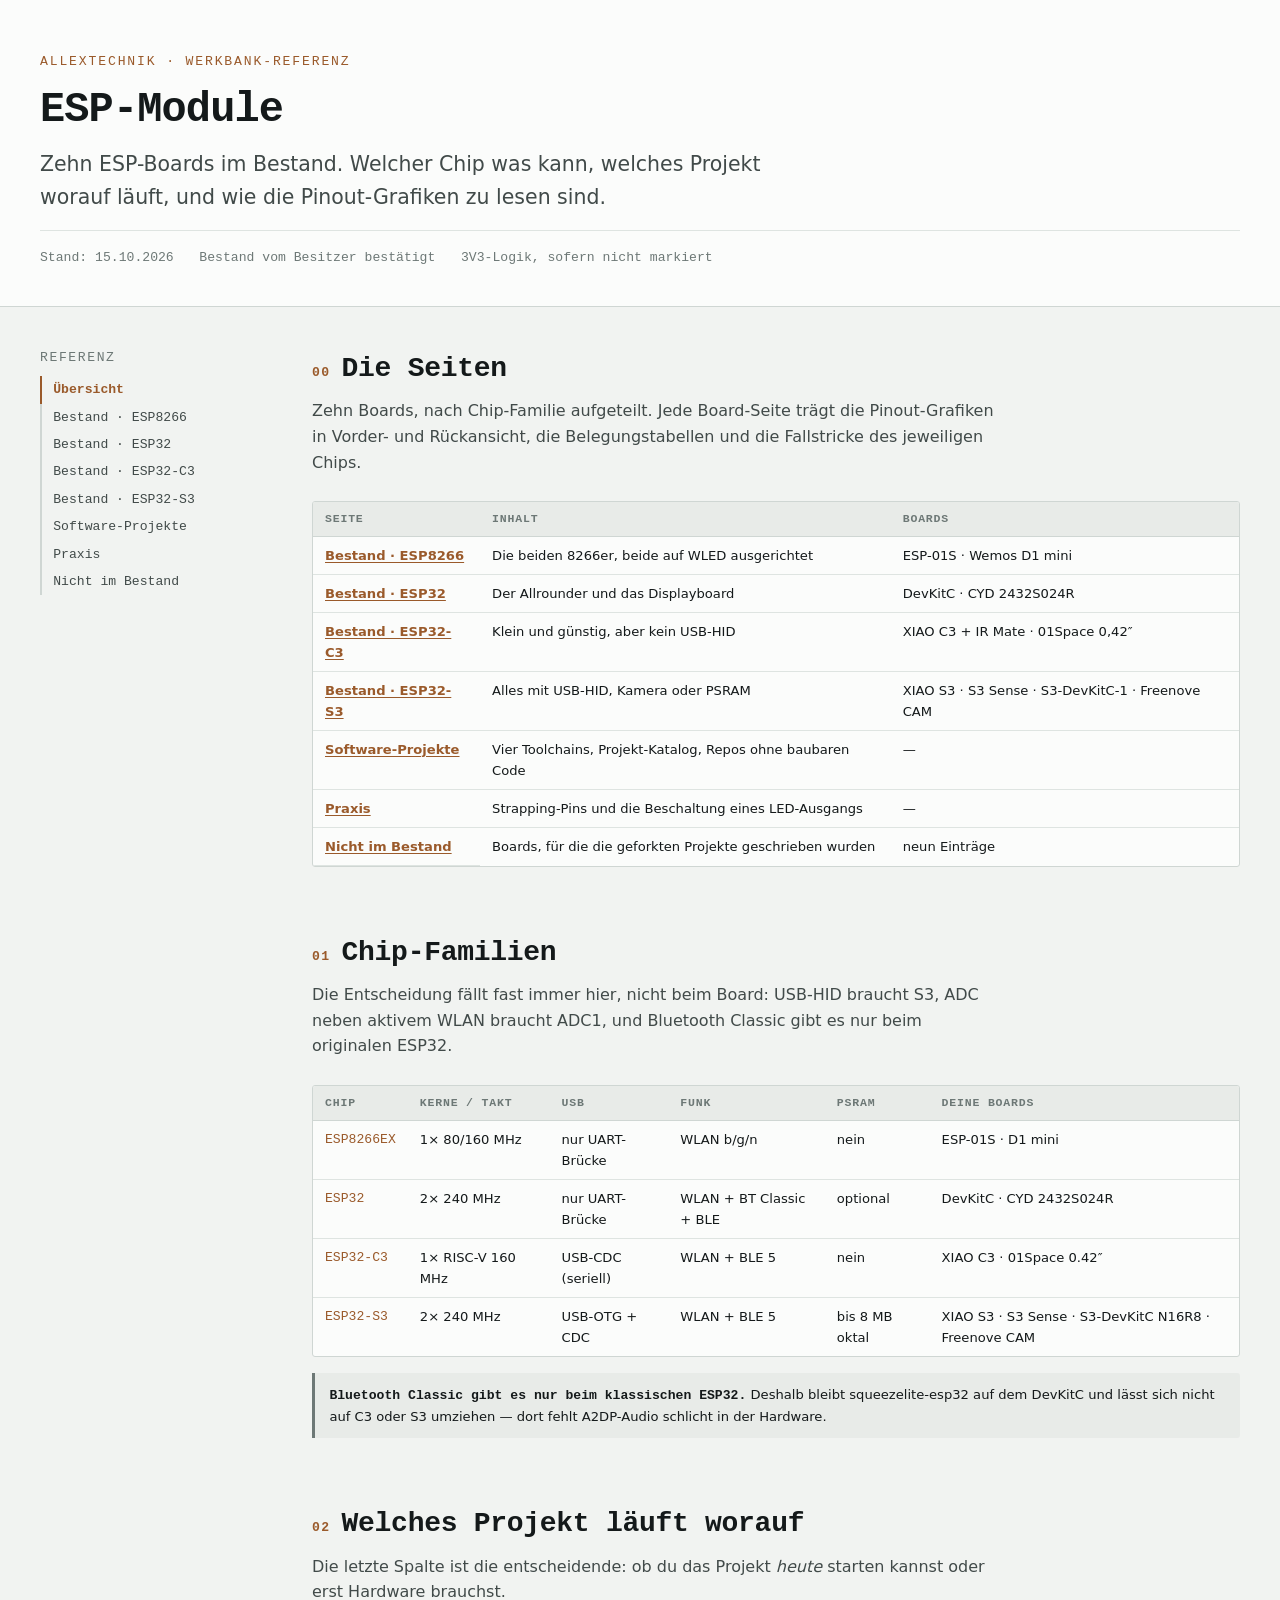
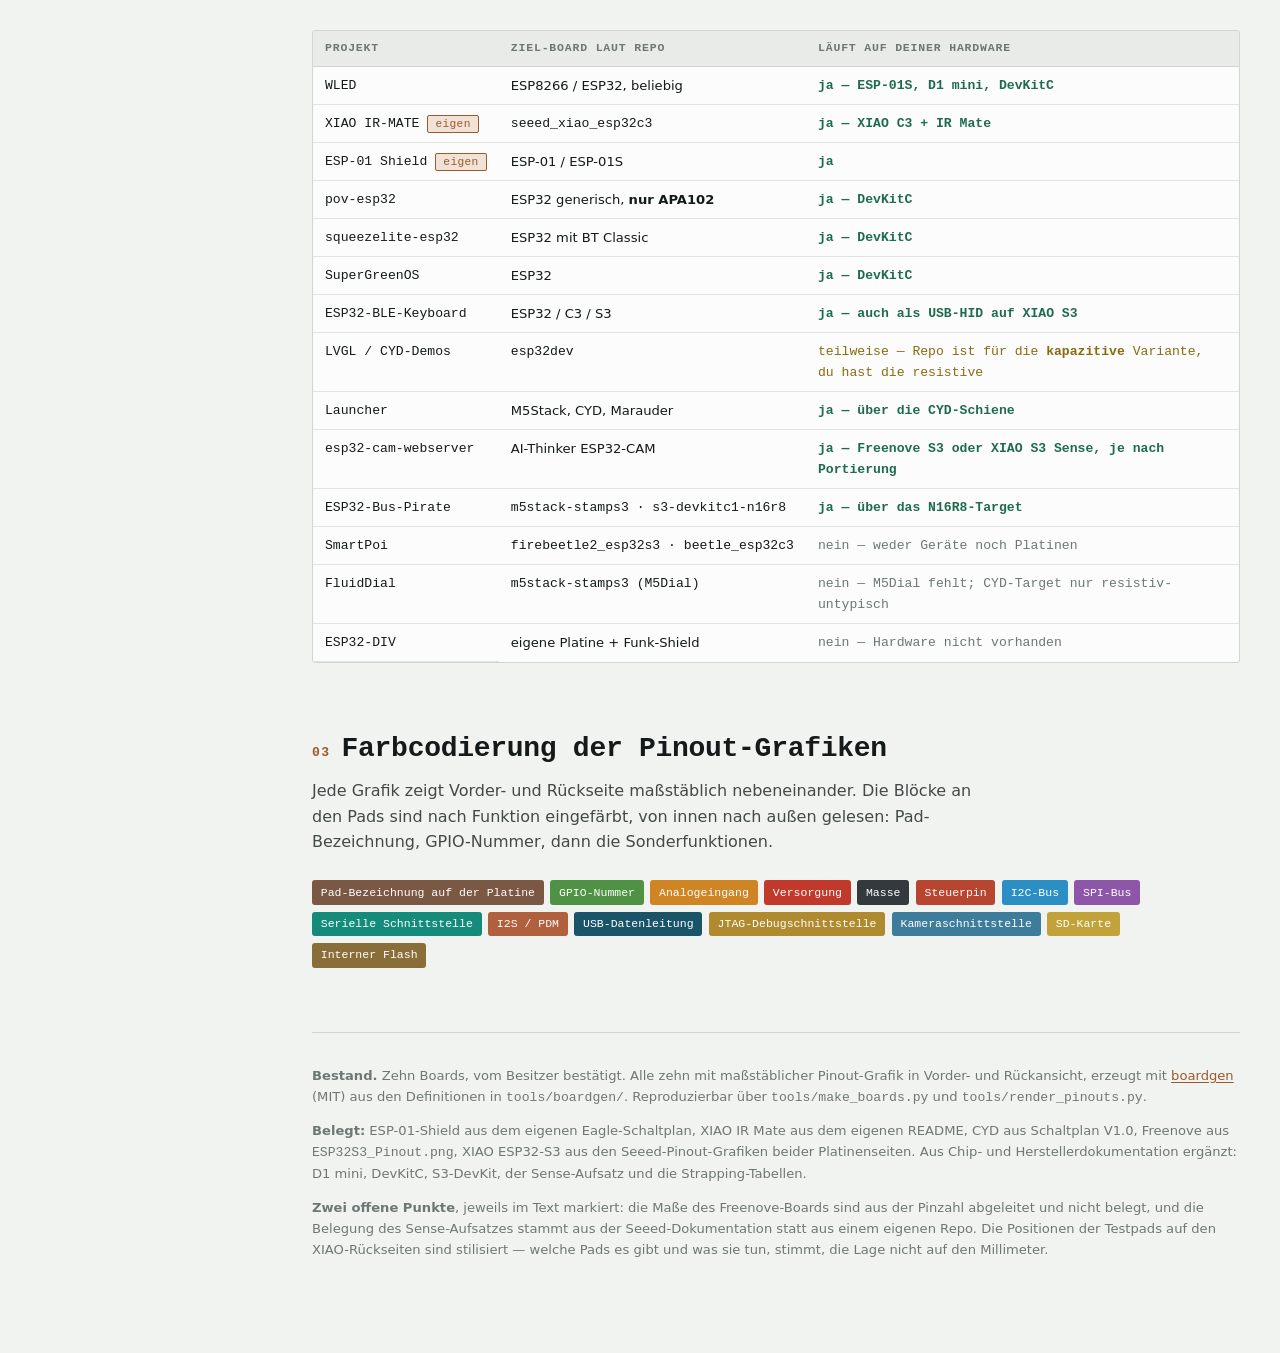
==== commit f7a4fbf3: "Seite aufteilen, zehntes Board, Gradient-Kollision beheben Die Referenz war auf eine Seite mit 367 K" ====
--- a/index.html
+++ b/index.html
@@ -3,446 +3,19 @@
 <head>
 <meta charset="utf-8">
 <meta name="viewport" content="width=device-width, initial-scale=1">
-<meta name="description" content="Zehn ESP-Boards im Bestand mit Pinout-Grafiken, Minimalbeschaltung und Software-Katalog.">
+<meta name="description" content="Zehn ESP-Boards im Bestand. Welcher Chip was kann, welches Projekt worauf läuft, und wie die Pinout-Grafiken zu lesen sind.">
 <meta name="color-scheme" content="light dark">
-<title>ESP-Hardware-Referenz — AllExTechnik</title>
-<style>
-  *, *::before, *::after { box-sizing: border-box; }
-  html { -webkit-text-size-adjust: 100%; }
-  body { margin: 0; }
-  img, svg { max-width: 100%; }
-  h1, h2, h3, p, ul, figure { margin: 0; }
-  ul { padding: 0; list-style-position: outside; }
-  table { border-collapse: collapse; }
-</style>
-<style>
-  :root {
-    color-scheme: light dark;
-
-    /* Neutrale mit leichter Kupfer-Neigung – nicht reines Grau */
-    --paper:      #f1f3f1;
-    --panel:      #fbfcfb;
-    --panel-2:    #e8ebe8;
-    --ink:        #14191a;
-    --ink-2:      #414a49;
-    --ink-3:      #6d7876;
-    --rule:       #cfd6d3;
-    --rule-soft:  #dee4e1;
-
-    /* Akzent: Leiterbahn-Kupfer */
-    --copper:     #9a5a2b;
-    --copper-lit: #b8703a;
-    --copper-wash:#f0e2d6;
-
-    /* Signalfarben (getrennt vom Akzent) */
-    --v5:         #b23a2b;
-    --v5-wash:    #f6dfda;
-    --v33:        #1f6b4f;
-    --v33-wash:   #d9eae1;
-    --warn:       #8a6a10;
-    --warn-wash:  #f6ecce;
-
-    --font-display: ui-monospace, "SF Mono", "JetBrains Mono", "Cascadia Mono", Menlo, Consolas, monospace;
-    --font-body: system-ui, -apple-system, "Segoe UI", Roboto, "Helvetica Neue", Arial, sans-serif;
-
-    --step--1: clamp(0.75rem, 0.72rem + 0.14vw, 0.82rem);
-    --step-0:  clamp(0.92rem, 0.89rem + 0.16vw, 1rem);
-    --step-1:  clamp(1.1rem, 1.03rem + 0.32vw, 1.28rem);
-    --step-2:  clamp(1.35rem, 1.2rem + 0.7vw, 1.75rem);
-    --step-3:  clamp(1.8rem, 1.5rem + 1.4vw, 2.7rem);
-  }
-
-  @media (prefers-color-scheme: dark) {
-    :root {
-      --paper:      #0e1213;
-      --panel:      #161b1c;
-      --panel-2:    #1e2425;
-      --ink:        #e6ebe9;
-      --ink-2:      #b0bab7;
-      --ink-3:      #7f8b88;
-      --rule:       #2c3435;
-      --rule-soft:  #232a2b;
-      --copper:     #d08a52;
-      --copper-lit: #e5a068;
-      --copper-wash:#2d211a;
-      --v5:         #e0705c;
-      --v5-wash:    #331d1a;
-      --v33:        #57b98c;
-      --v33-wash:   #16291f;
-      --warn:       #d6b155;
-      --warn-wash:  #2c2515;
-    }
-  }
-
-  :root[data-theme="dark"] {
-    --paper:#0e1213; --panel:#161b1c; --panel-2:#1e2425;
-    --ink:#e6ebe9; --ink-2:#b0bab7; --ink-3:#7f8b88;
-    --rule:#2c3435; --rule-soft:#232a2b;
-    --copper:#d08a52; --copper-lit:#e5a068; --copper-wash:#2d211a;
-    --v5:#e0705c; --v5-wash:#331d1a;
-    --v33:#57b98c; --v33-wash:#16291f;
-    --warn:#d6b155; --warn-wash:#2c2515;
-  }
-  :root[data-theme="light"] {
-    --paper:#f1f3f1; --panel:#fbfcfb; --panel-2:#e8ebe8;
-    --ink:#14191a; --ink-2:#414a49; --ink-3:#6d7876;
-    --rule:#cfd6d3; --rule-soft:#dee4e1;
-    --copper:#9a5a2b; --copper-lit:#b8703a; --copper-wash:#f0e2d6;
-    --v5:#b23a2b; --v5-wash:#f6dfda;
-    --v33:#1f6b4f; --v33-wash:#d9eae1;
-    --warn:#8a6a10; --warn-wash:#f6ecce;
-  }
-
-  * { box-sizing: border-box; }
-
-  body {
-    margin: 0;
-    background: var(--paper);
-    color: var(--ink);
-    font-family: var(--font-body);
-    font-size: var(--step-0);
-    line-height: 1.6;
-    -webkit-font-smoothing: antialiased;
-  }
-
-  a { color: var(--copper); text-underline-offset: 2px; }
-  a:focus-visible, summary:focus-visible {
-    outline: 2px solid var(--copper-lit);
-    outline-offset: 2px;
-    border-radius: 2px;
-  }
-
-  code, .mono { font-family: var(--font-display); font-variant-ligatures: none; }
-
-  /* ---------- Kopf ---------- */
-  .masthead {
-    border-bottom: 1px solid var(--rule);
-    background: var(--panel);
-  }
-  .masthead-inner {
-    max-width: 78rem;
-    margin: 0 auto;
-    padding: 3.2rem 1.5rem 2.4rem;
-    display: flex;
-    flex-direction: column;
-    gap: 1rem;
-  }
-  .eyebrow {
-    font-family: var(--font-display);
-    font-size: var(--step--1);
-    letter-spacing: 0.14em;
-    text-transform: uppercase;
-    color: var(--copper);
-  }
-  .masthead h1 {
-    margin: 0;
-    font-family: var(--font-display);
-    font-size: var(--step-3);
-    font-weight: 600;
-    letter-spacing: -0.02em;
-    line-height: 1.05;
-    text-wrap: balance;
-  }
-  .lede {
-    margin: 0;
-    max-width: 60ch;
-    color: var(--ink-2);
-    font-size: var(--step-1);
-  }
-  .masthead-meta {
-    display: flex;
-    flex-wrap: wrap;
-    gap: 0.5rem 1.6rem;
-    font-family: var(--font-display);
-    font-size: var(--step--1);
-    color: var(--ink-3);
-    border-top: 1px solid var(--rule-soft);
-    padding-top: 1rem;
-  }
-
-  /* ---------- Gerüst ---------- */
-  .shell {
-    max-width: 78rem;
-    margin: 0 auto;
-    padding: 0 1.5rem 6rem;
-    display: grid;
-    grid-template-columns: 14rem minmax(0, 1fr);
-    gap: 3rem;
-    align-items: start;
-  }
-  @media (max-width: 62rem) {
-    .shell { grid-template-columns: minmax(0, 1fr); gap: 0; }
-    .rail { display: none; }
-  }
-
-  .rail {
-    position: sticky;
-    top: 0;
-    padding: 2.5rem 0;
-    max-height: 100vh;
-    overflow-y: auto;
-    font-family: var(--font-display);
-    font-size: var(--step--1);
-  }
-  .rail-group { margin-bottom: 1.5rem; }
-  .rail-title {
-    text-transform: uppercase;
-    letter-spacing: 0.12em;
-    color: var(--ink-3);
-    margin-bottom: 0.5rem;
-  }
-  .rail a {
-    display: block;
-    padding: 0.2rem 0 0.2rem 0.7rem;
-    border-left: 2px solid var(--rule);
-    color: var(--ink-2);
-    text-decoration: none;
-  }
-  .rail a:hover { color: var(--copper); border-left-color: var(--copper); }
-
-  main { padding-top: 2.5rem; min-width: 0; }
-
-  section { margin-bottom: 4rem; scroll-margin-top: 1.5rem; }
-
-  h2 {
-    font-family: var(--font-display);
-    font-size: var(--step-2);
-    font-weight: 600;
-    letter-spacing: -0.01em;
-    margin: 0 0 0.4rem;
-    display: flex;
-    align-items: baseline;
-    gap: 0.7rem;
-    text-wrap: balance;
-  }
-  h2 .num {
-    font-size: var(--step--1);
-    color: var(--copper);
-    letter-spacing: 0.1em;
-  }
-  .section-note {
-    margin: 0 0 1.6rem;
-    color: var(--ink-2);
-    max-width: 68ch;
-  }
-
-  h3 {
-    font-family: var(--font-display);
-    font-size: var(--step-1);
-    font-weight: 600;
-    margin: 0;
-    letter-spacing: -0.01em;
-  }
-
-  /* ---------- Tabellen ---------- */
-  .scroller {
-    overflow-x: auto;
-    border: 1px solid var(--rule);
-    border-radius: 3px;
-    background: var(--panel);
-  }
-  table {
-    width: 100%;
-    border-collapse: collapse;
-    font-size: var(--step--1);
-    font-variant-numeric: tabular-nums;
-  }
-  th, td {
-    text-align: left;
-    padding: 0.5rem 0.75rem;
-    border-bottom: 1px solid var(--rule-soft);
-    vertical-align: top;
-  }
-  thead th {
-    font-family: var(--font-display);
-    font-weight: 600;
-    text-transform: uppercase;
-    letter-spacing: 0.07em;
-    font-size: 0.72rem;
-    color: var(--ink-3);
-    background: var(--panel-2);
-    border-bottom: 1px solid var(--rule);
-    white-space: nowrap;
-    position: sticky;
-    top: 0;
-  }
-  tbody tr:last-child td { border-bottom: none; }
-  td.pin, td.gpio { font-family: var(--font-display); white-space: nowrap; }
-  td.gpio { color: var(--copper); }
-
-  /* ---------- Board-Karten ---------- */
-  .board {
-    background: var(--panel);
-    border: 1px solid var(--rule);
-    border-radius: 4px;
-    margin-bottom: 1.5rem;
-    overflow: hidden;
-  }
-  .board-head {
-    display: flex;
-    flex-wrap: wrap;
-    align-items: baseline;
-    gap: 0.5rem 1rem;
-    padding: 1.1rem 1.25rem;
-    border-bottom: 1px solid var(--rule);
-    border-left: 3px solid var(--copper);
-  }
-  .board-head .spec {
-    font-family: var(--font-display);
-    font-size: var(--step--1);
-    color: var(--ink-3);
-    margin-left: auto;
-    text-align: right;
-  }
-  .board-body {
-    padding: 1.25rem;
-    display: flex;
-    flex-direction: column;
-    gap: 1.1rem;
-  }
-  .board-body > .scroller { border-radius: 3px; }
-
-  .field-label {
-    font-family: var(--font-display);
-    font-size: 0.72rem;
-    text-transform: uppercase;
-    letter-spacing: 0.1em;
-    color: var(--ink-3);
-    margin-bottom: 0.4rem;
-  }
-  .field p, .field ul { margin: 0; }
-  .field ul { padding-left: 1.1rem; }
-  .field li + li { margin-top: 0.25rem; }
-
-  /* ---------- Chips ---------- */
-  .chips { display: flex; flex-wrap: wrap; gap: 0.35rem; }
-  .chip {
-    font-family: var(--font-display);
-    font-size: 0.7rem;
-    letter-spacing: 0.03em;
-    padding: 0.13rem 0.45rem;
-    border-radius: 2px;
-    border: 1px solid var(--rule);
-    color: var(--ink-2);
-    background: var(--paper);
-    white-space: nowrap;
-  }
-  .chip.own { border-color: var(--copper); color: var(--copper); background: var(--copper-wash); }
-  .chip.v5  { border-color: var(--v5); color: var(--v5); background: var(--v5-wash); }
-  .chip.v33 { border-color: var(--v33); color: var(--v33); background: var(--v33-wash); }
-
-  /* ---------- Hinweisboxen ---------- */
-  .note {
-    border-left: 3px solid var(--ink-3);
-    background: var(--panel-2);
-    padding: 0.7rem 0.9rem;
-    border-radius: 0 3px 3px 0;
-    font-size: var(--step--1);
-  }
-  .note strong { font-family: var(--font-display); }
-  .note.danger { border-left-color: var(--v5); background: var(--v5-wash); }
-  .note.caution { border-left-color: var(--warn); background: var(--warn-wash); }
-  .note.good { border-left-color: var(--v33); background: var(--v33-wash); }
-  .note p { margin: 0; }
-  .note p + p { margin-top: 0.5rem; }
-
-  /* ---------- Matrix ---------- */
-  .matrix td.hit { color: var(--v33); font-family: var(--font-display); font-weight: 600; }
-  .matrix td.miss { color: var(--rule); font-family: var(--font-display); }
-  .matrix th.rot { font-size: 0.68rem; }
-  .matrix tbody th {
-    font-weight: 500;
-    font-family: var(--font-display);
-    font-size: var(--step--1);
-    white-space: nowrap;
-    background: var(--panel);
-    border-bottom: 1px solid var(--rule-soft);
-  }
-
-  /* ---------- Schaltung ---------- */
-  .circuit {
-    background: var(--panel);
-    border: 1px solid var(--rule);
-    border-radius: 4px;
-    padding: 1.25rem;
-    display: flex;
-    flex-direction: column;
-    gap: 1rem;
-  }
-  .circuit svg { width: 100%; height: auto; max-width: 34rem; margin: 0 auto; display: block; }
-  .svg-ink { stroke: var(--ink-2); }
-  .svg-copper { stroke: var(--copper); }
-  .svg-label { fill: var(--ink-2); font-family: var(--font-display); font-size: 10px; }
-  .svg-label-accent { fill: var(--copper); font-family: var(--font-display); font-size: 10px; }
-
-  .grid-2 {
-    display: grid;
-    grid-template-columns: repeat(auto-fit, minmax(17rem, 1fr));
-    gap: 1rem;
-  }
-
-  details {
-    border: 1px solid var(--rule);
-    border-radius: 3px;
-    background: var(--panel);
-    padding: 0.6rem 0.9rem;
-  }
-  summary {
-    cursor: pointer;
-    font-family: var(--font-display);
-    font-size: var(--step--1);
-    color: var(--ink-2);
-  }
-
-  footer {
-    border-top: 1px solid var(--rule);
-    margin-top: 2rem;
-    padding: 2rem 0 0;
-    font-size: var(--step--1);
-    color: var(--ink-3);
-  }
-  footer ul { padding-left: 1.1rem; margin: 0.5rem 0 0; }
-
-  @media (prefers-reduced-motion: reduce) {
-    * { animation: none !important; transition: none !important; }
-  }
-
-  /* Pinout-Grafiken: lieber scrollen als unleserlich schrumpfen */
-  .pinout { overflow-x: auto; border: 1px solid var(--rule-soft); border-radius: 3px;
-            background: var(--paper); padding: 6px 8px; }
-  .pinout svg { display: block; width: 100%; min-width: 820px; height: auto; }
-  .rolelegend { display: flex; flex-wrap: wrap; gap: 0.4rem; }
-  .rolechip { font-family: var(--font-display); font-size: 0.72rem; color: #fff;
-              padding: 0.2rem 0.55rem; border-radius: 3px; white-space: nowrap; }
-
-  /* Referenz-Karten: gedämpft, damit Bestand optisch führt */
-  .board.ref { background: transparent; border-style: dashed; }
-  .board.ref .board-head { border-left-color: var(--rule); }
-  .board.ref .board-head h3 { color: var(--ink-2); font-weight: 500; }
-  .board.ref .board-body { color: var(--ink-2); }
-  .board.ref .board-body > p { margin: 0; }
-  .chip.ref { border-style: dashed; color: var(--ink-3); background: transparent; }
-  .matrix td.warnrow { color: var(--warn); font-family: var(--font-display); }
-  .matrix td.miss, td.miss { color: var(--ink-3); font-family: var(--font-display); }
-  .subsec { scroll-margin-top: 1.5rem; }
-  .subsec h3 { color: var(--copper); font-size: var(--step-0); letter-spacing: 0.04em; text-transform: uppercase; }
-
-  .pagelink { display: block; border: 1px solid var(--copper); border-left-width: 3px;
-              border-radius: 3px; background: var(--copper-wash); padding: 1rem 1.25rem;
-              text-decoration: none; color: var(--ink); }
-  .pagelink:hover { background: var(--panel-2); }
-  .pagelink strong { font-family: var(--font-display); color: var(--copper); }
-  .pagelink span { display: block; color: var(--ink-2); font-size: var(--step--1); margin-top: 0.3rem; }
-</style>
+<title>Übersicht — ESP-Hardware-Referenz</title>
+<link rel="stylesheet" href="assets/style.css">
 </head>
 <body>
 <header class="masthead">
   <div class="masthead-inner">
     <div class="eyebrow">AllExTechnik · Werkbank-Referenz</div>
     <h1>ESP-Module</h1>
-    <p class="lede">Zehn Boards im Bestand, mit Pinouts und Minimalbeschaltung. Dahinter, klar getrennt, die Boards, für die deine Projekte ursprünglich geschrieben wurden — und die Software-Ebene darüber: 28 Repos, vier Toolchains.</p>
+    <p class="lede">Zehn ESP-Boards im Bestand. Welcher Chip was kann, welches Projekt worauf läuft, und wie die Pinout-Grafiken zu lesen sind.</p>
     <div class="masthead-meta">
-      <span>Stand: 31.07.2026</span>
+      <span>Stand: 15.10.2026</span>
       <span>Bestand vom Besitzer bestätigt</span>
       <span>3V3-Logik, sofern nicht markiert</span>
     </div>
@@ -450,56 +23,58 @@
 </header>
 
 <div class="shell">
-  <nav class="rail" aria-label="Inhalt">
+  <nav class="rail" aria-label="Seiten">
     <div class="rail-group">
-      <div class="rail-title">Überblick</div>
-      <a href="#familien">Chip-Familien</a>
-      <a href="#matrix">Projekt-Matrix</a>
-      <a href="#legende">Farbcodierung</a>
-    </div>
-    <div class="rail-group">
-      <div class="rail-title">Bestand · ESP8266</div>
-      <a href="#esp01">ESP-01 / ESP-01S</a>
-      <a href="#d1mini">Wemos D1 mini</a>
-    </div>
-    <div class="rail-group">
-      <div class="rail-title">Bestand · ESP32</div>
-      <a href="#devkit">DevKitC / WROOM-32</a>
-      <a href="#cyd">CYD 2432S024R</a>
-    </div>
-    <div class="rail-group">
-      <div class="rail-title">Bestand · C3</div>
-      <a href="#xiaoc3">XIAO C3 + IR Mate</a>
-      <a href="#c3lcd">01Space C3 0.42″</a>
-    </div>
-    <div class="rail-group">
-      <div class="rail-title">Bestand · S3</div>
-      <a href="#xiaos3">XIAO ESP32-S3</a>
-      <a href="#xiaos3sense">XIAO S3 Sense</a>
-      <a href="#s3devkit">S3-DevKitC-1 N16R8</a>
-      <a href="#freenove">Freenove S3 CAM</a>
-    </div>
-    <div class="rail-group">
-      <div class="rail-title">Software</div>
-      <a href="#toolchains">Toolchains</a>
-      <a href="#katalog">Projekt-Katalog</a>
-      <a href="#kein-code">Ohne Code</a>
-    </div>
-    <div class="rail-group">
-      <div class="rail-title">Seite 2</div>
-      <a href="referenz.html">Nicht im Bestand →</a>
-    </div>
-    <div class="rail-group">
-      <div class="rail-title">Praxis</div>
-      <a href="#strapping">Strapping-Pins</a>
-      <a href="#minimal">Minimalbeschaltung</a>
+      <div class="rail-title">Referenz</div>
+      <a href="index.html" class="here">Übersicht</a>
+      <a href="esp8266.html">Bestand · ESP8266</a>
+      <a href="esp32.html">Bestand · ESP32</a>
+      <a href="esp32c3.html">Bestand · ESP32-C3</a>
+      <a href="esp32s3.html">Bestand · ESP32-S3</a>
+      <a href="software.html">Software-Projekte</a>
+      <a href="praxis.html">Praxis</a>
+      <a href="referenz.html">Nicht im Bestand</a>
     </div>
   </nav>
 
   <main>
 
-    <!-- ══════════ FAMILIEN ══════════ -->
-    <section id="familien">
+<section id="wegweiser">
+      <h2><span class="num">00</span> Die Seiten</h2>
+      <p class="section-note">Zehn Boards, nach Chip-Familie aufgeteilt. Jede Board-Seite trägt
+      die Pinout-Grafiken in Vorder- und Rückansicht, die Belegungstabellen und die Fallstricke
+      des jeweiligen Chips.</p>
+      <div class="scroller">
+        <table>
+          <thead><tr><th>Seite</th><th>Inhalt</th><th>Boards</th></tr></thead>
+          <tbody>
+            <tr><th scope="row"><a href="esp8266.html">Bestand · ESP8266</a></th>
+                <td>Die beiden 8266er, beide auf WLED ausgerichtet</td>
+                <td>ESP-01S · Wemos D1 mini</td></tr>
+            <tr><th scope="row"><a href="esp32.html">Bestand · ESP32</a></th>
+                <td>Der Allrounder und das Displayboard</td>
+                <td>DevKitC · CYD 2432S024R</td></tr>
+            <tr><th scope="row"><a href="esp32c3.html">Bestand · ESP32-C3</a></th>
+                <td>Klein und günstig, aber kein USB-HID</td>
+                <td>XIAO C3 + IR Mate · 01Space 0,42″</td></tr>
+            <tr><th scope="row"><a href="esp32s3.html">Bestand · ESP32-S3</a></th>
+                <td>Alles mit USB-HID, Kamera oder PSRAM</td>
+                <td>XIAO S3 · S3 Sense · S3-DevKitC-1 · Freenove CAM</td></tr>
+            <tr><th scope="row"><a href="software.html">Software-Projekte</a></th>
+                <td>Vier Toolchains, Projekt-Katalog, Repos ohne baubaren Code</td>
+                <td>—</td></tr>
+            <tr><th scope="row"><a href="praxis.html">Praxis</a></th>
+                <td>Strapping-Pins und die Beschaltung eines LED-Ausgangs</td>
+                <td>—</td></tr>
+            <tr><th scope="row"><a href="referenz.html">Nicht im Bestand</a></th>
+                <td>Boards, für die die geforkten Projekte geschrieben wurden</td>
+                <td>neun Einträge</td></tr>
+          </tbody>
+        </table>
+      </div>
+    </section>
+
+<section id="familien">
       <h2><span class="num">01</span> Chip-Familien</h2>
       <p class="section-note">Die Entscheidung fällt fast immer hier, nicht beim Board: USB-HID braucht S3, ADC neben aktivem WLAN braucht ADC1, und Bluetooth Classic gibt es nur beim originalen ESP32.</p>
       <div class="scroller">
@@ -533,7 +108,8 @@
     </section>
 
     <!-- ══════════ MATRIX ══════════ -->
-    <section id="matrix">
+
+<section id="matrix">
       <h2><span class="num">02</span> Welches Projekt läuft worauf</h2>
       <p class="section-note">Die letzte Spalte ist die entscheidende: ob du das Projekt <em>heute</em> starten kannst oder erst Hardware brauchst.</p>
       <div class="scroller">
@@ -561,8 +137,7 @@
       </div>
     </section>
 
-
-    <section id="legende">
+<section id="legende">
       <h2><span class="num">03</span> Farbcodierung der Pinout-Grafiken</h2>
       <p class="section-note">Jede Grafik zeigt Vorder- und Rückseite maßstäblich nebeneinander.
       Die Blöcke an den Pads sind nach Funktion eingefärbt, von innen nach außen gelesen:
@@ -571,3863 +146,10 @@
     </section>
 
     <!-- ══════════ BESTAND · ESP8266 ══════════ -->
-    <section id="b8266">
-      <h2><span class="num">04</span> Bestand · ESP8266</h2>
-
-      <article class="board" id="esp01">
-        <div class="board-head">
-          <h3>ESP-01 / ESP-01S</h3>
-          <div class="chips"><span class="chip own">eigenes Shield</span></div>
-          <div class="spec">ESP8266EX · 2×4 Header 2,54 mm</div>
-        </div>
-        <div class="board-body">
-
-          <div class="pinout"><svg xmlns="http://www.w3.org/2000/svg" xmlns:ev="http://www.w3.org/2001/xml-events" xmlns:xlink="http://www.w3.org/1999/xlink" baseProfile="full" height="1500" version="1.1" viewBox="0,0,3000,1500" width="3000">
-    <defs/>
-    <linearGradient gradientUnits="userSpaceOnUse" id="id1" x1="991.4098327137549" x2="565.4098327137548" y1="304.1550000000001" y2="1045.1550000000002">
-        <stop offset="0%" stop-color="#4d4d4d"/>
-        <stop offset="100%" stop-color="#0f0f0f"/>
-    </linearGradient>
-    <rect fill="url(#id1) none" height="741.0" rx="24.0" ry="24.0" stroke="#b5a739" stroke-width="3.0" width="426.00000000000006" x="565.4098327137548" y="304.1550000000001"/>
-    <rect fill="#c9922f" height="21.0" rx="0.0" ry="0.0" width="309.0" x="623.9098327137548" y="344.6550000000001"/>
-    <rect fill="#c9922f" height="96.0" rx="0.0" ry="0.0" width="21.0" x="623.9098327137548" y="344.6550000000001"/>
-    <rect fill="#c9922f" height="78.0" rx="0.0" ry="0.0" width="21.0" x="701.9098327137547" y="374.6550000000001"/>
-    <rect fill="#c9922f" height="96.0" rx="0.0" ry="0.0" width="21.0" x="779.9098327137548" y="344.6550000000001"/>
-    <rect fill="#c9922f" height="78.0" rx="0.0" ry="0.0" width="21.0" x="857.9098327137548" y="374.6550000000001"/>
-    <rect fill="#c9922f" height="96.0" rx="0.0" ry="0.0" width="21.0" x="911.9098327137547" y="344.6550000000001"/>
-    <linearGradient gradientUnits="userSpaceOnUse" id="id2" x1="923.9098327137548" x2="632.9098327137548" y1="494.6550000000001" y2="692.6550000000001">
-        <stop offset="0%" stop-color="whitesmoke"/>
-        <stop offset="100%" stop-color="#999"/>
-    </linearGradient>
-    <rect fill="url(#id2) none" height="198.0" rx="15.0" ry="15.0" width="291.0" x="632.9098327137548" y="494.6550000000001"/>
-    <rect fill="#fbfbfb" height="99.0" rx="9.0" ry="9.0" width="249.00000000000003" x="653.9098327137548" y="530.355"/>
-    <text fill="#222" font-family="Consolas" font-size="24.249999999999996" x="778.4098327137549" y="577.755">ESP8266EX</text>
-    <text fill="#555" font-family="Consolas" font-size="16.166666666666664" x="778.4098327137549" y="613.455">1 MB</text>
-    <rect fill="#1e1e1e" height="132.0" rx="9.0" ry="9.0" width="249.00000000000003" x="653.9098327137548" y="734.6550000000001"/>
-    <text fill="#fff" font-family="Consolas" font-size="25.5" x="778.4098327137549" y="812.6550000000001">ESP-01S</text>
-    <text fill="#fff" font-family="Consolas" font-size="22.5" x="778.4098327137549" y="920.6550000000002">Header-Reihe 1/3/5/7</text>
-    <rect fill="#e5b472" height="54.0" id="esp01s.front.row.pin1.ring" rx="10.5" ry="10.5" width="54.0" x="632.9098327137548" y="941.655"/>
-    <circle cx="659.9098327137548" cy="968.655" fill="#101010" id="esp01s.front.row.pin1.hole" r="14.25"/>
-    <rect fill="#e5b472" height="54.0" id="esp01s.front.row.pin2.ring" rx="10.5" ry="10.5" width="54.0" x="709.1098327137548" y="941.655"/>
-    <circle cx="736.1098327137547" cy="968.655" fill="#101010" id="esp01s.front.row.pin2.hole" r="14.25"/>
-    <rect fill="#e5b472" height="54.0" id="esp01s.front.row.pin3.ring" rx="10.5" ry="10.5" width="54.0" x="785.3098327137548" y="941.655"/>
-    <circle cx="812.3098327137549" cy="968.655" fill="#101010" id="esp01s.front.row.pin3.hole" r="14.25"/>
-    <rect fill="#e5b472" height="54.0" id="esp01s.front.row.pin4.ring" rx="10.5" ry="10.5" width="54.0" x="861.5098327137547" y="941.655"/>
-    <circle cx="888.5098327137548" cy="968.655" fill="#101010" id="esp01s.front.row.pin4.hole" r="14.25"/>
-    <rect fill="#4e4c4c" height="76.2" rx="0.0" ry="0.0" width="7.62" x="656.0998327137548" y="1018.2750000000001"/>
-    <rect fill="#4e4c4c" height="7.62" rx="0.0" ry="0.0" width="7.62" x="648.4798327137547" y="1086.855"/>
-    <rect height="0.0" id="esp01s.front.pins.label1.anchor" rx="0.0" ry="0.0" width="0.0" x="1231.4396654275097" y="1393.3200000000002"/>
-    <rect fill="#4e4c4c" height="152.4" rx="0.0" ry="0.0" width="7.62" x="732.2998327137548" y="1018.2750000000001"/>
-    <rect fill="#4e4c4c" height="7.62" rx="0.0" ry="0.0" width="83.82000000000001" x="648.4798327137547" y="1163.055"/>
-    <rect height="0.0" id="esp01s.front.pins.label2.anchor" rx="0.0" ry="0.0" width="0.0" x="1231.4396654275097" y="1469.52"/>
-    <rect fill="#4e4c4c" height="152.4" rx="0.0" ry="0.0" width="7.62" x="808.4998327137548" y="1018.2750000000001"/>
-    <rect fill="#4e4c4c" height="7.62" rx="0.0" ry="0.0" width="83.82000000000001" x="812.3098327137549" y="1163.055"/>
-    <rect height="0.0" id="esp01s.front.pins.label3.anchor" rx="0.0" ry="0.0" width="0.0" x="1440.9896654275096" y="1469.52"/>
-    <rect fill="#4e4c4c" height="76.2" rx="0.0" ry="0.0" width="7.62" x="884.6998327137549" y="1018.2750000000001"/>
-    <rect fill="#4e4c4c" height="7.62" rx="0.0" ry="0.0" width="7.62" x="888.5098327137548" y="1086.855"/>
-    <rect height="0.0" id="esp01s.front.pins.label4.anchor" rx="0.0" ry="0.0" width="0.0" x="1440.9896654275096" y="1393.3200000000002"/>
-    <rect fill="#4e4c4c" height="7.62" width="99.06" x="549.4198327137549" y="1086.855"/>
-    <g transform="translate(420.4269240990555,1060.185)">
-        <rect fill="#7a5843" height="60.96" rx="9.0" ry="9.0" transform="skewX(-15)" width="114.3" x="0" y="0"/>
-    </g>
-    <text dominant-baseline="central" fill="white" font-family="Consolas" font-size="45.72" text-anchor="middle" x="469.40983271375484" y="1090.665">Pin 1</text>
-    <g transform="translate(283.2669240990554,1060.185)">
-        <rect fill="#158b7c" height="60.96" rx="9.0" ry="9.0" transform="skewX(-15)" width="129.54" x="0" y="0"/>
-    </g>
-    <text dominant-baseline="central" fill="white" font-family="Consolas" font-size="45.72" text-anchor="middle" x="339.8698327137548" y="1090.665">TXD</text>
-    <rect fill="#4e4c4c" height="7.62" width="99.06" x="549.4198327137549" y="1163.0549999999998"/>
-    <g transform="translate(420.4269240990555,1136.385)">
-        <rect fill="#7a5843" height="60.96" rx="9.0" ry="9.0" transform="skewX(-15)" width="114.3" x="0" y="0"/>
-    </g>
-    <text dominant-baseline="central" fill="white" font-family="Consolas" font-size="45.72" text-anchor="middle" x="469.40983271375484" y="1166.865">Pin 3</text>
-    <g transform="translate(252.7869240990554,1136.385)">
-        <rect fill="#b8452f" height="60.96" rx="9.0" ry="9.0" transform="skewX(-15)" width="160.02000000000004" x="0" y="0"/>
-    </g>
-    <text dominant-baseline="central" fill="white" font-family="Consolas" font-size="45.72" text-anchor="middle" x="324.6298327137548" y="1166.865">CH_PD</text>
-    <rect fill="#4e4c4c" height="7.62" width="99.06" x="896.1298327137548" y="1163.0549999999998"/>
-    <g transform="translate(1026.2169240990554,1136.385)">
-        <rect fill="#7a5843" height="60.96" rx="9.0" ry="9.0" transform="skewX(-15)" width="114.3" x="0" y="0"/>
-    </g>
-    <text dominant-baseline="central" fill="white" font-family="Consolas" font-size="45.72" text-anchor="middle" x="1075.1998327137549" y="1166.865">Pin 5</text>
-    <g transform="translate(1148.1369240990555,1136.385)">
-        <rect fill="#b8452f" height="60.96" rx="9.0" ry="9.0" transform="skewX(-15)" width="160.02000000000004" x="0" y="0"/>
-    </g>
-    <text dominant-baseline="central" fill="white" font-family="Consolas" font-size="45.72" text-anchor="middle" x="1219.9798327137548" y="1166.865">RST</text>
-    <rect fill="#4e4c4c" height="7.62" width="99.06" x="896.1298327137548" y="1086.855"/>
-    <g transform="translate(1026.2169240990554,1060.185)">
-        <rect fill="#7a5843" height="60.96" rx="9.0" ry="9.0" transform="skewX(-15)" width="114.3" x="0" y="0"/>
-    </g>
-    <text dominant-baseline="central" fill="white" font-family="Consolas" font-size="45.72" text-anchor="middle" x="1075.1998327137549" y="1090.665">Pin 7</text>
-    <g transform="translate(1148.1369240990555,1060.185)">
-        <rect fill="#c0392b" height="60.96" rx="9.0" ry="9.0" transform="skewX(-15)" width="152.4" x="0" y="0"/>
-    </g>
-    <text dominant-baseline="central" fill="white" font-family="Consolas" font-size="45.72" text-anchor="middle" x="1216.1698327137549" y="1090.665">3V3</text>
-    <linearGradient gradientUnits="userSpaceOnUse" id="id3" x1="2491.409832713755" x2="2065.409832713755" y1="304.1550000000001" y2="1045.1550000000002">
-        <stop offset="0%" stop-color="#4d4d4d"/>
-        <stop offset="100%" stop-color="#0f0f0f"/>
-    </linearGradient>
-    <rect fill="url(#id3) none" height="741.0" rx="24.0" ry="24.0" stroke="#b5a739" stroke-width="3.0" width="426.00000000000006" x="2065.409832713755" y="304.1550000000001"/>
-    <rect fill="#c9922f" height="21.0" rx="0.0" ry="0.0" width="309.0" x="2123.909832713755" y="344.6550000000001"/>
-    <rect fill="#c9922f" height="96.0" rx="0.0" ry="0.0" width="21.0" x="2123.909832713755" y="344.6550000000001"/>
-    <rect fill="#c9922f" height="78.0" rx="0.0" ry="0.0" width="21.0" x="2201.909832713755" y="374.6550000000001"/>
-    <rect fill="#c9922f" height="96.0" rx="0.0" ry="0.0" width="21.0" x="2279.909832713755" y="344.6550000000001"/>
-    <rect fill="#c9922f" height="78.0" rx="0.0" ry="0.0" width="21.0" x="2357.909832713755" y="374.6550000000001"/>
-    <rect fill="#c9922f" height="96.0" rx="0.0" ry="0.0" width="21.0" x="2411.909832713755" y="344.6550000000001"/>
-    <linearGradient gradientUnits="userSpaceOnUse" id="id4" x1="2423.909832713755" x2="2132.909832713755" y1="494.6550000000001" y2="692.6550000000001">
-        <stop offset="0%" stop-color="whitesmoke"/>
-        <stop offset="100%" stop-color="#999"/>
-    </linearGradient>
-    <rect fill="url(#id4) none" height="198.0" rx="15.0" ry="15.0" width="291.0" x="2132.909832713755" y="494.6550000000001"/>
-    <rect fill="#fbfbfb" height="99.0" rx="9.0" ry="9.0" width="249.00000000000003" x="2153.909832713755" y="530.355"/>
-    <text fill="#222" font-family="Consolas" font-size="24.249999999999996" x="2278.409832713755" y="577.755">ESP8266EX</text>
-    <text fill="#555" font-family="Consolas" font-size="16.166666666666664" x="2278.409832713755" y="613.455">1 MB</text>
-    <rect fill="#1e1e1e" height="132.0" rx="9.0" ry="9.0" width="249.00000000000003" x="2153.909832713755" y="734.6550000000001"/>
-    <text fill="#fff" font-family="Consolas" font-size="25.5" x="2278.409832713755" y="812.6550000000001">ESP-01S</text>
-    <text fill="#fff" font-family="Consolas" font-size="22.5" x="2278.409832713755" y="920.6550000000002">Header-Reihe 2/4/6/8</text>
-    <rect fill="#e5b472" height="54.0" id="esp01s.back.row.pin1.ring" rx="10.5" ry="10.5" width="54.0" x="2132.909832713755" y="941.655"/>
-    <circle cx="2159.909832713755" cy="968.655" fill="#101010" id="esp01s.back.row.pin1.hole" r="14.25"/>
-    <rect fill="#e5b472" height="54.0" id="esp01s.back.row.pin2.ring" rx="10.5" ry="10.5" width="54.0" x="2209.109832713755" y="941.655"/>
-    <circle cx="2236.1098327137547" cy="968.655" fill="#101010" id="esp01s.back.row.pin2.hole" r="14.25"/>
-    <rect fill="#e5b472" height="54.0" id="esp01s.back.row.pin3.ring" rx="10.5" ry="10.5" width="54.0" x="2285.309832713755" y="941.655"/>
-    <circle cx="2312.309832713755" cy="968.655" fill="#101010" id="esp01s.back.row.pin3.hole" r="14.25"/>
-    <rect fill="#e5b472" height="54.0" id="esp01s.back.row.pin4.ring" rx="10.5" ry="10.5" width="54.0" x="2361.509832713755" y="941.655"/>
-    <circle cx="2388.509832713755" cy="968.655" fill="#101010" id="esp01s.back.row.pin4.hole" r="14.25"/>
-    <rect fill="#4e4c4c" height="76.2" rx="0.0" ry="0.0" width="7.62" x="2156.099832713755" y="1018.2750000000001"/>
-    <rect fill="#4e4c4c" height="7.62" rx="0.0" ry="0.0" width="7.62" x="2148.479832713755" y="1086.855"/>
-    <rect height="0.0" id="esp01s.back.pins.label1.anchor" rx="0.0" ry="0.0" width="0.0" x="4231.43966542751" y="1393.3200000000002"/>
-    <rect fill="#4e4c4c" height="152.4" rx="0.0" ry="0.0" width="7.62" x="2232.2998327137548" y="1018.2750000000001"/>
-    <rect fill="#4e4c4c" height="7.62" rx="0.0" ry="0.0" width="83.82000000000001" x="2148.479832713755" y="1163.055"/>
-    <rect height="0.0" id="esp01s.back.pins.label2.anchor" rx="0.0" ry="0.0" width="0.0" x="4231.43966542751" y="1469.52"/>
-    <rect fill="#4e4c4c" height="152.4" rx="0.0" ry="0.0" width="7.62" x="2308.499832713755" y="1018.2750000000001"/>
-    <rect fill="#4e4c4c" height="7.62" rx="0.0" ry="0.0" width="83.82000000000001" x="2312.309832713755" y="1163.055"/>
-    <rect height="0.0" id="esp01s.back.pins.label3.anchor" rx="0.0" ry="0.0" width="0.0" x="4440.98966542751" y="1469.52"/>
-    <rect fill="#4e4c4c" height="76.2" rx="0.0" ry="0.0" width="7.62" x="2384.699832713755" y="1018.2750000000001"/>
-    <rect fill="#4e4c4c" height="7.62" rx="0.0" ry="0.0" width="7.62" x="2388.509832713755" y="1086.855"/>
-    <rect height="0.0" id="esp01s.back.pins.label4.anchor" rx="0.0" ry="0.0" width="0.0" x="4440.98966542751" y="1393.3200000000002"/>
-    <rect fill="#4e4c4c" height="7.62" width="99.06" x="2049.4198327137547" y="1086.855"/>
-    <g transform="translate(1920.4269240990557,1060.185)">
-        <rect fill="#7a5843" height="60.96" rx="9.0" ry="9.0" transform="skewX(-15)" width="114.3" x="0" y="0"/>
-    </g>
-    <text dominant-baseline="central" fill="white" font-family="Consolas" font-size="45.72" text-anchor="middle" x="1969.4098327137551" y="1090.665">Pin 2</text>
-    <g transform="translate(1798.5069240990556,1060.185)">
-        <rect fill="#33393d" height="60.96" rx="9.0" ry="9.0" transform="skewX(-15)" width="114.3" x="0" y="0"/>
-    </g>
-    <text dominant-baseline="central" fill="white" font-family="Consolas" font-size="45.72" text-anchor="middle" x="1847.4898327137548" y="1090.665">GND</text>
-    <rect fill="#4e4c4c" height="7.62" width="99.06" x="2049.4198327137547" y="1163.0549999999998"/>
-    <g transform="translate(1920.4269240990557,1136.385)">
-        <rect fill="#7a5843" height="60.96" rx="9.0" ry="9.0" transform="skewX(-15)" width="114.3" x="0" y="0"/>
-    </g>
-    <text dominant-baseline="central" fill="white" font-family="Consolas" font-size="45.72" text-anchor="middle" x="1969.4098327137551" y="1166.865">Pin 4</text>
-    <g transform="translate(1783.2669240990554,1136.385)">
-        <rect fill="#4f9243" height="60.96" rx="9.0" ry="9.0" transform="skewX(-15)" width="129.54" x="0" y="0"/>
-    </g>
-    <text dominant-baseline="central" fill="white" font-family="Consolas" font-size="45.72" text-anchor="middle" x="1839.8698327137547" y="1166.865">IO2</text>
-    <rect fill="#4e4c4c" height="7.62" width="99.06" x="2396.1298327137547" y="1163.0549999999998"/>
-    <g transform="translate(2526.216924099055,1136.385)">
-        <rect fill="#7a5843" height="60.96" rx="9.0" ry="9.0" transform="skewX(-15)" width="114.3" x="0" y="0"/>
-    </g>
-    <text dominant-baseline="central" fill="white" font-family="Consolas" font-size="45.72" text-anchor="middle" x="2575.199832713755" y="1166.865">Pin 6</text>
-    <g transform="translate(2648.1369240990552,1136.385)">
-        <rect fill="#4f9243" height="60.96" rx="9.0" ry="9.0" transform="skewX(-15)" width="129.54" x="0" y="0"/>
-    </g>
-    <text dominant-baseline="central" fill="white" font-family="Consolas" font-size="45.72" text-anchor="middle" x="2704.739832713755" y="1166.865">IO0</text>
-    <rect fill="#4e4c4c" height="7.62" width="99.06" x="2396.1298327137547" y="1086.855"/>
-    <g transform="translate(2526.216924099055,1060.185)">
-        <rect fill="#7a5843" height="60.96" rx="9.0" ry="9.0" transform="skewX(-15)" width="114.3" x="0" y="0"/>
-    </g>
-    <text dominant-baseline="central" fill="white" font-family="Consolas" font-size="45.72" text-anchor="middle" x="2575.199832713755" y="1090.665">Pin 8</text>
-    <g transform="translate(2648.1369240990552,1060.185)">
-        <rect fill="#158b7c" height="60.96" rx="9.0" ry="9.0" transform="skewX(-15)" width="129.54" x="0" y="0"/>
-    </g>
-    <text dominant-baseline="central" fill="white" font-family="Consolas" font-size="45.72" text-anchor="middle" x="2704.739832713755" y="1090.665">RXD</text>
-</svg></div>
-
-
-          <div class="note danger">
-            <p><strong>Variante prüfen.</strong> Der blaue ESP-01 hat nur <strong>512 KB Flash</strong> — WLED passt dort nicht hinein. Du brauchst den schwarzen <strong>ESP-01S mit 1 MB</strong>. Optisch fast identisch, funktional nicht.</p>
-          </div>
-
-          <div class="field">
-            <div class="field-label">Pinbelegung — Nummerierung wie in deinem Schaltplan (JP2)</div>
-            <div class="scroller">
-              <table>
-                <thead><tr><th>Pin</th><th>Signal</th><th>Im Shield verdrahtet auf</th><th>Anmerkung</th></tr></thead>
-                <tbody>
-                  <tr><td class="pin">1</td><td class="gpio">TXD / GPIO1</td><td>offen</td><td>Nur zum Flashen / Debug</td></tr>
-                  <tr><td class="pin">2</td><td class="gpio">GND</td><td>GND</td><td>Gemeinsame Masse mit dem Streifen</td></tr>
-                  <tr><td class="pin">3</td><td class="gpio">CH_PD / EN</td><td>3V3</td><td>Muss dauerhaft HIGH sein, sonst startet nichts</td></tr>
-                  <tr><td class="pin">4</td><td class="gpio">GPIO2</td><td>Q1 → LED_out Pin 2</td><td>Level-geshiftet auf 5 V</td></tr>
-                  <tr><td class="pin">5</td><td class="gpio">RST</td><td>3V3</td><td>Pull-up, aktiv LOW</td></tr>
-                  <tr><td class="pin">6</td><td class="gpio">GPIO0</td><td>Q2 → LED_out Pin 3</td><td>Level-geshiftet auf 5 V</td></tr>
-                  <tr><td class="pin">7</td><td class="gpio">VCC 3V3</td><td>REG1117 VOUT</td><td>Niemals an 5 V</td></tr>
-                  <tr><td class="pin">8</td><td class="gpio">RXD / GPIO3</td><td>offen</td><td>Nur zum Flashen / Debug</td></tr>
-                </tbody>
-              </table>
-            </div>
-          </div>
-
-          <div class="field">
-            <div class="field-label">Minimalbeschaltung — Netzliste aus deinem Eagle-Schaltplan</div>
-            <div class="scroller">
-              <table>
-                <thead><tr><th>Bauteil</th><th>Wert</th><th>Funktion</th></tr></thead>
-                <tbody>
-                  <tr><td class="pin">IC1</td><td class="gpio">REG1117</td><td>5 V → 3V3 Linearregler</td></tr>
-                  <tr><td class="pin">C1 / C2</td><td class="gpio">10 µF</td><td>Ein- und Ausgangspuffer am Regler</td></tr>
-                  <tr><td class="pin">Q1 / Q2</td><td class="gpio">BSS138</td><td>Bidirektionale MOSFET-Pegelwandler, Gates an 3V3</td></tr>
-                  <tr><td class="pin">R1 / R2</td><td class="gpio">10 k → +5 V</td><td>Pull-ups auf der Streifen-Seite (Drain)</td></tr>
-                  <tr><td class="pin">R3 / R4</td><td class="gpio">10 k → 3V3</td><td>Pull-ups auf der ESP-Seite (Source)</td></tr>
-                  <tr><td class="pin">JP1</td><td class="gpio">1=+5V · 2=GPIO2 · 3=GPIO0 · 4=GND</td><td>LED_out, 4-polig abgewinkelt</td></tr>
-                </tbody>
-              </table>
-            </div>
-          </div>
-
-          <div class="note good">
-            <p><strong>Warum genau zwei Datenleitungen.</strong> Am ESP-01 sind nur GPIO0 und GPIO2 nutzbar — das passt exakt auf <strong>APA102 / DotStar</strong>, die DATA <em>und</em> CLOCK brauchen. Welcher der beiden Pins CLK wird, stellst du in den WLED-LED-Einstellungen ein.</p>
-          </div>
-
-          <div class="note caution">
-            <p><strong>Boot-Falle.</strong> GPIO0 und GPIO2 müssen beim Einschalten beide HIGH sein. Die 10-k-Pull-ups im Shield erledigen das — aber ein angeschlossener LED-Streifen kann sie herunterziehen. Wenn das Modul nicht startet: Streifen abziehen und gegenprüfen.</p>
-          </div>
-        </div>
-      </article>
-
-      <article class="board" id="d1mini">
-        <div class="board-head">
-          <h3>Wemos D1 mini</h3>
-          <div class="chips"><span class="chip">WLED</span></div>
-          <div class="spec">ESP8266EX · 4 MB · micro-USB</div>
-        </div>
-        <div class="board-body">
-
-          <div class="pinout"><svg xmlns="http://www.w3.org/2000/svg" xmlns:ev="http://www.w3.org/2001/xml-events" xmlns:xlink="http://www.w3.org/1999/xlink" baseProfile="full" height="1500" version="1.1" viewBox="0,0,3000,1500" width="3000">
-    <defs/>
-    <linearGradient gradientUnits="userSpaceOnUse" id="id1" x1="1780.5" x2="1219.5" y1="373.8000000000001" y2="1124.0">
-        <stop offset="0%" stop-color="#4d4d4d"/>
-        <stop offset="100%" stop-color="#0f0f0f"/>
-    </linearGradient>
-    <rect fill="url(#id1) none" height="750.2" rx="26.4" ry="26.4" stroke="#b5a739" stroke-width="2.2" width="561.0" x="1219.5" y="373.8000000000001"/>
-    <linearGradient gradientUnits="userSpaceOnUse" id="id2" x1="1417.5" x2="1417.5" y1="1070.1" y2="1127.3">
-        <stop offset="0%" stop-color="gainsboro"/>
-        <stop offset="100%" stop-color="#8e8e8e"/>
-    </linearGradient>
-    <rect fill="url(#id2) none" height="57.2" rx="6.6" ry="6.6" width="165.0" x="1417.5" y="1070.1"/>
-    <rect fill="#4a4a4a" height="24.200000000000003" rx="0.0" ry="0.0" width="116.6" x="1441.7000000000003" y="1087.7"/>
-    <linearGradient gradientUnits="userSpaceOnUse" id="id3" x1="1698.0" x2="1302.0" y1="520.3200000000002" y2="765.84">
-        <stop offset="0%" stop-color="whitesmoke"/>
-        <stop offset="100%" stop-color="#999"/>
-    </linearGradient>
-    <rect fill="url(#id3) none" height="245.52" rx="11.0" ry="11.0" width="396.0" x="1302.0" y="520.3200000000002"/>
-    <rect fill="#fbfbfb" height="122.76" rx="6.6" ry="6.6" width="365.20000000000005" x="1317.4" y="564.5400000000001"/>
-    <text fill="#222" font-family="Consolas" font-size="22.0" x="1500.0" y="623.5">ESP-12F</text>
-    <text fill="#555" font-family="Consolas" font-size="15.399999999999999" x="1500.0" y="667.7200000000001">4 MB</text>
-    <text fill="#fff" font-family="Consolas" font-size="19.8" x="1500.0" y="1032.7">D1 mini</text>
-    <rect fill="#e5b472" height="39.6" id="d1-mini.front.left.pin1.ring" rx="7.699999999999999" ry="7.699999999999999" width="39.6" x="1198.6000000000001" y="533.5200000000001"/>
-    <circle cx="1218.4" cy="553.3200000000002" fill="#101010" id="d1-mini.front.left.pin1.hole" r="10.45"/>
-    <rect fill="#e5b472" height="39.6" id="d1-mini.front.left.pin2.ring" rx="7.699999999999999" ry="7.699999999999999" width="39.6" x="1198.6000000000001" y="589.4000000000001"/>
-    <circle cx="1218.4" cy="609.2" fill="#101010" id="d1-mini.front.left.pin2.hole" r="10.45"/>
-    <rect fill="#e5b472" height="39.6" id="d1-mini.front.left.pin3.ring" rx="7.699999999999999" ry="7.699999999999999" width="39.6" x="1198.6000000000001" y="645.2800000000001"/>
-    <circle cx="1218.4" cy="665.08" fill="#101010" id="d1-mini.front.left.pin3.hole" r="10.45"/>
-    <rect fill="#e5b472" height="39.6" id="d1-mini.front.left.pin4.ring" rx="7.699999999999999" ry="7.699999999999999" width="39.6" x="1198.6000000000001" y="701.1600000000001"/>
-    <circle cx="1218.4" cy="720.9600000000003" fill="#101010" id="d1-mini.front.left.pin4.hole" r="10.45"/>
-    <rect fill="#e5b472" height="39.6" id="d1-mini.front.left.pin5.ring" rx="7.699999999999999" ry="7.699999999999999" width="39.6" x="1198.6000000000001" y="757.0400000000001"/>
-    <circle cx="1218.4" cy="776.84" fill="#101010" id="d1-mini.front.left.pin5.hole" r="10.45"/>
-    <rect fill="#e5b472" height="39.6" id="d1-mini.front.left.pin6.ring" rx="7.699999999999999" ry="7.699999999999999" width="39.6" x="1198.6000000000001" y="812.9200000000001"/>
-    <circle cx="1218.4" cy="832.7200000000001" fill="#101010" id="d1-mini.front.left.pin6.hole" r="10.45"/>
-    <rect fill="#e5b472" height="39.6" id="d1-mini.front.left.pin7.ring" rx="7.699999999999999" ry="7.699999999999999" width="39.6" x="1198.6000000000001" y="868.8000000000002"/>
-    <circle cx="1218.4" cy="888.6000000000001" fill="#101010" id="d1-mini.front.left.pin7.hole" r="10.45"/>
-    <rect fill="#e5b472" height="39.6" id="d1-mini.front.left.pin8.ring" rx="7.699999999999999" ry="7.699999999999999" width="39.6" x="1198.6000000000001" y="924.6800000000002"/>
-    <circle cx="1218.4" cy="944.4800000000001" fill="#101010" id="d1-mini.front.left.pin8.hole" r="10.45"/>
-    <rect fill="#e5b472" height="39.6" id="d1-mini.front.right.pin1.ring" rx="7.699999999999999" ry="7.699999999999999" width="39.6" x="1761.8000000000002" y="533.5200000000001"/>
-    <circle cx="1781.6000000000004" cy="553.3200000000002" fill="#101010" id="d1-mini.front.right.pin1.hole" r="10.45"/>
-    <rect fill="#e5b472" height="39.6" id="d1-mini.front.right.pin2.ring" rx="7.699999999999999" ry="7.699999999999999" width="39.6" x="1761.8000000000002" y="589.4000000000001"/>
-    <circle cx="1781.6000000000004" cy="609.2" fill="#101010" id="d1-mini.front.right.pin2.hole" r="10.45"/>
-    <rect fill="#e5b472" height="39.6" id="d1-mini.front.right.pin3.ring" rx="7.699999999999999" ry="7.699999999999999" width="39.6" x="1761.8000000000002" y="645.2800000000001"/>
-    <circle cx="1781.6000000000004" cy="665.08" fill="#101010" id="d1-mini.front.right.pin3.hole" r="10.45"/>
-    <rect fill="#e5b472" height="39.6" id="d1-mini.front.right.pin4.ring" rx="7.699999999999999" ry="7.699999999999999" width="39.6" x="1761.8000000000002" y="701.1600000000001"/>
-    <circle cx="1781.6000000000004" cy="720.9600000000003" fill="#101010" id="d1-mini.front.right.pin4.hole" r="10.45"/>
-    <rect fill="#e5b472" height="39.6" id="d1-mini.front.right.pin5.ring" rx="7.699999999999999" ry="7.699999999999999" width="39.6" x="1761.8000000000002" y="757.0400000000001"/>
-    <circle cx="1781.6000000000004" cy="776.84" fill="#101010" id="d1-mini.front.right.pin5.hole" r="10.45"/>
-    <rect fill="#e5b472" height="39.6" id="d1-mini.front.right.pin6.ring" rx="7.699999999999999" ry="7.699999999999999" width="39.6" x="1761.8000000000002" y="812.9200000000001"/>
-    <circle cx="1781.6000000000004" cy="832.7200000000001" fill="#101010" id="d1-mini.front.right.pin6.hole" r="10.45"/>
-    <rect fill="#e5b472" height="39.6" id="d1-mini.front.right.pin7.ring" rx="7.699999999999999" ry="7.699999999999999" width="39.6" x="1761.8000000000002" y="868.8000000000002"/>
-    <circle cx="1781.6000000000004" cy="888.6000000000001" fill="#101010" id="d1-mini.front.right.pin7.hole" r="10.45"/>
-    <rect fill="#e5b472" height="39.6" id="d1-mini.front.right.pin8.ring" rx="7.699999999999999" ry="7.699999999999999" width="39.6" x="1761.8000000000002" y="924.6800000000002"/>
-    <circle cx="1781.6000000000004" cy="944.4800000000001" fill="#101010" id="d1-mini.front.right.pin8.hole" r="10.45"/>
-    <rect fill="#4e4c4c" height="5.588" width="72.644" x="1131.786" y="550.5260000000002"/>
-    <g transform="translate(1003.6632003492206,530.9680000000002)">
-        <rect fill="#b8452f" height="44.704" rx="6.6" ry="6.6" transform="skewX(-15)" width="117.34800000000003" x="0" y="0"/>
-    </g>
-    <text dominant-baseline="central" fill="white" font-family="Consolas" font-size="33.528" text-anchor="middle" x="1056.3480000000002" y="553.3200000000002">RST</text>
-    <rect fill="#4e4c4c" height="5.588" width="72.644" x="1131.786" y="941.686"/>
-    <g transform="translate(1009.2512003492205,922.1280000000002)">
-        <rect fill="#c0392b" height="44.704" rx="6.6" ry="6.6" transform="skewX(-15)" width="111.76" x="0" y="0"/>
-    </g>
-    <text dominant-baseline="central" fill="white" font-family="Consolas" font-size="33.528" text-anchor="middle" x="1059.142" y="944.4800000000001">3V3</text>
-    <rect fill="#4e4c4c" height="5.588" width="72.644" x="1795.5700000000004" y="941.686"/>
-    <g transform="translate(1890.9672003492205,922.1280000000002)">
-        <rect fill="#c0392b" height="44.704" rx="6.6" ry="6.6" transform="skewX(-15)" width="111.76" x="0" y="0"/>
-    </g>
-    <text dominant-baseline="central" fill="white" font-family="Consolas" font-size="33.528" text-anchor="middle" x="1940.8580000000002" y="944.4800000000001">5V</text>
-    <rect fill="#4e4c4c" height="5.588" width="72.644" x="1795.5700000000004" y="885.806"/>
-    <g transform="translate(1890.9672003492205,866.2480000000002)">
-        <rect fill="#33393d" height="44.704" rx="6.6" ry="6.6" transform="skewX(-15)" width="83.82000000000001" x="0" y="0"/>
-    </g>
-    <text dominant-baseline="central" fill="white" font-family="Consolas" font-size="33.528" text-anchor="middle" x="1926.888" y="888.6000000000001">GND</text>
-    <rect fill="#4e4c4c" height="5.588" width="72.644" x="1131.786" y="606.4060000000001"/>
-    <g transform="translate(1037.1912003492207,586.8480000000002)">
-        <rect fill="#7a5843" height="44.704" rx="6.6" ry="6.6" transform="skewX(-15)" width="83.82000000000001" x="0" y="0"/>
-    </g>
-    <text dominant-baseline="central" fill="white" font-family="Consolas" font-size="33.528" text-anchor="middle" x="1073.112" y="609.2">A0</text>
-    <g transform="translate(936.6072003492206,586.8480000000002)">
-        <rect fill="#cf8524" height="44.704" rx="6.6" ry="6.6" transform="skewX(-15)" width="94.996" x="0" y="0"/>
-    </g>
-    <text dominant-baseline="central" fill="white" font-family="Consolas" font-size="33.528" text-anchor="middle" x="978.1160000000002" y="609.2">ADC0</text>
-    <rect fill="#4e4c4c" height="5.588" width="72.644" x="1131.786" y="662.2860000000001"/>
-    <g transform="translate(1037.1912003492207,642.7280000000001)">
-        <rect fill="#7a5843" height="44.704" rx="6.6" ry="6.6" transform="skewX(-15)" width="83.82000000000001" x="0" y="0"/>
-    </g>
-    <text dominant-baseline="central" fill="white" font-family="Consolas" font-size="33.528" text-anchor="middle" x="1073.112" y="665.08">D0</text>
-    <g transform="translate(914.2552003492208,642.7280000000001)">
-        <rect fill="#b8452f" height="44.704" rx="6.6" ry="6.6" transform="skewX(-15)" width="117.34800000000003" x="0" y="0"/>
-    </g>
-    <text dominant-baseline="central" fill="white" font-family="Consolas" font-size="33.528" text-anchor="middle" x="966.9400000000003" y="665.08">Wake</text>
-    <g transform="translate(813.6712003492205,642.7280000000001)">
-        <rect fill="#4f9243" height="44.704" rx="6.6" ry="6.6" transform="skewX(-15)" width="94.996" x="0" y="0"/>
-    </g>
-    <text dominant-baseline="central" fill="white" font-family="Consolas" font-size="33.528" text-anchor="middle" x="855.1800000000001" y="665.08">IO16</text>
-    <rect fill="#4e4c4c" height="5.588" width="72.644" x="1795.5700000000004" y="662.2860000000001"/>
-    <g transform="translate(1890.9672003492205,642.7280000000001)">
-        <rect fill="#7a5843" height="44.704" rx="6.6" ry="6.6" transform="skewX(-15)" width="83.82000000000001" x="0" y="0"/>
-    </g>
-    <text dominant-baseline="central" fill="white" font-family="Consolas" font-size="33.528" text-anchor="middle" x="1926.888" y="665.08">D1</text>
-    <g transform="translate(1980.3752003492207,642.7280000000001)">
-        <rect fill="#4f9243" height="44.704" rx="6.6" ry="6.6" transform="skewX(-15)" width="94.996" x="0" y="0"/>
-    </g>
-    <text dominant-baseline="central" fill="white" font-family="Consolas" font-size="33.528" text-anchor="middle" x="2021.8840000000002" y="665.08">IO5</text>
-    <g transform="translate(2080.9592003492207,642.7280000000001)">
-        <rect fill="#2b8fc4" height="44.704" rx="6.6" ry="6.6" transform="skewX(-15)" width="83.82000000000001" x="0" y="0"/>
-    </g>
-    <text dominant-baseline="central" fill="white" font-family="Consolas" font-size="33.528" text-anchor="middle" x="2116.88" y="665.08">SCL</text>
-    <rect fill="#4e4c4c" height="5.588" width="72.644" x="1795.5700000000004" y="718.1660000000002"/>
-    <g transform="translate(1890.9672003492205,698.6080000000003)">
-        <rect fill="#7a5843" height="44.704" rx="6.6" ry="6.6" transform="skewX(-15)" width="83.82000000000001" x="0" y="0"/>
-    </g>
-    <text dominant-baseline="central" fill="white" font-family="Consolas" font-size="33.528" text-anchor="middle" x="1926.888" y="720.9600000000003">D2</text>
-    <g transform="translate(1980.3752003492207,698.6080000000003)">
-        <rect fill="#4f9243" height="44.704" rx="6.6" ry="6.6" transform="skewX(-15)" width="94.996" x="0" y="0"/>
-    </g>
-    <text dominant-baseline="central" fill="white" font-family="Consolas" font-size="33.528" text-anchor="middle" x="2021.8840000000002" y="720.9600000000003">IO4</text>
-    <g transform="translate(2080.9592003492207,698.6080000000003)">
-        <rect fill="#2b8fc4" height="44.704" rx="6.6" ry="6.6" transform="skewX(-15)" width="83.82000000000001" x="0" y="0"/>
-    </g>
-    <text dominant-baseline="central" fill="white" font-family="Consolas" font-size="33.528" text-anchor="middle" x="2116.88" y="720.9600000000003">SDA</text>
-    <rect fill="#4e4c4c" height="5.588" width="72.644" x="1795.5700000000004" y="774.0459999999999"/>
-    <g transform="translate(1890.9672003492205,754.488)">
-        <rect fill="#7a5843" height="44.704" rx="6.6" ry="6.6" transform="skewX(-15)" width="83.82000000000001" x="0" y="0"/>
-    </g>
-    <text dominant-baseline="central" fill="white" font-family="Consolas" font-size="33.528" text-anchor="middle" x="1926.888" y="776.84">D3</text>
-    <g transform="translate(1980.3752003492207,754.488)">
-        <rect fill="#b8452f" height="44.704" rx="6.6" ry="6.6" transform="skewX(-15)" width="117.34800000000003" x="0" y="0"/>
-    </g>
-    <text dominant-baseline="central" fill="white" font-family="Consolas" font-size="33.528" text-anchor="middle" x="2033.0600000000002" y="776.84">Strap</text>
-    <g transform="translate(2103.3112003492206,754.488)">
-        <rect fill="#4f9243" height="44.704" rx="6.6" ry="6.6" transform="skewX(-15)" width="94.996" x="0" y="0"/>
-    </g>
-    <text dominant-baseline="central" fill="white" font-family="Consolas" font-size="33.528" text-anchor="middle" x="2144.82" y="776.84">IO0</text>
-    <rect fill="#4e4c4c" height="5.588" width="72.644" x="1795.5700000000004" y="829.9260000000002"/>
-    <g transform="translate(1890.9672003492205,810.3680000000002)">
-        <rect fill="#7a5843" height="44.704" rx="6.6" ry="6.6" transform="skewX(-15)" width="83.82000000000001" x="0" y="0"/>
-    </g>
-    <text dominant-baseline="central" fill="white" font-family="Consolas" font-size="33.528" text-anchor="middle" x="1926.888" y="832.7200000000001">D4</text>
-    <g transform="translate(1980.3752003492207,810.3680000000002)">
-        <rect fill="#b8452f" height="44.704" rx="6.6" ry="6.6" transform="skewX(-15)" width="117.34800000000003" x="0" y="0"/>
-    </g>
-    <text dominant-baseline="central" fill="white" font-family="Consolas" font-size="33.528" text-anchor="middle" x="2033.0600000000002" y="832.7200000000001">LED</text>
-    <g transform="translate(2103.3112003492206,810.3680000000002)">
-        <rect fill="#4f9243" height="44.704" rx="6.6" ry="6.6" transform="skewX(-15)" width="94.996" x="0" y="0"/>
-    </g>
-    <text dominant-baseline="central" fill="white" font-family="Consolas" font-size="33.528" text-anchor="middle" x="2144.82" y="832.7200000000001">IO2</text>
-    <rect fill="#4e4c4c" height="5.588" width="72.644" x="1131.786" y="718.1660000000002"/>
-    <g transform="translate(1037.1912003492207,698.6080000000003)">
-        <rect fill="#7a5843" height="44.704" rx="6.6" ry="6.6" transform="skewX(-15)" width="83.82000000000001" x="0" y="0"/>
-    </g>
-    <text dominant-baseline="central" fill="white" font-family="Consolas" font-size="33.528" text-anchor="middle" x="1073.112" y="720.9600000000003">D5</text>
-    <g transform="translate(936.6072003492206,698.6080000000003)">
-        <rect fill="#4f9243" height="44.704" rx="6.6" ry="6.6" transform="skewX(-15)" width="94.996" x="0" y="0"/>
-    </g>
-    <text dominant-baseline="central" fill="white" font-family="Consolas" font-size="33.528" text-anchor="middle" x="978.1160000000002" y="720.9600000000003">IO14</text>
-    <g transform="translate(824.8472003492208,698.6080000000003)">
-        <rect fill="#8e56a8" height="44.704" rx="6.6" ry="6.6" transform="skewX(-15)" width="106.17200000000001" x="0" y="0"/>
-    </g>
-    <text dominant-baseline="central" fill="white" font-family="Consolas" font-size="33.528" text-anchor="middle" x="871.9440000000004" y="720.9600000000003">SCK</text>
-    <rect fill="#4e4c4c" height="5.588" width="72.644" x="1131.786" y="774.0459999999999"/>
-    <g transform="translate(1037.1912003492207,754.488)">
-        <rect fill="#7a5843" height="44.704" rx="6.6" ry="6.6" transform="skewX(-15)" width="83.82000000000001" x="0" y="0"/>
-    </g>
-    <text dominant-baseline="central" fill="white" font-family="Consolas" font-size="33.528" text-anchor="middle" x="1073.112" y="776.84">D6</text>
-    <g transform="translate(936.6072003492206,754.488)">
-        <rect fill="#4f9243" height="44.704" rx="6.6" ry="6.6" transform="skewX(-15)" width="94.996" x="0" y="0"/>
-    </g>
-    <text dominant-baseline="central" fill="white" font-family="Consolas" font-size="33.528" text-anchor="middle" x="978.1160000000002" y="776.84">IO12</text>
-    <g transform="translate(824.8472003492208,754.488)">
-        <rect fill="#8e56a8" height="44.704" rx="6.6" ry="6.6" transform="skewX(-15)" width="106.17200000000001" x="0" y="0"/>
-    </g>
-    <text dominant-baseline="central" fill="white" font-family="Consolas" font-size="33.528" text-anchor="middle" x="871.9440000000004" y="776.84">MISO</text>
-    <rect fill="#4e4c4c" height="5.588" width="72.644" x="1131.786" y="829.9260000000002"/>
-    <g transform="translate(1037.1912003492207,810.3680000000002)">
-        <rect fill="#7a5843" height="44.704" rx="6.6" ry="6.6" transform="skewX(-15)" width="83.82000000000001" x="0" y="0"/>
-    </g>
-    <text dominant-baseline="central" fill="white" font-family="Consolas" font-size="33.528" text-anchor="middle" x="1073.112" y="832.7200000000001">D7</text>
-    <g transform="translate(936.6072003492206,810.3680000000002)">
-        <rect fill="#4f9243" height="44.704" rx="6.6" ry="6.6" transform="skewX(-15)" width="94.996" x="0" y="0"/>
-    </g>
-    <text dominant-baseline="central" fill="white" font-family="Consolas" font-size="33.528" text-anchor="middle" x="978.1160000000002" y="832.7200000000001">IO13</text>
-    <g transform="translate(824.8472003492208,810.3680000000002)">
-        <rect fill="#8e56a8" height="44.704" rx="6.6" ry="6.6" transform="skewX(-15)" width="106.17200000000001" x="0" y="0"/>
-    </g>
-    <text dominant-baseline="central" fill="white" font-family="Consolas" font-size="33.528" text-anchor="middle" x="871.9440000000004" y="832.7200000000001">MOSI</text>
-    <rect fill="#4e4c4c" height="5.588" width="72.644" x="1131.786" y="885.806"/>
-    <g transform="translate(1037.1912003492207,866.2480000000002)">
-        <rect fill="#7a5843" height="44.704" rx="6.6" ry="6.6" transform="skewX(-15)" width="83.82000000000001" x="0" y="0"/>
-    </g>
-    <text dominant-baseline="central" fill="white" font-family="Consolas" font-size="33.528" text-anchor="middle" x="1073.112" y="888.6000000000001">D8</text>
-    <g transform="translate(914.2552003492208,866.2480000000002)">
-        <rect fill="#b8452f" height="44.704" rx="6.6" ry="6.6" transform="skewX(-15)" width="117.34800000000003" x="0" y="0"/>
-    </g>
-    <text dominant-baseline="central" fill="white" font-family="Consolas" font-size="33.528" text-anchor="middle" x="966.9400000000003" y="888.6000000000001">Strap</text>
-    <g transform="translate(813.6712003492205,866.2480000000002)">
-        <rect fill="#4f9243" height="44.704" rx="6.6" ry="6.6" transform="skewX(-15)" width="94.996" x="0" y="0"/>
-    </g>
-    <text dominant-baseline="central" fill="white" font-family="Consolas" font-size="33.528" text-anchor="middle" x="855.1800000000001" y="888.6000000000001">IO15</text>
-    <rect fill="#4e4c4c" height="5.588" width="72.644" x="1795.5700000000004" y="550.5260000000002"/>
-    <g transform="translate(1890.9672003492205,530.9680000000002)">
-        <rect fill="#4f9243" height="44.704" rx="6.6" ry="6.6" transform="skewX(-15)" width="94.996" x="0" y="0"/>
-    </g>
-    <text dominant-baseline="central" fill="white" font-family="Consolas" font-size="33.528" text-anchor="middle" x="1932.476" y="553.3200000000002">IO1</text>
-    <g transform="translate(1991.5512003492204,530.9680000000002)">
-        <rect fill="#158b7c" height="44.704" rx="6.6" ry="6.6" transform="skewX(-15)" width="94.996" x="0" y="0"/>
-    </g>
-    <text dominant-baseline="central" fill="white" font-family="Consolas" font-size="33.528" text-anchor="middle" x="2033.0600000000002" y="553.3200000000002">TX</text>
-    <rect fill="#4e4c4c" height="5.588" width="72.644" x="1795.5700000000004" y="606.4060000000001"/>
-    <g transform="translate(1890.9672003492205,586.8480000000002)">
-        <rect fill="#4f9243" height="44.704" rx="6.6" ry="6.6" transform="skewX(-15)" width="94.996" x="0" y="0"/>
-    </g>
-    <text dominant-baseline="central" fill="white" font-family="Consolas" font-size="33.528" text-anchor="middle" x="1932.476" y="609.2">IO3</text>
-    <g transform="translate(1991.5512003492204,586.8480000000002)">
-        <rect fill="#158b7c" height="44.704" rx="6.6" ry="6.6" transform="skewX(-15)" width="94.996" x="0" y="0"/>
-    </g>
-    <text dominant-baseline="central" fill="white" font-family="Consolas" font-size="33.528" text-anchor="middle" x="2033.0600000000002" y="609.2">RX</text>
-</svg></div>
-
-          <div class="field">
-            <div class="field-label">D-Label → GPIO</div>
-            <div class="scroller">
-              <table>
-                <thead><tr><th>Label</th><th>GPIO</th><th>Zweitfunktion</th><th>Für LED-Ausgang</th></tr></thead>
-                <tbody>
-                  <tr><td class="pin">D0</td><td class="gpio">GPIO16</td><td>Deep-Sleep-Wakeup</td><td>Kein Interrupt, kein PWM</td></tr>
-                  <tr><td class="pin">D1</td><td class="gpio">GPIO5</td><td>SCL</td><td><strong>Erste Wahl</strong></td></tr>
-                  <tr><td class="pin">D2</td><td class="gpio">GPIO4</td><td>SDA</td><td><strong>Zweite Wahl</strong></td></tr>
-                  <tr><td class="pin">D3</td><td class="gpio">GPIO0</td><td>Flash-Taster</td><td>Strapping — meiden</td></tr>
-                  <tr><td class="pin">D4</td><td class="gpio">GPIO2</td><td>Onboard-LED</td><td>WLED-Standard, aber Strapping</td></tr>
-                  <tr><td class="pin">D5</td><td class="gpio">GPIO14</td><td>SCK</td><td>Frei nutzbar</td></tr>
-                  <tr><td class="pin">D6</td><td class="gpio">GPIO12</td><td>MISO</td><td>Frei nutzbar</td></tr>
-                  <tr><td class="pin">D7</td><td class="gpio">GPIO13</td><td>MOSI</td><td>Frei nutzbar</td></tr>
-                  <tr><td class="pin">D8</td><td class="gpio">GPIO15</td><td>SS</td><td>Strapping, fester Pull-down — meiden</td></tr>
-                  <tr><td class="pin">A0</td><td class="gpio">ADC0</td><td>0–3,2 V per Teiler</td><td>Einziger Analogeingang</td></tr>
-                </tbody>
-              </table>
-            </div>
-          </div>
-          <div class="note">
-            <p><strong>Das srg74-Shield</strong> aus deinem Fork nimmt dir die Beschaltung aus Abschnitt 10 komplett ab: 74AHCT125-Pegelwandler, Sicherung, IR-Empfänger, dazu Add-ons für Relais und Temperatursensor.</p>
-          </div>
-        </div>
-      </article>
-    </section>
-
-    <!-- ══════════ BESTAND · ESP32 ══════════ -->
-    <section id="b32">
-      <h2><span class="num">05</span> Bestand · ESP32</h2>
-
-      <article class="board" id="devkit">
-        <div class="board-head">
-          <h3>ESP32 DevKitC / WROOM-32</h3>
-          <div class="chips"><span class="chip">pov-esp32</span><span class="chip">SuperGreenOS</span><span class="chip">squeezelite</span><span class="chip">BLE-Keyboard</span><span class="chip">WLED</span></div>
-          <div class="spec">ESP32-D0WD · 4 MB · 2× 240 MHz</div>
-        </div>
-        <div class="board-body">
-
-          <div class="pinout"><svg xmlns="http://www.w3.org/2000/svg" xmlns:ev="http://www.w3.org/2001/xml-events" xmlns:xlink="http://www.w3.org/1999/xlink" baseProfile="full" height="1500" version="1.1" viewBox="0,0,3000,1500" width="3000">
-    <defs/>
-    <linearGradient gradientUnits="userSpaceOnUse" id="id1" x1="1764.7579999999998" x2="1287.0579999999998" y1="299.5" y2="1198.8">
-        <stop offset="0%" stop-color="#4d4d4d"/>
-        <stop offset="100%" stop-color="#0f0f0f"/>
-    </linearGradient>
-    <rect fill="url(#id1) none" height="899.3" rx="20.4" ry="20.4" stroke="#b5a739" stroke-width="1.7000000000000002" width="477.7" x="1287.0579999999998" y="299.5"/>
-    <linearGradient gradientUnits="userSpaceOnUse" id="id2" x1="1462.1579999999997" x2="1462.1579999999997" y1="1157.1499999999999" y2="1201.35">
-        <stop offset="0%" stop-color="gainsboro"/>
-        <stop offset="100%" stop-color="#8e8e8e"/>
-    </linearGradient>
-    <rect fill="url(#id2) none" height="44.2" rx="5.1" ry="5.1" width="127.5" x="1462.1579999999997" y="1157.1499999999999"/>
-    <rect fill="#4a4a4a" height="18.700000000000003" rx="0.0" ry="0.0" width="90.1" x="1480.858" y="1170.7499999999998"/>
-    <linearGradient gradientUnits="userSpaceOnUse" id="id3" x1="1678.9079999999997" x2="1372.9079999999997" y1="335.03" y2="524.75">
-        <stop offset="0%" stop-color="whitesmoke"/>
-        <stop offset="100%" stop-color="#999"/>
-    </linearGradient>
-    <rect fill="url(#id3) none" height="189.72" rx="8.5" ry="8.5" width="306.0" x="1372.9079999999997" y="335.03"/>
-    <rect fill="#fbfbfb" height="94.86" rx="5.1" ry="5.1" width="282.20000000000005" x="1384.8079999999998" y="369.20000000000005"/>
-    <text fill="#222" font-family="Consolas" font-size="17.0" x="1525.9079999999997" y="414.76">ESP32-WROOM</text>
-    <text fill="#555" font-family="Consolas" font-size="11.899999999999999" x="1525.9079999999997" y="448.92999999999995">4 MB</text>
-    <linearGradient gradientUnits="userSpaceOnUse" id="id4" x1="1332.108" x2="1332.108" y1="1101.05" y2="1145.2499999999998">
-        <stop offset="0%" stop-color="#e0e0e0"/>
-        <stop offset="100%" stop-color="#9c9c9c"/>
-    </linearGradient>
-    <circle cx="1354.2079999999999" cy="1123.1499999999999" fill="url(#id4) none" r="22.1"/>
-    <circle cx="1354.2079999999999" cy="1123.1499999999999" fill="#2b2b2b" r="9.945000000000002"/>
-    <linearGradient gradientUnits="userSpaceOnUse" id="id5" x1="1675.508" x2="1675.508" y1="1101.05" y2="1145.2499999999998">
-        <stop offset="0%" stop-color="#e0e0e0"/>
-        <stop offset="100%" stop-color="#9c9c9c"/>
-    </linearGradient>
-    <circle cx="1697.608" cy="1123.1499999999999" fill="url(#id5) none" r="22.1"/>
-    <circle cx="1697.608" cy="1123.1499999999999" fill="#2b2b2b" r="9.945000000000002"/>
-    <text fill="#fff" font-family="Consolas" font-size="15.3" x="1525.9079999999997" y="1128.2499999999998">ESP32 DevKitC</text>
-    <rect fill="#e5b472" height="30.6" id="esp32-devkitc.front.left.pin1.ring" rx="5.949999999999999" ry="5.949999999999999" width="30.6" x="1270.9079999999997" y="345.22999999999996"/>
-    <circle cx="1286.2079999999999" cy="360.53" fill="#101010" id="esp32-devkitc.front.left.pin1.hole" r="8.075"/>
-    <rect fill="#e5b472" height="30.6" id="esp32-devkitc.front.left.pin2.ring" rx="5.949999999999999" ry="5.949999999999999" width="30.6" x="1270.9079999999997" y="388.41"/>
-    <circle cx="1286.2079999999999" cy="403.71" fill="#101010" id="esp32-devkitc.front.left.pin2.hole" r="8.075"/>
-    <rect fill="#e5b472" height="30.6" id="esp32-devkitc.front.left.pin3.ring" rx="5.949999999999999" ry="5.949999999999999" width="30.6" x="1270.9079999999997" y="431.59"/>
-    <circle cx="1286.2079999999999" cy="446.89000000000004" fill="#101010" id="esp32-devkitc.front.left.pin3.hole" r="8.075"/>
-    <rect fill="#e5b472" height="30.6" id="esp32-devkitc.front.left.pin4.ring" rx="5.949999999999999" ry="5.949999999999999" width="30.6" x="1270.9079999999997" y="474.77"/>
-    <circle cx="1286.2079999999999" cy="490.07" fill="#101010" id="esp32-devkitc.front.left.pin4.hole" r="8.075"/>
-    <rect fill="#e5b472" height="30.6" id="esp32-devkitc.front.left.pin5.ring" rx="5.949999999999999" ry="5.949999999999999" width="30.6" x="1270.9079999999997" y="517.95"/>
-    <circle cx="1286.2079999999999" cy="533.25" fill="#101010" id="esp32-devkitc.front.left.pin5.hole" r="8.075"/>
-    <rect fill="#e5b472" height="30.6" id="esp32-devkitc.front.left.pin6.ring" rx="5.949999999999999" ry="5.949999999999999" width="30.6" x="1270.9079999999997" y="561.13"/>
-    <circle cx="1286.2079999999999" cy="576.43" fill="#101010" id="esp32-devkitc.front.left.pin6.hole" r="8.075"/>
-    <rect fill="#e5b472" height="30.6" id="esp32-devkitc.front.left.pin7.ring" rx="5.949999999999999" ry="5.949999999999999" width="30.6" x="1270.9079999999997" y="604.31"/>
-    <circle cx="1286.2079999999999" cy="619.61" fill="#101010" id="esp32-devkitc.front.left.pin7.hole" r="8.075"/>
-    <rect fill="#e5b472" height="30.6" id="esp32-devkitc.front.left.pin8.ring" rx="5.949999999999999" ry="5.949999999999999" width="30.6" x="1270.9079999999997" y="647.4900000000001"/>
-    <circle cx="1286.2079999999999" cy="662.79" fill="#101010" id="esp32-devkitc.front.left.pin8.hole" r="8.075"/>
-    <rect fill="#e5b472" height="30.6" id="esp32-devkitc.front.left.pin9.ring" rx="5.949999999999999" ry="5.949999999999999" width="30.6" x="1270.9079999999997" y="690.67"/>
-    <circle cx="1286.2079999999999" cy="705.97" fill="#101010" id="esp32-devkitc.front.left.pin9.hole" r="8.075"/>
-    <rect fill="#e5b472" height="30.6" id="esp32-devkitc.front.left.pin10.ring" rx="5.949999999999999" ry="5.949999999999999" width="30.6" x="1270.9079999999997" y="733.85"/>
-    <circle cx="1286.2079999999999" cy="749.1499999999999" fill="#101010" id="esp32-devkitc.front.left.pin10.hole" r="8.075"/>
-    <rect fill="#e5b472" height="30.6" id="esp32-devkitc.front.left.pin11.ring" rx="5.949999999999999" ry="5.949999999999999" width="30.6" x="1270.9079999999997" y="777.03"/>
-    <circle cx="1286.2079999999999" cy="792.33" fill="#101010" id="esp32-devkitc.front.left.pin11.hole" r="8.075"/>
-    <rect fill="#e5b472" height="30.6" id="esp32-devkitc.front.left.pin12.ring" rx="5.949999999999999" ry="5.949999999999999" width="30.6" x="1270.9079999999997" y="820.21"/>
-    <circle cx="1286.2079999999999" cy="835.51" fill="#101010" id="esp32-devkitc.front.left.pin12.hole" r="8.075"/>
-    <rect fill="#e5b472" height="30.6" id="esp32-devkitc.front.left.pin13.ring" rx="5.949999999999999" ry="5.949999999999999" width="30.6" x="1270.9079999999997" y="863.3899999999999"/>
-    <circle cx="1286.2079999999999" cy="878.69" fill="#101010" id="esp32-devkitc.front.left.pin13.hole" r="8.075"/>
-    <rect fill="#e5b472" height="30.6" id="esp32-devkitc.front.left.pin14.ring" rx="5.949999999999999" ry="5.949999999999999" width="30.6" x="1270.9079999999997" y="906.57"/>
-    <circle cx="1286.2079999999999" cy="921.8700000000001" fill="#101010" id="esp32-devkitc.front.left.pin14.hole" r="8.075"/>
-    <rect fill="#e5b472" height="30.6" id="esp32-devkitc.front.left.pin15.ring" rx="5.949999999999999" ry="5.949999999999999" width="30.6" x="1270.9079999999997" y="949.7500000000001"/>
-    <circle cx="1286.2079999999999" cy="965.05" fill="#101010" id="esp32-devkitc.front.left.pin15.hole" r="8.075"/>
-    <rect fill="#e5b472" height="30.6" id="esp32-devkitc.front.left.pin16.ring" rx="5.949999999999999" ry="5.949999999999999" width="30.6" x="1270.9079999999997" y="992.93"/>
-    <circle cx="1286.2079999999999" cy="1008.23" fill="#101010" id="esp32-devkitc.front.left.pin16.hole" r="8.075"/>
-    <rect fill="#e5b472" height="30.6" id="esp32-devkitc.front.left.pin17.ring" rx="5.949999999999999" ry="5.949999999999999" width="30.6" x="1270.9079999999997" y="1036.1100000000001"/>
-    <circle cx="1286.2079999999999" cy="1051.4099999999999" fill="#101010" id="esp32-devkitc.front.left.pin17.hole" r="8.075"/>
-    <rect fill="#e5b472" height="30.6" id="esp32-devkitc.front.left.pin18.ring" rx="5.949999999999999" ry="5.949999999999999" width="30.6" x="1270.9079999999997" y="1079.29"/>
-    <circle cx="1286.2079999999999" cy="1094.5900000000001" fill="#101010" id="esp32-devkitc.front.left.pin18.hole" r="8.075"/>
-    <rect fill="#e5b472" height="30.6" id="esp32-devkitc.front.left.pin19.ring" rx="5.949999999999999" ry="5.949999999999999" width="30.6" x="1270.9079999999997" y="1122.47"/>
-    <circle cx="1286.2079999999999" cy="1137.77" fill="#101010" id="esp32-devkitc.front.left.pin19.hole" r="8.075"/>
-    <rect fill="#e5b472" height="30.6" id="esp32-devkitc.front.right.pin1.ring" rx="5.949999999999999" ry="5.949999999999999" width="30.6" x="1750.3079999999998" y="345.22999999999996"/>
-    <circle cx="1765.608" cy="360.53" fill="#101010" id="esp32-devkitc.front.right.pin1.hole" r="8.075"/>
-    <rect fill="#e5b472" height="30.6" id="esp32-devkitc.front.right.pin2.ring" rx="5.949999999999999" ry="5.949999999999999" width="30.6" x="1750.3079999999998" y="388.41"/>
-    <circle cx="1765.608" cy="403.71" fill="#101010" id="esp32-devkitc.front.right.pin2.hole" r="8.075"/>
-    <rect fill="#e5b472" height="30.6" id="esp32-devkitc.front.right.pin3.ring" rx="5.949999999999999" ry="5.949999999999999" width="30.6" x="1750.3079999999998" y="431.59"/>
-    <circle cx="1765.608" cy="446.89000000000004" fill="#101010" id="esp32-devkitc.front.right.pin3.hole" r="8.075"/>
-    <rect fill="#e5b472" height="30.6" id="esp32-devkitc.front.right.pin4.ring" rx="5.949999999999999" ry="5.949999999999999" width="30.6" x="1750.3079999999998" y="474.77"/>
-    <circle cx="1765.608" cy="490.07" fill="#101010" id="esp32-devkitc.front.right.pin4.hole" r="8.075"/>
-    <rect fill="#e5b472" height="30.6" id="esp32-devkitc.front.right.pin5.ring" rx="5.949999999999999" ry="5.949999999999999" width="30.6" x="1750.3079999999998" y="517.95"/>
-    <circle cx="1765.608" cy="533.25" fill="#101010" id="esp32-devkitc.front.right.pin5.hole" r="8.075"/>
-    <rect fill="#e5b472" height="30.6" id="esp32-devkitc.front.right.pin6.ring" rx="5.949999999999999" ry="5.949999999999999" width="30.6" x="1750.3079999999998" y="561.13"/>
-    <circle cx="1765.608" cy="576.43" fill="#101010" id="esp32-devkitc.front.right.pin6.hole" r="8.075"/>
-    <rect fill="#e5b472" height="30.6" id="esp32-devkitc.front.right.pin7.ring" rx="5.949999999999999" ry="5.949999999999999" width="30.6" x="1750.3079999999998" y="604.31"/>
-    <circle cx="1765.608" cy="619.61" fill="#101010" id="esp32-devkitc.front.right.pin7.hole" r="8.075"/>
-    <rect fill="#e5b472" height="30.6" id="esp32-devkitc.front.right.pin8.ring" rx="5.949999999999999" ry="5.949999999999999" width="30.6" x="1750.3079999999998" y="647.4900000000001"/>
-    <circle cx="1765.608" cy="662.79" fill="#101010" id="esp32-devkitc.front.right.pin8.hole" r="8.075"/>
-    <rect fill="#e5b472" height="30.6" id="esp32-devkitc.front.right.pin9.ring" rx="5.949999999999999" ry="5.949999999999999" width="30.6" x="1750.3079999999998" y="690.67"/>
-    <circle cx="1765.608" cy="705.97" fill="#101010" id="esp32-devkitc.front.right.pin9.hole" r="8.075"/>
-    <rect fill="#e5b472" height="30.6" id="esp32-devkitc.front.right.pin10.ring" rx="5.949999999999999" ry="5.949999999999999" width="30.6" x="1750.3079999999998" y="733.85"/>
-    <circle cx="1765.608" cy="749.1499999999999" fill="#101010" id="esp32-devkitc.front.right.pin10.hole" r="8.075"/>
-    <rect fill="#e5b472" height="30.6" id="esp32-devkitc.front.right.pin11.ring" rx="5.949999999999999" ry="5.949999999999999" width="30.6" x="1750.3079999999998" y="777.03"/>
-    <circle cx="1765.608" cy="792.33" fill="#101010" id="esp32-devkitc.front.right.pin11.hole" r="8.075"/>
-    <rect fill="#e5b472" height="30.6" id="esp32-devkitc.front.right.pin12.ring" rx="5.949999999999999" ry="5.949999999999999" width="30.6" x="1750.3079999999998" y="820.21"/>
-    <circle cx="1765.608" cy="835.51" fill="#101010" id="esp32-devkitc.front.right.pin12.hole" r="8.075"/>
-    <rect fill="#e5b472" height="30.6" id="esp32-devkitc.front.right.pin13.ring" rx="5.949999999999999" ry="5.949999999999999" width="30.6" x="1750.3079999999998" y="863.3899999999999"/>
-    <circle cx="1765.608" cy="878.69" fill="#101010" id="esp32-devkitc.front.right.pin13.hole" r="8.075"/>
-    <rect fill="#e5b472" height="30.6" id="esp32-devkitc.front.right.pin14.ring" rx="5.949999999999999" ry="5.949999999999999" width="30.6" x="1750.3079999999998" y="906.57"/>
-    <circle cx="1765.608" cy="921.8700000000001" fill="#101010" id="esp32-devkitc.front.right.pin14.hole" r="8.075"/>
-    <rect fill="#e5b472" height="30.6" id="esp32-devkitc.front.right.pin15.ring" rx="5.949999999999999" ry="5.949999999999999" width="30.6" x="1750.3079999999998" y="949.7500000000001"/>
-    <circle cx="1765.608" cy="965.05" fill="#101010" id="esp32-devkitc.front.right.pin15.hole" r="8.075"/>
-    <rect fill="#e5b472" height="30.6" id="esp32-devkitc.front.right.pin16.ring" rx="5.949999999999999" ry="5.949999999999999" width="30.6" x="1750.3079999999998" y="992.93"/>
-    <circle cx="1765.608" cy="1008.23" fill="#101010" id="esp32-devkitc.front.right.pin16.hole" r="8.075"/>
-    <rect fill="#e5b472" height="30.6" id="esp32-devkitc.front.right.pin17.ring" rx="5.949999999999999" ry="5.949999999999999" width="30.6" x="1750.3079999999998" y="1036.1100000000001"/>
-    <circle cx="1765.608" cy="1051.4099999999999" fill="#101010" id="esp32-devkitc.front.right.pin17.hole" r="8.075"/>
-    <rect fill="#e5b472" height="30.6" id="esp32-devkitc.front.right.pin18.ring" rx="5.949999999999999" ry="5.949999999999999" width="30.6" x="1750.3079999999998" y="1079.29"/>
-    <circle cx="1765.608" cy="1094.5900000000001" fill="#101010" id="esp32-devkitc.front.right.pin18.hole" r="8.075"/>
-    <rect fill="#e5b472" height="30.6" id="esp32-devkitc.front.right.pin19.ring" rx="5.949999999999999" ry="5.949999999999999" width="30.6" x="1750.3079999999998" y="1122.47"/>
-    <circle cx="1765.608" cy="1137.77" fill="#101010" id="esp32-devkitc.front.right.pin19.hole" r="8.075"/>
-    <rect fill="#4e4c4c" height="4.318" width="56.134" x="1219.279" y="358.371"/>
-    <g transform="translate(1124.59301845167,343.258)">
-        <rect fill="#c0392b" height="34.544" rx="5.1" ry="5.1" transform="skewX(-15)" width="86.36" x="0" y="0"/>
-    </g>
-    <text dominant-baseline="central" fill="white" font-family="Consolas" font-size="25.908" text-anchor="middle" x="1163.1449999999998" y="360.5299999999999">3V3</text>
-    <rect fill="#4e4c4c" height="4.318" width="56.134" x="1219.279" y="1135.6109999999999"/>
-    <g transform="translate(1124.59301845167,1120.4979999999998)">
-        <rect fill="#c0392b" height="34.544" rx="5.1" ry="5.1" transform="skewX(-15)" width="86.36" x="0" y="0"/>
-    </g>
-    <text dominant-baseline="central" fill="white" font-family="Consolas" font-size="25.908" text-anchor="middle" x="1163.1449999999998" y="1137.77">5V</text>
-    <rect fill="#4e4c4c" height="4.318" width="56.134" x="1219.279" y="401.551"/>
-    <g transform="translate(1120.2750184516701,386.43799999999993)">
-        <rect fill="#b8452f" height="34.544" rx="5.1" ry="5.1" transform="skewX(-15)" width="90.67800000000003" x="0" y="0"/>
-    </g>
-    <text dominant-baseline="central" fill="white" font-family="Consolas" font-size="25.908" text-anchor="middle" x="1160.9859999999999" y="403.7099999999999">EN</text>
-    <rect fill="#4e4c4c" height="4.318" width="56.134" x="1219.279" y="919.711"/>
-    <g transform="translate(1146.1830184516703,904.5980000000002)">
-        <rect fill="#33393d" height="34.544" rx="5.1" ry="5.1" transform="skewX(-15)" width="64.77" x="0" y="0"/>
-    </g>
-    <text dominant-baseline="central" fill="white" font-family="Consolas" font-size="25.908" text-anchor="middle" x="1173.9399999999998" y="921.8700000000001">GND</text>
-    <rect fill="#4e4c4c" height="4.318" width="56.134" x="1776.403" y="358.371"/>
-    <g transform="translate(1850.11901845167,343.258)">
-        <rect fill="#33393d" height="34.544" rx="5.1" ry="5.1" transform="skewX(-15)" width="64.77" x="0" y="0"/>
-    </g>
-    <text dominant-baseline="central" fill="white" font-family="Consolas" font-size="25.908" text-anchor="middle" x="1877.8759999999997" y="360.5299999999999">GND</text>
-    <rect fill="#4e4c4c" height="4.318" width="56.134" x="1776.403" y="617.4509999999999"/>
-    <g transform="translate(1850.11901845167,602.338)">
-        <rect fill="#33393d" height="34.544" rx="5.1" ry="5.1" transform="skewX(-15)" width="64.77" x="0" y="0"/>
-    </g>
-    <text dominant-baseline="central" fill="white" font-family="Consolas" font-size="25.908" text-anchor="middle" x="1877.8759999999997" y="619.61">GND</text>
-    <rect fill="#4e4c4c" height="4.318" width="56.134" x="1219.279" y="444.73100000000005"/>
-    <g transform="translate(1146.1830184516703,429.61800000000005)">
-        <rect fill="#7a5843" height="34.544" rx="5.1" ry="5.1" transform="skewX(-15)" width="64.77" x="0" y="0"/>
-    </g>
-    <text dominant-baseline="central" fill="white" font-family="Consolas" font-size="25.908" text-anchor="middle" x="1173.9399999999998" y="446.89000000000004">VP</text>
-    <g transform="translate(1068.4590184516703,429.61800000000005)">
-        <rect fill="#4f9243" height="34.544" rx="5.1" ry="5.1" transform="skewX(-15)" width="73.40599999999999" x="0" y="0"/>
-    </g>
-    <text dominant-baseline="central" fill="white" font-family="Consolas" font-size="25.908" text-anchor="middle" x="1100.5339999999999" y="446.89000000000004">IO36</text>
-    <g transform="translate(990.7350184516702,429.61800000000005)">
-        <rect fill="#cf8524" height="34.544" rx="5.1" ry="5.1" transform="skewX(-15)" width="73.40599999999999" x="0" y="0"/>
-    </g>
-    <text dominant-baseline="central" fill="white" font-family="Consolas" font-size="25.908" text-anchor="middle" x="1022.8099999999998" y="446.89000000000004">ADC1</text>
-    <rect fill="#4e4c4c" height="4.318" width="56.134" x="1219.279" y="487.911"/>
-    <g transform="translate(1146.1830184516703,472.79800000000006)">
-        <rect fill="#7a5843" height="34.544" rx="5.1" ry="5.1" transform="skewX(-15)" width="64.77" x="0" y="0"/>
-    </g>
-    <text dominant-baseline="central" fill="white" font-family="Consolas" font-size="25.908" text-anchor="middle" x="1173.9399999999998" y="490.07">VN</text>
-    <g transform="translate(1068.4590184516703,472.79800000000006)">
-        <rect fill="#4f9243" height="34.544" rx="5.1" ry="5.1" transform="skewX(-15)" width="73.40599999999999" x="0" y="0"/>
-    </g>
-    <text dominant-baseline="central" fill="white" font-family="Consolas" font-size="25.908" text-anchor="middle" x="1100.5339999999999" y="490.07">IO39</text>
-    <g transform="translate(990.7350184516702,472.79800000000006)">
-        <rect fill="#cf8524" height="34.544" rx="5.1" ry="5.1" transform="skewX(-15)" width="73.40599999999999" x="0" y="0"/>
-    </g>
-    <text dominant-baseline="central" fill="white" font-family="Consolas" font-size="25.908" text-anchor="middle" x="1022.8099999999998" y="490.07">ADC1</text>
-    <rect fill="#4e4c4c" height="4.318" width="56.134" x="1219.279" y="531.091"/>
-    <g transform="translate(1137.54701845167,515.9780000000001)">
-        <rect fill="#4f9243" height="34.544" rx="5.1" ry="5.1" transform="skewX(-15)" width="73.40599999999999" x="0" y="0"/>
-    </g>
-    <text dominant-baseline="central" fill="white" font-family="Consolas" font-size="25.908" text-anchor="middle" x="1169.6219999999998" y="533.25">IO34</text>
-    <g transform="translate(1059.8230184516701,515.9780000000001)">
-        <rect fill="#cf8524" height="34.544" rx="5.1" ry="5.1" transform="skewX(-15)" width="73.40599999999999" x="0" y="0"/>
-    </g>
-    <text dominant-baseline="central" fill="white" font-family="Consolas" font-size="25.908" text-anchor="middle" x="1091.8979999999997" y="533.25">ADC1</text>
-    <rect fill="#4e4c4c" height="4.318" width="56.134" x="1219.279" y="574.271"/>
-    <g transform="translate(1137.54701845167,559.158)">
-        <rect fill="#4f9243" height="34.544" rx="5.1" ry="5.1" transform="skewX(-15)" width="73.40599999999999" x="0" y="0"/>
-    </g>
-    <text dominant-baseline="central" fill="white" font-family="Consolas" font-size="25.908" text-anchor="middle" x="1169.6219999999998" y="576.43">IO35</text>
-    <g transform="translate(1059.8230184516701,559.158)">
-        <rect fill="#cf8524" height="34.544" rx="5.1" ry="5.1" transform="skewX(-15)" width="73.40599999999999" x="0" y="0"/>
-    </g>
-    <text dominant-baseline="central" fill="white" font-family="Consolas" font-size="25.908" text-anchor="middle" x="1091.8979999999997" y="576.43">ADC1</text>
-    <rect fill="#4e4c4c" height="4.318" width="56.134" x="1219.279" y="617.4509999999999"/>
-    <g transform="translate(1137.54701845167,602.338)">
-        <rect fill="#4f9243" height="34.544" rx="5.1" ry="5.1" transform="skewX(-15)" width="73.40599999999999" x="0" y="0"/>
-    </g>
-    <text dominant-baseline="central" fill="white" font-family="Consolas" font-size="25.908" text-anchor="middle" x="1169.6219999999998" y="619.61">IO32</text>
-    <g transform="translate(1059.8230184516701,602.338)">
-        <rect fill="#cf8524" height="34.544" rx="5.1" ry="5.1" transform="skewX(-15)" width="73.40599999999999" x="0" y="0"/>
-    </g>
-    <text dominant-baseline="central" fill="white" font-family="Consolas" font-size="25.908" text-anchor="middle" x="1091.8979999999997" y="619.61">ADC1</text>
-    <rect fill="#4e4c4c" height="4.318" width="56.134" x="1219.279" y="660.6309999999999"/>
-    <g transform="translate(1137.54701845167,645.518)">
-        <rect fill="#4f9243" height="34.544" rx="5.1" ry="5.1" transform="skewX(-15)" width="73.40599999999999" x="0" y="0"/>
-    </g>
-    <text dominant-baseline="central" fill="white" font-family="Consolas" font-size="25.908" text-anchor="middle" x="1169.6219999999998" y="662.79">IO33</text>
-    <g transform="translate(1059.8230184516701,645.518)">
-        <rect fill="#cf8524" height="34.544" rx="5.1" ry="5.1" transform="skewX(-15)" width="73.40599999999999" x="0" y="0"/>
-    </g>
-    <text dominant-baseline="central" fill="white" font-family="Consolas" font-size="25.908" text-anchor="middle" x="1091.8979999999997" y="662.79">ADC1</text>
-    <rect fill="#4e4c4c" height="4.318" width="56.134" x="1219.279" y="703.811"/>
-    <g transform="translate(1137.54701845167,688.6980000000001)">
-        <rect fill="#4f9243" height="34.544" rx="5.1" ry="5.1" transform="skewX(-15)" width="73.40599999999999" x="0" y="0"/>
-    </g>
-    <text dominant-baseline="central" fill="white" font-family="Consolas" font-size="25.908" text-anchor="middle" x="1169.6219999999998" y="705.97">IO25</text>
-    <g transform="translate(1059.8230184516701,688.6980000000001)">
-        <rect fill="#cf8524" height="34.544" rx="5.1" ry="5.1" transform="skewX(-15)" width="73.40599999999999" x="0" y="0"/>
-    </g>
-    <text dominant-baseline="central" fill="white" font-family="Consolas" font-size="25.908" text-anchor="middle" x="1091.8979999999997" y="705.97">ADC2</text>
-    <rect fill="#4e4c4c" height="4.318" width="56.134" x="1219.279" y="746.9909999999999"/>
-    <g transform="translate(1137.54701845167,731.8779999999999)">
-        <rect fill="#4f9243" height="34.544" rx="5.1" ry="5.1" transform="skewX(-15)" width="73.40599999999999" x="0" y="0"/>
-    </g>
-    <text dominant-baseline="central" fill="white" font-family="Consolas" font-size="25.908" text-anchor="middle" x="1169.6219999999998" y="749.1499999999999">IO26</text>
-    <g transform="translate(1059.8230184516701,731.8779999999999)">
-        <rect fill="#cf8524" height="34.544" rx="5.1" ry="5.1" transform="skewX(-15)" width="73.40599999999999" x="0" y="0"/>
-    </g>
-    <text dominant-baseline="central" fill="white" font-family="Consolas" font-size="25.908" text-anchor="middle" x="1091.8979999999997" y="749.1499999999999">ADC2</text>
-    <rect fill="#4e4c4c" height="4.318" width="56.134" x="1219.279" y="790.1709999999999"/>
-    <g transform="translate(1137.54701845167,775.0580000000001)">
-        <rect fill="#4f9243" height="34.544" rx="5.1" ry="5.1" transform="skewX(-15)" width="73.40599999999999" x="0" y="0"/>
-    </g>
-    <text dominant-baseline="central" fill="white" font-family="Consolas" font-size="25.908" text-anchor="middle" x="1169.6219999999998" y="792.33">IO27</text>
-    <g transform="translate(1059.8230184516701,775.0580000000001)">
-        <rect fill="#cf8524" height="34.544" rx="5.1" ry="5.1" transform="skewX(-15)" width="73.40599999999999" x="0" y="0"/>
-    </g>
-    <text dominant-baseline="central" fill="white" font-family="Consolas" font-size="25.908" text-anchor="middle" x="1091.8979999999997" y="792.33">ADC2</text>
-    <rect fill="#4e4c4c" height="4.318" width="56.134" x="1219.279" y="833.351"/>
-    <g transform="translate(1137.54701845167,818.238)">
-        <rect fill="#4f9243" height="34.544" rx="5.1" ry="5.1" transform="skewX(-15)" width="73.40599999999999" x="0" y="0"/>
-    </g>
-    <text dominant-baseline="central" fill="white" font-family="Consolas" font-size="25.908" text-anchor="middle" x="1169.6219999999998" y="835.51">IO14</text>
-    <g transform="translate(1059.8230184516701,818.238)">
-        <rect fill="#cf8524" height="34.544" rx="5.1" ry="5.1" transform="skewX(-15)" width="73.40599999999999" x="0" y="0"/>
-    </g>
-    <text dominant-baseline="central" fill="white" font-family="Consolas" font-size="25.908" text-anchor="middle" x="1091.8979999999997" y="835.51">ADC2</text>
-    <rect fill="#4e4c4c" height="4.318" width="56.134" x="1219.279" y="876.531"/>
-    <g transform="translate(1120.2750184516701,861.418)">
-        <rect fill="#b8452f" height="34.544" rx="5.1" ry="5.1" transform="skewX(-15)" width="90.67800000000003" x="0" y="0"/>
-    </g>
-    <text dominant-baseline="central" fill="white" font-family="Consolas" font-size="25.908" text-anchor="middle" x="1160.9859999999999" y="878.69">MTDI</text>
-    <g transform="translate(1042.5510184516702,861.418)">
-        <rect fill="#4f9243" height="34.544" rx="5.1" ry="5.1" transform="skewX(-15)" width="73.40599999999999" x="0" y="0"/>
-    </g>
-    <text dominant-baseline="central" fill="white" font-family="Consolas" font-size="25.908" text-anchor="middle" x="1074.626" y="878.69">IO12</text>
-    <rect fill="#4e4c4c" height="4.318" width="56.134" x="1219.279" y="962.891"/>
-    <g transform="translate(1137.54701845167,947.778)">
-        <rect fill="#4f9243" height="34.544" rx="5.1" ry="5.1" transform="skewX(-15)" width="73.40599999999999" x="0" y="0"/>
-    </g>
-    <text dominant-baseline="central" fill="white" font-family="Consolas" font-size="25.908" text-anchor="middle" x="1169.6219999999998" y="965.05">IO13</text>
-    <g transform="translate(1059.8230184516701,947.778)">
-        <rect fill="#cf8524" height="34.544" rx="5.1" ry="5.1" transform="skewX(-15)" width="73.40599999999999" x="0" y="0"/>
-    </g>
-    <text dominant-baseline="central" fill="white" font-family="Consolas" font-size="25.908" text-anchor="middle" x="1091.8979999999997" y="965.05">ADC2</text>
-    <rect fill="#4e4c4c" height="4.318" width="56.134" x="1776.403" y="401.551"/>
-    <g transform="translate(1850.11901845167,386.43799999999993)">
-        <rect fill="#4f9243" height="34.544" rx="5.1" ry="5.1" transform="skewX(-15)" width="73.40599999999999" x="0" y="0"/>
-    </g>
-    <text dominant-baseline="central" fill="white" font-family="Consolas" font-size="25.908" text-anchor="middle" x="1882.1939999999997" y="403.7099999999999">IO23</text>
-    <g transform="translate(1927.84301845167,386.43799999999993)">
-        <rect fill="#8e56a8" height="34.544" rx="5.1" ry="5.1" transform="skewX(-15)" width="82.042" x="0" y="0"/>
-    </g>
-    <text dominant-baseline="central" fill="white" font-family="Consolas" font-size="25.908" text-anchor="middle" x="1964.2359999999996" y="403.7099999999999">MOSI</text>
-    <rect fill="#4e4c4c" height="4.318" width="56.134" x="1776.403" y="444.73100000000005"/>
-    <g transform="translate(1850.11901845167,429.61800000000005)">
-        <rect fill="#4f9243" height="34.544" rx="5.1" ry="5.1" transform="skewX(-15)" width="73.40599999999999" x="0" y="0"/>
-    </g>
-    <text dominant-baseline="central" fill="white" font-family="Consolas" font-size="25.908" text-anchor="middle" x="1882.1939999999997" y="446.89000000000004">IO22</text>
-    <g transform="translate(1927.84301845167,429.61800000000005)">
-        <rect fill="#2b8fc4" height="34.544" rx="5.1" ry="5.1" transform="skewX(-15)" width="64.77" x="0" y="0"/>
-    </g>
-    <text dominant-baseline="central" fill="white" font-family="Consolas" font-size="25.908" text-anchor="middle" x="1955.5999999999997" y="446.89000000000004">SCL</text>
-    <rect fill="#4e4c4c" height="4.318" width="56.134" x="1776.403" y="574.271"/>
-    <g transform="translate(1850.11901845167,559.158)">
-        <rect fill="#4f9243" height="34.544" rx="5.1" ry="5.1" transform="skewX(-15)" width="73.40599999999999" x="0" y="0"/>
-    </g>
-    <text dominant-baseline="central" fill="white" font-family="Consolas" font-size="25.908" text-anchor="middle" x="1882.1939999999997" y="576.43">IO21</text>
-    <g transform="translate(1927.84301845167,559.158)">
-        <rect fill="#2b8fc4" height="34.544" rx="5.1" ry="5.1" transform="skewX(-15)" width="64.77" x="0" y="0"/>
-    </g>
-    <text dominant-baseline="central" fill="white" font-family="Consolas" font-size="25.908" text-anchor="middle" x="1955.5999999999997" y="576.43">SDA</text>
-    <rect fill="#4e4c4c" height="4.318" width="56.134" x="1776.403" y="660.6309999999999"/>
-    <g transform="translate(1850.11901845167,645.518)">
-        <rect fill="#4f9243" height="34.544" rx="5.1" ry="5.1" transform="skewX(-15)" width="73.40599999999999" x="0" y="0"/>
-    </g>
-    <text dominant-baseline="central" fill="white" font-family="Consolas" font-size="25.908" text-anchor="middle" x="1882.1939999999997" y="662.79">IO19</text>
-    <g transform="translate(1927.84301845167,645.518)">
-        <rect fill="#8e56a8" height="34.544" rx="5.1" ry="5.1" transform="skewX(-15)" width="82.042" x="0" y="0"/>
-    </g>
-    <text dominant-baseline="central" fill="white" font-family="Consolas" font-size="25.908" text-anchor="middle" x="1964.2359999999996" y="662.79">MISO</text>
-    <rect fill="#4e4c4c" height="4.318" width="56.134" x="1776.403" y="703.811"/>
-    <g transform="translate(1850.11901845167,688.6980000000001)">
-        <rect fill="#4f9243" height="34.544" rx="5.1" ry="5.1" transform="skewX(-15)" width="73.40599999999999" x="0" y="0"/>
-    </g>
-    <text dominant-baseline="central" fill="white" font-family="Consolas" font-size="25.908" text-anchor="middle" x="1882.1939999999997" y="705.97">IO18</text>
-    <g transform="translate(1927.84301845167,688.6980000000001)">
-        <rect fill="#8e56a8" height="34.544" rx="5.1" ry="5.1" transform="skewX(-15)" width="82.042" x="0" y="0"/>
-    </g>
-    <text dominant-baseline="central" fill="white" font-family="Consolas" font-size="25.908" text-anchor="middle" x="1964.2359999999996" y="705.97">SCK</text>
-    <rect fill="#4e4c4c" height="4.318" width="56.134" x="1776.403" y="746.9909999999999"/>
-    <g transform="translate(1850.11901845167,731.8779999999999)">
-        <rect fill="#4f9243" height="34.544" rx="5.1" ry="5.1" transform="skewX(-15)" width="73.40599999999999" x="0" y="0"/>
-    </g>
-    <text dominant-baseline="central" fill="white" font-family="Consolas" font-size="25.908" text-anchor="middle" x="1882.1939999999997" y="749.1499999999999">IO5</text>
-    <g transform="translate(1927.84301845167,731.8779999999999)">
-        <rect fill="#8e56a8" height="34.544" rx="5.1" ry="5.1" transform="skewX(-15)" width="82.042" x="0" y="0"/>
-    </g>
-    <text dominant-baseline="central" fill="white" font-family="Consolas" font-size="25.908" text-anchor="middle" x="1964.2359999999996" y="749.1499999999999">CS</text>
-    <rect fill="#4e4c4c" height="4.318" width="56.134" x="1776.403" y="790.1709999999999"/>
-    <g transform="translate(1850.11901845167,775.0580000000001)">
-        <rect fill="#4f9243" height="34.544" rx="5.1" ry="5.1" transform="skewX(-15)" width="73.40599999999999" x="0" y="0"/>
-    </g>
-    <text dominant-baseline="central" fill="white" font-family="Consolas" font-size="25.908" text-anchor="middle" x="1882.1939999999997" y="792.33">IO17</text>
-    <rect fill="#4e4c4c" height="4.318" width="56.134" x="1776.403" y="833.351"/>
-    <g transform="translate(1850.11901845167,818.238)">
-        <rect fill="#4f9243" height="34.544" rx="5.1" ry="5.1" transform="skewX(-15)" width="73.40599999999999" x="0" y="0"/>
-    </g>
-    <text dominant-baseline="central" fill="white" font-family="Consolas" font-size="25.908" text-anchor="middle" x="1882.1939999999997" y="835.51">IO16</text>
-    <rect fill="#4e4c4c" height="4.318" width="56.134" x="1776.403" y="876.531"/>
-    <g transform="translate(1850.11901845167,861.418)">
-        <rect fill="#4f9243" height="34.544" rx="5.1" ry="5.1" transform="skewX(-15)" width="73.40599999999999" x="0" y="0"/>
-    </g>
-    <text dominant-baseline="central" fill="white" font-family="Consolas" font-size="25.908" text-anchor="middle" x="1882.1939999999997" y="878.69">IO4</text>
-    <g transform="translate(1927.84301845167,861.418)">
-        <rect fill="#cf8524" height="34.544" rx="5.1" ry="5.1" transform="skewX(-15)" width="73.40599999999999" x="0" y="0"/>
-    </g>
-    <text dominant-baseline="central" fill="white" font-family="Consolas" font-size="25.908" text-anchor="middle" x="1959.9179999999997" y="878.69">ADC2</text>
-    <rect fill="#4e4c4c" height="4.318" width="56.134" x="1776.403" y="919.711"/>
-    <g transform="translate(1850.11901845167,904.5980000000002)">
-        <rect fill="#b8452f" height="34.544" rx="5.1" ry="5.1" transform="skewX(-15)" width="90.67800000000003" x="0" y="0"/>
-    </g>
-    <text dominant-baseline="central" fill="white" font-family="Consolas" font-size="25.908" text-anchor="middle" x="1890.8299999999997" y="921.8700000000001">Boot</text>
-    <g transform="translate(1945.11501845167,904.5980000000002)">
-        <rect fill="#4f9243" height="34.544" rx="5.1" ry="5.1" transform="skewX(-15)" width="73.40599999999999" x="0" y="0"/>
-    </g>
-    <text dominant-baseline="central" fill="white" font-family="Consolas" font-size="25.908" text-anchor="middle" x="1977.1899999999998" y="921.8700000000001">IO0</text>
-    <rect fill="#4e4c4c" height="4.318" width="56.134" x="1776.403" y="962.891"/>
-    <g transform="translate(1850.11901845167,947.778)">
-        <rect fill="#b8452f" height="34.544" rx="5.1" ry="5.1" transform="skewX(-15)" width="90.67800000000003" x="0" y="0"/>
-    </g>
-    <text dominant-baseline="central" fill="white" font-family="Consolas" font-size="25.908" text-anchor="middle" x="1890.8299999999997" y="965.05">Strap</text>
-    <g transform="translate(1945.11501845167,947.778)">
-        <rect fill="#4f9243" height="34.544" rx="5.1" ry="5.1" transform="skewX(-15)" width="73.40599999999999" x="0" y="0"/>
-    </g>
-    <text dominant-baseline="central" fill="white" font-family="Consolas" font-size="25.908" text-anchor="middle" x="1977.1899999999998" y="965.05">IO2</text>
-    <rect fill="#4e4c4c" height="4.318" width="56.134" x="1776.403" y="1006.071"/>
-    <g transform="translate(1850.11901845167,990.9580000000001)">
-        <rect fill="#b8452f" height="34.544" rx="5.1" ry="5.1" transform="skewX(-15)" width="90.67800000000003" x="0" y="0"/>
-    </g>
-    <text dominant-baseline="central" fill="white" font-family="Consolas" font-size="25.908" text-anchor="middle" x="1890.8299999999997" y="1008.23">Strap</text>
-    <g transform="translate(1945.11501845167,990.9580000000001)">
-        <rect fill="#4f9243" height="34.544" rx="5.1" ry="5.1" transform="skewX(-15)" width="73.40599999999999" x="0" y="0"/>
-    </g>
-    <text dominant-baseline="central" fill="white" font-family="Consolas" font-size="25.908" text-anchor="middle" x="1977.1899999999998" y="1008.23">IO15</text>
-    <rect fill="#4e4c4c" height="4.318" width="56.134" x="1776.403" y="487.911"/>
-    <g transform="translate(1850.11901845167,472.79800000000006)">
-        <rect fill="#4f9243" height="34.544" rx="5.1" ry="5.1" transform="skewX(-15)" width="73.40599999999999" x="0" y="0"/>
-    </g>
-    <text dominant-baseline="central" fill="white" font-family="Consolas" font-size="25.908" text-anchor="middle" x="1882.1939999999997" y="490.07">IO1</text>
-    <g transform="translate(1927.84301845167,472.79800000000006)">
-        <rect fill="#158b7c" height="34.544" rx="5.1" ry="5.1" transform="skewX(-15)" width="73.40599999999999" x="0" y="0"/>
-    </g>
-    <text dominant-baseline="central" fill="white" font-family="Consolas" font-size="25.908" text-anchor="middle" x="1959.9179999999997" y="490.07">TX0</text>
-    <rect fill="#4e4c4c" height="4.318" width="56.134" x="1776.403" y="531.091"/>
-    <g transform="translate(1850.11901845167,515.9780000000001)">
-        <rect fill="#4f9243" height="34.544" rx="5.1" ry="5.1" transform="skewX(-15)" width="73.40599999999999" x="0" y="0"/>
-    </g>
-    <text dominant-baseline="central" fill="white" font-family="Consolas" font-size="25.908" text-anchor="middle" x="1882.1939999999997" y="533.25">IO3</text>
-    <g transform="translate(1927.84301845167,515.9780000000001)">
-        <rect fill="#158b7c" height="34.544" rx="5.1" ry="5.1" transform="skewX(-15)" width="73.40599999999999" x="0" y="0"/>
-    </g>
-    <text dominant-baseline="central" fill="white" font-family="Consolas" font-size="25.908" text-anchor="middle" x="1959.9179999999997" y="533.25">RX0</text>
-    <rect fill="#4e4c4c" height="4.318" width="56.134" x="1776.403" y="1092.431"/>
-    <g transform="translate(1850.11901845167,1077.318)">
-        <rect fill="#8a6e3a" height="34.544" rx="5.1" ry="5.1" transform="skewX(-15)" width="82.042" x="0" y="0"/>
-    </g>
-    <text dominant-baseline="central" fill="white" font-family="Consolas" font-size="25.908" text-anchor="middle" x="1886.5119999999995" y="1094.5900000000001">SD0</text>
-    <rect fill="#4e4c4c" height="4.318" width="56.134" x="1776.403" y="1049.251"/>
-    <g transform="translate(1850.11901845167,1034.138)">
-        <rect fill="#8a6e3a" height="34.544" rx="5.1" ry="5.1" transform="skewX(-15)" width="82.042" x="0" y="0"/>
-    </g>
-    <text dominant-baseline="central" fill="white" font-family="Consolas" font-size="25.908" text-anchor="middle" x="1886.5119999999995" y="1051.4099999999999">SD1</text>
-    <rect fill="#4e4c4c" height="4.318" width="56.134" x="1219.279" y="1006.071"/>
-    <g transform="translate(1128.91101845167,990.9580000000001)">
-        <rect fill="#8a6e3a" height="34.544" rx="5.1" ry="5.1" transform="skewX(-15)" width="82.042" x="0" y="0"/>
-    </g>
-    <text dominant-baseline="central" fill="white" font-family="Consolas" font-size="25.908" text-anchor="middle" x="1165.3039999999996" y="1008.23">SD2</text>
-    <rect fill="#4e4c4c" height="4.318" width="56.134" x="1219.279" y="1049.251"/>
-    <g transform="translate(1128.91101845167,1034.138)">
-        <rect fill="#8a6e3a" height="34.544" rx="5.1" ry="5.1" transform="skewX(-15)" width="82.042" x="0" y="0"/>
-    </g>
-    <text dominant-baseline="central" fill="white" font-family="Consolas" font-size="25.908" text-anchor="middle" x="1165.3039999999996" y="1051.4099999999999">SD3</text>
-    <rect fill="#4e4c4c" height="4.318" width="56.134" x="1219.279" y="1092.431"/>
-    <g transform="translate(1128.91101845167,1077.318)">
-        <rect fill="#8a6e3a" height="34.544" rx="5.1" ry="5.1" transform="skewX(-15)" width="82.042" x="0" y="0"/>
-    </g>
-    <text dominant-baseline="central" fill="white" font-family="Consolas" font-size="25.908" text-anchor="middle" x="1165.3039999999996" y="1094.5900000000001">CMD</text>
-    <rect fill="#4e4c4c" height="4.318" width="56.134" x="1776.403" y="1135.6109999999999"/>
-    <g transform="translate(1850.11901845167,1120.4979999999998)">
-        <rect fill="#8a6e3a" height="34.544" rx="5.1" ry="5.1" transform="skewX(-15)" width="82.042" x="0" y="0"/>
-    </g>
-    <text dominant-baseline="central" fill="white" font-family="Consolas" font-size="25.908" text-anchor="middle" x="1886.5119999999995" y="1137.77">CLK</text>
-</svg></div>
-
-          <div class="field">
-            <div class="field-label">GPIO-Klassen — was du wirklich benutzen darfst</div>
-            <div class="scroller">
-              <table>
-                <thead><tr><th>Klasse</th><th>Pins</th><th>Konsequenz</th></tr></thead>
-                <tbody>
-                  <tr><td class="pin">Tabu</td><td class="gpio">6, 7, 8, 9, 10, 11</td><td>Interner SPI-Flash. Anfassen = Board tot.</td></tr>
-                  <tr><td class="pin">Nur Eingang</td><td class="gpio">34, 35, 36, 39</td><td>Kein Ausgang, <strong>kein interner Pull-up</strong> — extern beschalten.</td></tr>
-                  <tr><td class="pin">Strapping</td><td class="gpio">0, 2, 5, 12, 15</td><td>Bestimmen den Boot-Modus, siehe Abschnitt 09.</td></tr>
-                  <tr><td class="pin">ADC1</td><td class="gpio">32–39</td><td>Funktioniert bei aktivem WLAN.</td></tr>
-                  <tr><td class="pin">ADC2</td><td class="gpio">0, 2, 4, 12–15, 25–27</td><td><strong>Unbrauchbar, solange WLAN läuft.</strong></td></tr>
-                  <tr><td class="pin">Unkritisch</td><td class="gpio">4, 13, 14, 16, 17, 18, 19, 21, 22, 23, 25, 26, 27, 32, 33</td><td>Die üblichen Verdächtigen für LED-Daten, I²C, SPI.</td></tr>
-                </tbody>
-              </table>
-            </div>
-          </div>
-          <div class="note caution">
-            <p><strong>pov-esp32 braucht APA102.</strong> Die Bibliothek nutzt Adafruit DotStar — WS2812B wird ausdrücklich <em>nicht</em> unterstützt. Bei POV ist das kein Verlust: APA102 taktet um Größenordnungen schneller, WS2812 würde bei rotierender Anzeige sichtbar schmieren.</p>
-          </div>
-        </div>
-      </article>
-
-      <article class="board" id="cyd">
-        <div class="board-head">
-          <h3>CYD — ESP32-2432S024<span style="color:var(--copper)">R</span> · resistiv</h3>
-          <div class="chips"><span class="chip">LVGL</span><span class="chip">Launcher</span></div>
-          <div class="spec">ESP32-WROOM-32 · ILI9341 240×320 · XPT2046</div>
-        </div>
-        <div class="board-body">
-
-          <div class="pinout"><svg xmlns="http://www.w3.org/2000/svg" xmlns:ev="http://www.w3.org/2001/xml-events" xmlns:xlink="http://www.w3.org/1999/xlink" baseProfile="full" height="1500" version="1.1" viewBox="0,0,3000,1500" width="3000">
-    <defs/>
-    <linearGradient gradientUnits="userSpaceOnUse" id="id1" x1="1315.1986460348162" x2="433.1486460348162" y1="471.475" y2="1028.525">
-        <stop offset="0%" stop-color="#f5d033"/>
-        <stop offset="100%" stop-color="#d9b216"/>
-    </linearGradient>
-    <rect fill="url(#id1) none" height="557.0500000000001" rx="20.8" ry="20.8" stroke="#8a6e10" stroke-width="1.95" width="882.05" x="433.1486460348162" y="471.475"/>
-    <circle cx="473.7736460348162" cy="512.1" fill="#b9962a" r="20.8"/>
-    <circle cx="473.7736460348162" cy="987.9" fill="#b9962a" r="20.8"/>
-    <circle cx="1274.5736460348162" cy="512.1" fill="#b9962a" r="20.8"/>
-    <circle cx="1274.5736460348162" cy="987.9" fill="#b9962a" r="20.8"/>
-    <circle cx="473.7736460348162" cy="512.1" fill="#101010" r="12.35"/>
-    <circle cx="473.7736460348162" cy="987.9" fill="#101010" r="12.35"/>
-    <circle cx="1274.5736460348162" cy="512.1" fill="#101010" r="12.35"/>
-    <circle cx="1274.5736460348162" cy="987.9" fill="#101010" r="12.35"/>
-    <rect fill="#1a1a1a" height="520.0" rx="6.5" ry="6.5" width="663.0" x="542.6736460348161" y="490.0"/>
-    <rect fill="#0b1a2b" height="468.0" rx="0.0" ry="0.0" width="611.0" x="568.6736460348161" y="516.0"/>
-    <text fill="#7fa8cc" font-family="Consolas" font-size="20.8" x="874.1736460348161" y="756.5">2,4&quot; ILI9341 240x320</text>
-    <text fill="#5e7e9b" font-family="Consolas" font-size="15.6" x="874.1736460348161" y="803.3000000000001">resistiver Touch XPT2046</text>
-    <circle cx="1257.673646034816" cy="574.5" fill="#e8e8e8" r="15.6"/>
-    <text fill="#3a3000" font-family="Consolas" font-size="13.0" x="1257.673646034816" y="629.1">RGB</text>
-    <linearGradient gradientUnits="userSpaceOnUse" id="id2" x1="864.3472920696322" x2="864.9972920696322" y1="1032.0" y2="1032.0">
-        <stop offset="0%" stop-color="#4d4d4d"/>
-        <stop offset="100%" stop-color="#0f0f0f"/>
-    </linearGradient>
-    <rect fill="url(#id2) none" height="0.0" id="cyd-2432s024r.front.cl1.a" rx="0.0" ry="0.0" stroke="#b5a739" stroke-width="1.3" width="-0.65" x="864.9972920696322" y="1032.0"/>
-    <linearGradient gradientUnits="userSpaceOnUse" id="id3" x1="864.3472920696322" x2="864.9972920696322" y1="1090.5" y2="1090.5">
-        <stop offset="0%" stop-color="#4d4d4d"/>
-        <stop offset="100%" stop-color="#0f0f0f"/>
-    </linearGradient>
-    <rect fill="url(#id3) none" height="0.0" id="cyd-2432s024r.front.cl2.a" rx="0.0" ry="0.0" stroke="#b5a739" stroke-width="1.3" width="-0.65" x="864.9972920696322" y="1090.5"/>
-    <linearGradient gradientUnits="userSpaceOnUse" id="id4" x1="864.3472920696322" x2="864.9972920696322" y1="1149.0" y2="1149.0">
-        <stop offset="0%" stop-color="#4d4d4d"/>
-        <stop offset="100%" stop-color="#0f0f0f"/>
-    </linearGradient>
-    <rect fill="url(#id4) none" height="0.0" id="cyd-2432s024r.front.cl3.a" rx="0.0" ry="0.0" stroke="#b5a739" stroke-width="1.3" width="-0.65" x="864.9972920696322" y="1149.0"/>
-    <linearGradient gradientUnits="userSpaceOnUse" id="id5" x1="864.3472920696322" x2="864.9972920696322" y1="1207.5" y2="1207.5">
-        <stop offset="0%" stop-color="#4d4d4d"/>
-        <stop offset="100%" stop-color="#0f0f0f"/>
-    </linearGradient>
-    <rect fill="url(#id5) none" height="0.0" id="cyd-2432s024r.front.cl4.a" rx="0.0" ry="0.0" stroke="#b5a739" stroke-width="1.3" width="-0.65" x="864.9972920696322" y="1207.5"/>
-    <linearGradient gradientUnits="userSpaceOnUse" id="id6" x1="864.3472920696322" x2="864.9972920696322" y1="1266.0" y2="1266.0">
-        <stop offset="0%" stop-color="#4d4d4d"/>
-        <stop offset="100%" stop-color="#0f0f0f"/>
-    </linearGradient>
-    <rect fill="url(#id6) none" height="0.0" id="cyd-2432s024r.front.cl5.a" rx="0.0" ry="0.0" stroke="#b5a739" stroke-width="1.3" width="-0.65" x="864.9972920696322" y="1266.0"/>
-    <linearGradient gradientUnits="userSpaceOnUse" id="id7" x1="864.3472920696322" x2="864.9972920696322" y1="1324.5" y2="1324.5">
-        <stop offset="0%" stop-color="#4d4d4d"/>
-        <stop offset="100%" stop-color="#0f0f0f"/>
-    </linearGradient>
-    <rect fill="url(#id7) none" height="0.0" id="cyd-2432s024r.front.cl6.a" rx="0.0" ry="0.0" stroke="#b5a739" stroke-width="1.3" width="-0.65" x="864.9972920696322" y="1324.5"/>
-    <linearGradient gradientUnits="userSpaceOnUse" id="id8" x1="864.3472920696322" x2="864.9972920696322" y1="1383.0" y2="1383.0">
-        <stop offset="0%" stop-color="#4d4d4d"/>
-        <stop offset="100%" stop-color="#0f0f0f"/>
-    </linearGradient>
-    <rect fill="url(#id8) none" height="0.0" id="cyd-2432s024r.front.cl7.a" rx="0.0" ry="0.0" stroke="#b5a739" stroke-width="1.3" width="-0.65" x="864.9972920696322" y="1383.0"/>
-    <linearGradient gradientUnits="userSpaceOnUse" id="id9" x1="864.3472920696322" x2="864.9972920696322" y1="1441.5" y2="1441.5">
-        <stop offset="0%" stop-color="#4d4d4d"/>
-        <stop offset="100%" stop-color="#0f0f0f"/>
-    </linearGradient>
-    <rect fill="url(#id9) none" height="0.0" id="cyd-2432s024r.front.cl8.a" rx="0.0" ry="0.0" stroke="#b5a739" stroke-width="1.3" width="-0.65" x="864.9972920696322" y="1441.5"/>
-    <rect fill="#4e4c4c" height="4.42" width="57.46" x="363.6636460348161" y="558.64"/>
-    <g transform="translate(280.00098775699837,543.1700000000001)">
-        <rect fill="#4f9243" height="35.36" rx="3.9" ry="3.9" transform="skewX(-15)" width="75.14" x="0" y="0"/>
-    </g>
-    <text dominant-baseline="central" fill="white" font-family="Consolas" font-size="26.52" text-anchor="middle" x="312.8336460348161" y="560.85">IO14</text>
-    <g transform="translate(191.60098775699834,543.1700000000001)">
-        <rect fill="#8e56a8" height="35.36" rx="3.9" ry="3.9" transform="skewX(-15)" width="83.98" x="0" y="0"/>
-    </g>
-    <text dominant-baseline="central" fill="white" font-family="Consolas" font-size="26.52" text-anchor="middle" x="228.85364603481608" y="560.85">SCK</text>
-    <rect fill="#4e4c4c" height="4.42" width="57.46" x="363.6636460348161" y="617.14"/>
-    <g transform="translate(280.00098775699837,601.6700000000001)">
-        <rect fill="#4f9243" height="35.36" rx="3.9" ry="3.9" transform="skewX(-15)" width="75.14" x="0" y="0"/>
-    </g>
-    <text dominant-baseline="central" fill="white" font-family="Consolas" font-size="26.52" text-anchor="middle" x="312.8336460348161" y="619.35">IO13</text>
-    <g transform="translate(191.60098775699834,601.6700000000001)">
-        <rect fill="#8e56a8" height="35.36" rx="3.9" ry="3.9" transform="skewX(-15)" width="83.98" x="0" y="0"/>
-    </g>
-    <text dominant-baseline="central" fill="white" font-family="Consolas" font-size="26.52" text-anchor="middle" x="228.85364603481608" y="619.35">MOSI</text>
-    <rect fill="#4e4c4c" height="4.42" width="57.46" x="363.6636460348161" y="675.64"/>
-    <g transform="translate(280.00098775699837,660.1700000000001)">
-        <rect fill="#4f9243" height="35.36" rx="3.9" ry="3.9" transform="skewX(-15)" width="75.14" x="0" y="0"/>
-    </g>
-    <text dominant-baseline="central" fill="white" font-family="Consolas" font-size="26.52" text-anchor="middle" x="312.8336460348161" y="677.85">IO12</text>
-    <g transform="translate(191.60098775699834,660.1700000000001)">
-        <rect fill="#8e56a8" height="35.36" rx="3.9" ry="3.9" transform="skewX(-15)" width="83.98" x="0" y="0"/>
-    </g>
-    <text dominant-baseline="central" fill="white" font-family="Consolas" font-size="26.52" text-anchor="middle" x="228.85364603481608" y="677.85">MISO</text>
-    <rect fill="#4e4c4c" height="4.42" width="57.46" x="363.6636460348161" y="734.14"/>
-    <g transform="translate(262.3209877569984,718.6700000000001)">
-        <rect fill="#b8452f" height="35.36" rx="3.9" ry="3.9" transform="skewX(-15)" width="92.82000000000001" x="0" y="0"/>
-    </g>
-    <text dominant-baseline="central" fill="white" font-family="Consolas" font-size="26.52" text-anchor="middle" x="303.99364603481615" y="736.35">DC</text>
-    <g transform="translate(182.76098775699836,718.6700000000001)">
-        <rect fill="#4f9243" height="35.36" rx="3.9" ry="3.9" transform="skewX(-15)" width="75.14" x="0" y="0"/>
-    </g>
-    <text dominant-baseline="central" fill="white" font-family="Consolas" font-size="26.52" text-anchor="middle" x="215.5936460348161" y="736.35">IO2</text>
-    <rect fill="#4e4c4c" height="4.42" width="57.46" x="363.6636460348161" y="792.64"/>
-    <g transform="translate(280.00098775699837,777.1700000000001)">
-        <rect fill="#4f9243" height="35.36" rx="3.9" ry="3.9" transform="skewX(-15)" width="75.14" x="0" y="0"/>
-    </g>
-    <text dominant-baseline="central" fill="white" font-family="Consolas" font-size="26.52" text-anchor="middle" x="312.8336460348161" y="794.85">IO15</text>
-    <g transform="translate(191.60098775699834,777.1700000000001)">
-        <rect fill="#8e56a8" height="35.36" rx="3.9" ry="3.9" transform="skewX(-15)" width="83.98" x="0" y="0"/>
-    </g>
-    <text dominant-baseline="central" fill="white" font-family="Consolas" font-size="26.52" text-anchor="middle" x="228.85364603481608" y="794.85">CS</text>
-    <rect fill="#4e4c4c" height="4.42" width="57.46" x="363.6636460348161" y="851.14"/>
-    <g transform="translate(262.3209877569984,835.6700000000001)">
-        <rect fill="#b8452f" height="35.36" rx="3.9" ry="3.9" transform="skewX(-15)" width="92.82000000000001" x="0" y="0"/>
-    </g>
-    <text dominant-baseline="central" fill="white" font-family="Consolas" font-size="26.52" text-anchor="middle" x="303.99364603481615" y="853.35">BL</text>
-    <g transform="translate(182.76098775699836,835.6700000000001)">
-        <rect fill="#4f9243" height="35.36" rx="3.9" ry="3.9" transform="skewX(-15)" width="75.14" x="0" y="0"/>
-    </g>
-    <text dominant-baseline="central" fill="white" font-family="Consolas" font-size="26.52" text-anchor="middle" x="215.5936460348161" y="853.35">IO27</text>
-    <rect fill="#4e4c4c" height="4.42" width="57.46" x="363.6636460348161" y="909.64"/>
-    <g transform="translate(280.00098775699837,894.1700000000001)">
-        <rect fill="#4f9243" height="35.36" rx="3.9" ry="3.9" transform="skewX(-15)" width="75.14" x="0" y="0"/>
-    </g>
-    <text dominant-baseline="central" fill="white" font-family="Consolas" font-size="26.52" text-anchor="middle" x="312.8336460348161" y="911.85">IO33</text>
-    <g transform="translate(191.60098775699834,894.1700000000001)">
-        <rect fill="#8e56a8" height="35.36" rx="3.9" ry="3.9" transform="skewX(-15)" width="83.98" x="0" y="0"/>
-    </g>
-    <text dominant-baseline="central" fill="white" font-family="Consolas" font-size="26.52" text-anchor="middle" x="228.85364603481608" y="911.85">TP CS</text>
-    <rect fill="#4e4c4c" height="4.42" width="57.46" x="363.6636460348161" y="968.14"/>
-    <g transform="translate(262.3209877569984,952.6700000000001)">
-        <rect fill="#b8452f" height="35.36" rx="3.9" ry="3.9" transform="skewX(-15)" width="92.82000000000001" x="0" y="0"/>
-    </g>
-    <text dominant-baseline="central" fill="white" font-family="Consolas" font-size="26.52" text-anchor="middle" x="303.99364603481615" y="970.35">TP IRQ</text>
-    <g transform="translate(182.76098775699836,952.6700000000001)">
-        <rect fill="#4f9243" height="35.36" rx="3.9" ry="3.9" transform="skewX(-15)" width="75.14" x="0" y="0"/>
-    </g>
-    <text dominant-baseline="central" fill="white" font-family="Consolas" font-size="26.52" text-anchor="middle" x="215.5936460348161" y="970.35">IO36</text>
-    <linearGradient gradientUnits="userSpaceOnUse" id="id10" x1="2556.6286460348156" x2="1674.5786460348154" y1="471.475" y2="1028.525">
-        <stop offset="0%" stop-color="#f5d033"/>
-        <stop offset="100%" stop-color="#d9b216"/>
-    </linearGradient>
-    <rect fill="url(#id10) none" height="557.0500000000001" rx="20.8" ry="20.8" stroke="#8a6e10" stroke-width="1.95" width="882.05" x="1674.5786460348154" y="471.475"/>
-    <circle cx="1715.2036460348154" cy="512.1" fill="#b9962a" r="20.8"/>
-    <circle cx="1715.2036460348154" cy="987.9" fill="#b9962a" r="20.8"/>
-    <circle cx="2516.0036460348156" cy="512.1" fill="#b9962a" r="20.8"/>
-    <circle cx="2516.0036460348156" cy="987.9" fill="#b9962a" r="20.8"/>
-    <circle cx="1715.2036460348154" cy="512.1" fill="#101010" r="12.35"/>
-    <circle cx="1715.2036460348154" cy="987.9" fill="#101010" r="12.35"/>
-    <circle cx="2516.0036460348156" cy="512.1" fill="#101010" r="12.35"/>
-    <circle cx="2516.0036460348156" cy="987.9" fill="#101010" r="12.35"/>
-    <linearGradient gradientUnits="userSpaceOnUse" id="id11" x1="2245.6036460348155" x2="1985.6036460348155" y1="626.5" y2="860.5">
-        <stop offset="0%" stop-color="whitesmoke"/>
-        <stop offset="100%" stop-color="#999"/>
-    </linearGradient>
-    <rect fill="url(#id11) none" height="234.0" rx="6.5" ry="6.5" width="260.0" x="1985.6036460348155" y="626.5"/>
-    <rect fill="#fbfbfb" height="117.0" rx="3.9" ry="3.9" width="241.8" x="1994.7036460348154" y="668.62"/>
-    <text fill="#222" font-family="Consolas" font-size="13.0" x="2115.6036460348155" y="724.7800000000001">ESP32-WROOM</text>
-    <text fill="#555" font-family="Consolas" font-size="9.1" x="2115.6036460348155" y="766.9">4 MB</text>
-    <linearGradient gradientUnits="userSpaceOnUse" id="id12" x1="1686.6036460348155" x2="1686.6036460348155" y1="691.5" y2="808.5">
-        <stop offset="0%" stop-color="#d2d2d2"/>
-        <stop offset="100%" stop-color="#8f8f8f"/>
-    </linearGradient>
-    <rect fill="url(#id12) none" height="117.0" rx="3.9" ry="3.9" width="91.0" x="1686.6036460348155" y="691.5"/>
-    <text fill="#3a3000" font-family="Consolas" font-size="11.700000000000001" x="1732.1036460348155" y="831.9">microSD</text>
-    <linearGradient gradientUnits="userSpaceOnUse" id="id13" x1="2063.6036460348155" x2="2063.6036460348155" y1="977.5" y2="1021.7">
-        <stop offset="0%" stop-color="gainsboro"/>
-        <stop offset="100%" stop-color="#8e8e8e"/>
-    </linearGradient>
-    <rect fill="url(#id13) none" height="44.199999999999996" rx="3.9" ry="3.9" width="104.0" x="2063.6036460348155" y="977.5"/>
-    <text fill="#3a3000" font-family="Consolas" font-size="11.700000000000001" x="2115.6036460348155" y="956.6999999999999">micro-USB</text>
-    <rect fill="#2b2b2b" height="65.0" rx="3.9" ry="3.9" width="84.5" x="2440.6036460348155" y="574.5"/>
-    <text fill="#3a3000" font-family="Consolas" font-size="11.700000000000001" x="2482.2036460348154" y="665.5">P3</text>
-    <rect fill="#2b2b2b" height="65.0" rx="3.9" ry="3.9" width="84.5" x="2440.6036460348155" y="730.5"/>
-    <text fill="#3a3000" font-family="Consolas" font-size="11.700000000000001" x="2482.2036460348154" y="821.5">CN1</text>
-    <circle cx="1829.6036460348155" cy="912.5" fill="#5a4a1a" r="13.0"/>
-    <text fill="#3a3000" font-family="Consolas" font-size="11.700000000000001" x="1829.6036460348155" y="959.3000000000002">LDR</text>
-    <circle cx="2297.6036460348155" cy="912.5" fill="#2b2b2b" r="16.900000000000002"/>
-    <text fill="#3a3000" font-family="Consolas" font-size="11.700000000000001" x="2297.6036460348155" y="969.6999999999999">Lautsprecher</text>
-    <text fill="#3a3000" font-family="Consolas" font-size="14.3" x="2115.6036460348155" y="512.1">Unterseite</text>
-    <linearGradient gradientUnits="userSpaceOnUse" id="id14" x1="4231.207292069631" x2="4231.8572920696315" y1="1045.0" y2="1045.0">
-        <stop offset="0%" stop-color="#4d4d4d"/>
-        <stop offset="100%" stop-color="#0f0f0f"/>
-    </linearGradient>
-    <rect fill="url(#id14) none" height="0.0" id="cyd-2432s024r.back.cr1.a" rx="0.0" ry="0.0" stroke="#b5a739" stroke-width="1.3" width="-0.65" x="4231.8572920696315" y="1045.0"/>
-    <linearGradient gradientUnits="userSpaceOnUse" id="id15" x1="4231.207292069631" x2="4231.8572920696315" y1="1103.5" y2="1103.5">
-        <stop offset="0%" stop-color="#4d4d4d"/>
-        <stop offset="100%" stop-color="#0f0f0f"/>
-    </linearGradient>
-    <rect fill="url(#id15) none" height="0.0" id="cyd-2432s024r.back.cr2.a" rx="0.0" ry="0.0" stroke="#b5a739" stroke-width="1.3" width="-0.65" x="4231.8572920696315" y="1103.5"/>
-    <linearGradient gradientUnits="userSpaceOnUse" id="id16" x1="4231.207292069631" x2="4231.8572920696315" y1="1162.0" y2="1162.0">
-        <stop offset="0%" stop-color="#4d4d4d"/>
-        <stop offset="100%" stop-color="#0f0f0f"/>
-    </linearGradient>
-    <rect fill="url(#id16) none" height="0.0" id="cyd-2432s024r.back.cr3.a" rx="0.0" ry="0.0" stroke="#b5a739" stroke-width="1.3" width="-0.65" x="4231.8572920696315" y="1162.0"/>
-    <linearGradient gradientUnits="userSpaceOnUse" id="id17" x1="4231.207292069631" x2="4231.8572920696315" y1="1220.5" y2="1220.5">
-        <stop offset="0%" stop-color="#4d4d4d"/>
-        <stop offset="100%" stop-color="#0f0f0f"/>
-    </linearGradient>
-    <rect fill="url(#id17) none" height="0.0" id="cyd-2432s024r.back.cr4.a" rx="0.0" ry="0.0" stroke="#b5a739" stroke-width="1.3" width="-0.65" x="4231.8572920696315" y="1220.5"/>
-    <linearGradient gradientUnits="userSpaceOnUse" id="id18" x1="4231.207292069631" x2="4231.8572920696315" y1="1279.0" y2="1279.0">
-        <stop offset="0%" stop-color="#4d4d4d"/>
-        <stop offset="100%" stop-color="#0f0f0f"/>
-    </linearGradient>
-    <rect fill="url(#id18) none" height="0.0" id="cyd-2432s024r.back.cr5.a" rx="0.0" ry="0.0" stroke="#b5a739" stroke-width="1.3" width="-0.65" x="4231.8572920696315" y="1279.0"/>
-    <linearGradient gradientUnits="userSpaceOnUse" id="id19" x1="4231.207292069631" x2="4231.8572920696315" y1="1337.5" y2="1337.5">
-        <stop offset="0%" stop-color="#4d4d4d"/>
-        <stop offset="100%" stop-color="#0f0f0f"/>
-    </linearGradient>
-    <rect fill="url(#id19) none" height="0.0" id="cyd-2432s024r.back.cr6.a" rx="0.0" ry="0.0" stroke="#b5a739" stroke-width="1.3" width="-0.65" x="4231.8572920696315" y="1337.5"/>
-    <linearGradient gradientUnits="userSpaceOnUse" id="id20" x1="4231.207292069631" x2="4231.8572920696315" y1="1396.0" y2="1396.0">
-        <stop offset="0%" stop-color="#4d4d4d"/>
-        <stop offset="100%" stop-color="#0f0f0f"/>
-    </linearGradient>
-    <rect fill="url(#id20) none" height="0.0" id="cyd-2432s024r.back.cr7.a" rx="0.0" ry="0.0" stroke="#b5a739" stroke-width="1.3" width="-0.65" x="4231.8572920696315" y="1396.0"/>
-    <rect fill="#4e4c4c" height="4.42" width="57.46" x="2568.6536460348157" y="571.64"/>
-    <g transform="translate(2644.1109877569975,556.1700000000001)">
-        <rect fill="#4f9243" height="35.36" rx="3.9" ry="3.9" transform="skewX(-15)" width="75.14" x="0" y="0"/>
-    </g>
-    <text dominant-baseline="central" fill="white" font-family="Consolas" font-size="26.52" text-anchor="middle" x="2676.943646034815" y="573.85">IO18</text>
-    <g transform="translate(2723.670987756998,556.1700000000001)">
-        <rect fill="#c2a33a" height="35.36" rx="3.9" ry="3.9" transform="skewX(-15)" width="101.66" x="0" y="0"/>
-    </g>
-    <text dominant-baseline="central" fill="white" font-family="Consolas" font-size="26.52" text-anchor="middle" x="2769.7636460348153" y="573.85">CLK</text>
-    <rect fill="#4e4c4c" height="4.42" width="57.46" x="2568.6536460348157" y="630.14"/>
-    <g transform="translate(2644.1109877569975,614.6700000000001)">
-        <rect fill="#4f9243" height="35.36" rx="3.9" ry="3.9" transform="skewX(-15)" width="75.14" x="0" y="0"/>
-    </g>
-    <text dominant-baseline="central" fill="white" font-family="Consolas" font-size="26.52" text-anchor="middle" x="2676.943646034815" y="632.35">IO19</text>
-    <g transform="translate(2723.670987756998,614.6700000000001)">
-        <rect fill="#c2a33a" height="35.36" rx="3.9" ry="3.9" transform="skewX(-15)" width="101.66" x="0" y="0"/>
-    </g>
-    <text dominant-baseline="central" fill="white" font-family="Consolas" font-size="26.52" text-anchor="middle" x="2769.7636460348153" y="632.35">MISO</text>
-    <rect fill="#4e4c4c" height="4.42" width="57.46" x="2568.6536460348157" y="688.64"/>
-    <g transform="translate(2644.1109877569975,673.1700000000001)">
-        <rect fill="#4f9243" height="35.36" rx="3.9" ry="3.9" transform="skewX(-15)" width="75.14" x="0" y="0"/>
-    </g>
-    <text dominant-baseline="central" fill="white" font-family="Consolas" font-size="26.52" text-anchor="middle" x="2676.943646034815" y="690.85">IO23</text>
-    <g transform="translate(2723.670987756998,673.1700000000001)">
-        <rect fill="#c2a33a" height="35.36" rx="3.9" ry="3.9" transform="skewX(-15)" width="101.66" x="0" y="0"/>
-    </g>
-    <text dominant-baseline="central" fill="white" font-family="Consolas" font-size="26.52" text-anchor="middle" x="2769.7636460348153" y="690.85">MOSI</text>
-    <rect fill="#4e4c4c" height="4.42" width="57.46" x="2568.6536460348157" y="747.14"/>
-    <g transform="translate(2644.1109877569975,731.6700000000001)">
-        <rect fill="#4f9243" height="35.36" rx="3.9" ry="3.9" transform="skewX(-15)" width="75.14" x="0" y="0"/>
-    </g>
-    <text dominant-baseline="central" fill="white" font-family="Consolas" font-size="26.52" text-anchor="middle" x="2676.943646034815" y="749.35">IO5</text>
-    <g transform="translate(2723.670987756998,731.6700000000001)">
-        <rect fill="#c2a33a" height="35.36" rx="3.9" ry="3.9" transform="skewX(-15)" width="101.66" x="0" y="0"/>
-    </g>
-    <text dominant-baseline="central" fill="white" font-family="Consolas" font-size="26.52" text-anchor="middle" x="2769.7636460348153" y="749.35">CS</text>
-    <rect fill="#4e4c4c" height="4.42" width="57.46" x="2568.6536460348157" y="805.64"/>
-    <g transform="translate(2644.1109877569975,790.1700000000001)">
-        <rect fill="#7a5843" height="35.36" rx="3.9" ry="3.9" transform="skewX(-15)" width="66.30000000000001" x="0" y="0"/>
-    </g>
-    <text dominant-baseline="central" fill="white" font-family="Consolas" font-size="26.52" text-anchor="middle" x="2672.5236460348156" y="807.85">RGB</text>
-    <g transform="translate(2714.8309877569977,790.1700000000001)">
-        <rect fill="#b8452f" height="35.36" rx="3.9" ry="3.9" transform="skewX(-15)" width="92.82000000000001" x="0" y="0"/>
-    </g>
-    <text dominant-baseline="central" fill="white" font-family="Consolas" font-size="26.52" text-anchor="middle" x="2756.5036460348156" y="807.85">4/16/17</text>
-    <rect fill="#4e4c4c" height="4.42" width="57.46" x="2568.6536460348157" y="864.14"/>
-    <g transform="translate(2644.1109877569975,848.6700000000001)">
-        <rect fill="#4f9243" height="35.36" rx="3.9" ry="3.9" transform="skewX(-15)" width="75.14" x="0" y="0"/>
-    </g>
-    <text dominant-baseline="central" fill="white" font-family="Consolas" font-size="26.52" text-anchor="middle" x="2676.943646034815" y="866.35">IO34</text>
-    <g transform="translate(2723.670987756998,848.6700000000001)">
-        <rect fill="#cf8524" height="35.36" rx="3.9" ry="3.9" transform="skewX(-15)" width="75.14" x="0" y="0"/>
-    </g>
-    <text dominant-baseline="central" fill="white" font-family="Consolas" font-size="26.52" text-anchor="middle" x="2756.5036460348156" y="866.35">ADC1</text>
-    <rect fill="#4e4c4c" height="4.42" width="57.46" x="2568.6536460348157" y="922.64"/>
-    <g transform="translate(2644.1109877569975,907.1700000000001)">
-        <rect fill="#4f9243" height="35.36" rx="3.9" ry="3.9" transform="skewX(-15)" width="75.14" x="0" y="0"/>
-    </g>
-    <text dominant-baseline="central" fill="white" font-family="Consolas" font-size="26.52" text-anchor="middle" x="2676.943646034815" y="924.85">IO26</text>
-    <g transform="translate(2723.670987756998,907.1700000000001)">
-        <rect fill="#b0603c" height="35.36" rx="3.9" ry="3.9" transform="skewX(-15)" width="83.98" x="0" y="0"/>
-    </g>
-    <text dominant-baseline="central" fill="white" font-family="Consolas" font-size="26.52" text-anchor="middle" x="2760.9236460348156" y="924.85">Audio</text>
-</svg></div>
-
-
-          <div class="note danger">
-            <p><strong>Der resistive Touch hängt am Display-Bus.</strong> Nicht auf einem eigenen SPI. Der XPT2046 teilt sich SCK/MOSI/MISO mit dem ILI9341 und wird nur über <code>CS = GPIO33</code> unterschieden. Wer die verbreitete 2432S028-Beschaltung übernimmt — Touch auf 25/32/39 — bekommt einen toten Touchscreen bei funktionierendem Display.</p>
-          </div>
-
-          <div class="field">
-            <div class="field-label">Onboard-Verdrahtung — aus dem Schaltplan V1.0 deines Repos</div>
-            <div class="scroller">
-              <table>
-                <thead><tr><th>Funktion</th><th>Pins</th><th>Quelle</th></tr></thead>
-                <tbody>
-                  <tr><td class="pin">TFT ILI9341 (SPI)</td><td class="gpio">SCK 14 · MOSI 13 · MISO 12 · DC 2 · CS 15 · RST −1</td><td>P1, 18-pol.</td></tr>
-                  <tr><td class="pin">Backlight</td><td class="gpio">GPIO27 → Gate Q2 (AO3402)</td><td>MOSFET-Treiber</td></tr>
-                  <tr><td class="pin">Touch XPT2046 (U3)</td><td class="gpio">CLK 14 · DIN 13 · DOUT 12 · <strong>CS 33</strong> · IRQ 36</td><td>gemeinsamer Bus</td></tr>
-                  <tr><td class="pin">microSD (eigener SPI)</td><td class="gpio">CLK 18 · MISO 19 · MOSI 23 · CS 5</td><td>—</td></tr>
-                  <tr><td class="pin">RGB-LED (MHP5050)</td><td class="gpio">4 · 16 · 17 — <strong>aktiv LOW</strong></td><td>gemeinsame Anode</td></tr>
-                  <tr><td class="pin">Lichtsensor (LDR)</td><td class="gpio">GPIO34</td><td>GT36516 + 1 M</td></tr>
-                  <tr><td class="pin">Audio (SC8002B)</td><td class="gpio">GPIO26 → Verstärker → JST P4</td><td>—</td></tr>
-                  <tr><td class="pin">Frei auf P3 / CN1</td><td class="gpio">21 · 22 · 35</td><td>HC-1.25-4PWT</td></tr>
-                </tbody>
-              </table>
-            </div>
-          </div>
-
-          <div class="note caution">
-            <p><strong>Vorsicht mit den Vendor-Demos im Repo.</strong> Das Paket deckt mehrere Panels ab. <code>7_1_Touch_button_ILI9341</code> setzt Backlight auf GPIO21 und Touch auf einen eigenen Bus — das ist die 2,8″-Platine. <code>7_3_..._2.4RTP</code> hat die richtige Touch-Beschaltung, ist aber auf einen ST7796 mit 320×480 konfiguriert. Für dein Board: Panel <strong>ILI9341 240×320</strong> aus 7_1, Touch- und Backlight-Werte aus 7_3.</p>
-          </div>
-
-          <div class="note">
-            <p><strong>GPIO33 ist der Unterschied zwischen den Varianten.</strong> Auf der resistiven Platine ist er Touch-CS, auf der kapazitiven die I²C-Datenleitung. Beide Bestückungen sind im selben Schaltplan vorgesehen und schließen sich gegenseitig aus.</p>
-          </div>
-        </div>
-      </article>
-    </section>
-
-    <!-- ══════════ BESTAND · C3 ══════════ -->
-    <section id="bc3">
-      <h2><span class="num">06</span> Bestand · ESP32-C3</h2>
-      <p class="section-note">Beide teilen dieselben zwei Einschränkungen: <strong>GPIO9 ist der Boot-Pin</strong> und <strong>USB-HID ist nicht möglich</strong>.</p>
-
-      <article class="board" id="xiaoc3">
-        <div class="board-head">
-          <h3>Seeed XIAO ESP32-C3 + IR Mate</h3>
-          <div class="chips"><span class="chip own">eigene Firmware v2.0</span></div>
-          <div class="spec">ESP32-C3 · 4 MB · USB-C · Keramikantenne + u.FL</div>
-        </div>
-        <div class="board-body">
-
-          <div class="pinout"><svg xmlns="http://www.w3.org/2000/svg" xmlns:ev="http://www.w3.org/2001/xml-events" xmlns:xlink="http://www.w3.org/1999/xlink" baseProfile="full" height="1500" version="1.1" viewBox="0,0,3000,1500" width="3000">
-    <defs/>
-    <linearGradient gradientUnits="userSpaceOnUse" id="id1" x1="1172.1996948044277" x2="719.7996948044276" y1="490.0" y2="1033.4">
-        <stop offset="0%" stop-color="#4d4d4d"/>
-        <stop offset="100%" stop-color="#0f0f0f"/>
-    </linearGradient>
-    <rect fill="url(#id1) none" height="543.4" rx="31.2" ry="31.2" stroke="#b5a739" stroke-width="2.6" width="452.4" x="719.7996948044276" y="490.0"/>
-    <linearGradient gradientUnits="userSpaceOnUse" id="id2" x1="831.5996948044276" x2="831.5996948044276" y1="465.3" y2="553.7">
-        <stop offset="0%" stop-color="#e8e8e8"/>
-        <stop offset="100%" stop-color="#9a9a9a"/>
-    </linearGradient>
-    <rect fill="url(#id2) none" height="88.39999999999999" rx="13.0" ry="13.0" width="228.8" x="831.5996948044276" y="465.3"/>
-    <rect fill="#4a4a4a" height="39.0" rx="18.2" ry="18.2" width="163.79999999999998" x="864.0996948044276" y="491.3"/>
-    <circle cx="783.4996948044276" cy="540.7" fill="#ce7823" r="19.5"/>
-    <text fill="#fff" font-family="Consolas" font-size="28.6" x="783.4996948044276" y="590.0999999999999">R</text>
-    <circle cx="1108.4996948044277" cy="540.7" fill="#ce7823" r="19.5"/>
-    <text fill="#fff" font-family="Consolas" font-size="28.6" x="1108.4996948044277" y="590.0999999999999">B</text>
-    <linearGradient gradientUnits="userSpaceOnUse" id="id3" x1="1105.8996948044278" x2="786.0996948044276" y1="608.3" y2="878.6999999999999">
-        <stop offset="0%" stop-color="whitesmoke"/>
-        <stop offset="100%" stop-color="#999"/>
-    </linearGradient>
-    <rect fill="url(#id3) none" height="270.40000000000003" rx="13.0" ry="13.0" width="319.8" x="786.0996948044276" y="608.3"/>
-    <rect fill="#fbfbfb" height="135.20000000000002" rx="7.8" ry="7.8" width="283.40000000000003" x="804.2996948044276" y="656.92"/>
-    <text fill="#222" font-family="Consolas" font-size="26.0" x="945.9996948044276" y="721.9200000000001">seeed studio</text>
-    <text fill="#555" font-family="Consolas" font-size="17.766666666666666" x="945.9996948044276" y="770.54">XIAO ESP32-C3</text>
-    <rect fill="#2c4e8a" height="62.4" rx="5.2" ry="5.2" width="88.39999999999999" x="786.0996948044276" y="909.9"/>
-    <rect fill="#1c1c1c" height="67.60000000000001" rx="5.2" ry="5.2" width="197.6" x="905.6996948044276" y="907.3000000000002"/>
-    <rect fill="#3e3e3e" height="41.6" rx="0.0" ry="0.0" width="176.79999999999998" x="916.0996948044276" y="920.3000000000002"/>
-    <rect fill="#e5b472" height="39.624" id="xiao-esp32c3.front.left.pin1.trace" rx="0.0" ry="0.0" width="56.13399999999999" x="718.4996948044276" y="591.088"/>
-    <circle cx="718.4996948044276" cy="610.9" fill="#fff" id="xiao-esp32c3.front.left.pin1.cast" r="11.556999999999999"/>
-    <circle cx="753.1706948044276" cy="610.9" fill="#fff" id="xiao-esp32c3.front.left.pin1.hole" r="11.556999999999999"/>
-    <rect fill="#e5b472" height="39.624" id="xiao-esp32c3.front.left.pin2.trace" rx="0.0" ry="0.0" width="56.13399999999999" x="718.4996948044276" y="657.1279999999999"/>
-    <circle cx="718.4996948044276" cy="676.9399999999999" fill="#fff" id="xiao-esp32c3.front.left.pin2.cast" r="11.556999999999999"/>
-    <circle cx="753.1706948044276" cy="676.9399999999999" fill="#fff" id="xiao-esp32c3.front.left.pin2.hole" r="11.556999999999999"/>
-    <rect fill="#e5b472" height="39.624" id="xiao-esp32c3.front.left.pin3.trace" rx="0.0" ry="0.0" width="56.13399999999999" x="718.4996948044276" y="723.168"/>
-    <circle cx="718.4996948044276" cy="742.98" fill="#fff" id="xiao-esp32c3.front.left.pin3.cast" r="11.556999999999999"/>
-    <circle cx="753.1706948044276" cy="742.98" fill="#fff" id="xiao-esp32c3.front.left.pin3.hole" r="11.556999999999999"/>
-    <rect fill="#e5b472" height="39.624" id="xiao-esp32c3.front.left.pin4.trace" rx="0.0" ry="0.0" width="56.13399999999999" x="718.4996948044276" y="789.208"/>
-    <circle cx="718.4996948044276" cy="809.02" fill="#fff" id="xiao-esp32c3.front.left.pin4.cast" r="11.556999999999999"/>
-    <circle cx="753.1706948044276" cy="809.02" fill="#fff" id="xiao-esp32c3.front.left.pin4.hole" r="11.556999999999999"/>
-    <rect fill="#e5b472" height="39.624" id="xiao-esp32c3.front.left.pin5.trace" rx="0.0" ry="0.0" width="56.13399999999999" x="718.4996948044276" y="855.2479999999998"/>
-    <circle cx="718.4996948044276" cy="875.06" fill="#fff" id="xiao-esp32c3.front.left.pin5.cast" r="11.556999999999999"/>
-    <circle cx="753.1706948044276" cy="875.06" fill="#fff" id="xiao-esp32c3.front.left.pin5.hole" r="11.556999999999999"/>
-    <rect fill="#e5b472" height="39.624" id="xiao-esp32c3.front.left.pin6.trace" rx="0.0" ry="0.0" width="56.13399999999999" x="718.4996948044276" y="921.288"/>
-    <circle cx="718.4996948044276" cy="941.1" fill="#fff" id="xiao-esp32c3.front.left.pin6.cast" r="11.556999999999999"/>
-    <circle cx="753.1706948044276" cy="941.1" fill="#fff" id="xiao-esp32c3.front.left.pin6.hole" r="11.556999999999999"/>
-    <rect fill="#e5b472" height="39.624" id="xiao-esp32c3.front.left.pin7.trace" rx="0.0" ry="0.0" width="56.13399999999999" x="718.4996948044276" y="987.328"/>
-    <circle cx="718.4996948044276" cy="1007.14" fill="#fff" id="xiao-esp32c3.front.left.pin7.cast" r="11.556999999999999"/>
-    <circle cx="753.1706948044276" cy="1007.14" fill="#fff" id="xiao-esp32c3.front.left.pin7.hole" r="11.556999999999999"/>
-    <rect fill="#e5b472" height="39.624" id="xiao-esp32c3.front.right.pin1.trace" rx="0.0" ry="0.0" width="56.13399999999999" x="1117.3656948044277" y="591.088"/>
-    <circle cx="1173.4996948044277" cy="610.9" fill="#fff" id="xiao-esp32c3.front.right.pin1.cast" r="11.556999999999999"/>
-    <circle cx="1138.8286948044276" cy="610.9" fill="#fff" id="xiao-esp32c3.front.right.pin1.hole" r="11.556999999999999"/>
-    <rect fill="#e5b472" height="39.624" id="xiao-esp32c3.front.right.pin2.trace" rx="0.0" ry="0.0" width="56.13399999999999" x="1117.3656948044277" y="657.1279999999999"/>
-    <circle cx="1173.4996948044277" cy="676.9399999999999" fill="#fff" id="xiao-esp32c3.front.right.pin2.cast" r="11.556999999999999"/>
-    <circle cx="1138.8286948044276" cy="676.9399999999999" fill="#fff" id="xiao-esp32c3.front.right.pin2.hole" r="11.556999999999999"/>
-    <rect fill="#e5b472" height="39.624" id="xiao-esp32c3.front.right.pin3.trace" rx="0.0" ry="0.0" width="56.13399999999999" x="1117.3656948044277" y="723.168"/>
-    <circle cx="1173.4996948044277" cy="742.98" fill="#fff" id="xiao-esp32c3.front.right.pin3.cast" r="11.556999999999999"/>
-    <circle cx="1138.8286948044276" cy="742.98" fill="#fff" id="xiao-esp32c3.front.right.pin3.hole" r="11.556999999999999"/>
-    <rect fill="#e5b472" height="39.624" id="xiao-esp32c3.front.right.pin4.trace" rx="0.0" ry="0.0" width="56.13399999999999" x="1117.3656948044277" y="789.208"/>
-    <circle cx="1173.4996948044277" cy="809.02" fill="#fff" id="xiao-esp32c3.front.right.pin4.cast" r="11.556999999999999"/>
-    <circle cx="1138.8286948044276" cy="809.02" fill="#fff" id="xiao-esp32c3.front.right.pin4.hole" r="11.556999999999999"/>
-    <rect fill="#e5b472" height="39.624" id="xiao-esp32c3.front.right.pin5.trace" rx="0.0" ry="0.0" width="56.13399999999999" x="1117.3656948044277" y="855.2479999999998"/>
-    <circle cx="1173.4996948044277" cy="875.06" fill="#fff" id="xiao-esp32c3.front.right.pin5.cast" r="11.556999999999999"/>
-    <circle cx="1138.8286948044276" cy="875.06" fill="#fff" id="xiao-esp32c3.front.right.pin5.hole" r="11.556999999999999"/>
-    <rect fill="#e5b472" height="39.624" id="xiao-esp32c3.front.right.pin6.trace" rx="0.0" ry="0.0" width="56.13399999999999" x="1117.3656948044277" y="921.288"/>
-    <circle cx="1173.4996948044277" cy="941.1" fill="#fff" id="xiao-esp32c3.front.right.pin6.cast" r="11.556999999999999"/>
-    <circle cx="1138.8286948044276" cy="941.1" fill="#fff" id="xiao-esp32c3.front.right.pin6.hole" r="11.556999999999999"/>
-    <rect fill="#e5b472" height="39.624" id="xiao-esp32c3.front.right.pin7.trace" rx="0.0" ry="0.0" width="56.13399999999999" x="1117.3656948044277" y="987.328"/>
-    <circle cx="1173.4996948044277" cy="1007.14" fill="#fff" id="xiao-esp32c3.front.right.pin7.cast" r="11.556999999999999"/>
-    <circle cx="1138.8286948044276" cy="1007.14" fill="#fff" id="xiao-esp32c3.front.right.pin7.hole" r="11.556999999999999"/>
-    <rect fill="#4e4c4c" height="6.604" width="85.852" x="616.1376948044276" y="607.598"/>
-    <g transform="translate(504.3438406716881,584.484)">
-        <rect fill="#7a5843" height="52.832" rx="7.8" ry="7.8" transform="skewX(-15)" width="99.06" x="0" y="0"/>
-    </g>
-    <text dominant-baseline="central" fill="white" font-family="Consolas" font-size="39.624" text-anchor="middle" x="546.7956948044276" y="610.9">D0</text>
-    <g transform="translate(385.4718406716882,584.484)">
-        <rect fill="#4f9243" height="52.832" rx="7.8" ry="7.8" transform="skewX(-15)" width="112.26799999999999" x="0" y="0"/>
-    </g>
-    <text dominant-baseline="central" fill="white" font-family="Consolas" font-size="39.624" text-anchor="middle" x="434.52769480442765" y="610.9">IO2</text>
-    <g transform="translate(266.5998406716882,584.484)">
-        <rect fill="#cf8524" height="52.832" rx="7.8" ry="7.8" transform="skewX(-15)" width="112.26799999999999" x="0" y="0"/>
-    </g>
-    <text dominant-baseline="central" fill="white" font-family="Consolas" font-size="39.624" text-anchor="middle" x="315.6556948044277" y="610.9">ADC0</text>
-    <rect fill="#4e4c4c" height="6.604" width="85.852" x="616.1376948044276" y="673.638"/>
-    <g transform="translate(504.3438406716881,650.524)">
-        <rect fill="#7a5843" height="52.832" rx="7.8" ry="7.8" transform="skewX(-15)" width="99.06" x="0" y="0"/>
-    </g>
-    <text dominant-baseline="central" fill="white" font-family="Consolas" font-size="39.624" text-anchor="middle" x="546.7956948044276" y="676.9399999999999">D1</text>
-    <g transform="translate(385.4718406716882,650.524)">
-        <rect fill="#4f9243" height="52.832" rx="7.8" ry="7.8" transform="skewX(-15)" width="112.26799999999999" x="0" y="0"/>
-    </g>
-    <text dominant-baseline="central" fill="white" font-family="Consolas" font-size="39.624" text-anchor="middle" x="434.52769480442765" y="676.9399999999999">IO3</text>
-    <g transform="translate(266.5998406716882,650.524)">
-        <rect fill="#cf8524" height="52.832" rx="7.8" ry="7.8" transform="skewX(-15)" width="112.26799999999999" x="0" y="0"/>
-    </g>
-    <text dominant-baseline="central" fill="white" font-family="Consolas" font-size="39.624" text-anchor="middle" x="315.6556948044277" y="676.9399999999999">ADC1</text>
-    <g transform="translate(121.31184067168813,650.524)">
-        <rect fill="#3e7c9b" height="52.832" rx="7.8" ry="7.8" transform="skewX(-15)" width="138.68400000000003" x="0" y="0"/>
-    </g>
-    <text dominant-baseline="central" fill="white" font-family="Consolas" font-size="39.624" text-anchor="middle" x="183.57569480442763" y="676.9399999999999">IR TX</text>
-    <rect fill="#4e4c4c" height="6.604" width="85.852" x="616.1376948044276" y="739.6780000000001"/>
-    <g transform="translate(504.3438406716881,716.564)">
-        <rect fill="#7a5843" height="52.832" rx="7.8" ry="7.8" transform="skewX(-15)" width="99.06" x="0" y="0"/>
-    </g>
-    <text dominant-baseline="central" fill="white" font-family="Consolas" font-size="39.624" text-anchor="middle" x="546.7956948044276" y="742.9799999999999">D2</text>
-    <g transform="translate(385.4718406716882,716.564)">
-        <rect fill="#4f9243" height="52.832" rx="7.8" ry="7.8" transform="skewX(-15)" width="112.26799999999999" x="0" y="0"/>
-    </g>
-    <text dominant-baseline="central" fill="white" font-family="Consolas" font-size="39.624" text-anchor="middle" x="434.52769480442765" y="742.9799999999999">IO4</text>
-    <g transform="translate(266.5998406716882,716.564)">
-        <rect fill="#cf8524" height="52.832" rx="7.8" ry="7.8" transform="skewX(-15)" width="112.26799999999999" x="0" y="0"/>
-    </g>
-    <text dominant-baseline="central" fill="white" font-family="Consolas" font-size="39.624" text-anchor="middle" x="315.6556948044277" y="742.9799999999999">ADC2</text>
-    <g transform="translate(121.31184067168813,716.564)">
-        <rect fill="#3e7c9b" height="52.832" rx="7.8" ry="7.8" transform="skewX(-15)" width="138.68400000000003" x="0" y="0"/>
-    </g>
-    <text dominant-baseline="central" fill="white" font-family="Consolas" font-size="39.624" text-anchor="middle" x="183.57569480442763" y="742.9799999999999">IR RX</text>
-    <rect fill="#4e4c4c" height="6.604" width="85.852" x="616.1376948044276" y="805.7180000000001"/>
-    <g transform="translate(504.3438406716881,782.6039999999999)">
-        <rect fill="#7a5843" height="52.832" rx="7.8" ry="7.8" transform="skewX(-15)" width="99.06" x="0" y="0"/>
-    </g>
-    <text dominant-baseline="central" fill="white" font-family="Consolas" font-size="39.624" text-anchor="middle" x="546.7956948044276" y="809.0199999999999">D3</text>
-    <g transform="translate(385.4718406716882,782.6039999999999)">
-        <rect fill="#4f9243" height="52.832" rx="7.8" ry="7.8" transform="skewX(-15)" width="112.26799999999999" x="0" y="0"/>
-    </g>
-    <text dominant-baseline="central" fill="white" font-family="Consolas" font-size="39.624" text-anchor="middle" x="434.52769480442765" y="809.0199999999999">IO5</text>
-    <g transform="translate(266.5998406716882,782.6039999999999)">
-        <rect fill="#cf8524" height="52.832" rx="7.8" ry="7.8" transform="skewX(-15)" width="112.26799999999999" x="0" y="0"/>
-    </g>
-    <text dominant-baseline="central" fill="white" font-family="Consolas" font-size="39.624" text-anchor="middle" x="315.6556948044277" y="809.0199999999999">ADC3</text>
-    <g transform="translate(121.31184067168813,782.6039999999999)">
-        <rect fill="#3e7c9b" height="52.832" rx="7.8" ry="7.8" transform="skewX(-15)" width="138.68400000000003" x="0" y="0"/>
-    </g>
-    <text dominant-baseline="central" fill="white" font-family="Consolas" font-size="39.624" text-anchor="middle" x="183.57569480442763" y="809.0199999999999">Touch</text>
-    <rect fill="#4e4c4c" height="6.604" width="85.852" x="616.1376948044276" y="871.7579999999998"/>
-    <g transform="translate(504.3438406716881,848.6439999999999)">
-        <rect fill="#7a5843" height="52.832" rx="7.8" ry="7.8" transform="skewX(-15)" width="99.06" x="0" y="0"/>
-    </g>
-    <text dominant-baseline="central" fill="white" font-family="Consolas" font-size="39.624" text-anchor="middle" x="546.7956948044276" y="875.06">D4</text>
-    <g transform="translate(385.4718406716882,848.6439999999999)">
-        <rect fill="#4f9243" height="52.832" rx="7.8" ry="7.8" transform="skewX(-15)" width="112.26799999999999" x="0" y="0"/>
-    </g>
-    <text dominant-baseline="central" fill="white" font-family="Consolas" font-size="39.624" text-anchor="middle" x="434.52769480442765" y="875.06">IO6</text>
-    <g transform="translate(279.80784067168815,848.6439999999999)">
-        <rect fill="#2b8fc4" height="52.832" rx="7.8" ry="7.8" transform="skewX(-15)" width="99.06" x="0" y="0"/>
-    </g>
-    <text dominant-baseline="central" fill="white" font-family="Consolas" font-size="39.624" text-anchor="middle" x="322.2596948044276" y="875.06">SDA</text>
-    <g transform="translate(134.51984067168812,848.6439999999999)">
-        <rect fill="#3e7c9b" height="52.832" rx="7.8" ry="7.8" transform="skewX(-15)" width="138.68400000000003" x="0" y="0"/>
-    </g>
-    <text dominant-baseline="central" fill="white" font-family="Consolas" font-size="39.624" text-anchor="middle" x="196.7836948044276" y="875.06">Vibration</text>
-    <rect fill="#4e4c4c" height="6.604" width="85.852" x="616.1376948044276" y="937.798"/>
-    <g transform="translate(504.3438406716881,914.6840000000001)">
-        <rect fill="#7a5843" height="52.832" rx="7.8" ry="7.8" transform="skewX(-15)" width="99.06" x="0" y="0"/>
-    </g>
-    <text dominant-baseline="central" fill="white" font-family="Consolas" font-size="39.624" text-anchor="middle" x="546.7956948044276" y="941.1">D5</text>
-    <g transform="translate(385.4718406716882,914.6840000000001)">
-        <rect fill="#4f9243" height="52.832" rx="7.8" ry="7.8" transform="skewX(-15)" width="112.26799999999999" x="0" y="0"/>
-    </g>
-    <text dominant-baseline="central" fill="white" font-family="Consolas" font-size="39.624" text-anchor="middle" x="434.52769480442765" y="941.1">IO7</text>
-    <g transform="translate(279.80784067168815,914.6840000000001)">
-        <rect fill="#2b8fc4" height="52.832" rx="7.8" ry="7.8" transform="skewX(-15)" width="99.06" x="0" y="0"/>
-    </g>
-    <text dominant-baseline="central" fill="white" font-family="Consolas" font-size="39.624" text-anchor="middle" x="322.2596948044276" y="941.1">SCL</text>
-    <g transform="translate(134.51984067168812,914.6840000000001)">
-        <rect fill="#3e7c9b" height="52.832" rx="7.8" ry="7.8" transform="skewX(-15)" width="138.68400000000003" x="0" y="0"/>
-    </g>
-    <text dominant-baseline="central" fill="white" font-family="Consolas" font-size="39.624" text-anchor="middle" x="196.7836948044276" y="941.1">WS2812</text>
-    <rect fill="#4e4c4c" height="6.604" width="85.852" x="616.1376948044276" y="1003.838"/>
-    <g transform="translate(504.3438406716881,980.724)">
-        <rect fill="#7a5843" height="52.832" rx="7.8" ry="7.8" transform="skewX(-15)" width="99.06" x="0" y="0"/>
-    </g>
-    <text dominant-baseline="central" fill="white" font-family="Consolas" font-size="39.624" text-anchor="middle" x="546.7956948044276" y="1007.14">D6</text>
-    <g transform="translate(385.4718406716882,980.724)">
-        <rect fill="#4f9243" height="52.832" rx="7.8" ry="7.8" transform="skewX(-15)" width="112.26799999999999" x="0" y="0"/>
-    </g>
-    <text dominant-baseline="central" fill="white" font-family="Consolas" font-size="39.624" text-anchor="middle" x="434.52769480442765" y="1007.14">IO21</text>
-    <g transform="translate(266.5998406716882,980.724)">
-        <rect fill="#158b7c" height="52.832" rx="7.8" ry="7.8" transform="skewX(-15)" width="112.26799999999999" x="0" y="0"/>
-    </g>
-    <text dominant-baseline="central" fill="white" font-family="Consolas" font-size="39.624" text-anchor="middle" x="315.6556948044277" y="1007.14">TX</text>
-    <rect fill="#4e4c4c" height="6.604" width="85.852" x="1190.0096948044275" y="1003.838"/>
-    <g transform="translate(1302.7518406716881,980.724)">
-        <rect fill="#7a5843" height="52.832" rx="7.8" ry="7.8" transform="skewX(-15)" width="99.06" x="0" y="0"/>
-    </g>
-    <text dominant-baseline="central" fill="white" font-family="Consolas" font-size="39.624" text-anchor="middle" x="1345.2036948044276" y="1007.14">D7</text>
-    <g transform="translate(1408.415840671688,980.724)">
-        <rect fill="#4f9243" height="52.832" rx="7.8" ry="7.8" transform="skewX(-15)" width="112.26799999999999" x="0" y="0"/>
-    </g>
-    <text dominant-baseline="central" fill="white" font-family="Consolas" font-size="39.624" text-anchor="middle" x="1457.4716948044274" y="1007.14">IO20</text>
-    <g transform="translate(1527.2878406716882,980.724)">
-        <rect fill="#158b7c" height="52.832" rx="7.8" ry="7.8" transform="skewX(-15)" width="112.26799999999999" x="0" y="0"/>
-    </g>
-    <text dominant-baseline="central" fill="white" font-family="Consolas" font-size="39.624" text-anchor="middle" x="1576.3436948044275" y="1007.14">RX</text>
-    <rect fill="#4e4c4c" height="6.604" width="85.852" x="1190.0096948044275" y="937.798"/>
-    <g transform="translate(1302.7518406716881,914.6840000000001)">
-        <rect fill="#7a5843" height="52.832" rx="7.8" ry="7.8" transform="skewX(-15)" width="99.06" x="0" y="0"/>
-    </g>
-    <text dominant-baseline="central" fill="white" font-family="Consolas" font-size="39.624" text-anchor="middle" x="1345.2036948044276" y="941.1">D8</text>
-    <g transform="translate(1408.415840671688,914.6840000000001)">
-        <rect fill="#b8452f" height="52.832" rx="7.8" ry="7.8" transform="skewX(-15)" width="138.68400000000003" x="0" y="0"/>
-    </g>
-    <text dominant-baseline="central" fill="white" font-family="Consolas" font-size="39.624" text-anchor="middle" x="1470.6796948044275" y="941.1">Strap</text>
-    <g transform="translate(1553.7038406716883,914.6840000000001)">
-        <rect fill="#4f9243" height="52.832" rx="7.8" ry="7.8" transform="skewX(-15)" width="112.26799999999999" x="0" y="0"/>
-    </g>
-    <text dominant-baseline="central" fill="white" font-family="Consolas" font-size="39.624" text-anchor="middle" x="1602.7596948044277" y="941.1">IO8</text>
-    <g transform="translate(1672.5758406716882,914.6840000000001)">
-        <rect fill="#8e56a8" height="52.832" rx="7.8" ry="7.8" transform="skewX(-15)" width="125.47600000000001" x="0" y="0"/>
-    </g>
-    <text dominant-baseline="central" fill="white" font-family="Consolas" font-size="39.624" text-anchor="middle" x="1728.2356948044276" y="941.1">SCK</text>
-    <rect fill="#4e4c4c" height="6.604" width="85.852" x="1190.0096948044275" y="871.7579999999998"/>
-    <g transform="translate(1302.7518406716881,848.6439999999999)">
-        <rect fill="#7a5843" height="52.832" rx="7.8" ry="7.8" transform="skewX(-15)" width="99.06" x="0" y="0"/>
-    </g>
-    <text dominant-baseline="central" fill="white" font-family="Consolas" font-size="39.624" text-anchor="middle" x="1345.2036948044276" y="875.06">D9</text>
-    <g transform="translate(1408.415840671688,848.6439999999999)">
-        <rect fill="#b8452f" height="52.832" rx="7.8" ry="7.8" transform="skewX(-15)" width="138.68400000000003" x="0" y="0"/>
-    </g>
-    <text dominant-baseline="central" fill="white" font-family="Consolas" font-size="39.624" text-anchor="middle" x="1470.6796948044275" y="875.06">Boot</text>
-    <g transform="translate(1553.7038406716883,848.6439999999999)">
-        <rect fill="#4f9243" height="52.832" rx="7.8" ry="7.8" transform="skewX(-15)" width="112.26799999999999" x="0" y="0"/>
-    </g>
-    <text dominant-baseline="central" fill="white" font-family="Consolas" font-size="39.624" text-anchor="middle" x="1602.7596948044277" y="875.06">IO9</text>
-    <g transform="translate(1672.5758406716882,848.6439999999999)">
-        <rect fill="#8e56a8" height="52.832" rx="7.8" ry="7.8" transform="skewX(-15)" width="125.47600000000001" x="0" y="0"/>
-    </g>
-    <text dominant-baseline="central" fill="white" font-family="Consolas" font-size="39.624" text-anchor="middle" x="1728.2356948044276" y="875.06">MISO</text>
-    <rect fill="#4e4c4c" height="6.604" width="85.852" x="1190.0096948044275" y="805.7180000000001"/>
-    <g transform="translate(1302.7518406716881,782.6039999999999)">
-        <rect fill="#7a5843" height="52.832" rx="7.8" ry="7.8" transform="skewX(-15)" width="99.06" x="0" y="0"/>
-    </g>
-    <text dominant-baseline="central" fill="white" font-family="Consolas" font-size="39.624" text-anchor="middle" x="1345.2036948044276" y="809.0199999999999">D10</text>
-    <g transform="translate(1408.415840671688,782.6039999999999)">
-        <rect fill="#4f9243" height="52.832" rx="7.8" ry="7.8" transform="skewX(-15)" width="112.26799999999999" x="0" y="0"/>
-    </g>
-    <text dominant-baseline="central" fill="white" font-family="Consolas" font-size="39.624" text-anchor="middle" x="1457.4716948044274" y="809.0199999999999">IO10</text>
-    <g transform="translate(1527.2878406716882,782.6039999999999)">
-        <rect fill="#8e56a8" height="52.832" rx="7.8" ry="7.8" transform="skewX(-15)" width="125.47600000000001" x="0" y="0"/>
-    </g>
-    <text dominant-baseline="central" fill="white" font-family="Consolas" font-size="39.624" text-anchor="middle" x="1582.9476948044278" y="809.0199999999999">MOSI</text>
-    <rect fill="#4e4c4c" height="6.604" width="85.852" x="1190.0096948044275" y="607.598"/>
-    <g transform="translate(1302.7518406716881,584.484)">
-        <rect fill="#c0392b" height="52.832" rx="7.8" ry="7.8" transform="skewX(-15)" width="132.08" x="0" y="0"/>
-    </g>
-    <text dominant-baseline="central" fill="white" font-family="Consolas" font-size="39.624" text-anchor="middle" x="1361.7136948044276" y="610.9">VBUS</text>
-    <rect fill="#4e4c4c" height="6.604" width="85.852" x="1190.0096948044275" y="739.6780000000001"/>
-    <g transform="translate(1302.7518406716881,716.564)">
-        <rect fill="#c0392b" height="52.832" rx="7.8" ry="7.8" transform="skewX(-15)" width="132.08" x="0" y="0"/>
-    </g>
-    <text dominant-baseline="central" fill="white" font-family="Consolas" font-size="39.624" text-anchor="middle" x="1361.7136948044276" y="742.9799999999999">3V3</text>
-    <rect fill="#4e4c4c" height="6.604" width="85.852" x="1190.0096948044275" y="673.638"/>
-    <g transform="translate(1302.7518406716881,650.524)">
-        <rect fill="#33393d" height="52.832" rx="7.8" ry="7.8" transform="skewX(-15)" width="99.06" x="0" y="0"/>
-    </g>
-    <text dominant-baseline="central" fill="white" font-family="Consolas" font-size="39.624" text-anchor="middle" x="1345.2036948044276" y="676.9399999999999">GND</text>
-    <linearGradient gradientUnits="userSpaceOnUse" id="id4" x1="2672.1996948044275" x2="2219.799694804428" y1="475.1800000000001" y2="1018.5800000000002">
-        <stop offset="0%" stop-color="#4d4d4d"/>
-        <stop offset="100%" stop-color="#0f0f0f"/>
-    </linearGradient>
-    <rect fill="url(#id4) none" height="543.4" rx="31.2" ry="31.2" stroke="#b5a739" stroke-width="2.6" width="452.4" x="2219.799694804428" y="475.1800000000001"/>
-    <text fill="#fff" font-family="Consolas" font-size="22.099999999999998" x="2445.999694804428" y="533.6800000000001">Unterseite - gespiegelt</text>
-    <text fill="#fff" font-family="Consolas" font-size="20.8" x="2278.299694804428" y="603.8800000000001">5V</text>
-    <text fill="#fff" font-family="Consolas" font-size="20.8" x="2278.299694804428" y="669.9200000000001">GND</text>
-    <text fill="#fff" font-family="Consolas" font-size="20.8" x="2278.299694804428" y="735.96">3V3</text>
-    <text fill="#fff" font-family="Consolas" font-size="20.8" x="2278.299694804428" y="802.0">D10</text>
-    <text fill="#fff" font-family="Consolas" font-size="20.8" x="2278.299694804428" y="868.04">D9</text>
-    <text fill="#fff" font-family="Consolas" font-size="20.8" x="2278.299694804428" y="934.0800000000002">D8</text>
-    <text fill="#fff" font-family="Consolas" font-size="20.8" x="2278.299694804428" y="1000.1199999999999">D7</text>
-    <text fill="#fff" font-family="Consolas" font-size="20.8" x="2592.8996948044282" y="603.8800000000001">D0</text>
-    <text fill="#fff" font-family="Consolas" font-size="20.8" x="2592.8996948044282" y="669.9200000000001">D1</text>
-    <text fill="#fff" font-family="Consolas" font-size="20.8" x="2592.8996948044282" y="735.96">D2</text>
-    <text fill="#fff" font-family="Consolas" font-size="20.8" x="2592.8996948044282" y="802.0">D3</text>
-    <text fill="#fff" font-family="Consolas" font-size="20.8" x="2592.8996948044282" y="868.04">D4</text>
-    <text fill="#fff" font-family="Consolas" font-size="20.8" x="2592.8996948044282" y="934.0800000000002">D5</text>
-    <text fill="#fff" font-family="Consolas" font-size="20.8" x="2592.8996948044282" y="1000.1199999999999">D6</text>
-    <rect fill="#6e6a5f" height="3.6400000000000006" rx="0.0" ry="0.0" width="171.6" x="2218.499694804428" y="635.8600000000001"/>
-    <rect fill="#6e6a5f" height="3.6400000000000006" rx="0.0" ry="0.0" width="171.6" x="2501.8996948044282" y="635.8600000000001"/>
-    <rect fill="#6e6a5f" height="3.6400000000000006" rx="0.0" ry="0.0" width="171.6" x="2218.499694804428" y="701.9000000000001"/>
-    <rect fill="#6e6a5f" height="3.6400000000000006" rx="0.0" ry="0.0" width="171.6" x="2501.8996948044282" y="701.9000000000001"/>
-    <rect fill="#6e6a5f" height="3.6400000000000006" rx="0.0" ry="0.0" width="171.6" x="2218.499694804428" y="767.9400000000002"/>
-    <rect fill="#6e6a5f" height="3.6400000000000006" rx="0.0" ry="0.0" width="171.6" x="2501.8996948044282" y="767.9400000000002"/>
-    <rect fill="#6e6a5f" height="3.6400000000000006" rx="0.0" ry="0.0" width="171.6" x="2218.499694804428" y="833.9800000000001"/>
-    <rect fill="#6e6a5f" height="3.6400000000000006" rx="0.0" ry="0.0" width="171.6" x="2501.8996948044282" y="833.9800000000001"/>
-    <circle cx="2390.0996948044276" cy="637.6800000000001" fill="#e5b472" r="11.700000000000001"/>
-    <text fill="#fff" font-family="Consolas" font-size="18.2" x="2429.0996948044276" y="644.96">MTDO</text>
-    <circle cx="2501.8996948044282" cy="637.6800000000001" fill="#e5b472" r="11.700000000000001"/>
-    <text fill="#fff" font-family="Consolas" font-size="18.2" x="2540.8996948044282" y="644.96">MTDI</text>
-    <circle cx="2390.0996948044276" cy="703.72" fill="#e5b472" r="11.700000000000001"/>
-    <text fill="#fff" font-family="Consolas" font-size="18.2" x="2429.0996948044276" y="711.0">GND_T</text>
-    <circle cx="2501.8996948044282" cy="703.72" fill="#e5b472" r="11.700000000000001"/>
-    <text fill="#fff" font-family="Consolas" font-size="18.2" x="2540.8996948044282" y="711.0">EN</text>
-    <circle cx="2390.0996948044276" cy="769.7600000000001" fill="#e5b472" r="11.700000000000001"/>
-    <text fill="#fff" font-family="Consolas" font-size="18.2" x="2429.0996948044276" y="777.0400000000001">MTCK</text>
-    <circle cx="2501.8996948044282" cy="769.7600000000001" fill="#e5b472" r="11.700000000000001"/>
-    <text fill="#fff" font-family="Consolas" font-size="18.2" x="2540.8996948044282" y="777.0400000000001">MTMS</text>
-    <circle cx="2390.0996948044276" cy="835.8000000000002" fill="#e5b472" r="11.700000000000001"/>
-    <text fill="#fff" font-family="Consolas" font-size="18.2" x="2429.0996948044276" y="843.0800000000002">USB_DP</text>
-    <circle cx="2501.8996948044282" cy="835.8000000000002" fill="#e5b472" r="11.700000000000001"/>
-    <text fill="#fff" font-family="Consolas" font-size="18.2" x="2540.8996948044282" y="843.0800000000002">USB_DM</text>
-    <linearGradient gradientUnits="userSpaceOnUse" id="id5" x1="4436.999389608856" x2="4438.2993896088565" y1="1111.5600000000002" y2="1111.5600000000002">
-        <stop offset="0%" stop-color="#4d4d4d"/>
-        <stop offset="100%" stop-color="#0f0f0f"/>
-    </linearGradient>
-    <rect fill="url(#id5) none" height="0.0" id="xiao-esp32c3.back.al1.a" rx="0.0" ry="0.0" stroke="#b5a739" stroke-width="2.6" width="-1.3" x="4438.2993896088565" y="1111.5600000000002"/>
-    <linearGradient gradientUnits="userSpaceOnUse" id="id6" x1="4891.999389608856" x2="4893.2993896088565" y1="1111.5600000000002" y2="1111.5600000000002">
-        <stop offset="0%" stop-color="#4d4d4d"/>
-        <stop offset="100%" stop-color="#0f0f0f"/>
-    </linearGradient>
-    <rect fill="url(#id6) none" height="0.0" id="xiao-esp32c3.back.ar1.a" rx="0.0" ry="0.0" stroke="#b5a739" stroke-width="2.6" width="-1.3" x="4893.2993896088565" y="1111.5600000000002"/>
-    <linearGradient gradientUnits="userSpaceOnUse" id="id7" x1="4436.999389608856" x2="4438.2993896088565" y1="1177.6000000000001" y2="1177.6000000000001">
-        <stop offset="0%" stop-color="#4d4d4d"/>
-        <stop offset="100%" stop-color="#0f0f0f"/>
-    </linearGradient>
-    <rect fill="url(#id7) none" height="0.0" id="xiao-esp32c3.back.al2.a" rx="0.0" ry="0.0" stroke="#b5a739" stroke-width="2.6" width="-1.3" x="4438.2993896088565" y="1177.6000000000001"/>
-    <linearGradient gradientUnits="userSpaceOnUse" id="id8" x1="4891.999389608856" x2="4893.2993896088565" y1="1177.6000000000001" y2="1177.6000000000001">
-        <stop offset="0%" stop-color="#4d4d4d"/>
-        <stop offset="100%" stop-color="#0f0f0f"/>
-    </linearGradient>
-    <rect fill="url(#id8) none" height="0.0" id="xiao-esp32c3.back.ar2.a" rx="0.0" ry="0.0" stroke="#b5a739" stroke-width="2.6" width="-1.3" x="4893.2993896088565" y="1177.6000000000001"/>
-    <linearGradient gradientUnits="userSpaceOnUse" id="id9" x1="4436.999389608856" x2="4438.2993896088565" y1="1243.64" y2="1243.64">
-        <stop offset="0%" stop-color="#4d4d4d"/>
-        <stop offset="100%" stop-color="#0f0f0f"/>
-    </linearGradient>
-    <rect fill="url(#id9) none" height="0.0" id="xiao-esp32c3.back.al3.a" rx="0.0" ry="0.0" stroke="#b5a739" stroke-width="2.6" width="-1.3" x="4438.2993896088565" y="1243.64"/>
-    <linearGradient gradientUnits="userSpaceOnUse" id="id10" x1="4891.999389608856" x2="4893.2993896088565" y1="1243.64" y2="1243.64">
-        <stop offset="0%" stop-color="#4d4d4d"/>
-        <stop offset="100%" stop-color="#0f0f0f"/>
-    </linearGradient>
-    <rect fill="url(#id10) none" height="0.0" id="xiao-esp32c3.back.ar3.a" rx="0.0" ry="0.0" stroke="#b5a739" stroke-width="2.6" width="-1.3" x="4893.2993896088565" y="1243.64"/>
-    <linearGradient gradientUnits="userSpaceOnUse" id="id11" x1="4436.999389608856" x2="4438.2993896088565" y1="1309.68" y2="1309.68">
-        <stop offset="0%" stop-color="#4d4d4d"/>
-        <stop offset="100%" stop-color="#0f0f0f"/>
-    </linearGradient>
-    <rect fill="url(#id11) none" height="0.0" id="xiao-esp32c3.back.al4.a" rx="0.0" ry="0.0" stroke="#b5a739" stroke-width="2.6" width="-1.3" x="4438.2993896088565" y="1309.68"/>
-    <linearGradient gradientUnits="userSpaceOnUse" id="id12" x1="4891.999389608856" x2="4893.2993896088565" y1="1309.68" y2="1309.68">
-        <stop offset="0%" stop-color="#4d4d4d"/>
-        <stop offset="100%" stop-color="#0f0f0f"/>
-    </linearGradient>
-    <rect fill="url(#id12) none" height="0.0" id="xiao-esp32c3.back.ar4.a" rx="0.0" ry="0.0" stroke="#b5a739" stroke-width="2.6" width="-1.3" x="4893.2993896088565" y="1309.68"/>
-    <rect fill="#6e6a5f" height="3.6400000000000006" rx="0.0" ry="0.0" width="156.0" x="2517.499694804428" y="900.0200000000001"/>
-    <rect fill="#6e6a5f" height="66.04" rx="0.0" ry="0.0" width="3.6400000000000006" x="2552.079694804428" y="901.8400000000001"/>
-    <rect fill="#6e6a5f" height="3.6400000000000006" rx="0.0" ry="0.0" width="119.6" x="2553.8996948044282" y="966.0600000000001"/>
-    <circle cx="2517.499694804428" cy="901.8400000000001" fill="#e5b472" r="11.700000000000001"/>
-    <circle cx="2553.8996948044282" cy="901.8400000000001" fill="#e5b472" r="11.700000000000001"/>
-    <text fill="#fff" font-family="Consolas" font-size="18.2" x="2535.699694804428" y="935.6400000000002">BAT</text>
-    <linearGradient gradientUnits="userSpaceOnUse" id="id13" x1="4891.999389608856" x2="4893.2993896088565" y1="1375.72" y2="1375.72">
-        <stop offset="0%" stop-color="#4d4d4d"/>
-        <stop offset="100%" stop-color="#0f0f0f"/>
-    </linearGradient>
-    <rect fill="url(#id13) none" height="0.0" id="xiao-esp32c3.back.abm.a" rx="0.0" ry="0.0" stroke="#b5a739" stroke-width="2.6" width="-1.3" x="4893.2993896088565" y="1375.72"/>
-    <linearGradient gradientUnits="userSpaceOnUse" id="id14" x1="4891.999389608856" x2="4893.2993896088565" y1="1441.7600000000002" y2="1441.7600000000002">
-        <stop offset="0%" stop-color="#4d4d4d"/>
-        <stop offset="100%" stop-color="#0f0f0f"/>
-    </linearGradient>
-    <rect fill="url(#id14) none" height="0.0" id="xiao-esp32c3.back.abp.a" rx="0.0" ry="0.0" stroke="#b5a739" stroke-width="2.6" width="-1.3" x="4893.2993896088565" y="1441.7600000000002"/>
-    <text fill="#fff" font-family="Consolas" font-size="22.099999999999998" x="2364.0996948044276" y="957.4800000000001">seeed studio</text>
-    <text fill="#fff" font-family="Consolas" font-size="22.099999999999998" x="2364.0996948044276" y="988.6800000000001">XIAO ESP32C3</text>
-    <rect fill="#4e4c4c" height="6.604" width="85.852" x="2116.137694804428" y="633.0780000000001"/>
-    <g transform="translate(1977.9278406716883,609.9640000000002)">
-        <rect fill="#b08a2e" height="52.832" rx="7.8" ry="7.8" transform="skewX(-15)" width="125.47600000000001" x="0" y="0"/>
-    </g>
-    <text dominant-baseline="central" fill="white" font-family="Consolas" font-size="39.624" text-anchor="middle" x="2033.5876948044277" y="636.3800000000001">MTDO</text>
-    <rect fill="#4e4c4c" height="6.604" width="85.852" x="2690.009694804428" y="633.0780000000001"/>
-    <g transform="translate(2802.7518406716886,609.9640000000002)">
-        <rect fill="#b08a2e" height="52.832" rx="7.8" ry="7.8" transform="skewX(-15)" width="125.47600000000001" x="0" y="0"/>
-    </g>
-    <text dominant-baseline="central" fill="white" font-family="Consolas" font-size="39.624" text-anchor="middle" x="2858.411694804428" y="636.3800000000001">MTDI</text>
-    <rect fill="#4e4c4c" height="6.604" width="85.852" x="2116.137694804428" y="765.158"/>
-    <g transform="translate(1977.9278406716883,742.0440000000001)">
-        <rect fill="#b08a2e" height="52.832" rx="7.8" ry="7.8" transform="skewX(-15)" width="125.47600000000001" x="0" y="0"/>
-    </g>
-    <text dominant-baseline="central" fill="white" font-family="Consolas" font-size="39.624" text-anchor="middle" x="2033.5876948044277" y="768.46">MTCK</text>
-    <rect fill="#4e4c4c" height="6.604" width="85.852" x="2690.009694804428" y="765.158"/>
-    <g transform="translate(2802.7518406716886,742.0440000000001)">
-        <rect fill="#b08a2e" height="52.832" rx="7.8" ry="7.8" transform="skewX(-15)" width="125.47600000000001" x="0" y="0"/>
-    </g>
-    <text dominant-baseline="central" fill="white" font-family="Consolas" font-size="39.624" text-anchor="middle" x="2858.411694804428" y="768.46">MTMS</text>
-    <rect fill="#4e4c4c" height="6.604" width="85.852" x="2116.137694804428" y="831.1980000000001"/>
-    <g transform="translate(2017.5518406716883,808.0840000000001)">
-        <rect fill="#1a5468" height="52.832" rx="7.8" ry="7.8" transform="skewX(-15)" width="85.85199999999999" x="0" y="0"/>
-    </g>
-    <text dominant-baseline="central" fill="white" font-family="Consolas" font-size="39.624" text-anchor="middle" x="2053.399694804428" y="834.5">D+</text>
-    <rect fill="#4e4c4c" height="6.604" width="85.852" x="2690.009694804428" y="831.1980000000001"/>
-    <g transform="translate(2802.7518406716886,808.0840000000001)">
-        <rect fill="#1a5468" height="52.832" rx="7.8" ry="7.8" transform="skewX(-15)" width="85.85199999999999" x="0" y="0"/>
-    </g>
-    <text dominant-baseline="central" fill="white" font-family="Consolas" font-size="39.624" text-anchor="middle" x="2838.5996948044276" y="834.5">D-</text>
-    <rect fill="#4e4c4c" height="6.604" width="85.852" x="2690.009694804428" y="699.118"/>
-    <g transform="translate(2802.7518406716886,676.0040000000001)">
-        <rect fill="#b8452f" height="52.832" rx="7.8" ry="7.8" transform="skewX(-15)" width="138.68400000000003" x="0" y="0"/>
-    </g>
-    <text dominant-baseline="central" fill="white" font-family="Consolas" font-size="39.624" text-anchor="middle" x="2865.0156948044278" y="702.4200000000001">EN</text>
-    <rect fill="#4e4c4c" height="6.604" width="85.852" x="2116.137694804428" y="699.118"/>
-    <g transform="translate(2004.3438406716884,676.0040000000001)">
-        <rect fill="#33393d" height="52.832" rx="7.8" ry="7.8" transform="skewX(-15)" width="99.06" x="0" y="0"/>
-    </g>
-    <text dominant-baseline="central" fill="white" font-family="Consolas" font-size="39.624" text-anchor="middle" x="2046.795694804428" y="702.4200000000001">GND</text>
-    <rect fill="#4e4c4c" height="6.604" width="85.852" x="2690.009694804428" y="963.2780000000001"/>
-    <g transform="translate(2802.7518406716886,940.1640000000002)">
-        <rect fill="#c0392b" height="52.832" rx="7.8" ry="7.8" transform="skewX(-15)" width="132.08" x="0" y="0"/>
-    </g>
-    <text dominant-baseline="central" fill="white" font-family="Consolas" font-size="39.624" text-anchor="middle" x="2861.713694804428" y="966.5800000000002">BAT+</text>
-    <rect fill="#4e4c4c" height="6.604" width="85.852" x="2690.009694804428" y="897.2379999999999"/>
-    <g transform="translate(2802.7518406716886,874.124)">
-        <rect fill="#c0392b" height="52.832" rx="7.8" ry="7.8" transform="skewX(-15)" width="132.08" x="0" y="0"/>
-    </g>
-    <text dominant-baseline="central" fill="white" font-family="Consolas" font-size="39.624" text-anchor="middle" x="2861.713694804428" y="900.54">BAT-</text>
-</svg></div>
-
-
-          <div class="field">
-            <div class="field-label">XIAO-Grundbelegung</div>
-            <div class="scroller">
-              <table>
-                <thead><tr><th>Label</th><th>GPIO</th><th>Alternativfunktion</th></tr></thead>
-                <tbody>
-                  <tr><td class="pin">D0</td><td class="gpio">GPIO2</td><td>A0</td></tr>
-                  <tr><td class="pin">D1</td><td class="gpio">GPIO3</td><td>A1</td></tr>
-                  <tr><td class="pin">D2</td><td class="gpio">GPIO4</td><td>A2</td></tr>
-                  <tr><td class="pin">D3</td><td class="gpio">GPIO5</td><td>A3</td></tr>
-                  <tr><td class="pin">D4</td><td class="gpio">GPIO6</td><td>SDA</td></tr>
-                  <tr><td class="pin">D5</td><td class="gpio">GPIO7</td><td>SCL</td></tr>
-                  <tr><td class="pin">D6</td><td class="gpio">GPIO21</td><td>TX</td></tr>
-                  <tr><td class="pin">D7</td><td class="gpio">GPIO20</td><td>RX</td></tr>
-                  <tr><td class="pin">D8</td><td class="gpio">GPIO8</td><td>SCK</td></tr>
-                  <tr><td class="pin">D9</td><td class="gpio">GPIO9</td><td>MISO — <strong>Boot-Strapping</strong></td></tr>
-                  <tr><td class="pin">D10</td><td class="gpio">GPIO10</td><td>MOSI</td></tr>
-                </tbody>
-              </table>
-            </div>
-          </div>
-
-          <div class="field">
-            <div class="field-label">Mit IR-Mate-Aufsatz — belegt, aus deinem README</div>
-            <div class="scroller">
-              <table>
-                <thead><tr><th>GPIO</th><th>Pin</th><th>Funktion</th><th>Pegel</th></tr></thead>
-                <tbody>
-                  <tr><td class="gpio">GPIO3</td><td class="pin">D1</td><td>IR-Sender, 3× High-Power-LED</td><td>aktiv HIGH</td></tr>
-                  <tr><td class="gpio">GPIO4</td><td class="pin">D2</td><td>IR-Empfänger</td><td><strong>aktiv LOW / invertiert</strong></td></tr>
-                  <tr><td class="gpio">GPIO5</td><td class="pin">D3</td><td>Touch-Sensor</td><td>INPUT_PULLDOWN</td></tr>
-                  <tr><td class="gpio">GPIO6</td><td class="pin">D4</td><td>Vibrationsmotor</td><td>aktiv HIGH</td></tr>
-                  <tr><td class="gpio">GPIO7</td><td class="pin">D5</td><td>WS2812, 1 Pixel</td><td>—</td></tr>
-                  <tr><td class="gpio">GPIO9</td><td class="pin">D9</td><td>Reset-Taste</td><td>INPUT_PULLUP, aktiv LOW</td></tr>
-                </tbody>
-              </table>
-            </div>
-          </div>
-
-          <div class="note good">
-            <p><strong>Der Reset-Taster ist kein Zufall.</strong> GPIO9 ist beim C3 der Strapping-Pin: LOW beim Einschalten bedeutet Download-Modus. Der Aufsatz nutzt genau diesen Pin doppelt — im Betrieb als Taster, beim Flashen als Boot-Wahl. Wenn ein Upload klemmt: Taste halten, Reset, loslassen.</p>
-          </div>
-
-          <div class="note danger">
-            <p><strong>Kein USB-HID.</strong> Der C3 hat kein USB-OTG, nur USB-CDC. Das Board kann sich nicht als Tastatur oder Maus melden — Hardware-Grenze, nicht Firmware. Wenn du HID brauchst: das S3-DevKit nehmen, oder über BLE gehen.</p>
-          </div>
-
-          <div class="field">
-            <div class="field-label">Firmware-Eckdaten</div>
-            <ul>
-              <li>AP-Fallback: SSID <code>XIAO-IR-Bridge</code>, Passwort <code>12345678</code>, <code>192.168.4.1</code></li>
-              <li>Protokolle: OSC :8000/:9000 · Art-Net :6454 · WebSocket <code>/ws</code> · MQTT · LIRC :8765</li>
-              <li>10 Slots für rohe IR-Signale, kein Protokoll-Decode nötig</li>
-              <li>Reset lang &gt; 5 s = Werksreset</li>
-            </ul>
-          </div>
-        </div>
-      </article>
-
-      <article class="board" id="c3lcd">
-        <div class="board-head">
-          <h3>01Space ESP32-C3 0.42″ LCD</h3>
-          <div class="chips"><span class="chip">eigene Experimente</span></div>
-          <div class="spec">ESP32-C3FH4 · 4 MB · OLED 72×40 SSD1306</div>
-        </div>
-        <div class="board-body">
-
-          <div class="note caution"><p><strong>Für dieses Board gibt es bewusst keine Pinout-Grafik.</strong> Die physische Reihenfolge der Pads ist nirgends belegt, und eine erfundene Reihenfolge wäre schlechter als keine. Die gesicherten Werte stehen in der Tabelle. Ein Foto der Platinenbeschriftung würde reichen, um die Grafik nachzuliefern.</p></div>
-
-          <div class="field">
-            <div class="field-label">Onboard-Peripherie</div>
-            <div class="scroller">
-              <table>
-                <thead><tr><th>Funktion</th><th>Pin</th><th>Anmerkung</th></tr></thead>
-                <tbody>
-                  <tr><td class="pin">I²C SDA</td><td class="gpio">GPIO5</td><td>zum OLED</td></tr>
-                  <tr><td class="pin">I²C SCL</td><td class="gpio">GPIO6</td><td>zum OLED</td></tr>
-                  <tr><td class="pin">WS2812</td><td class="gpio">GPIO2 oder GPIO8</td><td>revisionsabhängig</td></tr>
-                  <tr><td class="pin">Boot</td><td class="gpio">GPIO9</td><td>C3-Standard</td></tr>
-                </tbody>
-              </table>
-            </div>
-          </div>
-          <div class="note caution">
-            <p><strong>Der Display-Offset.</strong> Das Panel ist ein 72×40-Ausschnitt aus einem 128×64-SSD1306-Controller. Ohne Versatz zeichnest du ins Leere. In u8g2 mit <code>x = 30</code>, <code>y = 12</code> arbeiten.</p>
-          </div>
-          <div class="note">
-            <p><strong>Treiber unter Windows:</strong> laut deinem README erst <a href="https://zadig.akeo.ie/">Zadig</a> installieren, sonst taucht der USB-Seriell-Port nicht auf.</p>
-          </div>
-        </div>
-      </article>
-    </section>
-
-    <!-- ══════════ BESTAND · S3 ══════════ -->
-    <section id="bs3">
-      <h2><span class="num">07</span> Bestand · ESP32-S3</h2>
-      <p class="section-note">Vier Boards, alle mit USB-OTG. Alles, was HID oder Kamera braucht, landet hier — und seit dem XIAO S3 auch alles, was klein bleiben soll.</p>
-
-      <article class="board" id="xiaos3">
-        <div class="board-head">
-          <h3>Seeed XIAO ESP32-S3</h3>
-          <div class="chips"><span class="chip">USB-HID möglich</span><span class="chip">BLE-Keyboard</span></div>
-          <div class="spec">ESP32-S3R8 · 8 MB Flash + 8 MB PSRAM · USB-C · u.FL</div>
-        </div>
-        <div class="board-body">
-
-          <div class="pinout"><svg xmlns="http://www.w3.org/2000/svg" xmlns:ev="http://www.w3.org/2001/xml-events" xmlns:xlink="http://www.w3.org/1999/xlink" baseProfile="full" height="1500" version="1.1" viewBox="0,0,3000,1500" width="3000">
-    <defs/>
-    <linearGradient gradientUnits="userSpaceOnUse" id="id1" x1="1151.552520361991" x2="699.1525203619908" y1="490.0" y2="1033.4">
-        <stop offset="0%" stop-color="#4d4d4d"/>
-        <stop offset="100%" stop-color="#0f0f0f"/>
-    </linearGradient>
-    <rect fill="url(#id1) none" height="543.4" rx="31.2" ry="31.2" stroke="#b5a739" stroke-width="2.6" width="452.4" x="699.1525203619908" y="490.0"/>
-    <linearGradient gradientUnits="userSpaceOnUse" id="id2" x1="810.9525203619909" x2="810.9525203619909" y1="465.3" y2="553.7">
-        <stop offset="0%" stop-color="#e8e8e8"/>
-        <stop offset="100%" stop-color="#9a9a9a"/>
-    </linearGradient>
-    <rect fill="url(#id2) none" height="88.39999999999999" rx="13.0" ry="13.0" width="228.8" x="810.9525203619909" y="465.3"/>
-    <rect fill="#4a4a4a" height="39.0" rx="18.2" ry="18.2" width="163.79999999999998" x="843.4525203619909" y="491.3"/>
-    <circle cx="762.8525203619909" cy="540.7" fill="#ce7823" r="19.5"/>
-    <text fill="#fff" font-family="Consolas" font-size="28.6" x="762.8525203619909" y="590.0999999999999">R</text>
-    <circle cx="1087.8525203619909" cy="540.7" fill="#ce7823" r="19.5"/>
-    <text fill="#fff" font-family="Consolas" font-size="28.6" x="1087.8525203619909" y="590.0999999999999">B</text>
-    <linearGradient gradientUnits="userSpaceOnUse" id="id3" x1="1085.252520361991" x2="765.4525203619909" y1="608.3" y2="878.6999999999999">
-        <stop offset="0%" stop-color="whitesmoke"/>
-        <stop offset="100%" stop-color="#999"/>
-    </linearGradient>
-    <rect fill="url(#id3) none" height="270.40000000000003" rx="13.0" ry="13.0" width="319.8" x="765.4525203619909" y="608.3"/>
-    <rect fill="#fbfbfb" height="192.4" rx="7.8" ry="7.8" width="283.40000000000003" x="783.6525203619908" y="647.3"/>
-    <text fill="#222" font-family="Consolas" font-size="24.7" x="925.3525203619909" y="701.9">seeed studio</text>
-    <text fill="#222" font-family="Consolas" font-size="21.32" x="925.3525203619909" y="753.9">XIAO ESP32-S3</text>
-    <text fill="#555" font-family="Consolas" font-size="16.12" x="925.3525203619909" y="800.7">8 MB / 8 MB PSRAM</text>
-    <linearGradient gradientUnits="userSpaceOnUse" id="id4" x1="765.4525203619908" x2="765.4525203619908" y1="907.3000000000002" y2="974.9">
-        <stop offset="0%" stop-color="#d8d8d8"/>
-        <stop offset="100%" stop-color="#8c8c8c"/>
-    </linearGradient>
-    <circle cx="799.2525203619907" cy="941.1" fill="url(#id4) none" r="33.800000000000004"/>
-    <circle cx="799.2525203619907" cy="941.1" fill="#3a3a3a" r="13.0"/>
-    <rect fill="#1c1c1c" height="67.60000000000001" rx="5.2" ry="5.2" width="197.6" x="885.0525203619909" y="907.3000000000002"/>
-    <rect fill="#3e3e3e" height="41.6" rx="0.0" ry="0.0" width="176.79999999999998" x="895.4525203619909" y="920.3000000000002"/>
-    <rect fill="#e5b472" height="39.624" id="xiao-esp32s3.front.left.pin1.trace" rx="0.0" ry="0.0" width="56.13399999999999" x="697.8525203619909" y="591.088"/>
-    <circle cx="697.8525203619909" cy="610.9" fill="#fff" id="xiao-esp32s3.front.left.pin1.cast" r="11.556999999999999"/>
-    <circle cx="732.5235203619908" cy="610.9" fill="#fff" id="xiao-esp32s3.front.left.pin1.hole" r="11.556999999999999"/>
-    <rect fill="#e5b472" height="39.624" id="xiao-esp32s3.front.left.pin2.trace" rx="0.0" ry="0.0" width="56.13399999999999" x="697.8525203619909" y="657.1279999999999"/>
-    <circle cx="697.8525203619909" cy="676.9399999999999" fill="#fff" id="xiao-esp32s3.front.left.pin2.cast" r="11.556999999999999"/>
-    <circle cx="732.5235203619908" cy="676.9399999999999" fill="#fff" id="xiao-esp32s3.front.left.pin2.hole" r="11.556999999999999"/>
-    <rect fill="#e5b472" height="39.624" id="xiao-esp32s3.front.left.pin3.trace" rx="0.0" ry="0.0" width="56.13399999999999" x="697.8525203619909" y="723.168"/>
-    <circle cx="697.8525203619909" cy="742.98" fill="#fff" id="xiao-esp32s3.front.left.pin3.cast" r="11.556999999999999"/>
-    <circle cx="732.5235203619908" cy="742.98" fill="#fff" id="xiao-esp32s3.front.left.pin3.hole" r="11.556999999999999"/>
-    <rect fill="#e5b472" height="39.624" id="xiao-esp32s3.front.left.pin4.trace" rx="0.0" ry="0.0" width="56.13399999999999" x="697.8525203619909" y="789.208"/>
-    <circle cx="697.8525203619909" cy="809.02" fill="#fff" id="xiao-esp32s3.front.left.pin4.cast" r="11.556999999999999"/>
-    <circle cx="732.5235203619908" cy="809.02" fill="#fff" id="xiao-esp32s3.front.left.pin4.hole" r="11.556999999999999"/>
-    <rect fill="#e5b472" height="39.624" id="xiao-esp32s3.front.left.pin5.trace" rx="0.0" ry="0.0" width="56.13399999999999" x="697.8525203619909" y="855.2479999999998"/>
-    <circle cx="697.8525203619909" cy="875.06" fill="#fff" id="xiao-esp32s3.front.left.pin5.cast" r="11.556999999999999"/>
-    <circle cx="732.5235203619908" cy="875.06" fill="#fff" id="xiao-esp32s3.front.left.pin5.hole" r="11.556999999999999"/>
-    <rect fill="#e5b472" height="39.624" id="xiao-esp32s3.front.left.pin6.trace" rx="0.0" ry="0.0" width="56.13399999999999" x="697.8525203619909" y="921.288"/>
-    <circle cx="697.8525203619909" cy="941.1" fill="#fff" id="xiao-esp32s3.front.left.pin6.cast" r="11.556999999999999"/>
-    <circle cx="732.5235203619908" cy="941.1" fill="#fff" id="xiao-esp32s3.front.left.pin6.hole" r="11.556999999999999"/>
-    <rect fill="#e5b472" height="39.624" id="xiao-esp32s3.front.left.pin7.trace" rx="0.0" ry="0.0" width="56.13399999999999" x="697.8525203619909" y="987.328"/>
-    <circle cx="697.8525203619909" cy="1007.14" fill="#fff" id="xiao-esp32s3.front.left.pin7.cast" r="11.556999999999999"/>
-    <circle cx="732.5235203619908" cy="1007.14" fill="#fff" id="xiao-esp32s3.front.left.pin7.hole" r="11.556999999999999"/>
-    <rect fill="#e5b472" height="39.624" id="xiao-esp32s3.front.right.pin1.trace" rx="0.0" ry="0.0" width="56.13399999999999" x="1096.7185203619908" y="591.088"/>
-    <circle cx="1152.8525203619909" cy="610.9" fill="#fff" id="xiao-esp32s3.front.right.pin1.cast" r="11.556999999999999"/>
-    <circle cx="1118.1815203619908" cy="610.9" fill="#fff" id="xiao-esp32s3.front.right.pin1.hole" r="11.556999999999999"/>
-    <rect fill="#e5b472" height="39.624" id="xiao-esp32s3.front.right.pin2.trace" rx="0.0" ry="0.0" width="56.13399999999999" x="1096.7185203619908" y="657.1279999999999"/>
-    <circle cx="1152.8525203619909" cy="676.9399999999999" fill="#fff" id="xiao-esp32s3.front.right.pin2.cast" r="11.556999999999999"/>
-    <circle cx="1118.1815203619908" cy="676.9399999999999" fill="#fff" id="xiao-esp32s3.front.right.pin2.hole" r="11.556999999999999"/>
-    <rect fill="#e5b472" height="39.624" id="xiao-esp32s3.front.right.pin3.trace" rx="0.0" ry="0.0" width="56.13399999999999" x="1096.7185203619908" y="723.168"/>
-    <circle cx="1152.8525203619909" cy="742.98" fill="#fff" id="xiao-esp32s3.front.right.pin3.cast" r="11.556999999999999"/>
-    <circle cx="1118.1815203619908" cy="742.98" fill="#fff" id="xiao-esp32s3.front.right.pin3.hole" r="11.556999999999999"/>
-    <rect fill="#e5b472" height="39.624" id="xiao-esp32s3.front.right.pin4.trace" rx="0.0" ry="0.0" width="56.13399999999999" x="1096.7185203619908" y="789.208"/>
-    <circle cx="1152.8525203619909" cy="809.02" fill="#fff" id="xiao-esp32s3.front.right.pin4.cast" r="11.556999999999999"/>
-    <circle cx="1118.1815203619908" cy="809.02" fill="#fff" id="xiao-esp32s3.front.right.pin4.hole" r="11.556999999999999"/>
-    <rect fill="#e5b472" height="39.624" id="xiao-esp32s3.front.right.pin5.trace" rx="0.0" ry="0.0" width="56.13399999999999" x="1096.7185203619908" y="855.2479999999998"/>
-    <circle cx="1152.8525203619909" cy="875.06" fill="#fff" id="xiao-esp32s3.front.right.pin5.cast" r="11.556999999999999"/>
-    <circle cx="1118.1815203619908" cy="875.06" fill="#fff" id="xiao-esp32s3.front.right.pin5.hole" r="11.556999999999999"/>
-    <rect fill="#e5b472" height="39.624" id="xiao-esp32s3.front.right.pin6.trace" rx="0.0" ry="0.0" width="56.13399999999999" x="1096.7185203619908" y="921.288"/>
-    <circle cx="1152.8525203619909" cy="941.1" fill="#fff" id="xiao-esp32s3.front.right.pin6.cast" r="11.556999999999999"/>
-    <circle cx="1118.1815203619908" cy="941.1" fill="#fff" id="xiao-esp32s3.front.right.pin6.hole" r="11.556999999999999"/>
-    <rect fill="#e5b472" height="39.624" id="xiao-esp32s3.front.right.pin7.trace" rx="0.0" ry="0.0" width="56.13399999999999" x="1096.7185203619908" y="987.328"/>
-    <circle cx="1152.8525203619909" cy="1007.14" fill="#fff" id="xiao-esp32s3.front.right.pin7.cast" r="11.556999999999999"/>
-    <circle cx="1118.1815203619908" cy="1007.14" fill="#fff" id="xiao-esp32s3.front.right.pin7.hole" r="11.556999999999999"/>
-    <rect fill="#4e4c4c" height="6.604" width="85.852" x="595.4905203619909" y="607.598"/>
-    <g transform="translate(483.69666622925126,584.484)">
-        <rect fill="#7a5843" height="52.832" rx="7.8" ry="7.8" transform="skewX(-15)" width="99.06" x="0" y="0"/>
-    </g>
-    <text dominant-baseline="central" fill="white" font-family="Consolas" font-size="39.624" text-anchor="middle" x="526.1485203619908" y="610.9">D0</text>
-    <g transform="translate(364.8246662292514,584.484)">
-        <rect fill="#4f9243" height="52.832" rx="7.8" ry="7.8" transform="skewX(-15)" width="112.26799999999999" x="0" y="0"/>
-    </g>
-    <text dominant-baseline="central" fill="white" font-family="Consolas" font-size="39.624" text-anchor="middle" x="413.8805203619909" y="610.9">IO1</text>
-    <g transform="translate(245.95266622925143,584.484)">
-        <rect fill="#cf8524" height="52.832" rx="7.8" ry="7.8" transform="skewX(-15)" width="112.26799999999999" x="0" y="0"/>
-    </g>
-    <text dominant-baseline="central" fill="white" font-family="Consolas" font-size="39.624" text-anchor="middle" x="295.0085203619909" y="610.9">ADC0</text>
-    <rect fill="#4e4c4c" height="6.604" width="85.852" x="595.4905203619909" y="673.638"/>
-    <g transform="translate(483.69666622925126,650.524)">
-        <rect fill="#7a5843" height="52.832" rx="7.8" ry="7.8" transform="skewX(-15)" width="99.06" x="0" y="0"/>
-    </g>
-    <text dominant-baseline="central" fill="white" font-family="Consolas" font-size="39.624" text-anchor="middle" x="526.1485203619908" y="676.9399999999999">D1</text>
-    <g transform="translate(364.8246662292514,650.524)">
-        <rect fill="#4f9243" height="52.832" rx="7.8" ry="7.8" transform="skewX(-15)" width="112.26799999999999" x="0" y="0"/>
-    </g>
-    <text dominant-baseline="central" fill="white" font-family="Consolas" font-size="39.624" text-anchor="middle" x="413.8805203619909" y="676.9399999999999">IO2</text>
-    <g transform="translate(245.95266622925143,650.524)">
-        <rect fill="#cf8524" height="52.832" rx="7.8" ry="7.8" transform="skewX(-15)" width="112.26799999999999" x="0" y="0"/>
-    </g>
-    <text dominant-baseline="central" fill="white" font-family="Consolas" font-size="39.624" text-anchor="middle" x="295.0085203619909" y="676.9399999999999">ADC1</text>
-    <rect fill="#4e4c4c" height="6.604" width="85.852" x="595.4905203619909" y="739.6780000000001"/>
-    <g transform="translate(483.69666622925126,716.564)">
-        <rect fill="#7a5843" height="52.832" rx="7.8" ry="7.8" transform="skewX(-15)" width="99.06" x="0" y="0"/>
-    </g>
-    <text dominant-baseline="central" fill="white" font-family="Consolas" font-size="39.624" text-anchor="middle" x="526.1485203619908" y="742.9799999999999">D2</text>
-    <g transform="translate(364.8246662292514,716.564)">
-        <rect fill="#4f9243" height="52.832" rx="7.8" ry="7.8" transform="skewX(-15)" width="112.26799999999999" x="0" y="0"/>
-    </g>
-    <text dominant-baseline="central" fill="white" font-family="Consolas" font-size="39.624" text-anchor="middle" x="413.8805203619909" y="742.9799999999999">IO3</text>
-    <g transform="translate(245.95266622925143,716.564)">
-        <rect fill="#cf8524" height="52.832" rx="7.8" ry="7.8" transform="skewX(-15)" width="112.26799999999999" x="0" y="0"/>
-    </g>
-    <text dominant-baseline="central" fill="white" font-family="Consolas" font-size="39.624" text-anchor="middle" x="295.0085203619909" y="742.9799999999999">ADC2</text>
-    <rect fill="#4e4c4c" height="6.604" width="85.852" x="595.4905203619909" y="805.7180000000001"/>
-    <g transform="translate(483.69666622925126,782.6039999999999)">
-        <rect fill="#7a5843" height="52.832" rx="7.8" ry="7.8" transform="skewX(-15)" width="99.06" x="0" y="0"/>
-    </g>
-    <text dominant-baseline="central" fill="white" font-family="Consolas" font-size="39.624" text-anchor="middle" x="526.1485203619908" y="809.0199999999999">D3</text>
-    <g transform="translate(364.8246662292514,782.6039999999999)">
-        <rect fill="#4f9243" height="52.832" rx="7.8" ry="7.8" transform="skewX(-15)" width="112.26799999999999" x="0" y="0"/>
-    </g>
-    <text dominant-baseline="central" fill="white" font-family="Consolas" font-size="39.624" text-anchor="middle" x="413.8805203619909" y="809.0199999999999">IO4</text>
-    <g transform="translate(245.95266622925143,782.6039999999999)">
-        <rect fill="#cf8524" height="52.832" rx="7.8" ry="7.8" transform="skewX(-15)" width="112.26799999999999" x="0" y="0"/>
-    </g>
-    <text dominant-baseline="central" fill="white" font-family="Consolas" font-size="39.624" text-anchor="middle" x="295.0085203619909" y="809.0199999999999">ADC3</text>
-    <rect fill="#4e4c4c" height="6.604" width="85.852" x="595.4905203619909" y="871.7579999999998"/>
-    <g transform="translate(483.69666622925126,848.6439999999999)">
-        <rect fill="#7a5843" height="52.832" rx="7.8" ry="7.8" transform="skewX(-15)" width="99.06" x="0" y="0"/>
-    </g>
-    <text dominant-baseline="central" fill="white" font-family="Consolas" font-size="39.624" text-anchor="middle" x="526.1485203619908" y="875.06">D4</text>
-    <g transform="translate(364.8246662292514,848.6439999999999)">
-        <rect fill="#4f9243" height="52.832" rx="7.8" ry="7.8" transform="skewX(-15)" width="112.26799999999999" x="0" y="0"/>
-    </g>
-    <text dominant-baseline="central" fill="white" font-family="Consolas" font-size="39.624" text-anchor="middle" x="413.8805203619909" y="875.06">IO5</text>
-    <g transform="translate(245.95266622925143,848.6439999999999)">
-        <rect fill="#cf8524" height="52.832" rx="7.8" ry="7.8" transform="skewX(-15)" width="112.26799999999999" x="0" y="0"/>
-    </g>
-    <text dominant-baseline="central" fill="white" font-family="Consolas" font-size="39.624" text-anchor="middle" x="295.0085203619909" y="875.06">ADC4</text>
-    <g transform="translate(140.2886662292514,848.6439999999999)">
-        <rect fill="#2b8fc4" height="52.832" rx="7.8" ry="7.8" transform="skewX(-15)" width="99.06" x="0" y="0"/>
-    </g>
-    <text dominant-baseline="central" fill="white" font-family="Consolas" font-size="39.624" text-anchor="middle" x="182.74052036199086" y="875.06">SDA</text>
-    <rect fill="#4e4c4c" height="6.604" width="85.852" x="595.4905203619909" y="937.798"/>
-    <g transform="translate(483.69666622925126,914.6840000000001)">
-        <rect fill="#7a5843" height="52.832" rx="7.8" ry="7.8" transform="skewX(-15)" width="99.06" x="0" y="0"/>
-    </g>
-    <text dominant-baseline="central" fill="white" font-family="Consolas" font-size="39.624" text-anchor="middle" x="526.1485203619908" y="941.1">D5</text>
-    <g transform="translate(364.8246662292514,914.6840000000001)">
-        <rect fill="#4f9243" height="52.832" rx="7.8" ry="7.8" transform="skewX(-15)" width="112.26799999999999" x="0" y="0"/>
-    </g>
-    <text dominant-baseline="central" fill="white" font-family="Consolas" font-size="39.624" text-anchor="middle" x="413.8805203619909" y="941.1">IO6</text>
-    <g transform="translate(245.95266622925143,914.6840000000001)">
-        <rect fill="#cf8524" height="52.832" rx="7.8" ry="7.8" transform="skewX(-15)" width="112.26799999999999" x="0" y="0"/>
-    </g>
-    <text dominant-baseline="central" fill="white" font-family="Consolas" font-size="39.624" text-anchor="middle" x="295.0085203619909" y="941.1">ADC5</text>
-    <g transform="translate(140.2886662292514,914.6840000000001)">
-        <rect fill="#2b8fc4" height="52.832" rx="7.8" ry="7.8" transform="skewX(-15)" width="99.06" x="0" y="0"/>
-    </g>
-    <text dominant-baseline="central" fill="white" font-family="Consolas" font-size="39.624" text-anchor="middle" x="182.74052036199086" y="941.1">SCL</text>
-    <rect fill="#4e4c4c" height="6.604" width="85.852" x="595.4905203619909" y="1003.838"/>
-    <g transform="translate(483.69666622925126,980.724)">
-        <rect fill="#7a5843" height="52.832" rx="7.8" ry="7.8" transform="skewX(-15)" width="99.06" x="0" y="0"/>
-    </g>
-    <text dominant-baseline="central" fill="white" font-family="Consolas" font-size="39.624" text-anchor="middle" x="526.1485203619908" y="1007.14">D6</text>
-    <g transform="translate(364.8246662292514,980.724)">
-        <rect fill="#4f9243" height="52.832" rx="7.8" ry="7.8" transform="skewX(-15)" width="112.26799999999999" x="0" y="0"/>
-    </g>
-    <text dominant-baseline="central" fill="white" font-family="Consolas" font-size="39.624" text-anchor="middle" x="413.8805203619909" y="1007.14">IO43</text>
-    <g transform="translate(245.95266622925143,980.724)">
-        <rect fill="#158b7c" height="52.832" rx="7.8" ry="7.8" transform="skewX(-15)" width="112.26799999999999" x="0" y="0"/>
-    </g>
-    <text dominant-baseline="central" fill="white" font-family="Consolas" font-size="39.624" text-anchor="middle" x="295.0085203619909" y="1007.14">TX</text>
-    <rect fill="#4e4c4c" height="6.604" width="85.852" x="1169.3625203619908" y="1003.838"/>
-    <g transform="translate(1282.1046662292515,980.724)">
-        <rect fill="#7a5843" height="52.832" rx="7.8" ry="7.8" transform="skewX(-15)" width="99.06" x="0" y="0"/>
-    </g>
-    <text dominant-baseline="central" fill="white" font-family="Consolas" font-size="39.624" text-anchor="middle" x="1324.556520361991" y="1007.14">D7</text>
-    <g transform="translate(1387.7686662292513,980.724)">
-        <rect fill="#4f9243" height="52.832" rx="7.8" ry="7.8" transform="skewX(-15)" width="112.26799999999999" x="0" y="0"/>
-    </g>
-    <text dominant-baseline="central" fill="white" font-family="Consolas" font-size="39.624" text-anchor="middle" x="1436.8245203619908" y="1007.14">IO44</text>
-    <g transform="translate(1506.6406662292513,980.724)">
-        <rect fill="#158b7c" height="52.832" rx="7.8" ry="7.8" transform="skewX(-15)" width="112.26799999999999" x="0" y="0"/>
-    </g>
-    <text dominant-baseline="central" fill="white" font-family="Consolas" font-size="39.624" text-anchor="middle" x="1555.6965203619907" y="1007.14">RX</text>
-    <rect fill="#4e4c4c" height="6.604" width="85.852" x="1169.3625203619908" y="937.798"/>
-    <g transform="translate(1282.1046662292515,914.6840000000001)">
-        <rect fill="#7a5843" height="52.832" rx="7.8" ry="7.8" transform="skewX(-15)" width="99.06" x="0" y="0"/>
-    </g>
-    <text dominant-baseline="central" fill="white" font-family="Consolas" font-size="39.624" text-anchor="middle" x="1324.556520361991" y="941.1">D8</text>
-    <g transform="translate(1387.7686662292513,914.6840000000001)">
-        <rect fill="#4f9243" height="52.832" rx="7.8" ry="7.8" transform="skewX(-15)" width="112.26799999999999" x="0" y="0"/>
-    </g>
-    <text dominant-baseline="central" fill="white" font-family="Consolas" font-size="39.624" text-anchor="middle" x="1436.8245203619908" y="941.1">IO7</text>
-    <g transform="translate(1506.6406662292513,914.6840000000001)">
-        <rect fill="#cf8524" height="52.832" rx="7.8" ry="7.8" transform="skewX(-15)" width="112.26799999999999" x="0" y="0"/>
-    </g>
-    <text dominant-baseline="central" fill="white" font-family="Consolas" font-size="39.624" text-anchor="middle" x="1555.6965203619907" y="941.1">ADC8</text>
-    <g transform="translate(1625.5126662292514,914.6840000000001)">
-        <rect fill="#8e56a8" height="52.832" rx="7.8" ry="7.8" transform="skewX(-15)" width="125.47600000000001" x="0" y="0"/>
-    </g>
-    <text dominant-baseline="central" fill="white" font-family="Consolas" font-size="39.624" text-anchor="middle" x="1681.172520361991" y="941.1">SCK</text>
-    <rect fill="#4e4c4c" height="6.604" width="85.852" x="1169.3625203619908" y="871.7579999999998"/>
-    <g transform="translate(1282.1046662292515,848.6439999999999)">
-        <rect fill="#7a5843" height="52.832" rx="7.8" ry="7.8" transform="skewX(-15)" width="99.06" x="0" y="0"/>
-    </g>
-    <text dominant-baseline="central" fill="white" font-family="Consolas" font-size="39.624" text-anchor="middle" x="1324.556520361991" y="875.06">D9</text>
-    <g transform="translate(1387.7686662292513,848.6439999999999)">
-        <rect fill="#4f9243" height="52.832" rx="7.8" ry="7.8" transform="skewX(-15)" width="112.26799999999999" x="0" y="0"/>
-    </g>
-    <text dominant-baseline="central" fill="white" font-family="Consolas" font-size="39.624" text-anchor="middle" x="1436.8245203619908" y="875.06">IO8</text>
-    <g transform="translate(1506.6406662292513,848.6439999999999)">
-        <rect fill="#cf8524" height="52.832" rx="7.8" ry="7.8" transform="skewX(-15)" width="112.26799999999999" x="0" y="0"/>
-    </g>
-    <text dominant-baseline="central" fill="white" font-family="Consolas" font-size="39.624" text-anchor="middle" x="1555.6965203619907" y="875.06">ADC9</text>
-    <g transform="translate(1625.5126662292514,848.6439999999999)">
-        <rect fill="#8e56a8" height="52.832" rx="7.8" ry="7.8" transform="skewX(-15)" width="125.47600000000001" x="0" y="0"/>
-    </g>
-    <text dominant-baseline="central" fill="white" font-family="Consolas" font-size="39.624" text-anchor="middle" x="1681.172520361991" y="875.06">MISO</text>
-    <rect fill="#4e4c4c" height="6.604" width="85.852" x="1169.3625203619908" y="805.7180000000001"/>
-    <g transform="translate(1282.1046662292515,782.6039999999999)">
-        <rect fill="#7a5843" height="52.832" rx="7.8" ry="7.8" transform="skewX(-15)" width="99.06" x="0" y="0"/>
-    </g>
-    <text dominant-baseline="central" fill="white" font-family="Consolas" font-size="39.624" text-anchor="middle" x="1324.556520361991" y="809.0199999999999">D10</text>
-    <g transform="translate(1387.7686662292513,782.6039999999999)">
-        <rect fill="#4f9243" height="52.832" rx="7.8" ry="7.8" transform="skewX(-15)" width="112.26799999999999" x="0" y="0"/>
-    </g>
-    <text dominant-baseline="central" fill="white" font-family="Consolas" font-size="39.624" text-anchor="middle" x="1436.8245203619908" y="809.0199999999999">IO9</text>
-    <g transform="translate(1506.6406662292513,782.6039999999999)">
-        <rect fill="#cf8524" height="52.832" rx="7.8" ry="7.8" transform="skewX(-15)" width="112.26799999999999" x="0" y="0"/>
-    </g>
-    <text dominant-baseline="central" fill="white" font-family="Consolas" font-size="39.624" text-anchor="middle" x="1555.6965203619907" y="809.0199999999999">ADC10</text>
-    <g transform="translate(1625.5126662292514,782.6039999999999)">
-        <rect fill="#8e56a8" height="52.832" rx="7.8" ry="7.8" transform="skewX(-15)" width="125.47600000000001" x="0" y="0"/>
-    </g>
-    <text dominant-baseline="central" fill="white" font-family="Consolas" font-size="39.624" text-anchor="middle" x="1681.172520361991" y="809.0199999999999">MOSI</text>
-    <rect fill="#4e4c4c" height="6.604" width="85.852" x="1169.3625203619908" y="607.598"/>
-    <g transform="translate(1282.1046662292515,584.484)">
-        <rect fill="#c0392b" height="52.832" rx="7.8" ry="7.8" transform="skewX(-15)" width="132.08" x="0" y="0"/>
-    </g>
-    <text dominant-baseline="central" fill="white" font-family="Consolas" font-size="39.624" text-anchor="middle" x="1341.066520361991" y="610.9">VBUS</text>
-    <rect fill="#4e4c4c" height="6.604" width="85.852" x="1169.3625203619908" y="739.6780000000001"/>
-    <g transform="translate(1282.1046662292515,716.564)">
-        <rect fill="#c0392b" height="52.832" rx="7.8" ry="7.8" transform="skewX(-15)" width="132.08" x="0" y="0"/>
-    </g>
-    <text dominant-baseline="central" fill="white" font-family="Consolas" font-size="39.624" text-anchor="middle" x="1341.066520361991" y="742.9799999999999">3V3</text>
-    <rect fill="#4e4c4c" height="6.604" width="85.852" x="1169.3625203619908" y="673.638"/>
-    <g transform="translate(1282.1046662292515,650.524)">
-        <rect fill="#33393d" height="52.832" rx="7.8" ry="7.8" transform="skewX(-15)" width="99.06" x="0" y="0"/>
-    </g>
-    <text dominant-baseline="central" fill="white" font-family="Consolas" font-size="39.624" text-anchor="middle" x="1324.556520361991" y="676.9399999999999">GND</text>
-    <linearGradient gradientUnits="userSpaceOnUse" id="id5" x1="2658.1565203619907" x2="2205.756520361991" y1="475.1800000000001" y2="1018.5800000000002">
-        <stop offset="0%" stop-color="#4d4d4d"/>
-        <stop offset="100%" stop-color="#0f0f0f"/>
-    </linearGradient>
-    <rect fill="url(#id5) none" height="543.4" rx="31.2" ry="31.2" stroke="#b5a739" stroke-width="2.6" width="452.4" x="2205.756520361991" y="475.1800000000001"/>
-    <text fill="#fff" font-family="Consolas" font-size="22.099999999999998" x="2431.956520361991" y="533.6800000000001">Unterseite - gespiegelt</text>
-    <text fill="#fff" font-family="Consolas" font-size="20.8" x="2264.256520361991" y="603.8800000000001">5V</text>
-    <text fill="#fff" font-family="Consolas" font-size="20.8" x="2264.256520361991" y="669.9200000000001">GND</text>
-    <text fill="#fff" font-family="Consolas" font-size="20.8" x="2264.256520361991" y="735.96">3V3</text>
-    <text fill="#fff" font-family="Consolas" font-size="20.8" x="2264.256520361991" y="802.0">D10</text>
-    <text fill="#fff" font-family="Consolas" font-size="20.8" x="2264.256520361991" y="868.04">D9</text>
-    <text fill="#fff" font-family="Consolas" font-size="20.8" x="2264.256520361991" y="934.0800000000002">D8</text>
-    <text fill="#fff" font-family="Consolas" font-size="20.8" x="2264.256520361991" y="1000.1199999999999">D7</text>
-    <text fill="#fff" font-family="Consolas" font-size="20.8" x="2578.856520361991" y="603.8800000000001">D0</text>
-    <text fill="#fff" font-family="Consolas" font-size="20.8" x="2578.856520361991" y="669.9200000000001">D1</text>
-    <text fill="#fff" font-family="Consolas" font-size="20.8" x="2578.856520361991" y="735.96">D2</text>
-    <text fill="#fff" font-family="Consolas" font-size="20.8" x="2578.856520361991" y="802.0">D3</text>
-    <text fill="#fff" font-family="Consolas" font-size="20.8" x="2578.856520361991" y="868.04">D4</text>
-    <text fill="#fff" font-family="Consolas" font-size="20.8" x="2578.856520361991" y="934.0800000000002">D5</text>
-    <text fill="#fff" font-family="Consolas" font-size="20.8" x="2578.856520361991" y="1000.1199999999999">D6</text>
-    <rect fill="#6e6a5f" height="3.6400000000000006" rx="0.0" ry="0.0" width="171.6" x="2204.456520361991" y="635.8600000000001"/>
-    <rect fill="#6e6a5f" height="3.6400000000000006" rx="0.0" ry="0.0" width="171.6" x="2487.856520361991" y="635.8600000000001"/>
-    <rect fill="#6e6a5f" height="3.6400000000000006" rx="0.0" ry="0.0" width="171.6" x="2204.456520361991" y="701.9000000000001"/>
-    <rect fill="#6e6a5f" height="3.6400000000000006" rx="0.0" ry="0.0" width="171.6" x="2487.856520361991" y="701.9000000000001"/>
-    <rect fill="#6e6a5f" height="3.6400000000000006" rx="0.0" ry="0.0" width="171.6" x="2204.456520361991" y="767.9400000000002"/>
-    <rect fill="#6e6a5f" height="3.6400000000000006" rx="0.0" ry="0.0" width="171.6" x="2487.856520361991" y="767.9400000000002"/>
-    <rect fill="#6e6a5f" height="3.6400000000000006" rx="0.0" ry="0.0" width="171.6" x="2204.456520361991" y="833.9800000000001"/>
-    <rect fill="#6e6a5f" height="3.6400000000000006" rx="0.0" ry="0.0" width="171.6" x="2487.856520361991" y="833.9800000000001"/>
-    <circle cx="2376.056520361991" cy="637.6800000000001" fill="#e5b472" r="11.700000000000001"/>
-    <text fill="#fff" font-family="Consolas" font-size="18.2" x="2415.056520361991" y="644.96">MTDO</text>
-    <circle cx="2487.856520361991" cy="637.6800000000001" fill="#e5b472" r="11.700000000000001"/>
-    <text fill="#fff" font-family="Consolas" font-size="18.2" x="2526.856520361991" y="644.96">MTDI</text>
-    <circle cx="2376.056520361991" cy="703.72" fill="#e5b472" r="11.700000000000001"/>
-    <text fill="#fff" font-family="Consolas" font-size="18.2" x="2415.056520361991" y="711.0">GND</text>
-    <circle cx="2487.856520361991" cy="703.72" fill="#e5b472" r="11.700000000000001"/>
-    <text fill="#fff" font-family="Consolas" font-size="18.2" x="2526.856520361991" y="711.0">EN</text>
-    <circle cx="2376.056520361991" cy="769.7600000000001" fill="#e5b472" r="11.700000000000001"/>
-    <text fill="#fff" font-family="Consolas" font-size="18.2" x="2415.056520361991" y="777.0400000000001">MTCK</text>
-    <circle cx="2487.856520361991" cy="769.7600000000001" fill="#e5b472" r="11.700000000000001"/>
-    <text fill="#fff" font-family="Consolas" font-size="18.2" x="2526.856520361991" y="777.0400000000001">MTMS</text>
-    <circle cx="2376.056520361991" cy="835.8000000000002" fill="#e5b472" r="11.700000000000001"/>
-    <circle cx="2487.856520361991" cy="835.8000000000002" fill="#e5b472" r="11.700000000000001"/>
-    <text fill="#fff" font-family="Consolas" font-size="22.099999999999998" x="2350.056520361991" y="957.4800000000001">seeed studio</text>
-    <text fill="#fff" font-family="Consolas" font-size="22.099999999999998" x="2350.056520361991" y="988.6800000000001">XIAO ESP32S3</text>
-    <rect fill="#e5b472" height="39.624" id="xiao-esp32s3.back.left.pin1.trace" rx="0.0" ry="0.0" width="56.13399999999999" x="2204.456520361991" y="576.268"/>
-    <circle cx="2204.456520361991" cy="596.08" fill="#fff" id="xiao-esp32s3.back.left.pin1.cast" r="11.556999999999999"/>
-    <circle cx="2239.127520361991" cy="596.08" fill="#fff" id="xiao-esp32s3.back.left.pin1.hole" r="11.556999999999999"/>
-    <rect fill="#e5b472" height="39.624" id="xiao-esp32s3.back.left.pin2.trace" rx="0.0" ry="0.0" width="56.13399999999999" x="2204.456520361991" y="642.3080000000001"/>
-    <circle cx="2204.456520361991" cy="662.1200000000001" fill="#fff" id="xiao-esp32s3.back.left.pin2.cast" r="11.556999999999999"/>
-    <circle cx="2239.127520361991" cy="662.1200000000001" fill="#fff" id="xiao-esp32s3.back.left.pin2.hole" r="11.556999999999999"/>
-    <rect fill="#e5b472" height="39.624" id="xiao-esp32s3.back.left.pin3.trace" rx="0.0" ry="0.0" width="56.13399999999999" x="2204.456520361991" y="708.3480000000001"/>
-    <circle cx="2204.456520361991" cy="728.1600000000001" fill="#fff" id="xiao-esp32s3.back.left.pin3.cast" r="11.556999999999999"/>
-    <circle cx="2239.127520361991" cy="728.1600000000001" fill="#fff" id="xiao-esp32s3.back.left.pin3.hole" r="11.556999999999999"/>
-    <rect fill="#e5b472" height="39.624" id="xiao-esp32s3.back.left.pin4.trace" rx="0.0" ry="0.0" width="56.13399999999999" x="2204.456520361991" y="774.388"/>
-    <circle cx="2204.456520361991" cy="794.2" fill="#fff" id="xiao-esp32s3.back.left.pin4.cast" r="11.556999999999999"/>
-    <circle cx="2239.127520361991" cy="794.2" fill="#fff" id="xiao-esp32s3.back.left.pin4.hole" r="11.556999999999999"/>
-    <rect fill="#e5b472" height="39.624" id="xiao-esp32s3.back.left.pin5.trace" rx="0.0" ry="0.0" width="56.13399999999999" x="2204.456520361991" y="840.4280000000001"/>
-    <circle cx="2204.456520361991" cy="860.24" fill="#fff" id="xiao-esp32s3.back.left.pin5.cast" r="11.556999999999999"/>
-    <circle cx="2239.127520361991" cy="860.24" fill="#fff" id="xiao-esp32s3.back.left.pin5.hole" r="11.556999999999999"/>
-    <rect fill="#e5b472" height="39.624" id="xiao-esp32s3.back.left.pin6.trace" rx="0.0" ry="0.0" width="56.13399999999999" x="2204.456520361991" y="906.4680000000001"/>
-    <circle cx="2204.456520361991" cy="926.2800000000001" fill="#fff" id="xiao-esp32s3.back.left.pin6.cast" r="11.556999999999999"/>
-    <circle cx="2239.127520361991" cy="926.2800000000001" fill="#fff" id="xiao-esp32s3.back.left.pin6.hole" r="11.556999999999999"/>
-    <rect fill="#e5b472" height="39.624" id="xiao-esp32s3.back.left.pin7.trace" rx="0.0" ry="0.0" width="56.13399999999999" x="2204.456520361991" y="972.508"/>
-    <circle cx="2204.456520361991" cy="992.32" fill="#fff" id="xiao-esp32s3.back.left.pin7.cast" r="11.556999999999999"/>
-    <circle cx="2239.127520361991" cy="992.32" fill="#fff" id="xiao-esp32s3.back.left.pin7.hole" r="11.556999999999999"/>
-    <rect fill="#e5b472" height="39.624" id="xiao-esp32s3.back.right.pin1.trace" rx="0.0" ry="0.0" width="56.13399999999999" x="2603.3225203619913" y="576.268"/>
-    <circle cx="2659.456520361991" cy="596.08" fill="#fff" id="xiao-esp32s3.back.right.pin1.cast" r="11.556999999999999"/>
-    <circle cx="2624.785520361991" cy="596.08" fill="#fff" id="xiao-esp32s3.back.right.pin1.hole" r="11.556999999999999"/>
-    <rect fill="#e5b472" height="39.624" id="xiao-esp32s3.back.right.pin2.trace" rx="0.0" ry="0.0" width="56.13399999999999" x="2603.3225203619913" y="642.3080000000001"/>
-    <circle cx="2659.456520361991" cy="662.1200000000001" fill="#fff" id="xiao-esp32s3.back.right.pin2.cast" r="11.556999999999999"/>
-    <circle cx="2624.785520361991" cy="662.1200000000001" fill="#fff" id="xiao-esp32s3.back.right.pin2.hole" r="11.556999999999999"/>
-    <rect fill="#e5b472" height="39.624" id="xiao-esp32s3.back.right.pin3.trace" rx="0.0" ry="0.0" width="56.13399999999999" x="2603.3225203619913" y="708.3480000000001"/>
-    <circle cx="2659.456520361991" cy="728.1600000000001" fill="#fff" id="xiao-esp32s3.back.right.pin3.cast" r="11.556999999999999"/>
-    <circle cx="2624.785520361991" cy="728.1600000000001" fill="#fff" id="xiao-esp32s3.back.right.pin3.hole" r="11.556999999999999"/>
-    <rect fill="#e5b472" height="39.624" id="xiao-esp32s3.back.right.pin4.trace" rx="0.0" ry="0.0" width="56.13399999999999" x="2603.3225203619913" y="774.388"/>
-    <circle cx="2659.456520361991" cy="794.2" fill="#fff" id="xiao-esp32s3.back.right.pin4.cast" r="11.556999999999999"/>
-    <circle cx="2624.785520361991" cy="794.2" fill="#fff" id="xiao-esp32s3.back.right.pin4.hole" r="11.556999999999999"/>
-    <rect fill="#e5b472" height="39.624" id="xiao-esp32s3.back.right.pin5.trace" rx="0.0" ry="0.0" width="56.13399999999999" x="2603.3225203619913" y="840.4280000000001"/>
-    <circle cx="2659.456520361991" cy="860.24" fill="#fff" id="xiao-esp32s3.back.right.pin5.cast" r="11.556999999999999"/>
-    <circle cx="2624.785520361991" cy="860.24" fill="#fff" id="xiao-esp32s3.back.right.pin5.hole" r="11.556999999999999"/>
-    <rect fill="#e5b472" height="39.624" id="xiao-esp32s3.back.right.pin6.trace" rx="0.0" ry="0.0" width="56.13399999999999" x="2603.3225203619913" y="906.4680000000001"/>
-    <circle cx="2659.456520361991" cy="926.2800000000001" fill="#fff" id="xiao-esp32s3.back.right.pin6.cast" r="11.556999999999999"/>
-    <circle cx="2624.785520361991" cy="926.2800000000001" fill="#fff" id="xiao-esp32s3.back.right.pin6.hole" r="11.556999999999999"/>
-    <rect fill="#e5b472" height="39.624" id="xiao-esp32s3.back.right.pin7.trace" rx="0.0" ry="0.0" width="56.13399999999999" x="2603.3225203619913" y="972.508"/>
-    <circle cx="2659.456520361991" cy="992.32" fill="#fff" id="xiao-esp32s3.back.right.pin7.cast" r="11.556999999999999"/>
-    <circle cx="2624.785520361991" cy="992.32" fill="#fff" id="xiao-esp32s3.back.right.pin7.hole" r="11.556999999999999"/>
-    <linearGradient gradientUnits="userSpaceOnUse" id="id6" x1="4408.913040723982" x2="4410.213040723982" y1="1111.5600000000002" y2="1111.5600000000002">
-        <stop offset="0%" stop-color="#4d4d4d"/>
-        <stop offset="100%" stop-color="#0f0f0f"/>
-    </linearGradient>
-    <rect fill="url(#id6) none" height="0.0" id="xiao-esp32s3.back.al1.a" rx="0.0" ry="0.0" stroke="#b5a739" stroke-width="2.6" width="-1.3" x="4410.213040723982" y="1111.5600000000002"/>
-    <linearGradient gradientUnits="userSpaceOnUse" id="id7" x1="4863.913040723982" x2="4865.213040723982" y1="1111.5600000000002" y2="1111.5600000000002">
-        <stop offset="0%" stop-color="#4d4d4d"/>
-        <stop offset="100%" stop-color="#0f0f0f"/>
-    </linearGradient>
-    <rect fill="url(#id7) none" height="0.0" id="xiao-esp32s3.back.ar1.a" rx="0.0" ry="0.0" stroke="#b5a739" stroke-width="2.6" width="-1.3" x="4865.213040723982" y="1111.5600000000002"/>
-    <linearGradient gradientUnits="userSpaceOnUse" id="id8" x1="4408.913040723982" x2="4410.213040723982" y1="1177.6000000000001" y2="1177.6000000000001">
-        <stop offset="0%" stop-color="#4d4d4d"/>
-        <stop offset="100%" stop-color="#0f0f0f"/>
-    </linearGradient>
-    <rect fill="url(#id8) none" height="0.0" id="xiao-esp32s3.back.al2.a" rx="0.0" ry="0.0" stroke="#b5a739" stroke-width="2.6" width="-1.3" x="4410.213040723982" y="1177.6000000000001"/>
-    <linearGradient gradientUnits="userSpaceOnUse" id="id9" x1="4863.913040723982" x2="4865.213040723982" y1="1177.6000000000001" y2="1177.6000000000001">
-        <stop offset="0%" stop-color="#4d4d4d"/>
-        <stop offset="100%" stop-color="#0f0f0f"/>
-    </linearGradient>
-    <rect fill="url(#id9) none" height="0.0" id="xiao-esp32s3.back.ar2.a" rx="0.0" ry="0.0" stroke="#b5a739" stroke-width="2.6" width="-1.3" x="4865.213040723982" y="1177.6000000000001"/>
-    <linearGradient gradientUnits="userSpaceOnUse" id="id10" x1="4408.913040723982" x2="4410.213040723982" y1="1243.64" y2="1243.64">
-        <stop offset="0%" stop-color="#4d4d4d"/>
-        <stop offset="100%" stop-color="#0f0f0f"/>
-    </linearGradient>
-    <rect fill="url(#id10) none" height="0.0" id="xiao-esp32s3.back.al3.a" rx="0.0" ry="0.0" stroke="#b5a739" stroke-width="2.6" width="-1.3" x="4410.213040723982" y="1243.64"/>
-    <linearGradient gradientUnits="userSpaceOnUse" id="id11" x1="4863.913040723982" x2="4865.213040723982" y1="1243.64" y2="1243.64">
-        <stop offset="0%" stop-color="#4d4d4d"/>
-        <stop offset="100%" stop-color="#0f0f0f"/>
-    </linearGradient>
-    <rect fill="url(#id11) none" height="0.0" id="xiao-esp32s3.back.ar3.a" rx="0.0" ry="0.0" stroke="#b5a739" stroke-width="2.6" width="-1.3" x="4865.213040723982" y="1243.64"/>
-    <linearGradient gradientUnits="userSpaceOnUse" id="id12" x1="4408.913040723982" x2="4410.213040723982" y1="1309.68" y2="1309.68">
-        <stop offset="0%" stop-color="#4d4d4d"/>
-        <stop offset="100%" stop-color="#0f0f0f"/>
-    </linearGradient>
-    <rect fill="url(#id12) none" height="0.0" id="xiao-esp32s3.back.al4.a" rx="0.0" ry="0.0" stroke="#b5a739" stroke-width="2.6" width="-1.3" x="4410.213040723982" y="1309.68"/>
-    <linearGradient gradientUnits="userSpaceOnUse" id="id13" x1="4863.913040723982" x2="4865.213040723982" y1="1309.68" y2="1309.68">
-        <stop offset="0%" stop-color="#4d4d4d"/>
-        <stop offset="100%" stop-color="#0f0f0f"/>
-    </linearGradient>
-    <rect fill="url(#id13) none" height="0.0" id="xiao-esp32s3.back.ar4.a" rx="0.0" ry="0.0" stroke="#b5a739" stroke-width="2.6" width="-1.3" x="4865.213040723982" y="1309.68"/>
-    <rect fill="#6e6a5f" height="3.6400000000000006" rx="0.0" ry="0.0" width="156.0" x="2503.456520361991" y="900.0200000000001"/>
-    <rect fill="#6e6a5f" height="66.04" rx="0.0" ry="0.0" width="3.6400000000000006" x="2538.036520361991" y="901.8400000000001"/>
-    <rect fill="#6e6a5f" height="3.6400000000000006" rx="0.0" ry="0.0" width="119.6" x="2539.856520361991" y="966.0600000000001"/>
-    <circle cx="2503.456520361991" cy="901.8400000000001" fill="#e5b472" r="11.700000000000001"/>
-    <circle cx="2539.856520361991" cy="901.8400000000001" fill="#e5b472" r="11.700000000000001"/>
-    <text fill="#fff" font-family="Consolas" font-size="18.2" x="2521.656520361991" y="935.6400000000002">BAT</text>
-    <text fill="#fff" font-family="Consolas" font-size="18.2" x="2415.056520361991" y="843.0800000000002">D+</text>
-    <text fill="#fff" font-family="Consolas" font-size="18.2" x="2526.856520361991" y="843.0800000000002">D-</text>
-    <linearGradient gradientUnits="userSpaceOnUse" id="id14" x1="4863.913040723982" x2="4865.213040723982" y1="1375.72" y2="1375.72">
-        <stop offset="0%" stop-color="#4d4d4d"/>
-        <stop offset="100%" stop-color="#0f0f0f"/>
-    </linearGradient>
-    <rect fill="url(#id14) none" height="0.0" id="xiao-esp32s3.back.abm.a" rx="0.0" ry="0.0" stroke="#b5a739" stroke-width="2.6" width="-1.3" x="4865.213040723982" y="1375.72"/>
-    <linearGradient gradientUnits="userSpaceOnUse" id="id15" x1="4863.913040723982" x2="4865.213040723982" y1="1441.7600000000002" y2="1441.7600000000002">
-        <stop offset="0%" stop-color="#4d4d4d"/>
-        <stop offset="100%" stop-color="#0f0f0f"/>
-    </linearGradient>
-    <rect fill="url(#id15) none" height="0.0" id="xiao-esp32s3.back.abp.a" rx="0.0" ry="0.0" stroke="#b5a739" stroke-width="2.6" width="-1.3" x="4865.213040723982" y="1441.7600000000002"/>
-    <rect fill="#4e4c4c" height="6.604" width="85.852" x="2102.094520361991" y="633.0780000000001"/>
-    <g transform="translate(1963.8846662292513,609.9640000000002)">
-        <rect fill="#b08a2e" height="52.832" rx="7.8" ry="7.8" transform="skewX(-15)" width="125.47600000000001" x="0" y="0"/>
-    </g>
-    <text dominant-baseline="central" fill="white" font-family="Consolas" font-size="39.624" text-anchor="middle" x="2019.5445203619906" y="636.3800000000001">MTDO</text>
-    <rect fill="#4e4c4c" height="6.604" width="85.852" x="2675.966520361991" y="633.0780000000001"/>
-    <g transform="translate(2788.7086662292513,609.9640000000002)">
-        <rect fill="#b08a2e" height="52.832" rx="7.8" ry="7.8" transform="skewX(-15)" width="125.47600000000001" x="0" y="0"/>
-    </g>
-    <text dominant-baseline="central" fill="white" font-family="Consolas" font-size="39.624" text-anchor="middle" x="2844.3685203619907" y="636.3800000000001">MTDI</text>
-    <rect fill="#4e4c4c" height="6.604" width="85.852" x="2102.094520361991" y="765.158"/>
-    <g transform="translate(1963.8846662292513,742.0440000000001)">
-        <rect fill="#b08a2e" height="52.832" rx="7.8" ry="7.8" transform="skewX(-15)" width="125.47600000000001" x="0" y="0"/>
-    </g>
-    <text dominant-baseline="central" fill="white" font-family="Consolas" font-size="39.624" text-anchor="middle" x="2019.5445203619906" y="768.46">MTCK</text>
-    <rect fill="#4e4c4c" height="6.604" width="85.852" x="2675.966520361991" y="765.158"/>
-    <g transform="translate(2788.7086662292513,742.0440000000001)">
-        <rect fill="#b08a2e" height="52.832" rx="7.8" ry="7.8" transform="skewX(-15)" width="125.47600000000001" x="0" y="0"/>
-    </g>
-    <text dominant-baseline="central" fill="white" font-family="Consolas" font-size="39.624" text-anchor="middle" x="2844.3685203619907" y="768.46">MTMS</text>
-    <rect fill="#4e4c4c" height="6.604" width="85.852" x="2102.094520361991" y="831.1980000000001"/>
-    <g transform="translate(2003.5086662292513,808.0840000000001)">
-        <rect fill="#1a5468" height="52.832" rx="7.8" ry="7.8" transform="skewX(-15)" width="85.85199999999999" x="0" y="0"/>
-    </g>
-    <text dominant-baseline="central" fill="white" font-family="Consolas" font-size="39.624" text-anchor="middle" x="2039.3565203619908" y="834.5">D+</text>
-    <rect fill="#4e4c4c" height="6.604" width="85.852" x="2675.966520361991" y="831.1980000000001"/>
-    <g transform="translate(2788.7086662292513,808.0840000000001)">
-        <rect fill="#1a5468" height="52.832" rx="7.8" ry="7.8" transform="skewX(-15)" width="85.85199999999999" x="0" y="0"/>
-    </g>
-    <text dominant-baseline="central" fill="white" font-family="Consolas" font-size="39.624" text-anchor="middle" x="2824.556520361991" y="834.5">D-</text>
-    <rect fill="#4e4c4c" height="6.604" width="85.852" x="2675.966520361991" y="699.118"/>
-    <g transform="translate(2788.7086662292513,676.0040000000001)">
-        <rect fill="#b8452f" height="52.832" rx="7.8" ry="7.8" transform="skewX(-15)" width="138.68400000000003" x="0" y="0"/>
-    </g>
-    <text dominant-baseline="central" fill="white" font-family="Consolas" font-size="39.624" text-anchor="middle" x="2850.972520361991" y="702.4200000000001">EN</text>
-    <rect fill="#4e4c4c" height="6.604" width="85.852" x="2102.094520361991" y="699.118"/>
-    <g transform="translate(1990.3006662292514,676.0040000000001)">
-        <rect fill="#33393d" height="52.832" rx="7.8" ry="7.8" transform="skewX(-15)" width="99.06" x="0" y="0"/>
-    </g>
-    <text dominant-baseline="central" fill="white" font-family="Consolas" font-size="39.624" text-anchor="middle" x="2032.752520361991" y="702.4200000000001">GND</text>
-    <rect fill="#4e4c4c" height="6.604" width="85.852" x="2675.966520361991" y="963.2780000000001"/>
-    <g transform="translate(2788.7086662292513,940.1640000000002)">
-        <rect fill="#c0392b" height="52.832" rx="7.8" ry="7.8" transform="skewX(-15)" width="132.08" x="0" y="0"/>
-    </g>
-    <text dominant-baseline="central" fill="white" font-family="Consolas" font-size="39.624" text-anchor="middle" x="2847.6705203619913" y="966.5800000000002">BAT+</text>
-    <rect fill="#4e4c4c" height="6.604" width="85.852" x="2675.966520361991" y="897.2379999999999"/>
-    <g transform="translate(2788.7086662292513,874.124)">
-        <rect fill="#c0392b" height="52.832" rx="7.8" ry="7.8" transform="skewX(-15)" width="132.08" x="0" y="0"/>
-    </g>
-    <text dominant-baseline="central" fill="white" font-family="Consolas" font-size="39.624" text-anchor="middle" x="2847.6705203619913" y="900.54">BAT-</text>
-</svg></div>
-
-
-          <div class="note danger">
-            <p><strong>Die Falle, wenn man C3 und S3 nebeneinander hat.</strong> Beide XIAO haben dieselben Pads mit denselben Aufdrucken — aber andere GPIO-Nummern dahinter. <code>D0</code> ist am C3 <code>GPIO2</code>, am S3 <code>GPIO1</code>. Code, der GPIO-Nummern hart verdrahtet, läuft auf dem falschen Board still auf den falschen Pins.</p>
-          </div>
-
-          <div class="field">
-            <div class="field-label">Gleiches Pad, andere Nummer</div>
-            <div class="scroller">
-              <table>
-                <thead><tr><th>Pad</th><th>XIAO C3</th><th>XIAO S3</th><th>Pad</th><th>XIAO C3</th><th>XIAO S3</th></tr></thead>
-                <tbody>
-                  <tr><td class="pin">D0</td><td class="gpio">GPIO2</td><td class="gpio">GPIO1</td><td class="pin">D6</td><td class="gpio">GPIO21</td><td class="gpio">GPIO43</td></tr>
-                  <tr><td class="pin">D1</td><td class="gpio">GPIO3</td><td class="gpio">GPIO2</td><td class="pin">D7</td><td class="gpio">GPIO20</td><td class="gpio">GPIO44</td></tr>
-                  <tr><td class="pin">D2</td><td class="gpio">GPIO4</td><td class="gpio">GPIO3</td><td class="pin">D8</td><td class="gpio">GPIO8</td><td class="gpio">GPIO7</td></tr>
-                  <tr><td class="pin">D3</td><td class="gpio">GPIO5</td><td class="gpio">GPIO4</td><td class="pin">D9</td><td class="gpio">GPIO9</td><td class="gpio">GPIO8</td></tr>
-                  <tr><td class="pin">D4</td><td class="gpio">GPIO6</td><td class="gpio">GPIO5</td><td class="pin">D10</td><td class="gpio">GPIO10</td><td class="gpio">GPIO9</td></tr>
-                  <tr><td class="pin">D5</td><td class="gpio">GPIO7</td><td class="gpio">GPIO6</td><td class="pin">Boot</td><td class="gpio">GPIO9 (= D9)</td><td class="gpio">GPIO0 (eigener Pad)</td></tr>
-                </tbody>
-              </table>
-            </div>
-          </div>
-
-          <div class="note good">
-            <p><strong>Was der S3 kann, was der C3 nicht kann.</strong> USB-OTG, also echtes USB-HID — das Board meldet sich als Tastatur oder Maus am Rechner an. Dazu 8 MB PSRAM, Kamera- und LCD-Peripherie. Und der Boot-Taster sitzt auf einem eigenen Pad (<code>GPIO0</code>) statt auf <code>D9</code>, der damit frei bleibt.</p>
-          </div>
-
-          <div class="field">
-            <div class="field-label">Nicht auf den Pads</div>
-            <ul>
-              <li><code>GPIO21</code> — User-LED, aktiv LOW</li>
-              <li><code>GPIO0</code> — Boot-Taster</li>
-              <li><code>BAT+</code> / <code>BAT−</code> — Akkupads auf der Unterseite, Laderegler an Bord</li>
-              <li><code>MTDO / MTDI / MTCK / MTMS</code> — JTAG auf der Unterseite</li>
-              <li><code>LNA_IN</code> — Umschaltung auf die u.FL-Antenne</li>
-            </ul>
-          </div>
-
-          <div class="note caution">
-            <p><strong>Der IR-Mate-Aufsatz passt mechanisch, aber nicht per Nummer.</strong> Er sitzt auf denselben Pads — deine IR-MATE-Firmware müsste für den S3 also nach <em>Pad-Bezeichnung</em> umgeschrieben werden, nicht nach GPIO-Nummer: IR-Sender D1 wäre dort <code>GPIO2</code> statt <code>GPIO3</code>, der Empfänger D2 <code>GPIO3</code> statt <code>GPIO4</code>. Der Reset-Taster auf D9 verliert seine Doppelrolle, weil Boot beim S3 auf einem eigenen Pad liegt.</p>
-          </div>
-        </div>
-      </article>
-
-      <article class="board" id="xiaos3sense">
-        <div class="board-head">
-          <h3>Seeed XIAO ESP32-S3 Sense</h3>
-          <div class="chips"><span class="chip">cam-webserver</span></div>
-          <div class="spec">S3 + Aufsatz: OV2640 · PDM-Mikrofon · microSD</div>
-        </div>
-        <div class="board-body">
-
-          <div class="pinout"><svg xmlns="http://www.w3.org/2000/svg" xmlns:ev="http://www.w3.org/2001/xml-events" xmlns:xlink="http://www.w3.org/1999/xlink" baseProfile="full" height="1500" version="1.1" viewBox="0,0,3000,1500" width="3000">
-    <defs/>
-    <linearGradient gradientUnits="userSpaceOnUse" id="id1" x1="1155.4930826616294" x2="703.0930826616294" y1="478.3" y2="1021.6999999999999">
-        <stop offset="0%" stop-color="#4d4d4d"/>
-        <stop offset="100%" stop-color="#0f0f0f"/>
-    </linearGradient>
-    <rect fill="url(#id1) none" height="543.4" rx="31.2" ry="31.2" stroke="#b5a739" stroke-width="2.6" width="452.4" x="703.0930826616294" y="478.3"/>
-    <rect fill="#22262b" height="244.4" rx="10.4" ry="10.4" width="330.2" x="764.1930826616293" y="518.6"/>
-    <rect fill="#33393f" height="202.79999999999998" rx="7.8" ry="7.8" width="288.59999999999997" x="784.9930826616294" y="539.4"/>
-    <text fill="#c9d2d8" font-family="Consolas" font-size="24.7" x="929.2930826616293" y="653.8000000000001">OV2640</text>
-    <linearGradient gradientUnits="userSpaceOnUse" id="id2" x1="751.1930826616293" x2="751.1930826616293" y1="799.4" y2="939.8">
-        <stop offset="0%" stop-color="#d2d2d2"/>
-        <stop offset="100%" stop-color="#8f8f8f"/>
-    </linearGradient>
-    <rect fill="url(#id2) none" height="140.4" rx="7.8" ry="7.8" width="356.2" x="751.1930826616293" y="799.4"/>
-    <rect fill="#6e6e6e" height="104.0" rx="5.2" ry="5.2" width="319.8" x="769.3930826616295" y="817.6"/>
-    <text fill="#f2f2f2" font-family="Consolas" font-size="20.8" x="929.2930826616293" y="882.6">microSD</text>
-    <rect fill="#1c1c1c" height="46.800000000000004" rx="5.2" ry="5.2" width="197.6" x="829.1930826616293" y="963.1999999999999"/>
-    <text fill="#fff" font-family="Consolas" font-size="18.2" x="929.2930826616293" y="778.6">PDM-Mikrofon</text>
-    <linearGradient gradientUnits="userSpaceOnUse" id="id3" x1="1403.5861653232587" x2="1404.8861653232586" y1="1037.1999999999998" y2="1037.1999999999998">
-        <stop offset="0%" stop-color="#4d4d4d"/>
-        <stop offset="100%" stop-color="#0f0f0f"/>
-    </linearGradient>
-    <rect fill="url(#id3) none" height="0.0" id="xiao-s3-sense.front.sl1.a" rx="0.0" ry="0.0" stroke="#b5a739" stroke-width="2.6" width="-1.3" x="1404.8861653232586" y="1037.1999999999998"/>
-    <linearGradient gradientUnits="userSpaceOnUse" id="id4" x1="1403.5861653232587" x2="1404.8861653232586" y1="1103.2399999999998" y2="1103.2399999999998">
-        <stop offset="0%" stop-color="#4d4d4d"/>
-        <stop offset="100%" stop-color="#0f0f0f"/>
-    </linearGradient>
-    <rect fill="url(#id4) none" height="0.0" id="xiao-s3-sense.front.sl2.a" rx="0.0" ry="0.0" stroke="#b5a739" stroke-width="2.6" width="-1.3" x="1404.8861653232586" y="1103.2399999999998"/>
-    <linearGradient gradientUnits="userSpaceOnUse" id="id5" x1="1403.5861653232587" x2="1404.8861653232586" y1="1169.28" y2="1169.28">
-        <stop offset="0%" stop-color="#4d4d4d"/>
-        <stop offset="100%" stop-color="#0f0f0f"/>
-    </linearGradient>
-    <rect fill="url(#id5) none" height="0.0" id="xiao-s3-sense.front.sl3.a" rx="0.0" ry="0.0" stroke="#b5a739" stroke-width="2.6" width="-1.3" x="1404.8861653232586" y="1169.28"/>
-    <linearGradient gradientUnits="userSpaceOnUse" id="id6" x1="1403.5861653232587" x2="1404.8861653232586" y1="1235.32" y2="1235.32">
-        <stop offset="0%" stop-color="#4d4d4d"/>
-        <stop offset="100%" stop-color="#0f0f0f"/>
-    </linearGradient>
-    <rect fill="url(#id6) none" height="0.0" id="xiao-s3-sense.front.sl4.a" rx="0.0" ry="0.0" stroke="#b5a739" stroke-width="2.6" width="-1.3" x="1404.8861653232586" y="1235.32"/>
-    <linearGradient gradientUnits="userSpaceOnUse" id="id7" x1="1403.5861653232587" x2="1404.8861653232586" y1="1301.3600000000001" y2="1301.3600000000001">
-        <stop offset="0%" stop-color="#4d4d4d"/>
-        <stop offset="100%" stop-color="#0f0f0f"/>
-    </linearGradient>
-    <rect fill="url(#id7) none" height="0.0" id="xiao-s3-sense.front.sl5.a" rx="0.0" ry="0.0" stroke="#b5a739" stroke-width="2.6" width="-1.3" x="1404.8861653232586" y="1301.3600000000001"/>
-    <linearGradient gradientUnits="userSpaceOnUse" id="id8" x1="1858.5861653232587" x2="1859.8861653232586" y1="1037.1999999999998" y2="1037.1999999999998">
-        <stop offset="0%" stop-color="#4d4d4d"/>
-        <stop offset="100%" stop-color="#0f0f0f"/>
-    </linearGradient>
-    <rect fill="url(#id8) none" height="0.0" id="xiao-s3-sense.front.sr1.a" rx="0.0" ry="0.0" stroke="#b5a739" stroke-width="2.6" width="-1.3" x="1859.8861653232586" y="1037.1999999999998"/>
-    <linearGradient gradientUnits="userSpaceOnUse" id="id9" x1="1858.5861653232587" x2="1859.8861653232586" y1="1103.2399999999998" y2="1103.2399999999998">
-        <stop offset="0%" stop-color="#4d4d4d"/>
-        <stop offset="100%" stop-color="#0f0f0f"/>
-    </linearGradient>
-    <rect fill="url(#id9) none" height="0.0" id="xiao-s3-sense.front.sr2.a" rx="0.0" ry="0.0" stroke="#b5a739" stroke-width="2.6" width="-1.3" x="1859.8861653232586" y="1103.2399999999998"/>
-    <linearGradient gradientUnits="userSpaceOnUse" id="id10" x1="1858.5861653232587" x2="1859.8861653232586" y1="1169.28" y2="1169.28">
-        <stop offset="0%" stop-color="#4d4d4d"/>
-        <stop offset="100%" stop-color="#0f0f0f"/>
-    </linearGradient>
-    <rect fill="url(#id10) none" height="0.0" id="xiao-s3-sense.front.sr3.a" rx="0.0" ry="0.0" stroke="#b5a739" stroke-width="2.6" width="-1.3" x="1859.8861653232586" y="1169.28"/>
-    <linearGradient gradientUnits="userSpaceOnUse" id="id11" x1="1858.5861653232587" x2="1859.8861653232586" y1="1235.32" y2="1235.32">
-        <stop offset="0%" stop-color="#4d4d4d"/>
-        <stop offset="100%" stop-color="#0f0f0f"/>
-    </linearGradient>
-    <rect fill="url(#id11) none" height="0.0" id="xiao-s3-sense.front.sr4.a" rx="0.0" ry="0.0" stroke="#b5a739" stroke-width="2.6" width="-1.3" x="1859.8861653232586" y="1235.32"/>
-    <linearGradient gradientUnits="userSpaceOnUse" id="id12" x1="1858.5861653232587" x2="1859.8861653232586" y1="1301.3600000000001" y2="1301.3600000000001">
-        <stop offset="0%" stop-color="#4d4d4d"/>
-        <stop offset="100%" stop-color="#0f0f0f"/>
-    </linearGradient>
-    <rect fill="url(#id12) none" height="0.0" id="xiao-s3-sense.front.sr5.a" rx="0.0" ry="0.0" stroke="#b5a739" stroke-width="2.6" width="-1.3" x="1859.8861653232586" y="1301.3600000000001"/>
-    <linearGradient gradientUnits="userSpaceOnUse" id="id13" x1="1858.5861653232587" x2="1859.8861653232586" y1="1367.4" y2="1367.4">
-        <stop offset="0%" stop-color="#4d4d4d"/>
-        <stop offset="100%" stop-color="#0f0f0f"/>
-    </linearGradient>
-    <rect fill="url(#id13) none" height="0.0" id="xiao-s3-sense.front.sr6.a" rx="0.0" ry="0.0" stroke="#b5a739" stroke-width="2.6" width="-1.3" x="1859.8861653232586" y="1367.4"/>
-    <linearGradient gradientUnits="userSpaceOnUse" id="id14" x1="1858.5861653232587" x2="1859.8861653232586" y1="1433.44" y2="1433.44">
-        <stop offset="0%" stop-color="#4d4d4d"/>
-        <stop offset="100%" stop-color="#0f0f0f"/>
-    </linearGradient>
-    <rect fill="url(#id14) none" height="0.0" id="xiao-s3-sense.front.sr7.a" rx="0.0" ry="0.0" stroke="#b5a739" stroke-width="2.6" width="-1.3" x="1859.8861653232586" y="1433.44"/>
-    <rect fill="#4e4c4c" height="6.604" width="85.852" x="599.4310826616295" y="555.598"/>
-    <g transform="translate(474.4292285288899,532.484)">
-        <rect fill="#4f9243" height="52.832" rx="7.8" ry="7.8" transform="skewX(-15)" width="112.26799999999999" x="0" y="0"/>
-    </g>
-    <text dominant-baseline="central" fill="white" font-family="Consolas" font-size="39.624" text-anchor="middle" x="523.4850826616293" y="558.9">IO10</text>
-    <g transform="translate(329.14122852889,532.484)">
-        <rect fill="#3e7c9b" height="52.832" rx="7.8" ry="7.8" transform="skewX(-15)" width="138.68400000000003" x="0" y="0"/>
-    </g>
-    <text dominant-baseline="central" fill="white" font-family="Consolas" font-size="39.624" text-anchor="middle" x="391.4050826616294" y="558.9">XCLK</text>
-    <rect fill="#4e4c4c" height="6.604" width="85.852" x="599.4310826616295" y="621.638"/>
-    <g transform="translate(474.4292285288899,598.524)">
-        <rect fill="#4f9243" height="52.832" rx="7.8" ry="7.8" transform="skewX(-15)" width="112.26799999999999" x="0" y="0"/>
-    </g>
-    <text dominant-baseline="central" fill="white" font-family="Consolas" font-size="39.624" text-anchor="middle" x="523.4850826616293" y="624.9399999999999">IO40</text>
-    <g transform="translate(329.14122852889,598.524)">
-        <rect fill="#3e7c9b" height="52.832" rx="7.8" ry="7.8" transform="skewX(-15)" width="138.68400000000003" x="0" y="0"/>
-    </g>
-    <text dominant-baseline="central" fill="white" font-family="Consolas" font-size="39.624" text-anchor="middle" x="391.4050826616294" y="624.9399999999999">SIOD</text>
-    <rect fill="#4e4c4c" height="6.604" width="85.852" x="599.4310826616295" y="687.678"/>
-    <g transform="translate(474.4292285288899,664.564)">
-        <rect fill="#4f9243" height="52.832" rx="7.8" ry="7.8" transform="skewX(-15)" width="112.26799999999999" x="0" y="0"/>
-    </g>
-    <text dominant-baseline="central" fill="white" font-family="Consolas" font-size="39.624" text-anchor="middle" x="523.4850826616293" y="690.9799999999999">IO39</text>
-    <g transform="translate(329.14122852889,664.564)">
-        <rect fill="#3e7c9b" height="52.832" rx="7.8" ry="7.8" transform="skewX(-15)" width="138.68400000000003" x="0" y="0"/>
-    </g>
-    <text dominant-baseline="central" fill="white" font-family="Consolas" font-size="39.624" text-anchor="middle" x="391.4050826616294" y="690.9799999999999">SIOC</text>
-    <rect fill="#4e4c4c" height="6.604" width="85.852" x="599.4310826616295" y="753.7180000000001"/>
-    <g transform="translate(474.4292285288899,730.6039999999999)">
-        <rect fill="#4f9243" height="52.832" rx="7.8" ry="7.8" transform="skewX(-15)" width="112.26799999999999" x="0" y="0"/>
-    </g>
-    <text dominant-baseline="central" fill="white" font-family="Consolas" font-size="39.624" text-anchor="middle" x="523.4850826616293" y="757.0199999999999">IO38</text>
-    <g transform="translate(329.14122852889,730.6039999999999)">
-        <rect fill="#3e7c9b" height="52.832" rx="7.8" ry="7.8" transform="skewX(-15)" width="138.68400000000003" x="0" y="0"/>
-    </g>
-    <text dominant-baseline="central" fill="white" font-family="Consolas" font-size="39.624" text-anchor="middle" x="391.4050826616294" y="757.0199999999999">VSYNC</text>
-    <rect fill="#4e4c4c" height="6.604" width="85.852" x="599.4310826616295" y="819.758"/>
-    <g transform="translate(474.4292285288899,796.6439999999999)">
-        <rect fill="#4f9243" height="52.832" rx="7.8" ry="7.8" transform="skewX(-15)" width="112.26799999999999" x="0" y="0"/>
-    </g>
-    <text dominant-baseline="central" fill="white" font-family="Consolas" font-size="39.624" text-anchor="middle" x="523.4850826616293" y="823.06">IO47</text>
-    <g transform="translate(329.14122852889,796.6439999999999)">
-        <rect fill="#3e7c9b" height="52.832" rx="7.8" ry="7.8" transform="skewX(-15)" width="138.68400000000003" x="0" y="0"/>
-    </g>
-    <text dominant-baseline="central" fill="white" font-family="Consolas" font-size="39.624" text-anchor="middle" x="391.4050826616294" y="823.06">HREF</text>
-    <rect fill="#4e4c4c" height="6.604" width="85.852" x="1173.3030826616293" y="555.598"/>
-    <g transform="translate(1286.04522852889,532.484)">
-        <rect fill="#4f9243" height="52.832" rx="7.8" ry="7.8" transform="skewX(-15)" width="112.26799999999999" x="0" y="0"/>
-    </g>
-    <text dominant-baseline="central" fill="white" font-family="Consolas" font-size="39.624" text-anchor="middle" x="1335.1010826616296" y="558.9">IO13</text>
-    <g transform="translate(1404.9172285288898,532.484)">
-        <rect fill="#3e7c9b" height="52.832" rx="7.8" ry="7.8" transform="skewX(-15)" width="138.68400000000003" x="0" y="0"/>
-    </g>
-    <text dominant-baseline="central" fill="white" font-family="Consolas" font-size="39.624" text-anchor="middle" x="1467.1810826616295" y="558.9">PCLK</text>
-    <rect fill="#4e4c4c" height="6.604" width="85.852" x="1173.3030826616293" y="621.638"/>
-    <g transform="translate(1286.04522852889,598.524)">
-        <rect fill="#4f9243" height="52.832" rx="7.8" ry="7.8" transform="skewX(-15)" width="112.26799999999999" x="0" y="0"/>
-    </g>
-    <text dominant-baseline="central" fill="white" font-family="Consolas" font-size="39.624" text-anchor="middle" x="1335.1010826616296" y="624.9399999999999">IO48</text>
-    <g transform="translate(1404.9172285288898,598.524)">
-        <rect fill="#3e7c9b" height="52.832" rx="7.8" ry="7.8" transform="skewX(-15)" width="138.68400000000003" x="0" y="0"/>
-    </g>
-    <text dominant-baseline="central" fill="white" font-family="Consolas" font-size="39.624" text-anchor="middle" x="1467.1810826616295" y="624.9399999999999">Y9</text>
-    <rect fill="#4e4c4c" height="6.604" width="85.852" x="1173.3030826616293" y="687.678"/>
-    <g transform="translate(1286.04522852889,664.564)">
-        <rect fill="#4f9243" height="52.832" rx="7.8" ry="7.8" transform="skewX(-15)" width="112.26799999999999" x="0" y="0"/>
-    </g>
-    <text dominant-baseline="central" fill="white" font-family="Consolas" font-size="39.624" text-anchor="middle" x="1335.1010826616296" y="690.9799999999999">IO11</text>
-    <g transform="translate(1404.9172285288898,664.564)">
-        <rect fill="#3e7c9b" height="52.832" rx="7.8" ry="7.8" transform="skewX(-15)" width="138.68400000000003" x="0" y="0"/>
-    </g>
-    <text dominant-baseline="central" fill="white" font-family="Consolas" font-size="39.624" text-anchor="middle" x="1467.1810826616295" y="690.9799999999999">Y8</text>
-    <rect fill="#4e4c4c" height="6.604" width="85.852" x="1173.3030826616293" y="753.7180000000001"/>
-    <g transform="translate(1286.04522852889,730.6039999999999)">
-        <rect fill="#4f9243" height="52.832" rx="7.8" ry="7.8" transform="skewX(-15)" width="112.26799999999999" x="0" y="0"/>
-    </g>
-    <text dominant-baseline="central" fill="white" font-family="Consolas" font-size="39.624" text-anchor="middle" x="1335.1010826616296" y="757.0199999999999">IO12</text>
-    <g transform="translate(1404.9172285288898,730.6039999999999)">
-        <rect fill="#3e7c9b" height="52.832" rx="7.8" ry="7.8" transform="skewX(-15)" width="138.68400000000003" x="0" y="0"/>
-    </g>
-    <text dominant-baseline="central" fill="white" font-family="Consolas" font-size="39.624" text-anchor="middle" x="1467.1810826616295" y="757.0199999999999">Y7</text>
-    <rect fill="#4e4c4c" height="6.604" width="85.852" x="1173.3030826616293" y="819.758"/>
-    <g transform="translate(1286.04522852889,796.6439999999999)">
-        <rect fill="#7a5843" height="52.832" rx="7.8" ry="7.8" transform="skewX(-15)" width="99.06" x="0" y="0"/>
-    </g>
-    <text dominant-baseline="central" fill="white" font-family="Consolas" font-size="39.624" text-anchor="middle" x="1328.4970826616295" y="823.06">MIC</text>
-    <g transform="translate(1391.7092285288898,796.6439999999999)">
-        <rect fill="#4f9243" height="52.832" rx="7.8" ry="7.8" transform="skewX(-15)" width="112.26799999999999" x="0" y="0"/>
-    </g>
-    <text dominant-baseline="central" fill="white" font-family="Consolas" font-size="39.624" text-anchor="middle" x="1440.7650826616293" y="823.06">IO42</text>
-    <g transform="translate(1510.5812285288898,796.6439999999999)">
-        <rect fill="#b0603c" height="52.832" rx="7.8" ry="7.8" transform="skewX(-15)" width="125.47600000000001" x="0" y="0"/>
-    </g>
-    <text dominant-baseline="central" fill="white" font-family="Consolas" font-size="39.624" text-anchor="middle" x="1566.2410826616294" y="823.06">CLK</text>
-    <rect fill="#4e4c4c" height="6.604" width="85.852" x="1173.3030826616293" y="885.798"/>
-    <g transform="translate(1286.04522852889,862.6840000000001)">
-        <rect fill="#7a5843" height="52.832" rx="7.8" ry="7.8" transform="skewX(-15)" width="99.06" x="0" y="0"/>
-    </g>
-    <text dominant-baseline="central" fill="white" font-family="Consolas" font-size="39.624" text-anchor="middle" x="1328.4970826616295" y="889.1">MIC</text>
-    <g transform="translate(1391.7092285288898,862.6840000000001)">
-        <rect fill="#4f9243" height="52.832" rx="7.8" ry="7.8" transform="skewX(-15)" width="112.26799999999999" x="0" y="0"/>
-    </g>
-    <text dominant-baseline="central" fill="white" font-family="Consolas" font-size="39.624" text-anchor="middle" x="1440.7650826616293" y="889.1">IO41</text>
-    <g transform="translate(1510.5812285288898,862.6840000000001)">
-        <rect fill="#b0603c" height="52.832" rx="7.8" ry="7.8" transform="skewX(-15)" width="125.47600000000001" x="0" y="0"/>
-    </g>
-    <text dominant-baseline="central" fill="white" font-family="Consolas" font-size="39.624" text-anchor="middle" x="1566.2410826616294" y="889.1">DAT</text>
-    <rect fill="#4e4c4c" height="6.604" width="85.852" x="1173.3030826616293" y="951.838"/>
-    <g transform="translate(1286.04522852889,928.724)">
-        <rect fill="#4f9243" height="52.832" rx="7.8" ry="7.8" transform="skewX(-15)" width="112.26799999999999" x="0" y="0"/>
-    </g>
-    <text dominant-baseline="central" fill="white" font-family="Consolas" font-size="39.624" text-anchor="middle" x="1335.1010826616296" y="955.14">IO21</text>
-    <g transform="translate(1404.9172285288898,928.724)">
-        <rect fill="#c2a33a" height="52.832" rx="7.8" ry="7.8" transform="skewX(-15)" width="151.89200000000002" x="0" y="0"/>
-    </g>
-    <text dominant-baseline="central" fill="white" font-family="Consolas" font-size="39.624" text-anchor="middle" x="1473.7850826616293" y="955.14">CS</text>
-    <linearGradient gradientUnits="userSpaceOnUse" id="id15" x1="2825.546082661629" x2="2373.1460826616294" y1="478.3" y2="1021.6999999999999">
-        <stop offset="0%" stop-color="#4d4d4d"/>
-        <stop offset="100%" stop-color="#0f0f0f"/>
-    </linearGradient>
-    <rect fill="url(#id15) none" height="543.4" rx="31.2" ry="31.2" stroke="#b5a739" stroke-width="2.6" width="452.4" x="2373.1460826616294" y="478.3"/>
-    <text fill="#fff" font-family="Consolas" font-size="23.400000000000002" x="2599.346082661629" y="539.4">Unterseite</text>
-    <rect fill="#1c1c1c" height="62.4" rx="5.2" ry="5.2" width="197.6" x="2499.2460826616293" y="581.0"/>
-    <text fill="#fff" font-family="Consolas" font-size="20.8" x="2599.346082661629" y="674.6">B2B zum XIAO</text>
-    <text fill="#fff" font-family="Consolas" font-size="22.099999999999998" x="2599.346082661629" y="960.6">seeed studio</text>
-    <text fill="#fff" font-family="Consolas" font-size="22.099999999999998" x="2599.346082661629" y="991.8000000000002">XIAO Sense</text>
-    <linearGradient gradientUnits="userSpaceOnUse" id="id16" x1="4743.692165323258" x2="4744.992165323259" y1="1240.0" y2="1240.0">
-        <stop offset="0%" stop-color="#4d4d4d"/>
-        <stop offset="100%" stop-color="#0f0f0f"/>
-    </linearGradient>
-    <rect fill="url(#id16) none" height="0.0" id="xiao-s3-sense.back.b1.a" rx="0.0" ry="0.0" stroke="#b5a739" stroke-width="2.6" width="-1.3" x="4744.992165323259" y="1240.0"/>
-    <rect fill="#4e4c4c" height="6.604" width="85.852" x="2269.484082661629" y="758.398"/>
-    <g transform="translate(2131.2742285288896,735.284)">
-        <rect fill="#8e56a8" height="52.832" rx="7.8" ry="7.8" transform="skewX(-15)" width="125.47600000000001" x="0" y="0"/>
-    </g>
-    <text dominant-baseline="central" fill="white" font-family="Consolas" font-size="39.624" text-anchor="middle" x="2186.934082661629" y="761.6999999999999">D8/9/10</text>
-</svg></div>
-
-
-          <div class="field">
-            <p>Derselbe XIAO ESP32-S3 mit aufgestecktem Sense-Aufsatz. Der Aufsatz greift auf GPIOs zu, die am nackten Board gar nicht auf den Pads liegen — die elf D-Pads bleiben dadurch weitgehend frei.</p>
-          </div>
-
-          <div class="note good">
-            <p><strong>Dein drittes Kameraboard — und das kleinste.</strong> Neben ESP32-CAM-Portierung und Freenove S3 ist das hier die kompakteste Variante, mit Mikrofon und SD-Slot obendrein. Für <code>esp32-cam-webserver-servos</code> wäre es die naheliegende Zielplattform, wenn es klein werden soll; für Servos bleiben die D-Pads frei.</p>
-          </div>
-
-          <div class="note caution">
-            <p><strong>Diese Belegung ist nicht aus deinen Repos belegt</strong>, sondern aus der Seeed-Dokumentation. Bevor du darauf aufbaust, gegen das Wiki deiner Revision prüfen — beim SD-Slot teilen sich Karte und Aufsatz den SPI-Bus mit <code>D8/D9/D10</code>.</p>
-          </div>
-        </div>
-      </article>
-
-      <article class="board" id="s3devkit">
-        <div class="board-head">
-          <h3>ESP32-S3-DevKitC-1 / N16R8</h3>
-          <div class="chips"><span class="chip">Bus-Pirate</span><span class="chip">BLE-Keyboard</span></div>
-          <div class="spec">16 MB Flash + 8 MB Oktal-PSRAM · zwei USB-Buchsen</div>
-        </div>
-        <div class="board-body">
-
-          <div class="pinout"><svg xmlns="http://www.w3.org/2000/svg" xmlns:ev="http://www.w3.org/2001/xml-events" xmlns:xlink="http://www.w3.org/1999/xlink" baseProfile="full" height="1500" version="1.1" viewBox="0,0,3000,1500" width="3000">
-    <defs/>
-    <linearGradient gradientUnits="userSpaceOnUse" id="id1" x1="1686.69" x2="1305.69" y1="271.5" y2="1215.0">
-        <stop offset="0%" stop-color="#4d4d4d"/>
-        <stop offset="100%" stop-color="#0f0f0f"/>
-    </linearGradient>
-    <rect fill="url(#id1) none" height="943.5" rx="18.0" ry="18.0" stroke="#b5a739" stroke-width="1.5" width="381.0" x="1305.69" y="271.5"/>
-    <linearGradient gradientUnits="userSpaceOnUse" id="id2" x1="1430.19" x2="1430.19" y1="1178.25" y2="1229.25">
-        <stop offset="0%" stop-color="#e8e8e8"/>
-        <stop offset="100%" stop-color="#9a9a9a"/>
-    </linearGradient>
-    <rect fill="url(#id2) none" height="51.0" rx="7.5" ry="7.5" width="132.0" x="1430.19" y="1178.25"/>
-    <rect fill="#4a4a4a" height="22.5" rx="10.5" ry="10.5" width="94.5" x="1448.94" y="1193.25"/>
-    <linearGradient gradientUnits="userSpaceOnUse" id="id3" x1="1631.19" x2="1361.19" y1="320.70000000000005" y2="488.1000000000001">
-        <stop offset="0%" stop-color="whitesmoke"/>
-        <stop offset="100%" stop-color="#999"/>
-    </linearGradient>
-    <rect fill="url(#id3) none" height="167.4" rx="7.5" ry="7.5" width="270.0" x="1361.19" y="320.70000000000005"/>
-    <rect fill="#fbfbfb" height="83.7" rx="4.5" ry="4.5" width="249.00000000000003" x="1371.6900000000003" y="350.85"/>
-    <text fill="#222" font-family="Consolas" font-size="15.0" x="1496.19" y="391.05">ESP32-S3</text>
-    <text fill="#555" font-family="Consolas" font-size="10.5" x="1496.19" y="421.2">N16R8</text>
-    <linearGradient gradientUnits="userSpaceOnUse" id="id4" x1="1339.44" x2="1339.44" y1="1121.25" y2="1160.25">
-        <stop offset="0%" stop-color="#e0e0e0"/>
-        <stop offset="100%" stop-color="#9c9c9c"/>
-    </linearGradient>
-    <circle cx="1358.94" cy="1140.75" fill="url(#id4) none" r="19.5"/>
-    <circle cx="1358.94" cy="1140.75" fill="#2b2b2b" r="8.775"/>
-    <linearGradient gradientUnits="userSpaceOnUse" id="id5" x1="1613.9400000000003" x2="1613.9400000000003" y1="1121.25" y2="1160.25">
-        <stop offset="0%" stop-color="#e0e0e0"/>
-        <stop offset="100%" stop-color="#9c9c9c"/>
-    </linearGradient>
-    <circle cx="1633.4400000000003" cy="1140.75" fill="url(#id5) none" r="19.5"/>
-    <circle cx="1633.4400000000003" cy="1140.75" fill="#2b2b2b" r="8.775"/>
-    <text fill="#fff" font-family="Consolas" font-size="13.5" x="1496.19" y="1152.75">S3-DevKitC-1</text>
-    <rect fill="#e5b472" height="27.0" id="esp32s3-devkitc1.front.left.pin1.ring" rx="5.25" ry="5.25" width="27.0" x="1291.44" y="329.7"/>
-    <circle cx="1304.94" cy="343.20000000000005" fill="#101010" id="esp32s3-devkitc1.front.left.pin1.hole" r="7.125"/>
-    <rect fill="#e5b472" height="27.0" id="esp32s3-devkitc1.front.left.pin2.ring" rx="5.25" ry="5.25" width="27.0" x="1291.44" y="367.80000000000007"/>
-    <circle cx="1304.94" cy="381.3" fill="#101010" id="esp32s3-devkitc1.front.left.pin2.hole" r="7.125"/>
-    <rect fill="#e5b472" height="27.0" id="esp32s3-devkitc1.front.left.pin3.ring" rx="5.25" ry="5.25" width="27.0" x="1291.44" y="405.90000000000003"/>
-    <circle cx="1304.94" cy="419.40000000000003" fill="#101010" id="esp32s3-devkitc1.front.left.pin3.hole" r="7.125"/>
-    <rect fill="#e5b472" height="27.0" id="esp32s3-devkitc1.front.left.pin4.ring" rx="5.25" ry="5.25" width="27.0" x="1291.44" y="444.0"/>
-    <circle cx="1304.94" cy="457.5" fill="#101010" id="esp32s3-devkitc1.front.left.pin4.hole" r="7.125"/>
-    <rect fill="#e5b472" height="27.0" id="esp32s3-devkitc1.front.left.pin5.ring" rx="5.25" ry="5.25" width="27.0" x="1291.44" y="482.1"/>
-    <circle cx="1304.94" cy="495.59999999999997" fill="#101010" id="esp32s3-devkitc1.front.left.pin5.hole" r="7.125"/>
-    <rect fill="#e5b472" height="27.0" id="esp32s3-devkitc1.front.left.pin6.ring" rx="5.25" ry="5.25" width="27.0" x="1291.44" y="520.2"/>
-    <circle cx="1304.94" cy="533.6999999999999" fill="#101010" id="esp32s3-devkitc1.front.left.pin6.hole" r="7.125"/>
-    <rect fill="#e5b472" height="27.0" id="esp32s3-devkitc1.front.left.pin7.ring" rx="5.25" ry="5.25" width="27.0" x="1291.44" y="558.3"/>
-    <circle cx="1304.94" cy="571.8000000000001" fill="#101010" id="esp32s3-devkitc1.front.left.pin7.hole" r="7.125"/>
-    <rect fill="#e5b472" height="27.0" id="esp32s3-devkitc1.front.left.pin8.ring" rx="5.25" ry="5.25" width="27.0" x="1291.44" y="596.4000000000001"/>
-    <circle cx="1304.94" cy="609.9" fill="#101010" id="esp32s3-devkitc1.front.left.pin8.hole" r="7.125"/>
-    <rect fill="#e5b472" height="27.0" id="esp32s3-devkitc1.front.left.pin9.ring" rx="5.25" ry="5.25" width="27.0" x="1291.44" y="634.5"/>
-    <circle cx="1304.94" cy="648.0" fill="#101010" id="esp32s3-devkitc1.front.left.pin9.hole" r="7.125"/>
-    <rect fill="#e5b472" height="27.0" id="esp32s3-devkitc1.front.left.pin10.ring" rx="5.25" ry="5.25" width="27.0" x="1291.44" y="672.6"/>
-    <circle cx="1304.94" cy="686.0999999999999" fill="#101010" id="esp32s3-devkitc1.front.left.pin10.hole" r="7.125"/>
-    <rect fill="#e5b472" height="27.0" id="esp32s3-devkitc1.front.left.pin11.ring" rx="5.25" ry="5.25" width="27.0" x="1291.44" y="710.6999999999999"/>
-    <circle cx="1304.94" cy="724.2" fill="#101010" id="esp32s3-devkitc1.front.left.pin11.hole" r="7.125"/>
-    <rect fill="#e5b472" height="27.0" id="esp32s3-devkitc1.front.left.pin12.ring" rx="5.25" ry="5.25" width="27.0" x="1291.44" y="748.8000000000001"/>
-    <circle cx="1304.94" cy="762.3000000000001" fill="#101010" id="esp32s3-devkitc1.front.left.pin12.hole" r="7.125"/>
-    <rect fill="#e5b472" height="27.0" id="esp32s3-devkitc1.front.left.pin13.ring" rx="5.25" ry="5.25" width="27.0" x="1291.44" y="786.9000000000001"/>
-    <circle cx="1304.94" cy="800.4" fill="#101010" id="esp32s3-devkitc1.front.left.pin13.hole" r="7.125"/>
-    <rect fill="#e5b472" height="27.0" id="esp32s3-devkitc1.front.left.pin14.ring" rx="5.25" ry="5.25" width="27.0" x="1291.44" y="825.0"/>
-    <circle cx="1304.94" cy="838.5000000000001" fill="#101010" id="esp32s3-devkitc1.front.left.pin14.hole" r="7.125"/>
-    <rect fill="#e5b472" height="27.0" id="esp32s3-devkitc1.front.left.pin15.ring" rx="5.25" ry="5.25" width="27.0" x="1291.44" y="863.1000000000001"/>
-    <circle cx="1304.94" cy="876.5999999999999" fill="#101010" id="esp32s3-devkitc1.front.left.pin15.hole" r="7.125"/>
-    <rect fill="#e5b472" height="27.0" id="esp32s3-devkitc1.front.left.pin16.ring" rx="5.25" ry="5.25" width="27.0" x="1291.44" y="901.1999999999999"/>
-    <circle cx="1304.94" cy="914.7" fill="#101010" id="esp32s3-devkitc1.front.left.pin16.hole" r="7.125"/>
-    <rect fill="#e5b472" height="27.0" id="esp32s3-devkitc1.front.left.pin17.ring" rx="5.25" ry="5.25" width="27.0" x="1291.44" y="939.3000000000001"/>
-    <circle cx="1304.94" cy="952.8" fill="#101010" id="esp32s3-devkitc1.front.left.pin17.hole" r="7.125"/>
-    <rect fill="#e5b472" height="27.0" id="esp32s3-devkitc1.front.left.pin18.ring" rx="5.25" ry="5.25" width="27.0" x="1291.44" y="977.4"/>
-    <circle cx="1304.94" cy="990.9000000000001" fill="#101010" id="esp32s3-devkitc1.front.left.pin18.hole" r="7.125"/>
-    <rect fill="#e5b472" height="27.0" id="esp32s3-devkitc1.front.left.pin19.ring" rx="5.25" ry="5.25" width="27.0" x="1291.44" y="1015.5"/>
-    <circle cx="1304.94" cy="1029.0" fill="#101010" id="esp32s3-devkitc1.front.left.pin19.hole" r="7.125"/>
-    <rect fill="#e5b472" height="27.0" id="esp32s3-devkitc1.front.left.pin20.ring" rx="5.25" ry="5.25" width="27.0" x="1291.44" y="1053.6"/>
-    <circle cx="1304.94" cy="1067.1" fill="#101010" id="esp32s3-devkitc1.front.left.pin20.hole" r="7.125"/>
-    <rect fill="#e5b472" height="27.0" id="esp32s3-devkitc1.front.left.pin21.ring" rx="5.25" ry="5.25" width="27.0" x="1291.44" y="1091.7"/>
-    <circle cx="1304.94" cy="1105.1999999999998" fill="#101010" id="esp32s3-devkitc1.front.left.pin21.hole" r="7.125"/>
-    <rect fill="#e5b472" height="27.0" id="esp32s3-devkitc1.front.left.pin22.ring" rx="5.25" ry="5.25" width="27.0" x="1291.44" y="1129.8000000000002"/>
-    <circle cx="1304.94" cy="1143.3" fill="#101010" id="esp32s3-devkitc1.front.left.pin22.hole" r="7.125"/>
-    <rect fill="#e5b472" height="27.0" id="esp32s3-devkitc1.front.right.pin1.ring" rx="5.25" ry="5.25" width="27.0" x="1673.94" y="329.7"/>
-    <circle cx="1687.44" cy="343.20000000000005" fill="#101010" id="esp32s3-devkitc1.front.right.pin1.hole" r="7.125"/>
-    <rect fill="#e5b472" height="27.0" id="esp32s3-devkitc1.front.right.pin2.ring" rx="5.25" ry="5.25" width="27.0" x="1673.94" y="367.80000000000007"/>
-    <circle cx="1687.44" cy="381.3" fill="#101010" id="esp32s3-devkitc1.front.right.pin2.hole" r="7.125"/>
-    <rect fill="#e5b472" height="27.0" id="esp32s3-devkitc1.front.right.pin3.ring" rx="5.25" ry="5.25" width="27.0" x="1673.94" y="405.90000000000003"/>
-    <circle cx="1687.44" cy="419.40000000000003" fill="#101010" id="esp32s3-devkitc1.front.right.pin3.hole" r="7.125"/>
-    <rect fill="#e5b472" height="27.0" id="esp32s3-devkitc1.front.right.pin4.ring" rx="5.25" ry="5.25" width="27.0" x="1673.94" y="444.0"/>
-    <circle cx="1687.44" cy="457.5" fill="#101010" id="esp32s3-devkitc1.front.right.pin4.hole" r="7.125"/>
-    <rect fill="#e5b472" height="27.0" id="esp32s3-devkitc1.front.right.pin5.ring" rx="5.25" ry="5.25" width="27.0" x="1673.94" y="482.1"/>
-    <circle cx="1687.44" cy="495.59999999999997" fill="#101010" id="esp32s3-devkitc1.front.right.pin5.hole" r="7.125"/>
-    <rect fill="#e5b472" height="27.0" id="esp32s3-devkitc1.front.right.pin6.ring" rx="5.25" ry="5.25" width="27.0" x="1673.94" y="520.2"/>
-    <circle cx="1687.44" cy="533.6999999999999" fill="#101010" id="esp32s3-devkitc1.front.right.pin6.hole" r="7.125"/>
-    <rect fill="#e5b472" height="27.0" id="esp32s3-devkitc1.front.right.pin7.ring" rx="5.25" ry="5.25" width="27.0" x="1673.94" y="558.3"/>
-    <circle cx="1687.44" cy="571.8000000000001" fill="#101010" id="esp32s3-devkitc1.front.right.pin7.hole" r="7.125"/>
-    <rect fill="#e5b472" height="27.0" id="esp32s3-devkitc1.front.right.pin8.ring" rx="5.25" ry="5.25" width="27.0" x="1673.94" y="596.4000000000001"/>
-    <circle cx="1687.44" cy="609.9" fill="#101010" id="esp32s3-devkitc1.front.right.pin8.hole" r="7.125"/>
-    <rect fill="#e5b472" height="27.0" id="esp32s3-devkitc1.front.right.pin9.ring" rx="5.25" ry="5.25" width="27.0" x="1673.94" y="634.5"/>
-    <circle cx="1687.44" cy="648.0" fill="#101010" id="esp32s3-devkitc1.front.right.pin9.hole" r="7.125"/>
-    <rect fill="#e5b472" height="27.0" id="esp32s3-devkitc1.front.right.pin10.ring" rx="5.25" ry="5.25" width="27.0" x="1673.94" y="672.6"/>
-    <circle cx="1687.44" cy="686.0999999999999" fill="#101010" id="esp32s3-devkitc1.front.right.pin10.hole" r="7.125"/>
-    <rect fill="#e5b472" height="27.0" id="esp32s3-devkitc1.front.right.pin11.ring" rx="5.25" ry="5.25" width="27.0" x="1673.94" y="710.6999999999999"/>
-    <circle cx="1687.44" cy="724.2" fill="#101010" id="esp32s3-devkitc1.front.right.pin11.hole" r="7.125"/>
-    <rect fill="#e5b472" height="27.0" id="esp32s3-devkitc1.front.right.pin12.ring" rx="5.25" ry="5.25" width="27.0" x="1673.94" y="748.8000000000001"/>
-    <circle cx="1687.44" cy="762.3000000000001" fill="#101010" id="esp32s3-devkitc1.front.right.pin12.hole" r="7.125"/>
-    <rect fill="#e5b472" height="27.0" id="esp32s3-devkitc1.front.right.pin13.ring" rx="5.25" ry="5.25" width="27.0" x="1673.94" y="786.9000000000001"/>
-    <circle cx="1687.44" cy="800.4" fill="#101010" id="esp32s3-devkitc1.front.right.pin13.hole" r="7.125"/>
-    <rect fill="#e5b472" height="27.0" id="esp32s3-devkitc1.front.right.pin14.ring" rx="5.25" ry="5.25" width="27.0" x="1673.94" y="825.0"/>
-    <circle cx="1687.44" cy="838.5000000000001" fill="#101010" id="esp32s3-devkitc1.front.right.pin14.hole" r="7.125"/>
-    <rect fill="#e5b472" height="27.0" id="esp32s3-devkitc1.front.right.pin15.ring" rx="5.25" ry="5.25" width="27.0" x="1673.94" y="863.1000000000001"/>
-    <circle cx="1687.44" cy="876.5999999999999" fill="#101010" id="esp32s3-devkitc1.front.right.pin15.hole" r="7.125"/>
-    <rect fill="#e5b472" height="27.0" id="esp32s3-devkitc1.front.right.pin16.ring" rx="5.25" ry="5.25" width="27.0" x="1673.94" y="901.1999999999999"/>
-    <circle cx="1687.44" cy="914.7" fill="#101010" id="esp32s3-devkitc1.front.right.pin16.hole" r="7.125"/>
-    <rect fill="#e5b472" height="27.0" id="esp32s3-devkitc1.front.right.pin17.ring" rx="5.25" ry="5.25" width="27.0" x="1673.94" y="939.3000000000001"/>
-    <circle cx="1687.44" cy="952.8" fill="#101010" id="esp32s3-devkitc1.front.right.pin17.hole" r="7.125"/>
-    <rect fill="#e5b472" height="27.0" id="esp32s3-devkitc1.front.right.pin18.ring" rx="5.25" ry="5.25" width="27.0" x="1673.94" y="977.4"/>
-    <circle cx="1687.44" cy="990.9000000000001" fill="#101010" id="esp32s3-devkitc1.front.right.pin18.hole" r="7.125"/>
-    <rect fill="#e5b472" height="27.0" id="esp32s3-devkitc1.front.right.pin19.ring" rx="5.25" ry="5.25" width="27.0" x="1673.94" y="1015.5"/>
-    <circle cx="1687.44" cy="1029.0" fill="#101010" id="esp32s3-devkitc1.front.right.pin19.hole" r="7.125"/>
-    <rect fill="#e5b472" height="27.0" id="esp32s3-devkitc1.front.right.pin20.ring" rx="5.25" ry="5.25" width="27.0" x="1673.94" y="1053.6"/>
-    <circle cx="1687.44" cy="1067.1" fill="#101010" id="esp32s3-devkitc1.front.right.pin20.hole" r="7.125"/>
-    <rect fill="#e5b472" height="27.0" id="esp32s3-devkitc1.front.right.pin21.ring" rx="5.25" ry="5.25" width="27.0" x="1673.94" y="1091.7"/>
-    <circle cx="1687.44" cy="1105.1999999999998" fill="#101010" id="esp32s3-devkitc1.front.right.pin21.hole" r="7.125"/>
-    <rect fill="#e5b472" height="27.0" id="esp32s3-devkitc1.front.right.pin22.ring" rx="5.25" ry="5.25" width="27.0" x="1673.94" y="1129.8000000000002"/>
-    <circle cx="1687.44" cy="1143.3" fill="#101010" id="esp32s3-devkitc1.front.right.pin22.hole" r="7.125"/>
-    <rect fill="#4e4c4c" height="3.81" width="49.53" x="1245.8850000000002" y="341.2950000000001"/>
-    <g transform="translate(1162.3385456926503,327.96000000000004)">
-        <rect fill="#c0392b" height="30.48" rx="4.5" ry="4.5" transform="skewX(-15)" width="76.2" x="0" y="0"/>
-    </g>
-    <text dominant-baseline="central" fill="white" font-family="Consolas" font-size="22.86" text-anchor="middle" x="1196.355" y="343.20000000000005">3V3</text>
-    <rect fill="#4e4c4c" height="3.81" width="49.53" x="1245.8850000000002" y="379.39500000000004"/>
-    <g transform="translate(1162.3385456926503,366.06000000000006)">
-        <rect fill="#c0392b" height="30.48" rx="4.5" ry="4.5" transform="skewX(-15)" width="76.2" x="0" y="0"/>
-    </g>
-    <text dominant-baseline="central" fill="white" font-family="Consolas" font-size="22.86" text-anchor="middle" x="1196.355" y="381.3">3V3</text>
-    <rect fill="#4e4c4c" height="3.81" width="49.53" x="1245.8850000000002" y="1103.295"/>
-    <g transform="translate(1162.3385456926503,1089.9599999999998)">
-        <rect fill="#c0392b" height="30.48" rx="4.5" ry="4.5" transform="skewX(-15)" width="76.2" x="0" y="0"/>
-    </g>
-    <text dominant-baseline="central" fill="white" font-family="Consolas" font-size="22.86" text-anchor="middle" x="1196.355" y="1105.1999999999998">5V</text>
-    <rect fill="#4e4c4c" height="3.81" width="49.53" x="1245.8850000000002" y="1141.395"/>
-    <g transform="translate(1181.3885456926505,1128.06)">
-        <rect fill="#33393d" height="30.48" rx="4.5" ry="4.5" transform="skewX(-15)" width="57.15" x="0" y="0"/>
-    </g>
-    <text dominant-baseline="central" fill="white" font-family="Consolas" font-size="22.86" text-anchor="middle" x="1205.88" y="1143.3">GND</text>
-    <rect fill="#4e4c4c" height="3.81" width="49.53" x="1696.9650000000001" y="341.2950000000001"/>
-    <g transform="translate(1762.0085456926504,327.96000000000004)">
-        <rect fill="#33393d" height="30.48" rx="4.5" ry="4.5" transform="skewX(-15)" width="57.15" x="0" y="0"/>
-    </g>
-    <text dominant-baseline="central" fill="white" font-family="Consolas" font-size="22.86" text-anchor="middle" x="1786.5000000000002" y="343.20000000000005">GND</text>
-    <rect fill="#4e4c4c" height="3.81" width="49.53" x="1696.9650000000001" y="1103.295"/>
-    <g transform="translate(1762.0085456926504,1089.9599999999998)">
-        <rect fill="#33393d" height="30.48" rx="4.5" ry="4.5" transform="skewX(-15)" width="57.15" x="0" y="0"/>
-    </g>
-    <text dominant-baseline="central" fill="white" font-family="Consolas" font-size="22.86" text-anchor="middle" x="1786.5000000000002" y="1105.1999999999998">GND</text>
-    <rect fill="#4e4c4c" height="3.81" width="49.53" x="1696.9650000000001" y="1141.395"/>
-    <g transform="translate(1762.0085456926504,1128.06)">
-        <rect fill="#33393d" height="30.48" rx="4.5" ry="4.5" transform="skewX(-15)" width="57.15" x="0" y="0"/>
-    </g>
-    <text dominant-baseline="central" fill="white" font-family="Consolas" font-size="22.86" text-anchor="middle" x="1786.5000000000002" y="1143.3">GND</text>
-    <rect fill="#4e4c4c" height="3.81" width="49.53" x="1245.8850000000002" y="417.495"/>
-    <g transform="translate(1158.5285456926504,404.16)">
-        <rect fill="#b8452f" height="30.48" rx="4.5" ry="4.5" transform="skewX(-15)" width="80.01000000000002" x="0" y="0"/>
-    </g>
-    <text dominant-baseline="central" fill="white" font-family="Consolas" font-size="22.86" text-anchor="middle" x="1194.45" y="419.40000000000003">RST</text>
-    <rect fill="#4e4c4c" height="3.81" width="49.53" x="1245.8850000000002" y="455.595"/>
-    <g transform="translate(1173.7685456926504,442.26000000000005)">
-        <rect fill="#4f9243" height="30.48" rx="4.5" ry="4.5" transform="skewX(-15)" width="64.77" x="0" y="0"/>
-    </g>
-    <text dominant-baseline="central" fill="white" font-family="Consolas" font-size="22.86" text-anchor="middle" x="1202.0700000000002" y="457.5">IO4</text>
-    <g transform="translate(1105.1885456926502,442.26000000000005)">
-        <rect fill="#cf8524" height="30.48" rx="4.5" ry="4.5" transform="skewX(-15)" width="64.77" x="0" y="0"/>
-    </g>
-    <text dominant-baseline="central" fill="white" font-family="Consolas" font-size="22.86" text-anchor="middle" x="1133.49" y="457.5">ADC1</text>
-    <rect fill="#4e4c4c" height="3.81" width="49.53" x="1245.8850000000002" y="493.69499999999994"/>
-    <g transform="translate(1173.7685456926504,480.36)">
-        <rect fill="#4f9243" height="30.48" rx="4.5" ry="4.5" transform="skewX(-15)" width="64.77" x="0" y="0"/>
-    </g>
-    <text dominant-baseline="central" fill="white" font-family="Consolas" font-size="22.86" text-anchor="middle" x="1202.0700000000002" y="495.59999999999997">IO5</text>
-    <g transform="translate(1105.1885456926502,480.36)">
-        <rect fill="#cf8524" height="30.48" rx="4.5" ry="4.5" transform="skewX(-15)" width="64.77" x="0" y="0"/>
-    </g>
-    <text dominant-baseline="central" fill="white" font-family="Consolas" font-size="22.86" text-anchor="middle" x="1133.49" y="495.59999999999997">ADC1</text>
-    <rect fill="#4e4c4c" height="3.81" width="49.53" x="1245.8850000000002" y="531.795"/>
-    <g transform="translate(1173.7685456926504,518.46)">
-        <rect fill="#4f9243" height="30.48" rx="4.5" ry="4.5" transform="skewX(-15)" width="64.77" x="0" y="0"/>
-    </g>
-    <text dominant-baseline="central" fill="white" font-family="Consolas" font-size="22.86" text-anchor="middle" x="1202.0700000000002" y="533.6999999999999">IO6</text>
-    <g transform="translate(1105.1885456926502,518.46)">
-        <rect fill="#cf8524" height="30.48" rx="4.5" ry="4.5" transform="skewX(-15)" width="64.77" x="0" y="0"/>
-    </g>
-    <text dominant-baseline="central" fill="white" font-family="Consolas" font-size="22.86" text-anchor="middle" x="1133.49" y="533.6999999999999">ADC1</text>
-    <rect fill="#4e4c4c" height="3.81" width="49.53" x="1245.8850000000002" y="569.895"/>
-    <g transform="translate(1173.7685456926504,556.5600000000001)">
-        <rect fill="#4f9243" height="30.48" rx="4.5" ry="4.5" transform="skewX(-15)" width="64.77" x="0" y="0"/>
-    </g>
-    <text dominant-baseline="central" fill="white" font-family="Consolas" font-size="22.86" text-anchor="middle" x="1202.0700000000002" y="571.8000000000001">IO7</text>
-    <g transform="translate(1105.1885456926502,556.5600000000001)">
-        <rect fill="#cf8524" height="30.48" rx="4.5" ry="4.5" transform="skewX(-15)" width="64.77" x="0" y="0"/>
-    </g>
-    <text dominant-baseline="central" fill="white" font-family="Consolas" font-size="22.86" text-anchor="middle" x="1133.49" y="571.8000000000001">ADC1</text>
-    <rect fill="#4e4c4c" height="3.81" width="49.53" x="1245.8850000000002" y="607.9949999999999"/>
-    <g transform="translate(1173.7685456926504,594.66)">
-        <rect fill="#4f9243" height="30.48" rx="4.5" ry="4.5" transform="skewX(-15)" width="64.77" x="0" y="0"/>
-    </g>
-    <text dominant-baseline="central" fill="white" font-family="Consolas" font-size="22.86" text-anchor="middle" x="1202.0700000000002" y="609.9">IO15</text>
-    <g transform="translate(1105.1885456926502,594.66)">
-        <rect fill="#cf8524" height="30.48" rx="4.5" ry="4.5" transform="skewX(-15)" width="64.77" x="0" y="0"/>
-    </g>
-    <text dominant-baseline="central" fill="white" font-family="Consolas" font-size="22.86" text-anchor="middle" x="1133.49" y="609.9">ADC2</text>
-    <rect fill="#4e4c4c" height="3.81" width="49.53" x="1245.8850000000002" y="646.095"/>
-    <g transform="translate(1173.7685456926504,632.7600000000001)">
-        <rect fill="#4f9243" height="30.48" rx="4.5" ry="4.5" transform="skewX(-15)" width="64.77" x="0" y="0"/>
-    </g>
-    <text dominant-baseline="central" fill="white" font-family="Consolas" font-size="22.86" text-anchor="middle" x="1202.0700000000002" y="648.0">IO16</text>
-    <g transform="translate(1105.1885456926502,632.7600000000001)">
-        <rect fill="#cf8524" height="30.48" rx="4.5" ry="4.5" transform="skewX(-15)" width="64.77" x="0" y="0"/>
-    </g>
-    <text dominant-baseline="central" fill="white" font-family="Consolas" font-size="22.86" text-anchor="middle" x="1133.49" y="648.0">ADC2</text>
-    <rect fill="#4e4c4c" height="3.81" width="49.53" x="1245.8850000000002" y="684.1949999999999"/>
-    <g transform="translate(1173.7685456926504,670.8599999999999)">
-        <rect fill="#4f9243" height="30.48" rx="4.5" ry="4.5" transform="skewX(-15)" width="64.77" x="0" y="0"/>
-    </g>
-    <text dominant-baseline="central" fill="white" font-family="Consolas" font-size="22.86" text-anchor="middle" x="1202.0700000000002" y="686.0999999999999">IO17</text>
-    <g transform="translate(1105.1885456926502,670.8599999999999)">
-        <rect fill="#cf8524" height="30.48" rx="4.5" ry="4.5" transform="skewX(-15)" width="64.77" x="0" y="0"/>
-    </g>
-    <text dominant-baseline="central" fill="white" font-family="Consolas" font-size="22.86" text-anchor="middle" x="1133.49" y="686.0999999999999">ADC2</text>
-    <rect fill="#4e4c4c" height="3.81" width="49.53" x="1245.8850000000002" y="722.295"/>
-    <g transform="translate(1173.7685456926504,708.96)">
-        <rect fill="#4f9243" height="30.48" rx="4.5" ry="4.5" transform="skewX(-15)" width="64.77" x="0" y="0"/>
-    </g>
-    <text dominant-baseline="central" fill="white" font-family="Consolas" font-size="22.86" text-anchor="middle" x="1202.0700000000002" y="724.2">IO18</text>
-    <g transform="translate(1105.1885456926502,708.96)">
-        <rect fill="#cf8524" height="30.48" rx="4.5" ry="4.5" transform="skewX(-15)" width="64.77" x="0" y="0"/>
-    </g>
-    <text dominant-baseline="central" fill="white" font-family="Consolas" font-size="22.86" text-anchor="middle" x="1133.49" y="724.2">ADC2</text>
-    <rect fill="#4e4c4c" height="3.81" width="49.53" x="1245.8850000000002" y="760.3950000000001"/>
-    <g transform="translate(1173.7685456926504,747.0600000000002)">
-        <rect fill="#4f9243" height="30.48" rx="4.5" ry="4.5" transform="skewX(-15)" width="64.77" x="0" y="0"/>
-    </g>
-    <text dominant-baseline="central" fill="white" font-family="Consolas" font-size="22.86" text-anchor="middle" x="1202.0700000000002" y="762.3000000000001">IO8</text>
-    <g transform="translate(1112.8085456926503,747.0600000000002)">
-        <rect fill="#2b8fc4" height="30.48" rx="4.5" ry="4.5" transform="skewX(-15)" width="57.15" x="0" y="0"/>
-    </g>
-    <text dominant-baseline="central" fill="white" font-family="Consolas" font-size="22.86" text-anchor="middle" x="1137.3000000000002" y="762.3000000000001">SDA</text>
-    <rect fill="#4e4c4c" height="3.81" width="49.53" x="1245.8850000000002" y="874.6949999999999"/>
-    <g transform="translate(1173.7685456926504,861.36)">
-        <rect fill="#4f9243" height="30.48" rx="4.5" ry="4.5" transform="skewX(-15)" width="64.77" x="0" y="0"/>
-    </g>
-    <text dominant-baseline="central" fill="white" font-family="Consolas" font-size="22.86" text-anchor="middle" x="1202.0700000000002" y="876.5999999999999">IO9</text>
-    <g transform="translate(1112.8085456926503,861.36)">
-        <rect fill="#2b8fc4" height="30.48" rx="4.5" ry="4.5" transform="skewX(-15)" width="57.15" x="0" y="0"/>
-    </g>
-    <text dominant-baseline="central" fill="white" font-family="Consolas" font-size="22.86" text-anchor="middle" x="1137.3000000000002" y="876.5999999999999">SCL</text>
-    <rect fill="#4e4c4c" height="3.81" width="49.53" x="1245.8850000000002" y="798.495"/>
-    <g transform="translate(1158.5285456926504,785.16)">
-        <rect fill="#b8452f" height="30.48" rx="4.5" ry="4.5" transform="skewX(-15)" width="80.01000000000002" x="0" y="0"/>
-    </g>
-    <text dominant-baseline="central" fill="white" font-family="Consolas" font-size="22.86" text-anchor="middle" x="1194.45" y="800.4">Strap</text>
-    <g transform="translate(1089.9485456926504,785.16)">
-        <rect fill="#4f9243" height="30.48" rx="4.5" ry="4.5" transform="skewX(-15)" width="64.77" x="0" y="0"/>
-    </g>
-    <text dominant-baseline="central" fill="white" font-family="Consolas" font-size="22.86" text-anchor="middle" x="1118.2500000000002" y="800.4">IO3</text>
-    <rect fill="#4e4c4c" height="3.81" width="49.53" x="1245.8850000000002" y="836.595"/>
-    <g transform="translate(1158.5285456926504,823.2600000000001)">
-        <rect fill="#b8452f" height="30.48" rx="4.5" ry="4.5" transform="skewX(-15)" width="80.01000000000002" x="0" y="0"/>
-    </g>
-    <text dominant-baseline="central" fill="white" font-family="Consolas" font-size="22.86" text-anchor="middle" x="1194.45" y="838.5000000000001">Strap</text>
-    <g transform="translate(1089.9485456926504,823.2600000000001)">
-        <rect fill="#4f9243" height="30.48" rx="4.5" ry="4.5" transform="skewX(-15)" width="64.77" x="0" y="0"/>
-    </g>
-    <text dominant-baseline="central" fill="white" font-family="Consolas" font-size="22.86" text-anchor="middle" x="1118.2500000000002" y="838.5000000000001">IO46</text>
-    <rect fill="#4e4c4c" height="3.81" width="49.53" x="1245.8850000000002" y="912.7950000000001"/>
-    <g transform="translate(1173.7685456926504,899.46)">
-        <rect fill="#4f9243" height="30.48" rx="4.5" ry="4.5" transform="skewX(-15)" width="64.77" x="0" y="0"/>
-    </g>
-    <text dominant-baseline="central" fill="white" font-family="Consolas" font-size="22.86" text-anchor="middle" x="1202.0700000000002" y="914.7">IO10</text>
-    <g transform="translate(1097.5685456926503,899.46)">
-        <rect fill="#8e56a8" height="30.48" rx="4.5" ry="4.5" transform="skewX(-15)" width="72.39000000000001" x="0" y="0"/>
-    </g>
-    <text dominant-baseline="central" fill="white" font-family="Consolas" font-size="22.86" text-anchor="middle" x="1129.68" y="914.7">CS</text>
-    <rect fill="#4e4c4c" height="3.81" width="49.53" x="1245.8850000000002" y="950.8949999999999"/>
-    <g transform="translate(1173.7685456926504,937.56)">
-        <rect fill="#4f9243" height="30.48" rx="4.5" ry="4.5" transform="skewX(-15)" width="64.77" x="0" y="0"/>
-    </g>
-    <text dominant-baseline="central" fill="white" font-family="Consolas" font-size="22.86" text-anchor="middle" x="1202.0700000000002" y="952.8">IO11</text>
-    <g transform="translate(1097.5685456926503,937.56)">
-        <rect fill="#8e56a8" height="30.48" rx="4.5" ry="4.5" transform="skewX(-15)" width="72.39000000000001" x="0" y="0"/>
-    </g>
-    <text dominant-baseline="central" fill="white" font-family="Consolas" font-size="22.86" text-anchor="middle" x="1129.68" y="952.8">MOSI</text>
-    <rect fill="#4e4c4c" height="3.81" width="49.53" x="1245.8850000000002" y="988.9950000000001"/>
-    <g transform="translate(1173.7685456926504,975.66)">
-        <rect fill="#4f9243" height="30.48" rx="4.5" ry="4.5" transform="skewX(-15)" width="64.77" x="0" y="0"/>
-    </g>
-    <text dominant-baseline="central" fill="white" font-family="Consolas" font-size="22.86" text-anchor="middle" x="1202.0700000000002" y="990.9000000000001">IO12</text>
-    <g transform="translate(1097.5685456926503,975.66)">
-        <rect fill="#8e56a8" height="30.48" rx="4.5" ry="4.5" transform="skewX(-15)" width="72.39000000000001" x="0" y="0"/>
-    </g>
-    <text dominant-baseline="central" fill="white" font-family="Consolas" font-size="22.86" text-anchor="middle" x="1129.68" y="990.9000000000001">SCK</text>
-    <rect fill="#4e4c4c" height="3.81" width="49.53" x="1245.8850000000002" y="1027.095"/>
-    <g transform="translate(1173.7685456926504,1013.7599999999999)">
-        <rect fill="#4f9243" height="30.48" rx="4.5" ry="4.5" transform="skewX(-15)" width="64.77" x="0" y="0"/>
-    </g>
-    <text dominant-baseline="central" fill="white" font-family="Consolas" font-size="22.86" text-anchor="middle" x="1202.0700000000002" y="1029.0">IO13</text>
-    <g transform="translate(1097.5685456926503,1013.7599999999999)">
-        <rect fill="#8e56a8" height="30.48" rx="4.5" ry="4.5" transform="skewX(-15)" width="72.39000000000001" x="0" y="0"/>
-    </g>
-    <text dominant-baseline="central" fill="white" font-family="Consolas" font-size="22.86" text-anchor="middle" x="1129.68" y="1029.0">MISO</text>
-    <rect fill="#4e4c4c" height="3.81" width="49.53" x="1245.8850000000002" y="1065.1950000000002"/>
-    <g transform="translate(1173.7685456926504,1051.86)">
-        <rect fill="#4f9243" height="30.48" rx="4.5" ry="4.5" transform="skewX(-15)" width="64.77" x="0" y="0"/>
-    </g>
-    <text dominant-baseline="central" fill="white" font-family="Consolas" font-size="22.86" text-anchor="middle" x="1202.0700000000002" y="1067.1">IO14</text>
-    <rect fill="#4e4c4c" height="3.81" width="49.53" x="1696.9650000000001" y="455.595"/>
-    <g transform="translate(1762.0085456926504,442.26000000000005)">
-        <rect fill="#4f9243" height="30.48" rx="4.5" ry="4.5" transform="skewX(-15)" width="64.77" x="0" y="0"/>
-    </g>
-    <text dominant-baseline="central" fill="white" font-family="Consolas" font-size="22.86" text-anchor="middle" x="1790.3100000000002" y="457.5">IO1</text>
-    <g transform="translate(1830.5885456926505,442.26000000000005)">
-        <rect fill="#cf8524" height="30.48" rx="4.5" ry="4.5" transform="skewX(-15)" width="64.77" x="0" y="0"/>
-    </g>
-    <text dominant-baseline="central" fill="white" font-family="Consolas" font-size="22.86" text-anchor="middle" x="1858.8900000000003" y="457.5">ADC1</text>
-    <rect fill="#4e4c4c" height="3.81" width="49.53" x="1696.9650000000001" y="493.69499999999994"/>
-    <g transform="translate(1762.0085456926504,480.36)">
-        <rect fill="#4f9243" height="30.48" rx="4.5" ry="4.5" transform="skewX(-15)" width="64.77" x="0" y="0"/>
-    </g>
-    <text dominant-baseline="central" fill="white" font-family="Consolas" font-size="22.86" text-anchor="middle" x="1790.3100000000002" y="495.59999999999997">IO2</text>
-    <g transform="translate(1830.5885456926505,480.36)">
-        <rect fill="#cf8524" height="30.48" rx="4.5" ry="4.5" transform="skewX(-15)" width="64.77" x="0" y="0"/>
-    </g>
-    <text dominant-baseline="central" fill="white" font-family="Consolas" font-size="22.86" text-anchor="middle" x="1858.8900000000003" y="495.59999999999997">ADC1</text>
-    <rect fill="#4e4c4c" height="3.81" width="49.53" x="1696.9650000000001" y="531.795"/>
-    <g transform="translate(1762.0085456926504,518.46)">
-        <rect fill="#4f9243" height="30.48" rx="4.5" ry="4.5" transform="skewX(-15)" width="64.77" x="0" y="0"/>
-    </g>
-    <text dominant-baseline="central" fill="white" font-family="Consolas" font-size="22.86" text-anchor="middle" x="1790.3100000000002" y="533.6999999999999">IO42</text>
-    <rect fill="#4e4c4c" height="3.81" width="49.53" x="1696.9650000000001" y="569.895"/>
-    <g transform="translate(1762.0085456926504,556.5600000000001)">
-        <rect fill="#4f9243" height="30.48" rx="4.5" ry="4.5" transform="skewX(-15)" width="64.77" x="0" y="0"/>
-    </g>
-    <text dominant-baseline="central" fill="white" font-family="Consolas" font-size="22.86" text-anchor="middle" x="1790.3100000000002" y="571.8000000000001">IO41</text>
-    <rect fill="#4e4c4c" height="3.81" width="49.53" x="1696.9650000000001" y="607.9949999999999"/>
-    <g transform="translate(1762.0085456926504,594.66)">
-        <rect fill="#4f9243" height="30.48" rx="4.5" ry="4.5" transform="skewX(-15)" width="64.77" x="0" y="0"/>
-    </g>
-    <text dominant-baseline="central" fill="white" font-family="Consolas" font-size="22.86" text-anchor="middle" x="1790.3100000000002" y="609.9">IO40</text>
-    <rect fill="#4e4c4c" height="3.81" width="49.53" x="1696.9650000000001" y="646.095"/>
-    <g transform="translate(1762.0085456926504,632.7600000000001)">
-        <rect fill="#4f9243" height="30.48" rx="4.5" ry="4.5" transform="skewX(-15)" width="64.77" x="0" y="0"/>
-    </g>
-    <text dominant-baseline="central" fill="white" font-family="Consolas" font-size="22.86" text-anchor="middle" x="1790.3100000000002" y="648.0">IO39</text>
-    <rect fill="#4e4c4c" height="3.81" width="49.53" x="1696.9650000000001" y="684.1949999999999"/>
-    <g transform="translate(1762.0085456926504,670.8599999999999)">
-        <rect fill="#4f9243" height="30.48" rx="4.5" ry="4.5" transform="skewX(-15)" width="64.77" x="0" y="0"/>
-    </g>
-    <text dominant-baseline="central" fill="white" font-family="Consolas" font-size="22.86" text-anchor="middle" x="1790.3100000000002" y="686.0999999999999">IO38</text>
-    <rect fill="#4e4c4c" height="3.81" width="49.53" x="1696.9650000000001" y="722.295"/>
-    <g transform="translate(1762.0085456926504,708.96)">
-        <rect fill="#b8452f" height="30.48" rx="4.5" ry="4.5" transform="skewX(-15)" width="80.01000000000002" x="0" y="0"/>
-    </g>
-    <text dominant-baseline="central" fill="white" font-family="Consolas" font-size="22.86" text-anchor="middle" x="1797.93" y="724.2">PSRAM</text>
-    <g transform="translate(1845.8285456926503,708.96)">
-        <rect fill="#4f9243" height="30.48" rx="4.5" ry="4.5" transform="skewX(-15)" width="64.77" x="0" y="0"/>
-    </g>
-    <text dominant-baseline="central" fill="white" font-family="Consolas" font-size="22.86" text-anchor="middle" x="1874.13" y="724.2">IO37</text>
-    <rect fill="#4e4c4c" height="3.81" width="49.53" x="1696.9650000000001" y="760.3950000000001"/>
-    <g transform="translate(1762.0085456926504,747.0600000000002)">
-        <rect fill="#b8452f" height="30.48" rx="4.5" ry="4.5" transform="skewX(-15)" width="80.01000000000002" x="0" y="0"/>
-    </g>
-    <text dominant-baseline="central" fill="white" font-family="Consolas" font-size="22.86" text-anchor="middle" x="1797.93" y="762.3000000000001">PSRAM</text>
-    <g transform="translate(1845.8285456926503,747.0600000000002)">
-        <rect fill="#4f9243" height="30.48" rx="4.5" ry="4.5" transform="skewX(-15)" width="64.77" x="0" y="0"/>
-    </g>
-    <text dominant-baseline="central" fill="white" font-family="Consolas" font-size="22.86" text-anchor="middle" x="1874.13" y="762.3000000000001">IO36</text>
-    <rect fill="#4e4c4c" height="3.81" width="49.53" x="1696.9650000000001" y="798.495"/>
-    <g transform="translate(1762.0085456926504,785.16)">
-        <rect fill="#b8452f" height="30.48" rx="4.5" ry="4.5" transform="skewX(-15)" width="80.01000000000002" x="0" y="0"/>
-    </g>
-    <text dominant-baseline="central" fill="white" font-family="Consolas" font-size="22.86" text-anchor="middle" x="1797.93" y="800.4">PSRAM</text>
-    <g transform="translate(1845.8285456926503,785.16)">
-        <rect fill="#4f9243" height="30.48" rx="4.5" ry="4.5" transform="skewX(-15)" width="64.77" x="0" y="0"/>
-    </g>
-    <text dominant-baseline="central" fill="white" font-family="Consolas" font-size="22.86" text-anchor="middle" x="1874.13" y="800.4">IO35</text>
-    <rect fill="#4e4c4c" height="3.81" width="49.53" x="1696.9650000000001" y="836.595"/>
-    <g transform="translate(1762.0085456926504,823.2600000000001)">
-        <rect fill="#b8452f" height="30.48" rx="4.5" ry="4.5" transform="skewX(-15)" width="80.01000000000002" x="0" y="0"/>
-    </g>
-    <text dominant-baseline="central" fill="white" font-family="Consolas" font-size="22.86" text-anchor="middle" x="1797.93" y="838.5000000000001">Boot</text>
-    <g transform="translate(1845.8285456926503,823.2600000000001)">
-        <rect fill="#4f9243" height="30.48" rx="4.5" ry="4.5" transform="skewX(-15)" width="64.77" x="0" y="0"/>
-    </g>
-    <text dominant-baseline="central" fill="white" font-family="Consolas" font-size="22.86" text-anchor="middle" x="1874.13" y="838.5000000000001">IO0</text>
-    <rect fill="#4e4c4c" height="3.81" width="49.53" x="1696.9650000000001" y="874.6949999999999"/>
-    <g transform="translate(1762.0085456926504,861.36)">
-        <rect fill="#b8452f" height="30.48" rx="4.5" ry="4.5" transform="skewX(-15)" width="80.01000000000002" x="0" y="0"/>
-    </g>
-    <text dominant-baseline="central" fill="white" font-family="Consolas" font-size="22.86" text-anchor="middle" x="1797.93" y="876.5999999999999">Strap</text>
-    <g transform="translate(1845.8285456926503,861.36)">
-        <rect fill="#4f9243" height="30.48" rx="4.5" ry="4.5" transform="skewX(-15)" width="64.77" x="0" y="0"/>
-    </g>
-    <text dominant-baseline="central" fill="white" font-family="Consolas" font-size="22.86" text-anchor="middle" x="1874.13" y="876.5999999999999">IO45</text>
-    <rect fill="#4e4c4c" height="3.81" width="49.53" x="1696.9650000000001" y="912.7950000000001"/>
-    <g transform="translate(1762.0085456926504,899.46)">
-        <rect fill="#4f9243" height="30.48" rx="4.5" ry="4.5" transform="skewX(-15)" width="64.77" x="0" y="0"/>
-    </g>
-    <text dominant-baseline="central" fill="white" font-family="Consolas" font-size="22.86" text-anchor="middle" x="1790.3100000000002" y="914.7">IO48</text>
-    <g transform="translate(1830.5885456926505,899.46)">
-        <rect fill="#c2a33a" height="30.48" rx="4.5" ry="4.5" transform="skewX(-15)" width="87.63000000000001" x="0" y="0"/>
-    </g>
-    <text dominant-baseline="central" fill="white" font-family="Consolas" font-size="22.86" text-anchor="middle" x="1870.3200000000002" y="914.7">WS2812</text>
-    <rect fill="#4e4c4c" height="3.81" width="49.53" x="1696.9650000000001" y="950.8949999999999"/>
-    <g transform="translate(1762.0085456926504,937.56)">
-        <rect fill="#4f9243" height="30.48" rx="4.5" ry="4.5" transform="skewX(-15)" width="64.77" x="0" y="0"/>
-    </g>
-    <text dominant-baseline="central" fill="white" font-family="Consolas" font-size="22.86" text-anchor="middle" x="1790.3100000000002" y="952.8">IO47</text>
-    <rect fill="#4e4c4c" height="3.81" width="49.53" x="1696.9650000000001" y="988.9950000000001"/>
-    <g transform="translate(1762.0085456926504,975.66)">
-        <rect fill="#4f9243" height="30.48" rx="4.5" ry="4.5" transform="skewX(-15)" width="64.77" x="0" y="0"/>
-    </g>
-    <text dominant-baseline="central" fill="white" font-family="Consolas" font-size="22.86" text-anchor="middle" x="1790.3100000000002" y="990.9000000000001">IO21</text>
-    <rect fill="#4e4c4c" height="3.81" width="49.53" x="1696.9650000000001" y="1027.095"/>
-    <g transform="translate(1762.0085456926504,1013.7599999999999)">
-        <rect fill="#4f9243" height="30.48" rx="4.5" ry="4.5" transform="skewX(-15)" width="64.77" x="0" y="0"/>
-    </g>
-    <text dominant-baseline="central" fill="white" font-family="Consolas" font-size="22.86" text-anchor="middle" x="1790.3100000000002" y="1029.0">IO20</text>
-    <g transform="translate(1830.5885456926505,1013.7599999999999)">
-        <rect fill="#1a5468" height="30.48" rx="4.5" ry="4.5" transform="skewX(-15)" width="49.529999999999994" x="0" y="0"/>
-    </g>
-    <text dominant-baseline="central" fill="white" font-family="Consolas" font-size="22.86" text-anchor="middle" x="1851.27" y="1029.0">D+</text>
-    <rect fill="#4e4c4c" height="3.81" width="49.53" x="1696.9650000000001" y="1065.1950000000002"/>
-    <g transform="translate(1762.0085456926504,1051.86)">
-        <rect fill="#4f9243" height="30.48" rx="4.5" ry="4.5" transform="skewX(-15)" width="64.77" x="0" y="0"/>
-    </g>
-    <text dominant-baseline="central" fill="white" font-family="Consolas" font-size="22.86" text-anchor="middle" x="1790.3100000000002" y="1067.1">IO19</text>
-    <g transform="translate(1830.5885456926505,1051.86)">
-        <rect fill="#1a5468" height="30.48" rx="4.5" ry="4.5" transform="skewX(-15)" width="49.529999999999994" x="0" y="0"/>
-    </g>
-    <text dominant-baseline="central" fill="white" font-family="Consolas" font-size="22.86" text-anchor="middle" x="1851.27" y="1067.1">D-</text>
-    <rect fill="#4e4c4c" height="3.81" width="49.53" x="1696.9650000000001" y="379.39500000000004"/>
-    <g transform="translate(1762.0085456926504,366.06000000000006)">
-        <rect fill="#4f9243" height="30.48" rx="4.5" ry="4.5" transform="skewX(-15)" width="64.77" x="0" y="0"/>
-    </g>
-    <text dominant-baseline="central" fill="white" font-family="Consolas" font-size="22.86" text-anchor="middle" x="1790.3100000000002" y="381.3">IO43</text>
-    <g transform="translate(1830.5885456926505,366.06000000000006)">
-        <rect fill="#158b7c" height="30.48" rx="4.5" ry="4.5" transform="skewX(-15)" width="64.77" x="0" y="0"/>
-    </g>
-    <text dominant-baseline="central" fill="white" font-family="Consolas" font-size="22.86" text-anchor="middle" x="1858.8900000000003" y="381.3">TX</text>
-    <rect fill="#4e4c4c" height="3.81" width="49.53" x="1696.9650000000001" y="417.495"/>
-    <g transform="translate(1762.0085456926504,404.16)">
-        <rect fill="#4f9243" height="30.48" rx="4.5" ry="4.5" transform="skewX(-15)" width="64.77" x="0" y="0"/>
-    </g>
-    <text dominant-baseline="central" fill="white" font-family="Consolas" font-size="22.86" text-anchor="middle" x="1790.3100000000002" y="419.40000000000003">IO44</text>
-    <g transform="translate(1830.5885456926505,404.16)">
-        <rect fill="#158b7c" height="30.48" rx="4.5" ry="4.5" transform="skewX(-15)" width="64.77" x="0" y="0"/>
-    </g>
-    <text dominant-baseline="central" fill="white" font-family="Consolas" font-size="22.86" text-anchor="middle" x="1858.8900000000003" y="419.40000000000003">RX</text>
-</svg></div>
-
-          <div class="field">
-            <div class="field-label">Belegte und verbotene Pins</div>
-            <div class="scroller">
-              <table>
-                <thead><tr><th>Pins</th><th>Belegung</th></tr></thead>
-                <tbody>
-                  <tr><td class="gpio">GPIO26–32</td><td>SPI-Flash — tabu</td></tr>
-                  <tr><td class="gpio">GPIO33–37</td><td><strong>Bei N16R8 zusätzlich vom Oktal-PSRAM belegt</strong></td></tr>
-                  <tr><td class="gpio">GPIO0, 3, 45, 46</td><td>Strapping</td></tr>
-                  <tr><td class="gpio">GPIO19, 20</td><td>Natives USB (D−/D+)</td></tr>
-                  <tr><td class="gpio">GPIO48</td><td>Onboard-WS2812</td></tr>
-                </tbody>
-              </table>
-            </div>
-          </div>
-          <div class="note danger">
-            <p><strong>Die N16R8-Falle.</strong> Bei der Oktal-PSRAM-Variante sind GPIO33–37 zusätzlich vergeben. Der Aufdruck auf der Platine zeigt sie trotzdem als frei. Wer sie belegt, bekommt sporadische Abstürze, die wie Softwarefehler aussehen.</p>
-          </div>
-          <div class="field">
-            <div class="field-label">Zwei USB-Buchsen — welche wofür</div>
-            <ul>
-              <li><strong>UART</strong> (CP2102): Flashen und serielle Ausgabe, funktioniert immer</li>
-              <li><strong>USB / OTG</strong>: HID, MSC, CDC — und wenn die Firmware abstürzt, verschwindet der Port. Dann über UART flashen.</li>
-            </ul>
-          </div>
-          <div class="note good">
-            <p><strong>Dein Bus-Pirate-Target.</strong> Von den vier Build-Zielen des Projekts ist <code>s3-devkit-n16r8</code> das einzige, für das du die Hardware hast — und zugleich das mit dem größten Dateisystem (12 MB SPIFFS statt 4,5 MB).</p>
-          </div>
-        </div>
-      </article>
-
-      <article class="board" id="freenove">
-        <div class="board-head">
-          <h3>Freenove ESP32-S3-WROOM CAM</h3>
-          <div class="chips"><span class="chip">cam-webserver</span></div>
-          <div class="spec">ESP32-S3-WROOM-1 · 8 MB Flash + 8 MB PSRAM · OV2640</div>
-        </div>
-        <div class="board-body">
-
-          <div class="pinout"><svg xmlns="http://www.w3.org/2000/svg" xmlns:ev="http://www.w3.org/2001/xml-events" xmlns:xlink="http://www.w3.org/1999/xlink" baseProfile="full" height="1500" version="1.1" viewBox="0,0,3000,1500" width="3000">
-    <defs/>
-    <linearGradient gradientUnits="userSpaceOnUse" id="id1" x1="1013.5163294380408" x2="615.1163294380408" y1="303.6" y2="1182.0">
-        <stop offset="0%" stop-color="#4d4d4d"/>
-        <stop offset="100%" stop-color="#0f0f0f"/>
-    </linearGradient>
-    <rect fill="url(#id1) none" height="878.4" rx="19.2" ry="19.2" stroke="#b5a739" stroke-width="1.6" width="398.4" x="615.1163294380408" y="303.6"/>
-    <linearGradient gradientUnits="userSpaceOnUse" id="id2" x1="743.9163294380409" x2="743.9163294